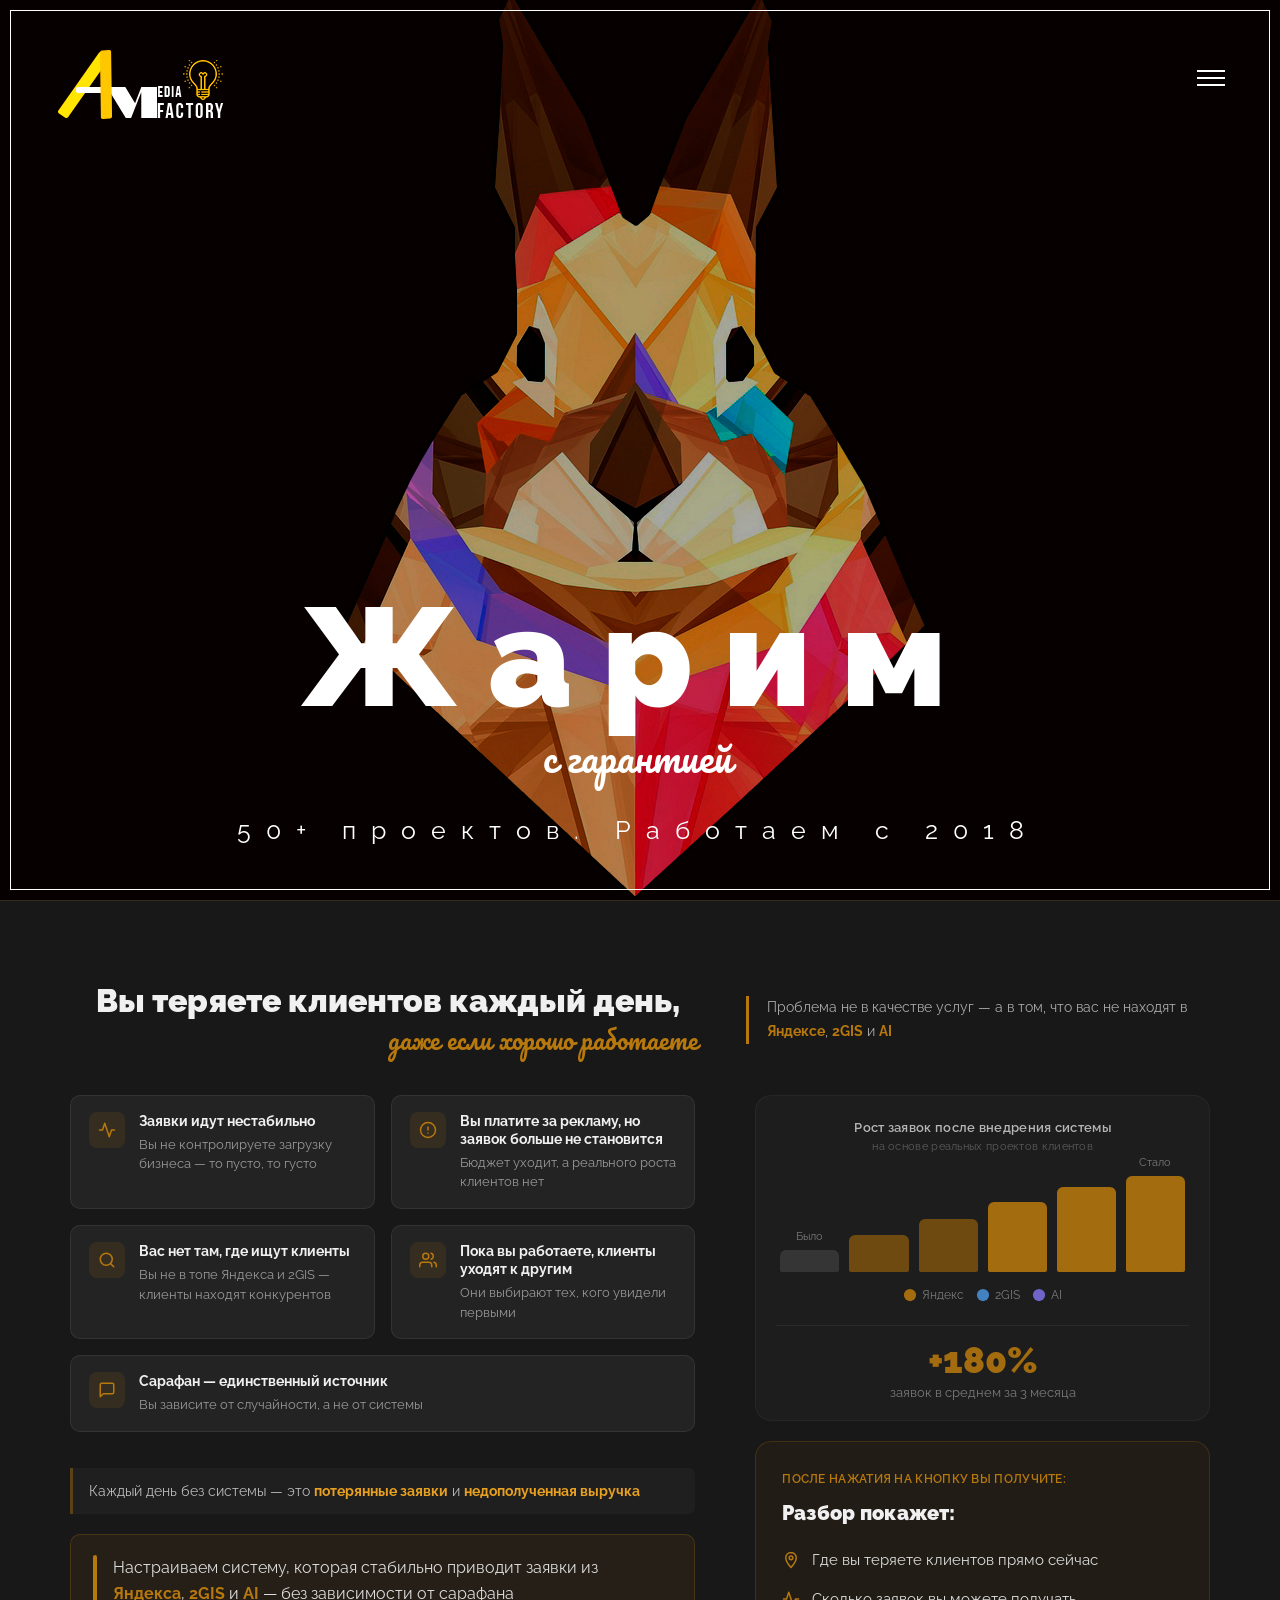
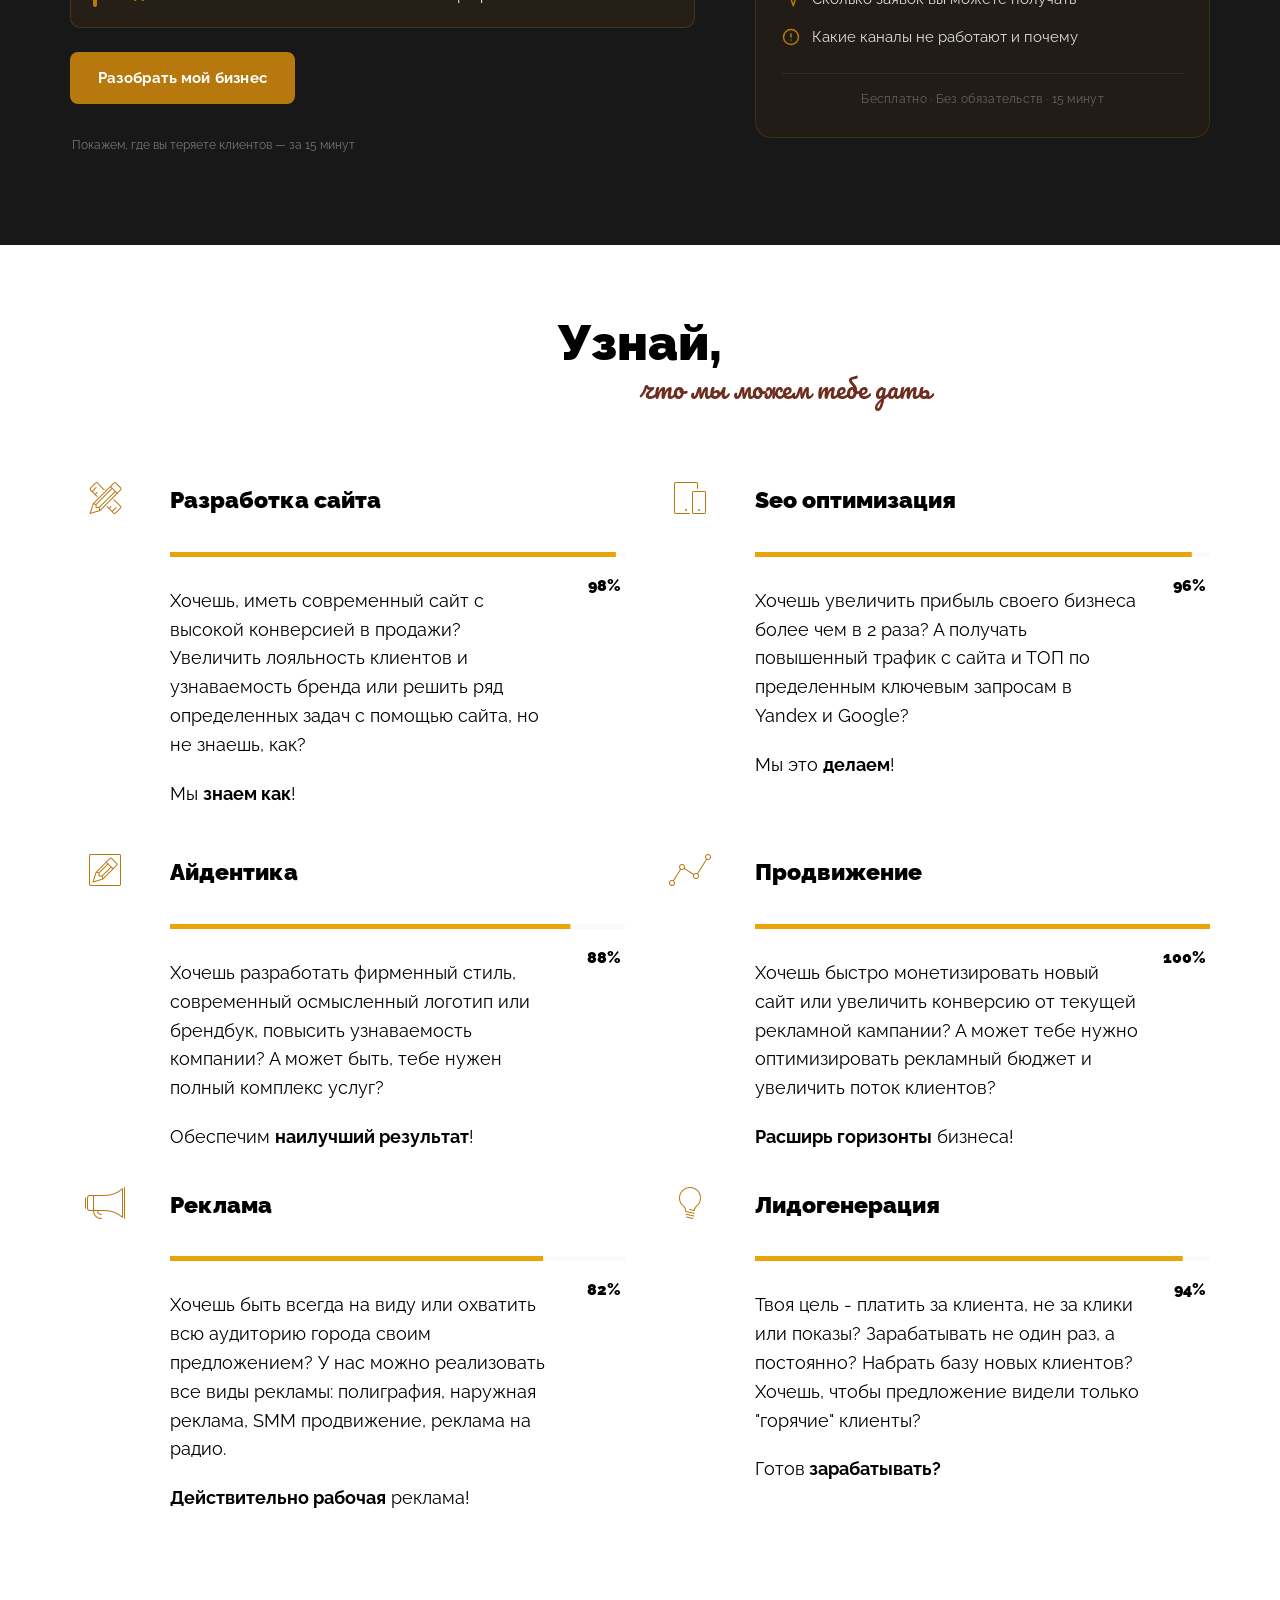
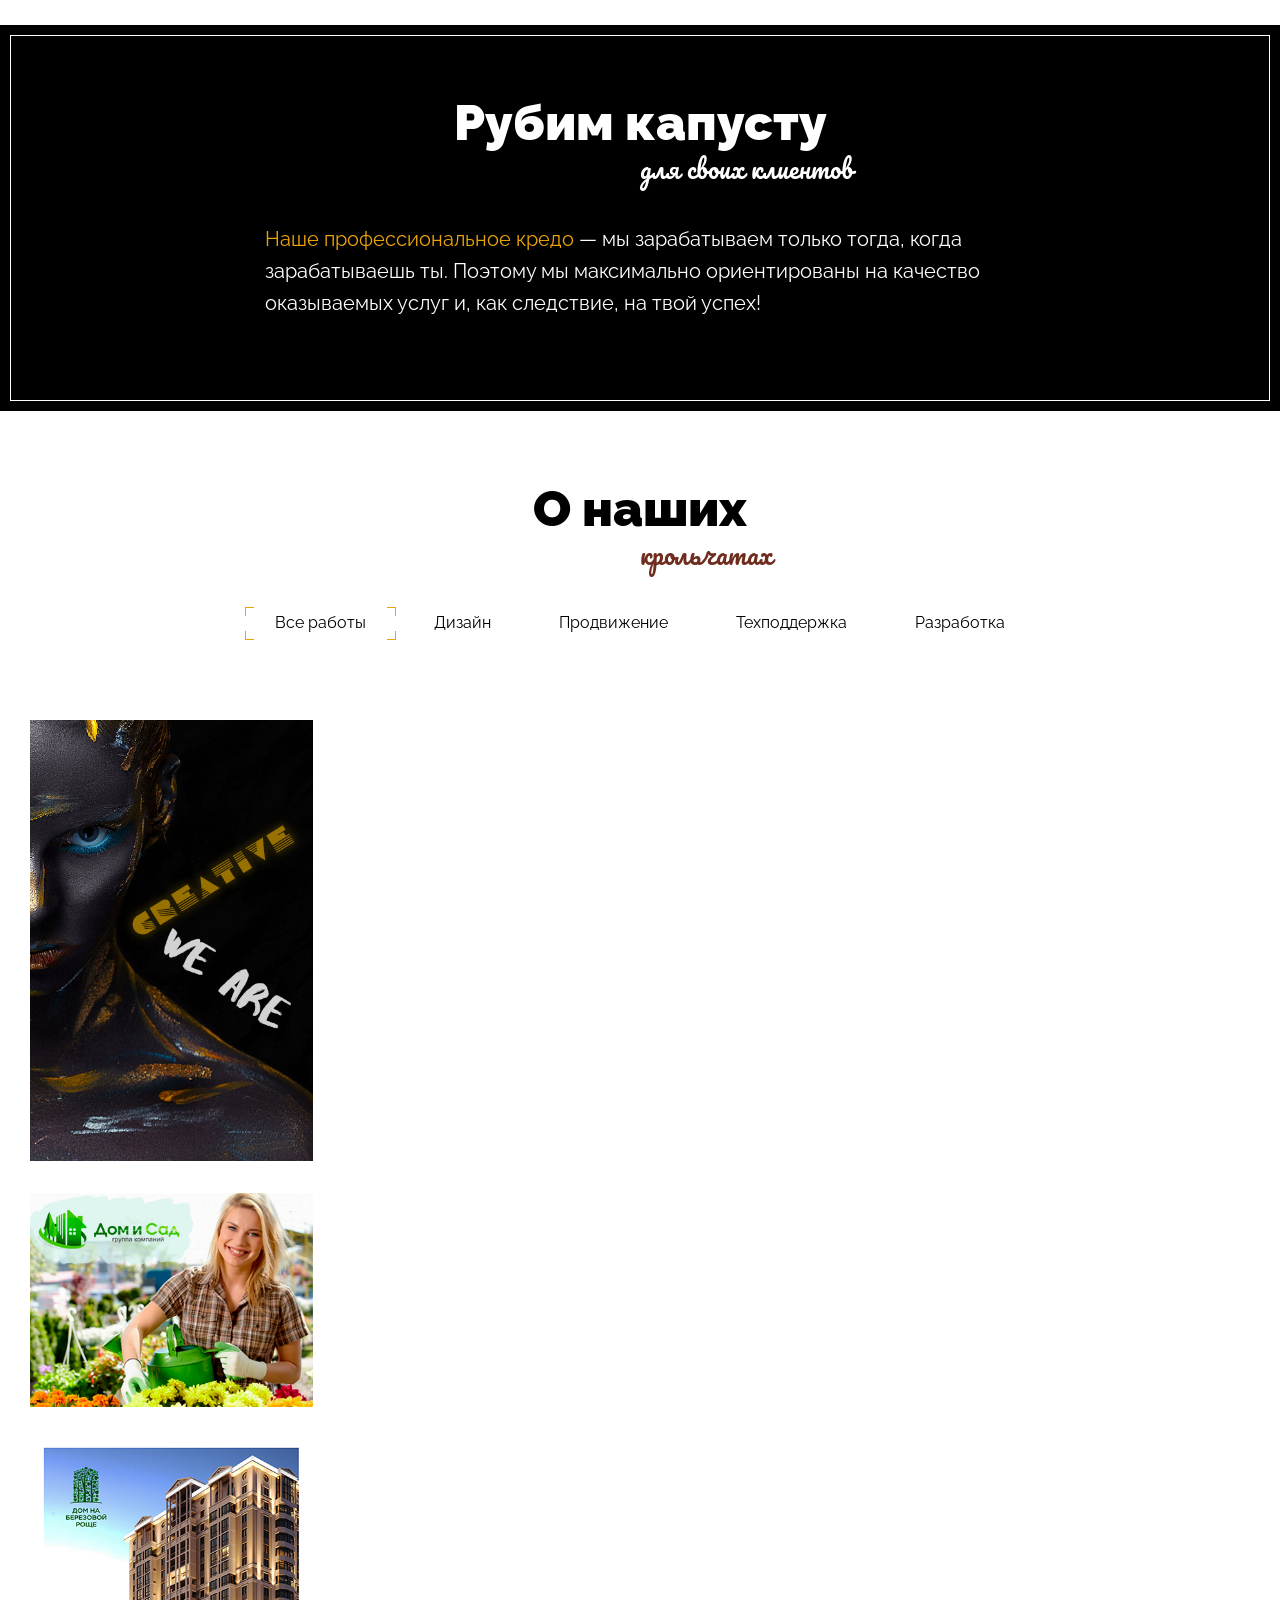
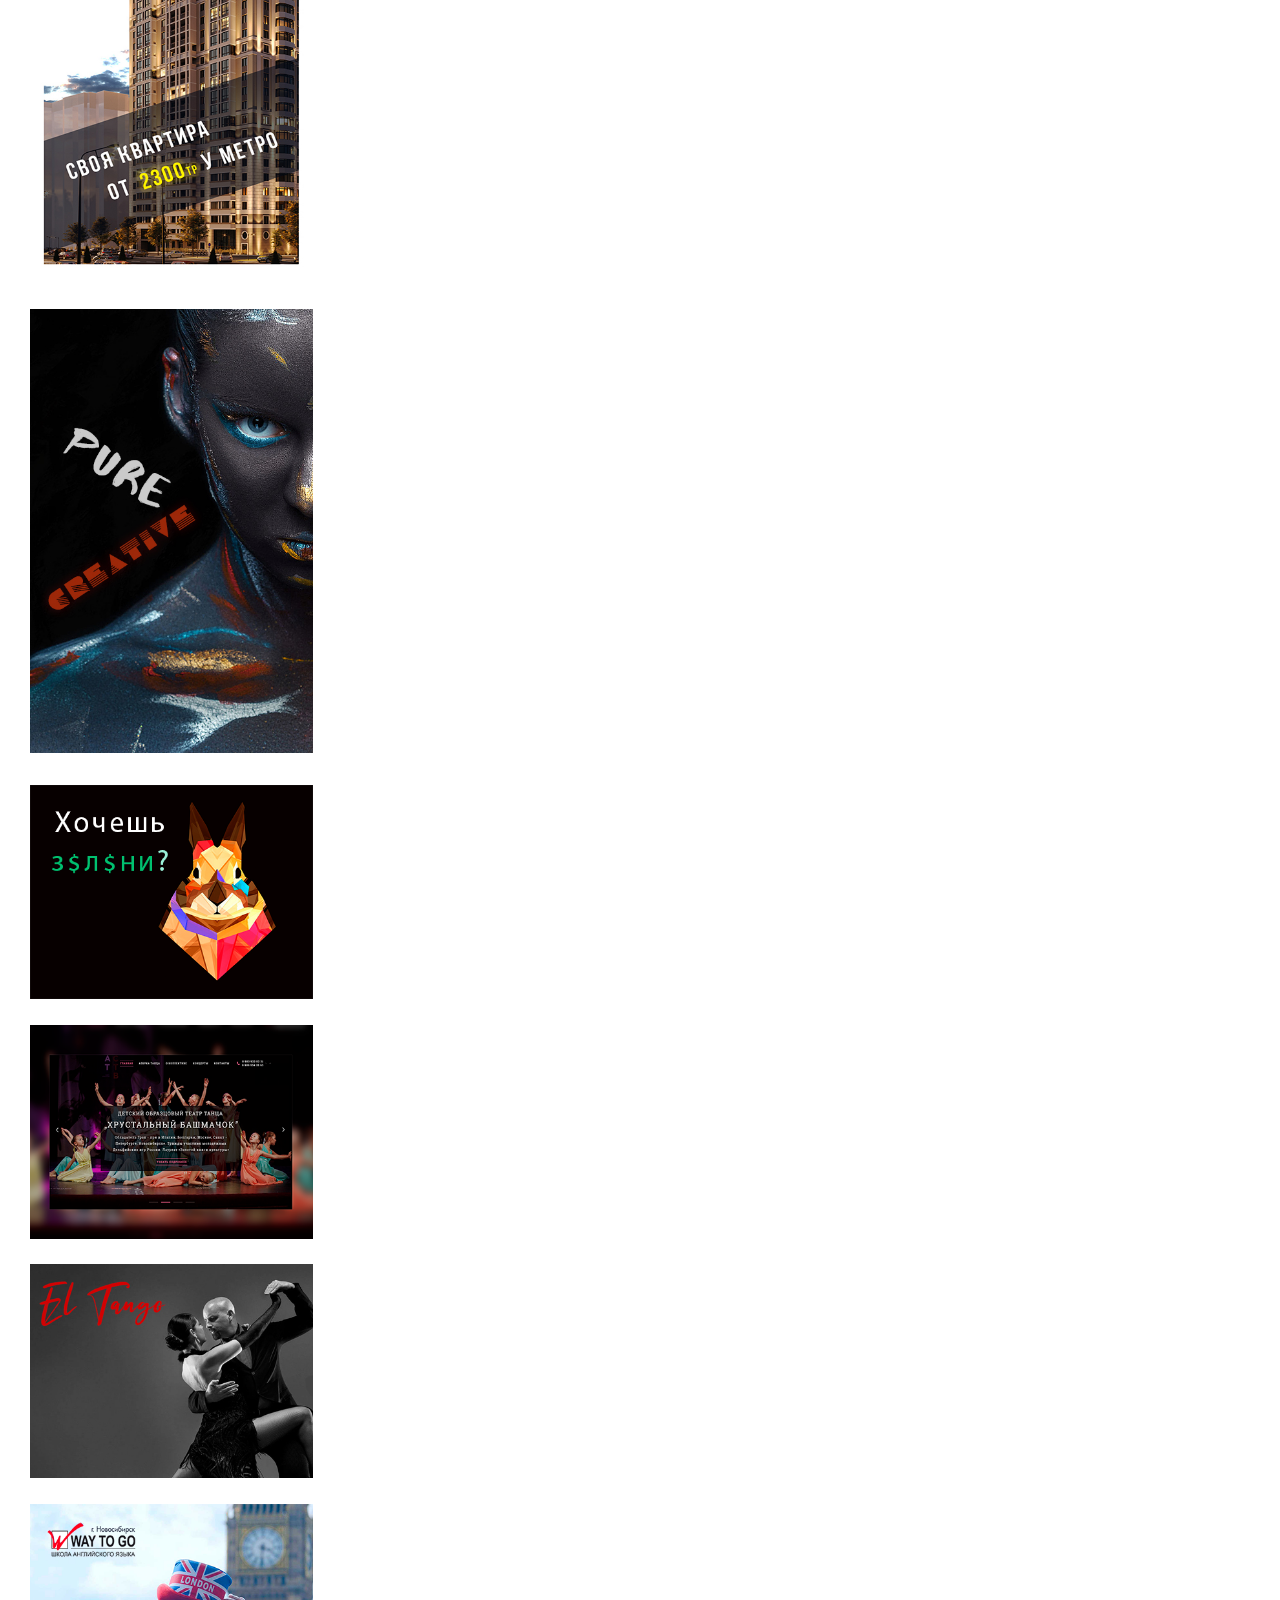
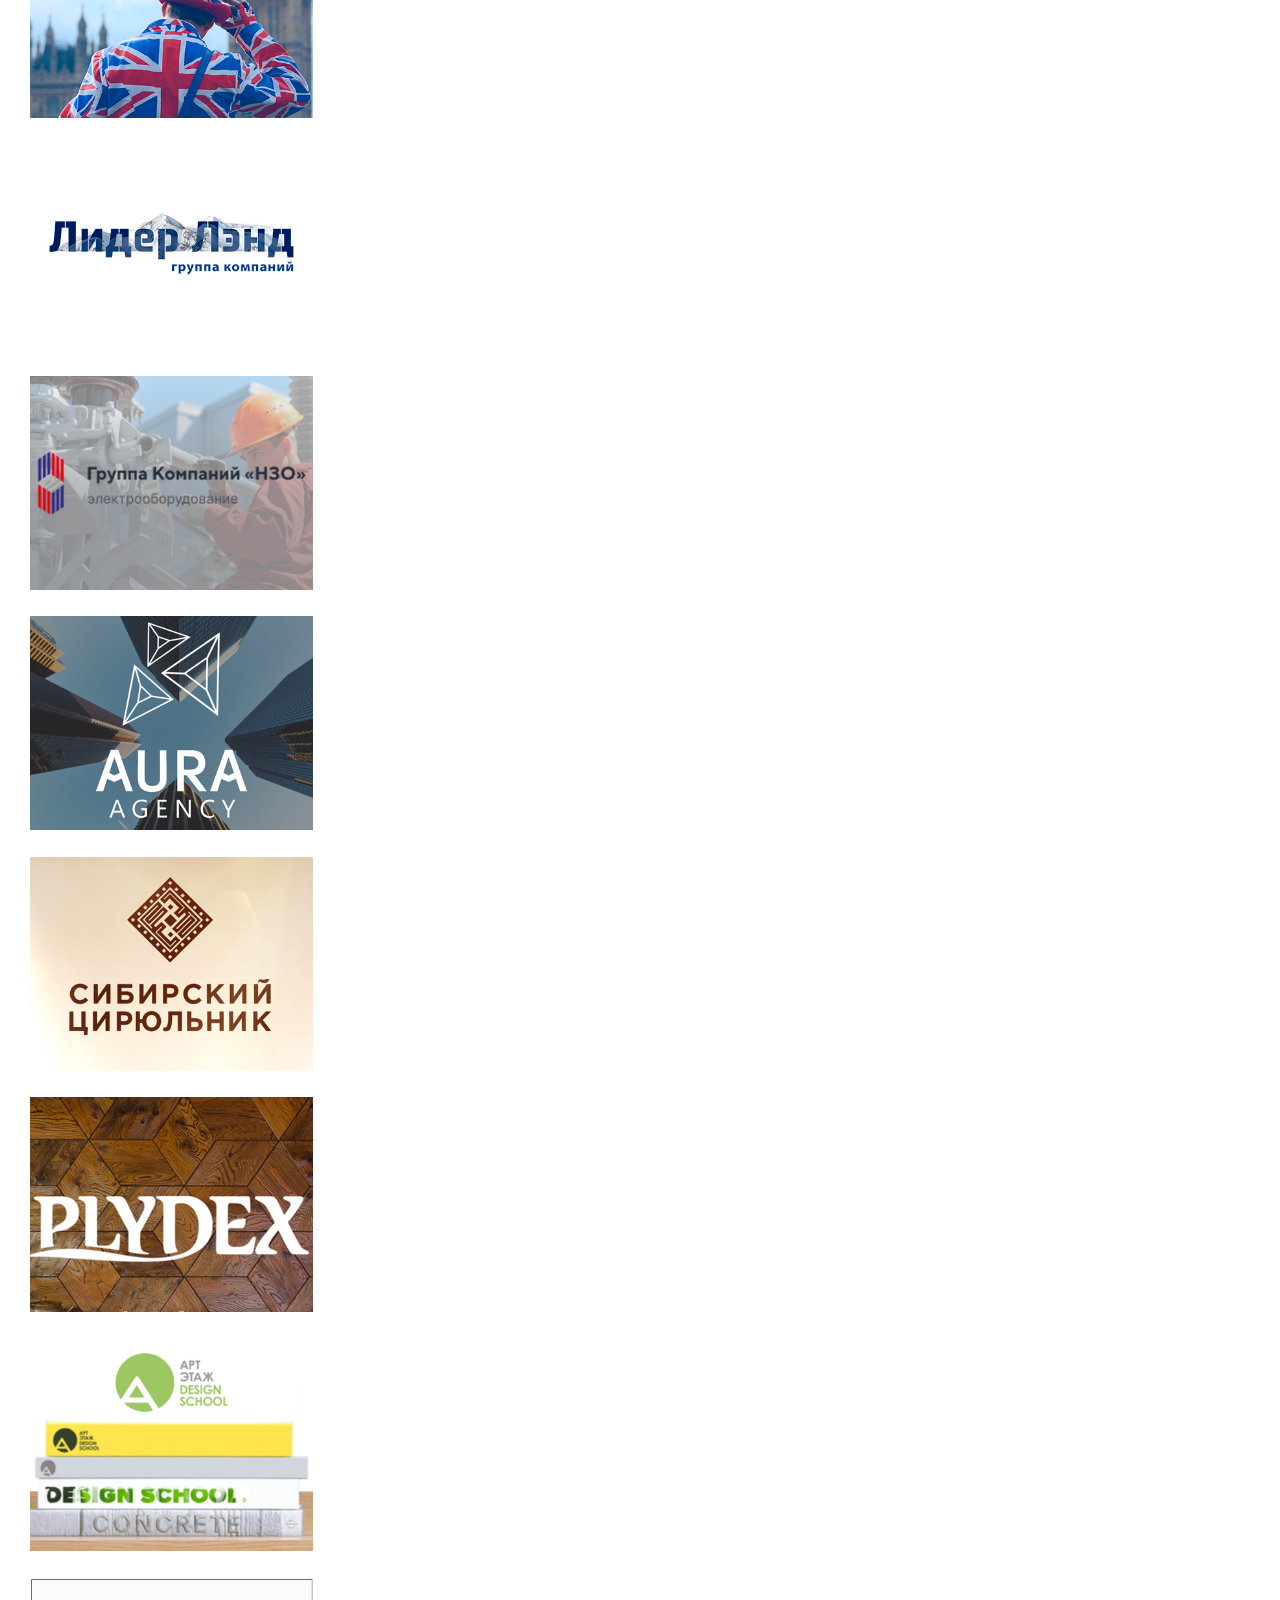
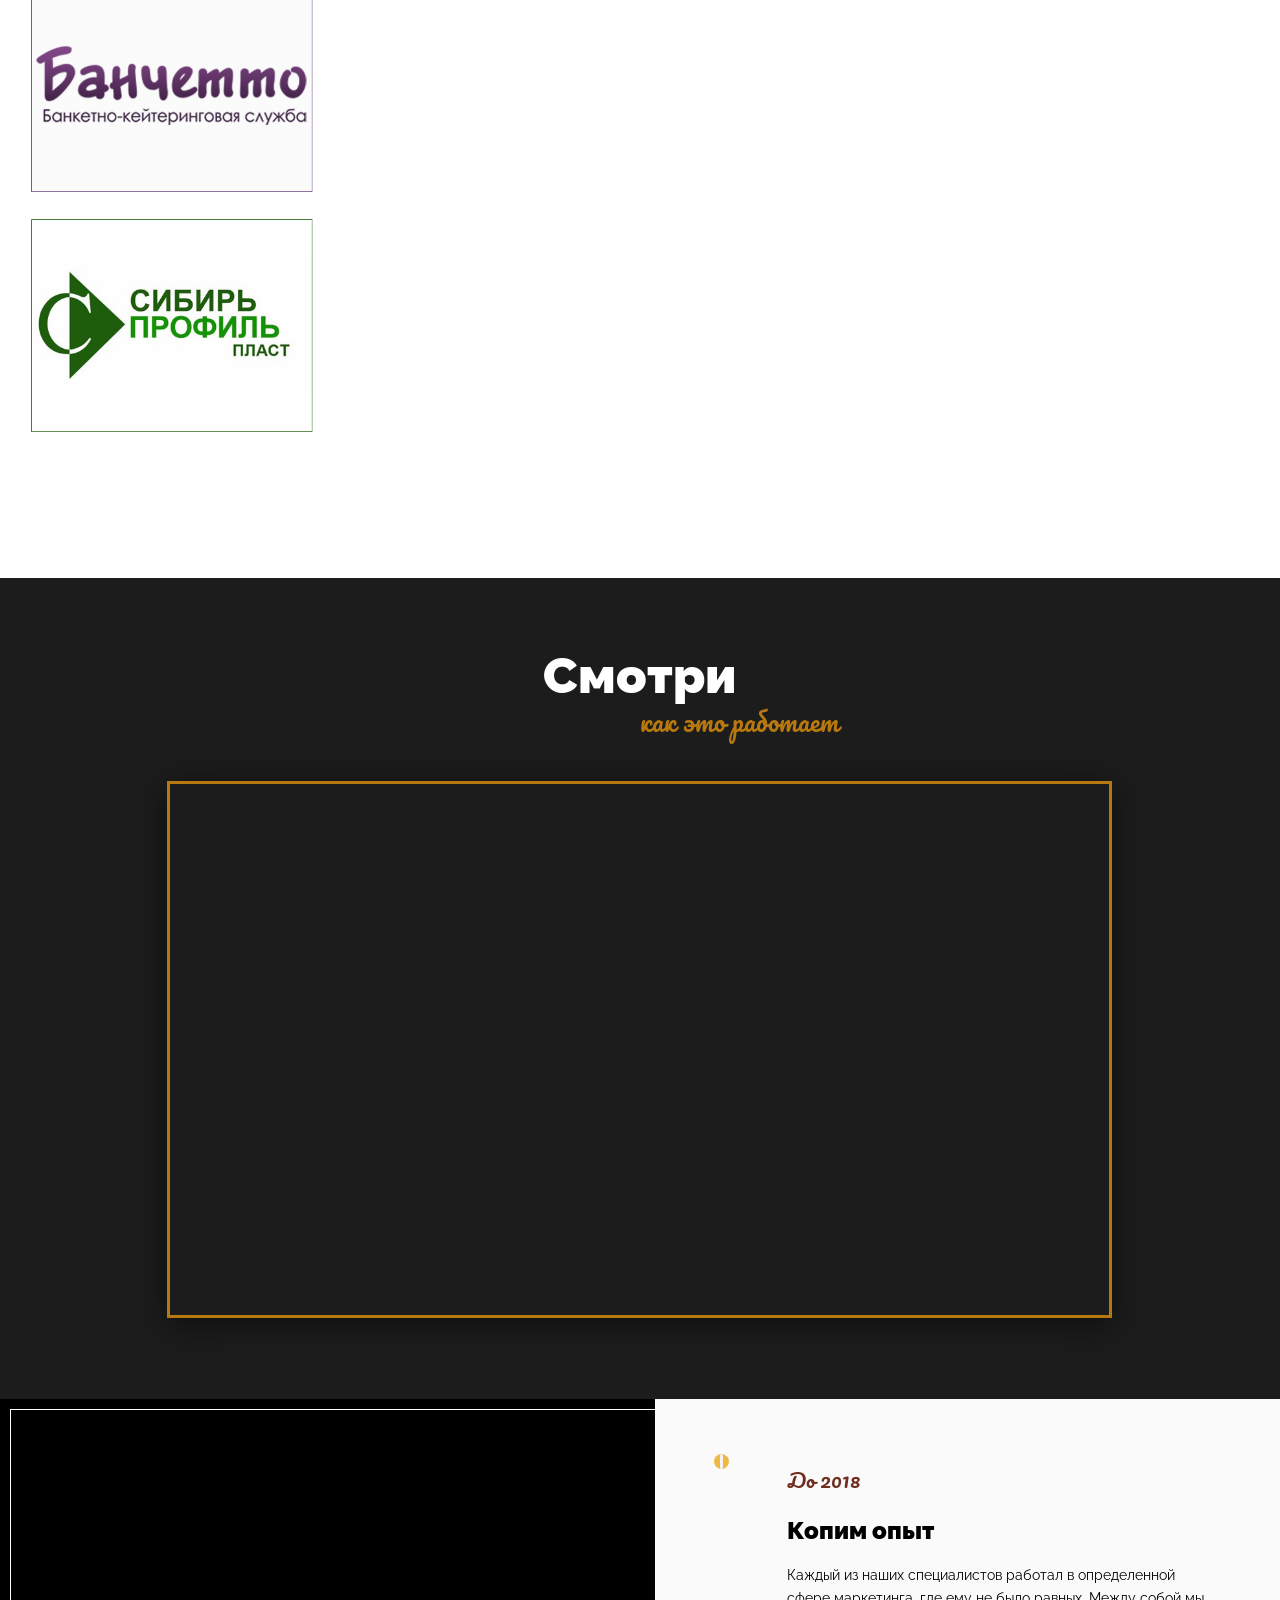
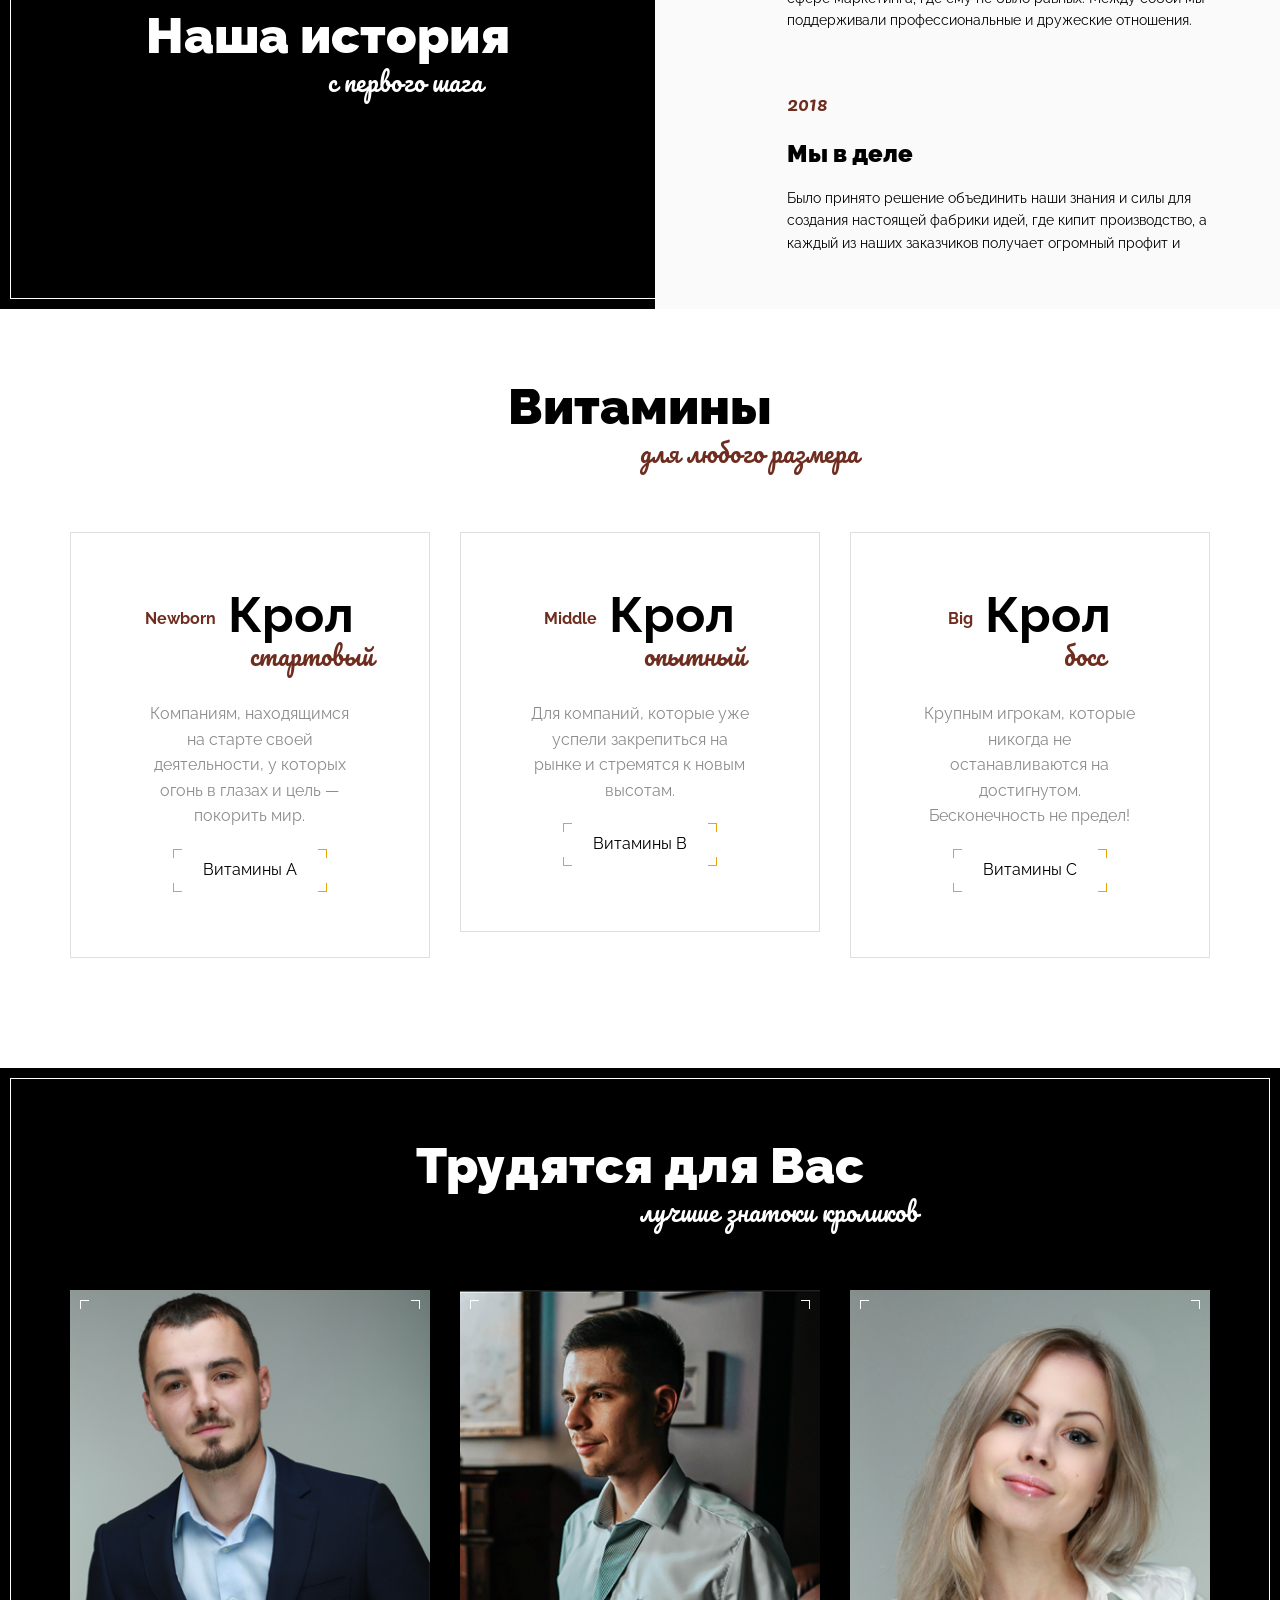
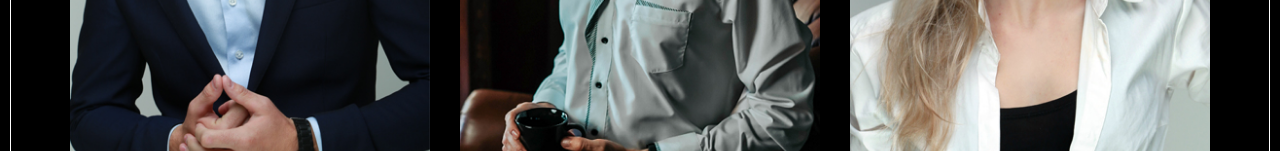
==== index.html @ fe71749d "Модалка политики: обычный крест для закрытия" ====
<!DOCTYPE html>
<html>
<head>
	<meta charset="utf-8">
	<!-- Title -->
	<title>АМФ-маркетинг - AI и digital-агентство | SEO и GEO-продвижение, создание сайтов, маркетинг под ключ</title>
	<meta name="viewport" content="width=device-width, initial-scale=1.0">

	<!-- Meta tags -->
	<meta name="description" content="АМФ-маркетинг — digital-агентство полного цикла. SEO, GEO-продвижение в нейросетях, сайты, AI-агенты, дизайн и реклама под ключ">
	<meta name="keywords" content="АМФ-маркетинг, digital агентство, AI-агентство, GEO-продвижение, продвижение в нейросетях, SEO, создание сайтов, разработка сайтов, дизайн, реклама, автоматизация бизнеса, ИИ-агенты, чат-боты, маркетинг под ключ, Новосибирск, digital маркетинг, продвижение бренда">
	<meta name="author" content="">

	<!-- Custom fonts -->
	<link href="https://fonts.googleapis.com/css?family=Pacifico|Raleway:400,700,900" rel="stylesheet">

	<!-- Carousel -->
	<link rel="stylesheet" href="css/slick.css">

	<!-- Custom Scroll -->
	<link rel="stylesheet" href="css/jquery.mCustomScrollbar.min.css">

	<!-- Theme style  -->
	<link rel="stylesheet" href="css/style.css">
	<!-- Yandex.Metrika counter -->
	<script type="text/javascript" >
		(function (d, w, c) {
			(w[c] = w[c] || []).push(function() {
				try {
					w.yaCounter48341462 = new Ya.Metrika({
						id:48341462,
						clickmap:true,
						trackLinks:true,
						accurateTrackBounce:true,
						webvisor:true
					});
				} catch(e) { }
			});

			var n = d.getElementsByTagName("script")[0],
				s = d.createElement("script"),
				f = function () { n.parentNode.insertBefore(s, n); };
			s.type = "text/javascript";
			s.async = true;
			s.src = "https://mc.yandex.ru/metrika/watch.js";

			if (w.opera == "[object Opera]") {
				d.addEventListener("DOMContentLoaded", f, false);
			} else { f(); }
		})(document, window, "yandex_metrika_callbacks");
	</script>
	<noscript><div><img src="https://mc.yandex.ru/watch/48341462" style="position:absolute; left:-9999px;" alt="" /></div></noscript>
	<!-- /Yandex.Metrika counter -->
	<script type="text/javascript">!function(){var t=document.createElement("script");t.type="text/javascript",t.async=!0,t.src="https://vk.com/js/api/openapi.js?160",t.onload=function(){VK.Retargeting.Init("VK-RTRG-314730-5xIZ"),VK.Retargeting.Hit()},document.head.appendChild(t)}();</script><noscript><img src="https://vk.com/rtrg?p=VK-RTRG-314730-5xIZ" style="position:fixed; left:-999px;" alt=""/></noscript>
	<!-- Facebook Pixel Code -->
<script>
  !function(f,b,e,v,n,t,s)
  {if(f.fbq)return;n=f.fbq=function(){n.callMethod?
  n.callMethod.apply(n,arguments):n.queue.push(arguments)};
  if(!f._fbq)f._fbq=n;n.push=n;n.loaded=!0;n.version='2.0';
  n.queue=[];t=b.createElement(e);t.async=!0;
  t.src=v;s=b.getElementsByTagName(e)[0];
  s.parentNode.insertBefore(t,s)}(window, document,'script',
  'https://connect.facebook.net/en_US/fbevents.js');
  fbq('init', '226517148281659');
  fbq('track', 'PageView');
</script>
<noscript><img height="1" width="1" style="display:none"
  src="https://www.facebook.com/tr?id=226517148281659&ev=PageView&noscript=1"
/></noscript>
<!-- End Facebook Pixel Code -->
	
<!-- Global site tag (gtag.js) - Google Analytics -->
<script async src="https://www.googletagmanager.com/gtag/js?id=UA-132425630-1"></script>
<script>
  window.dataLayer = window.dataLayer || [];
  function gtag(){dataLayer.push(arguments);}
  gtag('js', new Date());

  gtag('config', 'UA-132425630-1');
</script>
<meta name="google-site-verification" content="QrxFIcLM5ZZlNTrIjPXkLtgDUIr4BytdHOqeyhCnl_8" />

	<script>
(function(w,d,u){
var s=d.createElement('script');s.async=true;s.src=u+'?'+(Date.now()/60000|0);
var h=d.getElementsByTagName('script')[0];h.parentNode.insertBefore(s,h);
})(window,document,'https://cdn.bitrix24.ru/b6382581/crm/tag/call.tracker.js');
</script>
<style>
.form-toast {
    position: fixed;
    top: 50%;
    left: 50%;
    transform: translate(-50%, -60px);
    background: #fff;
    color: #333;
    padding: 15px 20px;
    border-radius: 6px;
    box-shadow: 0 8px 20px rgba(0,0,0,.25);
    opacity: 0;
    pointer-events: none;
    transition: all .3s ease;
    z-index: 9999;
    font-family: 'Raleway', sans-serif;
    min-width: 280px;
    text-align: center;
}

.form-toast--success { border-left: 4px solid #37c47a; }
.form-toast--error   { border-left: 4px solid #e74c3c; }

.form-toast--show {
    opacity: 1;
    pointer-events: auto;
    transform: translate(-50%, -50%);
}
	
.form-hp { 
    position: absolute; 
    left: -9999px; 
    opacity: 0; 
    pointer-events: none; 
    tab-index: -1;
}
</style>
</head>
<body>
	<div id="form-toast" class="form-toast">
    	<span class="form-toast__text"></span>
	</div>
	<div id="wrapper">
		<!-- Header -->
		<header id="header">
			<div class="container">
				<nav class="main-navigation">
					<strong class="navbar-brand" href="#"><a href="#"><img src="images/logo.png" width="180" alt="Logo"></a></strong>
					<a href="#" onclick="yaCounter48341462.reachGoal('btn-menu'); return true;" class="nav-opener"><span></span></a>
					<div class="drop-down">
						<ul>
							<li><a href="#intro">Главная</a></li>
							<li><a href="#we-have">Прожарка</a></li>
							<li><a href="#we-put-life">Капуста</a></li>
							<li><a href="#portfolio">О крольчатах</a></li>
							<li><a href="#our-history">О нас</a></li>
							<li><a href="#teams">Команда</a></li>
							<li><a href="#prices">Витамины</a></li>
							<!-- <li><a href="#our-team">Our team</a></li> -->
							<li><a href="#partners">Зелень</a></li>
							<li><a href="#our-clients-say">Одни плюсы</a></li>
							<li><a href="#contact-us">Узнай больше!</a></li>
						</ul>
					</div>
				</nav>
			</div>
		</header>

		<!-- Intro Header -->
		<section class="intro frame-box">
			<div class="container">
				<h1>Жарим <span>с гарантией</span></h1>
				<p class="desc-title">50+ проектов. Работаем с 2018</p>
			</div>
			<div class="media-holder">
				<img src="images/bg2.png" alt="">
			</div>
			<span class="anchor" id="intro"></span>
		</section>

				<!-- Pain Points Section -->
		<section class="section amf-problem-section" id="pain-points">
		  <div class="container">
		    <div class="amf-pb-header">
		      <h2 class="amf-pb-heading">
		        Вы теряете клиентов каждый день,<br><span>даже если хорошо работаете</span>
		      </h2>
		      <div class="amf-pb-subheading-box">
		        <p class="amf-pb-subheading">Проблема не в качестве услуг — а в том, что вас не находят в <strong>Яндексе</strong>, <strong>2GIS</strong> и <strong>AI</strong></p>
		      </div>
		    </div>
		    <div class="amf-pb-inner">
		      <div class="amf-pb-left">
		        <ul class="amf-pb-list">
		          <li class="amf-pb-card">
		            <div class="amf-pb-icon"><svg viewBox="0 0 24 24" fill="none" xmlns="http://www.w3.org/2000/svg"><polyline points="22 12 18 12 15 21 9 3 6 12 2 12" stroke="currentColor" stroke-width="2" stroke-linecap="round" stroke-linejoin="round"/></svg></div>
		            <div><strong>Заявки идут нестабильно</strong><p>Вы не контролируете загрузку бизнеса — то пусто, то густо</p></div>
		          </li>
		          <li class="amf-pb-card">
		            <div class="amf-pb-icon"><svg viewBox="0 0 24 24" fill="none" xmlns="http://www.w3.org/2000/svg"><circle cx="12" cy="12" r="10" stroke="currentColor" stroke-width="2"/><line x1="12" y1="8" x2="12" y2="12" stroke="currentColor" stroke-width="2" stroke-linecap="round"/><line x1="12" y1="16" x2="12.01" y2="16" stroke="currentColor" stroke-width="2" stroke-linecap="round"/></svg></div>
		            <div><strong>Вы платите за рекламу, но заявок больше не становится</strong><p>Бюджет уходит, а реального роста клиентов нет</p></div>
		          </li>
		          <li class="amf-pb-card">
		            <div class="amf-pb-icon"><svg viewBox="0 0 24 24" fill="none" xmlns="http://www.w3.org/2000/svg"><circle cx="11" cy="11" r="8" stroke="currentColor" stroke-width="2"/><line x1="21" y1="21" x2="16.65" y2="16.65" stroke="currentColor" stroke-width="2" stroke-linecap="round"/></svg></div>
		            <div><strong>Вас нет там, где ищут клиенты</strong><p>Вы не в топе Яндекса и 2GIS — клиенты находят конкурентов</p></div>
		          </li>
		          <li class="amf-pb-card">
		            <div class="amf-pb-icon"><svg viewBox="0 0 24 24" fill="none" xmlns="http://www.w3.org/2000/svg"><path d="M17 21v-2a4 4 0 0 0-4-4H5a4 4 0 0 0-4 4v2" stroke="currentColor" stroke-width="2" stroke-linecap="round" stroke-linejoin="round"/><circle cx="9" cy="7" r="4" stroke="currentColor" stroke-width="2"/><path d="M23 21v-2a4 4 0 0 0-3-3.87" stroke="currentColor" stroke-width="2" stroke-linecap="round" stroke-linejoin="round"/><path d="M16 3.13a4 4 0 0 1 0 7.75" stroke="currentColor" stroke-width="2" stroke-linecap="round" stroke-linejoin="round"/></svg></div>
		            <div><strong>Пока вы работаете, клиенты уходят к другим</strong><p>Они выбирают тех, кого увидели первыми</p></div>
		          </li>
		          <li class="amf-pb-card">
		            <div class="amf-pb-icon"><svg viewBox="0 0 24 24" fill="none" xmlns="http://www.w3.org/2000/svg"><path d="M21 15a2 2 0 0 1-2 2H7l-4 4V5a2 2 0 0 1 2-2h14a2 2 0 0 1 2 2z" stroke="currentColor" stroke-width="2" stroke-linecap="round" stroke-linejoin="round"/></svg></div>
		            <div><strong>Сарафан — единственный источник</strong><p>Вы зависите от случайности, а не от системы</p></div>
		          </li>
		        </ul>
		        <div class="amf-pb-amplifier">Каждый день без системы — это <strong>потерянные заявки</strong> и <strong>недополученная выручка</strong></div>
		        <div class="amf-pb-offer">
		          <div class="amf-pb-offer-line"></div>
		          <p>Настраиваем систему, которая стабильно приводит заявки из <strong>Яндекса</strong>, <strong>2GIS</strong> и <strong>AI</strong> — без зависимости от сарафана</p>
		        </div>
		        <div class="amf-pb-cta">
		          <a href="#contact-us" class="amf-pb-cta-btn">Разобрать мой бизнес</a>
		          <p class="amf-pb-cta-sub">Покажем, где вы теряете клиентов — за 15 минут</p>
		        </div>
		      </div>
		      <div class="amf-pb-right">
		        <div class="amf-pb-visual">
		          <div class="amf-pb-chart-label">Рост заявок после внедрения системы<br><span>на основе реальных проектов клиентов</span></div>
		          <div class="amf-pb-bars">
		            <div class="amf-pb-bar-wrap"><div class="amf-pb-bar" style="--h:22%"><span>Было</span></div></div>
		            <div class="amf-pb-bar-wrap"><div class="amf-pb-bar amf-pb-bar--grow" style="--h:38%"></div></div>
		            <div class="amf-pb-bar-wrap"><div class="amf-pb-bar amf-pb-bar--grow" style="--h:55%"></div></div>
		            <div class="amf-pb-bar-wrap"><div class="amf-pb-bar amf-pb-bar--grow amf-pb-bar--accent" style="--h:72%"></div></div>
		            <div class="amf-pb-bar-wrap"><div class="amf-pb-bar amf-pb-bar--grow amf-pb-bar--accent" style="--h:88%"></div></div>
		            <div class="amf-pb-bar-wrap"><div class="amf-pb-bar amf-pb-bar--grow amf-pb-bar--accent" style="--h:100%"><span>Стало</span></div></div>
		          </div>
		          <div class="amf-pb-sources">
		            <span class="amf-pb-src"><svg viewBox="0 0 16 16" width="14" height="14"><circle cx="8" cy="8" r="7" fill="#b7780e"/></svg> Яндекс</span>
		            <span class="amf-pb-src"><svg viewBox="0 0 16 16" width="14" height="14"><circle cx="8" cy="8" r="7" fill="#4a90d9"/></svg> 2GIS</span>
		            <span class="amf-pb-src"><svg viewBox="0 0 16 16" width="14" height="14"><circle cx="8" cy="8" r="7" fill="#7c6fe0"/></svg> AI</span>
		          </div>
		          <div class="amf-pb-stat">
		            <div class="amf-pb-stat-num">+180%</div>
		            <div class="amf-pb-stat-txt">заявок в среднем за 3 месяца</div>
		          </div>
		        </div>
		        <div class="amf-pb-cta-block">
		          <div class="amf-pb-cta-block-subtitle">После нажатия на кнопку вы получите:</div>
		          <div class="amf-pb-cta-block-title">Разбор покажет:</div>
		          <ul class="amf-pb-cta-list">
		            <li><svg viewBox="0 0 24 24" fill="none" width="18" height="18"><path d="M12 2C8.13 2 5 5.13 5 9c0 5.25 7 13 7 13s7-7.75 7-13c0-3.87-3.13-7-7-7z" stroke="#b7780e" stroke-width="2" stroke-linecap="round" stroke-linejoin="round"/><circle cx="12" cy="9" r="2.5" stroke="#b7780e" stroke-width="2"/></svg><span>Где вы теряете клиентов прямо сейчас</span></li>
		            <li><svg viewBox="0 0 24 24" fill="none" width="18" height="18"><polyline points="22 12 18 12 15 21 9 3 6 12 2 12" stroke="#b7780e" stroke-width="2" stroke-linecap="round" stroke-linejoin="round"/></svg><span>Сколько заявок вы можете получать</span></li>
		            <li><svg viewBox="0 0 24 24" fill="none" width="18" height="18"><circle cx="12" cy="12" r="10" stroke="#b7780e" stroke-width="2"/><line x1="12" y1="8" x2="12" y2="12" stroke="#b7780e" stroke-width="2" stroke-linecap="round"/><line x1="12" y1="16" x2="12.01" y2="16" stroke="#b7780e" stroke-width="2" stroke-linecap="round"/></svg><span>Какие каналы не работают и почему</span></li>
		          </ul>
		          <div class="amf-pb-cta-block-note">Бесплатно · Без обязательств · 15 минут</div>
		        </div>
		      </div>
		    </div>
		  </div>
		  <span class="anchor" id="pain"></span>
		</section>

		<!-- We Have Section -->
		<section class="section">
			<div class="container promo-box">
				<div class="row">
					<div class="col-md-12">
						<h2>Узнай,<span> что мы можем тебе дать</span></h2>
						<div class="row" data-animation="animation">
							<div class="col-sm-6 block-txt">
								<i class="el-font icon-tools"></i>
								<div class="text-holder">
									<strong class="title">Разработка сайта</strong>
									<div class="progress-area" data-to="98"></div>
									<p>Хочешь, иметь современный сайт с высокой конверсией в продажи? Увеличить лояльность клиентов и узнаваемость бренда или решить ряд определенных задач с помощью сайта, но не знаешь, как?
									</p>
									<p>	
									 Мы <span class="bold">знаем как</span>! 
									</p>
								</div>
							</div>
							<div class="col-sm-6 block-txt">
								<i class="el-font icon-mobile"></i>
								<div class="text-holder">
									<strong class="title">Seo оптимизация</strong>
									<div class="progress-area" data-to="96"></div>
									<p>Хочешь увеличить прибыль своего бизнеса более чем в 2 раза? А получать повышенный трафик с сайта и ТОП по пределенным ключевым запросам в <br> Yandex и Google? 
									</p>
									<p>	
									Мы это <span class="bold">делаем</span>! 
									</p>
								</div>
							</div>							
						</div>
						<div class="row" data-animation="animation">
							<div class="col-sm-6 block-txt">
								<i class="el-font icon-edit"></i>
								<div class="text-holder">
									<strong class="title">Айдентика</strong>
									<div class="progress-area" data-to="88"></div>
									<p>Хочешь разработать фирменный стиль, современный осмысленный логотип или брендбук, повысить узнаваемость компании? А может быть, тебе нужен полный комплекс услуг?
									</p>
									<p>	
									Обеспечим <span class="bold">наилучший результат</span>! 
									</p>
								</div>
							</div>
							<div class="col-sm-6 block-txt">
								<i class="el-font icon-linegraph"></i>
								<div class="text-holder">
									<strong class="title">Продвижение</strong>
									<div class="progress-area" data-to="100"></div>
									<p>Хочешь быстро монетизировать новый сайт или увеличить конверсию от текущей рекламной кампании? А может тебе нужно оптимизировать рекламный бюджет и увеличить поток клиентов? 
									</p>

									<p>	
									<span class="bold">Расширь горизонты</span> бизнеса! 
									</p>
								</div>
							</div>

							<div class="col-sm-6 block-txt">
								<i class="el-font icon-megaphone"></i>
								<div class="text-holder">
									<strong class="title">Реклама </strong>
									<div class="progress-area" data-to="82"></div>
									<p>Хочешь быть всегда на виду или охватить всю аудиторию города своим предложением? У нас можно реализовать все виды рекламы: полиграфия, наружная реклама, SMM продвижение, реклама на радио.
									</p>
									<p><span class="bold">Действительно рабочая</span> реклама!</p>
								</div>
							</div>

							<div class="col-sm-6 block-txt">
								<i class="el-font icon-lightbulb"></i>
								<div class="text-holder">
									<strong class="title">Лидогенерация</strong>
									<div class="progress-area" data-to="94"></div>
									<p>Твоя цель - платить за клиента, не за клики или показы? Зарабатывать не один раз, а постоянно? Набрать базу новых клиентов? Хочешь, чтобы предложение видели только "горячие" клиенты?</p>
									<p>Готов<span class="bold"> зарабатывать?</span> </p>
								</div>
							</div>
						</div>
					</div>
				</div>
			</div>
			<span class="anchor" id="we-have"></span>
		</section>

		<!-- We put life -->
		<section class="section screen01 frame-box">
			<div class="container">
				<div class="row">
					<div class="col-md-12">
						<h2>Рубим капусту  <span>для своих клиентов</span></h2>
						<div class="row">
							<div class="video-holder col-md-9 col-md-offset-2">
								<!-- <a href="#" class="btn" data-toggle="modal" data-target="#video"><span>Watch our video</span></a> -->
								<div class="text-holder credo">
									<p><span class="wow-txt">Наше профессиональное кредо</span> — мы зарабатываем только тогда, когда зарабатываешь ты. Поэтому мы максимально ориентированы на качество оказываемых услуг и, как следствие, на твой успех!</p>
								</div>
							</div>
						</div>
					</div>
				</div>
			</div>
			<span class="anchor" id="we-put-life"></span>
		</section>

		<!-- Portfolio -->
		<section class="section">
			<div class="col-md-12">
				<h2>О наших <span>крольчатах</span></h2>
				<!-- filters buttons -->
				<nav class="filters-buttons">
					<button class="btn is-checked" data-group="all"><span>Все работы</span></button>
					<button class="btn" data-group="design"><span>Дизайн</span></button>
					<button class="btn" data-group="mobile"><span>Продвижение</span></button>
					<button class="btn" data-group="brands"><span>Техподдержка</span></button>
					<button class="btn" data-group="web"><span>Разработка</span></button>
				</nav>
				<!-- filter grid -->
				<div class="filter-grid">
					<a href="#" class="box" data-groups= '["design", "mobile", "brands", "web"]'>
						<figure>
							<img src="images/002.jpg" width="438" height="688" alt="#">
						</figure>
						<div class="text">
							<div class="holder">
								<h3>Современный дизайн</h3>
								<p>Разрабатываем уникальный дизайн для каждого клиента</p>
							</div>
						</div>
					</a>
					<a href="http://services.domsad-nsk.ru" class="box" data-groups='["web", "mobile"]'>
						<figure>
							<img src="images/2526.png" width="438" height="332" alt="#">
						</figure>
						<div class="text">
							<div class="holder">
								<h3>Дом и сад</h3>
								<p>Реализовано 2 веб-сайта со средней конверсией в 6%. Настроена рекламная кампания в Яндекс.Директ (CTR - 9%)</p>
							</div>
						</div>
					</a>
					<a href="#" class="box" data-groups='["design", "mobile"]'>
						<figure>
							<img src="images/berezovoy1.jpg" width="438" height="688" alt="#">
						</figure>
						<div class="text">
							<div class="holder">
								<h3>Дом на Березовой роще</h3>
								<p>Был сформирован контент план в Instagram для двух новостроек и запущен таргет с целью увеличения продаж (Результат - более 100 переходов в день на сайт)</p>
							</div>
						</div>
					</a>
					<a href="#" class="box" data-groups='["design", "mobile", "brands", "web"]'>
						<figure>
							<img src="images/005.jpg" width="438" height="688" alt="#">
						</figure>
						<div class="text">
							<div class="holder">
								<h3>Аналитика</h3>
								<p>Проводим регулярный анализ статистических данных лидогенерации и конверсии созданных нами сайтов, промо-страниц, а так же отслеживаем эффективность рекламных кампаний.</p>
							</div>
						</div>
					</a>
					<a href="#" class="box" data-groups='["design", "mobile"]'>
						<figure>
							<img src="images/bg111.png" width="438" height="332" alt="#">
						</figure>
						<div class="text">
							<div class="holder">
								<h3>"Эффективная реклама"</h3>
								<p>Контекстная и таргетированная реклама
								Хотите увеличить поток клиентов? Тогда мы готовы рубить капусту для Вас!</p>
							</div>
						</div>
					</a>
					<a href="#" class="box" data-groups='["mobile", "web"]'>
						<figure>
							<img src="images/2345.png" width="438" height="332" alt="#">
						</figure>
						<div class="text">
							<div class="holder">
								<h3>Хрустальный башмачок</h3>
								<p>Реализован сайт с конверсией в 7%, настроен Яндекс.Директ (CTR - 8,8%), Google Adwords (CTR - 7,8%), настройка таргета ВКонтакте (82 копейки за 1000 показов)
</p>
							</div>
						</div>
					</a>
					<a href="#" class="box" data-groups='["design", "mobile"]'>
						<figure>
							<img src="images/1234.jpg" width="438" height="332" alt="#">
						</figure>
						<div class="text">
							<div class="holder">
								<h3>El Tango</h3>
								<p>Создали яркий и запоминающийся креатив для школы танго</p>
							</div>
						</div>
					</a>
					<a href="#" class="box" data-groups='["design", "mobile"]'>
						<figure>
							<img src="images/1107.png" width="438" height="332" alt="#">
						</figure>
						<div class="text">
							<div class="holder">
								<h3>Way to go</h3>
								<p>Разработано 3 лэндинга с конверсией в 10%, запущена рекламная кампания в социальных сетях с проработанным дизайном баннеров</p>
							</div>
						</div>
					</a>
					<a href="http://uborkasnega54.ru" class="box" data-groups='["design", "web"]'>
						<figure>
							<img src="images/3.jpg" width="438" height="332" alt="#">
						</figure>
						<div class="text">
							<div class="holder">
								<h3>Лидер Лэнд</h3>
								<p>Разработан логотип, создан сайт с индивидуальным атмосферным дизайном</p>
							</div>
						</div>
					</a>
					<a href="https://gknzo.ru/" class="box" data-groups='["web"]'>
						<figure>
							<img src="images/gk_nzo3.jpg" width="438" height="332" alt="#">
						</figure>
						<div class="text">
							<div class="holder">
								<h3>ГК НЗО</h3>
								<p>Веб-ресурс полностью отвечает на нужды целевой аудитории заказчика. В нем  нет ничего лишнего. Всё направлено на заранее проработанные аспекты, важные для клиентов заказчика.</p>
							</div>
						</div>
					</a>
					<a href="https://aura-agency.ru/" class="box" data-groups='["web"]'>
						<figure>
							<img src="images/aura2.jpg" width="438" height="332" alt="#">
						</figure>
						<div class="text">
							<div class="holder">
								<h3>AURA agency</h3>
								<p>Сайт рекламного агентства, который создавался с целью wow-эффекта для его посетителей - такой эффект явно удался!</p>
							</div>
						</div>
					</a>
					<a href="https://sibcirulnik.ru/" class="box" data-groups='["brands"]'>
						<figure>
							<img src="images/cirul3.jpg" width="438" height="332" alt="#">
						</figure>
						<div class="text">
							<div class="holder">
								<h3>Сибирский цирюльник</h3>
								<p>Сайт известного сибирского бренда в 2021г. заточили под запросы их отдела маркетинга</p>
							</div>
						</div>
					</a>
					<a href="https://plydex.ru/" class="box" data-groups='["web", "brands"]'>
						<figure>
							<img src="images/plydex2.jpg" width="438" height="332" alt="#">
						</figure>
						<div class="text">
							<div class="holder">
								<h3>Plydex</h3>
								<p>Сделали сайт для производителя уникального декоративного материала</p>
							</div>
						</div>
					</a>
					<a href="https://art-etagschool.ru/" class="box" data-groups='["brands"]'>
						<figure>
							<img src="images/artetag4.jpg" width="438" height="332" alt="#">
						</figure>
						<div class="text">
							<div class="holder">
								<h3>АРТ ЭТАЖ</h3>
								<p>Поддерживаем технически сайт школы дизайна :-)</p>
							</div>
						</div>
					</a>
					<a href="https://mob-furshet.ru/" class="box" data-groups='["web"]'>
						<figure>
							<img src="images/bancetto2.jpg" width="438" height="332" alt="#">
						</figure>
						<div class="text">
							<div class="holder">
								<h3>Банчетто</h3>
								<p>Пример нашего сайта на шаблоне Megagroup. Получилось симпатично, "вкусно" и подходяще под запросы клиента</p>
							</div>
						</div>
					</a>
					<a href="https://sibprofil-plast.ru/" class="box" data-groups='["web"]'>
						<figure>
							<img src="images/spplast.jpg" width="438" height="332" alt="#">
						</figure>
						<div class="text">
							<div class="holder">
								<h3>СИБИРЬ ПРОФИЛЬ ПЛАСТ</h3>
								<p>Очень быстро сделали этот сайт с каталогом</p>
							</div>
						</div>
					</a>
				</div>
			
				<!--<div class="align-center">
					<a href="#" class="btn"><span>Смотреть все</span></a>
				</div>-->
			</div>
			<span class="anchor" id="portfolio"></span>
		</section>
		<!-- Promo Video -->
<section class="section promo-video-section">
  <div class="container">
    <div class="row">
      <div class="col-md-10 col-md-offset-1 col-xs-12">
        <h2>Смотри <span>как это работает</span></h2>

        <div class="embed-responsive embed-responsive-16by9 promo-video-frame">
          <iframe
            class="embed-responsive-item"
            src="https://vkvideo.ru/video_ext.php?oid=-158771644&id=456239021&hash=639c046babd0dec3&hd=3"
            frameborder="0"
            allow="autoplay; encrypted-media; fullscreen; picture-in-picture; screen-wake-lock;"
            allowfullscreen>
          </iframe>
        </div>

      </div>
    </div>
  </div>
</section>
		<!-- Our history -->
		<section class="section screen02 frame-box">
			<div class="container twocolumns">
				<div class="row">
					<div class="col-md-6">
						<h2>Наша история <span>с первого шага</span></h2>
					</div>
					<div class="col-md-6">
						<div class="area">
							<div class="scroll-holder">
								<ul class="date-list">
									<li>
										<time>До 2018</time>
										<h3>Копим опыт</h3>
										<p>Каждый из наших специалистов работал в определенной сфере маркетинга, где ему не было равных. Между собой мы поддерживали профессиональные и дружеские отношения.</p>
									</li>
									<li>
										<time>2018</time>
										<h3>Мы в деле</h3>
										<p>Было принято решение объединить наши знания и силы для создания настоящей фабрики идей, где кипит производство, а каждый из наших заказчиков получает огромный профит и услуги высшего качества. Мы работаем для людей, решая проблемы и помогая бизнесу расти. И рaстем вместе с Вами. <br>
										А Вы готовы расти?</p>
									</li>							
								</ul>
							</div>
						</div>
					</div>
				</div>
			</div>
			<span class="anchor" id="our-history"></span>
		</section>

		<!-- Prices -->
		<section class="section">
			<div class="container">
				<div class="row">
					<h2>Витамины <span>для любого размера</span></h2>
					<div class="col-sm-4">
						<div class="price-box">
							<div class="holder">
								<h3><sup>Newborn</sup> Крол <span> стартовый</span></h3>
								<p>
									Компаниям, находящимся на старте своей деятельности, у которых огонь в глазах и цель  — покорить мир.
								</p>
								<a href="#" class="btn" data-toggle="modal" data-target="#prices_plan" onclick="yaCounter48341462.reachGoal('VitA'); return true;"><span>Витамины А</span></a>
							</div>
						</div>
					</div>
					<div class="col-sm-4">
						<div class="price-box style02">
							<div class="holder">
								<h3><sup>Middle</sup> Крол<span>опытный</span></h3>
								<p>
									Для компаний, которые уже успели закрепиться на рынке и стремятся к новым высотам.
								</p>
								<a href="#" class="btn" data-toggle="modal" data-target="#prices_plan" onclick="yaCounter48341462.reachGoal('VitB'); return true;"><span>Витамины В</span></a>
							</div>
						</div>
					</div>
					<div class="col-sm-4">
						<div class="price-box style03">
							<div class="holder">
								<h3><sup>Big</sup> Крол <span>босс</span></h3>
								<p>
									Крупным игрокам, которые никогда не останавливаются на достигнутом. Бесконечность не предел!
								</p>								
								<a href="#" class="btn" data-toggle="modal" data-target="#prices_plan" onclick="yaCounter48341462.reachGoal('VitC'); return true;"><span>Витамины С</span></a>
							</div>
						</div>
					</div>
				</div>
			</div>
			<span class="anchor" id="prices"></span>
		</section>

		<!-- Our Team -->
		<section class="section screen03 frame-box">
			<div class="container">
				<div class="row">
					<h2>Трудятся для Вас <span>лучшие знатоки кроликов</span></h2>
					<div class="align-center">
						<div class="col-sm-4">
							<div class="photo-box">
								<figure><img src="images/BB.jpg" width="370" alt=""></figure>
								<div class="text">
									<p class="social-networks">
										Основатель креативного агентства. Специалист в масштабировании бизнесов.
									</p>
								</div>
							</div>
							<h3>Артур Усенко</h3>
							<p>Учредитель</p>
						</div>
						<div class="col-sm-4">
							<div class="photo-box">
								<figure><img src="images/image 15.jpg" width="370" alt="Артём Воронин. Digital-marketer"></figure>
								<div class="text">
									<p class="social-networks">
										Заместитель директора агентства, digital-marketer, стаж более 10 лет.
									</p>
								</div>
							</div>
							<h3>Артём Воронин</h3>
							<p>Партнёр</p>
						</div>
						<div class="col-sm-4">
							<div class="photo-box">
								<figure><img src="images/man.jpg" width="370" alt=""></figure>
								<div class="text">
									<p class="social-networks">
										Специалист в области менеджмента и PR-технологий. Занимается ведением проектов, привлечением и консультированием клиентов.
									</p>
								</div>
							</div>
							<h3>Кристина Окунева</h3>
							<p>Менеджер проектов</p>
						</div>
					</div>
				</div>
			</div>
			<span class="anchor" id="teams"></span>
		</section>

		<!-- Partners -->
		<section class="section">
			<div class="container">
				<div class="row">
					<h2>Косим зелень <span>для наших партнеров</span></h2>
					<div class="container">
						<div class="row">
							<div class="col-md-12">
								<ul class="partners-list">
									<li class="logobox"><a href="https://www.coca-cola.ru"><img src="images/logo (2).png" width="171" height="75" alt="Logo"></a></li>
									<li class="logobox"><a href="https://t-m-f.ru"><img src="images/term.png" width="171" height="75" alt="Logo"></a></li>
									<li class="logobox"><a href="http://info.2gis.ru"><img src="images/2gis_logo_new.png" width="171" height="75" alt="Logo"></a></li>
									<li class="logobox"><a href="http://www.atonot.ru"><img src="images/logo (1).png" width="171" height="75" alt="Logo"></a></li>
									<li class="logobox"><a href="http://stroikrasivo.ru"><img src="images/logo_w.png" width="171" height="75" alt="Logo"></a></li>
									<li class="logobox"><a href="http://www.plydex.ru"><img src="images/pldx.png" width="171" height="75" alt="Logo"></a></li>
									<li class="logobox"><a href="http://www.domisad54.ru"><img src="images/logo (3).png" width="171" height="75" alt="Logo"></a></li>
									<li class="logobox"><a href="http://vesta-sad.ru"><img src="images/logo (4).png" width="171" height="75" alt="Logo"></a></li>
									<li class="logobox"><a href="https://mfcalmaz.ru"><img src="images/logo_1.png" width="171" height="75" alt="Logo"></a></li>
									<li class="logobox"><a href="http://sibiryachok54.ru"><img src="images/logo-2.png" width="171" height="75" alt="Logo"></a></li>
									<li class="logobox"><a href="http://waytogo.ru"><img src="images/logo-3.png" width="171" height="75" alt="Logo"></a></li>
									<li class="logobox"><a href="http://cristal-shoe.ru"><img src="images/logo-4.png" width="171" height="75" alt="Logo"></a></li>
									<li class="logobox"><a href="https://www.statusdance.ru"><img src="images/logo-5.png" width="171" height="75" alt="Logo"></a></li>
									<li class="logobox"><a href="http://football-novosibirsk.ru"><img src="images/logo-6.png" width="171" height="75" alt="Logo"></a></li>
									<li class="logobox"><a href="http://crossboxchallenge.ru"><img src="images/logo-7.png" width="171" height="75" alt="Logo"></a></li>
									<li class="logobox"><a href="http://дом-на-березовой-роще.рф"><img src="images/logo-8.png" width="171" height="75" alt="Logo"></a></li>
								</ul>
							</div>							
						</div>
					</div>
				</div>
			</div>
			<span class="anchor" id="partners"></span>
		</section>

		<!-- Our Clients Say -->
		<section class="section screen04 frame-box">
			<div class="container">
				<div class="row">
					<h2> О нас <span>плохо не пишут</span></h2>
					<div class="container">
						<div class="row">
							<div class="col-md-8 col-md-offset-2">
								<div class="testimonials">
									<blockquote>
										<q>Обратилась для настройки таргета по совету знакомого. Осталась очень довольна, настроили точно, в бюджет уложились, увеличилась активность старых подписчиков и появились новые. Спасибо Артуру и Дмитрию, буду рекомендовать однозначно!</q>
										<cite>Александра, flamp</cite>
									</blockquote>

									<blockquote>
										<q>Отличная компания! Обращалась к ним для создания сайта и продвижения, ребята посоветовали, как сделать более качественно, при этом я не вышла за рамки своего бюджета, а услуг получила больше. Все выполнили в срок, постоянное сопровождение менеджера, который отвечал на все мои вопросы. Сайт получился очень стильный, клиентам нравится-это главное! Поток клиентов увеличился примерно на 20% после комплекса мероприятий- ребрендинг, более удобный и информативный сайт, продвижение. Планирую и дальше продолжать работу с компанией.</q>
										<cite>Елена, flamp</cite>
									</blockquote>

									<blockquote>
										<q>Сотрудничаем больше трех месяцев, начали с размещения в дубльгисе, после обновили сайт, настроили яндексдирект, что дало хороший прирост в продажах. Сейчас запускаем рекламу на радио через АМедиа Factory, в сентябре уже подписали размещение наружки. Импонирует оперативность и компетентность сотрудников.</q>
										<cite>Елена, flamp</cite>
									</blockquote>
								</div>
							</div>
						</div>
					</div>
				</div>
			</div>
			<span class="anchor" id="our-clients-say"></span>
		</section>

		<!-- Contact Us -->
<section class="section">
	<div class="container">
		<h2>Хочешь узнать <span> больше прямо сейчас?</span></h2>

		<div class="row">
			<div class="col-md-8 col-md-offset-2">

				<form action="mail.php" method="post"
      				onsubmit="try{yaCounter48341462.reachGoal('form-but');}catch(err){}">

					<fieldset>
						<input class="form-hp" type="text" name="website" tabindex="-1" autocomplete="off">
						<input type="hidden" name="form_time" id="form_time_main">

						<div class="row">
							<div class="col-sm-6">
								<input type="text" name="name" placeholder="Имя" required>
							</div>

							<div class="col-sm-6">
								<input type="email" name="email" placeholder="E-mail" required>
							</div>
						</div>

						<div class="row">
							<div class="col-sm-12">
								<textarea name="message" placeholder="Вопрос" rows="4" required></textarea>
							</div>
						</div>

						<button type="submit" class="btn">
							<span>Задай вопрос</span>
						</button>

					</fieldset>
				</form>

			</div>
		</div>
	</div>

	<span class="anchor" id="contact-us"></span>
</section>
		
		<!-- Game Section -->
<section class="section frame-box" id="game-section" style="background: #1c1c1c;">
    <div class="container" id="game-container" style="transition: max-width 0.5s ease;">
        <h2>Немного <span style="color: #b7780e;">отдохнем?</span></h2>
        <p style="text-align: center; margin-bottom: 30px; font-size: 18px;">Помоги кролику собрать морковки и получи скидку!</p>

        <div id="game-wrapper" style="position: relative; max-width: 1000px; margin: 0 auto; box-shadow: 0 10px 30px rgba(0,0,0,0.1); border-radius: 10px; overflow: hidden; background: #1c1c1c; transition: max-width 0.5s ease;">
            <canvas id="gameCanvas" width="800" height="420" style="width: 100%; height: auto; display: none;"></canvas>

            <div id="game-ui" style="display: flex; flex-direction: column; align-items: center; justify-content: center; background: rgba(0,0,0,0.88); text-align: center; padding: 20px 16px; width: 100%; box-sizing: border-box;">
                <h3 id="game-title" style="font-family: 'Pacifico', cursive; font-size: 28px; color: #fff; margin-bottom: 16px; text-transform: none;">Морковный забег</h3>

                <!-- Блок результатов -->
                <div id="game-results" style="display:none; margin-bottom: 14px;">
                    <p style="font-size: 17px; margin: 0; color: #fff;">Собрано: <strong style="color: #e67e22;" id="final-carrots">0</strong> 🥕</p>
                    <p style="font-size: 19px; margin: 5px 0 0 0; font-weight: bold; color: #27ae60;" id="promo-result">🎁 5%</p>
                    <p id="promo-timer" style="font-size:12px; color:#e8a020; margin:6px 0 0 0; display:none;">⏱ Промокод действует 24 часа</p>
                    <button id="copy-promo-btn" style="margin-top:10px; background:#b7780e; color:#fff; border:none; border-radius:6px; padding:7px 18px; font-size:14px; cursor:pointer; display:none;">Скопировать промокод</button>
                    <p id="copy-promo-hint" style="font-size:12px; color:#aaa; margin:4px 0 0 0; display:none;">Нажмите на промокод или кнопку, чтобы скопировать</p>
                </div>

                <!-- Блок правил -->
                <div id="game-rules" style="font-size: 14px; color: #ccc; margin-bottom: 16px; line-height: 1.5; background: rgba(255,255,255,0.08); padding: 10px 16px; border-radius: 8px; max-width: 320px;">
                    <strong style="color:#fff;">Как играть?</strong><br>
                    Кликайте или жмите пробел, чтобы прыгать.<br>
                    <span style="display:inline-block; margin-top:6px; font-weight:bold; color:#fff;">
                        12+ 🥕 — скидка 20% <br>
                        6+ 🥕 — скидка 10% <br>
                        Меньше 6 — скидка 5%
                    </span>
                </div>

                <button id="start-btn" class="btn" style="border:none;"><span>Загрузка...</span></button>
            </div>
        </div>
    </div>
    <span class="anchor" id="game"></span>
</section>

		<!-- footer -->
		<footer id="footer" class="section frame-box">
			<div class="container footer-box">
				<div class="row">
					<div class="col-lg-3 col-md-3">
						<i class="icon-phone"></i>
						<div class="holder">
							<a href="tel:+79231128754">+7 923 112‒87‒54</a>				
						</div>
					</div>
					<div class="col-lg-3 col-md-3">
						<i class="icon-map-pin"></i>
						<div class="holder">
							<address>Новосибирск, Димитрова проспект, 7 — 614 офис; 6 этаж</address>
						</div>
					</div>
					<div class="col-lg-3 col-md-3">
						<i class="icon-global"></i>
						<div class="holder">
							<a href="mailto:a.usenko@amf-marketing.ru">a.usenko@amf-marketing.ru</a>
						</div>
					</div>
					<div class="col-lg-3 col-md-3">
						<i class="icon-telegram">
						<svg xmlns="http://www.w3.org/2000/svg" fill="#b7780e" width="32px" height="32px" viewBox="0 0 256 256" id="Flat">
  <path d="M228.646,34.7676a11.96514,11.96514,0,0,0-12.21778-2.0752L31.87109,105.19729a11.99915,11.99915,0,0,0,2.03467,22.93457L84,138.15139v61.833a11.8137,11.8137,0,0,0,7.40771,11.08593,12.17148,12.17148,0,0,0,4.66846.94434,11.83219,11.83219,0,0,0,8.40918-3.5459l28.59619-28.59619L175.2749,217.003a11.89844,11.89844,0,0,0,7.88819,3.00195,12.112,12.112,0,0,0,3.72265-.59082,11.89762,11.89762,0,0,0,8.01319-8.73925L232.5127,46.542A11.97177,11.97177,0,0,0,228.646,34.7676ZM32.2749,116.71877a3.86572,3.86572,0,0,1,2.522-4.07617L203.97217,46.18044,87.07227,130.60769,35.47461,120.28811A3.86618,3.86618,0,0,1,32.2749,116.71877Zm66.55322,86.09375A3.99976,3.99976,0,0,1,92,199.9844V143.72048l35.064,30.85669ZM224.71484,44.7549,187.10107,208.88772a4.0003,4.0003,0,0,1-6.5415,2.10937l-86.1543-75.8164,129.66309-93.645A3.80732,3.80732,0,0,1,224.71484,44.7549Z"/>
</svg></i>
						<div class="holder telegram">
							<a href="https://t.me/AMFmarketing" target="_blank">Канал агентства</a>
							<a href="https://t.me/AMedia_Factory_bot" target="_blank">Наш Telegram-бот</a>
						</div>
					</div>
				</div>
			</div>
			<div class="map">
			<iframe src="https://yandex.ru/map-widget/v1/?ll=82.912376%2C55.034731&mode=search&ol=geo&ouri=ymapsbm1%3A%2F%2Fgeo%3Fdata%3DCgg1NzA5ODQ5NxJM0KDQvtGB0YHQuNGPLCDQndC-0LLQvtGB0LjQsdC40YDRgdC6LCDQv9GA0L7RgdC_0LXQutGCINCU0LjQvNC40YLRgNC-0LLQsCwgNyIKDcjSpUIVmyNcQg%2C%2C&z=16.39" width="100%" height="461" frameborder="1" allowfullscreen="false" style="position:relative;"></iframe>
			</div>
			<div class="container">
				<div style="display:flex; flex-direction:column; align-items:center; padding:20px 0 10px; text-align:center;">
					<img src="images/logo4.png" alt="logo" style="margin-bottom:14px;">
					<p style="margin:0; font-size:13px; color:#aaa;">
						&copy; Copyright 2018-2026 — АМФ-маркетинг &nbsp;·&nbsp;
						<a href="#" data-toggle="modal" data-target="#privacyModal" style="color:#aaa; text-decoration:none;" onmouseover="this.style.color='#b7780e'" onmouseout="this.style.color='#aaa'">Политика конфиденциальности</a>
					</p>
				</div>
			</div>
		</footer>
	</div>

	<!-- Modal Video -->
	<div class="modal fade size02" id="video" tabindex="-1" role="dialog">
		<div class="modal-dialog" role="document">
			<div class="modal-content style02">
				<div class="modal-header">
					<button type="button" class="close" data-dismiss="modal" aria-label="Close"><span aria-hidden="true">&times;</span></button>
					<h4>Video</h4>
				</div>
				<div class="modal-body">
					<div class="video-place">
						<img src="http://placehold.it/560x315" width="560" height="315" alt="">
					</div>
				</div>
			</div>
		</div>
	</div>

	<!-- Modal Prices Plan -->
	<div class="modal fade" id="prices_plan" tabindex="-1" role="dialog">
		<div class="modal-dialog" role="document">
			<div class="modal-content">
				<div class="modal-header">
					<button type="button" class="close" data-dismiss="modal" aria-label="Close"><span aria-hidden="true">&times;</span></button>
					<h4>Отправить запрос</h4>
				</div>
				<div class="modal-body">
					<div class="col-md-8 col-md-offset-2">
						<form action="mail.php" method="post">
							<fieldset>
								<input class="form-hp" type="text" name="website" tabindex="-1" autocomplete="off">
								<input type="hidden" name="form_time" id="form_time_modal">
								<!-- add <data-dismiss="modal"> -->
								<div class="row">
									<div class="col-md-6">
										<input type="text" placeholder="Имя" name="name">
									</div>
									<div class="col-md-6">
										<input type="email" placeholder="E-mail" name="email" required="required">
									</div>
								</div>
								<div class="row">
									<div class="col-md-12">										
										<input type="text" placeholder="Вопрос" name="message">
									</div>
								</div>
								<button name="sendmessage" type="submit" class="btn" onclick="try{yaCounter48341462.reachGoal('form-but');}catch(e){}"><span>Отправить</span></button>
							</fieldset>
						</form>
					</div>
				</div>
			</div>
		</div>
	</div>

	<!-- Modal Privacy Policy -->
	<div class="modal fade" id="privacyModal" tabindex="-1" role="dialog">
		<div class="modal-dialog modal-lg" role="document">
			<div class="modal-content" style="border-radius:10px; overflow:hidden;">
				<div class="modal-header" style="background:#1c1c1c; border-bottom:3px solid #b7780e; padding:20px 30px; display:flex; align-items:center; justify-content:space-between;">
					<h4 style="color:#fff; font-family:'Raleway',sans-serif; font-weight:700; font-size:20px; margin:0;">Политика конфиденциальности</h4>
					<button type="button" data-dismiss="modal" aria-label="Close" style="background:none; border:none; color:#fff; font-size:26px; line-height:1; cursor:pointer; padding:0; margin:0;">&times;</button>
				</div>
				<div class="modal-body" style="background:#fff; padding:30px 40px; max-height:70vh; overflow-y:auto; color:#222; font-family:'Raleway',sans-serif; font-size:14px; line-height:1.8;">

					<h5 style="font-weight:700; font-size:15px; color:#b7780e; margin:0 0 10px;">1. Общие положения</h5>
					<p>Настоящая политика конфиденциальности определяет порядок обработки и защиты персональных данных пользователей сайта <strong>amf-marketing.ru</strong>.</p>
					<p>Оператором персональных данных является:<br>
					ИП Воронин Артём Александрович<br>
					ИНН: 540402715350 · ОГРНИП: 325547600186131<br>
					Адрес: 630079, г. Новосибирск, ул. Троллейная, д. 41, кв. 76</p>
					<p>Используя сайт и оставляя свои данные, пользователь выражает согласие с настоящей политикой.</p>

					<h5 style="font-weight:700; font-size:15px; color:#b7780e; margin:20px 0 10px;">2. Какие данные мы собираем</h5>
					<p>При заполнении форм пользователь может предоставить: имя, номер телефона, адрес электронной почты и иные данные, указанные в форме.</p>
					<p>Автоматически могут собираться: IP-адрес, данные cookies, информация о браузере и устройстве, данные о действиях на сайте.</p>

					<h5 style="font-weight:700; font-size:15px; color:#b7780e; margin:20px 0 10px;">3. Цели обработки данных</h5>
					<p>Персональные данные используются для: связи с пользователем, обработки заявок и запросов, предоставления услуг, отправки коммерческих предложений, улучшения качества сайта и сервиса.</p>

					<h5 style="font-weight:700; font-size:15px; color:#b7780e; margin:20px 0 10px;">4. Передача данных третьим лицам</h5>
					<p>Персональные данные не передаются третьим лицам, за исключением случаев: если это необходимо для оказания услуг, если этого требует законодательство РФ, если пользователь дал согласие.</p>

					<h5 style="font-weight:700; font-size:15px; color:#b7780e; margin:20px 0 10px;">5. Хранение и защита данных</h5>
					<p>Оператор принимает необходимые организационные и технические меры для защиты персональных данных от несанкционированного доступа, изменения, раскрытия и уничтожения.</p>

					<h5 style="font-weight:700; font-size:15px; color:#b7780e; margin:20px 0 10px;">6. Использование cookies</h5>
					<p>Сайт использует cookies и системы аналитики (Яндекс.Метрика и другие), которые помогают анализировать поведение пользователей и улучшать работу сайта. Пользователь может отключить cookies в настройках браузера.</p>

					<h5 style="font-weight:700; font-size:15px; color:#b7780e; margin:20px 0 10px;">7. Права пользователя</h5>
					<p>Пользователь имеет право запросить информацию о своих данных, потребовать их изменение или удаление, отозвать согласие на обработку. Для этого отправьте запрос на <a href="mailto:a.usenko@amf-marketing.ru" style="color:#b7780e;">a.usenko@amf-marketing.ru</a></p>

					<h5 style="font-weight:700; font-size:15px; color:#b7780e; margin:20px 0 10px;">8. Изменения политики</h5>
					<p>Оператор вправе вносить изменения в настоящую политику. Актуальная версия всегда доступна на данной странице.</p>

					<h5 style="font-weight:700; font-size:15px; color:#b7780e; margin:20px 0 10px;">9. Контактная информация</h5>
					<p>Email: <a href="mailto:a.usenko@amf-marketing.ru" style="color:#b7780e;">a.usenko@amf-marketing.ru</a><br>
					Телефон: <a href="tel:+79231128754" style="color:#b7780e;">+7 923 112-87-54</a></p>

					<p style="margin-top:30px; padding-top:20px; border-top:1px solid #eee; font-size:12px; color:#999;">Дата последнего обновления: 27.04.2026</p>
				</div>
			</div>
		</div>
	</div>

	<!-- jQuery -->
	<script type="text/javascript" src="https://ajax.googleapis.com/ajax/libs/jquery/3.1.1/jquery.min.js"></script>
	<script type="text/javascript">window.jQuery || document.write('<script src="js/jquery-3.1.1.min.js"><\/script>')</script>
	
	<script>
	$(function () {
    function showToast(message, type) {
        var $toast = $('#form-toast');
        $toast.removeClass('form-toast--success form-toast--error');
        if (type === 'success') $toast.addClass('form-toast--success');
        if (type === 'error')   $toast.addClass('form-toast--error');
        $toast.find('.form-toast__text').text(message);
        $toast.addClass('form-toast--show');
        setTimeout(function () {
            $toast.removeClass('form-toast--show');
        }, 4000);
    }

    var pageLoadTime = Date.now();

    $('#form_time_main').val(pageLoadTime);
    $('#form_time_modal').val(pageLoadTime);

    $('form[action="mail.php"]').on('submit', function (e) {
        e.preventDefault();
        var $form = $(this);

        if ($form.find('input[name="website"]').val() !== '') {
            showToast('Спасибо!', 'success');
            return;
        }

        var formTime = parseInt($form.find('input[name="form_time"]').val(), 10);
        if (!formTime || (Date.now() - formTime) < 3000) {
            showToast('Пожалуйста, заполните форму внимательно', 'error');
            return;
        }

        $.ajax({
            url: $form.attr('action'),
            method: 'POST',
            data: $form.serialize(),
            dataType: 'json',
            success: function (res) {
                if (res.success) {
                    showToast(res.message || 'Спасибо, заявка отправлена', 'success');
                    $form[0].reset();
                } else {
                    showToast(res.message || 'Ошибка отправки', 'error');
                }
            },
            error: function () {
                showToast('Ошибка соединения с сервером', 'error');
            }
        });
    });
});
	</script>

	<!-- Bootstrap -->
	<script src="js/bootstrap.min.js"></script>

	<!-- ProgressBar -->
	<script src="js/progressbar.min.js"></script>

	<!-- Portfolio -->
	<script src="js/jquery.shuffle.min.js"></script>

	<!-- Carousel -->
	<script src="js/slick.min.js"></script>

	<!-- Custom Scroll -->
	<script src="js/jquery.mCustomScrollbar.min.js"></script>

	<!-- Custom JS -->
	<script src="js/jquery.main.min.js"></script>
	
<script>
document.addEventListener("DOMContentLoaded", function() {
    const canvas = document.getElementById('gameCanvas');
    if (!canvas) return; 
    
    const ctx = canvas.getContext('2d');
    const startBtn = document.getElementById('start-btn');
    const gameUi = document.getElementById('game-ui');
    const gameTitle = document.getElementById('game-title');
    const gameWrapper = document.getElementById('game-wrapper');
    const gameContainer = document.getElementById('game-container');
    const gameSection = document.getElementById('game-section');
    
    const resultsBlock = document.getElementById('game-results');
    const finalCarrotsSpan = document.getElementById('final-carrots');
    const promoResultSpan = document.getElementById('promo-result');
	
    startBtn.style.opacity = '0.5';
    startBtn.style.pointerEvents = 'none';

    const imgSources = {
        run: 'images/game/bunny_run.webp',
        jump: 'images/game/bunny_jump.webp',
        obstacle: 'images/game/obstacle.webp',
        carrot: 'images/carrot.png'
    };

    const images = {};
    let loadedCount = 0;
    let hasError = false;

    function removeBluePixels(img, callback) {
        const tmp = document.createElement('canvas');
        tmp.width = img.naturalWidth || img.width;
        tmp.height = img.naturalHeight || img.height;
        const c = tmp.getContext('2d');
        c.drawImage(img, 0, 0);
        const id = c.getImageData(0, 0, tmp.width, tmp.height);
        const d = id.data;
        for (let i = 0; i < d.length; i += 4) {
            const r = d[i], g = d[i+1], b = d[i+2], a = d[i+3];
            if (a > 30 && b > 140 && b > r && b > g * 0.85) {
                d[i+3] = 0;
            }
        }
        c.putImageData(id, 0, 0);
        const out = new Image();
        out.onload = function() { callback(out); };
        out.src = tmp.toDataURL('image/png');
    }

    const total = Object.keys(imgSources).length;

    for (let key in imgSources) {
        images[key] = new Image();
        images[key].onload = (function(k) { return function() {
            if (k === 'carrot') {
                removeBluePixels(images[k], function(processed) {
                    images[k] = processed;
                    loadedCount++;
                    if (loadedCount === total && !hasError) {
                        startBtn.style.opacity = '1';
                        startBtn.style.pointerEvents = 'auto';
                        startBtn.querySelector('span').innerText = 'Начать игру';
                    }
                });
            } else {
                loadedCount++;
                if (loadedCount === total && !hasError) {
                    startBtn.style.opacity = '1';
                    startBtn.style.pointerEvents = 'auto';
                    startBtn.querySelector('span').innerText = 'Начать игру';
                }
            }
        }; })(key);
        images[key].onerror = function() {
            hasError = true;
            console.error(`Ошибка загрузки: ${imgSources[key]}`);
            gameTitle.innerText = 'Ошибка загрузки';
            startBtn.querySelector('span').innerText = 'Проверьте пути';
        };
        images[key].src = imgSources[key];
    }

    let isPlaying = false;
    let isTransitioning = false; 
    let carrotsCollected = 0;
    let frames = 0;
    let obstacles = [];
    let carrotsArr = [];
    
    let gameSpeed = 2.5;

    // Настройки персонажа
    const bunny = {
        x: 50, y: 200, w: 70, h: 60,
        dy: 0,
        jumpPower: -9.5,
        gravity: 0.25,
        grounded: true,
        frameX: 0,
        maxFrames: 4,
        frameTimer: 0,
        frameInterval: 10,

        jumpTimer: 0,

        jump() {
            if (this.grounded) {
                this.dy = this.jumpPower;
                this.grounded = false;
                this.jumpTimer = 20;
            }
        },
		
        update() {
            if (this.jumpTimer > 0) this.jumpTimer--;
            this.y += this.dy;
            if (this.y < 0) { this.y = 0; this.dy = 0; }
            // Земля 260, вычитаем высоту кролика
            if (this.y + this.h < 260) {
                this.dy += this.gravity;
                this.grounded = false;
            } else {
                this.dy = 0;
                this.grounded = true;
                this.y = 260 - this.h;
            }

            if (this.grounded) {
                this.frameTimer++;
                if (this.frameTimer >= this.frameInterval) {
                    this.frameX++;
                    if (this.frameX >= this.maxFrames) this.frameX = 0;
                    this.frameTimer = 0;
                }
            } else {
                this.frameX = 0; 
            }
        },
		
        draw() {
            ctx.save();
            
            if (this.grounded) {
                const frameWidth = images.run.width / this.maxFrames;
                const frameHeight = images.run.height;
                
                // Пропорциональная отрисовка конкретного кадра
                ctx.drawImage(
                    images.run, 
                    this.frameX * frameWidth, 0, frameWidth, frameHeight, 
                    this.x, this.y, this.w, this.h
                );
            } else {
                ctx.drawImage(images.jump, this.x, this.y, this.w, this.h);
            }
            ctx.restore();
        }
    };

    function handleJump(e) {
        if(e.type === 'touchstart') e.preventDefault();
        if (isPlaying && !isTransitioning) bunny.jump();
    }
	
	let blockScroll = false; // флаг блокировки скролла
    
    window.addEventListener('keydown', (e) => {
		if (e.code === 'Space' || e.code === 'ArrowUp') {
			if (blockScroll) {
				e.preventDefault();
				e.stopPropagation();
			}
			if (isPlaying && !isTransitioning) bunny.jump();
		}
	}, { capture: true });

    canvas.addEventListener('mousedown', handleJump);
    canvas.addEventListener('touchstart', handleJump, {passive: false});


    function drawBackground() {
        let bgGradient = ctx.createLinearGradient(0, 0, 0, canvas.height);
        bgGradient.addColorStop(0, '#1c1c1c'); // Темный цвет сайта
        bgGradient.addColorStop(1, '#3a2a18'); // Легкий коричнево-оранжевый оттенок
        
        ctx.fillStyle = bgGradient;
        ctx.fillRect(0, 0, canvas.width, canvas.height);
        
        // Земля
        ctx.fillStyle = '#2c2c2c'; // Темная земля
        ctx.fillRect(0, 260, canvas.width, canvas.height - 260);
        ctx.fillStyle = '#b7780e'; // Оранжевая полоска сверху земли
        ctx.fillRect(0, 260, canvas.width, 3);
    }

    startBtn.addEventListener('click', () => {
        if (loadedCount < Object.keys(imgSources).length) return; 
		
		canvas.style.display = 'block';        
        gameWrapper.style.maxWidth = '100%';
        gameContainer.style.width = '100%';
        gameContainer.style.maxWidth = '100%';
        gameContainer.style.padding = '0';
        
        gameWrapper.classList.remove('is-over');
		gameWrapper.classList.add('is-playing');
		blockScroll = true;
        
        bunny.y = 260 - bunny.h;
        bunny.dy = 0;
        bunny.grounded = true;
        bunny.jumpTimer = 0;
        obstacles = [];
        carrotsArr = [];
        carrotsCollected = 0;
        frames = 0;
        gameSpeed = 2.5;
        document.getElementById('copy-promo-btn').style.display = 'none';
        document.getElementById('copy-promo-hint').style.display = 'none';
        
        isTransitioning = true;
        isPlaying = true;
        
        ctx.clearRect(0, 0, canvas.width, canvas.height);
        drawBackground();
        bunny.draw();

        setTimeout(() => {
            gameTitle.scrollIntoView({ behavior: 'smooth', block: 'center' });
        }, 100);

        setTimeout(() => {
            isTransitioning = false;
            requestAnimationFrame(loop);
        }, 500);
    });

    function loop() {
        if (!isPlaying) return;
        
        ctx.clearRect(0, 0, canvas.width, canvas.height);
        drawBackground();
        
        bunny.update();
        bunny.draw();
        
        if (frames > 0 && frames % 500 === 0) {
            gameSpeed += 0.2;
        }

        let spawnRate = Math.floor(Math.max(140, 250 - (gameSpeed * 10)));

        if (frames > 80 && frames % spawnRate === 0) {
            // Камни (y+h=260 = земля)
            obstacles.push({ x: canvas.width, y: 220, w: 44, h: 40 });
        }
        
        for (let i = 0; i < obstacles.length; i++) {
            let obs = obstacles[i];
            obs.x -= gameSpeed;
            ctx.drawImage(images.obstacle, obs.x, obs.y, obs.w, obs.h);
            

            if (bunny.jumpTimer <= 0 &&
                bunny.x + 5 < obs.x + obs.w - 5 &&
                bunny.x + bunny.w - 50 > obs.x + 5 &&
                bunny.y + 5 < obs.y + obs.h &&
                bunny.y + bunny.h - 25 > obs.y + 12) {
                isPlaying = false;
                gameOver();
            }
        }
        
        if (frames > 80 && frames % Math.floor(spawnRate - 50) === 0 && frames % spawnRate !== 0) {
            let carrotY = Math.random() > 0.5 ? 215 : 130;
            carrotsArr.push({ x: canvas.width, y: carrotY, w: 42, h: 42 });
        }
        
        for (let i = 0; i < carrotsArr.length; i++) {
            let car = carrotsArr[i];
            car.x -= gameSpeed;
            ctx.drawImage(images.carrot, car.x, car.y, car.w, car.h);
            
            if (bunny.x < car.x + car.w && bunny.x + bunny.w > car.x &&
                bunny.y < car.y + car.h && bunny.y + bunny.h > car.y) {
                carrotsCollected++;
                carrotsArr.splice(i, 1);
                i--;
            }
        }
        
        obstacles = obstacles.filter(obs => obs.x + obs.w > 0);
        carrotsArr = carrotsArr.filter(car => car.x + car.w > 0);
        
        // Отрисовка счета
        ctx.fillStyle = '#fff';
        ctx.font = 'bold 24px Raleway';
        ctx.fillText(`🥕 ${carrotsCollected}`, 20, 35);
        
        frames++;
        requestAnimationFrame(loop);
    }

    function gameOver() {
		
        gameWrapper.classList.remove('is-playing');
		gameWrapper.classList.add('is-over');
		canvas.style.display = 'none';
        
        gameTitle.innerText = 'Предыдущая попытка';
        
        resultsBlock.style.display = 'block';
        resultsBlock.querySelector('p').style.color = '#fff';
        finalCarrotsSpan.innerText = carrotsCollected;

        let promoCode;
        if (carrotsCollected >= 12) {
            promoCode = 'RUN20';
            promoResultSpan.innerHTML = '🎁 20% — <strong style="color:#e74c3c;cursor:pointer;text-decoration:underline dotted;" title="Нажмите, чтобы скопировать">RUN20</strong>';
        } else if (carrotsCollected >= 6) {
            promoCode = 'RUN10';
            promoResultSpan.innerHTML = '🎁 10% — <strong style="color:#f39c12;cursor:pointer;text-decoration:underline dotted;" title="Нажмите, чтобы скопировать">RUN10</strong>';
        } else {
            promoCode = 'RUN5';
            promoResultSpan.innerHTML = '🎁 5% — <strong style="color:#27ae60;cursor:pointer;text-decoration:underline dotted;" title="Нажмите, чтобы скопировать">RUN5</strong>';
        }

        const copyPromoBtn = document.getElementById('copy-promo-btn');
        const copyPromoHint = document.getElementById('copy-promo-hint');
        const promoTimer = document.getElementById('promo-timer');
        copyPromoBtn.style.display = 'inline-block';
        copyPromoHint.style.display = 'block';
        promoTimer.style.display = 'block';

        function showCTAButton() {
            copyPromoBtn.textContent = '👉 Перейти к разбору';
            copyPromoBtn.style.background = '#27ae60';
            copyPromoBtn.onclick = function() {
                const target = document.getElementById('contact-us');
                if (target) target.scrollIntoView({ behavior: 'smooth', block: 'start' });
            };
        }

        function copyPromo() {
            navigator.clipboard.writeText(promoCode).then(() => {
                copyPromoBtn.textContent = '✅ Скопировано!';
                promoResultSpan.querySelector('strong').textContent = promoCode + ' ✅';
                copyPromoHint.style.display = 'none';
                setTimeout(showCTAButton, 1500);
            }).catch(() => {
                const el = document.createElement('textarea');
                el.value = promoCode;
                document.body.appendChild(el);
                el.select();
                document.execCommand('copy');
                document.body.removeChild(el);
                copyPromoBtn.textContent = '✅ Скопировано!';
                copyPromoHint.style.display = 'none';
                setTimeout(showCTAButton, 1500);
            });
        }

        copyPromoBtn.onclick = copyPromo;
        promoResultSpan.onclick = copyPromo;
        promoResultSpan.style.cursor = 'pointer';

        startBtn.querySelector('span').innerText = 'Играть снова';
		blockScroll = false;
    }

    let observer = new IntersectionObserver((entries) => {
        entries.forEach(entry => {
            if (!entry.isIntersecting && !isPlaying && gameWrapper.style.maxWidth === '100%') {
                gameWrapper.style.maxWidth = '1000px';
                gameContainer.style.width = '';
                gameContainer.style.maxWidth = '';
                gameContainer.style.padding = '';
            }
        });
    }, { threshold: 0.1 });

    if (gameSection) {
        observer.observe(gameSection);
    }
});
</script>


</body>
</html>
---- css/style.css ----
@charset "UTF-8";
/*
Theme Name: WP + Bootstrap
Author: Kos
Version: 1
Description: Base theme for Wordpress
License: GNU General Public License v2 or later
License URI: http://www.gnu.org/licenses/gpl-2.0.html
Text Domain: base
*/
/* ============= Table of Content =============
01. CSS Reset & Clear
02. Header
03. Intro
03. Promo Box
04. Portfolio
05. Our history
06. Prices
07. Our team
08. Partners
09. Our clients say
10. Footer
11. Modal
12. Preview page
13. Articles
14. 404
15. Portfolio Page
16. Single Post
==================================================*/
/* ============= CSS Reset & Clear ============= */
/* Breakpoints */
/* Keywords */
/* Import */
/*!
 * Bootstrap v3.3.5 (http://getbootstrap.com)
 * Copyright 2011-2015 Twitter, Inc.
 * Licensed under MIT (https://github.com/twbs/bootstrap/blob/master/LICENSE)
 */
/*! normalize.css v3.0.3 | MIT License | github.com/necolas/normalize.css */
html {
  font-family: sans-serif;
  -ms-text-size-adjust: 100%;
  -webkit-text-size-adjust: 100%;
}

body {
  margin: 0;
}

article,
aside,
details,
figcaption,
figure,
footer,
header,
hgroup,
main,
menu,
nav,
section,
summary {
  display: block;
}

audio,
canvas,
progress,
video {
  display: inline-block;
  vertical-align: baseline;
}

audio:not([controls]) {
  display: none;
  height: 0;
}

[hidden],
template {
  display: none;
}

a {
  background-color: transparent;
}

a:active,
a:hover {
  outline: 0;
}

abbr[title] {
  border-bottom: 1px dotted;
}

b,
strong {
  font-weight: bold;
}

dfn {
  font-style: italic;
}

h1 {
  font-size: 2em;
  margin: 0.67em 0;
}

mark {
  background: #ff0;
  color: #000;
}

small {
  font-size: 80%;
}

sub,
sup {
  font-size: 75%;
  line-height: 0;
  position: relative;
  vertical-align: baseline;
}

sup {
  top: -0.5em;
}

sub {
  bottom: -0.25em;
}

img {
  border: 0;
}

svg:not(:root) {
  overflow: hidden;
}

figure {
  margin: 1em 40px;
}

hr {
  box-sizing: content-box;
  height: 0;
}

pre {
  overflow: auto;
}

code,
kbd,
pre,
samp {
  font-family: monospace, monospace;
  font-size: 1em;
}

button,
input,
optgroup,
select,
textarea {
  color: inherit;
  font: inherit;
  margin: 0;
}

button {
  overflow: visible;
}

button,
select {
  text-transform: none;
}

button,
html input[type="button"],
input[type="reset"],
input[type="submit"] {
  -webkit-appearance: button;
  cursor: pointer;
}

button[disabled],
html input[disabled] {
  cursor: default;
}

button::-moz-focus-inner,
input::-moz-focus-inner {
  border: 0;
  padding: 0;
}

input {
  line-height: normal;
}

input[type="checkbox"],
input[type="radio"] {
  box-sizing: border-box;
  padding: 0;
}

input[type="number"]::-webkit-inner-spin-button,
input[type="number"]::-webkit-outer-spin-button {
  height: auto;
}

input[type="search"] {
  -webkit-appearance: textfield;
  box-sizing: content-box;
}

input[type="search"]::-webkit-search-cancel-button,
input[type="search"]::-webkit-search-decoration {
  -webkit-appearance: none;
}

fieldset {
  border: 1px solid #c0c0c0;
  margin: 0 2px;
  padding: 0.35em 0.625em 0.75em;
}

legend {
  border: 0;
  padding: 0;
}

textarea {
  overflow: auto;
}

optgroup {
  font-weight: bold;
}

table {
  border-collapse: collapse;
  border-spacing: 0;
}

td,
th {
  padding: 0;
}

/*! Source: https://github.com/h5bp/html5-boilerplate/blob/master/src/css/main.css */
@media print {
  *,
  *:before,
  *:after {
    background: transparent !important;
    color: #000 !important;
    box-shadow: none !important;
    text-shadow: none !important;
  }
  a,
  a:visited {
    text-decoration: underline;
  }
  a[href]:after {
    content: " (" attr(href) ")";
  }
  abbr[title]:after {
    content: " (" attr(title) ")";
  }
  a[href^="#"]:after,
  a[href^="javascript:"]:after {
    content: "";
  }
  pre,
  blockquote {
    border: 1px solid #999;
    page-break-inside: avoid;
  }
  thead {
    display: table-header-group;
  }
  tr,
  img {
    page-break-inside: avoid;
  }
  img {
    max-width: 100% !important;
  }
  p,
  h2,
  h3 {
    orphans: 3;
    widows: 3;
  }
  h2,
  h3 {
    page-break-after: avoid;
  }
  .navbar {
    display: none;
  }
  .btn > .caret,
  .dropup > .btn > .caret {
    border-top-color: #000 !important;
  }
  .label {
    border: 1px solid #000;
  }
  .table {
    border-collapse: collapse !important;
  }
  .table td,
  .table th {
    background-color: #fff !important;
  }
  .table-bordered th,
  .table-bordered td {
    border: 1px solid #ddd !important;
  }
}

@font-face {
  font-family: 'Glyphicons Halflings';
  src: url("../fonts/bootstrap/glyphicons-halflings-regular.eot");
  src: url("../fonts/bootstrap/glyphicons-halflings-regular.eot?#iefix") format("embedded-opentype"), url("../fonts/bootstrap/glyphicons-halflings-regular.woff2") format("woff2"), url("../fonts/bootstrap/glyphicons-halflings-regular.woff") format("woff"), url("../fonts/bootstrap/glyphicons-halflings-regular.ttf") format("truetype"), url("../fonts/bootstrap/glyphicons-halflings-regular.svg#glyphicons_halflingsregular") format("svg");
}

.glyphicon {
  position: relative;
  top: 1px;
  display: inline-block;
  font-family: 'Glyphicons Halflings';
  font-style: normal;
  font-weight: normal;
  line-height: 1;
  -webkit-font-smoothing: antialiased;
  -moz-osx-font-smoothing: grayscale;
}

.glyphicon-asterisk:before {
  content: "\002a";
}

.glyphicon-plus:before {
  content: "\002b";
}

.glyphicon-euro:before,
.glyphicon-eur:before {
  content: "\20ac";
}

.glyphicon-minus:before {
  content: "\2212";
}

.glyphicon-cloud:before {
  content: "\2601";
}

.glyphicon-envelope:before {
  content: "\2709";
}

.glyphicon-pencil:before {
  content: "\270f";
}

.glyphicon-glass:before {
  content: "\e001";
}

.glyphicon-music:before {
  content: "\e002";
}

.glyphicon-search:before {
  content: "\e003";
}

.glyphicon-heart:before {
  content: "\e005";
}

.glyphicon-star:before {
  content: "\e006";
}

.glyphicon-star-empty:before {
  content: "\e007";
}

.glyphicon-user:before {
  content: "\e008";
}

.glyphicon-film:before {
  content: "\e009";
}

.glyphicon-th-large:before {
  content: "\e010";
}

.glyphicon-th:before {
  content: "\e011";
}

.glyphicon-th-list:before {
  content: "\e012";
}

.glyphicon-ok:before {
  content: "\e013";
}

.glyphicon-remove:before {
  content: "\e014";
}

.glyphicon-zoom-in:before {
  content: "\e015";
}

.glyphicon-zoom-out:before {
  content: "\e016";
}

.glyphicon-off:before {
  content: "\e017";
}

.glyphicon-signal:before {
  content: "\e018";
}

.glyphicon-cog:before {
  content: "\e019";
}

.glyphicon-trash:before {
  content: "\e020";
}

.glyphicon-home:before {
  content: "\e021";
}

.glyphicon-file:before {
  content: "\e022";
}

.glyphicon-time:before {
  content: "\e023";
}

.glyphicon-road:before {
  content: "\e024";
}

.glyphicon-download-alt:before {
  content: "\e025";
}

.glyphicon-download:before {
  content: "\e026";
}

.glyphicon-upload:before {
  content: "\e027";
}

.glyphicon-inbox:before {
  content: "\e028";
}

.glyphicon-play-circle:before {
  content: "\e029";
}

.glyphicon-repeat:before {
  content: "\e030";
}

.glyphicon-refresh:before {
  content: "\e031";
}

.glyphicon-list-alt:before {
  content: "\e032";
}

.glyphicon-lock:before {
  content: "\e033";
}

.glyphicon-flag:before {
  content: "\e034";
}

.glyphicon-headphones:before {
  content: "\e035";
}

.glyphicon-volume-off:before {
  content: "\e036";
}

.glyphicon-volume-down:before {
  content: "\e037";
}

.glyphicon-volume-up:before {
  content: "\e038";
}

.glyphicon-qrcode:before {
  content: "\e039";
}

.glyphicon-barcode:before {
  content: "\e040";
}

.glyphicon-tag:before {
  content: "\e041";
}

.glyphicon-tags:before {
  content: "\e042";
}

.glyphicon-book:before {
  content: "\e043";
}

.glyphicon-bookmark:before {
  content: "\e044";
}

.glyphicon-print:before {
  content: "\e045";
}

.glyphicon-camera:before {
  content: "\e046";
}

.glyphicon-font:before {
  content: "\e047";
}

.glyphicon-bold:before {
  content: "\e048";
}

.glyphicon-italic:before {
  content: "\e049";
}

.glyphicon-text-height:before {
  content: "\e050";
}

.glyphicon-text-width:before {
  content: "\e051";
}

.glyphicon-align-left:before {
  content: "\e052";
}

.glyphicon-align-center:before {
  content: "\e053";
}

.glyphicon-align-right:before {
  content: "\e054";
}

.glyphicon-align-justify:before {
  content: "\e055";
}

.glyphicon-list:before {
  content: "\e056";
}

.glyphicon-indent-left:before {
  content: "\e057";
}

.glyphicon-indent-right:before {
  content: "\e058";
}

.glyphicon-facetime-video:before {
  content: "\e059";
}

.glyphicon-picture:before {
  content: "\e060";
}

.glyphicon-map-marker:before {
  content: "\e062";
}

.glyphicon-adjust:before {
  content: "\e063";
}

.glyphicon-tint:before {
  content: "\e064";
}

.glyphicon-edit:before {
  content: "\e065";
}

.glyphicon-share:before {
  content: "\e066";
}

.glyphicon-check:before {
  content: "\e067";
}

.glyphicon-move:before {
  content: "\e068";
}

.glyphicon-step-backward:before {
  content: "\e069";
}

.glyphicon-fast-backward:before {
  content: "\e070";
}

.glyphicon-backward:before {
  content: "\e071";
}

.glyphicon-play:before {
  content: "\e072";
}

.glyphicon-pause:before {
  content: "\e073";
}

.glyphicon-stop:before {
  content: "\e074";
}

.glyphicon-forward:before {
  content: "\e075";
}

.glyphicon-fast-forward:before {
  content: "\e076";
}

.glyphicon-step-forward:before {
  content: "\e077";
}

.glyphicon-eject:before {
  content: "\e078";
}

.glyphicon-chevron-left:before {
  content: "\e079";
}

.glyphicon-chevron-right:before {
  content: "\e080";
}

.glyphicon-plus-sign:before {
  content: "\e081";
}

.glyphicon-minus-sign:before {
  content: "\e082";
}

.glyphicon-remove-sign:before {
  content: "\e083";
}

.glyphicon-ok-sign:before {
  content: "\e084";
}

.glyphicon-question-sign:before {
  content: "\e085";
}

.glyphicon-info-sign:before {
  content: "\e086";
}

.glyphicon-screenshot:before {
  content: "\e087";
}

.glyphicon-remove-circle:before {
  content: "\e088";
}

.glyphicon-ok-circle:before {
  content: "\e089";
}

.glyphicon-ban-circle:before {
  content: "\e090";
}

.glyphicon-arrow-left:before {
  content: "\e091";
}

.glyphicon-arrow-right:before {
  content: "\e092";
}

.glyphicon-arrow-up:before {
  content: "\e093";
}

.glyphicon-arrow-down:before {
  content: "\e094";
}

.glyphicon-share-alt:before {
  content: "\e095";
}

.glyphicon-resize-full:before {
  content: "\e096";
}

.glyphicon-resize-small:before {
  content: "\e097";
}

.glyphicon-exclamation-sign:before {
  content: "\e101";
}

.glyphicon-gift:before {
  content: "\e102";
}

.glyphicon-leaf:before {
  content: "\e103";
}

.glyphicon-fire:before {
  content: "\e104";
}

.glyphicon-eye-open:before {
  content: "\e105";
}

.glyphicon-eye-close:before {
  content: "\e106";
}

.glyphicon-warning-sign:before {
  content: "\e107";
}

.glyphicon-plane:before {
  content: "\e108";
}

.glyphicon-calendar:before {
  content: "\e109";
}

.glyphicon-random:before {
  content: "\e110";
}

.glyphicon-comment:before {
  content: "\e111";
}

.glyphicon-magnet:before {
  content: "\e112";
}

.glyphicon-chevron-up:before {
  content: "\e113";
}

.glyphicon-chevron-down:before {
  content: "\e114";
}

.glyphicon-retweet:before {
  content: "\e115";
}

.glyphicon-shopping-cart:before {
  content: "\e116";
}

.glyphicon-folder-close:before {
  content: "\e117";
}

.glyphicon-folder-open:before {
  content: "\e118";
}

.glyphicon-resize-vertical:before {
  content: "\e119";
}

.glyphicon-resize-horizontal:before {
  content: "\e120";
}

.glyphicon-hdd:before {
  content: "\e121";
}

.glyphicon-bullhorn:before {
  content: "\e122";
}

.glyphicon-bell:before {
  content: "\e123";
}

.glyphicon-certificate:before {
  content: "\e124";
}

.glyphicon-thumbs-up:before {
  content: "\e125";
}

.glyphicon-thumbs-down:before {
  content: "\e126";
}

.glyphicon-hand-right:before {
  content: "\e127";
}

.glyphicon-hand-left:before {
  content: "\e128";
}

.glyphicon-hand-up:before {
  content: "\e129";
}

.glyphicon-hand-down:before {
  content: "\e130";
}

.glyphicon-circle-arrow-right:before {
  content: "\e131";
}

.glyphicon-circle-arrow-left:before {
  content: "\e132";
}

.glyphicon-circle-arrow-up:before {
  content: "\e133";
}

.glyphicon-circle-arrow-down:before {
  content: "\e134";
}

.glyphicon-globe:before {
  content: "\e135";
}

.glyphicon-wrench:before {
  content: "\e136";
}

.glyphicon-tasks:before {
  content: "\e137";
}

.glyphicon-filter:before {
  content: "\e138";
}

.glyphicon-briefcase:before {
  content: "\e139";
}

.glyphicon-fullscreen:before {
  content: "\e140";
}

.glyphicon-dashboard:before {
  content: "\e141";
}

.glyphicon-paperclip:before {
  content: "\e142";
}

.glyphicon-heart-empty:before {
  content: "\e143";
}

.glyphicon-link:before {
  content: "\e144";
}

.glyphicon-phone:before {
  content: "\e145";
}

.glyphicon-pushpin:before {
  content: "\e146";
}

.glyphicon-usd:before {
  content: "\e148";
}

.glyphicon-gbp:before {
  content: "\e149";
}

.glyphicon-sort:before {
  content: "\e150";
}

.glyphicon-sort-by-alphabet:before {
  content: "\e151";
}

.glyphicon-sort-by-alphabet-alt:before {
  content: "\e152";
}

.glyphicon-sort-by-order:before {
  content: "\e153";
}

.glyphicon-sort-by-order-alt:before {
  content: "\e154";
}

.glyphicon-sort-by-attributes:before {
  content: "\e155";
}

.glyphicon-sort-by-attributes-alt:before {
  content: "\e156";
}

.glyphicon-unchecked:before {
  content: "\e157";
}

.glyphicon-expand:before {
  content: "\e158";
}

.glyphicon-collapse-down:before {
  content: "\e159";
}

.glyphicon-collapse-up:before {
  content: "\e160";
}

.glyphicon-log-in:before {
  content: "\e161";
}

.glyphicon-flash:before {
  content: "\e162";
}

.glyphicon-log-out:before {
  content: "\e163";
}

.glyphicon-new-window:before {
  content: "\e164";
}

.glyphicon-record:before {
  content: "\e165";
}

.glyphicon-save:before {
  content: "\e166";
}

.glyphicon-open:before {
  content: "\e167";
}

.glyphicon-saved:before {
  content: "\e168";
}

.glyphicon-import:before {
  content: "\e169";
}

.glyphicon-export:before {
  content: "\e170";
}

.glyphicon-send:before {
  content: "\e171";
}

.glyphicon-floppy-disk:before {
  content: "\e172";
}

.glyphicon-floppy-saved:before {
  content: "\e173";
}

.glyphicon-floppy-remove:before {
  content: "\e174";
}

.glyphicon-floppy-save:before {
  content: "\e175";
}

.glyphicon-floppy-open:before {
  content: "\e176";
}

.glyphicon-credit-card:before {
  content: "\e177";
}

.glyphicon-transfer:before {
  content: "\e178";
}

.glyphicon-cutlery:before {
  content: "\e179";
}

.glyphicon-header:before {
  content: "\e180";
}

.glyphicon-compressed:before {
  content: "\e181";
}

.glyphicon-earphone:before {
  content: "\e182";
}

.glyphicon-phone-alt:before {
  content: "\e183";
}

.glyphicon-tower:before {
  content: "\e184";
}

.glyphicon-stats:before {
  content: "\e185";
}

.glyphicon-sd-video:before {
  content: "\e186";
}

.glyphicon-hd-video:before {
  content: "\e187";
}

.glyphicon-subtitles:before {
  content: "\e188";
}

.glyphicon-sound-stereo:before {
  content: "\e189";
}

.glyphicon-sound-dolby:before {
  content: "\e190";
}

.glyphicon-sound-5-1:before {
  content: "\e191";
}

.glyphicon-sound-6-1:before {
  content: "\e192";
}

.glyphicon-sound-7-1:before {
  content: "\e193";
}

.glyphicon-copyright-mark:before {
  content: "\e194";
}

.glyphicon-registration-mark:before {
  content: "\e195";
}

.glyphicon-cloud-download:before {
  content: "\e197";
}

.glyphicon-cloud-upload:before {
  content: "\e198";
}

.glyphicon-tree-conifer:before {
  content: "\e199";
}

.glyphicon-tree-deciduous:before {
  content: "\e200";
}

.glyphicon-cd:before {
  content: "\e201";
}

.glyphicon-save-file:before {
  content: "\e202";
}

.glyphicon-open-file:before {
  content: "\e203";
}

.glyphicon-level-up:before {
  content: "\e204";
}

.glyphicon-copy:before {
  content: "\e205";
}

.glyphicon-paste:before {
  content: "\e206";
}

.glyphicon-alert:before {
  content: "\e209";
}

.glyphicon-equalizer:before {
  content: "\e210";
}

.glyphicon-king:before {
  content: "\e211";
}

.glyphicon-queen:before {
  content: "\e212";
}

.glyphicon-pawn:before {
  content: "\e213";
}

.glyphicon-bishop:before {
  content: "\e214";
}

.glyphicon-knight:before {
  content: "\e215";
}

.glyphicon-baby-formula:before {
  content: "\e216";
}

.glyphicon-tent:before {
  content: "\26fa";
}

.glyphicon-blackboard:before {
  content: "\e218";
}

.glyphicon-bed:before {
  content: "\e219";
}

.glyphicon-apple:before {
  content: "\f8ff";
}

.glyphicon-erase:before {
  content: "\e221";
}

.glyphicon-hourglass:before {
  content: "\231b";
}

.glyphicon-lamp:before {
  content: "\e223";
}

.glyphicon-duplicate:before {
  content: "\e224";
}

.glyphicon-piggy-bank:before {
  content: "\e225";
}

.glyphicon-scissors:before {
  content: "\e226";
}

.glyphicon-bitcoin:before {
  content: "\e227";
}

.glyphicon-btc:before {
  content: "\e227";
}

.glyphicon-xbt:before {
  content: "\e227";
}

.glyphicon-yen:before {
  content: "\00a5";
}

.glyphicon-jpy:before {
  content: "\00a5";
}

.glyphicon-ruble:before {
  content: "\20bd";
}

.glyphicon-rub:before {
  content: "\20bd";
}

.glyphicon-scale:before {
  content: "\e230";
}

.glyphicon-ice-lolly:before {
  content: "\e231";
}

.glyphicon-ice-lolly-tasted:before {
  content: "\e232";
}

.glyphicon-education:before {
  content: "\e233";
}

.glyphicon-option-horizontal:before {
  content: "\e234";
}

.glyphicon-option-vertical:before {
  content: "\e235";
}

.glyphicon-menu-hamburger:before {
  content: "\e236";
}

.glyphicon-modal-window:before {
  content: "\e237";
}

.glyphicon-oil:before {
  content: "\e238";
}

.glyphicon-grain:before {
  content: "\e239";
}

.glyphicon-sunglasses:before {
  content: "\e240";
}

.glyphicon-text-size:before {
  content: "\e241";
}

.glyphicon-text-color:before {
  content: "\e242";
}

.glyphicon-text-background:before {
  content: "\e243";
}

.glyphicon-object-align-top:before {
  content: "\e244";
}

.glyphicon-object-align-bottom:before {
  content: "\e245";
}

.glyphicon-object-align-horizontal:before {
  content: "\e246";
}

.glyphicon-object-align-left:before {
  content: "\e247";
}

.glyphicon-object-align-vertical:before {
  content: "\e248";
}

.glyphicon-object-align-right:before {
  content: "\e249";
}

.glyphicon-triangle-right:before {
  content: "\e250";
}

.glyphicon-triangle-left:before {
  content: "\e251";
}

.glyphicon-triangle-bottom:before {
  content: "\e252";
}

.glyphicon-triangle-top:before {
  content: "\e253";
}

.glyphicon-console:before {
  content: "\e254";
}

.glyphicon-superscript:before {
  content: "\e255";
}

.glyphicon-subscript:before {
  content: "\e256";
}

.glyphicon-menu-left:before {
  content: "\e257";
}

.glyphicon-menu-right:before {
  content: "\e258";
}

.glyphicon-menu-down:before {
  content: "\e259";
}

.glyphicon-menu-up:before {
  content: "\e260";
}

* {
  -webkit-box-sizing: border-box;
  -moz-box-sizing: border-box;
  box-sizing: border-box;
}

*:before,
*:after {
  -webkit-box-sizing: border-box;
  -moz-box-sizing: border-box;
  box-sizing: border-box;
}

html {
  font-size: 10px;
  -webkit-tap-highlight-color: transparent;
}

body {
  font-family: "Helvetica Neue", Helvetica, Arial, sans-serif;
  font-size: 14px;
  line-height: 1.42857;
  color: #333333;
  background-color: #fff;
}

input,
button,
select,
textarea {
  font-family: inherit;
  font-size: inherit;
  line-height: inherit;
}

a {
  color: #337ab7;
  text-decoration: none;
}

a:hover, a:focus {
  color: #23527c;
  text-decoration: underline;
}

a:focus {
  outline: 5px auto -webkit-focus-ring-color;
  outline-offset: -2px;
}

figure {
  margin: 0;
}

img {
  vertical-align: middle;
}

.img-responsive {
  display: block;
  max-width: 100%;
  height: auto;
}

.img-rounded {
  border-radius: 6px;
}

.img-thumbnail {
  padding: 4px;
  line-height: 1.42857;
  background-color: #fff;
  border: 1px solid #ddd;
  border-radius: 4px;
  -webkit-transition: all 0.2s ease-in-out;
  -o-transition: all 0.2s ease-in-out;
  transition: all 0.2s ease-in-out;
  display: inline-block;
  max-width: 100%;
  height: auto;
}

.img-circle {
  border-radius: 50%;
}

hr {
  margin-top: 20px;
  margin-bottom: 20px;
  border: 0;
  border-top: 1px solid #eeeeee;
}

.sr-only {
  position: absolute;
  width: 1px;
  height: 1px;
  margin: -1px;
  padding: 0;
  overflow: hidden;
  clip: rect(0, 0, 0, 0);
  border: 0;
}

.sr-only-focusable:active, .sr-only-focusable:focus {
  position: static;
  width: auto;
  height: auto;
  margin: 0;
  overflow: visible;
  clip: auto;
}

[role="button"] {
  cursor: pointer;
}

h1, h2, h3, h4, h5, h6,
.h1, .h2, .h3, .h4, .h5, .h6 {
  font-family: inherit;
  font-weight: 500;
  line-height: 1.1;
  color: inherit;
}

h1 small,
h1 .small, h2 small,
h2 .small, h3 small,
h3 .small, h4 small,
h4 .small, h5 small,
h5 .small, h6 small,
h6 .small,
.h1 small,
.h1 .small, .h2 small,
.h2 .small, .h3 small,
.h3 .small, .h4 small,
.h4 .small, .h5 small,
.h5 .small, .h6 small,
.h6 .small {
  font-weight: normal;
  line-height: 1;
  color: #777777;
}

h1, .h1,
h2, .h2,
h3, .h3 {
  margin-top: 20px;
  margin-bottom: 10px;
}

h1 small,
h1 .small, .h1 small,
.h1 .small,
h2 small,
h2 .small, .h2 small,
.h2 .small,
h3 small,
h3 .small, .h3 small,
.h3 .small {
  font-size: 65%;
}

h4, .h4,
h5, .h5,
h6, .h6 {
  margin-top: 10px;
  margin-bottom: 10px;
}

h4 small,
h4 .small, .h4 small,
.h4 .small,
h5 small,
h5 .small, .h5 small,
.h5 .small,
h6 small,
h6 .small, .h6 small,
.h6 .small {
  font-size: 75%;
}

h1, .h1 {
  font-size: 36px;
}

h2, .h2 {
  font-size: 30px;
}

h3, .h3 {
  font-size: 24px;
}

h4, .h4 {
  font-size: 18px;
}

h5, .h5 {
  font-size: 14px;
}

h6, .h6 {
  font-size: 12px;
}

p {
  margin: 0 0 10px;
}

.lead {
  margin-bottom: 20px;
  font-size: 16px;
  font-weight: 300;
  line-height: 1.4;
}

@media (min-width: 768px) {
  .lead {
    font-size: 21px;
  }
}

small,
.small {
  font-size: 85%;
}

mark,
.mark {
  background-color: #fcf8e3;
  padding: .2em;
}

.text-left {
  text-align: left;
}

.text-right {
  text-align: right;
}

.text-center {
  text-align: center;
}

.text-justify {
  text-align: justify;
}

.text-nowrap {
  white-space: nowrap;
}

.text-lowercase {
  text-transform: lowercase;
}

.text-uppercase, .initialism {
  text-transform: uppercase;
}

.text-capitalize {
  text-transform: capitalize;
}

.text-muted {
  color: #777777;
}

.text-primary {
  color: #337ab7;
}

a.text-primary:hover,
a.text-primary:focus {
  color: #286090;
}

.text-success {
  color: #3c763d;
}

a.text-success:hover,
a.text-success:focus {
  color: #2b542c;
}

.text-info {
  color: #31708f;
}

a.text-info:hover,
a.text-info:focus {
  color: #245269;
}

.text-warning {
  color: #8a6d3b;
}

a.text-warning:hover,
a.text-warning:focus {
  color: #66512c;
}

.text-danger {
  color: #a94442;
}

a.text-danger:hover,
a.text-danger:focus {
  color: #843534;
}

.bg-primary {
  color: #fff;
}

.bg-primary {
  background-color: #337ab7;
}

a.bg-primary:hover,
a.bg-primary:focus {
  background-color: #286090;
}

.bg-success {
  background-color: #dff0d8;
}

a.bg-success:hover,
a.bg-success:focus {
  background-color: #c1e2b3;
}

.bg-info {
  background-color: #d9edf7;
}

a.bg-info:hover,
a.bg-info:focus {
  background-color: #afd9ee;
}

.bg-warning {
  background-color: #fcf8e3;
}

a.bg-warning:hover,
a.bg-warning:focus {
  background-color: #f7ecb5;
}

.bg-danger {
  background-color: #f2dede;
}

a.bg-danger:hover,
a.bg-danger:focus {
  background-color: #e4b9b9;
}

.page-header {
  padding-bottom: 9px;
  margin: 40px 0 20px;
  border-bottom: 1px solid #eeeeee;
}

ul,
ol {
  margin-top: 0;
  margin-bottom: 10px;
}

ul ul,
ul ol,
ol ul,
ol ol {
  margin-bottom: 0;
}

.list-unstyled {
  padding-left: 0;
  list-style: none;
}

.list-inline {
  padding-left: 0;
  list-style: none;
  margin-left: -5px;
}

.list-inline > li {
  display: inline-block;
  padding-left: 5px;
  padding-right: 5px;
}

dl {
  margin-top: 0;
  margin-bottom: 20px;
}

dt,
dd {
  line-height: 1.42857;
}

dt {
  font-weight: bold;
}

dd {
  margin-left: 0;
}

.dl-horizontal dd:before, .dl-horizontal dd:after {
  content: " ";
  display: table;
}

.dl-horizontal dd:after {
  clear: both;
}

@media (min-width: 768px) {
  .dl-horizontal dt {
    float: left;
    width: 160px;
    clear: left;
    text-align: right;
    overflow: hidden;
    text-overflow: ellipsis;
    white-space: nowrap;
  }
  .dl-horizontal dd {
    margin-left: 180px;
  }
}

abbr[title],
abbr[data-original-title] {
  cursor: help;
  border-bottom: 1px dotted #777777;
}

.initialism {
  font-size: 90%;
}

blockquote {
  padding: 10px 20px;
  margin: 0 0 20px;
  font-size: 17.5px;
  border-left: 5px solid #eeeeee;
}

blockquote p:last-child,
blockquote ul:last-child,
blockquote ol:last-child {
  margin-bottom: 0;
}

blockquote footer,
blockquote small,
blockquote .small {
  display: block;
  font-size: 80%;
  line-height: 1.42857;
  color: #777777;
}

blockquote footer:before,
blockquote small:before,
blockquote .small:before {
  content: '\2014 \00A0';
}

.blockquote-reverse,
blockquote.pull-right {
  padding-right: 15px;
  padding-left: 0;
  border-right: 5px solid #eeeeee;
  border-left: 0;
  text-align: right;
}

.blockquote-reverse footer:before,
.blockquote-reverse small:before,
.blockquote-reverse .small:before,
blockquote.pull-right footer:before,
blockquote.pull-right small:before,
blockquote.pull-right .small:before {
  content: '';
}

.blockquote-reverse footer:after,
.blockquote-reverse small:after,
.blockquote-reverse .small:after,
blockquote.pull-right footer:after,
blockquote.pull-right small:after,
blockquote.pull-right .small:after {
  content: '\00A0 \2014';
}

address {
  margin-bottom: 20px;
  font-style: normal;
  line-height: 1.42857;
}

code,
kbd,
pre,
samp {
  font-family: Menlo, Monaco, Consolas, "Courier New", monospace;
}

code {
  padding: 2px 4px;
  font-size: 90%;
  color: #c7254e;
  background-color: #f9f2f4;
  border-radius: 4px;
}

kbd {
  padding: 2px 4px;
  font-size: 90%;
  color: #fff;
  background-color: #333;
  border-radius: 3px;
  box-shadow: inset 0 -1px 0 rgba(0, 0, 0, 0.25);
}

kbd kbd {
  padding: 0;
  font-size: 100%;
  font-weight: bold;
  box-shadow: none;
}

pre {
  display: block;
  padding: 9.5px;
  margin: 0 0 10px;
  font-size: 13px;
  line-height: 1.42857;
  word-break: break-all;
  word-wrap: break-word;
  color: #333333;
  background-color: #f5f5f5;
  border: 1px solid #ccc;
  border-radius: 4px;
}

pre code {
  padding: 0;
  font-size: inherit;
  color: inherit;
  white-space: pre-wrap;
  background-color: transparent;
  border-radius: 0;
}

.pre-scrollable {
  max-height: 340px;
  overflow-y: scroll;
}

.container {
  margin-right: auto;
  margin-left: auto;
  padding-left: 15px;
  padding-right: 15px;
}

.container:before, .container:after {
  content: " ";
  display: table;
}

.container:after {
  clear: both;
}

@media (min-width: 768px) {
  .container {
    width: 750px;
  }
}

@media (min-width: 992px) {
  .container {
    width: 970px;
  }
}

@media (min-width: 1200px) {
  .container {
    width: 1170px;
  }
}

.container-fluid {
  margin-right: auto;
  margin-left: auto;
  padding-left: 15px;
  padding-right: 15px;
}

.container-fluid:before, .container-fluid:after {
  content: " ";
  display: table;
}

.container-fluid:after {
  clear: both;
}

.row {
  margin-left: -15px;
  margin-right: -15px;
}

.row:before, .row:after {
  content: " ";
  display: table;
}

.row:after {
  clear: both;
}

.col-xs-1, .col-sm-1, .col-md-1, .col-lg-1, .col-xs-2, .col-sm-2, .col-md-2, .col-lg-2, .col-xs-3, .col-sm-3, .col-md-3, .col-lg-3, .col-xs-4, .col-sm-4, .col-md-4, .col-lg-4, .col-xs-5, .col-sm-5, .col-md-5, .col-lg-5, .col-xs-6, .col-sm-6, .col-md-6, .col-lg-6, .col-xs-7, .col-sm-7, .col-md-7, .col-lg-7, .col-xs-8, .col-sm-8, .col-md-8, .col-lg-8, .col-xs-9, .col-sm-9, .col-md-9, .col-lg-9, .col-xs-10, .col-sm-10, .col-md-10, .col-lg-10, .col-xs-11, .col-sm-11, .col-md-11, .col-lg-11, .col-xs-12, .col-sm-12, .col-md-12, .col-lg-12 {
  position: relative;
  min-height: 1px;
  padding-left: 15px;
  padding-right: 15px;
}

.col-xs-1, .col-xs-2, .col-xs-3, .col-xs-4, .col-xs-5, .col-xs-6, .col-xs-7, .col-xs-8, .col-xs-9, .col-xs-10, .col-xs-11, .col-xs-12 {
  float: left;
}

.col-xs-1 {
  width: 8.33333%;
}

.col-xs-2 {
  width: 16.66667%;
}

.col-xs-3 {
  width: 25%;
}

.col-xs-4 {
  width: 33.33333%;
}

.col-xs-5 {
  width: 41.66667%;
}

.col-xs-6 {
  width: 50%;
}

.col-xs-7 {
  width: 58.33333%;
}

.col-xs-8 {
  width: 66.66667%;
}

.col-xs-9 {
  width: 75%;
}

.col-xs-10 {
  width: 83.33333%;
}

.col-xs-11 {
  width: 91.66667%;
}

.col-xs-12 {
  width: 100%;
}

.col-xs-pull-0 {
  right: auto;
}

.col-xs-pull-1 {
  right: 8.33333%;
}

.col-xs-pull-2 {
  right: 16.66667%;
}

.col-xs-pull-3 {
  right: 25%;
}

.col-xs-pull-4 {
  right: 33.33333%;
}

.col-xs-pull-5 {
  right: 41.66667%;
}

.col-xs-pull-6 {
  right: 50%;
}

.col-xs-pull-7 {
  right: 58.33333%;
}

.col-xs-pull-8 {
  right: 66.66667%;
}

.col-xs-pull-9 {
  right: 75%;
}

.col-xs-pull-10 {
  right: 83.33333%;
}

.col-xs-pull-11 {
  right: 91.66667%;
}

.col-xs-pull-12 {
  right: 100%;
}

.col-xs-push-0 {
  left: auto;
}

.col-xs-push-1 {
  left: 8.33333%;
}

.col-xs-push-2 {
  left: 16.66667%;
}

.col-xs-push-3 {
  left: 25%;
}

.col-xs-push-4 {
  left: 33.33333%;
}

.col-xs-push-5 {
  left: 41.66667%;
}

.col-xs-push-6 {
  left: 50%;
}

.col-xs-push-7 {
  left: 58.33333%;
}

.col-xs-push-8 {
  left: 66.66667%;
}

.col-xs-push-9 {
  left: 75%;
}

.col-xs-push-10 {
  left: 83.33333%;
}

.col-xs-push-11 {
  left: 91.66667%;
}

.col-xs-push-12 {
  left: 100%;
}

.col-xs-offset-0 {
  margin-left: 0%;
}

.col-xs-offset-1 {
  margin-left: 8.33333%;
}

.col-xs-offset-2 {
  margin-left: 16.66667%;
}

.col-xs-offset-3 {
  margin-left: 25%;
}

.col-xs-offset-4 {
  margin-left: 33.33333%;
}

.col-xs-offset-5 {
  margin-left: 41.66667%;
}

.col-xs-offset-6 {
  margin-left: 50%;
}

.col-xs-offset-7 {
  margin-left: 58.33333%;
}

.col-xs-offset-8 {
  margin-left: 66.66667%;
}

.col-xs-offset-9 {
  margin-left: 75%;
}

.col-xs-offset-10 {
  margin-left: 83.33333%;
}

.col-xs-offset-11 {
  margin-left: 91.66667%;
}

.col-xs-offset-12 {
  margin-left: 100%;
}

@media (min-width: 768px) {
  .col-sm-1, .col-sm-2, .col-sm-3, .col-sm-4, .col-sm-5, .col-sm-6, .col-sm-7, .col-sm-8, .col-sm-9, .col-sm-10, .col-sm-11, .col-sm-12 {
    float: left;
  }
  .col-sm-1 {
    width: 8.33333%;
  }
  .col-sm-2 {
    width: 16.66667%;
  }
  .col-sm-3 {
    width: 25%;
  }
  .col-sm-4 {
    width: 33.33333%;
  }
  .col-sm-5 {
    width: 41.66667%;
  }
  .col-sm-6 {
    width: 50%;
  }
  .col-sm-7 {
    width: 58.33333%;
  }
  .col-sm-8 {
    width: 66.66667%;
  }
  .col-sm-9 {
    width: 75%;
  }
  .col-sm-10 {
    width: 83.33333%;
  }
  .col-sm-11 {
    width: 91.66667%;
  }
  .col-sm-12 {
    width: 100%;
  }
  .col-sm-pull-0 {
    right: auto;
  }
  .col-sm-pull-1 {
    right: 8.33333%;
  }
  .col-sm-pull-2 {
    right: 16.66667%;
  }
  .col-sm-pull-3 {
    right: 25%;
  }
  .col-sm-pull-4 {
    right: 33.33333%;
  }
  .col-sm-pull-5 {
    right: 41.66667%;
  }
  .col-sm-pull-6 {
    right: 50%;
  }
  .col-sm-pull-7 {
    right: 58.33333%;
  }
  .col-sm-pull-8 {
    right: 66.66667%;
  }
  .col-sm-pull-9 {
    right: 75%;
  }
  .col-sm-pull-10 {
    right: 83.33333%;
  }
  .col-sm-pull-11 {
    right: 91.66667%;
  }
  .col-sm-pull-12 {
    right: 100%;
  }
  .col-sm-push-0 {
    left: auto;
  }
  .col-sm-push-1 {
    left: 8.33333%;
  }
  .col-sm-push-2 {
    left: 16.66667%;
  }
  .col-sm-push-3 {
    left: 25%;
  }
  .col-sm-push-4 {
    left: 33.33333%;
  }
  .col-sm-push-5 {
    left: 41.66667%;
  }
  .col-sm-push-6 {
    left: 50%;
  }
  .col-sm-push-7 {
    left: 58.33333%;
  }
  .col-sm-push-8 {
    left: 66.66667%;
  }
  .col-sm-push-9 {
    left: 75%;
  }
  .col-sm-push-10 {
    left: 83.33333%;
  }
  .col-sm-push-11 {
    left: 91.66667%;
  }
  .col-sm-push-12 {
    left: 100%;
  }
  .col-sm-offset-0 {
    margin-left: 0%;
  }
  .col-sm-offset-1 {
    margin-left: 8.33333%;
  }
  .col-sm-offset-2 {
    margin-left: 16.66667%;
  }
  .col-sm-offset-3 {
    margin-left: 25%;
  }
  .col-sm-offset-4 {
    margin-left: 33.33333%;
  }
  .col-sm-offset-5 {
    margin-left: 41.66667%;
  }
  .col-sm-offset-6 {
    margin-left: 50%;
  }
  .col-sm-offset-7 {
    margin-left: 58.33333%;
  }
  .col-sm-offset-8 {
    margin-left: 66.66667%;
  }
  .col-sm-offset-9 {
    margin-left: 75%;
  }
  .col-sm-offset-10 {
    margin-left: 83.33333%;
  }
  .col-sm-offset-11 {
    margin-left: 91.66667%;
  }
  .col-sm-offset-12 {
    margin-left: 100%;
  }
}

@media (min-width: 992px) {
  .col-md-1, .col-md-2, .col-md-3, .col-md-4, .col-md-5, .col-md-6, .col-md-7, .col-md-8, .col-md-9, .col-md-10, .col-md-11, .col-md-12 {
    float: left;
  }
  .col-md-1 {
    width: 8.33333%;
  }
  .col-md-2 {
    width: 16.66667%;
  }
  .col-md-3 {
    width: 25%;
  }
  .col-md-4 {
    width: 33.33333%;
  }
  .col-md-5 {
    width: 41.66667%;
  }
  .col-md-6 {
    width: 50%;
  }
  .col-md-7 {
    width: 58.33333%;
  }
  .col-md-8 {
    width: 66.66667%;
  }
  .col-md-9 {
    width: 75%;
  }
  .col-md-10 {
    width: 83.33333%;
  }
  .col-md-11 {
    width: 91.66667%;
  }
  .col-md-12 {
    width: 100%;
  }
  .col-md-pull-0 {
    right: auto;
  }
  .col-md-pull-1 {
    right: 8.33333%;
  }
  .col-md-pull-2 {
    right: 16.66667%;
  }
  .col-md-pull-3 {
    right: 25%;
  }
  .col-md-pull-4 {
    right: 33.33333%;
  }
  .col-md-pull-5 {
    right: 41.66667%;
  }
  .col-md-pull-6 {
    right: 50%;
  }
  .col-md-pull-7 {
    right: 58.33333%;
  }
  .col-md-pull-8 {
    right: 66.66667%;
  }
  .col-md-pull-9 {
    right: 75%;
  }
  .col-md-pull-10 {
    right: 83.33333%;
  }
  .col-md-pull-11 {
    right: 91.66667%;
  }
  .col-md-pull-12 {
    right: 100%;
  }
  .col-md-push-0 {
    left: auto;
  }
  .col-md-push-1 {
    left: 8.33333%;
  }
  .col-md-push-2 {
    left: 16.66667%;
  }
  .col-md-push-3 {
    left: 25%;
  }
  .col-md-push-4 {
    left: 33.33333%;
  }
  .col-md-push-5 {
    left: 41.66667%;
  }
  .col-md-push-6 {
    left: 50%;
  }
  .col-md-push-7 {
    left: 58.33333%;
  }
  .col-md-push-8 {
    left: 66.66667%;
  }
  .col-md-push-9 {
    left: 75%;
  }
  .col-md-push-10 {
    left: 83.33333%;
  }
  .col-md-push-11 {
    left: 91.66667%;
  }
  .col-md-push-12 {
    left: 100%;
  }
  .col-md-offset-0 {
    margin-left: 0%;
  }
  .col-md-offset-1 {
    margin-left: 8.33333%;
  }
  .col-md-offset-2 {
    margin-left: 16.66667%;
  }
  .col-md-offset-3 {
    margin-left: 25%;
  }
  .col-md-offset-4 {
    margin-left: 33.33333%;
  }
  .col-md-offset-5 {
    margin-left: 41.66667%;
  }
  .col-md-offset-6 {
    margin-left: 50%;
  }
  .col-md-offset-7 {
    margin-left: 58.33333%;
  }
  .col-md-offset-8 {
    margin-left: 66.66667%;
  }
  .col-md-offset-9 {
    margin-left: 75%;
  }
  .col-md-offset-10 {
    margin-left: 83.33333%;
  }
  .col-md-offset-11 {
    margin-left: 91.66667%;
  }
  .col-md-offset-12 {
    margin-left: 100%;
  }
}

@media (min-width: 1200px) {
  .col-lg-1, .col-lg-2, .col-lg-3, .col-lg-4, .col-lg-5, .col-lg-6, .col-lg-7, .col-lg-8, .col-lg-9, .col-lg-10, .col-lg-11, .col-lg-12 {
    float: left;
  }
  .col-lg-1 {
    width: 8.33333%;
  }
  .col-lg-2 {
    width: 16.66667%;
  }
  .col-lg-3 {
    width: 25%;
  }
  .col-lg-4 {
    width: 33.33333%;
  }
  .col-lg-5 {
    width: 41.66667%;
  }
  .col-lg-6 {
    width: 50%;
  }
  .col-lg-7 {
    width: 58.33333%;
  }
  .col-lg-8 {
    width: 66.66667%;
  }
  .col-lg-9 {
    width: 75%;
  }
  .col-lg-10 {
    width: 83.33333%;
  }
  .col-lg-11 {
    width: 91.66667%;
  }
  .col-lg-12 {
    width: 100%;
  }
  .col-lg-pull-0 {
    right: auto;
  }
  .col-lg-pull-1 {
    right: 8.33333%;
  }
  .col-lg-pull-2 {
    right: 16.66667%;
  }
  .col-lg-pull-3 {
    right: 25%;
  }
  .col-lg-pull-4 {
    right: 33.33333%;
  }
  .col-lg-pull-5 {
    right: 41.66667%;
  }
  .col-lg-pull-6 {
    right: 50%;
  }
  .col-lg-pull-7 {
    right: 58.33333%;
  }
  .col-lg-pull-8 {
    right: 66.66667%;
  }
  .col-lg-pull-9 {
    right: 75%;
  }
  .col-lg-pull-10 {
    right: 83.33333%;
  }
  .col-lg-pull-11 {
    right: 91.66667%;
  }
  .col-lg-pull-12 {
    right: 100%;
  }
  .col-lg-push-0 {
    left: auto;
  }
  .col-lg-push-1 {
    left: 8.33333%;
  }
  .col-lg-push-2 {
    left: 16.66667%;
  }
  .col-lg-push-3 {
    left: 25%;
  }
  .col-lg-push-4 {
    left: 33.33333%;
  }
  .col-lg-push-5 {
    left: 41.66667%;
  }
  .col-lg-push-6 {
    left: 50%;
  }
  .col-lg-push-7 {
    left: 58.33333%;
  }
  .col-lg-push-8 {
    left: 66.66667%;
  }
  .col-lg-push-9 {
    left: 75%;
  }
  .col-lg-push-10 {
    left: 83.33333%;
  }
  .col-lg-push-11 {
    left: 91.66667%;
  }
  .col-lg-push-12 {
    left: 100%;
  }
  .col-lg-offset-0 {
    margin-left: 0%;
  }
  .col-lg-offset-1 {
    margin-left: 8.33333%;
  }
  .col-lg-offset-2 {
    margin-left: 16.66667%;
  }
  .col-lg-offset-3 {
    margin-left: 25%;
  }
  .col-lg-offset-4 {
    margin-left: 33.33333%;
  }
  .col-lg-offset-5 {
    margin-left: 41.66667%;
  }
  .col-lg-offset-6 {
    margin-left: 50%;
  }
  .col-lg-offset-7 {
    margin-left: 58.33333%;
  }
  .col-lg-offset-8 {
    margin-left: 66.66667%;
  }
  .col-lg-offset-9 {
    margin-left: 75%;
  }
  .col-lg-offset-10 {
    margin-left: 83.33333%;
  }
  .col-lg-offset-11 {
    margin-left: 91.66667%;
  }
  .col-lg-offset-12 {
    margin-left: 100%;
  }
}

table {
  background-color: transparent;
}

caption {
  padding-top: 8px;
  padding-bottom: 8px;
  color: #777777;
  text-align: left;
}

th {
  text-align: left;
}

.table {
  width: 100%;
  max-width: 100%;
  margin-bottom: 20px;
}

.table > thead > tr > th,
.table > thead > tr > td,
.table > tbody > tr > th,
.table > tbody > tr > td,
.table > tfoot > tr > th,
.table > tfoot > tr > td {
  padding: 8px;
  line-height: 1.42857;
  vertical-align: top;
  border-top: 1px solid #ddd;
}

.table > thead > tr > th {
  vertical-align: bottom;
  border-bottom: 2px solid #ddd;
}

.table > caption + thead > tr:first-child > th,
.table > caption + thead > tr:first-child > td,
.table > colgroup + thead > tr:first-child > th,
.table > colgroup + thead > tr:first-child > td,
.table > thead:first-child > tr:first-child > th,
.table > thead:first-child > tr:first-child > td {
  border-top: 0;
}

.table > tbody + tbody {
  border-top: 2px solid #ddd;
}

.table .table {
  background-color: #fff;
}

.table-condensed > thead > tr > th,
.table-condensed > thead > tr > td,
.table-condensed > tbody > tr > th,
.table-condensed > tbody > tr > td,
.table-condensed > tfoot > tr > th,
.table-condensed > tfoot > tr > td {
  padding: 5px;
}

.table-bordered {
  border: 1px solid #ddd;
}

.table-bordered > thead > tr > th,
.table-bordered > thead > tr > td,
.table-bordered > tbody > tr > th,
.table-bordered > tbody > tr > td,
.table-bordered > tfoot > tr > th,
.table-bordered > tfoot > tr > td {
  border: 1px solid #ddd;
}

.table-bordered > thead > tr > th,
.table-bordered > thead > tr > td {
  border-bottom-width: 2px;
}

.table-striped > tbody > tr:nth-of-type(odd) {
  background-color: #f9f9f9;
}

.table-hover > tbody > tr:hover {
  background-color: #f5f5f5;
}

table col[class*="col-"] {
  position: static;
  float: none;
  display: table-column;
}

table td[class*="col-"],
table th[class*="col-"] {
  position: static;
  float: none;
  display: table-cell;
}

.table > thead > tr > td.active,
.table > thead > tr > th.active,
.table > thead > tr.active > td,
.table > thead > tr.active > th,
.table > tbody > tr > td.active,
.table > tbody > tr > th.active,
.table > tbody > tr.active > td,
.table > tbody > tr.active > th,
.table > tfoot > tr > td.active,
.table > tfoot > tr > th.active,
.table > tfoot > tr.active > td,
.table > tfoot > tr.active > th {
  background-color: #f5f5f5;
}

.table-hover > tbody > tr > td.active:hover,
.table-hover > tbody > tr > th.active:hover,
.table-hover > tbody > tr.active:hover > td,
.table-hover > tbody > tr:hover > .active,
.table-hover > tbody > tr.active:hover > th {
  background-color: #e8e8e8;
}

.table > thead > tr > td.success,
.table > thead > tr > th.success,
.table > thead > tr.success > td,
.table > thead > tr.success > th,
.table > tbody > tr > td.success,
.table > tbody > tr > th.success,
.table > tbody > tr.success > td,
.table > tbody > tr.success > th,
.table > tfoot > tr > td.success,
.table > tfoot > tr > th.success,
.table > tfoot > tr.success > td,
.table > tfoot > tr.success > th {
  background-color: #dff0d8;
}

.table-hover > tbody > tr > td.success:hover,
.table-hover > tbody > tr > th.success:hover,
.table-hover > tbody > tr.success:hover > td,
.table-hover > tbody > tr:hover > .success,
.table-hover > tbody > tr.success:hover > th {
  background-color: #d0e9c6;
}

.table > thead > tr > td.info,
.table > thead > tr > th.info,
.table > thead > tr.info > td,
.table > thead > tr.info > th,
.table > tbody > tr > td.info,
.table > tbody > tr > th.info,
.table > tbody > tr.info > td,
.table > tbody > tr.info > th,
.table > tfoot > tr > td.info,
.table > tfoot > tr > th.info,
.table > tfoot > tr.info > td,
.table > tfoot > tr.info > th {
  background-color: #d9edf7;
}

.table-hover > tbody > tr > td.info:hover,
.table-hover > tbody > tr > th.info:hover,
.table-hover > tbody > tr.info:hover > td,
.table-hover > tbody > tr:hover > .info,
.table-hover > tbody > tr.info:hover > th {
  background-color: #c4e3f3;
}

.table > thead > tr > td.warning,
.table > thead > tr > th.warning,
.table > thead > tr.warning > td,
.table > thead > tr.warning > th,
.table > tbody > tr > td.warning,
.table > tbody > tr > th.warning,
.table > tbody > tr.warning > td,
.table > tbody > tr.warning > th,
.table > tfoot > tr > td.warning,
.table > tfoot > tr > th.warning,
.table > tfoot > tr.warning > td,
.table > tfoot > tr.warning > th {
  background-color: #fcf8e3;
}

.table-hover > tbody > tr > td.warning:hover,
.table-hover > tbody > tr > th.warning:hover,
.table-hover > tbody > tr.warning:hover > td,
.table-hover > tbody > tr:hover > .warning,
.table-hover > tbody > tr.warning:hover > th {
  background-color: #faf2cc;
}

.table > thead > tr > td.danger,
.table > thead > tr > th.danger,
.table > thead > tr.danger > td,
.table > thead > tr.danger > th,
.table > tbody > tr > td.danger,
.table > tbody > tr > th.danger,
.table > tbody > tr.danger > td,
.table > tbody > tr.danger > th,
.table > tfoot > tr > td.danger,
.table > tfoot > tr > th.danger,
.table > tfoot > tr.danger > td,
.table > tfoot > tr.danger > th {
  background-color: #f2dede;
}

.table-hover > tbody > tr > td.danger:hover,
.table-hover > tbody > tr > th.danger:hover,
.table-hover > tbody > tr.danger:hover > td,
.table-hover > tbody > tr:hover > .danger,
.table-hover > tbody > tr.danger:hover > th {
  background-color: #ebcccc;
}

.table-responsive {
  overflow-x: auto;
  min-height: 0.01%;
}

@media screen and (max-width: 767px) {
  .table-responsive {
    width: 100%;
    margin-bottom: 15px;
    overflow-y: hidden;
    -ms-overflow-style: -ms-autohiding-scrollbar;
    border: 1px solid #ddd;
  }
  .table-responsive > .table {
    margin-bottom: 0;
  }
  .table-responsive > .table > thead > tr > th,
  .table-responsive > .table > thead > tr > td,
  .table-responsive > .table > tbody > tr > th,
  .table-responsive > .table > tbody > tr > td,
  .table-responsive > .table > tfoot > tr > th,
  .table-responsive > .table > tfoot > tr > td {
    white-space: nowrap;
  }
  .table-responsive > .table-bordered {
    border: 0;
  }
  .table-responsive > .table-bordered > thead > tr > th:first-child,
  .table-responsive > .table-bordered > thead > tr > td:first-child,
  .table-responsive > .table-bordered > tbody > tr > th:first-child,
  .table-responsive > .table-bordered > tbody > tr > td:first-child,
  .table-responsive > .table-bordered > tfoot > tr > th:first-child,
  .table-responsive > .table-bordered > tfoot > tr > td:first-child {
    border-left: 0;
  }
  .table-responsive > .table-bordered > thead > tr > th:last-child,
  .table-responsive > .table-bordered > thead > tr > td:last-child,
  .table-responsive > .table-bordered > tbody > tr > th:last-child,
  .table-responsive > .table-bordered > tbody > tr > td:last-child,
  .table-responsive > .table-bordered > tfoot > tr > th:last-child,
  .table-responsive > .table-bordered > tfoot > tr > td:last-child {
    border-right: 0;
  }
  .table-responsive > .table-bordered > tbody > tr:last-child > th,
  .table-responsive > .table-bordered > tbody > tr:last-child > td,
  .table-responsive > .table-bordered > tfoot > tr:last-child > th,
  .table-responsive > .table-bordered > tfoot > tr:last-child > td {
    border-bottom: 0;
  }
}

fieldset {
  padding: 0;
  margin: 0;
  border: 0;
  min-width: 0;
}

legend {
  display: block;
  width: 100%;
  padding: 0;
  margin-bottom: 20px;
  font-size: 21px;
  line-height: inherit;
  color: #333333;
  border: 0;
  border-bottom: 1px solid #e5e5e5;
}

label {
  display: inline-block;
  max-width: 100%;
  margin-bottom: 5px;
  font-weight: bold;
}

input[type="search"] {
  -webkit-box-sizing: border-box;
  -moz-box-sizing: border-box;
  box-sizing: border-box;
}

input[type="radio"],
input[type="checkbox"] {
  margin: 4px 0 0;
  margin-top: 1px \9;
  line-height: normal;
}

input[type="file"] {
  display: block;
}

input[type="range"] {
  display: block;
  width: 100%;
}

select[multiple],
select[size] {
  height: auto;
}

input[type="file"]:focus,
input[type="radio"]:focus,
input[type="checkbox"]:focus {
  outline: 5px auto -webkit-focus-ring-color;
  outline-offset: -2px;
}

output {
  display: block;
  padding-top: 7px;
  font-size: 14px;
  line-height: 1.42857;
  color: #555555;
}

.form-control {
  display: block;
  width: 100%;
  height: 34px;
  padding: 6px 12px;
  font-size: 14px;
  line-height: 1.42857;
  color: #555555;
  background-color: #fff;
  background-image: none;
  border: 1px solid #ccc;
  border-radius: 4px;
  -webkit-box-shadow: inset 0 1px 1px rgba(0, 0, 0, 0.075);
  box-shadow: inset 0 1px 1px rgba(0, 0, 0, 0.075);
  -webkit-transition: border-color ease-in-out 0.15s, box-shadow ease-in-out 0.15s;
  -o-transition: border-color ease-in-out 0.15s, box-shadow ease-in-out 0.15s;
  transition: border-color ease-in-out 0.15s, box-shadow ease-in-out 0.15s;
}

.form-control:focus {
  border-color: #66afe9;
  outline: 0;
  -webkit-box-shadow: inset 0 1px 1px rgba(0, 0, 0, 0.075), 0 0 8px rgba(102, 175, 233, 0.6);
  box-shadow: inset 0 1px 1px rgba(0, 0, 0, 0.075), 0 0 8px rgba(102, 175, 233, 0.6);
}

.form-control::-moz-placeholder {
  color: #999;
  opacity: 1;
}

.form-control:-ms-input-placeholder {
  color: #999;
}

.form-control::-webkit-input-placeholder {
  color: #999;
}

.form-control::-ms-expand {
  border: 0;
  background-color: transparent;
}

.form-control[disabled], .form-control[readonly],
fieldset[disabled] .form-control {
  background-color: #eeeeee;
  opacity: 1;
}

.form-control[disabled],
fieldset[disabled] .form-control {
  cursor: not-allowed;
}

textarea.form-control {
  height: auto;
}

input[type="search"] {
  -webkit-appearance: none;
}

@media screen and (-webkit-min-device-pixel-ratio: 0) {
  input[type="date"].form-control,
  input[type="time"].form-control,
  input[type="datetime-local"].form-control,
  input[type="month"].form-control {
    line-height: 34px;
  }
  input[type="date"].input-sm, .input-group-sm > input[type="date"].form-control,
  .input-group-sm > input[type="date"].input-group-addon,
  .input-group-sm > .input-group-btn > input[type="date"].btn,
  .input-group-sm input[type="date"],
  input[type="time"].input-sm,
  .input-group-sm > input[type="time"].form-control,
  .input-group-sm > input[type="time"].input-group-addon,
  .input-group-sm > .input-group-btn > input[type="time"].btn,
  .input-group-sm
  input[type="time"],
  input[type="datetime-local"].input-sm,
  .input-group-sm > input[type="datetime-local"].form-control,
  .input-group-sm > input[type="datetime-local"].input-group-addon,
  .input-group-sm > .input-group-btn > input[type="datetime-local"].btn,
  .input-group-sm
  input[type="datetime-local"],
  input[type="month"].input-sm,
  .input-group-sm > input[type="month"].form-control,
  .input-group-sm > input[type="month"].input-group-addon,
  .input-group-sm > .input-group-btn > input[type="month"].btn,
  .input-group-sm
  input[type="month"] {
    line-height: 30px;
  }
  input[type="date"].input-lg, .input-group-lg > input[type="date"].form-control,
  .input-group-lg > input[type="date"].input-group-addon,
  .input-group-lg > .input-group-btn > input[type="date"].btn,
  .input-group-lg input[type="date"],
  input[type="time"].input-lg,
  .input-group-lg > input[type="time"].form-control,
  .input-group-lg > input[type="time"].input-group-addon,
  .input-group-lg > .input-group-btn > input[type="time"].btn,
  .input-group-lg
  input[type="time"],
  input[type="datetime-local"].input-lg,
  .input-group-lg > input[type="datetime-local"].form-control,
  .input-group-lg > input[type="datetime-local"].input-group-addon,
  .input-group-lg > .input-group-btn > input[type="datetime-local"].btn,
  .input-group-lg
  input[type="datetime-local"],
  input[type="month"].input-lg,
  .input-group-lg > input[type="month"].form-control,
  .input-group-lg > input[type="month"].input-group-addon,
  .input-group-lg > .input-group-btn > input[type="month"].btn,
  .input-group-lg
  input[type="month"] {
    line-height: 46px;
  }
}

.form-group {
  margin-bottom: 15px;
}

.radio,
.checkbox {
  position: relative;
  display: block;
  margin-top: 10px;
  margin-bottom: 10px;
}

.radio label,
.checkbox label {
  min-height: 20px;
  padding-left: 20px;
  margin-bottom: 0;
  font-weight: normal;
  cursor: pointer;
}

.radio input[type="radio"],
.radio-inline input[type="radio"],
.checkbox input[type="checkbox"],
.checkbox-inline input[type="checkbox"] {
  position: absolute;
  margin-left: -20px;
  margin-top: 4px \9;
}

.radio + .radio,
.checkbox + .checkbox {
  margin-top: -5px;
}

.radio-inline,
.checkbox-inline {
  position: relative;
  display: inline-block;
  padding-left: 20px;
  margin-bottom: 0;
  vertical-align: middle;
  font-weight: normal;
  cursor: pointer;
}

.radio-inline + .radio-inline,
.checkbox-inline + .checkbox-inline {
  margin-top: 0;
  margin-left: 10px;
}

input[type="radio"][disabled], input[type="radio"].disabled,
fieldset[disabled] input[type="radio"],
input[type="checkbox"][disabled],
input[type="checkbox"].disabled,
fieldset[disabled]
input[type="checkbox"] {
  cursor: not-allowed;
}

.radio-inline.disabled,
fieldset[disabled] .radio-inline,
.checkbox-inline.disabled,
fieldset[disabled]
.checkbox-inline {
  cursor: not-allowed;
}

.radio.disabled label,
fieldset[disabled] .radio label,
.checkbox.disabled label,
fieldset[disabled]
.checkbox label {
  cursor: not-allowed;
}

.form-control-static {
  padding-top: 7px;
  padding-bottom: 7px;
  margin-bottom: 0;
  min-height: 34px;
}

.form-control-static.input-lg, .input-group-lg > .form-control-static.form-control,
.input-group-lg > .form-control-static.input-group-addon,
.input-group-lg > .input-group-btn > .form-control-static.btn, .form-control-static.input-sm, .input-group-sm > .form-control-static.form-control,
.input-group-sm > .form-control-static.input-group-addon,
.input-group-sm > .input-group-btn > .form-control-static.btn {
  padding-left: 0;
  padding-right: 0;
}

.input-sm, .input-group-sm > .form-control,
.input-group-sm > .input-group-addon,
.input-group-sm > .input-group-btn > .btn {
  height: 30px;
  padding: 5px 10px;
  font-size: 12px;
  line-height: 1.5;
  border-radius: 3px;
}

select.input-sm, .input-group-sm > select.form-control,
.input-group-sm > select.input-group-addon,
.input-group-sm > .input-group-btn > select.btn {
  height: 30px;
  line-height: 30px;
}

textarea.input-sm, .input-group-sm > textarea.form-control,
.input-group-sm > textarea.input-group-addon,
.input-group-sm > .input-group-btn > textarea.btn,
select[multiple].input-sm,
.input-group-sm > select[multiple].form-control,
.input-group-sm > select[multiple].input-group-addon,
.input-group-sm > .input-group-btn > select[multiple].btn {
  height: auto;
}

.form-group-sm .form-control {
  height: 30px;
  padding: 5px 10px;
  font-size: 12px;
  line-height: 1.5;
  border-radius: 3px;
}

.form-group-sm select.form-control {
  height: 30px;
  line-height: 30px;
}

.form-group-sm textarea.form-control,
.form-group-sm select[multiple].form-control {
  height: auto;
}

.form-group-sm .form-control-static {
  height: 30px;
  min-height: 32px;
  padding: 6px 10px;
  font-size: 12px;
  line-height: 1.5;
}

.input-lg, .input-group-lg > .form-control,
.input-group-lg > .input-group-addon,
.input-group-lg > .input-group-btn > .btn {
  height: 46px;
  padding: 10px 16px;
  font-size: 18px;
  line-height: 1.33333;
  border-radius: 6px;
}

select.input-lg, .input-group-lg > select.form-control,
.input-group-lg > select.input-group-addon,
.input-group-lg > .input-group-btn > select.btn {
  height: 46px;
  line-height: 46px;
}

textarea.input-lg, .input-group-lg > textarea.form-control,
.input-group-lg > textarea.input-group-addon,
.input-group-lg > .input-group-btn > textarea.btn,
select[multiple].input-lg,
.input-group-lg > select[multiple].form-control,
.input-group-lg > select[multiple].input-group-addon,
.input-group-lg > .input-group-btn > select[multiple].btn {
  height: auto;
}

.form-group-lg .form-control {
  height: 46px;
  padding: 10px 16px;
  font-size: 18px;
  line-height: 1.33333;
  border-radius: 6px;
}

.form-group-lg select.form-control {
  height: 46px;
  line-height: 46px;
}

.form-group-lg textarea.form-control,
.form-group-lg select[multiple].form-control {
  height: auto;
}

.form-group-lg .form-control-static {
  height: 46px;
  min-height: 38px;
  padding: 11px 16px;
  font-size: 18px;
  line-height: 1.33333;
}

.has-feedback {
  position: relative;
}

.has-feedback .form-control {
  padding-right: 42.5px;
}

.form-control-feedback {
  position: absolute;
  top: 0;
  right: 0;
  z-index: 2;
  display: block;
  width: 34px;
  height: 34px;
  line-height: 34px;
  text-align: center;
  pointer-events: none;
}

.input-lg + .form-control-feedback, .input-group-lg > .form-control + .form-control-feedback,
.input-group-lg > .input-group-addon + .form-control-feedback,
.input-group-lg > .input-group-btn > .btn + .form-control-feedback,
.input-group-lg + .form-control-feedback,
.form-group-lg .form-control + .form-control-feedback {
  width: 46px;
  height: 46px;
  line-height: 46px;
}

.input-sm + .form-control-feedback, .input-group-sm > .form-control + .form-control-feedback,
.input-group-sm > .input-group-addon + .form-control-feedback,
.input-group-sm > .input-group-btn > .btn + .form-control-feedback,
.input-group-sm + .form-control-feedback,
.form-group-sm .form-control + .form-control-feedback {
  width: 30px;
  height: 30px;
  line-height: 30px;
}

.has-success .help-block,
.has-success .control-label,
.has-success .radio,
.has-success .checkbox,
.has-success .radio-inline,
.has-success .checkbox-inline,
.has-success.radio label,
.has-success.checkbox label,
.has-success.radio-inline label,
.has-success.checkbox-inline label {
  color: #3c763d;
}

.has-success .form-control {
  border-color: #3c763d;
  -webkit-box-shadow: inset 0 1px 1px rgba(0, 0, 0, 0.075);
  box-shadow: inset 0 1px 1px rgba(0, 0, 0, 0.075);
}

.has-success .form-control:focus {
  border-color: #2b542c;
  -webkit-box-shadow: inset 0 1px 1px rgba(0, 0, 0, 0.075), 0 0 6px #67b168;
  box-shadow: inset 0 1px 1px rgba(0, 0, 0, 0.075), 0 0 6px #67b168;
}

.has-success .input-group-addon {
  color: #3c763d;
  border-color: #3c763d;
  background-color: #dff0d8;
}

.has-success .form-control-feedback {
  color: #3c763d;
}

.has-warning .help-block,
.has-warning .control-label,
.has-warning .radio,
.has-warning .checkbox,
.has-warning .radio-inline,
.has-warning .checkbox-inline,
.has-warning.radio label,
.has-warning.checkbox label,
.has-warning.radio-inline label,
.has-warning.checkbox-inline label {
  color: #8a6d3b;
}

.has-warning .form-control {
  border-color: #8a6d3b;
  -webkit-box-shadow: inset 0 1px 1px rgba(0, 0, 0, 0.075);
  box-shadow: inset 0 1px 1px rgba(0, 0, 0, 0.075);
}

.has-warning .form-control:focus {
  border-color: #66512c;
  -webkit-box-shadow: inset 0 1px 1px rgba(0, 0, 0, 0.075), 0 0 6px #c0a16b;
  box-shadow: inset 0 1px 1px rgba(0, 0, 0, 0.075), 0 0 6px #c0a16b;
}

.has-warning .input-group-addon {
  color: #8a6d3b;
  border-color: #8a6d3b;
  background-color: #fcf8e3;
}

.has-warning .form-control-feedback {
  color: #8a6d3b;
}

.has-error .help-block,
.has-error .control-label,
.has-error .radio,
.has-error .checkbox,
.has-error .radio-inline,
.has-error .checkbox-inline,
.has-error.radio label,
.has-error.checkbox label,
.has-error.radio-inline label,
.has-error.checkbox-inline label {
  color: #a94442;
}

.has-error .form-control {
  border-color: #a94442;
  -webkit-box-shadow: inset 0 1px 1px rgba(0, 0, 0, 0.075);
  box-shadow: inset 0 1px 1px rgba(0, 0, 0, 0.075);
}

.has-error .form-control:focus {
  border-color: #843534;
  -webkit-box-shadow: inset 0 1px 1px rgba(0, 0, 0, 0.075), 0 0 6px #ce8483;
  box-shadow: inset 0 1px 1px rgba(0, 0, 0, 0.075), 0 0 6px #ce8483;
}

.has-error .input-group-addon {
  color: #a94442;
  border-color: #a94442;
  background-color: #f2dede;
}

.has-error .form-control-feedback {
  color: #a94442;
}

.has-feedback label ~ .form-control-feedback {
  top: 25px;
}

.has-feedback label.sr-only ~ .form-control-feedback {
  top: 0;
}

.help-block {
  display: block;
  margin-top: 5px;
  margin-bottom: 10px;
  color: #737373;
}

@media (min-width: 768px) {
  .form-inline .form-group {
    display: inline-block;
    margin-bottom: 0;
    vertical-align: middle;
  }
  .form-inline .form-control {
    display: inline-block;
    width: auto;
    vertical-align: middle;
  }
  .form-inline .form-control-static {
    display: inline-block;
  }
  .form-inline .input-group {
    display: inline-table;
    vertical-align: middle;
  }
  .form-inline .input-group .input-group-addon,
  .form-inline .input-group .input-group-btn,
  .form-inline .input-group .form-control {
    width: auto;
  }
  .form-inline .input-group > .form-control {
    width: 100%;
  }
  .form-inline .control-label {
    margin-bottom: 0;
    vertical-align: middle;
  }
  .form-inline .radio,
  .form-inline .checkbox {
    display: inline-block;
    margin-top: 0;
    margin-bottom: 0;
    vertical-align: middle;
  }
  .form-inline .radio label,
  .form-inline .checkbox label {
    padding-left: 0;
  }
  .form-inline .radio input[type="radio"],
  .form-inline .checkbox input[type="checkbox"] {
    position: relative;
    margin-left: 0;
  }
  .form-inline .has-feedback .form-control-feedback {
    top: 0;
  }
}

.form-horizontal .radio,
.form-horizontal .checkbox,
.form-horizontal .radio-inline,
.form-horizontal .checkbox-inline {
  margin-top: 0;
  margin-bottom: 0;
  padding-top: 7px;
}

.form-horizontal .radio,
.form-horizontal .checkbox {
  min-height: 27px;
}

.form-horizontal .form-group {
  margin-left: -15px;
  margin-right: -15px;
}

.form-horizontal .form-group:before, .form-horizontal .form-group:after {
  content: " ";
  display: table;
}

.form-horizontal .form-group:after {
  clear: both;
}

@media (min-width: 768px) {
  .form-horizontal .control-label {
    text-align: right;
    margin-bottom: 0;
    padding-top: 7px;
  }
}

.form-horizontal .has-feedback .form-control-feedback {
  right: 15px;
}

@media (min-width: 768px) {
  .form-horizontal .form-group-lg .control-label {
    padding-top: 11px;
    font-size: 18px;
  }
}

@media (min-width: 768px) {
  .form-horizontal .form-group-sm .control-label {
    padding-top: 6px;
    font-size: 12px;
  }
}

.btn {
  display: inline-block;
  margin-bottom: 0;
  font-weight: normal;
  text-align: center;
  vertical-align: middle;
  touch-action: manipulation;
  cursor: pointer;
  background-image: none;
  border: 1px solid transparent;
  white-space: nowrap;
  padding: 6px 12px;
  font-size: 14px;
  line-height: 1.42857;
  border-radius: 4px;
  -webkit-user-select: none;
  -moz-user-select: none;
  -ms-user-select: none;
  user-select: none;
}

.btn:focus, .btn.focus, .btn:active:focus, .btn:active.focus, .btn.active:focus, .btn.active.focus {
  outline: 5px auto -webkit-focus-ring-color;
  outline-offset: -2px;
}

.btn:hover, .btn:focus, .btn.focus {
  color: #333;
  text-decoration: none;
}

.btn:active, .btn.active {
  outline: 0;
  background-image: none;
  -webkit-box-shadow: inset 0 3px 5px rgba(0, 0, 0, 0.125);
  box-shadow: inset 0 3px 5px rgba(0, 0, 0, 0.125);
}

.btn.disabled, .btn[disabled],
fieldset[disabled] .btn {
  cursor: not-allowed;
  opacity: 0.65;
  filter: alpha(opacity=65);
  -webkit-box-shadow: none;
  box-shadow: none;
}

a.btn.disabled,
fieldset[disabled] a.btn {
  pointer-events: none;
}

.btn-default {
  color: #333;
  background-color: #fff;
  border-color: #ccc;
}

.btn-default:focus, .btn-default.focus {
  color: #333;
  background-color: #e6e6e6;
  border-color: #8c8c8c;
}

.btn-default:hover {
  color: #333;
  background-color: #e6e6e6;
  border-color: #adadad;
}

.btn-default:active, .btn-default.active,
.open > .btn-default.dropdown-toggle {
  color: #333;
  background-color: #e6e6e6;
  border-color: #adadad;
}

.btn-default:active:hover, .btn-default:active:focus, .btn-default:active.focus, .btn-default.active:hover, .btn-default.active:focus, .btn-default.active.focus,
.open > .btn-default.dropdown-toggle:hover,
.open > .btn-default.dropdown-toggle:focus,
.open > .btn-default.dropdown-toggle.focus {
  color: #333;
  background-color: #d4d4d4;
  border-color: #8c8c8c;
}

.btn-default:active, .btn-default.active,
.open > .btn-default.dropdown-toggle {
  background-image: none;
}

.btn-default.disabled:hover, .btn-default.disabled:focus, .btn-default.disabled.focus, .btn-default[disabled]:hover, .btn-default[disabled]:focus, .btn-default[disabled].focus,
fieldset[disabled] .btn-default:hover,
fieldset[disabled] .btn-default:focus,
fieldset[disabled] .btn-default.focus {
  background-color: #fff;
  border-color: #ccc;
}

.btn-default .badge {
  color: #fff;
  background-color: #333;
}

.btn-primary {
  color: #fff;
  background-color: #337ab7;
  border-color: #2e6da4;
}

.btn-primary:focus, .btn-primary.focus {
  color: #fff;
  background-color: #286090;
  border-color: #122b40;
}

.btn-primary:hover {
  color: #fff;
  background-color: #286090;
  border-color: #204d74;
}

.btn-primary:active, .btn-primary.active,
.open > .btn-primary.dropdown-toggle {
  color: #fff;
  background-color: #286090;
  border-color: #204d74;
}

.btn-primary:active:hover, .btn-primary:active:focus, .btn-primary:active.focus, .btn-primary.active:hover, .btn-primary.active:focus, .btn-primary.active.focus,
.open > .btn-primary.dropdown-toggle:hover,
.open > .btn-primary.dropdown-toggle:focus,
.open > .btn-primary.dropdown-toggle.focus {
  color: #fff;
  background-color: #204d74;
  border-color: #122b40;
}

.btn-primary:active, .btn-primary.active,
.open > .btn-primary.dropdown-toggle {
  background-image: none;
}

.btn-primary.disabled:hover, .btn-primary.disabled:focus, .btn-primary.disabled.focus, .btn-primary[disabled]:hover, .btn-primary[disabled]:focus, .btn-primary[disabled].focus,
fieldset[disabled] .btn-primary:hover,
fieldset[disabled] .btn-primary:focus,
fieldset[disabled] .btn-primary.focus {
  background-color: #337ab7;
  border-color: #2e6da4;
}

.btn-primary .badge {
  color: #337ab7;
  background-color: #fff;
}

.btn-success {
  color: #fff;
  background-color: #5cb85c;
  border-color: #4cae4c;
}

.btn-success:focus, .btn-success.focus {
  color: #fff;
  background-color: #449d44;
  border-color: #255625;
}

.btn-success:hover {
  color: #fff;
  background-color: #449d44;
  border-color: #398439;
}

.btn-success:active, .btn-success.active,
.open > .btn-success.dropdown-toggle {
  color: #fff;
  background-color: #449d44;
  border-color: #398439;
}

.btn-success:active:hover, .btn-success:active:focus, .btn-success:active.focus, .btn-success.active:hover, .btn-success.active:focus, .btn-success.active.focus,
.open > .btn-success.dropdown-toggle:hover,
.open > .btn-success.dropdown-toggle:focus,
.open > .btn-success.dropdown-toggle.focus {
  color: #fff;
  background-color: #398439;
  border-color: #255625;
}

.btn-success:active, .btn-success.active,
.open > .btn-success.dropdown-toggle {
  background-image: none;
}

.btn-success.disabled:hover, .btn-success.disabled:focus, .btn-success.disabled.focus, .btn-success[disabled]:hover, .btn-success[disabled]:focus, .btn-success[disabled].focus,
fieldset[disabled] .btn-success:hover,
fieldset[disabled] .btn-success:focus,
fieldset[disabled] .btn-success.focus {
  background-color: #5cb85c;
  border-color: #4cae4c;
}

.btn-success .badge {
  color: #5cb85c;
  background-color: #fff;
}

.btn-info {
  color: #fff;
  background-color: #5bc0de;
  border-color: #46b8da;
}

.btn-info:focus, .btn-info.focus {
  color: #fff;
  background-color: #31b0d5;
  border-color: #1b6d85;
}

.btn-info:hover {
  color: #fff;
  background-color: #31b0d5;
  border-color: #269abc;
}

.btn-info:active, .btn-info.active,
.open > .btn-info.dropdown-toggle {
  color: #fff;
  background-color: #31b0d5;
  border-color: #269abc;
}

.btn-info:active:hover, .btn-info:active:focus, .btn-info:active.focus, .btn-info.active:hover, .btn-info.active:focus, .btn-info.active.focus,
.open > .btn-info.dropdown-toggle:hover,
.open > .btn-info.dropdown-toggle:focus,
.open > .btn-info.dropdown-toggle.focus {
  color: #fff;
  background-color: #269abc;
  border-color: #1b6d85;
}

.btn-info:active, .btn-info.active,
.open > .btn-info.dropdown-toggle {
  background-image: none;
}

.btn-info.disabled:hover, .btn-info.disabled:focus, .btn-info.disabled.focus, .btn-info[disabled]:hover, .btn-info[disabled]:focus, .btn-info[disabled].focus,
fieldset[disabled] .btn-info:hover,
fieldset[disabled] .btn-info:focus,
fieldset[disabled] .btn-info.focus {
  background-color: #5bc0de;
  border-color: #46b8da;
}

.btn-info .badge {
  color: #5bc0de;
  background-color: #fff;
}

.btn-warning {
  color: #fff;
  background-color: #f0ad4e;
  border-color: #eea236;
}

.btn-warning:focus, .btn-warning.focus {
  color: #fff;
  background-color: #ec971f;
  border-color: #985f0d;
}

.btn-warning:hover {
  color: #fff;
  background-color: #ec971f;
  border-color: #d58512;
}

.btn-warning:active, .btn-warning.active,
.open > .btn-warning.dropdown-toggle {
  color: #fff;
  background-color: #ec971f;
  border-color: #d58512;
}

.btn-warning:active:hover, .btn-warning:active:focus, .btn-warning:active.focus, .btn-warning.active:hover, .btn-warning.active:focus, .btn-warning.active.focus,
.open > .btn-warning.dropdown-toggle:hover,
.open > .btn-warning.dropdown-toggle:focus,
.open > .btn-warning.dropdown-toggle.focus {
  color: #fff;
  background-color: #d58512;
  border-color: #985f0d;
}

.btn-warning:active, .btn-warning.active,
.open > .btn-warning.dropdown-toggle {
  background-image: none;
}

.btn-warning.disabled:hover, .btn-warning.disabled:focus, .btn-warning.disabled.focus, .btn-warning[disabled]:hover, .btn-warning[disabled]:focus, .btn-warning[disabled].focus,
fieldset[disabled] .btn-warning:hover,
fieldset[disabled] .btn-warning:focus,
fieldset[disabled] .btn-warning.focus {
  background-color: #f0ad4e;
  border-color: #eea236;
}

.btn-warning .badge {
  color: #f0ad4e;
  background-color: #fff;
}

.btn-danger {
  color: #fff;
  background-color: #d9534f;
  border-color: #d43f3a;
}

.btn-danger:focus, .btn-danger.focus {
  color: #fff;
  background-color: #c9302c;
  border-color: #761c19;
}

.btn-danger:hover {
  color: #fff;
  background-color: #c9302c;
  border-color: #ac2925;
}

.btn-danger:active, .btn-danger.active,
.open > .btn-danger.dropdown-toggle {
  color: #fff;
  background-color: #c9302c;
  border-color: #ac2925;
}

.btn-danger:active:hover, .btn-danger:active:focus, .btn-danger:active.focus, .btn-danger.active:hover, .btn-danger.active:focus, .btn-danger.active.focus,
.open > .btn-danger.dropdown-toggle:hover,
.open > .btn-danger.dropdown-toggle:focus,
.open > .btn-danger.dropdown-toggle.focus {
  color: #fff;
  background-color: #ac2925;
  border-color: #761c19;
}

.btn-danger:active, .btn-danger.active,
.open > .btn-danger.dropdown-toggle {
  background-image: none;
}

.btn-danger.disabled:hover, .btn-danger.disabled:focus, .btn-danger.disabled.focus, .btn-danger[disabled]:hover, .btn-danger[disabled]:focus, .btn-danger[disabled].focus,
fieldset[disabled] .btn-danger:hover,
fieldset[disabled] .btn-danger:focus,
fieldset[disabled] .btn-danger.focus {
  background-color: #d9534f;
  border-color: #d43f3a;
}

.btn-danger .badge {
  color: #d9534f;
  background-color: #fff;
}

.btn-link {
  color: #337ab7;
  font-weight: normal;
  border-radius: 0;
}

.btn-link, .btn-link:active, .btn-link.active, .btn-link[disabled],
fieldset[disabled] .btn-link {
  background-color: transparent;
  -webkit-box-shadow: none;
  box-shadow: none;
}

.btn-link, .btn-link:hover, .btn-link:focus, .btn-link:active {
  border-color: transparent;
}

.btn-link:hover, .btn-link:focus {
  color: #23527c;
  text-decoration: underline;
  background-color: transparent;
}

.btn-link[disabled]:hover, .btn-link[disabled]:focus,
fieldset[disabled] .btn-link:hover,
fieldset[disabled] .btn-link:focus {
  color: #777777;
  text-decoration: none;
}

.btn-lg, .btn-group-lg > .btn {
  padding: 10px 16px;
  font-size: 18px;
  line-height: 1.33333;
  border-radius: 6px;
}

.btn-sm, .btn-group-sm > .btn {
  padding: 5px 10px;
  font-size: 12px;
  line-height: 1.5;
  border-radius: 3px;
}

.btn-xs, .btn-group-xs > .btn {
  padding: 1px 5px;
  font-size: 12px;
  line-height: 1.5;
  border-radius: 3px;
}

.btn-block {
  display: block;
  width: 100%;
}

.btn-block + .btn-block {
  margin-top: 5px;
}

input[type="submit"].btn-block,
input[type="reset"].btn-block,
input[type="button"].btn-block {
  width: 100%;
}

.fade {
  opacity: 0;
  -webkit-transition: opacity 0.15s linear;
  -o-transition: opacity 0.15s linear;
  transition: opacity 0.15s linear;
}

.fade.in {
  opacity: 1;
}

.collapse {
  display: none;
}

.collapse.in {
  display: block;
}

tr.collapse.in {
  display: table-row;
}

tbody.collapse.in {
  display: table-row-group;
}

.collapsing {
  position: relative;
  height: 0;
  overflow: hidden;
  -webkit-transition-property: height, visibility;
  transition-property: height, visibility;
  -webkit-transition-duration: 0.35s;
  transition-duration: 0.35s;
  -webkit-transition-timing-function: ease;
  transition-timing-function: ease;
}

.caret {
  display: inline-block;
  width: 0;
  height: 0;
  margin-left: 2px;
  vertical-align: middle;
  border-top: 4px dashed;
  border-top: 4px solid \9;
  border-right: 4px solid transparent;
  border-left: 4px solid transparent;
}

.dropup,
.dropdown {
  position: relative;
}

.dropdown-toggle:focus {
  outline: 0;
}

.dropdown-menu {
  position: absolute;
  top: 100%;
  left: 0;
  z-index: 1000;
  display: none;
  float: left;
  min-width: 160px;
  padding: 5px 0;
  margin: 2px 0 0;
  list-style: none;
  font-size: 14px;
  text-align: left;
  background-color: #fff;
  border: 1px solid #ccc;
  border: 1px solid rgba(0, 0, 0, 0.15);
  border-radius: 4px;
  -webkit-box-shadow: 0 6px 12px rgba(0, 0, 0, 0.175);
  box-shadow: 0 6px 12px rgba(0, 0, 0, 0.175);
  background-clip: padding-box;
}

.dropdown-menu.pull-right {
  right: 0;
  left: auto;
}

.dropdown-menu .divider {
  height: 1px;
  margin: 9px 0;
  overflow: hidden;
  background-color: #e5e5e5;
}

.dropdown-menu > li > a {
  display: block;
  padding: 3px 20px;
  clear: both;
  font-weight: normal;
  line-height: 1.42857;
  color: #333333;
  white-space: nowrap;
}

.dropdown-menu > li > a:hover, .dropdown-menu > li > a:focus {
  text-decoration: none;
  color: #262626;
  background-color: #f5f5f5;
}

.dropdown-menu > .active > a, .dropdown-menu > .active > a:hover, .dropdown-menu > .active > a:focus {
  color: #fff;
  text-decoration: none;
  outline: 0;
  background-color: #337ab7;
}

.dropdown-menu > .disabled > a, .dropdown-menu > .disabled > a:hover, .dropdown-menu > .disabled > a:focus {
  color: #777777;
}

.dropdown-menu > .disabled > a:hover, .dropdown-menu > .disabled > a:focus {
  text-decoration: none;
  background-color: transparent;
  background-image: none;
  filter: progid:DXImageTransform.Microsoft.gradient(enabled = false);
  cursor: not-allowed;
}

.open > .dropdown-menu {
  display: block;
}

.open > a {
  outline: 0;
}

.dropdown-menu-right {
  left: auto;
  right: 0;
}

.dropdown-menu-left {
  left: 0;
  right: auto;
}

.dropdown-header {
  display: block;
  padding: 3px 20px;
  font-size: 12px;
  line-height: 1.42857;
  color: #777777;
  white-space: nowrap;
}

.dropdown-backdrop {
  position: fixed;
  left: 0;
  right: 0;
  bottom: 0;
  top: 0;
  z-index: 990;
}

.pull-right > .dropdown-menu {
  right: 0;
  left: auto;
}

.dropup .caret,
.navbar-fixed-bottom .dropdown .caret {
  border-top: 0;
  border-bottom: 4px dashed;
  border-bottom: 4px solid \9;
  content: "";
}

.dropup .dropdown-menu,
.navbar-fixed-bottom .dropdown .dropdown-menu {
  top: auto;
  bottom: 100%;
  margin-bottom: 2px;
}

@media (min-width: 768px) {
  .navbar-right .dropdown-menu {
    right: 0;
    left: auto;
  }
  .navbar-right .dropdown-menu-left {
    left: 0;
    right: auto;
  }
}

.btn-group,
.btn-group-vertical {
  position: relative;
  display: inline-block;
  vertical-align: middle;
}

.btn-group > .btn,
.btn-group-vertical > .btn {
  position: relative;
  float: left;
}

.btn-group > .btn:hover, .btn-group > .btn:focus, .btn-group > .btn:active, .btn-group > .btn.active,
.btn-group-vertical > .btn:hover,
.btn-group-vertical > .btn:focus,
.btn-group-vertical > .btn:active,
.btn-group-vertical > .btn.active {
  z-index: 2;
}

.btn-group .btn + .btn,
.btn-group .btn + .btn-group,
.btn-group .btn-group + .btn,
.btn-group .btn-group + .btn-group {
  margin-left: -1px;
}

.btn-toolbar {
  margin-left: -5px;
}

.btn-toolbar:before, .btn-toolbar:after {
  content: " ";
  display: table;
}

.btn-toolbar:after {
  clear: both;
}

.btn-toolbar .btn,
.btn-toolbar .btn-group,
.btn-toolbar .input-group {
  float: left;
}

.btn-toolbar > .btn,
.btn-toolbar > .btn-group,
.btn-toolbar > .input-group {
  margin-left: 5px;
}

.btn-group > .btn:not(:first-child):not(:last-child):not(.dropdown-toggle) {
  border-radius: 0;
}

.btn-group > .btn:first-child {
  margin-left: 0;
}

.btn-group > .btn:first-child:not(:last-child):not(.dropdown-toggle) {
  border-bottom-right-radius: 0;
  border-top-right-radius: 0;
}

.btn-group > .btn:last-child:not(:first-child),
.btn-group > .dropdown-toggle:not(:first-child) {
  border-bottom-left-radius: 0;
  border-top-left-radius: 0;
}

.btn-group > .btn-group {
  float: left;
}

.btn-group > .btn-group:not(:first-child):not(:last-child) > .btn {
  border-radius: 0;
}

.btn-group > .btn-group:first-child:not(:last-child) > .btn:last-child,
.btn-group > .btn-group:first-child:not(:last-child) > .dropdown-toggle {
  border-bottom-right-radius: 0;
  border-top-right-radius: 0;
}

.btn-group > .btn-group:last-child:not(:first-child) > .btn:first-child {
  border-bottom-left-radius: 0;
  border-top-left-radius: 0;
}

.btn-group .dropdown-toggle:active,
.btn-group.open .dropdown-toggle {
  outline: 0;
}

.btn-group > .btn + .dropdown-toggle {
  padding-left: 8px;
  padding-right: 8px;
}

.btn-group > .btn-lg + .dropdown-toggle, .btn-group-lg.btn-group > .btn + .dropdown-toggle {
  padding-left: 12px;
  padding-right: 12px;
}

.btn-group.open .dropdown-toggle {
  -webkit-box-shadow: inset 0 3px 5px rgba(0, 0, 0, 0.125);
  box-shadow: inset 0 3px 5px rgba(0, 0, 0, 0.125);
}

.btn-group.open .dropdown-toggle.btn-link {
  -webkit-box-shadow: none;
  box-shadow: none;
}

.btn .caret {
  margin-left: 0;
}

.btn-lg .caret, .btn-group-lg > .btn .caret {
  border-width: 5px 5px 0;
  border-bottom-width: 0;
}

.dropup .btn-lg .caret, .dropup .btn-group-lg > .btn .caret {
  border-width: 0 5px 5px;
}

.btn-group-vertical > .btn,
.btn-group-vertical > .btn-group,
.btn-group-vertical > .btn-group > .btn {
  display: block;
  float: none;
  width: 100%;
  max-width: 100%;
}

.btn-group-vertical > .btn-group:before, .btn-group-vertical > .btn-group:after {
  content: " ";
  display: table;
}

.btn-group-vertical > .btn-group:after {
  clear: both;
}

.btn-group-vertical > .btn-group > .btn {
  float: none;
}

.btn-group-vertical > .btn + .btn,
.btn-group-vertical > .btn + .btn-group,
.btn-group-vertical > .btn-group + .btn,
.btn-group-vertical > .btn-group + .btn-group {
  margin-top: -1px;
  margin-left: 0;
}

.btn-group-vertical > .btn:not(:first-child):not(:last-child) {
  border-radius: 0;
}

.btn-group-vertical > .btn:first-child:not(:last-child) {
  border-top-right-radius: 4px;
  border-top-left-radius: 4px;
  border-bottom-right-radius: 0;
  border-bottom-left-radius: 0;
}

.btn-group-vertical > .btn:last-child:not(:first-child) {
  border-top-right-radius: 0;
  border-top-left-radius: 0;
  border-bottom-right-radius: 4px;
  border-bottom-left-radius: 4px;
}

.btn-group-vertical > .btn-group:not(:first-child):not(:last-child) > .btn {
  border-radius: 0;
}

.btn-group-vertical > .btn-group:first-child:not(:last-child) > .btn:last-child,
.btn-group-vertical > .btn-group:first-child:not(:last-child) > .dropdown-toggle {
  border-bottom-right-radius: 0;
  border-bottom-left-radius: 0;
}

.btn-group-vertical > .btn-group:last-child:not(:first-child) > .btn:first-child {
  border-top-right-radius: 0;
  border-top-left-radius: 0;
}

.btn-group-justified {
  display: table;
  width: 100%;
  table-layout: fixed;
  border-collapse: separate;
}

.btn-group-justified > .btn,
.btn-group-justified > .btn-group {
  float: none;
  display: table-cell;
  width: 1%;
}

.btn-group-justified > .btn-group .btn {
  width: 100%;
}

.btn-group-justified > .btn-group .dropdown-menu {
  left: auto;
}

[data-toggle="buttons"] > .btn input[type="radio"],
[data-toggle="buttons"] > .btn input[type="checkbox"],
[data-toggle="buttons"] > .btn-group > .btn input[type="radio"],
[data-toggle="buttons"] > .btn-group > .btn input[type="checkbox"] {
  position: absolute;
  clip: rect(0, 0, 0, 0);
  pointer-events: none;
}

.input-group {
  position: relative;
  display: table;
  border-collapse: separate;
}

.input-group[class*="col-"] {
  float: none;
  padding-left: 0;
  padding-right: 0;
}

.input-group .form-control {
  position: relative;
  z-index: 2;
  float: left;
  width: 100%;
  margin-bottom: 0;
}

.input-group .form-control:focus {
  z-index: 3;
}

.input-group-addon,
.input-group-btn,
.input-group .form-control {
  display: table-cell;
}

.input-group-addon:not(:first-child):not(:last-child),
.input-group-btn:not(:first-child):not(:last-child),
.input-group .form-control:not(:first-child):not(:last-child) {
  border-radius: 0;
}

.input-group-addon,
.input-group-btn {
  width: 1%;
  white-space: nowrap;
  vertical-align: middle;
}

.input-group-addon {
  padding: 6px 12px;
  font-size: 14px;
  font-weight: normal;
  line-height: 1;
  color: #555555;
  text-align: center;
  background-color: #eeeeee;
  border: 1px solid #ccc;
  border-radius: 4px;
}

.input-group-addon.input-sm,
.input-group-sm > .input-group-addon,
.input-group-sm > .input-group-btn > .input-group-addon.btn {
  padding: 5px 10px;
  font-size: 12px;
  border-radius: 3px;
}

.input-group-addon.input-lg,
.input-group-lg > .input-group-addon,
.input-group-lg > .input-group-btn > .input-group-addon.btn {
  padding: 10px 16px;
  font-size: 18px;
  border-radius: 6px;
}

.input-group-addon input[type="radio"],
.input-group-addon input[type="checkbox"] {
  margin-top: 0;
}

.input-group .form-control:first-child,
.input-group-addon:first-child,
.input-group-btn:first-child > .btn,
.input-group-btn:first-child > .btn-group > .btn,
.input-group-btn:first-child > .dropdown-toggle,
.input-group-btn:last-child > .btn:not(:last-child):not(.dropdown-toggle),
.input-group-btn:last-child > .btn-group:not(:last-child) > .btn {
  border-bottom-right-radius: 0;
  border-top-right-radius: 0;
}

.input-group-addon:first-child {
  border-right: 0;
}

.input-group .form-control:last-child,
.input-group-addon:last-child,
.input-group-btn:last-child > .btn,
.input-group-btn:last-child > .btn-group > .btn,
.input-group-btn:last-child > .dropdown-toggle,
.input-group-btn:first-child > .btn:not(:first-child),
.input-group-btn:first-child > .btn-group:not(:first-child) > .btn {
  border-bottom-left-radius: 0;
  border-top-left-radius: 0;
}

.input-group-addon:last-child {
  border-left: 0;
}

.input-group-btn {
  position: relative;
  font-size: 0;
  white-space: nowrap;
}

.input-group-btn > .btn {
  position: relative;
}

.input-group-btn > .btn + .btn {
  margin-left: -1px;
}

.input-group-btn > .btn:hover, .input-group-btn > .btn:focus, .input-group-btn > .btn:active {
  z-index: 2;
}

.input-group-btn:first-child > .btn,
.input-group-btn:first-child > .btn-group {
  margin-right: -1px;
}

.input-group-btn:last-child > .btn,
.input-group-btn:last-child > .btn-group {
  z-index: 2;
  margin-left: -1px;
}

.nav {
  margin-bottom: 0;
  padding-left: 0;
  list-style: none;
}

.nav:before, .nav:after {
  content: " ";
  display: table;
}

.nav:after {
  clear: both;
}

.nav > li {
  position: relative;
  display: block;
}

.nav > li > a {
  position: relative;
  display: block;
  padding: 10px 15px;
}

.nav > li > a:hover, .nav > li > a:focus {
  text-decoration: none;
  background-color: #eeeeee;
}

.nav > li.disabled > a {
  color: #777777;
}

.nav > li.disabled > a:hover, .nav > li.disabled > a:focus {
  color: #777777;
  text-decoration: none;
  background-color: transparent;
  cursor: not-allowed;
}

.nav .open > a, .nav .open > a:hover, .nav .open > a:focus {
  background-color: #eeeeee;
  border-color: #337ab7;
}

.nav .nav-divider {
  height: 1px;
  margin: 9px 0;
  overflow: hidden;
  background-color: #e5e5e5;
}

.nav > li > a > img {
  max-width: none;
}

.nav-tabs {
  border-bottom: 1px solid #ddd;
}

.nav-tabs > li {
  float: left;
  margin-bottom: -1px;
}

.nav-tabs > li > a {
  margin-right: 2px;
  line-height: 1.42857;
  border: 1px solid transparent;
  border-radius: 4px 4px 0 0;
}

.nav-tabs > li > a:hover {
  border-color: #eeeeee #eeeeee #ddd;
}

.nav-tabs > li.active > a, .nav-tabs > li.active > a:hover, .nav-tabs > li.active > a:focus {
  color: #555555;
  background-color: #fff;
  border: 1px solid #ddd;
  border-bottom-color: transparent;
  cursor: default;
}

.nav-pills > li {
  float: left;
}

.nav-pills > li > a {
  border-radius: 4px;
}

.nav-pills > li + li {
  margin-left: 2px;
}

.nav-pills > li.active > a, .nav-pills > li.active > a:hover, .nav-pills > li.active > a:focus {
  color: #fff;
  background-color: #337ab7;
}

.nav-stacked > li {
  float: none;
}

.nav-stacked > li + li {
  margin-top: 2px;
  margin-left: 0;
}

.nav-justified, .nav-tabs.nav-justified {
  width: 100%;
}

.nav-justified > li, .nav-tabs.nav-justified > li {
  float: none;
}

.nav-justified > li > a, .nav-tabs.nav-justified > li > a {
  text-align: center;
  margin-bottom: 5px;
}

.nav-justified > .dropdown .dropdown-menu {
  top: auto;
  left: auto;
}

@media (min-width: 768px) {
  .nav-justified > li, .nav-tabs.nav-justified > li {
    display: table-cell;
    width: 1%;
  }
  .nav-justified > li > a, .nav-tabs.nav-justified > li > a {
    margin-bottom: 0;
  }
}

.nav-tabs-justified, .nav-tabs.nav-justified {
  border-bottom: 0;
}

.nav-tabs-justified > li > a, .nav-tabs.nav-justified > li > a {
  margin-right: 0;
  border-radius: 4px;
}

.nav-tabs-justified > .active > a, .nav-tabs.nav-justified > .active > a,
.nav-tabs-justified > .active > a:hover, .nav-tabs.nav-justified > .active > a:hover,
.nav-tabs-justified > .active > a:focus, .nav-tabs.nav-justified > .active > a:focus {
  border: 1px solid #ddd;
}

@media (min-width: 768px) {
  .nav-tabs-justified > li > a, .nav-tabs.nav-justified > li > a {
    border-bottom: 1px solid #ddd;
    border-radius: 4px 4px 0 0;
  }
  .nav-tabs-justified > .active > a, .nav-tabs.nav-justified > .active > a,
  .nav-tabs-justified > .active > a:hover, .nav-tabs.nav-justified > .active > a:hover,
  .nav-tabs-justified > .active > a:focus, .nav-tabs.nav-justified > .active > a:focus {
    border-bottom-color: #fff;
  }
}

.tab-content > .tab-pane {
  display: none;
}

.tab-content > .active {
  display: block;
}

.nav-tabs .dropdown-menu {
  margin-top: -1px;
  border-top-right-radius: 0;
  border-top-left-radius: 0;
}

.navbar {
  position: relative;
  min-height: 50px;
  margin-bottom: 20px;
  border: 1px solid transparent;
}

.navbar:before, .navbar:after {
  content: " ";
  display: table;
}

.navbar:after {
  clear: both;
}

@media (min-width: 768px) {
  .navbar {
    border-radius: 4px;
  }
}

.navbar-header:before, .navbar-header:after {
  content: " ";
  display: table;
}

.navbar-header:after {
  clear: both;
}

@media (min-width: 768px) {
  .navbar-header {
    float: left;
  }
}

.navbar-collapse {
  overflow-x: visible;
  padding-right: 15px;
  padding-left: 15px;
  border-top: 1px solid transparent;
  box-shadow: inset 0 1px 0 rgba(255, 255, 255, 0.1);
  -webkit-overflow-scrolling: touch;
}

.navbar-collapse:before, .navbar-collapse:after {
  content: " ";
  display: table;
}

.navbar-collapse:after {
  clear: both;
}

.navbar-collapse.in {
  overflow-y: auto;
}

@media (min-width: 768px) {
  .navbar-collapse {
    width: auto;
    border-top: 0;
    box-shadow: none;
  }
  .navbar-collapse.collapse {
    display: block !important;
    height: auto !important;
    padding-bottom: 0;
    overflow: visible !important;
  }
  .navbar-collapse.in {
    overflow-y: visible;
  }
  .navbar-fixed-top .navbar-collapse,
  .navbar-static-top .navbar-collapse,
  .navbar-fixed-bottom .navbar-collapse {
    padding-left: 0;
    padding-right: 0;
  }
}

.navbar-fixed-top .navbar-collapse,
.navbar-fixed-bottom .navbar-collapse {
  max-height: 340px;
}

@media (max-device-width: 480px) and (orientation: landscape) {
  .navbar-fixed-top .navbar-collapse,
  .navbar-fixed-bottom .navbar-collapse {
    max-height: 200px;
  }
}

.container > .navbar-header,
.container > .navbar-collapse,
.container-fluid > .navbar-header,
.container-fluid > .navbar-collapse {
  margin-right: -15px;
  margin-left: -15px;
}

@media (min-width: 768px) {
  .container > .navbar-header,
  .container > .navbar-collapse,
  .container-fluid > .navbar-header,
  .container-fluid > .navbar-collapse {
    margin-right: 0;
    margin-left: 0;
  }
}

.navbar-static-top {
  z-index: 1000;
  border-width: 0 0 1px;
}

@media (min-width: 768px) {
  .navbar-static-top {
    border-radius: 0;
  }
}

.navbar-fixed-top,
.navbar-fixed-bottom {
  position: fixed;
  right: 0;
  left: 0;
  z-index: 1030;
}

@media (min-width: 768px) {
  .navbar-fixed-top,
  .navbar-fixed-bottom {
    border-radius: 0;
  }
}

.navbar-fixed-top {
  top: 0;
  border-width: 0 0 1px;
}

.navbar-fixed-bottom {
  bottom: 0;
  margin-bottom: 0;
  border-width: 1px 0 0;
}

.navbar-brand {
  float: left;
  padding: 15px 15px;
  font-size: 18px;
  line-height: 20px;
  height: 50px;
}

.navbar-brand:hover, .navbar-brand:focus {
  text-decoration: none;
}

.navbar-brand > img {
  display: block;
}

@media (min-width: 768px) {
  .navbar > .container .navbar-brand,
  .navbar > .container-fluid .navbar-brand {
    margin-left: -15px;
  }
}

.navbar-toggle {
  position: relative;
  float: right;
  margin-right: 15px;
  padding: 9px 10px;
  margin-top: 8px;
  margin-bottom: 8px;
  background-color: transparent;
  background-image: none;
  border: 1px solid transparent;
  border-radius: 4px;
}

.navbar-toggle:focus {
  outline: 0;
}

.navbar-toggle .icon-bar {
  display: block;
  width: 22px;
  height: 2px;
  border-radius: 1px;
}

.navbar-toggle .icon-bar + .icon-bar {
  margin-top: 4px;
}

@media (min-width: 768px) {
  .navbar-toggle {
    display: none;
  }
}

.navbar-nav {
  margin: 7.5px -15px;
}

.navbar-nav > li > a {
  padding-top: 10px;
  padding-bottom: 10px;
  line-height: 20px;
}

@media (max-width: 767px) {
  .navbar-nav .open .dropdown-menu {
    position: static;
    float: none;
    width: auto;
    margin-top: 0;
    background-color: transparent;
    border: 0;
    box-shadow: none;
  }
  .navbar-nav .open .dropdown-menu > li > a,
  .navbar-nav .open .dropdown-menu .dropdown-header {
    padding: 5px 15px 5px 25px;
  }
  .navbar-nav .open .dropdown-menu > li > a {
    line-height: 20px;
  }
  .navbar-nav .open .dropdown-menu > li > a:hover, .navbar-nav .open .dropdown-menu > li > a:focus {
    background-image: none;
  }
}

@media (min-width: 768px) {
  .navbar-nav {
    float: left;
    margin: 0;
  }
  .navbar-nav > li {
    float: left;
  }
  .navbar-nav > li > a {
    padding-top: 15px;
    padding-bottom: 15px;
  }
}

.navbar-form {
  margin-left: -15px;
  margin-right: -15px;
  padding: 10px 15px;
  border-top: 1px solid transparent;
  border-bottom: 1px solid transparent;
  -webkit-box-shadow: inset 0 1px 0 rgba(255, 255, 255, 0.1), 0 1px 0 rgba(255, 255, 255, 0.1);
  box-shadow: inset 0 1px 0 rgba(255, 255, 255, 0.1), 0 1px 0 rgba(255, 255, 255, 0.1);
  margin-top: 8px;
  margin-bottom: 8px;
}

@media (min-width: 768px) {
  .navbar-form .form-group {
    display: inline-block;
    margin-bottom: 0;
    vertical-align: middle;
  }
  .navbar-form .form-control {
    display: inline-block;
    width: auto;
    vertical-align: middle;
  }
  .navbar-form .form-control-static {
    display: inline-block;
  }
  .navbar-form .input-group {
    display: inline-table;
    vertical-align: middle;
  }
  .navbar-form .input-group .input-group-addon,
  .navbar-form .input-group .input-group-btn,
  .navbar-form .input-group .form-control {
    width: auto;
  }
  .navbar-form .input-group > .form-control {
    width: 100%;
  }
  .navbar-form .control-label {
    margin-bottom: 0;
    vertical-align: middle;
  }
  .navbar-form .radio,
  .navbar-form .checkbox {
    display: inline-block;
    margin-top: 0;
    margin-bottom: 0;
    vertical-align: middle;
  }
  .navbar-form .radio label,
  .navbar-form .checkbox label {
    padding-left: 0;
  }
  .navbar-form .radio input[type="radio"],
  .navbar-form .checkbox input[type="checkbox"] {
    position: relative;
    margin-left: 0;
  }
  .navbar-form .has-feedback .form-control-feedback {
    top: 0;
  }
}

@media (max-width: 767px) {
  .navbar-form .form-group {
    margin-bottom: 5px;
  }
  .navbar-form .form-group:last-child {
    margin-bottom: 0;
  }
}

@media (min-width: 768px) {
  .navbar-form {
    width: auto;
    border: 0;
    margin-left: 0;
    margin-right: 0;
    padding-top: 0;
    padding-bottom: 0;
    -webkit-box-shadow: none;
    box-shadow: none;
  }
}

.navbar-nav > li > .dropdown-menu {
  margin-top: 0;
  border-top-right-radius: 0;
  border-top-left-radius: 0;
}

.navbar-fixed-bottom .navbar-nav > li > .dropdown-menu {
  margin-bottom: 0;
  border-top-right-radius: 4px;
  border-top-left-radius: 4px;
  border-bottom-right-radius: 0;
  border-bottom-left-radius: 0;
}

.navbar-btn {
  margin-top: 8px;
  margin-bottom: 8px;
}

.navbar-btn.btn-sm, .btn-group-sm > .navbar-btn.btn {
  margin-top: 10px;
  margin-bottom: 10px;
}

.navbar-btn.btn-xs, .btn-group-xs > .navbar-btn.btn {
  margin-top: 14px;
  margin-bottom: 14px;
}

.navbar-text {
  margin-top: 15px;
  margin-bottom: 15px;
}

@media (min-width: 768px) {
  .navbar-text {
    float: left;
    margin-left: 15px;
    margin-right: 15px;
  }
}

@media (min-width: 768px) {
  .navbar-left {
    float: left !important;
  }
  .navbar-right {
    float: right !important;
    margin-right: -15px;
  }
  .navbar-right ~ .navbar-right {
    margin-right: 0;
  }
}

.navbar-default {
  background-color: #f8f8f8;
  border-color: #e7e7e7;
}

.navbar-default .navbar-brand {
  color: #777;
}

.navbar-default .navbar-brand:hover, .navbar-default .navbar-brand:focus {
  color: #5e5e5e;
  background-color: transparent;
}

.navbar-default .navbar-text {
  color: #777;
}

.navbar-default .navbar-nav > li > a {
  color: #777;
}

.navbar-default .navbar-nav > li > a:hover, .navbar-default .navbar-nav > li > a:focus {
  color: #333;
  background-color: transparent;
}

.navbar-default .navbar-nav > .active > a, .navbar-default .navbar-nav > .active > a:hover, .navbar-default .navbar-nav > .active > a:focus {
  color: #555;
  background-color: #e7e7e7;
}

.navbar-default .navbar-nav > .disabled > a, .navbar-default .navbar-nav > .disabled > a:hover, .navbar-default .navbar-nav > .disabled > a:focus {
  color: #ccc;
  background-color: transparent;
}

.navbar-default .navbar-toggle {
  border-color: #ddd;
}

.navbar-default .navbar-toggle:hover, .navbar-default .navbar-toggle:focus {
  background-color: #ddd;
}

.navbar-default .navbar-toggle .icon-bar {
  background-color: #888;
}

.navbar-default .navbar-collapse,
.navbar-default .navbar-form {
  border-color: #e7e7e7;
}

.navbar-default .navbar-nav > .open > a, .navbar-default .navbar-nav > .open > a:hover, .navbar-default .navbar-nav > .open > a:focus {
  background-color: #e7e7e7;
  color: #555;
}

@media (max-width: 767px) {
  .navbar-default .navbar-nav .open .dropdown-menu > li > a {
    color: #777;
  }
  .navbar-default .navbar-nav .open .dropdown-menu > li > a:hover, .navbar-default .navbar-nav .open .dropdown-menu > li > a:focus {
    color: #333;
    background-color: transparent;
  }
  .navbar-default .navbar-nav .open .dropdown-menu > .active > a, .navbar-default .navbar-nav .open .dropdown-menu > .active > a:hover, .navbar-default .navbar-nav .open .dropdown-menu > .active > a:focus {
    color: #555;
    background-color: #e7e7e7;
  }
  .navbar-default .navbar-nav .open .dropdown-menu > .disabled > a, .navbar-default .navbar-nav .open .dropdown-menu > .disabled > a:hover, .navbar-default .navbar-nav .open .dropdown-menu > .disabled > a:focus {
    color: #ccc;
    background-color: transparent;
  }
}

.navbar-default .navbar-link {
  color: #777;
}

.navbar-default .navbar-link:hover {
  color: #333;
}

.navbar-default .btn-link {
  color: #777;
}

.navbar-default .btn-link:hover, .navbar-default .btn-link:focus {
  color: #333;
}

.navbar-default .btn-link[disabled]:hover, .navbar-default .btn-link[disabled]:focus,
fieldset[disabled] .navbar-default .btn-link:hover,
fieldset[disabled] .navbar-default .btn-link:focus {
  color: #ccc;
}

.navbar-inverse {
  background-color: #222;
  border-color: #090909;
}

.navbar-inverse .navbar-brand {
  color: #9d9d9d;
}

.navbar-inverse .navbar-brand:hover, .navbar-inverse .navbar-brand:focus {
  color: #fff;
  background-color: transparent;
}

.navbar-inverse .navbar-text {
  color: #9d9d9d;
}

.navbar-inverse .navbar-nav > li > a {
  color: #9d9d9d;
}

.navbar-inverse .navbar-nav > li > a:hover, .navbar-inverse .navbar-nav > li > a:focus {
  color: #fff;
  background-color: transparent;
}

.navbar-inverse .navbar-nav > .active > a, .navbar-inverse .navbar-nav > .active > a:hover, .navbar-inverse .navbar-nav > .active > a:focus {
  color: #fff;
  background-color: #090909;
}

.navbar-inverse .navbar-nav > .disabled > a, .navbar-inverse .navbar-nav > .disabled > a:hover, .navbar-inverse .navbar-nav > .disabled > a:focus {
  color: #444;
  background-color: transparent;
}

.navbar-inverse .navbar-toggle {
  border-color: #333;
}

.navbar-inverse .navbar-toggle:hover, .navbar-inverse .navbar-toggle:focus {
  background-color: #333;
}

.navbar-inverse .navbar-toggle .icon-bar {
  background-color: #fff;
}

.navbar-inverse .navbar-collapse,
.navbar-inverse .navbar-form {
  border-color: #101010;
}

.navbar-inverse .navbar-nav > .open > a, .navbar-inverse .navbar-nav > .open > a:hover, .navbar-inverse .navbar-nav > .open > a:focus {
  background-color: #090909;
  color: #fff;
}

@media (max-width: 767px) {
  .navbar-inverse .navbar-nav .open .dropdown-menu > .dropdown-header {
    border-color: #090909;
  }
  .navbar-inverse .navbar-nav .open .dropdown-menu .divider {
    background-color: #090909;
  }
  .navbar-inverse .navbar-nav .open .dropdown-menu > li > a {
    color: #9d9d9d;
  }
  .navbar-inverse .navbar-nav .open .dropdown-menu > li > a:hover, .navbar-inverse .navbar-nav .open .dropdown-menu > li > a:focus {
    color: #fff;
    background-color: transparent;
  }
  .navbar-inverse .navbar-nav .open .dropdown-menu > .active > a, .navbar-inverse .navbar-nav .open .dropdown-menu > .active > a:hover, .navbar-inverse .navbar-nav .open .dropdown-menu > .active > a:focus {
    color: #fff;
    background-color: #090909;
  }
  .navbar-inverse .navbar-nav .open .dropdown-menu > .disabled > a, .navbar-inverse .navbar-nav .open .dropdown-menu > .disabled > a:hover, .navbar-inverse .navbar-nav .open .dropdown-menu > .disabled > a:focus {
    color: #444;
    background-color: transparent;
  }
}

.navbar-inverse .navbar-link {
  color: #9d9d9d;
}

.navbar-inverse .navbar-link:hover {
  color: #fff;
}

.navbar-inverse .btn-link {
  color: #9d9d9d;
}

.navbar-inverse .btn-link:hover, .navbar-inverse .btn-link:focus {
  color: #fff;
}

.navbar-inverse .btn-link[disabled]:hover, .navbar-inverse .btn-link[disabled]:focus,
fieldset[disabled] .navbar-inverse .btn-link:hover,
fieldset[disabled] .navbar-inverse .btn-link:focus {
  color: #444;
}

.breadcrumb {
  padding: 8px 15px;
  margin-bottom: 20px;
  list-style: none;
  background-color: #f5f5f5;
  border-radius: 4px;
}

.breadcrumb > li {
  display: inline-block;
}

.breadcrumb > li + li:before {
  content: "/ ";
  padding: 0 5px;
  color: #ccc;
}

.breadcrumb > .active {
  color: #777777;
}

.pagination {
  display: inline-block;
  padding-left: 0;
  margin: 20px 0;
  border-radius: 4px;
}

.pagination > li {
  display: inline;
}

.pagination > li > a,
.pagination > li > span {
  position: relative;
  float: left;
  padding: 6px 12px;
  line-height: 1.42857;
  text-decoration: none;
  color: #337ab7;
  background-color: #fff;
  border: 1px solid #ddd;
  margin-left: -1px;
}

.pagination > li:first-child > a,
.pagination > li:first-child > span {
  margin-left: 0;
  border-bottom-left-radius: 4px;
  border-top-left-radius: 4px;
}

.pagination > li:last-child > a,
.pagination > li:last-child > span {
  border-bottom-right-radius: 4px;
  border-top-right-radius: 4px;
}

.pagination > li > a:hover, .pagination > li > a:focus,
.pagination > li > span:hover,
.pagination > li > span:focus {
  z-index: 2;
  color: #23527c;
  background-color: #eeeeee;
  border-color: #ddd;
}

.pagination > .active > a, .pagination > .active > a:hover, .pagination > .active > a:focus,
.pagination > .active > span,
.pagination > .active > span:hover,
.pagination > .active > span:focus {
  z-index: 3;
  color: #fff;
  background-color: #337ab7;
  border-color: #337ab7;
  cursor: default;
}

.pagination > .disabled > span,
.pagination > .disabled > span:hover,
.pagination > .disabled > span:focus,
.pagination > .disabled > a,
.pagination > .disabled > a:hover,
.pagination > .disabled > a:focus {
  color: #777777;
  background-color: #fff;
  border-color: #ddd;
  cursor: not-allowed;
}

.pagination-lg > li > a,
.pagination-lg > li > span {
  padding: 10px 16px;
  font-size: 18px;
  line-height: 1.33333;
}

.pagination-lg > li:first-child > a,
.pagination-lg > li:first-child > span {
  border-bottom-left-radius: 6px;
  border-top-left-radius: 6px;
}

.pagination-lg > li:last-child > a,
.pagination-lg > li:last-child > span {
  border-bottom-right-radius: 6px;
  border-top-right-radius: 6px;
}

.pagination-sm > li > a,
.pagination-sm > li > span {
  padding: 5px 10px;
  font-size: 12px;
  line-height: 1.5;
}

.pagination-sm > li:first-child > a,
.pagination-sm > li:first-child > span {
  border-bottom-left-radius: 3px;
  border-top-left-radius: 3px;
}

.pagination-sm > li:last-child > a,
.pagination-sm > li:last-child > span {
  border-bottom-right-radius: 3px;
  border-top-right-radius: 3px;
}

.pager {
  padding-left: 0;
  margin: 20px 0;
  list-style: none;
  text-align: center;
}

.pager:before, .pager:after {
  content: " ";
  display: table;
}

.pager:after {
  clear: both;
}

.pager li {
  display: inline;
}

.pager li > a,
.pager li > span {
  display: inline-block;
  padding: 5px 14px;
  background-color: #fff;
  border: 1px solid #ddd;
  border-radius: 15px;
}

.pager li > a:hover,
.pager li > a:focus {
  text-decoration: none;
  background-color: #eeeeee;
}

.pager .next > a,
.pager .next > span {
  float: right;
}

.pager .previous > a,
.pager .previous > span {
  float: left;
}

.pager .disabled > a,
.pager .disabled > a:hover,
.pager .disabled > a:focus,
.pager .disabled > span {
  color: #777777;
  background-color: #fff;
  cursor: not-allowed;
}

.label {
  display: inline;
  padding: .2em .6em .3em;
  font-size: 75%;
  font-weight: bold;
  line-height: 1;
  color: #fff;
  text-align: center;
  white-space: nowrap;
  vertical-align: baseline;
  border-radius: .25em;
}

.label:empty {
  display: none;
}

.btn .label {
  position: relative;
  top: -1px;
}

a.label:hover, a.label:focus {
  color: #fff;
  text-decoration: none;
  cursor: pointer;
}

.label-default {
  background-color: #777777;
}

.label-default[href]:hover, .label-default[href]:focus {
  background-color: #5e5e5e;
}

.label-primary {
  background-color: #337ab7;
}

.label-primary[href]:hover, .label-primary[href]:focus {
  background-color: #286090;
}

.label-success {
  background-color: #5cb85c;
}

.label-success[href]:hover, .label-success[href]:focus {
  background-color: #449d44;
}

.label-info {
  background-color: #5bc0de;
}

.label-info[href]:hover, .label-info[href]:focus {
  background-color: #31b0d5;
}

.label-warning {
  background-color: #f0ad4e;
}

.label-warning[href]:hover, .label-warning[href]:focus {
  background-color: #ec971f;
}

.label-danger {
  background-color: #d9534f;
}

.label-danger[href]:hover, .label-danger[href]:focus {
  background-color: #c9302c;
}

.badge {
  display: inline-block;
  min-width: 10px;
  padding: 3px 7px;
  font-size: 12px;
  font-weight: bold;
  color: #fff;
  line-height: 1;
  vertical-align: middle;
  white-space: nowrap;
  text-align: center;
  background-color: #777777;
  border-radius: 10px;
}

.badge:empty {
  display: none;
}

.btn .badge {
  position: relative;
  top: -1px;
}

.btn-xs .badge, .btn-group-xs > .btn .badge,
.btn-group-xs > .btn .badge {
  top: 0;
  padding: 1px 5px;
}

.list-group-item.active > .badge,
.nav-pills > .active > a > .badge {
  color: #337ab7;
  background-color: #fff;
}

.list-group-item > .badge {
  float: right;
}

.list-group-item > .badge + .badge {
  margin-right: 5px;
}

.nav-pills > li > a > .badge {
  margin-left: 3px;
}

a.badge:hover, a.badge:focus {
  color: #fff;
  text-decoration: none;
  cursor: pointer;
}

.jumbotron {
  padding-top: 30px;
  padding-bottom: 30px;
  margin-bottom: 30px;
  color: inherit;
  background-color: #eeeeee;
}

.jumbotron h1,
.jumbotron .h1 {
  color: inherit;
}

.jumbotron p {
  margin-bottom: 15px;
  font-size: 21px;
  font-weight: 200;
}

.jumbotron > hr {
  border-top-color: #d5d5d5;
}

.container .jumbotron,
.container-fluid .jumbotron {
  border-radius: 6px;
  padding-left: 15px;
  padding-right: 15px;
}

.jumbotron .container {
  max-width: 100%;
}

@media screen and (min-width: 768px) {
  .jumbotron {
    padding-top: 48px;
    padding-bottom: 48px;
  }
  .container .jumbotron,
  .container-fluid .jumbotron {
    padding-left: 60px;
    padding-right: 60px;
  }
  .jumbotron h1,
  .jumbotron .h1 {
    font-size: 63px;
  }
}

.thumbnail {
  display: block;
  padding: 4px;
  margin-bottom: 20px;
  line-height: 1.42857;
  background-color: #fff;
  border: 1px solid #ddd;
  border-radius: 4px;
  -webkit-transition: border 0.2s ease-in-out;
  -o-transition: border 0.2s ease-in-out;
  transition: border 0.2s ease-in-out;
}

.thumbnail > img,
.thumbnail a > img {
  display: block;
  max-width: 100%;
  height: auto;
  margin-left: auto;
  margin-right: auto;
}

.thumbnail .caption {
  padding: 9px;
  color: #333333;
}

a.thumbnail:hover,
a.thumbnail:focus,
a.thumbnail.active {
  border-color: #337ab7;
}

.alert {
  padding: 15px;
  margin-bottom: 20px;
  border: 1px solid transparent;
  border-radius: 4px;
}

.alert h4 {
  margin-top: 0;
  color: inherit;
}

.alert .alert-link {
  font-weight: bold;
}

.alert > p,
.alert > ul {
  margin-bottom: 0;
}

.alert > p + p {
  margin-top: 5px;
}

.alert-dismissable,
.alert-dismissible {
  padding-right: 35px;
}

.alert-dismissable .close,
.alert-dismissible .close {
  position: relative;
  top: -2px;
  right: -21px;
  color: inherit;
}

.alert-success {
  background-color: #dff0d8;
  border-color: #d6e9c6;
  color: #3c763d;
}

.alert-success hr {
  border-top-color: #c9e2b3;
}

.alert-success .alert-link {
  color: #2b542c;
}

.alert-info {
  background-color: #d9edf7;
  border-color: #bce8f1;
  color: #31708f;
}

.alert-info hr {
  border-top-color: #a6e1ec;
}

.alert-info .alert-link {
  color: #245269;
}

.alert-warning {
  background-color: #fcf8e3;
  border-color: #faebcc;
  color: #8a6d3b;
}

.alert-warning hr {
  border-top-color: #f7e1b5;
}

.alert-warning .alert-link {
  color: #66512c;
}

.alert-danger {
  background-color: #f2dede;
  border-color: #ebccd1;
  color: #a94442;
}

.alert-danger hr {
  border-top-color: #e4b9c0;
}

.alert-danger .alert-link {
  color: #843534;
}

@-webkit-keyframes progress-bar-stripes {
  from {
    background-position: 40px 0;
  }
  to {
    background-position: 0 0;
  }
}

@keyframes progress-bar-stripes {
  from {
    background-position: 40px 0;
  }
  to {
    background-position: 0 0;
  }
}

.progress {
  overflow: hidden;
  height: 20px;
  margin-bottom: 20px;
  background-color: #f5f5f5;
  border-radius: 4px;
  -webkit-box-shadow: inset 0 1px 2px rgba(0, 0, 0, 0.1);
  box-shadow: inset 0 1px 2px rgba(0, 0, 0, 0.1);
}

.progress-bar {
  float: left;
  width: 0%;
  height: 100%;
  font-size: 12px;
  line-height: 20px;
  color: #fff;
  text-align: center;
  background-color: #337ab7;
  -webkit-box-shadow: inset 0 -1px 0 rgba(0, 0, 0, 0.15);
  box-shadow: inset 0 -1px 0 rgba(0, 0, 0, 0.15);
  -webkit-transition: width 0.6s ease;
  -o-transition: width 0.6s ease;
  transition: width 0.6s ease;
}

.progress-striped .progress-bar,
.progress-bar-striped {
  background-image: -webkit-linear-gradient(45deg, rgba(255, 255, 255, 0.15) 25%, transparent 25%, transparent 50%, rgba(255, 255, 255, 0.15) 50%, rgba(255, 255, 255, 0.15) 75%, transparent 75%, transparent);
  background-image: -o-linear-gradient(45deg, rgba(255, 255, 255, 0.15) 25%, transparent 25%, transparent 50%, rgba(255, 255, 255, 0.15) 50%, rgba(255, 255, 255, 0.15) 75%, transparent 75%, transparent);
  background-image: linear-gradient(45deg, rgba(255, 255, 255, 0.15) 25%, transparent 25%, transparent 50%, rgba(255, 255, 255, 0.15) 50%, rgba(255, 255, 255, 0.15) 75%, transparent 75%, transparent);
  background-size: 40px 40px;
}

.progress.active .progress-bar,
.progress-bar.active {
  -webkit-animation: progress-bar-stripes 2s linear infinite;
  -o-animation: progress-bar-stripes 2s linear infinite;
  animation: progress-bar-stripes 2s linear infinite;
}

.progress-bar-success {
  background-color: #5cb85c;
}

.progress-striped .progress-bar-success {
  background-image: -webkit-linear-gradient(45deg, rgba(255, 255, 255, 0.15) 25%, transparent 25%, transparent 50%, rgba(255, 255, 255, 0.15) 50%, rgba(255, 255, 255, 0.15) 75%, transparent 75%, transparent);
  background-image: -o-linear-gradient(45deg, rgba(255, 255, 255, 0.15) 25%, transparent 25%, transparent 50%, rgba(255, 255, 255, 0.15) 50%, rgba(255, 255, 255, 0.15) 75%, transparent 75%, transparent);
  background-image: linear-gradient(45deg, rgba(255, 255, 255, 0.15) 25%, transparent 25%, transparent 50%, rgba(255, 255, 255, 0.15) 50%, rgba(255, 255, 255, 0.15) 75%, transparent 75%, transparent);
}

.progress-bar-info {
  background-color: #5bc0de;
}

.progress-striped .progress-bar-info {
  background-image: -webkit-linear-gradient(45deg, rgba(255, 255, 255, 0.15) 25%, transparent 25%, transparent 50%, rgba(255, 255, 255, 0.15) 50%, rgba(255, 255, 255, 0.15) 75%, transparent 75%, transparent);
  background-image: -o-linear-gradient(45deg, rgba(255, 255, 255, 0.15) 25%, transparent 25%, transparent 50%, rgba(255, 255, 255, 0.15) 50%, rgba(255, 255, 255, 0.15) 75%, transparent 75%, transparent);
  background-image: linear-gradient(45deg, rgba(255, 255, 255, 0.15) 25%, transparent 25%, transparent 50%, rgba(255, 255, 255, 0.15) 50%, rgba(255, 255, 255, 0.15) 75%, transparent 75%, transparent);
}

.progress-bar-warning {
  background-color: #f0ad4e;
}

.progress-striped .progress-bar-warning {
  background-image: -webkit-linear-gradient(45deg, rgba(255, 255, 255, 0.15) 25%, transparent 25%, transparent 50%, rgba(255, 255, 255, 0.15) 50%, rgba(255, 255, 255, 0.15) 75%, transparent 75%, transparent);
  background-image: -o-linear-gradient(45deg, rgba(255, 255, 255, 0.15) 25%, transparent 25%, transparent 50%, rgba(255, 255, 255, 0.15) 50%, rgba(255, 255, 255, 0.15) 75%, transparent 75%, transparent);
  background-image: linear-gradient(45deg, rgba(255, 255, 255, 0.15) 25%, transparent 25%, transparent 50%, rgba(255, 255, 255, 0.15) 50%, rgba(255, 255, 255, 0.15) 75%, transparent 75%, transparent);
}

.progress-bar-danger {
  background-color: #d9534f;
}

.progress-striped .progress-bar-danger {
  background-image: -webkit-linear-gradient(45deg, rgba(255, 255, 255, 0.15) 25%, transparent 25%, transparent 50%, rgba(255, 255, 255, 0.15) 50%, rgba(255, 255, 255, 0.15) 75%, transparent 75%, transparent);
  background-image: -o-linear-gradient(45deg, rgba(255, 255, 255, 0.15) 25%, transparent 25%, transparent 50%, rgba(255, 255, 255, 0.15) 50%, rgba(255, 255, 255, 0.15) 75%, transparent 75%, transparent);
  background-image: linear-gradient(45deg, rgba(255, 255, 255, 0.15) 25%, transparent 25%, transparent 50%, rgba(255, 255, 255, 0.15) 50%, rgba(255, 255, 255, 0.15) 75%, transparent 75%, transparent);
}

.media {
  margin-top: 15px;
}

.media:first-child {
  margin-top: 0;
}

.media,
.media-body {
  zoom: 1;
  overflow: hidden;
}

.media-body {
  width: 10000px;
}

.media-object {
  display: block;
}

.media-object.img-thumbnail {
  max-width: none;
}

.media-right,
.media > .pull-right {
  padding-left: 10px;
}

.media-left,
.media > .pull-left {
  padding-right: 10px;
}

.media-left,
.media-right,
.media-body {
  display: table-cell;
  vertical-align: top;
}

.media-middle {
  vertical-align: middle;
}

.media-bottom {
  vertical-align: bottom;
}

.media-heading {
  margin-top: 0;
  margin-bottom: 5px;
}

.media-list {
  padding-left: 0;
  list-style: none;
}

.list-group {
  margin-bottom: 20px;
  padding-left: 0;
}

.list-group-item {
  position: relative;
  display: block;
  padding: 10px 15px;
  margin-bottom: -1px;
  background-color: #fff;
  border: 1px solid #ddd;
}

.list-group-item:first-child {
  border-top-right-radius: 4px;
  border-top-left-radius: 4px;
}

.list-group-item:last-child {
  margin-bottom: 0;
  border-bottom-right-radius: 4px;
  border-bottom-left-radius: 4px;
}

a.list-group-item,
button.list-group-item {
  color: #555;
}

a.list-group-item .list-group-item-heading,
button.list-group-item .list-group-item-heading {
  color: #333;
}

a.list-group-item:hover, a.list-group-item:focus,
button.list-group-item:hover,
button.list-group-item:focus {
  text-decoration: none;
  color: #555;
  background-color: #f5f5f5;
}

button.list-group-item {
  width: 100%;
  text-align: left;
}

.list-group-item.disabled, .list-group-item.disabled:hover, .list-group-item.disabled:focus {
  background-color: #eeeeee;
  color: #777777;
  cursor: not-allowed;
}

.list-group-item.disabled .list-group-item-heading, .list-group-item.disabled:hover .list-group-item-heading, .list-group-item.disabled:focus .list-group-item-heading {
  color: inherit;
}

.list-group-item.disabled .list-group-item-text, .list-group-item.disabled:hover .list-group-item-text, .list-group-item.disabled:focus .list-group-item-text {
  color: #777777;
}

.list-group-item.active, .list-group-item.active:hover, .list-group-item.active:focus {
  z-index: 2;
  color: #fff;
  background-color: #337ab7;
  border-color: #337ab7;
}

.list-group-item.active .list-group-item-heading,
.list-group-item.active .list-group-item-heading > small,
.list-group-item.active .list-group-item-heading > .small, .list-group-item.active:hover .list-group-item-heading,
.list-group-item.active:hover .list-group-item-heading > small,
.list-group-item.active:hover .list-group-item-heading > .small, .list-group-item.active:focus .list-group-item-heading,
.list-group-item.active:focus .list-group-item-heading > small,
.list-group-item.active:focus .list-group-item-heading > .small {
  color: inherit;
}

.list-group-item.active .list-group-item-text, .list-group-item.active:hover .list-group-item-text, .list-group-item.active:focus .list-group-item-text {
  color: #c7ddef;
}

.list-group-item-success {
  color: #3c763d;
  background-color: #dff0d8;
}

a.list-group-item-success,
button.list-group-item-success {
  color: #3c763d;
}

a.list-group-item-success .list-group-item-heading,
button.list-group-item-success .list-group-item-heading {
  color: inherit;
}

a.list-group-item-success:hover, a.list-group-item-success:focus,
button.list-group-item-success:hover,
button.list-group-item-success:focus {
  color: #3c763d;
  background-color: #d0e9c6;
}

a.list-group-item-success.active, a.list-group-item-success.active:hover, a.list-group-item-success.active:focus,
button.list-group-item-success.active,
button.list-group-item-success.active:hover,
button.list-group-item-success.active:focus {
  color: #fff;
  background-color: #3c763d;
  border-color: #3c763d;
}

.list-group-item-info {
  color: #31708f;
  background-color: #d9edf7;
}

a.list-group-item-info,
button.list-group-item-info {
  color: #31708f;
}

a.list-group-item-info .list-group-item-heading,
button.list-group-item-info .list-group-item-heading {
  color: inherit;
}

a.list-group-item-info:hover, a.list-group-item-info:focus,
button.list-group-item-info:hover,
button.list-group-item-info:focus {
  color: #31708f;
  background-color: #c4e3f3;
}

a.list-group-item-info.active, a.list-group-item-info.active:hover, a.list-group-item-info.active:focus,
button.list-group-item-info.active,
button.list-group-item-info.active:hover,
button.list-group-item-info.active:focus {
  color: #fff;
  background-color: #31708f;
  border-color: #31708f;
}

.list-group-item-warning {
  color: #8a6d3b;
  background-color: #fcf8e3;
}

a.list-group-item-warning,
button.list-group-item-warning {
  color: #8a6d3b;
}

a.list-group-item-warning .list-group-item-heading,
button.list-group-item-warning .list-group-item-heading {
  color: inherit;
}

a.list-group-item-warning:hover, a.list-group-item-warning:focus,
button.list-group-item-warning:hover,
button.list-group-item-warning:focus {
  color: #8a6d3b;
  background-color: #faf2cc;
}

a.list-group-item-warning.active, a.list-group-item-warning.active:hover, a.list-group-item-warning.active:focus,
button.list-group-item-warning.active,
button.list-group-item-warning.active:hover,
button.list-group-item-warning.active:focus {
  color: #fff;
  background-color: #8a6d3b;
  border-color: #8a6d3b;
}

.list-group-item-danger {
  color: #a94442;
  background-color: #f2dede;
}

a.list-group-item-danger,
button.list-group-item-danger {
  color: #a94442;
}

a.list-group-item-danger .list-group-item-heading,
button.list-group-item-danger .list-group-item-heading {
  color: inherit;
}

a.list-group-item-danger:hover, a.list-group-item-danger:focus,
button.list-group-item-danger:hover,
button.list-group-item-danger:focus {
  color: #a94442;
  background-color: #ebcccc;
}

a.list-group-item-danger.active, a.list-group-item-danger.active:hover, a.list-group-item-danger.active:focus,
button.list-group-item-danger.active,
button.list-group-item-danger.active:hover,
button.list-group-item-danger.active:focus {
  color: #fff;
  background-color: #a94442;
  border-color: #a94442;
}

.list-group-item-heading {
  margin-top: 0;
  margin-bottom: 5px;
}

.list-group-item-text {
  margin-bottom: 0;
  line-height: 1.3;
}

.panel {
  margin-bottom: 20px;
  background-color: #fff;
  border: 1px solid transparent;
  border-radius: 4px;
  -webkit-box-shadow: 0 1px 1px rgba(0, 0, 0, 0.05);
  box-shadow: 0 1px 1px rgba(0, 0, 0, 0.05);
}

.panel-body {
  padding: 15px;
}

.panel-body:before, .panel-body:after {
  content: " ";
  display: table;
}

.panel-body:after {
  clear: both;
}

.panel-heading {
  padding: 10px 15px;
  border-bottom: 1px solid transparent;
  border-top-right-radius: 3px;
  border-top-left-radius: 3px;
}

.panel-heading > .dropdown .dropdown-toggle {
  color: inherit;
}

.panel-title {
  margin-top: 0;
  margin-bottom: 0;
  font-size: 16px;
  color: inherit;
}

.panel-title > a,
.panel-title > small,
.panel-title > .small,
.panel-title > small > a,
.panel-title > .small > a {
  color: inherit;
}

.panel-footer {
  padding: 10px 15px;
  background-color: #f5f5f5;
  border-top: 1px solid #ddd;
  border-bottom-right-radius: 3px;
  border-bottom-left-radius: 3px;
}

.panel > .list-group,
.panel > .panel-collapse > .list-group {
  margin-bottom: 0;
}

.panel > .list-group .list-group-item,
.panel > .panel-collapse > .list-group .list-group-item {
  border-width: 1px 0;
  border-radius: 0;
}

.panel > .list-group:first-child .list-group-item:first-child,
.panel > .panel-collapse > .list-group:first-child .list-group-item:first-child {
  border-top: 0;
  border-top-right-radius: 3px;
  border-top-left-radius: 3px;
}

.panel > .list-group:last-child .list-group-item:last-child,
.panel > .panel-collapse > .list-group:last-child .list-group-item:last-child {
  border-bottom: 0;
  border-bottom-right-radius: 3px;
  border-bottom-left-radius: 3px;
}

.panel > .panel-heading + .panel-collapse > .list-group .list-group-item:first-child {
  border-top-right-radius: 0;
  border-top-left-radius: 0;
}

.panel-heading + .list-group .list-group-item:first-child {
  border-top-width: 0;
}

.list-group + .panel-footer {
  border-top-width: 0;
}

.panel > .table,
.panel > .table-responsive > .table,
.panel > .panel-collapse > .table {
  margin-bottom: 0;
}

.panel > .table caption,
.panel > .table-responsive > .table caption,
.panel > .panel-collapse > .table caption {
  padding-left: 15px;
  padding-right: 15px;
}

.panel > .table:first-child,
.panel > .table-responsive:first-child > .table:first-child {
  border-top-right-radius: 3px;
  border-top-left-radius: 3px;
}

.panel > .table:first-child > thead:first-child > tr:first-child,
.panel > .table:first-child > tbody:first-child > tr:first-child,
.panel > .table-responsive:first-child > .table:first-child > thead:first-child > tr:first-child,
.panel > .table-responsive:first-child > .table:first-child > tbody:first-child > tr:first-child {
  border-top-left-radius: 3px;
  border-top-right-radius: 3px;
}

.panel > .table:first-child > thead:first-child > tr:first-child td:first-child,
.panel > .table:first-child > thead:first-child > tr:first-child th:first-child,
.panel > .table:first-child > tbody:first-child > tr:first-child td:first-child,
.panel > .table:first-child > tbody:first-child > tr:first-child th:first-child,
.panel > .table-responsive:first-child > .table:first-child > thead:first-child > tr:first-child td:first-child,
.panel > .table-responsive:first-child > .table:first-child > thead:first-child > tr:first-child th:first-child,
.panel > .table-responsive:first-child > .table:first-child > tbody:first-child > tr:first-child td:first-child,
.panel > .table-responsive:first-child > .table:first-child > tbody:first-child > tr:first-child th:first-child {
  border-top-left-radius: 3px;
}

.panel > .table:first-child > thead:first-child > tr:first-child td:last-child,
.panel > .table:first-child > thead:first-child > tr:first-child th:last-child,
.panel > .table:first-child > tbody:first-child > tr:first-child td:last-child,
.panel > .table:first-child > tbody:first-child > tr:first-child th:last-child,
.panel > .table-responsive:first-child > .table:first-child > thead:first-child > tr:first-child td:last-child,
.panel > .table-responsive:first-child > .table:first-child > thead:first-child > tr:first-child th:last-child,
.panel > .table-responsive:first-child > .table:first-child > tbody:first-child > tr:first-child td:last-child,
.panel > .table-responsive:first-child > .table:first-child > tbody:first-child > tr:first-child th:last-child {
  border-top-right-radius: 3px;
}

.panel > .table:last-child,
.panel > .table-responsive:last-child > .table:last-child {
  border-bottom-right-radius: 3px;
  border-bottom-left-radius: 3px;
}

.panel > .table:last-child > tbody:last-child > tr:last-child,
.panel > .table:last-child > tfoot:last-child > tr:last-child,
.panel > .table-responsive:last-child > .table:last-child > tbody:last-child > tr:last-child,
.panel > .table-responsive:last-child > .table:last-child > tfoot:last-child > tr:last-child {
  border-bottom-left-radius: 3px;
  border-bottom-right-radius: 3px;
}

.panel > .table:last-child > tbody:last-child > tr:last-child td:first-child,
.panel > .table:last-child > tbody:last-child > tr:last-child th:first-child,
.panel > .table:last-child > tfoot:last-child > tr:last-child td:first-child,
.panel > .table:last-child > tfoot:last-child > tr:last-child th:first-child,
.panel > .table-responsive:last-child > .table:last-child > tbody:last-child > tr:last-child td:first-child,
.panel > .table-responsive:last-child > .table:last-child > tbody:last-child > tr:last-child th:first-child,
.panel > .table-responsive:last-child > .table:last-child > tfoot:last-child > tr:last-child td:first-child,
.panel > .table-responsive:last-child > .table:last-child > tfoot:last-child > tr:last-child th:first-child {
  border-bottom-left-radius: 3px;
}

.panel > .table:last-child > tbody:last-child > tr:last-child td:last-child,
.panel > .table:last-child > tbody:last-child > tr:last-child th:last-child,
.panel > .table:last-child > tfoot:last-child > tr:last-child td:last-child,
.panel > .table:last-child > tfoot:last-child > tr:last-child th:last-child,
.panel > .table-responsive:last-child > .table:last-child > tbody:last-child > tr:last-child td:last-child,
.panel > .table-responsive:last-child > .table:last-child > tbody:last-child > tr:last-child th:last-child,
.panel > .table-responsive:last-child > .table:last-child > tfoot:last-child > tr:last-child td:last-child,
.panel > .table-responsive:last-child > .table:last-child > tfoot:last-child > tr:last-child th:last-child {
  border-bottom-right-radius: 3px;
}

.panel > .panel-body + .table,
.panel > .panel-body + .table-responsive,
.panel > .table + .panel-body,
.panel > .table-responsive + .panel-body {
  border-top: 1px solid #ddd;
}

.panel > .table > tbody:first-child > tr:first-child th,
.panel > .table > tbody:first-child > tr:first-child td {
  border-top: 0;
}

.panel > .table-bordered,
.panel > .table-responsive > .table-bordered {
  border: 0;
}

.panel > .table-bordered > thead > tr > th:first-child,
.panel > .table-bordered > thead > tr > td:first-child,
.panel > .table-bordered > tbody > tr > th:first-child,
.panel > .table-bordered > tbody > tr > td:first-child,
.panel > .table-bordered > tfoot > tr > th:first-child,
.panel > .table-bordered > tfoot > tr > td:first-child,
.panel > .table-responsive > .table-bordered > thead > tr > th:first-child,
.panel > .table-responsive > .table-bordered > thead > tr > td:first-child,
.panel > .table-responsive > .table-bordered > tbody > tr > th:first-child,
.panel > .table-responsive > .table-bordered > tbody > tr > td:first-child,
.panel > .table-responsive > .table-bordered > tfoot > tr > th:first-child,
.panel > .table-responsive > .table-bordered > tfoot > tr > td:first-child {
  border-left: 0;
}

.panel > .table-bordered > thead > tr > th:last-child,
.panel > .table-bordered > thead > tr > td:last-child,
.panel > .table-bordered > tbody > tr > th:last-child,
.panel > .table-bordered > tbody > tr > td:last-child,
.panel > .table-bordered > tfoot > tr > th:last-child,
.panel > .table-bordered > tfoot > tr > td:last-child,
.panel > .table-responsive > .table-bordered > thead > tr > th:last-child,
.panel > .table-responsive > .table-bordered > thead > tr > td:last-child,
.panel > .table-responsive > .table-bordered > tbody > tr > th:last-child,
.panel > .table-responsive > .table-bordered > tbody > tr > td:last-child,
.panel > .table-responsive > .table-bordered > tfoot > tr > th:last-child,
.panel > .table-responsive > .table-bordered > tfoot > tr > td:last-child {
  border-right: 0;
}

.panel > .table-bordered > thead > tr:first-child > td,
.panel > .table-bordered > thead > tr:first-child > th,
.panel > .table-bordered > tbody > tr:first-child > td,
.panel > .table-bordered > tbody > tr:first-child > th,
.panel > .table-responsive > .table-bordered > thead > tr:first-child > td,
.panel > .table-responsive > .table-bordered > thead > tr:first-child > th,
.panel > .table-responsive > .table-bordered > tbody > tr:first-child > td,
.panel > .table-responsive > .table-bordered > tbody > tr:first-child > th {
  border-bottom: 0;
}

.panel > .table-bordered > tbody > tr:last-child > td,
.panel > .table-bordered > tbody > tr:last-child > th,
.panel > .table-bordered > tfoot > tr:last-child > td,
.panel > .table-bordered > tfoot > tr:last-child > th,
.panel > .table-responsive > .table-bordered > tbody > tr:last-child > td,
.panel > .table-responsive > .table-bordered > tbody > tr:last-child > th,
.panel > .table-responsive > .table-bordered > tfoot > tr:last-child > td,
.panel > .table-responsive > .table-bordered > tfoot > tr:last-child > th {
  border-bottom: 0;
}

.panel > .table-responsive {
  border: 0;
  margin-bottom: 0;
}

.panel-group {
  margin-bottom: 20px;
}

.panel-group .panel {
  margin-bottom: 0;
  border-radius: 4px;
}

.panel-group .panel + .panel {
  margin-top: 5px;
}

.panel-group .panel-heading {
  border-bottom: 0;
}

.panel-group .panel-heading + .panel-collapse > .panel-body,
.panel-group .panel-heading + .panel-collapse > .list-group {
  border-top: 1px solid #ddd;
}

.panel-group .panel-footer {
  border-top: 0;
}

.panel-group .panel-footer + .panel-collapse .panel-body {
  border-bottom: 1px solid #ddd;
}

.panel-default {
  border-color: #ddd;
}

.panel-default > .panel-heading {
  color: #333333;
  background-color: #f5f5f5;
  border-color: #ddd;
}

.panel-default > .panel-heading + .panel-collapse > .panel-body {
  border-top-color: #ddd;
}

.panel-default > .panel-heading .badge {
  color: #f5f5f5;
  background-color: #333333;
}

.panel-default > .panel-footer + .panel-collapse > .panel-body {
  border-bottom-color: #ddd;
}

.panel-primary {
  border-color: #337ab7;
}

.panel-primary > .panel-heading {
  color: #fff;
  background-color: #337ab7;
  border-color: #337ab7;
}

.panel-primary > .panel-heading + .panel-collapse > .panel-body {
  border-top-color: #337ab7;
}

.panel-primary > .panel-heading .badge {
  color: #337ab7;
  background-color: #fff;
}

.panel-primary > .panel-footer + .panel-collapse > .panel-body {
  border-bottom-color: #337ab7;
}

.panel-success {
  border-color: #d6e9c6;
}

.panel-success > .panel-heading {
  color: #3c763d;
  background-color: #dff0d8;
  border-color: #d6e9c6;
}

.panel-success > .panel-heading + .panel-collapse > .panel-body {
  border-top-color: #d6e9c6;
}

.panel-success > .panel-heading .badge {
  color: #dff0d8;
  background-color: #3c763d;
}

.panel-success > .panel-footer + .panel-collapse > .panel-body {
  border-bottom-color: #d6e9c6;
}

.panel-info {
  border-color: #bce8f1;
}

.panel-info > .panel-heading {
  color: #31708f;
  background-color: #d9edf7;
  border-color: #bce8f1;
}

.panel-info > .panel-heading + .panel-collapse > .panel-body {
  border-top-color: #bce8f1;
}

.panel-info > .panel-heading .badge {
  color: #d9edf7;
  background-color: #31708f;
}

.panel-info > .panel-footer + .panel-collapse > .panel-body {
  border-bottom-color: #bce8f1;
}

.panel-warning {
  border-color: #faebcc;
}

.panel-warning > .panel-heading {
  color: #8a6d3b;
  background-color: #fcf8e3;
  border-color: #faebcc;
}

.panel-warning > .panel-heading + .panel-collapse > .panel-body {
  border-top-color: #faebcc;
}

.panel-warning > .panel-heading .badge {
  color: #fcf8e3;
  background-color: #8a6d3b;
}

.panel-warning > .panel-footer + .panel-collapse > .panel-body {
  border-bottom-color: #faebcc;
}

.panel-danger {
  border-color: #ebccd1;
}

.panel-danger > .panel-heading {
  color: #a94442;
  background-color: #f2dede;
  border-color: #ebccd1;
}

.panel-danger > .panel-heading + .panel-collapse > .panel-body {
  border-top-color: #ebccd1;
}

.panel-danger > .panel-heading .badge {
  color: #f2dede;
  background-color: #a94442;
}

.panel-danger > .panel-footer + .panel-collapse > .panel-body {
  border-bottom-color: #ebccd1;
}

.embed-responsive {
  position: relative;
  display: block;
  height: 0;
  padding: 0;
  overflow: hidden;
}

.embed-responsive .embed-responsive-item,
.embed-responsive iframe,
.embed-responsive embed,
.embed-responsive object,
.embed-responsive video {
  position: absolute;
  top: 0;
  left: 0;
  bottom: 0;
  height: 100%;
  width: 100%;
  border: 0;
}

.embed-responsive-16by9 {
  padding-bottom: 56.25%;
}

.embed-responsive-4by3 {
  padding-bottom: 75%;
}

.well {
  min-height: 20px;
  padding: 19px;
  margin-bottom: 20px;
  background-color: #f5f5f5;
  border: 1px solid #e3e3e3;
  border-radius: 4px;
  -webkit-box-shadow: inset 0 1px 1px rgba(0, 0, 0, 0.05);
  box-shadow: inset 0 1px 1px rgba(0, 0, 0, 0.05);
}

.well blockquote {
  border-color: #ddd;
  border-color: rgba(0, 0, 0, 0.15);
}

.well-lg {
  padding: 24px;
  border-radius: 6px;
}

.well-sm {
  padding: 9px;
  border-radius: 3px;
}

.close {
  float: right;
  font-size: 21px;
  font-weight: bold;
  line-height: 1;
  color: #000;
  text-shadow: 0 1px 0 #fff;
  opacity: 0.2;
  filter: alpha(opacity=20);
}

.close:hover, .close:focus {
  color: #000;
  text-decoration: none;
  cursor: pointer;
  opacity: 0.5;
  filter: alpha(opacity=50);
}

button.close {
  padding: 0;
  cursor: pointer;
  background: transparent;
  border: 0;
  -webkit-appearance: none;
}

.modal-open {
  overflow: hidden;
}

.modal {
  display: none;
  overflow: hidden;
  position: fixed;
  top: 0;
  right: 0;
  bottom: 0;
  left: 0;
  z-index: 1050;
  -webkit-overflow-scrolling: touch;
  outline: 0;
}

.modal.fade .modal-dialog {
  -webkit-transform: translate(0, -25%);
  -ms-transform: translate(0, -25%);
  -o-transform: translate(0, -25%);
  transform: translate(0, -25%);
  -webkit-transition: -webkit-transform 0.3s ease-out;
  -moz-transition: -moz-transform 0.3s ease-out;
  -o-transition: -o-transform 0.3s ease-out;
  transition: transform 0.3s ease-out;
}

.modal.in .modal-dialog {
  -webkit-transform: translate(0, 0);
  -ms-transform: translate(0, 0);
  -o-transform: translate(0, 0);
  transform: translate(0, 0);
}

.modal-open .modal {
  overflow-x: hidden;
  overflow-y: auto;
}

.modal-dialog {
  position: relative;
  width: auto;
  margin: 10px;
}

.modal-content {
  position: relative;
  background-color: #fff;
  border: 1px solid #999;
  border: 1px solid rgba(0, 0, 0, 0.2);
  border-radius: 6px;
  -webkit-box-shadow: 0 3px 9px rgba(0, 0, 0, 0.5);
  box-shadow: 0 3px 9px rgba(0, 0, 0, 0.5);
  background-clip: padding-box;
  outline: 0;
}

.modal-backdrop {
  position: fixed;
  top: 0;
  right: 0;
  bottom: 0;
  left: 0;
  z-index: 1040;
  background-color: #000;
}

.modal-backdrop.fade {
  opacity: 0;
  filter: alpha(opacity=0);
}

.modal-backdrop.in {
  opacity: 0.5;
  filter: alpha(opacity=50);
}

.modal-header {
  padding: 15px;
  border-bottom: 1px solid #e5e5e5;
}

.modal-header:before, .modal-header:after {
  content: " ";
  display: table;
}

.modal-header:after {
  clear: both;
}

.modal-header .close {
  margin-top: -2px;
}

.modal-title {
  margin: 0;
  line-height: 1.42857;
}

.modal-body {
  position: relative;
  padding: 15px;
}

.modal-footer {
  padding: 15px;
  text-align: right;
  border-top: 1px solid #e5e5e5;
}

.modal-footer:before, .modal-footer:after {
  content: " ";
  display: table;
}

.modal-footer:after {
  clear: both;
}

.modal-footer .btn + .btn {
  margin-left: 5px;
  margin-bottom: 0;
}

.modal-footer .btn-group .btn + .btn {
  margin-left: -1px;
}

.modal-footer .btn-block + .btn-block {
  margin-left: 0;
}

.modal-scrollbar-measure {
  position: absolute;
  top: -9999px;
  width: 50px;
  height: 50px;
  overflow: scroll;
}

@media (min-width: 768px) {
  .modal-dialog {
    width: 600px;
    margin: 30px auto;
  }
  .modal-content {
    -webkit-box-shadow: 0 5px 15px rgba(0, 0, 0, 0.5);
    box-shadow: 0 5px 15px rgba(0, 0, 0, 0.5);
  }
  .modal-sm {
    width: 300px;
  }
}

@media (min-width: 992px) {
  .modal-lg {
    width: 900px;
  }
}

.tooltip {
  position: absolute;
  z-index: 1070;
  display: block;
  font-family: "Helvetica Neue", Helvetica, Arial, sans-serif;
  font-style: normal;
  font-weight: normal;
  letter-spacing: normal;
  line-break: auto;
  line-height: 1.42857;
  text-align: left;
  text-align: start;
  text-decoration: none;
  text-shadow: none;
  text-transform: none;
  white-space: normal;
  word-break: normal;
  word-spacing: normal;
  word-wrap: normal;
  font-size: 12px;
  opacity: 0;
  filter: alpha(opacity=0);
}

.tooltip.in {
  opacity: 0.9;
  filter: alpha(opacity=90);
}

.tooltip.top {
  margin-top: -3px;
  padding: 5px 0;
}

.tooltip.right {
  margin-left: 3px;
  padding: 0 5px;
}

.tooltip.bottom {
  margin-top: 3px;
  padding: 5px 0;
}

.tooltip.left {
  margin-left: -3px;
  padding: 0 5px;
}

.tooltip-inner {
  max-width: 200px;
  padding: 3px 8px;
  color: #fff;
  text-align: center;
  background-color: #000;
  border-radius: 4px;
}

.tooltip-arrow {
  position: absolute;
  width: 0;
  height: 0;
  border-color: transparent;
  border-style: solid;
}

.tooltip.top .tooltip-arrow {
  bottom: 0;
  left: 50%;
  margin-left: -5px;
  border-width: 5px 5px 0;
  border-top-color: #000;
}

.tooltip.top-left .tooltip-arrow {
  bottom: 0;
  right: 5px;
  margin-bottom: -5px;
  border-width: 5px 5px 0;
  border-top-color: #000;
}

.tooltip.top-right .tooltip-arrow {
  bottom: 0;
  left: 5px;
  margin-bottom: -5px;
  border-width: 5px 5px 0;
  border-top-color: #000;
}

.tooltip.right .tooltip-arrow {
  top: 50%;
  left: 0;
  margin-top: -5px;
  border-width: 5px 5px 5px 0;
  border-right-color: #000;
}

.tooltip.left .tooltip-arrow {
  top: 50%;
  right: 0;
  margin-top: -5px;
  border-width: 5px 0 5px 5px;
  border-left-color: #000;
}

.tooltip.bottom .tooltip-arrow {
  top: 0;
  left: 50%;
  margin-left: -5px;
  border-width: 0 5px 5px;
  border-bottom-color: #000;
}

.tooltip.bottom-left .tooltip-arrow {
  top: 0;
  right: 5px;
  margin-top: -5px;
  border-width: 0 5px 5px;
  border-bottom-color: #000;
}

.tooltip.bottom-right .tooltip-arrow {
  top: 0;
  left: 5px;
  margin-top: -5px;
  border-width: 0 5px 5px;
  border-bottom-color: #000;
}

.popover {
  position: absolute;
  top: 0;
  left: 0;
  z-index: 1060;
  display: none;
  max-width: 276px;
  padding: 1px;
  font-family: "Helvetica Neue", Helvetica, Arial, sans-serif;
  font-style: normal;
  font-weight: normal;
  letter-spacing: normal;
  line-break: auto;
  line-height: 1.42857;
  text-align: left;
  text-align: start;
  text-decoration: none;
  text-shadow: none;
  text-transform: none;
  white-space: normal;
  word-break: normal;
  word-spacing: normal;
  word-wrap: normal;
  font-size: 14px;
  background-color: #fff;
  background-clip: padding-box;
  border: 1px solid #ccc;
  border: 1px solid rgba(0, 0, 0, 0.2);
  border-radius: 6px;
  -webkit-box-shadow: 0 5px 10px rgba(0, 0, 0, 0.2);
  box-shadow: 0 5px 10px rgba(0, 0, 0, 0.2);
}

.popover.top {
  margin-top: -10px;
}

.popover.right {
  margin-left: 10px;
}

.popover.bottom {
  margin-top: 10px;
}

.popover.left {
  margin-left: -10px;
}

.popover-title {
  margin: 0;
  padding: 8px 14px;
  font-size: 14px;
  background-color: #f7f7f7;
  border-bottom: 1px solid #ebebeb;
  border-radius: 5px 5px 0 0;
}

.popover-content {
  padding: 9px 14px;
}

.popover > .arrow, .popover > .arrow:after {
  position: absolute;
  display: block;
  width: 0;
  height: 0;
  border-color: transparent;
  border-style: solid;
}

.popover > .arrow {
  border-width: 11px;
}

.popover > .arrow:after {
  border-width: 10px;
  content: "";
}

.popover.top > .arrow {
  left: 50%;
  margin-left: -11px;
  border-bottom-width: 0;
  border-top-color: #999999;
  border-top-color: rgba(0, 0, 0, 0.25);
  bottom: -11px;
}

.popover.top > .arrow:after {
  content: " ";
  bottom: 1px;
  margin-left: -10px;
  border-bottom-width: 0;
  border-top-color: #fff;
}

.popover.right > .arrow {
  top: 50%;
  left: -11px;
  margin-top: -11px;
  border-left-width: 0;
  border-right-color: #999999;
  border-right-color: rgba(0, 0, 0, 0.25);
}

.popover.right > .arrow:after {
  content: " ";
  left: 1px;
  bottom: -10px;
  border-left-width: 0;
  border-right-color: #fff;
}

.popover.bottom > .arrow {
  left: 50%;
  margin-left: -11px;
  border-top-width: 0;
  border-bottom-color: #999999;
  border-bottom-color: rgba(0, 0, 0, 0.25);
  top: -11px;
}

.popover.bottom > .arrow:after {
  content: " ";
  top: 1px;
  margin-left: -10px;
  border-top-width: 0;
  border-bottom-color: #fff;
}

.popover.left > .arrow {
  top: 50%;
  right: -11px;
  margin-top: -11px;
  border-right-width: 0;
  border-left-color: #999999;
  border-left-color: rgba(0, 0, 0, 0.25);
}

.popover.left > .arrow:after {
  content: " ";
  right: 1px;
  border-right-width: 0;
  border-left-color: #fff;
  bottom: -10px;
}

.carousel {
  position: relative;
}

.carousel-inner {
  position: relative;
  overflow: hidden;
  width: 100%;
}

.carousel-inner > .item {
  display: none;
  position: relative;
  -webkit-transition: 0.6s ease-in-out left;
  -o-transition: 0.6s ease-in-out left;
  transition: 0.6s ease-in-out left;
}

.carousel-inner > .item > img,
.carousel-inner > .item > a > img {
  display: block;
  max-width: 100%;
  height: auto;
  line-height: 1;
}

@media all and (transform-3d), (-webkit-transform-3d) {
  .carousel-inner > .item {
    -webkit-transition: -webkit-transform 0.6s ease-in-out;
    -moz-transition: -moz-transform 0.6s ease-in-out;
    -o-transition: -o-transform 0.6s ease-in-out;
    transition: transform 0.6s ease-in-out;
    -webkit-backface-visibility: hidden;
    -moz-backface-visibility: hidden;
    backface-visibility: hidden;
    -webkit-perspective: 1000px;
    -moz-perspective: 1000px;
    perspective: 1000px;
  }
  .carousel-inner > .item.next, .carousel-inner > .item.active.right {
    -webkit-transform: translate3d(100%, 0, 0);
    transform: translate3d(100%, 0, 0);
    left: 0;
  }
  .carousel-inner > .item.prev, .carousel-inner > .item.active.left {
    -webkit-transform: translate3d(-100%, 0, 0);
    transform: translate3d(-100%, 0, 0);
    left: 0;
  }
  .carousel-inner > .item.next.left, .carousel-inner > .item.prev.right, .carousel-inner > .item.active {
    -webkit-transform: translate3d(0, 0, 0);
    transform: translate3d(0, 0, 0);
    left: 0;
  }
}

.carousel-inner > .active,
.carousel-inner > .next,
.carousel-inner > .prev {
  display: block;
}

.carousel-inner > .active {
  left: 0;
}

.carousel-inner > .next,
.carousel-inner > .prev {
  position: absolute;
  top: 0;
  width: 100%;
}

.carousel-inner > .next {
  left: 100%;
}

.carousel-inner > .prev {
  left: -100%;
}

.carousel-inner > .next.left,
.carousel-inner > .prev.right {
  left: 0;
}

.carousel-inner > .active.left {
  left: -100%;
}

.carousel-inner > .active.right {
  left: 100%;
}

.carousel-control {
  position: absolute;
  top: 0;
  left: 0;
  bottom: 0;
  width: 15%;
  opacity: 0.5;
  filter: alpha(opacity=50);
  font-size: 20px;
  color: #fff;
  text-align: center;
  text-shadow: 0 1px 2px rgba(0, 0, 0, 0.6);
  background-color: transparent;
}

.carousel-control.left {
  background-image: -webkit-linear-gradient(left, rgba(0, 0, 0, 0.5) 0%, rgba(0, 0, 0, 0.0001) 100%);
  background-image: -o-linear-gradient(left, rgba(0, 0, 0, 0.5) 0%, rgba(0, 0, 0, 0.0001) 100%);
  background-image: linear-gradient(to right, rgba(0, 0, 0, 0.5) 0%, rgba(0, 0, 0, 0.0001) 100%);
  background-repeat: repeat-x;
  filter: progid:DXImageTransform.Microsoft.gradient(startColorstr='#80000000', endColorstr='#00000000', GradientType=1);
}

.carousel-control.right {
  left: auto;
  right: 0;
  background-image: -webkit-linear-gradient(left, rgba(0, 0, 0, 0.0001) 0%, rgba(0, 0, 0, 0.5) 100%);
  background-image: -o-linear-gradient(left, rgba(0, 0, 0, 0.0001) 0%, rgba(0, 0, 0, 0.5) 100%);
  background-image: linear-gradient(to right, rgba(0, 0, 0, 0.0001) 0%, rgba(0, 0, 0, 0.5) 100%);
  background-repeat: repeat-x;
  filter: progid:DXImageTransform.Microsoft.gradient(startColorstr='#00000000', endColorstr='#80000000', GradientType=1);
}

.carousel-control:hover, .carousel-control:focus {
  outline: 0;
  color: #fff;
  text-decoration: none;
  opacity: 0.9;
  filter: alpha(opacity=90);
}

.carousel-control .icon-prev,
.carousel-control .icon-next,
.carousel-control .glyphicon-chevron-left,
.carousel-control .glyphicon-chevron-right {
  position: absolute;
  top: 50%;
  margin-top: -10px;
  z-index: 5;
  display: inline-block;
}

.carousel-control .icon-prev,
.carousel-control .glyphicon-chevron-left {
  left: 50%;
  margin-left: -10px;
}

.carousel-control .icon-next,
.carousel-control .glyphicon-chevron-right {
  right: 50%;
  margin-right: -10px;
}

.carousel-control .icon-prev,
.carousel-control .icon-next {
  width: 20px;
  height: 20px;
  line-height: 1;
  font-family: serif;
}

.carousel-control .icon-prev:before {
  content: '\2039';
}

.carousel-control .icon-next:before {
  content: '\203a';
}

.carousel-indicators {
  position: absolute;
  bottom: 10px;
  left: 50%;
  z-index: 15;
  width: 60%;
  margin-left: -30%;
  padding-left: 0;
  list-style: none;
  text-align: center;
}

.carousel-indicators li {
  display: inline-block;
  width: 10px;
  height: 10px;
  margin: 1px;
  text-indent: -999px;
  border: 1px solid #fff;
  border-radius: 10px;
  cursor: pointer;
  background-color: #000 \9;
  background-color: transparent;
}

.carousel-indicators .active {
  margin: 0;
  width: 12px;
  height: 12px;
  background-color: #fff;
}

.carousel-caption {
  position: absolute;
  left: 15%;
  right: 15%;
  bottom: 20px;
  z-index: 10;
  padding-top: 20px;
  padding-bottom: 20px;
  color: #fff;
  text-align: center;
  text-shadow: 0 1px 2px rgba(0, 0, 0, 0.6);
}

.carousel-caption .btn {
  text-shadow: none;
}

@media screen and (min-width: 768px) {
  .carousel-control .glyphicon-chevron-left,
  .carousel-control .glyphicon-chevron-right,
  .carousel-control .icon-prev,
  .carousel-control .icon-next {
    width: 30px;
    height: 30px;
    margin-top: -10px;
    font-size: 30px;
  }
  .carousel-control .glyphicon-chevron-left,
  .carousel-control .icon-prev {
    margin-left: -10px;
  }
  .carousel-control .glyphicon-chevron-right,
  .carousel-control .icon-next {
    margin-right: -10px;
  }
  .carousel-caption {
    left: 20%;
    right: 20%;
    padding-bottom: 30px;
  }
  .carousel-indicators {
    bottom: 20px;
  }
}

.clearfix:before, .clearfix:after {
  content: " ";
  display: table;
}

.clearfix:after {
  clear: both;
}

.center-block {
  display: block;
  margin-left: auto;
  margin-right: auto;
}

.pull-right {
  float: right !important;
}

.pull-left {
  float: left !important;
}

.hide {
  display: none !important;
}

.show {
  display: block !important;
}

.invisible {
  visibility: hidden;
}

.text-hide {
  font: 0/0 a;
  color: transparent;
  text-shadow: none;
  background-color: transparent;
  border: 0;
}

.hidden {
  display: none !important;
}

.affix {
  position: fixed;
}

@-ms-viewport {
  width: device-width;
}

.visible-xs {
  display: none !important;
}

.visible-sm {
  display: none !important;
}

.visible-md {
  display: none !important;
}

.visible-lg {
  display: none !important;
}

.visible-xs-block,
.visible-xs-inline,
.visible-xs-inline-block,
.visible-sm-block,
.visible-sm-inline,
.visible-sm-inline-block,
.visible-md-block,
.visible-md-inline,
.visible-md-inline-block,
.visible-lg-block,
.visible-lg-inline,
.visible-lg-inline-block {
  display: none !important;
}

@media (max-width: 767px) {
  .visible-xs {
    display: block !important;
  }
  table.visible-xs {
    display: table !important;
  }
  tr.visible-xs {
    display: table-row !important;
  }
  th.visible-xs,
  td.visible-xs {
    display: table-cell !important;
  }
}

@media (max-width: 767px) {
  .visible-xs-block {
    display: block !important;
  }
}

@media (max-width: 767px) {
  .visible-xs-inline {
    display: inline !important;
  }
}

@media (max-width: 767px) {
  .visible-xs-inline-block {
    display: inline-block !important;
  }
}

@media (min-width: 768px) and (max-width: 991px) {
  .visible-sm {
    display: block !important;
  }
  table.visible-sm {
    display: table !important;
  }
  tr.visible-sm {
    display: table-row !important;
  }
  th.visible-sm,
  td.visible-sm {
    display: table-cell !important;
  }
}

@media (min-width: 768px) and (max-width: 991px) {
  .visible-sm-block {
    display: block !important;
  }
}

@media (min-width: 768px) and (max-width: 991px) {
  .visible-sm-inline {
    display: inline !important;
  }
}

@media (min-width: 768px) and (max-width: 991px) {
  .visible-sm-inline-block {
    display: inline-block !important;
  }
}

@media (min-width: 992px) and (max-width: 1199px) {
  .visible-md {
    display: block !important;
  }
  table.visible-md {
    display: table !important;
  }
  tr.visible-md {
    display: table-row !important;
  }
  th.visible-md,
  td.visible-md {
    display: table-cell !important;
  }
}

@media (min-width: 992px) and (max-width: 1199px) {
  .visible-md-block {
    display: block !important;
  }
}

@media (min-width: 992px) and (max-width: 1199px) {
  .visible-md-inline {
    display: inline !important;
  }
}

@media (min-width: 992px) and (max-width: 1199px) {
  .visible-md-inline-block {
    display: inline-block !important;
  }
}

@media (min-width: 1200px) {
  .visible-lg {
    display: block !important;
  }
  table.visible-lg {
    display: table !important;
  }
  tr.visible-lg {
    display: table-row !important;
  }
  th.visible-lg,
  td.visible-lg {
    display: table-cell !important;
  }
}

@media (min-width: 1200px) {
  .visible-lg-block {
    display: block !important;
  }
}

@media (min-width: 1200px) {
  .visible-lg-inline {
    display: inline !important;
  }
}

@media (min-width: 1200px) {
  .visible-lg-inline-block {
    display: inline-block !important;
  }
}

@media (max-width: 767px) {
  .hidden-xs {
    display: none !important;
  }
}

@media (min-width: 768px) and (max-width: 991px) {
  .hidden-sm {
    display: none !important;
  }
}

@media (min-width: 992px) and (max-width: 1199px) {
  .hidden-md {
    display: none !important;
  }
}

@media (min-width: 1200px) {
  .hidden-lg {
    display: none !important;
  }
}

.visible-print {
  display: none !important;
}

@media print {
  .visible-print {
    display: block !important;
  }
  table.visible-print {
    display: table !important;
  }
  tr.visible-print {
    display: table-row !important;
  }
  th.visible-print,
  td.visible-print {
    display: table-cell !important;
  }
}

.visible-print-block {
  display: none !important;
}

@media print {
  .visible-print-block {
    display: block !important;
  }
}

.visible-print-inline {
  display: none !important;
}

@media print {
  .visible-print-inline {
    display: inline !important;
  }
}

.visible-print-inline-block {
  display: none !important;
}

@media print {
  .visible-print-inline-block {
    display: inline-block !important;
  }
}

@media print {
  .hidden-print {
    display: none !important;
  }
}

#header .drop-down ul, .date-list, .price-box ul, .partners-list, .slick-dots, #footer .social-networks, .paging ul {
  margin: 0;
  padding: 0;
  list-style: none;
}

.btn,
.btn span, #header.fixed .drop-down li, .section, .video-holder .btn, .photo-box .text .social-networks li, .partners-list li, .slick-dots li, #footer i, #footer .social-networks li, .paging ul li, .paging ul a,
.paging ul span, .fluid-box .box {
  display: inline-block;
  vertical-align: top;
}

.clearfix:after {
  content: '';
  display: block;
  clear: both;
}

/* == Custom variables == */
@font-face {
  font-family: 'et-line';
  src: url("../fonts/et-line-font/et-line.eot");
  src: url("../fonts/et-line-font/et-line.eot?#iefix") format("embedded-opentype"), url("../fonts/et-line-font/et-line.woff") format("woff"), url("../fonts/et-line-font/et-line.ttf") format("truetype"), url("../fonts/et-line-font/et-line.svg#et-line") format("svg");
  font-weight: normal;
  font-style: normal;
}

/* Use the following CSS code if you want to use data attributes for inserting your icons */
[data-icon]:before {
  font-family: 'et-line';
  content: attr(data-icon);
  speak: none;
  font-weight: normal;
  font-variant: normal;
  text-transform: none;
  line-height: 1;
  -webkit-font-smoothing: antialiased;
  -moz-osx-font-smoothing: grayscale;
  display: inline-block;
}

/* Use the following CSS code if you want to have a class per icon */
/*
Instead of a list of all class selectors,
you can use the generic selector below, but it's slower:
[class*="icon-"] {
*/
.icon-mobile, .icon-laptop, .icon-desktop, .icon-tablet, .icon-phone, .icon-document, .icon-documents, .icon-search, .icon-clipboard, .icon-newspaper, .icon-notebook, .icon-book-open, .icon-browser, .icon-calendar, .icon-presentation, .icon-picture, .icon-pictures, .icon-video, .icon-camera, .icon-printer, .icon-toolbox, .icon-briefcase, .icon-wallet, .icon-gift, .icon-bargraph, .icon-grid, .icon-expand, .icon-focus, .icon-edit, .icon-adjustments, .icon-ribbon, .icon-hourglass, .icon-lock, .icon-megaphone, .icon-shield, .icon-trophy, .icon-flag, .icon-map, .icon-puzzle, .icon-basket, .icon-envelope, .icon-streetsign, .icon-telescope, .icon-gears, .icon-key, .icon-paperclip, .icon-attachment, .icon-pricetags, .icon-lightbulb, .icon-layers, .icon-pencil, .icon-tools, .icon-tools-2, .icon-scissors, .icon-paintbrush, .icon-magnifying-glass, .icon-circle-compass, .icon-linegraph, .icon-mic, .icon-strategy, .icon-beaker, .icon-caution, .icon-recycle, .icon-anchor, .icon-profile-male, .icon-profile-female, .icon-bike, .icon-wine, .icon-hotairballoon, .icon-globe, .icon-genius, .icon-map-pin, .icon-dial, .icon-chat, .icon-heart, .icon-cloud, .icon-upload, .icon-download, .icon-target, .icon-hazardous, .icon-piechart, .icon-speedometer, .icon-global, .icon-compass, .icon-lifesaver, .icon-clock, .icon-aperture, .icon-quote, .icon-scope, .icon-alarmclock, .icon-refresh, .icon-happy, .icon-sad, .icon-facebook, .icon-twitter, .icon-googleplus, .icon-rss, .icon-tumblr, .icon-linkedin, .icon-dribbble {
  font-family: 'et-line';
  speak: none;
  font-style: normal;
  font-weight: normal;
  font-variant: normal;
  text-transform: none;
  line-height: 1;
  -webkit-font-smoothing: antialiased;
  -moz-osx-font-smoothing: grayscale;
  display: inline-block;
}
.icon-telegram {
	dispaly: flex;
	align-items: center;
	justify-content: center;
}

.icon-mobile:before {
  content: "\e000";
}

.icon-laptop:before {
  content: "\e001";
}

.icon-desktop:before {
  content: "\e002";
}

.icon-tablet:before {
  content: "\e003";
}

.icon-phone:before {
  content: "\e004";
}

.icon-document:before {
  content: "\e005";
}

.icon-documents:before {
  content: "\e006";
}

.icon-search:before {
  content: "\e007";
}

.icon-clipboard:before {
  content: "\e008";
}

.icon-newspaper:before {
  content: "\e009";
}

.icon-notebook:before {
  content: "\e00a";
}

.icon-book-open:before {
  content: "\e00b";
}

.icon-browser:before {
  content: "\e00c";
}

.icon-calendar:before {
  content: "\e00d";
}

.icon-presentation:before {
  content: "\e00e";
}

.icon-picture:before {
  content: "\e00f";
}

.icon-pictures:before {
  content: "\e010";
}

.icon-video:before {
  content: "\e011";
}

.icon-camera:before {
  content: "\e012";
}

.icon-printer:before {
  content: "\e013";
}

.icon-toolbox:before {
  content: "\e014";
}

.icon-briefcase:before {
  content: "\e015";
}

.icon-wallet:before {
  content: "\e016";
}

.icon-gift:before {
  content: "\e017";
}

.icon-bargraph:before {
  content: "\e018";
}

.icon-grid:before {
  content: "\e019";
}

.icon-expand:before {
  content: "\e01a";
}

.icon-focus:before {
  content: "\e01b";
}

.icon-edit:before {
  content: "\e01c";
}

.icon-adjustments:before {
  content: "\e01d";
}

.icon-ribbon:before {
  content: "\e01e";
}

.icon-hourglass:before {
  content: "\e01f";
}

.icon-lock:before {
  content: "\e020";
}

.icon-megaphone:before {
  content: "\e021";
}

.icon-shield:before {
  content: "\e022";
}

.icon-trophy:before {
  content: "\e023";
}

.icon-flag:before {
  content: "\e024";
}

.icon-map:before {
  content: "\e025";
}

.icon-puzzle:before {
  content: "\e026";
}

.icon-basket:before {
  content: "\e027";
}

.icon-envelope:before {
  content: "\e028";
}

.icon-streetsign:before {
  content: "\e029";
}

.icon-telescope:before {
  content: "\e02a";
}

.icon-gears:before {
  content: "\e02b";
}

.icon-key:before {
  content: "\e02c";
}

.icon-paperclip:before {
  content: "\e02d";
}

.icon-attachment:before {
  content: "\e02e";
}

.icon-pricetags:before {
  content: "\e02f";
}

.icon-lightbulb:before {
  content: "\e030";
}

.icon-layers:before {
  content: "\e031";
}

.icon-pencil:before {
  content: "\e032";
}

.icon-tools:before {
  content: "\e033";
}

.icon-tools-2:before {
  content: "\e034";
}

.icon-scissors:before {
  content: "\e035";
}

.icon-paintbrush:before {
  content: "\e036";
}

.icon-magnifying-glass:before {
  content: "\e037";
}

.icon-circle-compass:before {
  content: "\e038";
}

.icon-linegraph:before {
  content: "\e039";
}

.icon-mic:before {
  content: "\e03a";
}

.icon-strategy:before {
  content: "\e03b";
}

.icon-beaker:before {
  content: "\e03c";
}

.icon-caution:before {
  content: "\e03d";
}

.icon-recycle:before {
  content: "\e03e";
}

.icon-anchor:before {
  content: "\e03f";
}

.icon-profile-male:before {
  content: "\e040";
}

.icon-profile-female:before {
  content: "\e041";
}

.icon-bike:before {
  content: "\e042";
}

.icon-wine:before {
  content: "\e043";
}

.icon-hotairballoon:before {
  content: "\e044";
}

.icon-globe:before {
  content: "\e045";
}

.icon-genius:before {
  content: "\e046";
}

.icon-map-pin:before {
  content: "\e047";
}

.icon-dial:before {
  content: "\e048";
}

.icon-chat:before {
  content: "\e049";
}

.icon-heart:before {
  content: "\e04a";
}

.icon-cloud:before {
  content: "\e04b";
}

.icon-upload:before {
  content: "\e04c";
}

.icon-download:before {
  content: "\e04d";
}

.icon-target:before {
  content: "\e04e";
}

.icon-hazardous:before {
  content: "\e04f";
}

.icon-piechart:before {
  content: "\e050";
}

.icon-speedometer:before {
  content: "\e051";
}

.icon-global:before {
  content: "\e052";
}

.icon-compass:before {
  content: "\e053";
}

.icon-lifesaver:before {
  content: "\e054";
}

.icon-clock:before {
  content: "\e055";
}

.icon-aperture:before {
  content: "\e056";
}

.icon-quote:before {
  content: "\e057";
}

.icon-scope:before {
  content: "\e058";
}

.icon-alarmclock:before {
  content: "\e059";
}

.icon-refresh:before {
  content: "\e05a";
}

.icon-happy:before {
  content: "\e05b";
}

.icon-sad:before {
  content: "\e05c";
}

.icon-facebook:before {
  content: "\e05d";
}

.icon-twitter:before {
  content: "\e05e";
}

.icon-googleplus:before {
  content: "\e05f";
}

.icon-rss:before {
  content: "\e060";
}

.icon-tumblr:before {
  content: "\e061";
}

.icon-linkedin:before {
  content: "\e062";
}

.icon-dribbble:before {
  content: "\e063";
}

html {
  box-sizing: border-box;
}

*, *:before, *:after {
  box-sizing: inherit;
}

body {
  color: #8c8c8c;
  background: #000;
  font: 14px/1.6 "Raleway", sans-serif;
  min-width: 320px;
  -webkit-font-smoothing: antialiased;
  -moz-osx-font-smoothing: grayscale;
}

img {
  max-width: 100%;
  height: auto;
  vertical-align: top;
}

.gm-style img {
  max-width: none;
}

@media only screen and (min-width: 1025px) {
  a[href^=tel], a[href^=skype], a[href^=sms] {
    cursor: default;
    pointer-events: none;
  }
}

::-webkit-selection {
  color: #fff;
  background: #eaa407;
}

::-moz-selection {
  color: #fff;
  background: #eaa407;
}

::selection {
  color: #fff;
  background: #eaa407;
}

*::-webkit-media-controls-panel {
  display: none !important;
  -webkit-appearance: none;
}

*::--webkit-media-controls-play-button {
  display: none !important;
  -webkit-appearance: none;
}

*::-webkit-media-controls-start-playback-button {
  display: none !important;
  -webkit-appearance: none;
}

.align-center {
  text-align: center;
}

.align-right {
  text-align: right;
}

.align-left {
  text-align-last: left;
}

h1, .h1,
h2, .h2,
h3, .h3,
h4, .h4,
h5, .h5,
h6, .h6,
.h {
  font-family: "Raleway", sans-serif;
  font-weight: 900;
  color: #000;
  margin: 0 0 20px;
}

.title-page h1, .title-page .h1,
h2, .h2 {
  font-size: 50px;
  text-align: center;
  margin: 0 0 60px;
}

.title-page h1 span, .title-page .h1 span,
h2 span, .h2 span {
  display: block;
  position: relative;
  text-align: left;
  left: 50%;
  font-size: 25px;
  font-weight: 400;
  line-height: 1.5;
  color: #6e2d1f;
  font-family: "Pacifico", cursive;
}

@media (max-width: 768px) {
  .title-page h1, .title-page .h1,
  h2, .h2 {
    font-size: 38px;
    margin: 0 0 40px;
  }
  .title-page h1 span, .title-page .h1 span,
  h2 span, .h2 span {
    font-size: 21px;
    left: 0;
    text-align: center;
  }
}

p {
  margin: 0 0 20px;
}

a {
  color: #ff7105;
  text-decoration: none;
  outline: none;
}

a:hover, a:focus {
  color: #6e2d1f;
  text-decoration: none;
}

.btn,
.btn span {
  font-size: 16px;
  padding: 0;
  border-radius: 0;
  position: relative;
  outline: none !important;
}

.btn:after, .btn:before,
.btn span:after,
.btn span:before {
  width: 9px;
  height: 9px;
  position: absolute;
  top: 0;
  right: 0;
  transition: all 0.4s ease-out;
  content: '';
  border: 1px solid #eaa407;
  border-width: 1px 1px 0 0;
}

.btn:after,
.btn span:after {
  top: auto;
  bottom: 0;
  border-width: 0 1px 1px 0;
}

.btn {
  background: none;
  border: none;
  color: #000;
  transition: all 0.4s ease-out;
}

.btn span {
  padding: 10px 30px;
}

.btn span:after, .btn span:before {
  right: auto;
  left: 0;
  border-width: 1px 0 0 1px;
}

.btn span:after {
  border-width: 0 0 1px 1px;
}

.btn:hover {
  color: #eaa407 !important;
}

.btn:hover:before, .btn:hover:after,
.btn:hover span:before,
.btn:hover span:after {
  width: 100%;
  height: 100%;
}

form,
fieldset {
  margin: 0;
  padding: 0;
  border-style: none;
  text-align: center;
}

form .row {
  margin-bottom: 25px !important;
  padding-bottom: 11px;
}

@media (max-width: 479px) {
  form .row {
    margin-top: 0 !important;
    margin-bottom: 0 !important;
  }
  form .row div + div {
    padding-top: 11px !important;
  }
  form .row input {
    margin-bottom: 0 !important;
  }
}

.custom-table.col2 .cell {
  width: 36%;
}

.custom-table.col3 .cell {
  width: 24%;
}

input[type="text"],
input[type="email"],
input[type="password"],
textarea {
  transition: all 0.8s ease;
  display: block;
  width: 100% !important;
  background: none;
  padding: 0 0 6px;
  margin: 0;
  border: 1px solid #bababa;
  color: #000;
  border-width: 0 0 1px;
  font-size: 16px;
  box-shadow: none;
  outline: none;
}

input[type="text"]::-webkit-input-placeholder,
input[type="email"]::-webkit-input-placeholder,
input[type="password"]::-webkit-input-placeholder,
textarea::-webkit-input-placeholder {
  color: #000;
}

input[type="text"]::-moz-placeholder,
input[type="email"]::-moz-placeholder,
input[type="password"]::-moz-placeholder,
textarea::-moz-placeholder {
  opacity: 1;
  color: #000;
}

input[type="text"]:-moz-placeholder,
input[type="email"]:-moz-placeholder,
input[type="password"]:-moz-placeholder,
textarea:-moz-placeholder {
  color: #000;
}

input[type="text"]:-ms-input-placeholder,
input[type="email"]:-ms-input-placeholder,
input[type="password"]:-ms-input-placeholder,
textarea:-ms-input-placeholder {
  color: #000;
}

input[type="text"].placeholder,
input[type="email"].placeholder,
input[type="password"].placeholder,
textarea.placeholder {
  color: #000;
}

input[type="text"]:focus,
input[type="email"]:focus,
input[type="password"]:focus,
textarea:focus {
  border-color: #eaa407;
}

input[type="text"]:focus::-webkit-input-placeholder,
input[type="email"]:focus::-webkit-input-placeholder,
input[type="password"]:focus::-webkit-input-placeholder,
textarea:focus::-webkit-input-placeholder {
  opacity: 0;
}

input[type="text"]:focus::-moz-placeholder,
input[type="email"]:focus::-moz-placeholder,
input[type="password"]:focus::-moz-placeholder,
textarea:focus::-moz-placeholder {
  opacity: 1;
  opacity: 0;
}

input[type="text"]:focus:-moz-placeholder,
input[type="email"]:focus:-moz-placeholder,
input[type="password"]:focus:-moz-placeholder,
textarea:focus:-moz-placeholder {
  opacity: 0;
}

input[type="text"]:focus:-ms-input-placeholder,
input[type="email"]:focus:-ms-input-placeholder,
input[type="password"]:focus:-ms-input-placeholder,
textarea:focus:-ms-input-placeholder {
  opacity: 0;
}

input[type="text"]:focus.placeholder,
input[type="email"]:focus.placeholder,
input[type="password"]:focus.placeholder,
textarea:focus.placeholder {
  opacity: 0;
}

textarea {
  height: 150px !important;
  min-height: 36px;
  max-height: 36px;
  overflow: auto;
  resize: none;
  margin: 0 0 25px;
}

textarea:focus {
  max-height: 150px;
}

select {
  -webkit-border-radius: 0;
}

input[type="text"],
input[type="email"],
input[type="password"],
button,
input[type='button'],
input[type='reset'],
input[type='file'],
input[type='submit'],
textarea {
  -webkit-appearance: none;
  -webkit-border-radius: 0;
  border-radius: 0;
}

button,
input[type='button'] {
  cursor: pointer;
}

@-webkit-keyframes opacity {
  0% {
    opacity: 0;
  }
  100% {
    opacity: 1;
  }
}

@-moz-keyframes opacity {
  0% {
    opacity: 0;
  }
  100% {
    opacity: 1;
  }
}

@-o-keyframes opacity {
  0% {
    opacity: 0;
  }
  100% {
    opacity: 1;
  }
}

@keyframes opacity {
  0% {
    opacity: 0;
  }
  100% {
    opacity: 1;
  }
}

@-webkit-keyframes hide-animated {
  0% {
    opacity: 1;
    z-index: 9999;
  }
  70% {
    opacity: 1;
  }
  100% {
    opacity: 0;
  }
}

@-moz-keyframes hide-animated {
  0% {
    opacity: 1;
    z-index: 9999;
  }
  70% {
    opacity: 1;
  }
  100% {
    opacity: 0;
  }
}

@-o-keyframes hide-animated {
  0% {
    opacity: 1;
    z-index: 9999;
  }
  70% {
    opacity: 1;
  }
  100% {
    opacity: 0;
  }
}

@keyframes hide-animated {
  0% {
    opacity: 1;
    z-index: 9999;
  }
  70% {
    opacity: 1;
  }
  100% {
    opacity: 0;
  }
}

@-webkit-keyframes loader {
  0% {
    transform: scale(1);
  }
  50% {
    transform: scale(1.2, 1.2);
  }
  100% {
    transform: rotate(1);
  }
}

@-moz-keyframes loader {
  0% {
    transform: scale(1);
  }
  50% {
    transform: scale(1.2, 1.2);
  }
  100% {
    transform: rotate(1);
  }
}

@-o-keyframes loader {
  0% {
    transform: scale(1);
  }
  50% {
    transform: scale(1.2, 1.2);
  }
  100% {
    transform: rotate(1);
  }
}

@keyframes loader {
  0% {
    transform: scale(1);
  }
  50% {
    transform: scale(1.2, 1.2);
  }
  100% {
    transform: rotate(1);
  }
}

/* wrapper */
#wrapper {
  position: relative;
  z-index: 2;
  overflow: hidden;
}

#wrapper.preview-page {
  min-height: 100vh;
  background: #fff;
}

/* ============= Header ============= */
#header {
  position: fixed;
  top: 0;
  right: 0;
  left: 0;
  transition: all 0.4s ease-out;
  z-index: 999;
  background: transparent;
  /* logo */
  /* btn opener */
  /* drop-down */
}

@media (max-width: 991px) {
  #header {
    position: absolute;
  }
}

#header .container {
  float: none;
  max-width: auto;
  width: auto;
  padding: 50px;
  transition: all 0.4s ease-out;
}

@media (max-width: 991px) {
  #header .container {
    padding: 30px;
  }
}

#header .navbar-brand {
  height: auto !important;
  padding: 0;
}

#header .nav-opener {
  width: 38px;
  height: 26px;
  float: right;
  margin: 15px 0 0;
  position: relative;
  z-index: 2;
}

@media (max-width: 991px) {
  #header .nav-opener {
    margin-top: 21px;
  }
}

#header .nav-opener:before, #header .nav-opener:after,
#header .nav-opener span {
  position: absolute;
  top: 12px;
  right: 5px;
  left: 5px;
  transition: all 0.4s ease;
  background: #fff;
  height: 2px;
}

#header .nav-opener:before, #header .nav-opener:after {
  content: '';
  top: 5px;
}

.show-menu #header .nav-opener:before, .show-menu #header .nav-opener:after {
  -webkit-transform: rotate(45deg);
  transform: rotate(45deg);
  top: 15px;
}

#header .nav-opener:after {
  top: 19px;
}

.show-menu #header .nav-opener:after {
  -webkit-transform: rotate(-45deg);
  transform: rotate(-45deg);
}

.show-menu #header .nav-opener span {
  opacity: 0;
  vertical-align: middle;
}

#header .drop-down {
  position: absolute;
  top: 0;
  right: -400px;
  height: 100vh;
  overflow: auto;
  opacity: 0;
  width: 325px;
  background: #000;
  z-index: 1;
  padding: 60px 70px 65px 35px;
  font-size: 15px;
}

@media (max-width: 991px) {
  #header .drop-down {
    padding-top: 45px;
  }
}

.show-menu #header .drop-down {
  transition: all 0.4s ease;
  right: 0;
  opacity: 1;
}

#header .drop-down ul li {
  margin: 0 0 16px;
  overflow: hidden;
}

@media (max-width: 1199px) {
  #header .drop-down ul {
    text-align: left;
  }
  #header .drop-down ul li {
    margin-left: 7px !important;
  }
}

#header .drop-down a {
  transition: all 0.4s ease;
  color: #fff;
  display: inline-block;
  padding: 5px;
}

#header .drop-down a.active, #header .drop-down a:hover {
  color: #eaa407;
}

#header.fixed {
  background: #000;
}

#header.fixed .navbar-brand {
  max-width: 120px;
  margin-top: 3px;
}

@media (max-width: 991px) {
  #header.fixed {
    background: none;
    box-shadow: none;
  }
}

#header.fixed .container {
  width: 1170px !important;
  padding: 15px;
}

@media (max-width: 991px) {
  #header.fixed .container {
    width: auto;
    padding: 30px;
  }
}

#header.fixed .nav-opener {
  display: none;
}

@media (max-width: 991px) {
  #header.fixed .nav-opener {
    display: block;
  }
}

#header.fixed .drop-down {
  position: relative;
  top: 0;
  right: 0;
  height: auto;
  overflow: hidden;
  opacity: 1;
  width: auto;
  background: none !important;
  padding: 10px 10px;
  text-align: center;
  transition: opacity 0.3s ease-in 0.3s, right 0.3s ease-in 0.3s;
}

#header.fixed .drop-down li {
  margin: 0 0 0 15px;
}

/* ============= Intro ============= */
.intro {
  overflow: hidden;
  position: relative;
  text-align: center;
  color: #fff;
}

@media (max-width: 1199px) {
  .intro {
    background-attachment: scroll;
  }
}

.intro:before {
  width: 1px;
  height: 100vh;
  content: '';
  display: inline-block;
  vertical-align: bottom;
  margin: 0 -5px;
}

@media (max-width: 768px) {
  .intro:before {
    height: 100vh;
  }
}

.intro > .container {
  display: inline-block;
  vertical-align: bottom;
  padding-top: 118px;
  padding-bottom: 30px;
  position: relative;
  z-index: 2;
  margin: 0 -12px;
}

@media (max-width: 768px) {
  .intro > .container {
    padding-top: 140px;
    padding-bottom: 60px;
  }
}

.intro h1 {
  color: #fff;
  font: 900 140px/1.1 "Raleway", sans-serif;
  letter-spacing: 30px;
  text-transform: capitalize;
  margin: 0 0 30px;
}

.intro h1 span {
  display: block;
  font: 38px/1.2 "Pacifico", cursive;
  letter-spacing: 0;
  text-transform: lowercase;
}

@media (max-width: 991px) {
  .intro h1 {
    font-size: 90px;
  }
  .intro h1 span {
    font-size: 25px;
  }
}

@media (max-width: 768px) {
  .intro h1 {
    font-size: 54px;
    letter-spacing: 3px;
  }
  .intro h1 span {
    font-size: 18px;
  }
}

.intro .media-holder {
  position: fixed;
  top: 0;
  right: 0;
  bottom: 0;
  left: 0;
  z-index: 0;
}

.intro .media-holder > * {
  position: absolute;
  top: 50%;
  left: 50%;
  width: auto;
  height: auto;
  transform: translate(-50%, -50%);
  min-width: 100%;
  min-height: 100%;
  max-width: none;
}

@media (max-width: 768px) {
  .intro .media-holder > * {
    width: 100%;
    height: 100%;
    transform: translate(0, 0);
    object-fit: cover;
    top: 0;
    left: 0;
  }
}

@media (max-width: 768px) {
  .intro .media-holder {
    position: absolute;
  }
}

.intro .carousel {
  position: fixed;
  top: 0;
  right: 0;
  bottom: 0;
  left: 0;
  width: 100%;
  height: 100%;
}

@media (max-width: 768px) {
  .intro .carousel {
    position: absolute;
  }
}

.intro .carousel .slick-list {
  width: 100%;
  height: 100%;
}

.intro .carousel .slick-track {
  position: absolute;
  top: 0;
  right: 0;
  bottom: 0;
  left: 0;
  width: 100% !important;
}

.intro .carousel .slide {
  position: absolute !important;
  top: 0 !important;
  left: 0 !important;
  bottom: 0 !important;
  right: 0 !important;
  max-height: none !important;
  z-index: 1;
}

.intro .carousel .slide:first-child {
  z-index: 2;
}

.intro .carousel .slide img {
  position: absolute;
  top: 50%;
  left: 50%;
  width: auto;
  height: auto;
  transform: translate(-50%, -50%);
  min-width: 100%;
  min-height: 100%;
  max-width: none;
}

@media (max-width: 768px) {
  .intro .carousel .slide img {
    width: 100%;
    height: 100%;
    transform: translate(0, 0);
    object-fit: cover;
    top: 0;
    left: 0;
  }
}

.intro .carousel .slick-dots {
  position: absolute;
  right: 0;
  bottom: 50px;
  left: 0;
  z-index: 9999;
}

@media (max-width: 768px) {
  .intro .carousel .slick-dots {
    bottom: 20px;
  }
}

.frame-box {
  position: relative;
  color: #fff;
}

.frame-box:after {
  position: absolute;
  top: 10px;
  right: 10px;
  bottom: 10px;
  left: 10px;
  border: 1px solid #fff;
  content: '';
}

.frame-box h1,
.frame-box h2,
.frame-box h3,
.frame-box h1 span,
.frame-box h2 span,
.frame-box .btn {
  color: #fff;
}

@media (max-width: 991px) {
  .frame-box {
    padding-left: 15px !important;
    padding-right: 15px !important;
  }
}

/* ============= Section ============= */
.section {
  z-index: 1;
  position: relative;
  background: #fff;
  padding: 70px 15px;
  width: 100%;
}

.section.screen01 {
  background: #000 url(../images/screen01.png) no-repeat fixed 50% 50%;
  padding-bottom: 50px;
}

.section.screen01 h2 {
  margin-bottom: 36px;
}

@media (max-width: 991px) {
  .section.screen01 {
    background-attachment: scroll;
    background-size: 200% 200%;
  }
}

.section.screen02 {
  background: #000 url(../images/44444.png) no-repeat fixed 50% 50%;
}

@media (max-width: 991px) {
  .section.screen02 {
    background-attachment: scroll;
    background-position: 100% -225px;
    background-size: 100% 100%;
  }
}

@media (max-width: 479px) {
  .section.screen02 {
    background-position: 100% -130px;
    background-size: 100% 90%;
  }
}

.section.screen03 {
  background: #000 url(../images/screen03.png) no-repeat fixed 50% 50%;
  padding-left: 0 !important;
  padding-right: 0 !important;
}

@media (max-width: 991px) {
  .section.screen03 {
    padding-bottom: 10px;
    background-attachment: scroll;
    background-size: 150% 50%;
  }
}

@media (max-width: 479px) {
  .section.screen03 {
    padding-left: 15px !important;
    padding-right: 15px !important;
  }
}

.section.screen04 {
  background: #000 url(../images/screen04.png) no-repeat fixed 50% 50%;
}

@media (max-width: 991px) {
  .section.screen04 {
    background-attachment: scroll;
    background-size: 50% 200%;
  }
}

@media (max-width: 479px) {
  .section.screen04 {
    background-size: 100% 150%;
  }
}

.section.screen05 {
  background: #000 url(../images/screen05.png) no-repeat fixed 50% 0;
  text-align: center;
  padding: 55px 15px 46px;
}

@media (max-width: 991px) {
  .section.screen05 {
    background-attachment: scroll;
  }
}

.section.screen05 .navbar-brand {
  float: none;
  display: block;
  margin: 0 auto 7px;
  height: auto;
  padding: 0;
}

.section.screen05 h1 {
  color: #fff;
  font: 900 63px/1.1 "Raleway", sans-serif;
  letter-spacing: 10px;
  text-transform: capitalize;
  margin: 0;
}

.section.screen05 h1 span {
  display: block;
  font: 30px/1.5 "Pacifico", cursive;
  letter-spacing: 0;
  text-transform: lowercase;
}

@media (max-width: 768px) {
  .section.screen05 h1 {
    font-size: 48px;
    letter-spacing: 3px;
  }
  .section.screen05 h1 span {
    font-size: 18px;
  }
}

.section.screen06 {
  background: #000 url(../images/screen06.png) no-repeat fixed 60% 0;
  padding: 86px 15px 60px;
}

.section.screen07 {
  background: #000 url(../images/screen07.jpg) no-repeat fixed 0 0;
  padding: 150px 15px;
  text-align: center;
}

.section.screen07 .title-page:before,
.section.screen07 .title-page h1 {
  display: inline-block;
  vertical-align: middle;
  margin: 0 -8px;
}

.section.screen07 .title-page:before {
  content: '';
  width: 1px;
  height: 25vh;
}

.section.screen07 h1 {
  margin: 0;
  width: 99%;
  font-size: 80px;
}

.section.screen07 h1 span {
  font-size: 35px;
}

@media (max-width: 479px) {
  .section.screen07 h1 {
    font-size: 50px;
  }
  .section.screen07 h1 span {
    font-size: 25px;
  }
}

@media (max-width: 991px) {
  .section.screen07 {
    padding: 70px 15px;
    background-attachment: local;
    background-position: 20% 50%;
    background-size: cover;
  }
}

@media (max-width: 768px) {
  .section.screen07 {
    padding: 50px 15px 20px;
  }
}

.section > .container {
  position: relative;
  z-index: 2;
}

.section .el-font {
  font-size: 32px;
  color: #b7780e;
}

.section .row {
  padding-bottom: 11px;
}

.section .row + .row {
  margin-top: 50px;
}

.section .twocolumns {
  width: 100%;
  font-size: 0;
  margin: -55px 0;
}

.section .twocolumns .row {
  padding: 0;
}

.section .twocolumns .row > div {
  display: inline-block;
  vertical-align: middle;
  float: none;
  font-size: 14px;
}

.section .twocolumns h2 {
  margin: 0;
}

.section .intro-text {
  display: block;
  margin: 0 0 60px;
  text-align: center;
  font-weight: normal;
  font-size: 16px;
}

.section .intro-text strong {
  font-weight: normal;
  color: #eaa407;
}

@media (max-width: 768px) {
  .section .intro-text {
    font-size: 14px;
    margin-bottom: 30px;
  }
  .section .intro-text br {
    display: none;
  }
}

@media (max-width: 991px) {
  .section {
    padding: 40px 0;
  }
  .section .twocolumns {
    margin: 0;
  }
  .section .twocolumns .row > div {
    display: block;
  }
  .section .twocolumns h2 {
    margin-bottom: 30px;
  }
  .section .area {
    margin: 0 -30px -40px;
    padding: 30px 20px;
  }
}

/* anchor */
.anchor {
  position: absolute;
  top: -80px;
  right: 0;
  bottom: 80px;
  left: 0;
  z-index: -1;
}

@media (max-width: 991px) {
  .anchor {
    top: 1px;
    bottom: -1px;
  }
}

.area {
  overflow: hidden;
  background: #fafafa;
  min-height: 300px;
  padding: 55px 59px;
  margin: -15px -30px -15px 0;
  color: #000;
}

.text-holder {
  overflow: hidden;   
}

.block-txt{
  margin-top: 15px;
}


/* ============= Promo Box ============= */
@media (max-width: 991px) {
  .promo-box {
    padding-bottom: 0;
    margin-bottom: -20px;
  }
  .promo-box .row {
    padding-bottom: 0;
  }
}

.promo-box .el-font {
  float: left;
  width: 70px;
  margin: 0 30px 0 0;
  text-align: center;
}

@media (max-width: 991px) {
  .promo-box .el-font {
    width: auto;
    margin: 0 30px 0 0;
  }
}

.promo-box .text-holder {
  padding-right: 70px;
  color: #000;
}

@media (max-width: 991px) {
  .promo-box .text-holder {
    display: inline;
    vertical-align: top;
  }
}

.promo-box .title {
  display: inline-block;
  overflow: hidden;
  font-weight: 900;
  font-size: 23px;
  margin: 0 0 24px;
}

.promo-box .progress-area {
  margin-right: -70px;
}

@media (max-width: 991px) {
  .promo-box .progress-area {
    margin: 0 80px 30px 0;
  }
}

.promo-box .row + .row {
  margin-top: 0;
}

/* progress-area */
.progress-area {
  position: relative;
  background: #fafafa;
  margin: 0 0 30px;
  height: 5px;
}

.progress-area svg {
  height: 5px;
}

.progress-area .progressbar-text {
  font-size: 16px;
  font-weight: 900;
  color: #000 !important;
  transform: none !important;
  top: 21px !important;
  right: 4px !important;
  left: auto !important;
}

@media (max-width: 991px) {
  .progress-area .progressbar-text {
    top: -12px !important;
    right: -70px !important;
  }
}

/* video-holder */
.video-holder .btn {
  float: left;
  margin: 5px 57px 0 0;
}

@media (max-width: 991px) {
  .video-holder {
    text-align: center;
    display: table;
    float: none;
    width: 100%;
  }
  .video-holder .btn {
    float: none;
    margin: 20px 0 0;
  }
  .video-holder .text-holder {
    display: table-header-group;
    width: 100%;
  }
}

/* ============= Portfolio ============= */
/* filters-buttons */
.filters-buttons {
  max-width: 1170px;
  margin: -27px auto 70px;
  font-size: 0;
  text-align: center;
}

.filters-buttons .btn {
  margin: 0 4px 10px;
  outline: none !important;
  box-shadow: none !important;
}

.filters-buttons .btn span {
  padding: 5px 30px;
}

@media (max-width: 479px) {
  .filters-buttons .btn {
    width: 48%;
    margin: 0 1% 10px;
    text-align: center;
  }
  .filters-buttons .btn span {
    display: block;
  }
}

.filters-buttons .btn:before,
.filters-buttons .btn:after,
.filters-buttons .btn span:before,
.filters-buttons .btn span:after {
  width: 0;
  height: 0;
  transition: all 0.4s ease-out;
  opacity: 0;
}

.filters-buttons .is-checked:after,
.filters-buttons .is-checked:before,
.filters-buttons .is-checked span:after,
.filters-buttons .is-checked span:before,
.filters-buttons .btn:hover:before,
.filters-buttons .btn:hover:after,
.filters-buttons .btn:hover span:before,
.filters-buttons .btn:hover span:after {
  width: 9px;
  height: 9px;
  opacity: 1;
}

@media (max-width: 991px) {
  .filters-buttons {
    margin: -20px 0 50px;
  }
}

@media (max-width: 768px) {
  .filters-buttons {
    margin-bottom: 30px;
  }
}

.filter-grid {
  margin: 0 -15px 50px;
  height: 1395px;
}

@media (max-width: 479px) {
  .filter-grid {
    margin: 0 0 10px;
  }
}

.box {
  width: calc(25% - 30px);
  margin: 0 15px 30px;
  outline: none;
  overflow: hidden;
}

@media (max-width: 1199px) {
  .box {
    width: calc(33% - 30px);
  }
}

@media (max-width: 768px) {
  .box {
    width: calc(50% - 30px);
  }
}

@media (max-width: 479px) {
  .box {
    width: 100%;
    margin: 0 0 20px;
  }
}

.box img {
  transition: all 0.8s ease-out;
  display: block;
  width: 100%;
}

.box .text {
  position: absolute;
  top: 0;
  right: 0;
  bottom: 0;
  left: 0;
  transition: all 0.8s ease;
  background: #000 url(../images/decor01.png) no-repeat 100% 0;
  text-align: center;
  opacity: 0;
  overflow: hidden;
  transform: scale(0.1);
  z-index: 1;
}

.box .text h3,
.box .text p,
.box .text .btn {
  position: relative;
  opacity: 0;
  color: #fff;
  transition: all 0.3s ease-in-out 0.3s;
}

.box .text h3 {
  top: -40px;
  font-size: 35px;
  font-weight: normal;
  margin: 0 0 20px;
  font-family: "Pacifico", cursive;
}

.box .text p {
  margin: 0;
}

.box .text p,
.box .text .btn {
  top: 40px;
}

.box .text:before,
.box .text .holder {
  display: inline-block;
  vertical-align: middle;
  margin: 0 -2px;
}

.box .text:before {
  width: 1px;
  height: 100%;
  content: '';
}

.box .text .holder {
  width: 80%;
}


.holder.telegram {
	display: flex;
	flex-wrap: wrap;
	column-gap: 16px;
}

.box:before, .box:after,
.box figure:before,
.box figure:after {
  position: absolute;
  top: 10px;
  left: 10px;
  transition: all 0.8s ease;
  width: 9px;
  height: 9px;
  content: '';
  border: 1px solid #fff;
  border-width: 1px 0 0 1px;
  z-index: 2;
  opacity: 0;
}

.box:after {
  left: auto;
  right: 10px;
  border-width: 1px 1px 0 0;
}

.box figure:before {
  top: auto;
  bottom: 10px;
  border-width: 0 0 1px 1px;
}

.box figure:after {
  top: auto;
  bottom: 10px;
  left: auto;
  right: 10px;
  border-width: 0 1px 1px 0;
}

.box:hover h3,
.box:hover p,
.box:hover .btn {
  top: 0;
  opacity: 1;
}

.box:hover img {
  transform: scale(0.1);
}

.box:hover .text {
  transform: scale(1);
  opacity: 1;
}

.box:hover:before, .box:hover:after,
.box:hover figure:before,
.box:hover figure:after {
  opacity: 1;
}

/* ============= Our history ============= */
/* scroll-holder */
.scroll-holder {
  width: 500px;
  height: 400px;
  overflow: hidden;
}

@media (max-width: 1199px) {
  .scroll-holder {
    width: 400px;
  }
}

@media (max-width: 991px) {
  .scroll-holder {
    width: 100%;
  }
}

@media (max-width: 479px) {
  .scroll-holder {
    margin-left: 0px;
  }
}

.scroll-holder .mCSB_container {
  margin: 0 0 0 73px !important;
}

@media (max-width: 991px) {
  .scroll-holder .mCSB_container {
    margin-left: 30px !important;
  }
}

.scroll-holder .mCSB_scrollTools {
  right: auto;
  left: 0 !important;
}

.scroll-holder .mCSB_scrollTools .mCSB_draggerRail {
  background: #f1f1f1;
  z-index: 1;
  width: 3px;
  position: relative;
}

.scroll-holder .mCSB_scrollTools .mCSB_dragger {
  width: 15px !important;
  height: 15px !important;
  min-height: 15px !important;
  overflow: hidden;
  background: #eaa407;
  border-radius: 100%;
  z-index: 2;
  padding: 0;
  margin: 0;
}

.scroll-holder .mCSB_scrollTools .mCSB_dragger .mCSB_dragger_bar {
  display: none;
}

/* date-list */
.date-list {
  position: relative;
}

@media (max-width: 991px) {
  .date-list {
    padding-left: 5px;
  }
}

.date-list li {
  padding: 10px 0;
  position: relative;
}

.date-list li + li {
  padding-top: 45px;
}

@media (max-width: 768px) {
  .date-list li + li {
    padding-top: 15px;
  }
}

.date-list time {
  display: block;
  color: #6e2d1f;
  font-size: 20px;
  margin: 0 0 22px;
  font-family: "Pacifico", cursive;
}

.date-list h3 {
  color: #000;
}

.date-list p {
  margin: 0;
}

/* ============= Prices ============= */
/* price-box */
.price-box {
  transition: all 0.4s ease;
  overflow: hidden;
  border: 1px solid #dfdfdf;
  padding: 54px 69px 65px;
  margin: 0 0 29px;
  text-align: center;
  font-size: 16px;
  background: url(../images/bg-price1.png) no-repeat -200% -200px;
}

.price-box.style02 {
  background-image: url(../images/bg-price3.png);
}

.price-box.style03 {
  background-image: url(../images/bg-price2.png);
}

@media (max-width: 991px) {
  .price-box {
    padding: 30px 20px 50px;
    max-width: 400px;
    margin: 0 auto 20px;
  }
  .price-box:hover {
    background-position: -10% -200px !important;
  }
}

@media (max-width: 768px) {
  .price-box:hover {
    background-position: -70% -200px !important;
  }
}

@media (max-width: 479px) {
  .price-box:hover {
    background-position: -35% -200px !important;
  }
}

.price-box h3 {
  transition: all 0.4s ease;
  font-size: 50px;
  font-weight: 700;
  padding: 0 0 32px;
  margin: 0;
}

.price-box h3 sup,
.price-box h3 span {
  transition: all 0.4s ease;
  color: #6e2d1f;
}

.price-box h3 sup {
  font-size: 16px;
  line-height: 1;
}

.price-box h3 span {
  display: block;
  margin: 0 0 0 50%;
  font-size: 25px;
  font-weight: 400;
  font-family: "Pacifico", cursive;
}

@media (max-width: 991px) {
  .price-box h3 {
    margin-bottom: 20px;
    padding-bottom: 0;
  }
  .price-box h3 span {
    margin: 0;
    padding: 10px 0;
  }
}

.price-box ul {
  transition: all 0.4s ease;
  color: #000;
  margin: 0 auto 36px;
  max-width: 143px;
}

.price-box ul li {
  padding: 11px 0 12px;
  overflow: hidden;
}

.price-box ul li + li {
  border-top: 1px solid #dfdfdf;
}

.price-box ul a {
  color: #000;
}

.price-box:hover {
  background-color: #000;
  background-position: -50% -200px;
}

.price-box:hover h3,
.price-box:hover h3 span,
.price-box:hover h3 sup,
.price-box:hover ul,
.price-box:hover .btn {
  color: #fff;
}

.price-box:hover ul li + li {
  border-top-color: #bbb;
}

/* ============= Our team ============= */
/* photo-box */
.photo-box {
  position: relative;
  overflow: hidden;
  margin: 0 0 46px;
}

@media (max-width: 768px) {
  .photo-box {
    margin-bottom: 25px;
  }
  .photo-box ~ p {
    margin-bottom: 35px;
  }
}

.photo-box:before, .photo-box:after,
.photo-box figure:before,
.photo-box figure:after {
  position: absolute;
  top: 10px;
  left: 10px;
  transition: all 0.8s ease;
  width: 9px;
  height: 9px;
  content: '';
  border: 1px solid #fff;
  border-width: 1px 0 0 1px;
  z-index: 2;
}

.photo-box:after {
  left: auto;
  right: 10px;
  border-width: 1px 1px 0 0;
}

.photo-box figure:before {
  top: auto;
  bottom: 10px;
  border-width: 0 0 1px 1px;
}

.photo-box figure:after {
  top: auto;
  bottom: 10px;
  left: auto;
  right: 10px;
  border-width: 0 1px 1px 0;
}

.photo-box img {
  width: 100%;
  display: block;
}

.photo-box .text {
  position: absolute;
  top: 0;
  right: 0;
  bottom: 0;
  left: 0;
  transition: all 0.8s ease;
}

.photo-box .text:before,
.photo-box .text .social-networks {
  display: inline-block;
  vertical-align: middle;
}

.photo-box .text:before {
  width: 1px;
  height: 100%;
  content: '';
  margin: 0 -5px 0 0;
}

.photo-box .text .social-networks {
  transition: all 0.8s ease;
  opacity: 0;
  width: 90%;
  padding: 0;
  margin: 0;
  line-height: 30px;
  font-size: 18px;
}

.photo-box .text .social-networks li {
  transition: all 0.8s ease;
  margin: 0 7px;
  position: relative;
  opacity: 0;
}

.photo-box .text .social-networks li:nth-child(1) {
  top: -40px;
}

.photo-box .text .social-networks li:nth-child(2) {
  top: -90px;
}

.photo-box .text .social-networks li:nth-child(3) {
  top: -140px;
}

.photo-box .text .social-networks a {
  transition: all 0.6s ease;
  color: #b7780e;
}

.photo-box .text .social-networks a:hover {
  color: #fff;
}

.photo-box:hover .text {
  background: rgba(0, 0, 0, 0.9);
}

.photo-box:hover .social-networks {
  opacity: 1;
}

.photo-box:hover .social-networks li {
  top: 0 !important;
  opacity: 1;
}

.photo-box + h3 {
  margin: 0 0 13px;
}

/* ============= Partners ============= */
/* partners-list */
.partners-list {
  text-align: center;
}

.partners-list li {
  width: 25%;
  margin: 0 -2px;
}

@media (max-width: 991px) {
  .partners-list {
    margin: -20px 0;
  }
  .partners-list li {
    width: auto;
    margin: 20px 25px;
    max-width: 30%;
  }
}

/* ============= Our clients say ============= */
/* testimonials */
.testimonials {
  margin: -70px 0 0;
}

.testimonials blockquote {
  border: none;
  font-size: 17.5px;
  margin: 0;
  padding: 39px 25px 25px;
  text-align: center;
  outline: none;
}

.testimonials blockquote:before {
  position: absolute;
  top: 0;
  left: 45px;
  content: '"';
  font: 45px/1 "Pacifico", cursive;
}

.testimonials blockquote q {
  display: block;
  font-size: 15px;
  margin: 0 0 10px;
}

.testimonials blockquote cite {
  display: block;
  text-align: right;
  font-style: normal;
}

@media (max-width: 991px) {
  .testimonials blockquote {
    padding-top: 0 !important;
  }
  .testimonials blockquote:before {
    display: none;
  }
}

@media (max-width: 768px) {
  .testimonials {
    margin-top: 10px;
  }
  .testimonials blockquote {
    padding: 30px 0 20px;
  }
  .testimonials blockquote:before {
    left: 0;
  }
  .testimonials blockquote br {
    display: none;
  }
  .testimonials cite {
    text-align: center !important;
  }
}

/* slick-dots */
.slick-dots {
  text-align: center;
}

.slick-dots li {
  margin: 0 3px;
  width: 15px;
  height: 15px;
}

.slick-dots button {
  width: 10px;
  height: 10px;
  transition: all 0.4s ease;
  font-size: 0;
  line-height: 0;
  padding: 0;
  border: none;
  background: #fff;
  border-radius: 100%;
  display: block;
  top: 3px;
  margin: 3px;
  outline: none;
  position: relative;
}

.slick-dots .slick-active button {
  width: 15px;
  height: 15px;
  margin: 0;
  background: #eaa407;
}

.slick-track .slick-slide {
  max-height: 0;
}

.slick-track .slick-slide.slick-current {
  max-height: 1000px;
}

/* ============= Footer ============= */
#footer {
  background: #000;
  font-size: 14px;
  padding: 36px 0 24px;
}

#footer a {
  transition: all 0.6s ease;
  color: #fff;
}

#footer a:hover {
  color: #b7780e;
}

#footer i {
  margin: -4px 40px 0 0;
  font-size: 32px;
  line-height: 1;
  color: #b7780e;
}

#footer .footer-box i {
  float: left;
  width: 70px;
  margin: -4px 5px 0 0;
  text-align: center;
}

@media (max-width: 1199px) {
  #footer .footer-box i {
    margin-right: 0;
  }
}

@media (max-width: 768px) {
  #footer .footer-box i {
    width: 45px;
    margin-right: 20px;
  }
}

#footer .footer-box address {
  display: block;
}

@media (max-width: 991px) {
  #footer .footer-box div {
    overflow: hidden;
    padding-top: 3px;
  }
  #footer .footer-box div + div {
    padding-top: 25px;
  }
  #footer .footer-box i {
    margin-top: 0;
  }
}

#footer .holder {
  overflow: hidden;
}

#footer address {
  line-height: 1.6;
  margin: 0;
}

#footer .map {
  margin: 32px 11px 0;
  z-index: 5;
  height: 461px;
  overflow: hidden;
  position: relative;
}

#footer .social-networks {
  text-align: right;
  line-height: 0;
  margin-top: -2px;
}

#footer .social-networks li {
  margin: 0 0 0 15px;
}

#footer .social-networks a {
  font-size: 32px;
  color: #b7780e;
}

#footer .social-networks a:hover {
  color: #fff;
}

@media (max-width: 1199px) {
  #footer {
    padding: 40px 0 20px;
  }
  #footer i {
    margin-right: 20px;
  }
  #footer address {
    max-width: 80%;
  }
}

@media (max-width: 768px) {
  #footer i {
    margin: 0 4% 20px 0;
    width: 15%;
  }
  #footer i + * {
    max-width: 75%;
  }
  #footer #map {
    height: 250px !important;
    margin-top: 20px;
    margin-bottom: 40px;
  }
  #footer p {
    text-align: center;
  }
  #footer .social-networks {
    text-align: center;
  }
  #footer .social-networks li {
    margin: 0 10px;
  }
}

/* ============= Modal ============= */
.modal {
  text-align: center;
}

.modal#video .modal-dialog {
  width: 680px;
}

.modal#video .modal-dialog .modal-body {
  padding: 0 55px 55px;
}

@media (max-width: 768px) {
  .modal#video .modal-dialog {
    width: 95%;
    margin: 0 -10px;
  }
}

.modal:before,
.modal .modal-dialog {
  display: inline-block;
  vertical-align: middle;
  margin: 0 -4px;
}

.modal:before {
  content: '';
  width: 1px;
  height: 100%;
}

@media (max-width: 768px) {
  .modal .modal-dialog {
    width: 95%;
    margin: 0 -10px;
  }
}

.modal .modal-header {
  border: none;
  padding: 65px 15px 21px;
}

.modal .modal-header .close {
  position: absolute;
  top: 10px;
  right: 10px;
  transition: all 0.4s ease;
  width: 14px;
  height: 14px;
  text-shadow: none;
  opacity: 1;
  font-size: 0;
  line-height: 0;
  outline: none;
}

.modal .modal-header .close:before, .modal .modal-header .close:after {
  position: absolute;
  top: 8px;
  left: -2px;
  width: 18px;
  height: 2px;
  background: #eaa407;
  content: '';
  -webkit-transform: rotate(45deg);
  transform: rotate(45deg);
}

.modal .modal-header .close:after {
  -webkit-transform: rotate(-45deg);
  transform: rotate(-45deg);
}

.modal .modal-header .close:hover {
  -webkit-transform: rotate(90deg);
  transform: rotate(90deg);
  right: 8px;
  top: 12px;
}

.modal .modal-body {
  overflow: hidden;
  padding: 0 15px 15px;
}

.modal .modal-content {
  box-shadow: none;
  text-align: center;
  border: none;
  border-radius: 0;
  background: #000 url(../images/screen01.png) no-repeat 50% 50%;
  background-size: 150% 150%;
  overflow: hidden;
  color: #fff;
}

.modal .modal-content.style02 {
  background-position: 50% 50%;
}

.modal .modal-content:before, .modal .modal-content:after,
.modal .modal-content .modal-header:before {
  position: absolute;
  bottom: 10px;
  left: 10px;
  transition: all 0.8s ease;
  width: 9px;
  height: 9px;
  content: '';
  border: 1px solid #fff;
  border-width: 0 0 1px 1px;
  z-index: 2;
}

.modal .modal-content:after {
  left: auto;
  right: 10px;
  border-width: 0 1px 1px 0;
}

.modal .modal-content .modal-header:before {
  bottom: auto;
  top: 10px;
  border-width: 1px 0 0 1px;
}

.modal .video-place {
  overflow: hidden;
  border: 3px solid #fff;
}

.modal .video-place iframe {
  display: block;
  width: 100% !important;
}

.modal form {
  display: block;
  margin: 0 0 45px;
}

.modal form input[type="text"],
.modal form input[type="email"],
.modal form input[type="password"],
.modal form textarea {
  color: #fff;
  border-color: 1px solid #fff;
  margin: 0 0 39px;
}

.modal form input[type="text"]::-webkit-input-placeholder,
.modal form input[type="email"]::-webkit-input-placeholder,
.modal form input[type="password"]::-webkit-input-placeholder,
.modal form textarea::-webkit-input-placeholder {
  color: #fff;
}

.modal form input[type="text"]::-moz-placeholder,
.modal form input[type="email"]::-moz-placeholder,
.modal form input[type="password"]::-moz-placeholder,
.modal form textarea::-moz-placeholder {
  opacity: 1;
  color: #fff;
}

.modal form input[type="text"]:-moz-placeholder,
.modal form input[type="email"]:-moz-placeholder,
.modal form input[type="password"]:-moz-placeholder,
.modal form textarea:-moz-placeholder {
  color: #fff;
}

.modal form input[type="text"]:-ms-input-placeholder,
.modal form input[type="email"]:-ms-input-placeholder,
.modal form input[type="password"]:-ms-input-placeholder,
.modal form textarea:-ms-input-placeholder {
  color: #fff;
}

.modal form input[type="text"].placeholder,
.modal form input[type="email"].placeholder,
.modal form input[type="password"].placeholder,
.modal form textarea.placeholder {
  color: #fff;
}

.modal form input[type="text"]:focus,
.modal form input[type="email"]:focus,
.modal form input[type="password"]:focus,
.modal form textarea:focus {
  border-color: #eaa407;
}

.modal h4 {
  color: #fff;
  font-family: "Pacifico", cursive;
  font-size: 35px;
  font-weight: normal;
}

.modal .btn {
  color: #fff;
}

/* ============= Preview Page ============= */
.preview {
  text-align: center;
  padding-top: 35px;
  padding-bottom: 35px;
}

.preview .btn {
  margin-bottom: 35px;
}

@media (max-width: 991px) {
  .preview .btn {
    margin-bottom: 20px;
  }
}

.preview img {
  display: block;
  margin: 0 auto 40px;
}

/* ============= Articles ============= */
.title-page h1 {
  margin: 0;
}

@media (max-width: 991px) {
  .title-page {
    padding-top: 50px;
  }
}

.articles {
  color: #000;
  font-size: 15px;
  padding-bottom: 50px;
}

@media (max-width: 991px) {
  .articles .row + .row {
    margin-top: 20px;
  }
}

.articles [class^="col-"] > img {
  display: block;
  width: 100%;
}

@media (max-width: 991px) {
  .articles [class^="col-"] > img {
    margin: 0 0 20px;
  }
}

.articles h2 {
  text-align: left;
  font-size: 30px;
  margin-bottom: 29px;
}

.articles time {
  float: right;
}

.articles .tags {
  float: left;
}

.articles p {
  margin-bottom: 27px;
}

.articles time a,
.articles .tags a {
  transition: all 0.2s ease;
  color: #000;
  text-decoration: underline;
}

.articles time a:hover,
.articles .tags a:hover {
  text-decoration: none;
  color: #ff7105;
}

/* paging */
.paging ul {
  text-align: center;
}

.paging ul li {
  margin: 0 6px;
}

.paging ul a,
.paging ul span {
  font-size: 18px;
  color: #000;
  position: relative;
  outline: none !important;
}

.paging ul a:after, .paging ul a:before,
.paging ul span:after,
.paging ul span:before {
  width: 0;
  height: 0;
  position: absolute;
  top: 0;
  right: 0;
  transition: all 0.4s ease-out;
  opacity: 0;
  content: '';
  border: 1px solid #eaa407;
  border-width: 1px 1px 0 0;
}

.paging ul a:after,
.paging ul span:after {
  top: auto;
  bottom: 0;
  border-width: 0 1px 1px 0;
}

.paging ul a span {
  padding: 1px 5px 3px;
  min-width: 40px;
}

.paging ul a span:after, .paging ul a span:before {
  right: auto;
  left: 0;
  border-width: 1px 0 0 1px;
}

.paging ul a span:after {
  border-width: 0 0 1px 1px;
}

.paging ul a.active:before, .paging ul a.active:after,
.paging ul a.active span:before,
.paging ul a.active span:after, .paging ul a:hover:before, .paging ul a:hover:after,
.paging ul a:hover span:before,
.paging ul a:hover span:after {
  width: 9px;
  height: 9px;
  opacity: 1;
}

.paging ul a.active {
  pointer-events: none;
}

/* ============= 404 ============= */
.page-404 {
  min-height: 500px;
  background: url(../images/404.jpg) no-repeat 50% 50%;
  background-size: cover;
  text-align: center;
  position: relative;
  padding: 0;
}

/*---------------------others----------------------*/

.desc-title{
  font-size: 25px;
  letter-spacing: 0.6em;
}

.bold{
  font-weight: 700;
}


@media (max-width: 991px) {
  .page-404 {
    min-height: 100px;
    background-size: 300vh 150vh;
  }
}

.page-404:after {
  position: absolute;
  top: 10px;
  right: 10px;
  bottom: 10px;
  left: 10px;
  border: 1px solid #fff;
  content: '';
  pointer-events: none;
}

.page-404:before,
.page-404 .container {
  display: inline-block;
  vertical-align: middle;
  margin: 0 -10px;
}

.page-404:before {
  content: '';
  height: 100vh;
  width: 1px;
}

.page-404 .container {
  width: 100%;
  max-width: 60%;
  margin-top: 50px;
  margin-bottom: 50px;
}

.page-404 .sub-title {
  display: block;
  font-size: 38px;
  font-family: "Pacifico", cursive;
}

.page-404 h1 {
  font-size: 372px;
  line-height: 0.8;
  margin: 0 0 50px;
}

@media (max-width: 1199px) {
  .page-404 h1 {
    font-size: 250px;
  }
}

@media (max-width: 991px) {
  .page-404 h1 {
    font-size: 150px;
    margin: 30px 0 80px;
  }
}

@media (max-width: 479px) {
  .page-404 h1 {
    font-size: 90px;
  }
  .desc-title{
    font-size: 18px;
    letter-spacing: 0.4em;
  }
}

/* ============= Portfolio Page ============= */
.portfolio-section {
  padding-top: 107px;
}

/* portfolio-popup */
.portfolio {
  width: 100%;
  padding: 15px;
  max-width: 1030px;
}

.portfolio .modal-content {
  color: #000;
  text-align: left;
  background: #fafafa url(../images/portfolio-popup.png) no-repeat 0 100%;
}

@media (max-width: 768px) {
  .portfolio .modal-content {
    background: #fafafa;
  }
}

.portfolio h2 {
  font-size: 35px;
  margin-bottom: 30px;
  text-align: left;
}

.portfolio [class^="col-"] > img {
  margin: 0 auto;
  display: block;
}

@media (max-width: 991px) {
  .portfolio [class^="col-"] > img {
    margin-bottom: 20px;
  }
}

.portfolio .modal-content:before,
.portfolio .modal-content:after,
.portfolio .modal-content .modal-header:before {
  display: none;
}

/* ============= Single Post ============= */
/* article */
.article .img-place {
  float: left;
  width: 50%;
  margin: 0 70px 20px 0;
}

.article .img-place img {
  display: block;
  width: 100%;
}

@media (max-width: 768px) {
  .article .img-place {
    width: 100%;
    margin-right: 0;
  }
}

.article h2 {
  font-size: 35px;
  margin-bottom: 40px;
}

@media (max-width: 768px) {
  .article h2 {
    margin-bottom: 20px;
  }  
}

.fluid-box {
  margin: 0 15px -30px;
}

.fluid-box .box {
  position: relative;
  width: 100%;
  margin: 0 0 30px;
}

/*---------------------------------------------*/
.wow-txt{
  color: #eaa407;
}

.text-holder{
  font-size: 18px;
}

.credo{
  font-size: 20px;
}

.logobox{
  margin-bottom: 20px!important;
  cursor: pointer;
}

.fot-logo {
  display: block;
  margin: 0 auto 12px;
}

.copyright{
  margin: 0;
  font-size: 13px;
  color: #888;
  text-align: center;
}

.fot-row{
  margin: 0;
  padding: 16px 0 !important;
  border-top: 1px solid rgba(255,255,255,0.08);
  text-align: center;
}

.fot-row .col-md-6,
.fot-row .col-md-4,
.fot-row .col-md-2 {
  float: none;
  width: 100%;
  padding: 0;
}

/* ============= Promo Video Section ============= */
.promo-video-section {
  background: #1c1c1c;
  text-align: center;
}

.promo-video-section h2 {
  color: #fff;
  margin-bottom: 40px;
}

.promo-video-section h2 span {
  color: #b7780e;
}

.promo-video-frame {
  border: 3px solid #b7780e;
  box-shadow: 0 6px 32px rgba(0, 0, 0, 0.5);
}

@media (max-width: 768px) {
  .promo-video-section .col-md-10 {
    padding-left: 0;
    padding-right: 0;
  }
}

.form-privacy {
  font-family: 'Raleway', sans-serif;
  font-size: 12px;
  color: #888;
  margin-top: 10px;
  text-align: center;
}

.form-privacy a {
  color: #b7780e;
  text-decoration: underline;
}

.form-privacy a:hover {
  color: #c98f2a;
}

/* ===== Pain Points Section (2nd screen) ===== */
.amf-problem-section {
  background: #181818;
  padding: 80px 0 90px;
  border-top: 1px solid rgba(183,120,14,0.18);
}

.amf-pb-inner {
  display: flex;
  gap: 60px;
  align-items: flex-start;
}

.amf-pb-left {
  flex: 1 1 55%;
  min-width: 0;
}

.amf-pb-header {
  display: flex;
  align-items: center;
  gap: 40px;
  margin-bottom: 36px;
}

.amf-pb-heading {
  font-family: 'Raleway', sans-serif;
  font-size: 32px;
  font-weight: 900;
  color: #f0f0f0;
  line-height: 1.25;
  margin: 0;
  text-transform: none;
  flex: 1 1 55%;
}

.amf-pb-heading span {
  color: #b7780e;
}

.amf-pb-subheading-box {
  flex: 1 1 40%;
  border-left: 3px solid #b7780e;
  padding-left: 18px;
}

.amf-pb-subheading {
  font-family: 'Raleway', sans-serif;
  font-size: 14px;
  color: #aaa;
  line-height: 1.7;
  margin: 0;
}

.amf-pb-subheading strong {
  color: #b7780e;
  font-weight: 700;
}

.amf-pb-list {
  list-style: none;
  padding: 0;
  margin: 0 0 36px;
  display: grid;
  grid-template-columns: 1fr 1fr;
  gap: 16px;
  align-items: stretch;
}

.amf-pb-card {
  display: flex;
  gap: 14px;
  align-items: flex-start;
  background: #232323;
  border: 1px solid rgba(255,255,255,0.07);
  border-radius: 10px;
  padding: 16px 18px;
  transition: border-color 0.25s, transform 0.2s;
  cursor: default;
  height: 100%;
  box-sizing: border-box;
}

.amf-pb-card:hover {
  border-color: rgba(183,120,14,0.5);
  transform: translateY(-2px);
  background: #272727;
}

.amf-pb-icon {
  flex-shrink: 0;
  width: 36px;
  height: 36px;
  border-radius: 8px;
  background: rgba(183,120,14,0.12);
  display: flex;
  align-items: center;
  justify-content: center;
  color: #b7780e;
}

.amf-pb-icon svg {
  width: 18px;
  height: 18px;
}

.amf-pb-card strong {
  display: block;
  font-family: 'Raleway', sans-serif;
  font-weight: 700;
  font-size: 14px;
  color: #f0f0f0;
  margin-bottom: 5px;
  line-height: 1.3;
}

.amf-pb-card p {
  font-family: 'Raleway', sans-serif;
  font-size: 13px;
  color: #999;
  margin: 0;
  line-height: 1.5;
}

.amf-pb-list > li:last-child:nth-child(odd) {
  grid-column: 1 / -1;
}

.amf-pb-amplifier {
  font-family: 'Raleway', sans-serif;
  font-size: 14px;
  color: #bbb;
  line-height: 1.6;
  margin-bottom: 20px;
  padding: 12px 16px;
  border-left: 3px solid rgba(183,120,14,0.4);
  background: rgba(255,255,255,0.03);
  border-radius: 0 6px 6px 0;
}

.amf-pb-amplifier strong {
  color: #e8a020;
  font-weight: 700;
}

.amf-pb-cta {
  margin-top: 24px;
  display: flex;
  flex-direction: column;
  align-items: flex-start;
  gap: 32px;
}

.amf-pb-cta-btn {
  display: inline-block;
  background: #b7780e;
  color: #fff;
  font-family: 'Raleway', sans-serif;
  font-size: 15px;
  font-weight: 700;
  padding: 14px 28px;
  border-radius: 8px;
  text-decoration: none;
  transition: background 0.2s, transform 0.15s;
  letter-spacing: 0.2px;
}

.amf-pb-cta-btn:hover {
  background: #c98f2a;
  transform: translateY(-2px);
  color: #fff;
  text-decoration: none;
}

.amf-pb-cta-sub {
  font-family: 'Raleway', sans-serif;
  font-size: 12px;
  color: #777;
  margin: 0;
  padding-left: 2px;
}

.amf-pb-offer {
  display: flex;
  align-items: flex-start;
  gap: 16px;
  background: rgba(183,120,14,0.08);
  border: 1px solid rgba(183,120,14,0.25);
  border-radius: 10px;
  padding: 20px 22px;
}

.amf-pb-offer-line {
  flex-shrink: 0;
  width: 4px;
  border-radius: 4px;
  background: #b7780e;
  align-self: stretch;
  min-height: 40px;
}

.amf-pb-offer p {
  font-family: 'Raleway', sans-serif;
  font-size: 16px;
  color: #ddd;
  margin: 0;
  line-height: 1.6;
}

.amf-pb-offer strong {
  color: #b7780e;
}

.amf-pb-right {
  flex: 1 1 40%;
  min-width: 0;
  display: flex;
  flex-direction: column;
  gap: 20px;
}

.amf-pb-cta-block {
  width: 100%;
  background: rgba(183,120,14,0.06);
  border: 1px solid rgba(183,120,14,0.2);
  border-radius: 16px;
  padding: 28px 26px;
}

.amf-pb-cta-block-title {
  font-family: 'Raleway', sans-serif;
  font-size: 20px;
  font-weight: 900;
  color: #f0f0f0;
  margin-bottom: 20px;
}

.amf-pb-cta-block-subtitle {
  font-family: 'Raleway', sans-serif;
  font-size: 12px;
  color: #b7780e;
  margin-bottom: 8px;
  font-weight: 600;
  letter-spacing: 0.3px;
  text-transform: uppercase;
}

.amf-pb-cta-list {
  list-style: none;
  padding: 0;
  margin: 0 0 24px;
  display: flex;
  flex-direction: column;
  gap: 16px;
}

.amf-pb-cta-list li {
  display: flex;
  align-items: flex-start;
  gap: 12px;
  font-family: 'Raleway', sans-serif;
  font-size: 15px;
  color: #ddd;
  line-height: 1.5;
}

.amf-pb-cta-list li svg {
  flex-shrink: 0;
  margin-top: 2px;
}

.amf-pb-cta-block-note {
  font-family: 'Raleway', sans-serif;
  font-size: 12px;
  color: #666;
  text-align: center;
  border-top: 1px solid rgba(255,255,255,0.07);
  padding-top: 16px;
  letter-spacing: 0.3px;
}


.amf-pb-visual {
  width: 100%;
  background: #1e1e1e;
  border: 1px solid rgba(255,255,255,0.05);
  border-radius: 16px;
  padding: 22px 20px 18px;
  position: relative;
  flex: 1;
  display: flex;
  flex-direction: column;
  justify-content: space-between;
  opacity: 0.88;
}

.amf-pb-chart-label {
  font-family: 'Raleway', sans-serif;
  font-size: 13px;
  color: #ccc;
  margin-bottom: 20px;
  text-align: center;
  letter-spacing: 0.3px;
  font-weight: 600;
  line-height: 1.5;
}

.amf-pb-chart-label span {
  display: block;
  font-size: 11px;
  color: #666;
  font-weight: 400;
  margin-top: 2px;
}

.amf-pb-bars {
  display: flex;
  gap: 10px;
  align-items: flex-end;
  height: 96px;
  padding: 0 4px;
}

.amf-pb-bar-wrap {
  flex: 1;
  height: 100%;
  display: flex;
  align-items: flex-end;
}

.amf-pb-bar {
  width: 100%;
  height: var(--h);
  background: #3a3a3a;
  border-radius: 6px 6px 2px 2px;
  position: relative;
  transition: opacity 0.2s;
}

.amf-pb-bar--grow {
  background: #7a5210;
}

.amf-pb-bar--accent {
  background: #b7780e;
}

.amf-pb-bar span {
  position: absolute;
  top: -22px;
  left: 50%;
  transform: translateX(-50%);
  font-family: 'Raleway', sans-serif;
  font-size: 11px;
  color: #888;
  white-space: nowrap;
}

.amf-pb-sources {
  display: flex;
  gap: 12px;
  justify-content: center;
  margin-top: 14px;
  flex-wrap: wrap;
}

.amf-pb-src {
  display: flex;
  align-items: center;
  gap: 5px;
  font-family: 'Raleway', sans-serif;
  font-size: 12px;
  color: #888;
}

.amf-pb-stat {
  margin-top: 20px;
  padding-top: 16px;
  border-top: 1px solid rgba(255,255,255,0.07);
  text-align: center;
}

.amf-pb-stat-num {
  font-family: 'Raleway', sans-serif;
  font-size: 36px;
  font-weight: 900;
  color: #b7780e;
  line-height: 1;
}

.amf-pb-stat-txt {
  font-family: 'Raleway', sans-serif;
  font-size: 13px;
  color: #888;
  margin-top: 6px;
  line-height: 1.4;
}

@media (max-width: 900px) {
  .amf-pb-header {
    flex-direction: column;
    gap: 20px;
  }

  .amf-pb-subheading-box {
    border-left: none;
    border-top: 3px solid #b7780e;
    padding-left: 0;
    padding-top: 16px;
  }

  .amf-pb-inner {
    flex-direction: column;
    gap: 40px;
  }

  .amf-pb-left,
  .amf-pb-right {
    flex: none;
    width: 100%;
  }

  .amf-pb-heading {
    font-size: 26px;
  }
}

@media (max-width: 600px) {
  .amf-pb-list {
    grid-template-columns: 1fr;
  }

  .amf-pb-list > li:last-child:nth-child(odd) {
    grid-column: auto;
  }

  .amf-problem-section {
    padding: 50px 0 60px;
  }

  .amf-pb-heading {
    font-size: 22px;
  }

  .amf-pb-stat-num {
    font-size: 34px;
  }

  /* Reorder mobile elements: CTA → разбор → график */
  .amf-pb-cta-block {
    order: 1;
  }

  .amf-pb-visual {
    order: 2;
  }
}
/* ===== End Pain Points Section ===== */
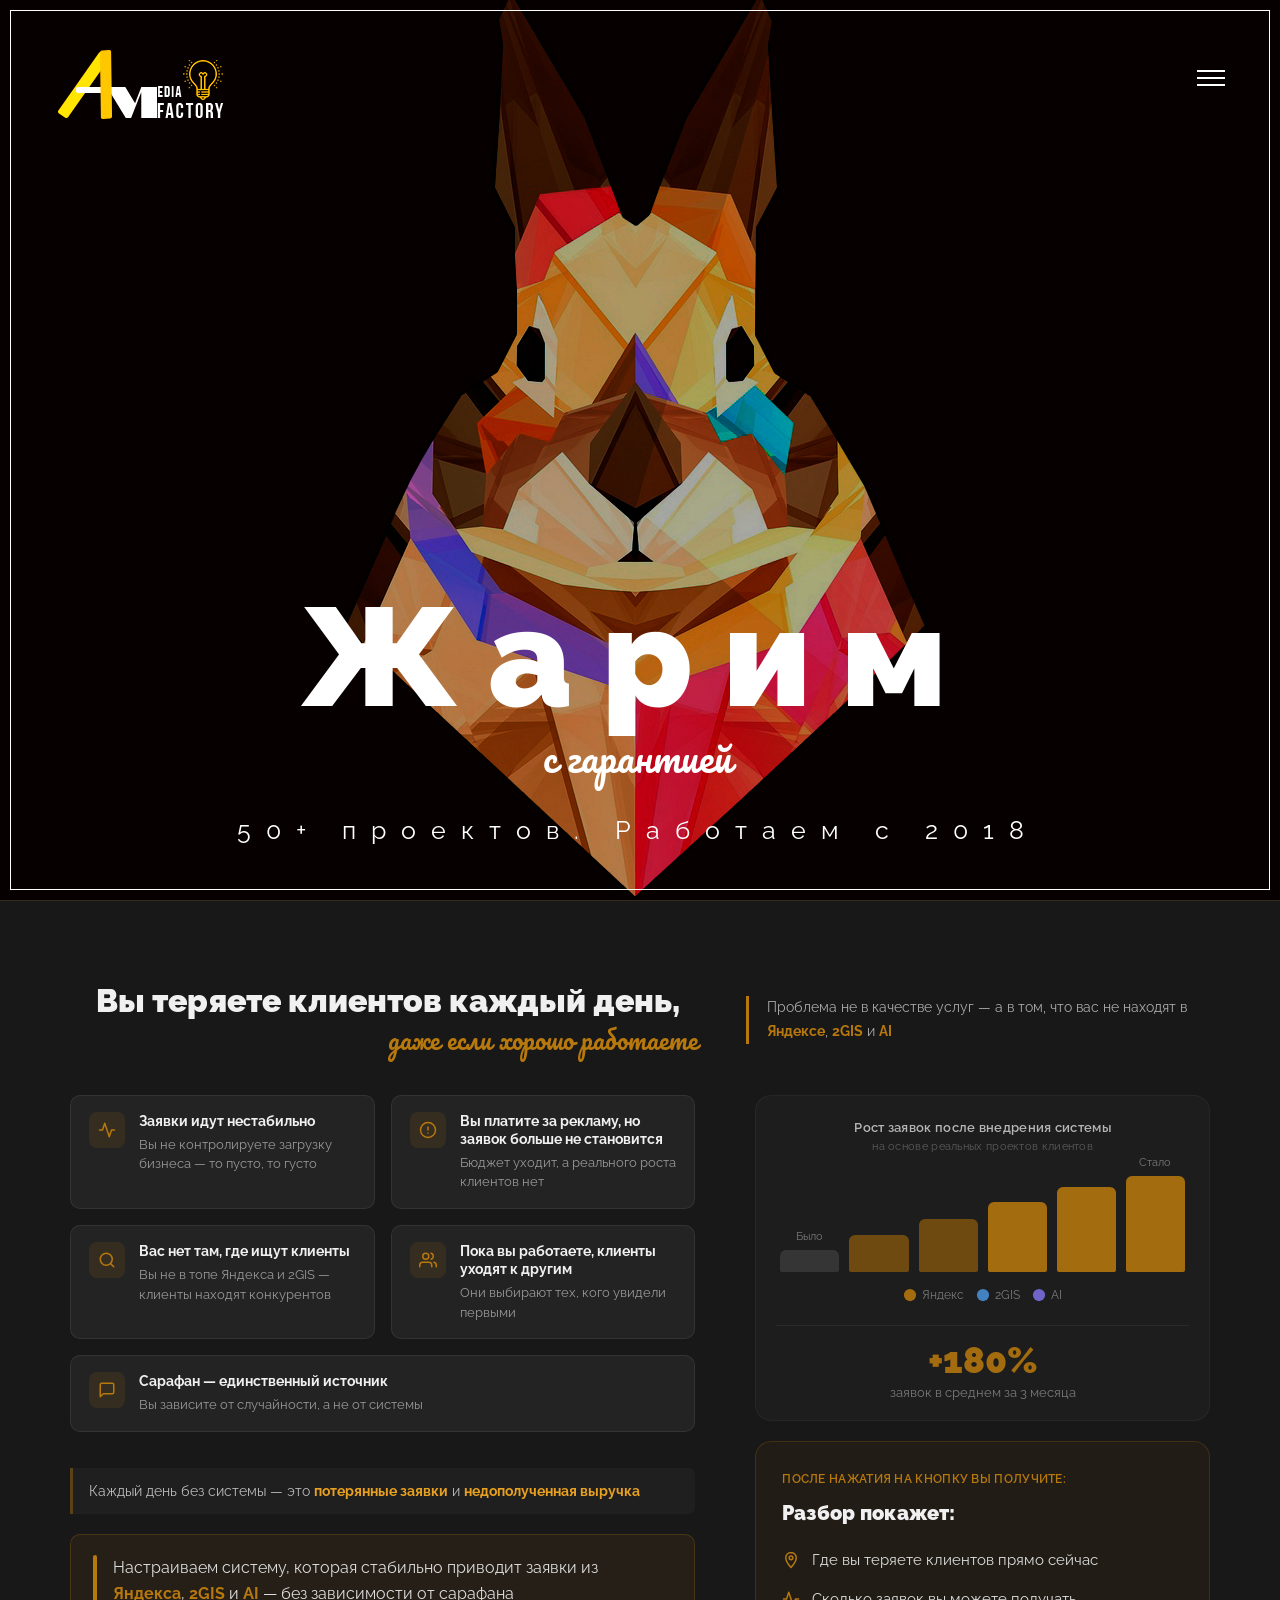
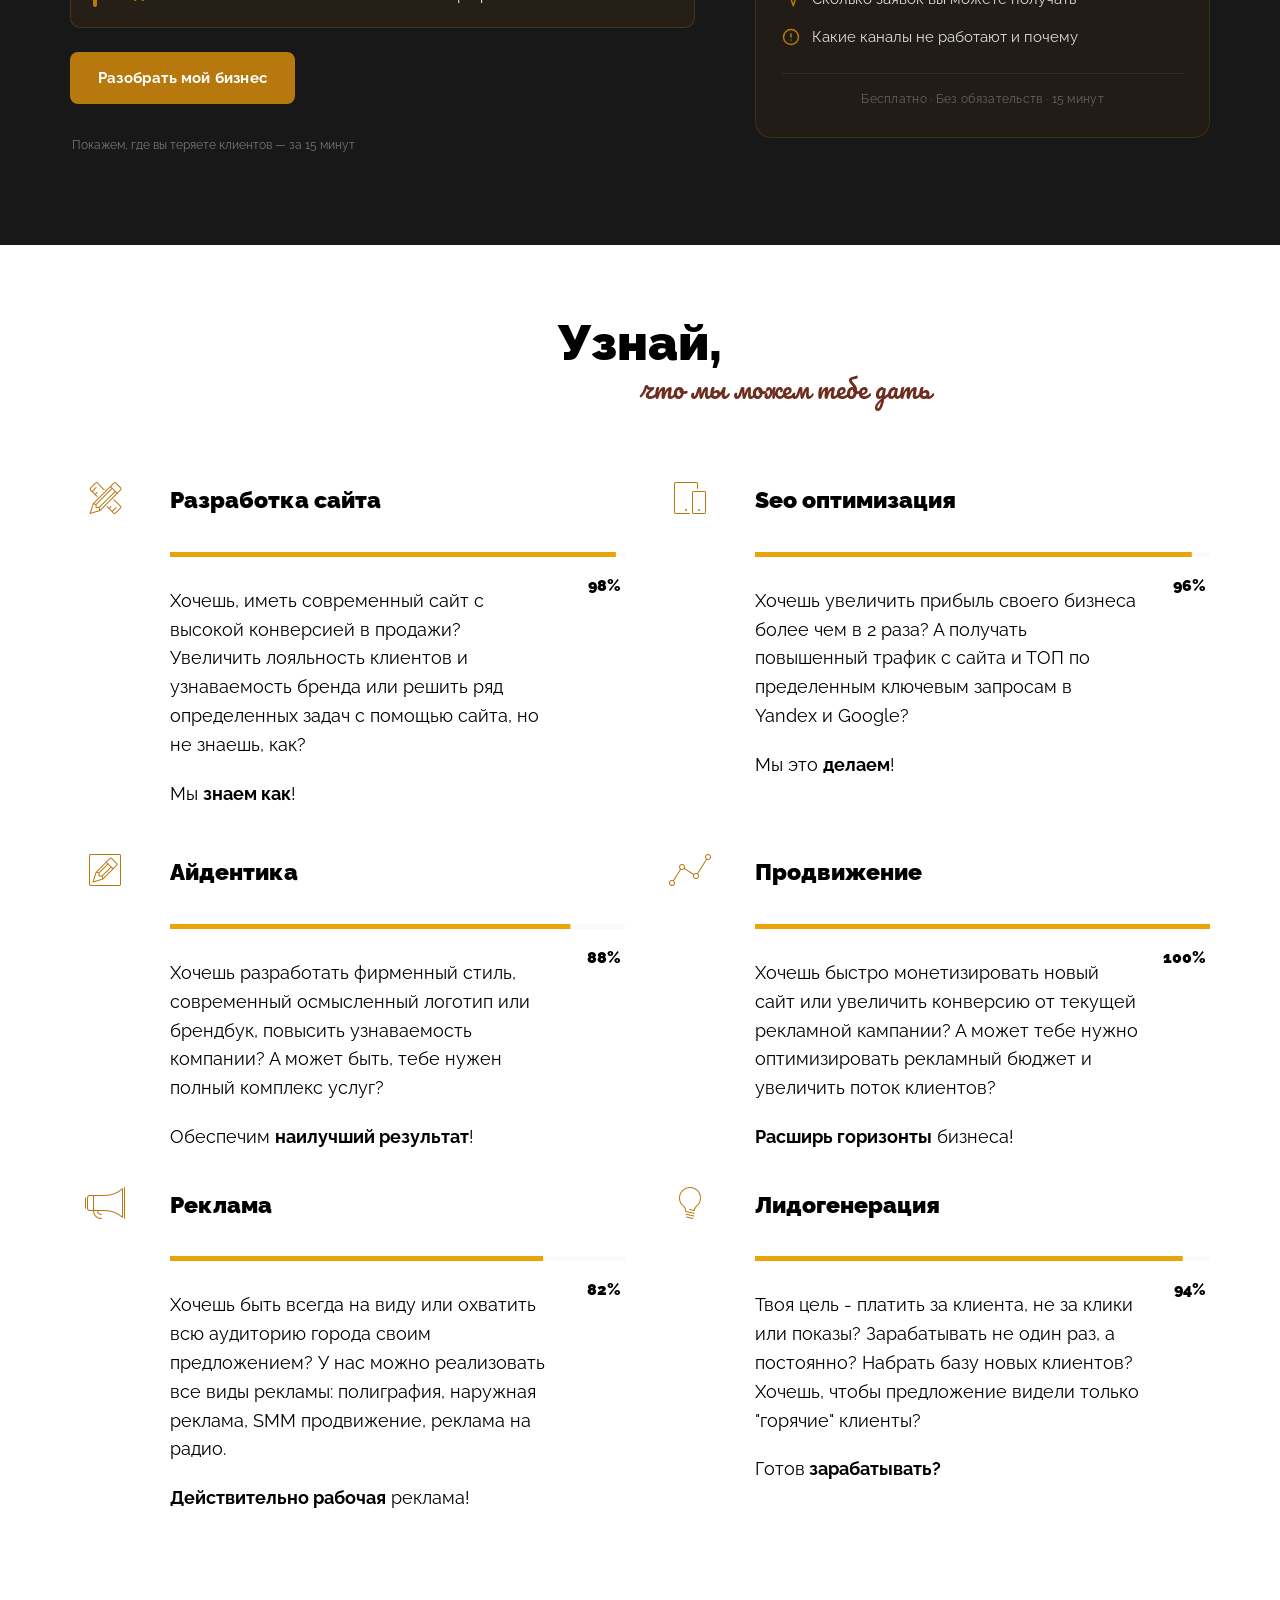
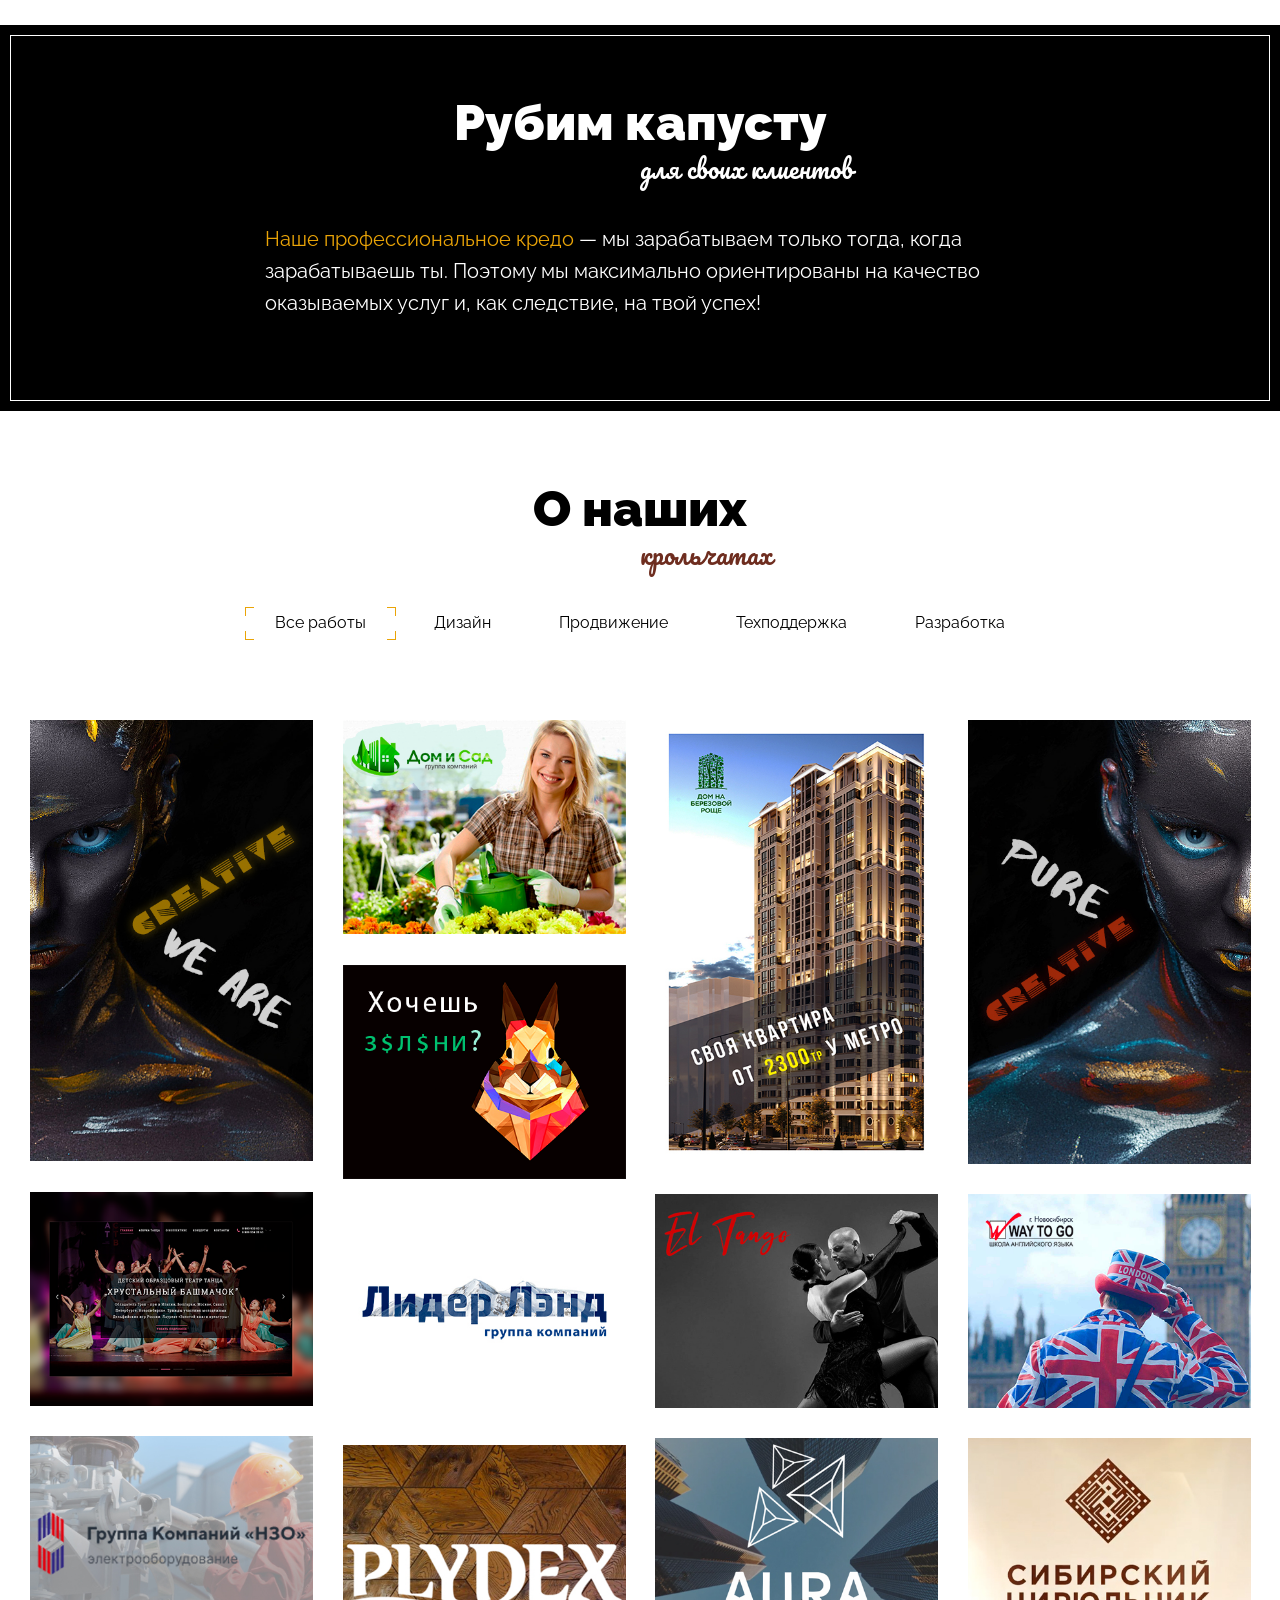
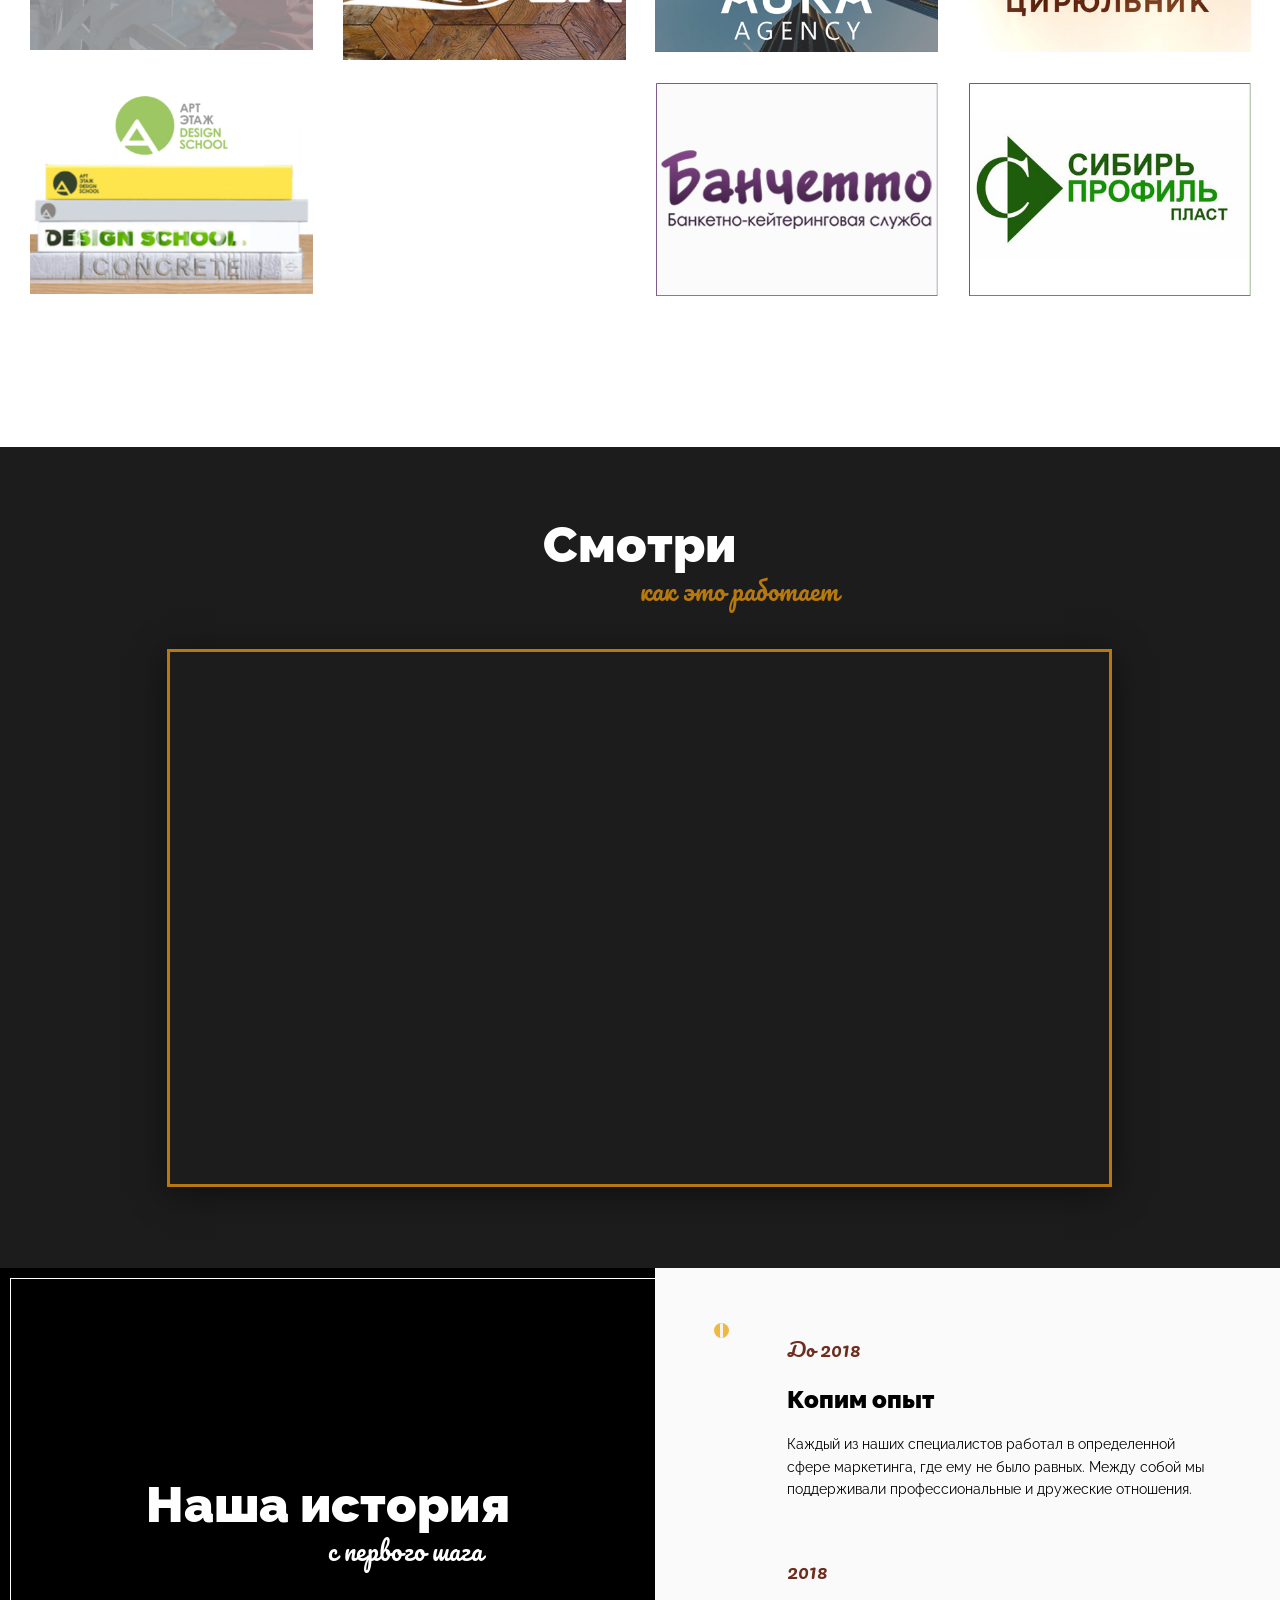
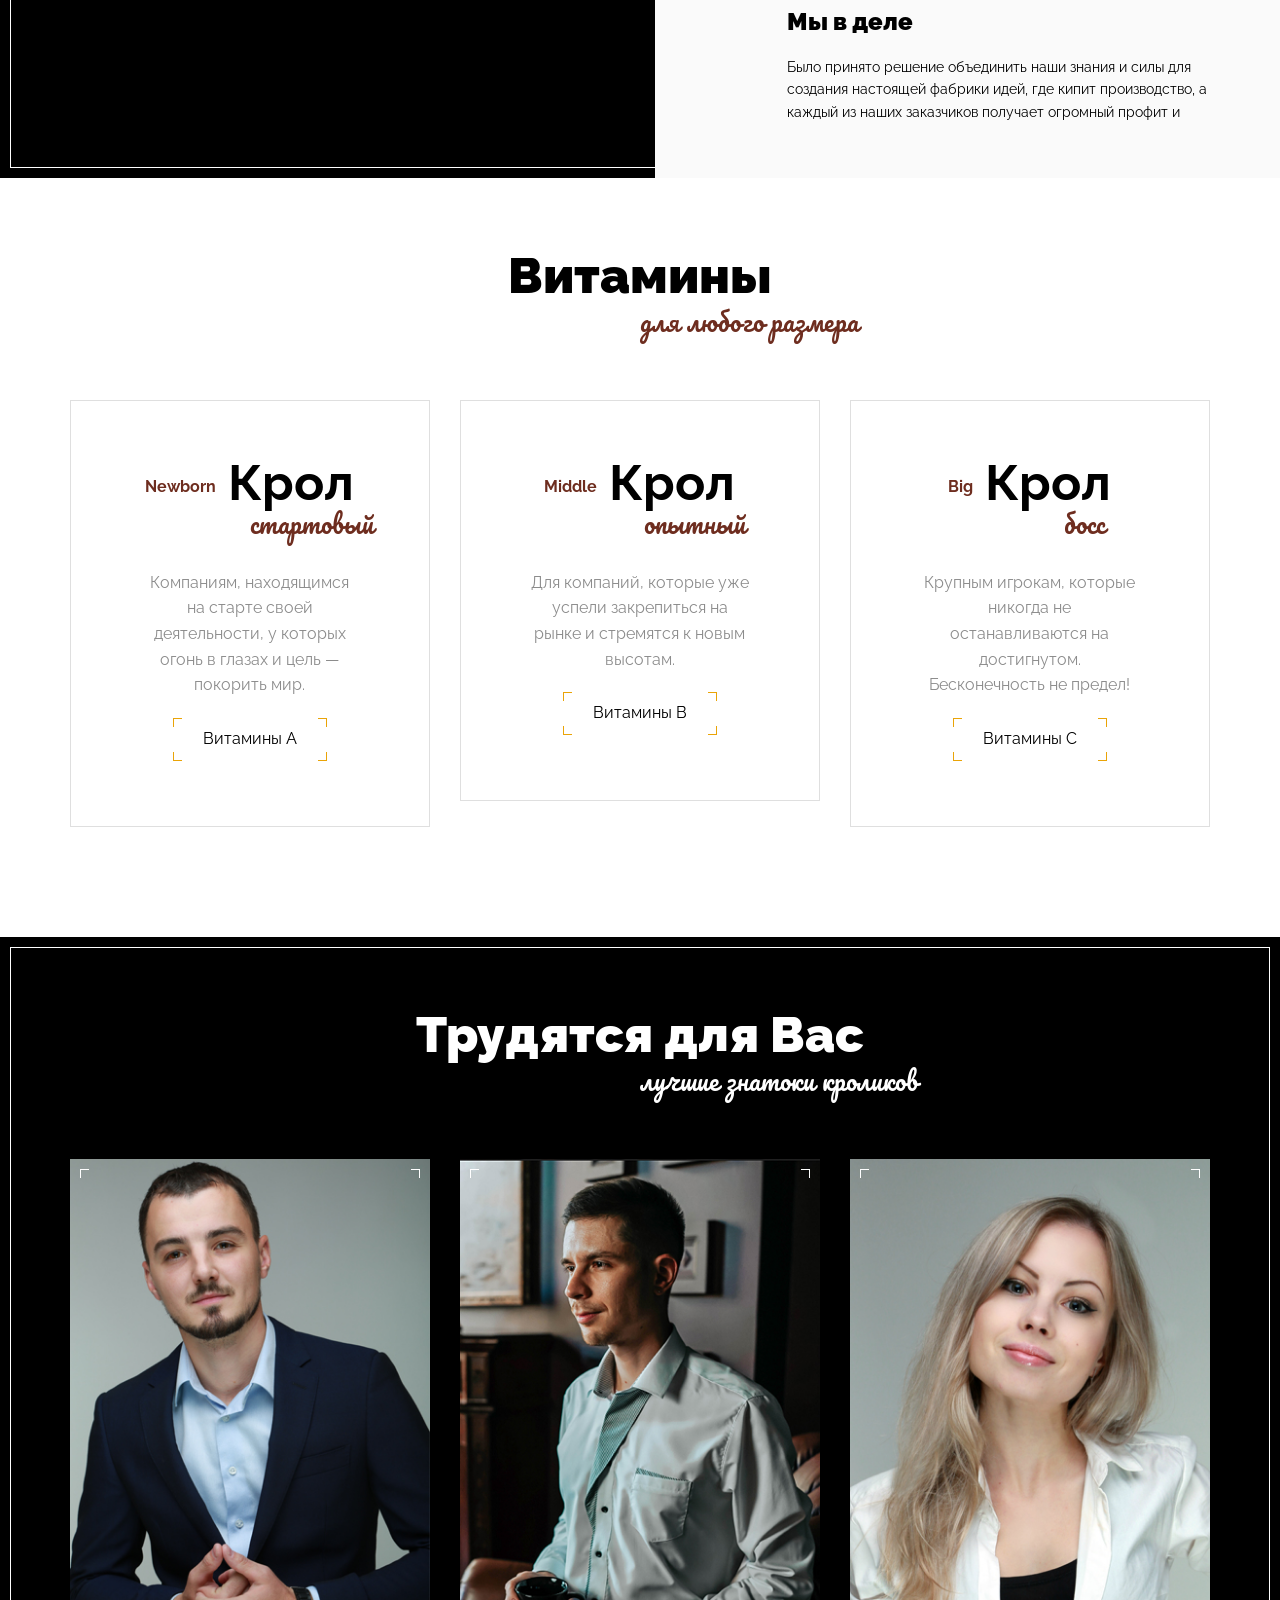
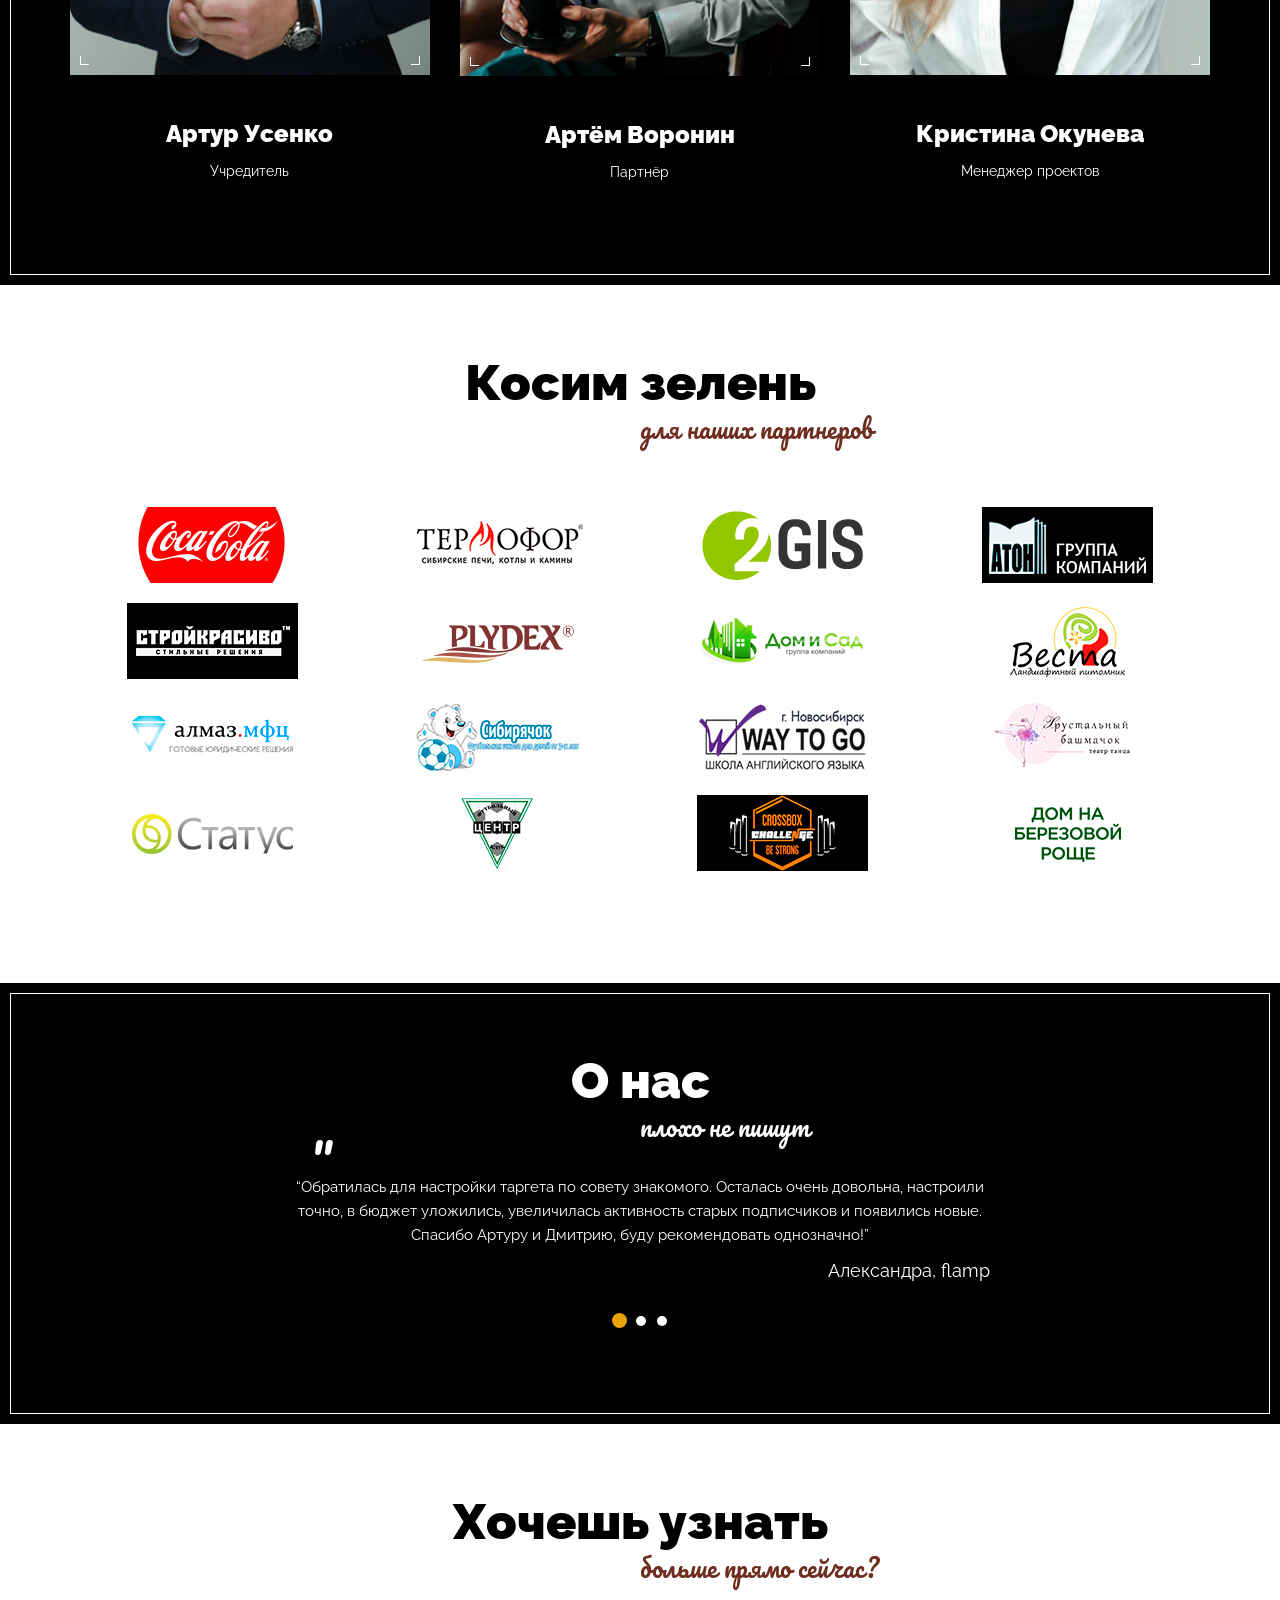
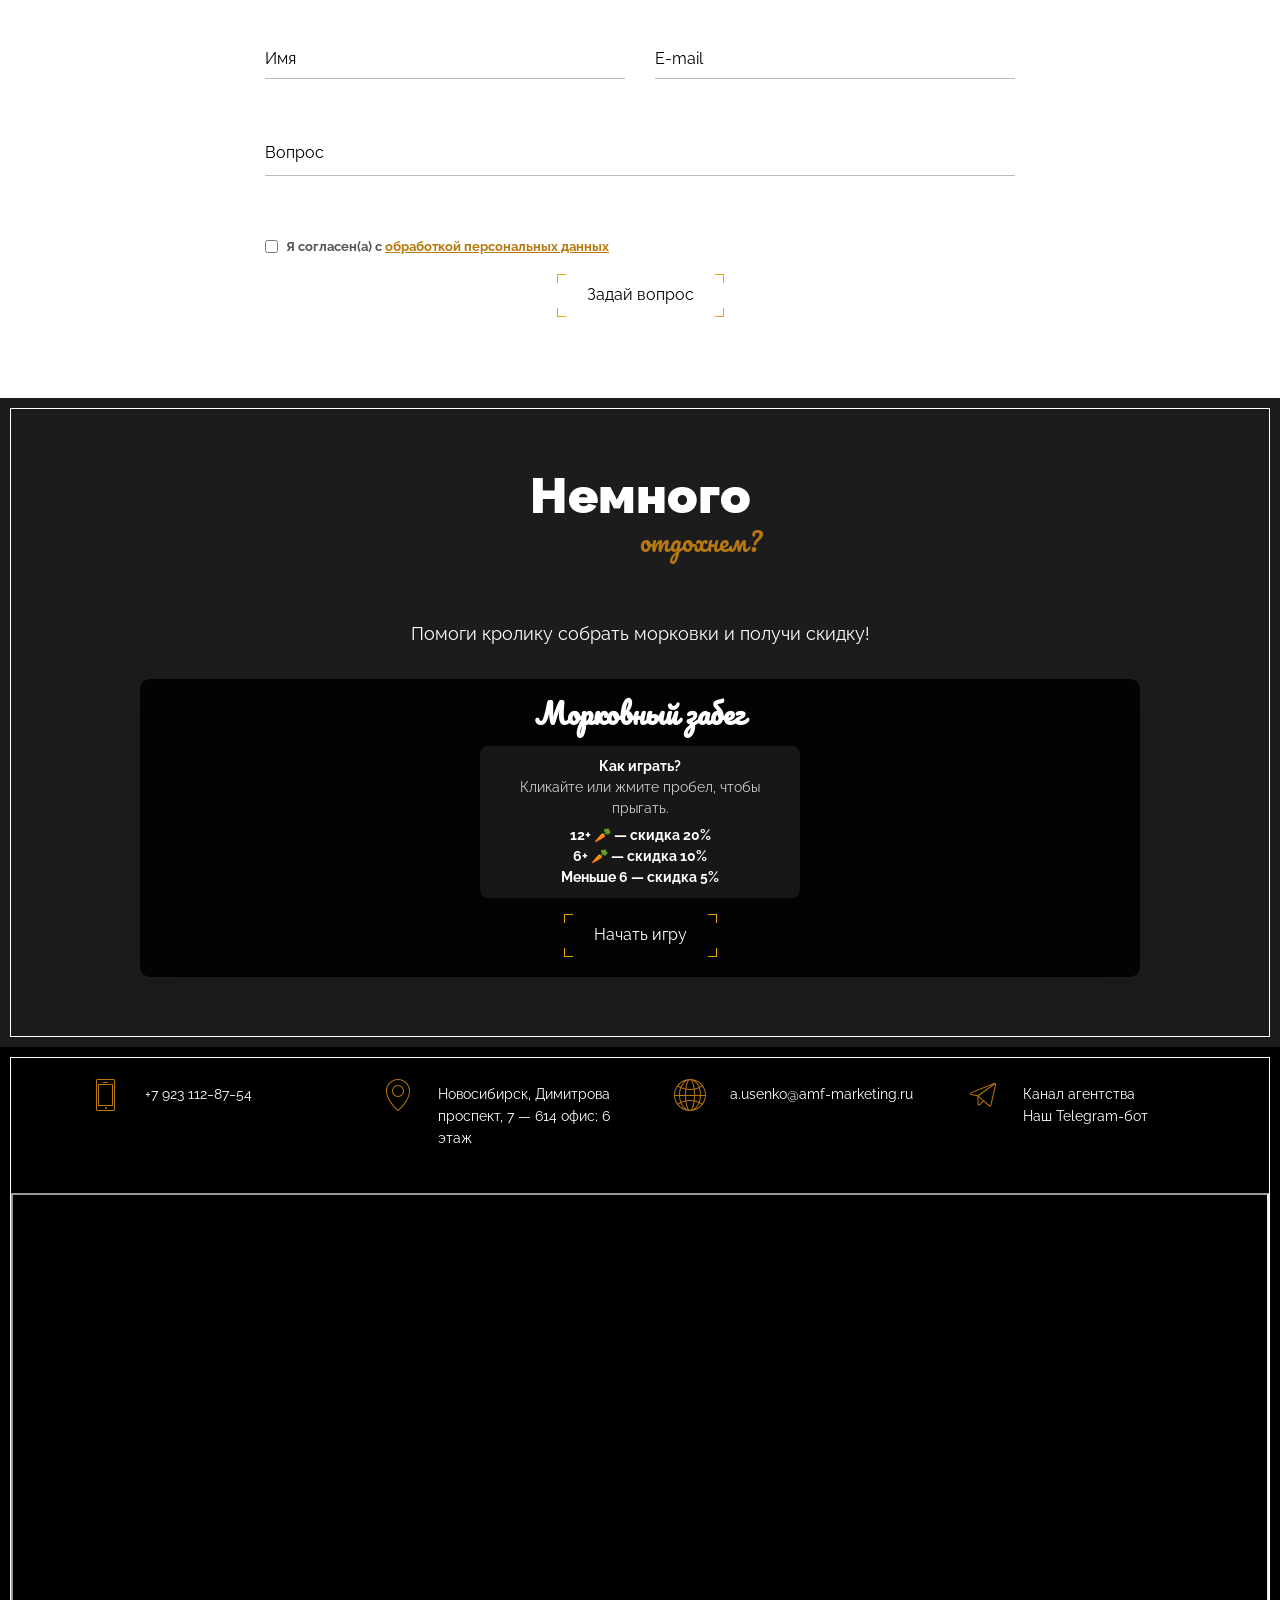
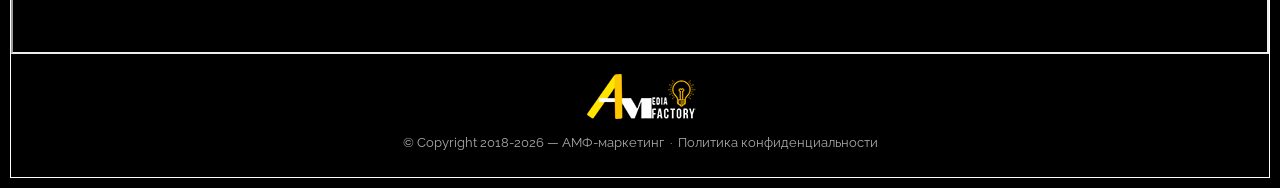
==== commit 9afea3ae: "Форма: чекбокс согласия на обработку персональных данных + модалка Co-Authored-By: Claude Sonnet 4.6" ====
--- a/index.html
+++ b/index.html
@@ -795,6 +795,13 @@
 							</div>
 						</div>
 
+						<div style="margin: 12px 0 16px; font-size: 13px; color: #555;">
+							<label style="display:flex; align-items:flex-start; gap:8px; cursor:pointer;">
+								<input type="checkbox" name="consent" required style="margin-top:3px; accent-color:#b7780e; flex-shrink:0;">
+								<span>Я согласен(а) с <a href="#" data-toggle="modal" data-target="#consentModal" style="color:#b7780e; text-decoration:underline;" onclick="return false;">обработкой персональных данных</a></span>
+							</label>
+						</div>
+
 						<button type="submit" class="btn">
 							<span>Задай вопрос</span>
 						</button>
@@ -952,12 +959,21 @@
 	</div>
 
 	<!-- Modal Privacy Policy -->
+	<style>
+		#privacyModal .modal-dialog { margin: 20px auto; width: auto; max-width: 760px; }
+		#privacyModal .modal-body { max-height: 65vh; overflow-y: auto; }
+		@media (max-width: 767px) {
+			#privacyModal .modal-dialog { margin: 10px; }
+			#privacyModal .modal-body { max-height: 75vh; padding: 20px 18px; }
+			#privacyModal .modal-header h4 { font-size: 15px !important; }
+		}
+	</style>
 	<div class="modal fade" id="privacyModal" tabindex="-1" role="dialog">
 		<div class="modal-dialog modal-lg" role="document">
 			<div class="modal-content" style="border-radius:10px; overflow:hidden;">
-				<div class="modal-header" style="background:#1c1c1c; border-bottom:3px solid #b7780e; padding:20px 30px; display:flex; align-items:center; justify-content:space-between;">
-					<h4 style="color:#fff; font-family:'Raleway',sans-serif; font-weight:700; font-size:20px; margin:0;">Политика конфиденциальности</h4>
-					<button type="button" data-dismiss="modal" aria-label="Close" style="background:none; border:none; color:#fff; font-size:26px; line-height:1; cursor:pointer; padding:0; margin:0;">&times;</button>
+				<div class="modal-header" style="background:#1c1c1c; border-bottom:3px solid #b7780e; padding:16px 20px; position:relative; text-align:center;">
+					<h4 style="color:#fff; font-family:'Raleway',sans-serif; font-weight:700; font-size:18px; margin:0; padding:0 40px;">Политика конфиденциальности</h4>
+					<button type="button" data-dismiss="modal" aria-label="Close" style="position:absolute; top:50%; right:16px; transform:translateY(-50%); background:none; border:none; color:#fff; font-size:32px; line-height:1; cursor:pointer; padding:0; margin:0;">&times;</button>
 				</div>
 				<div class="modal-body" style="background:#fff; padding:30px 40px; max-height:70vh; overflow-y:auto; color:#222; font-family:'Raleway',sans-serif; font-size:14px; line-height:1.8;">
 
@@ -994,6 +1010,48 @@
 					<h5 style="font-weight:700; font-size:15px; color:#b7780e; margin:20px 0 10px;">9. Контактная информация</h5>
 					<p>Email: <a href="mailto:a.usenko@amf-marketing.ru" style="color:#b7780e;">a.usenko@amf-marketing.ru</a><br>
 					Телефон: <a href="tel:+79231128754" style="color:#b7780e;">+7 923 112-87-54</a></p>
+
+					<p style="margin-top:30px; padding-top:20px; border-top:1px solid #eee; font-size:12px; color:#999;">Дата последнего обновления: 27.04.2026</p>
+				</div>
+			</div>
+		</div>
+	</div>
+
+	<!-- Consent Modal -->
+	<div class="modal fade" id="consentModal" tabindex="-1" role="dialog">
+		<div class="modal-dialog modal-lg" role="document">
+			<div class="modal-content" style="border-radius:10px; overflow:hidden;">
+				<div class="modal-header" style="background:#1c1c1c; border-bottom:3px solid #b7780e; padding:16px 20px; position:relative; text-align:center;">
+					<h4 style="color:#fff; font-family:'Raleway',sans-serif; font-weight:700; font-size:18px; margin:0; padding:0 40px;">Согласие на обработку персональных данных</h4>
+					<button type="button" data-dismiss="modal" aria-label="Close" style="position:absolute; top:50%; right:16px; transform:translateY(-50%); background:none; border:none; color:#fff; font-size:32px; line-height:1; cursor:pointer; padding:0; margin:0;">&times;</button>
+				</div>
+				<div class="modal-body" style="background:#fff; padding:30px 40px; max-height:70vh; overflow-y:auto; color:#222; font-family:'Raleway',sans-serif; font-size:14px; line-height:1.8;">
+
+					<p>Пользователь, оставляя заявку на сайте <strong>amf-marketing.ru</strong>, даёт согласие Индивидуальному предпринимателю Воронину Артёму Александровичу на обработку своих персональных данных.</p>
+
+					<p><strong>Оператор:</strong><br>
+					ИП Воронин Артём Александрович<br>
+					ИНН: 540402715350<br>
+					ОГРНИП: 325547600186131<br>
+					Адрес: г. Новосибирск</p>
+
+					<h5 style="font-weight:700; font-size:15px; color:#b7780e; margin:20px 0 10px;">Какие данные обрабатываются</h5>
+					<p>— имя<br>— номер телефона<br>— email<br>— иные данные, указанные в форме</p>
+
+					<h5 style="font-weight:700; font-size:15px; color:#b7780e; margin:20px 0 10px;">Цели обработки</h5>
+					<p>— связь с пользователем<br>— обработка заявок<br>— оказание услуг<br>— направление предложений</p>
+
+					<h5 style="font-weight:700; font-size:15px; color:#b7780e; margin:20px 0 10px;">Что мы делаем с данными</h5>
+					<p>Сбор, хранение, использование и удаление персональных данных.</p>
+
+					<h5 style="font-weight:700; font-size:15px; color:#b7780e; margin:20px 0 10px;">Срок действия</h5>
+					<p>Согласие действует до момента его отзыва пользователем.</p>
+
+					<h5 style="font-weight:700; font-size:15px; color:#b7780e; margin:20px 0 10px;">Отзыв согласия</h5>
+					<p>Пользователь может отозвать согласие, направив запрос на email: <a href="mailto:a.usenko@amf-marketing.ru" style="color:#b7780e;">a.usenko@amf-marketing.ru</a></p>
+
+					<h5 style="font-weight:700; font-size:15px; color:#b7780e; margin:20px 0 10px;">Подтверждение</h5>
+					<p>Пользователь подтверждает согласие на обработку персональных данных путём проставления галочки в форме на сайте.</p>
 
 					<p style="margin-top:30px; padding-top:20px; border-top:1px solid #eee; font-size:12px; color:#999;">Дата последнего обновления: 27.04.2026</p>
 				</div>
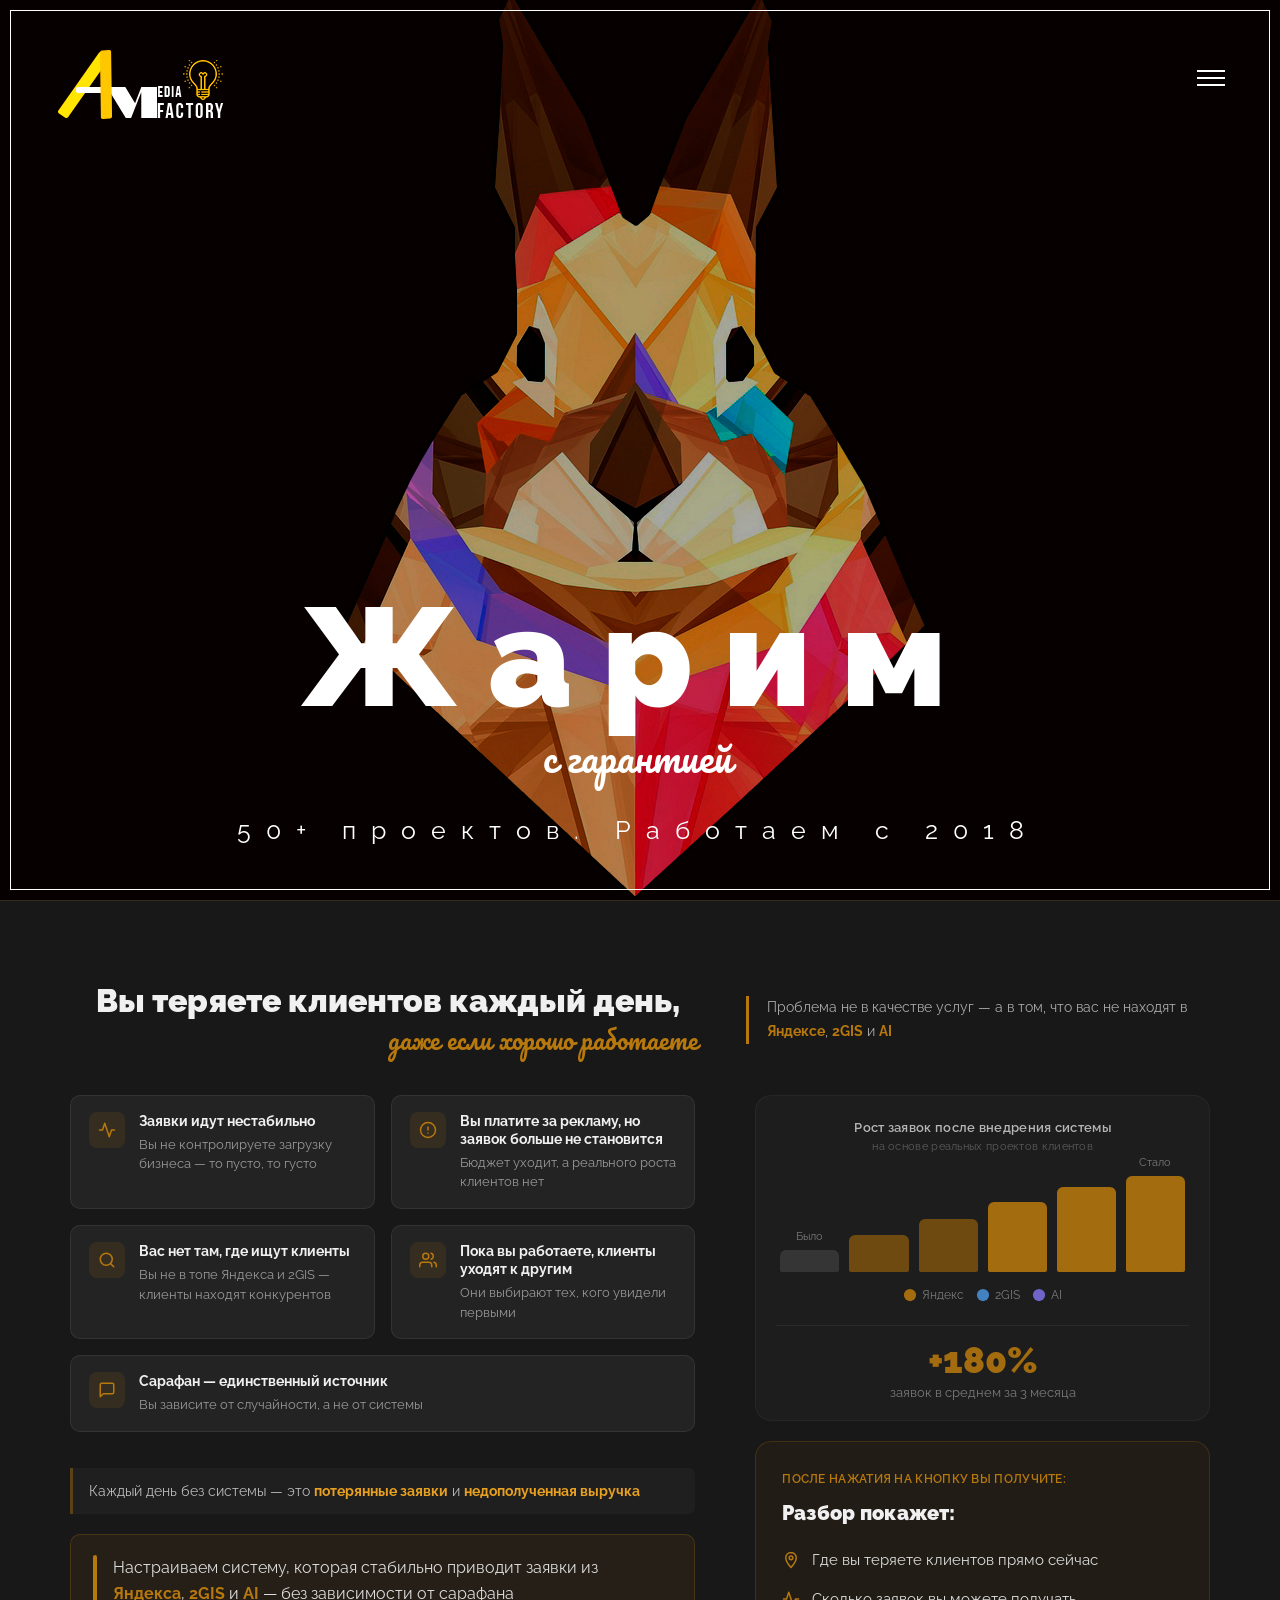
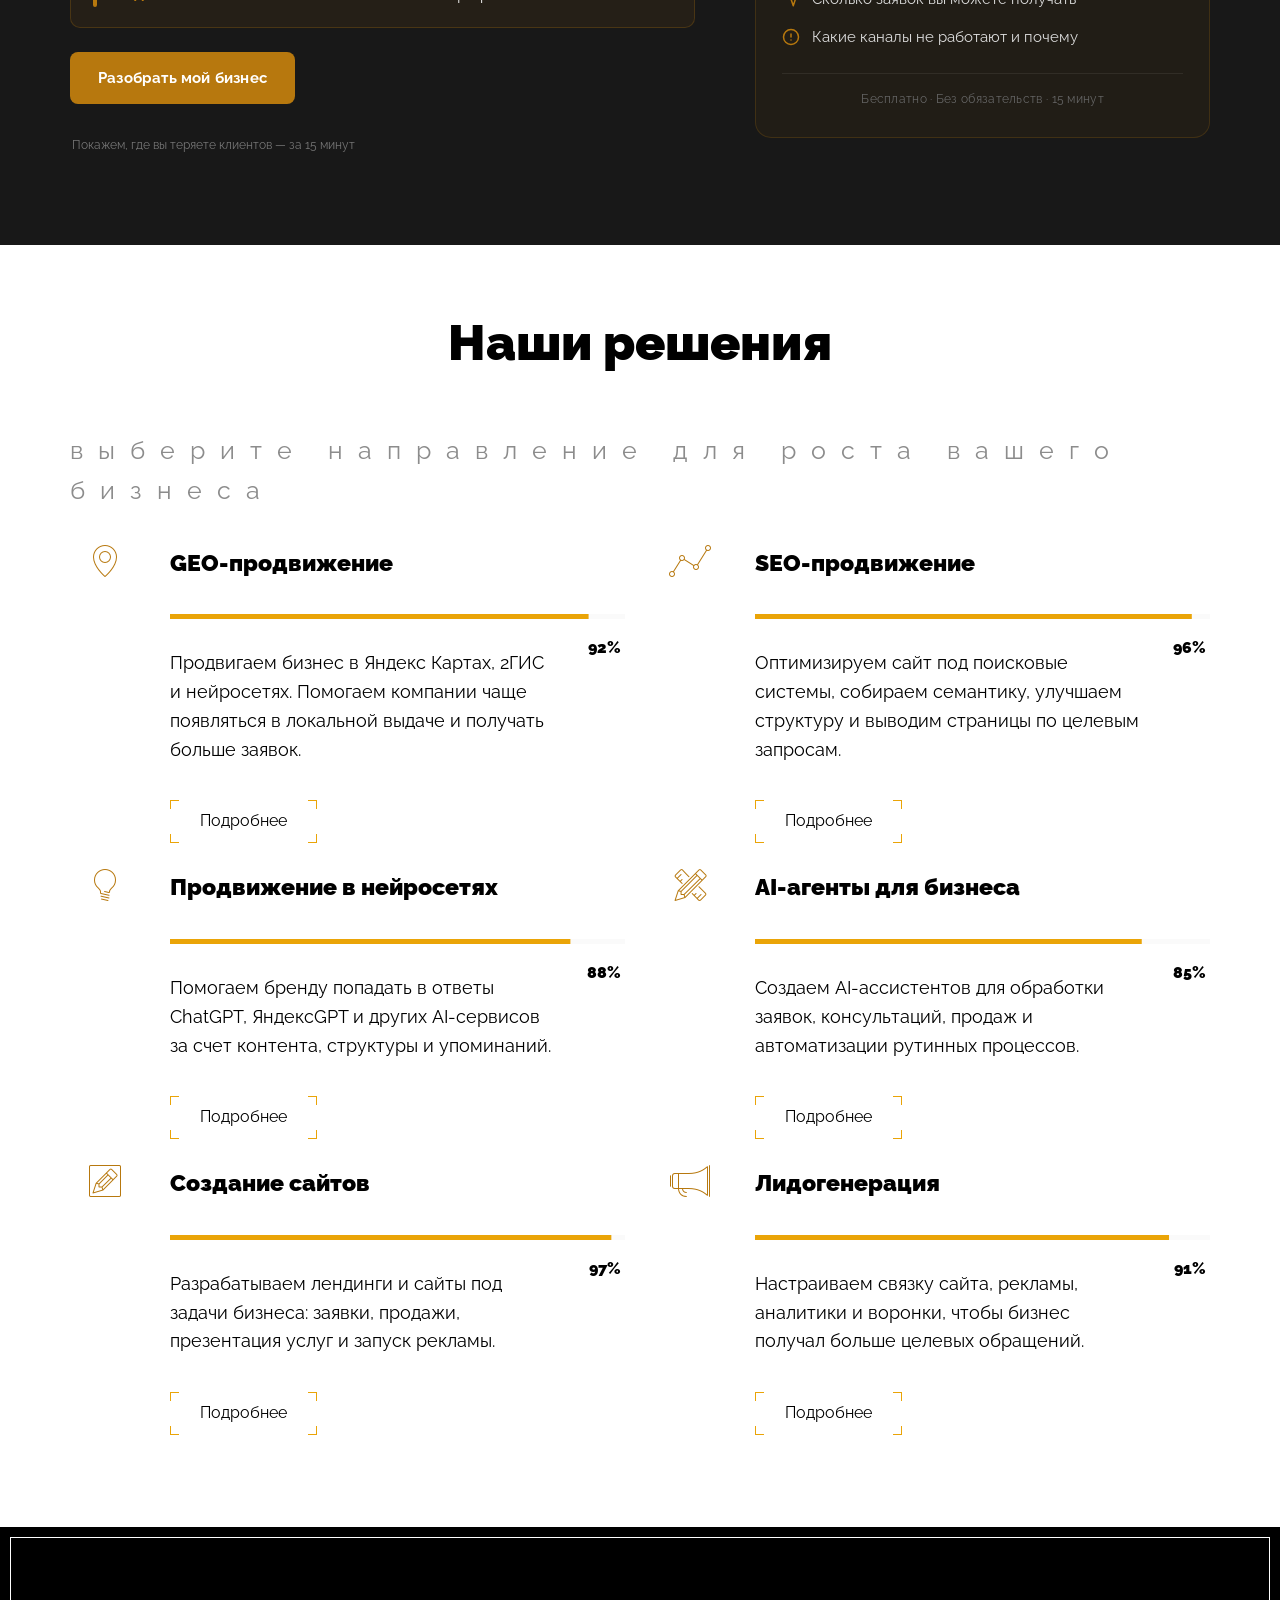
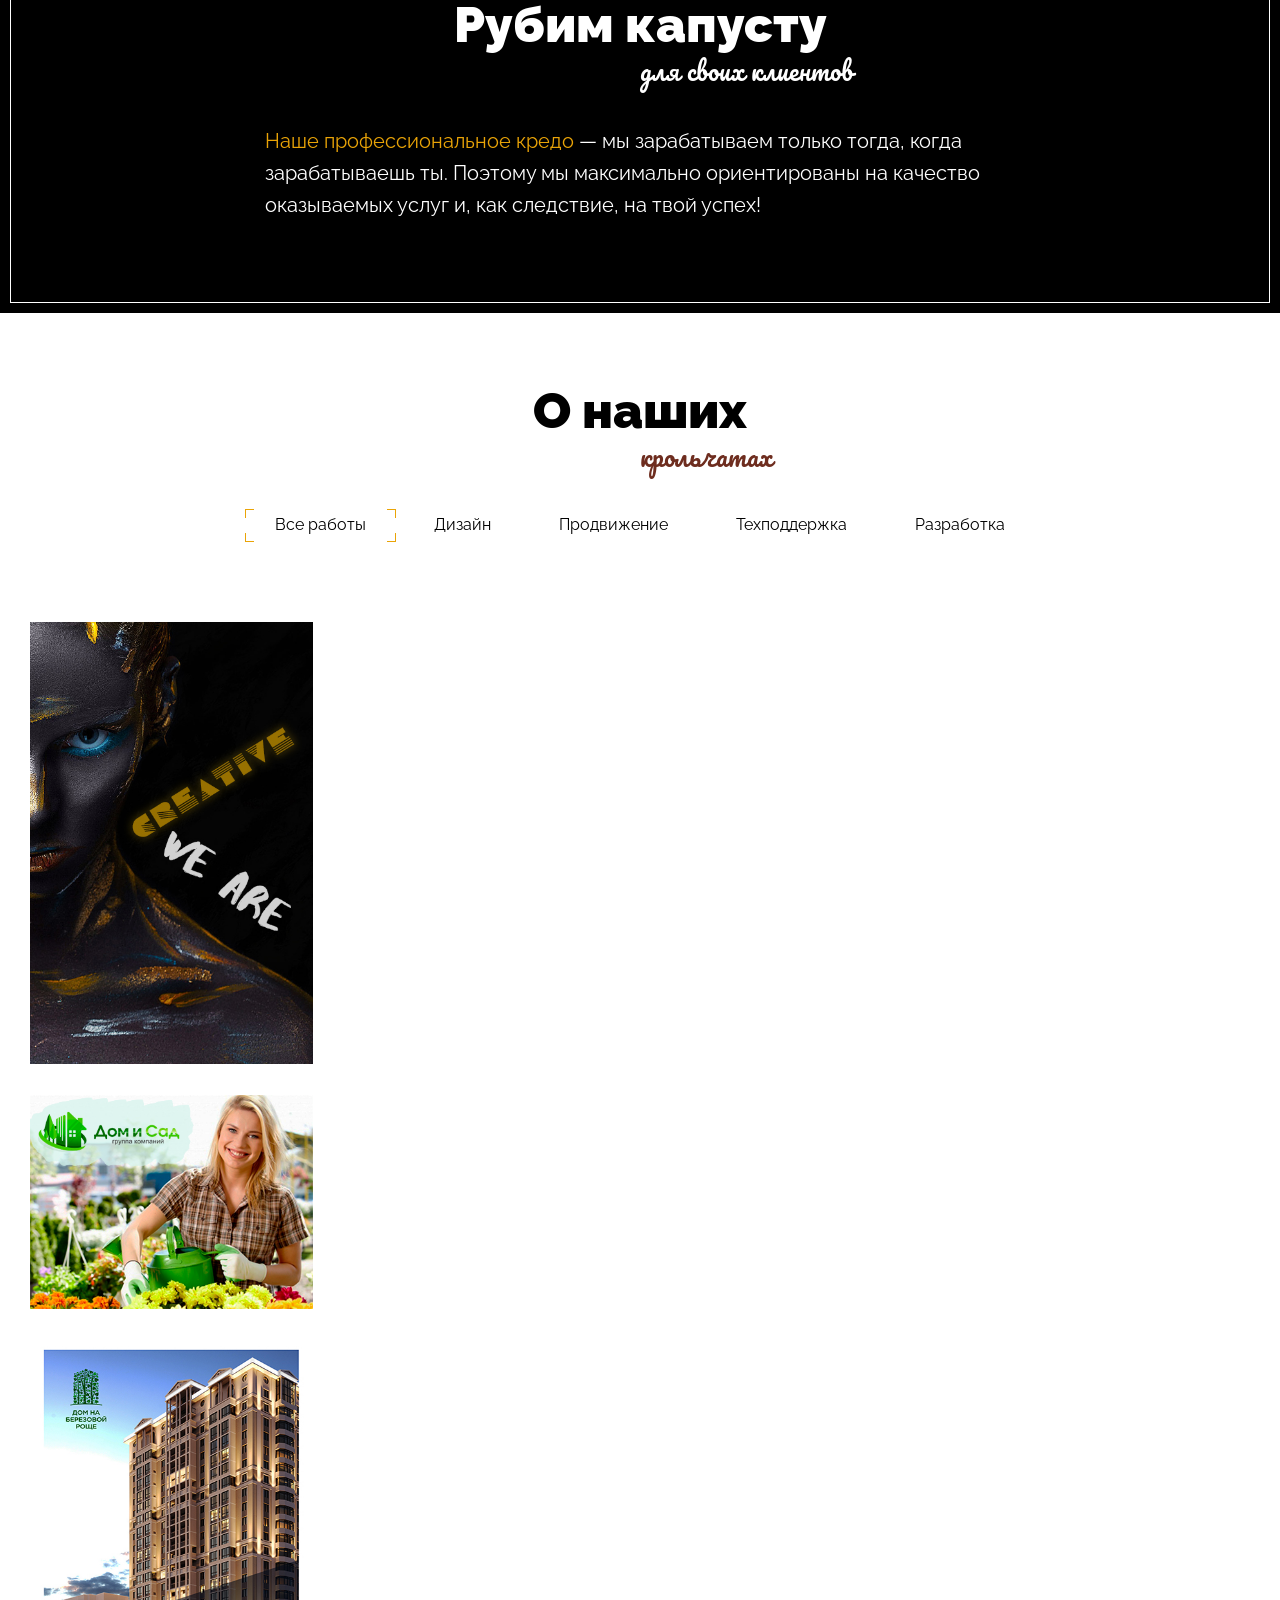
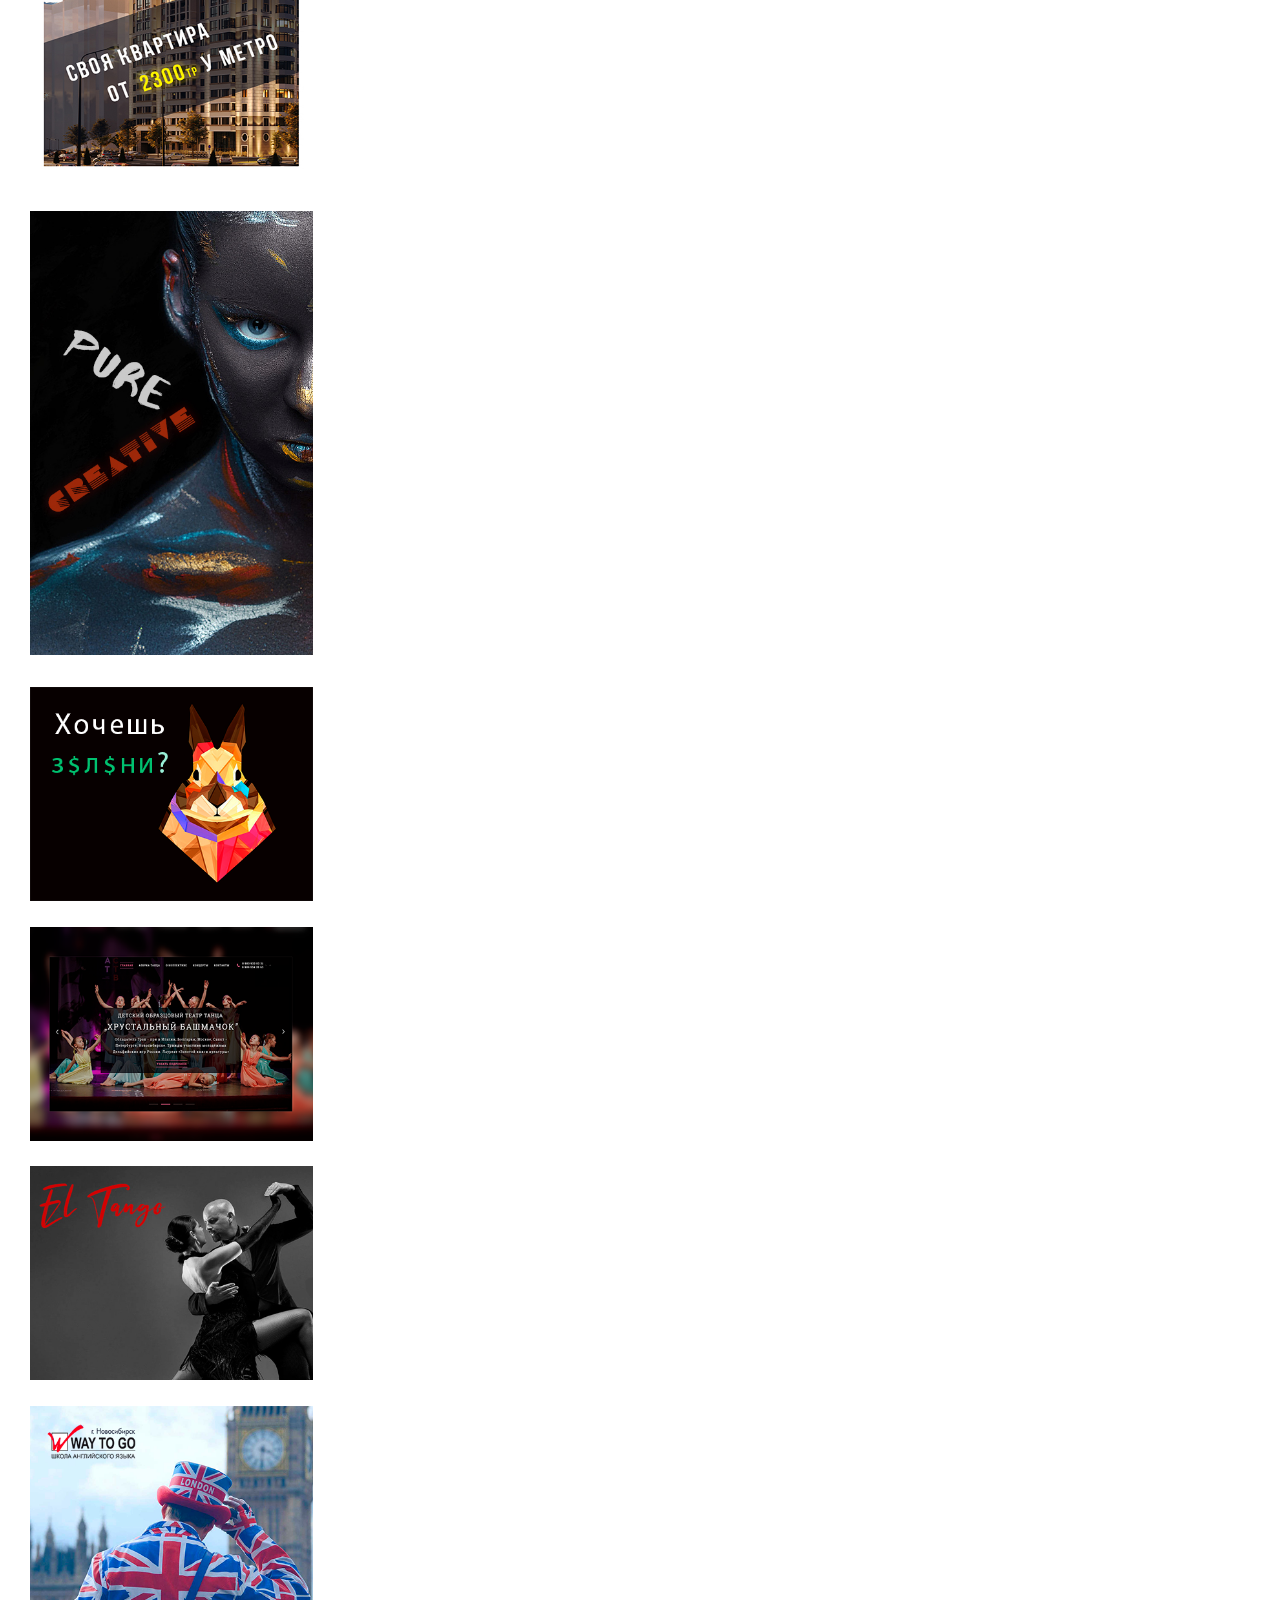
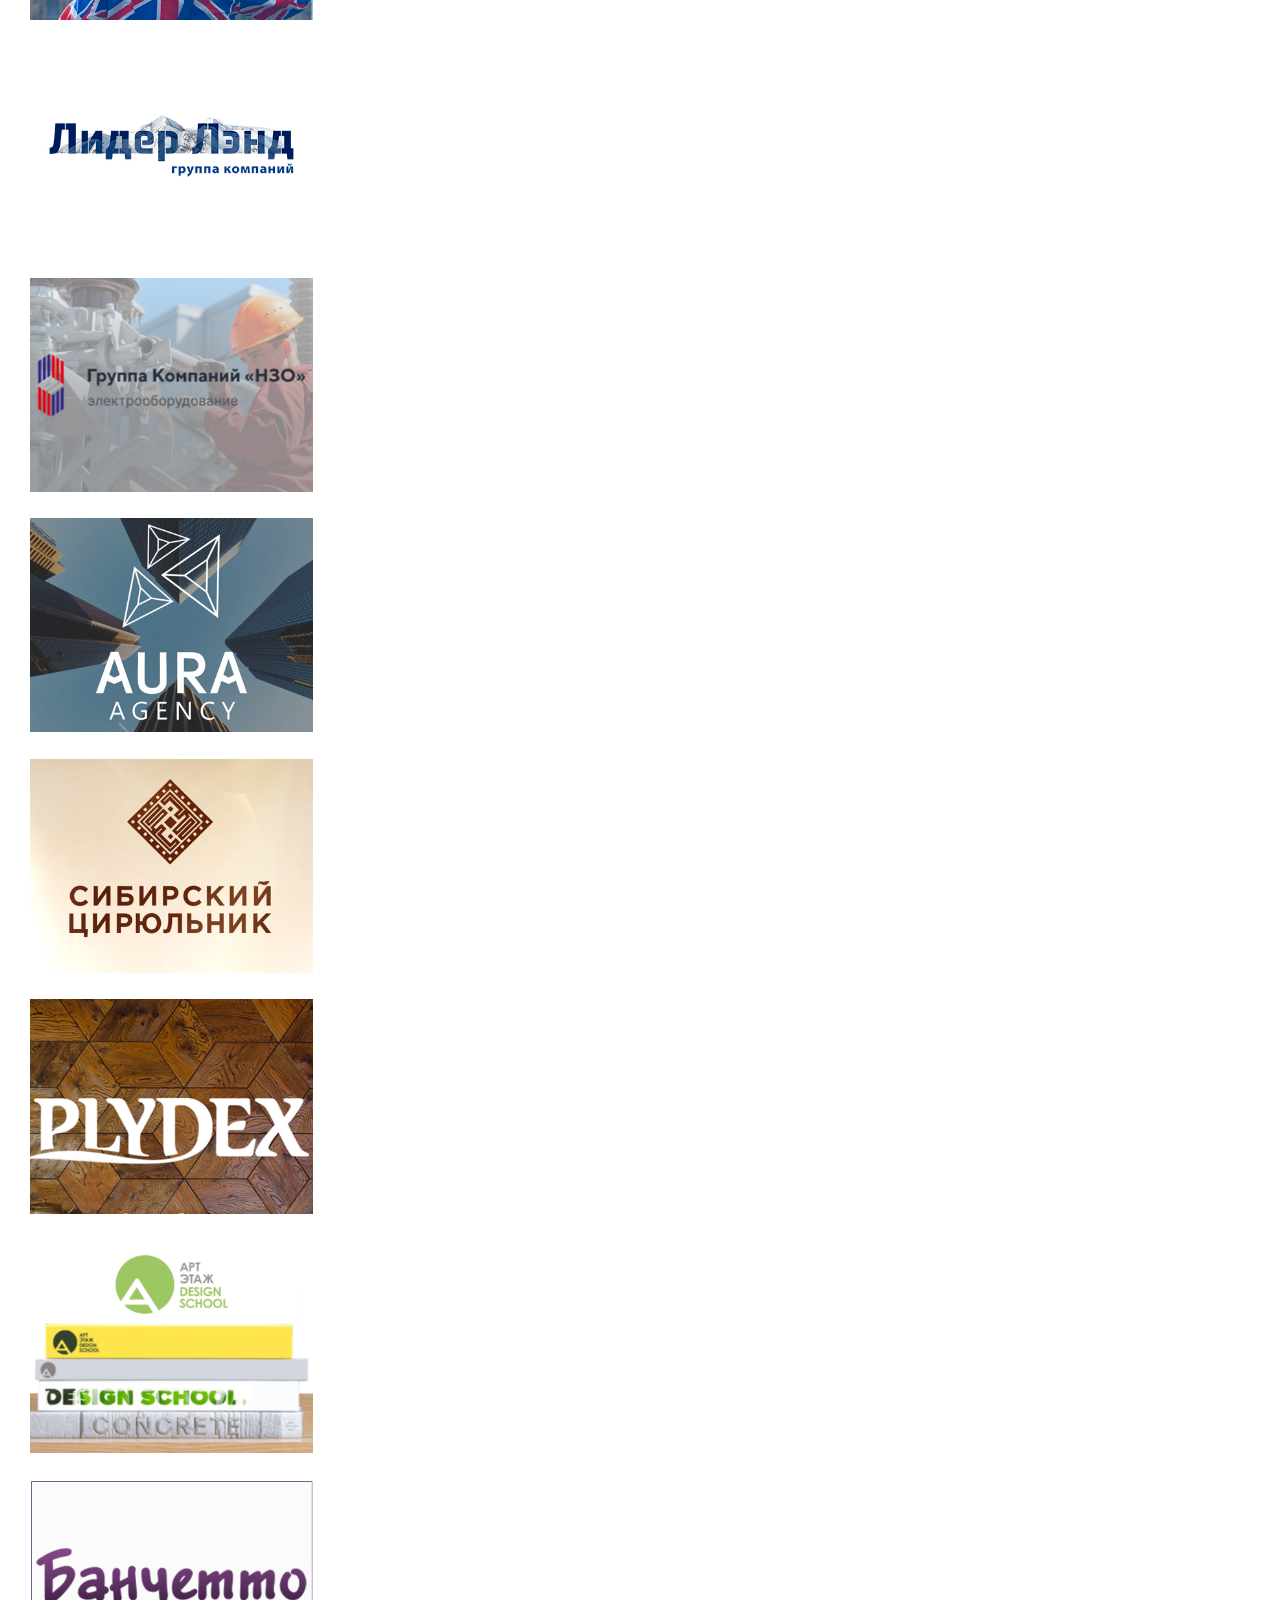
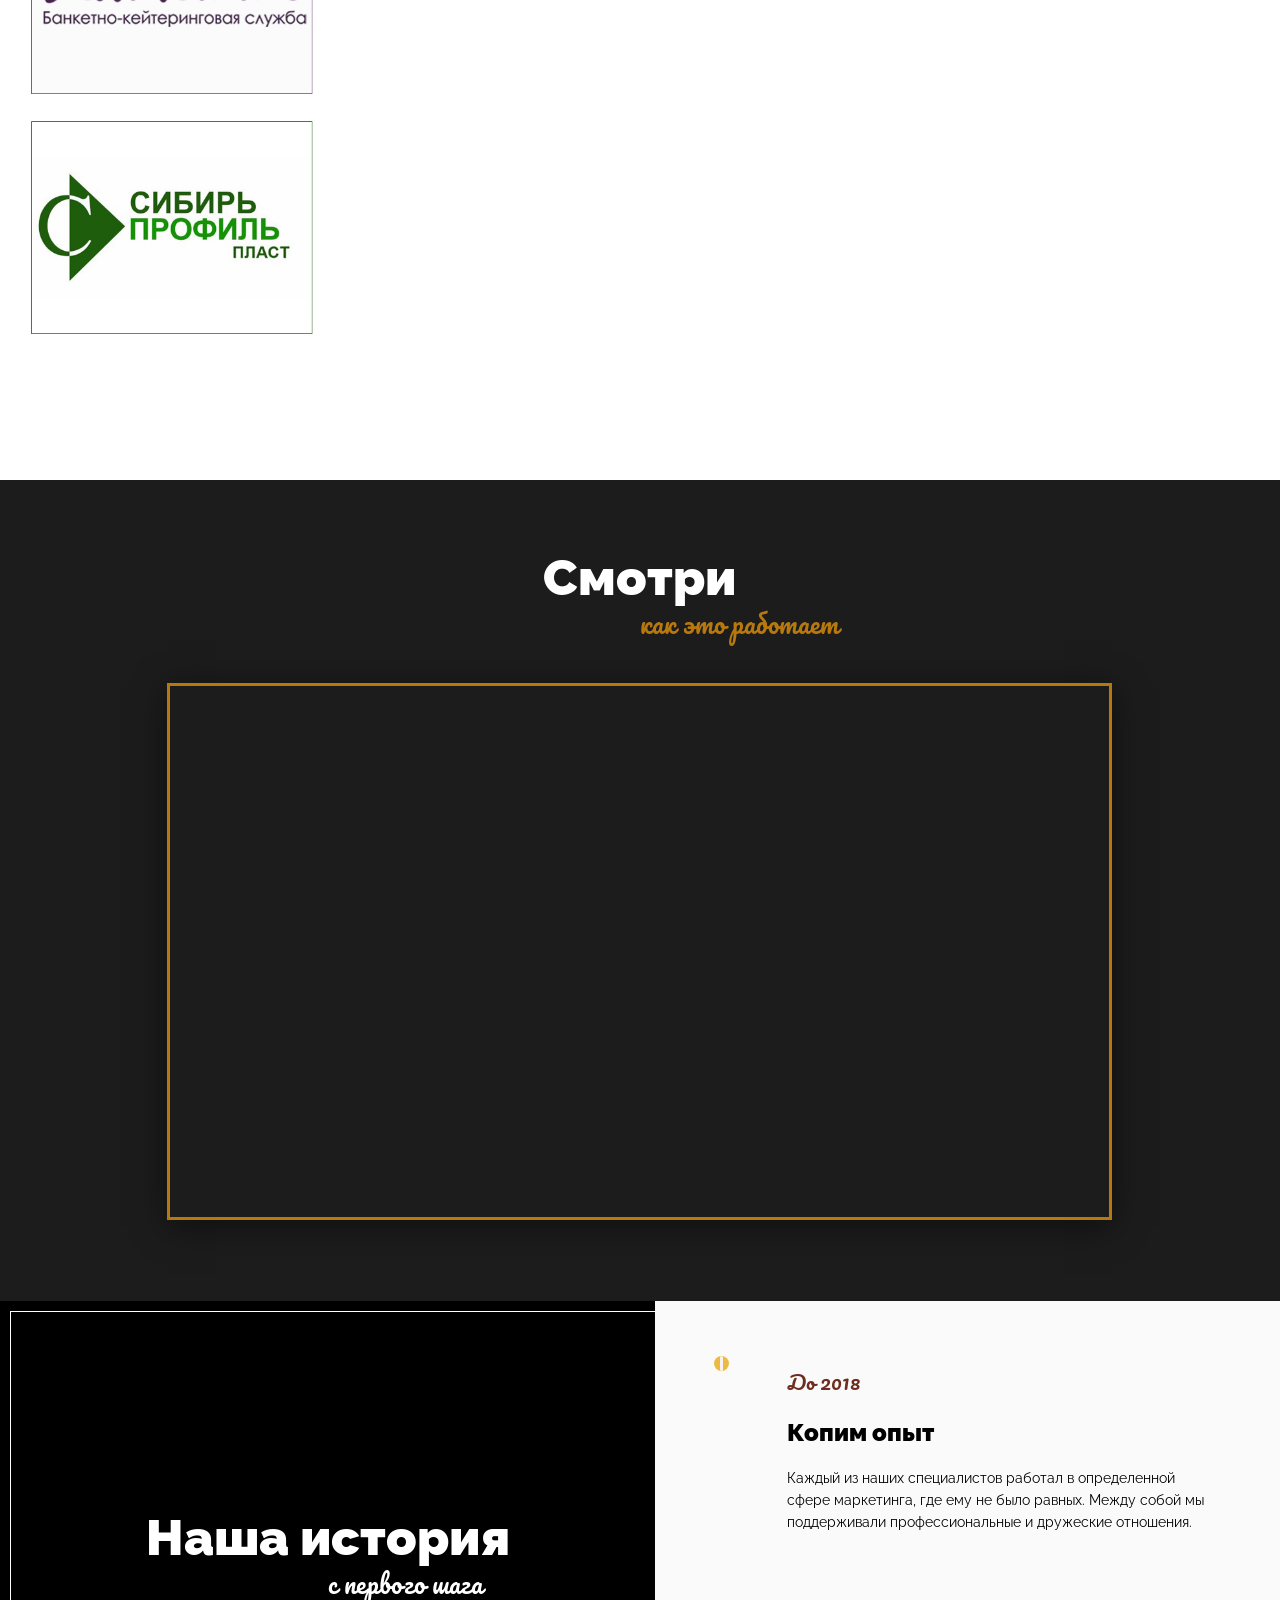
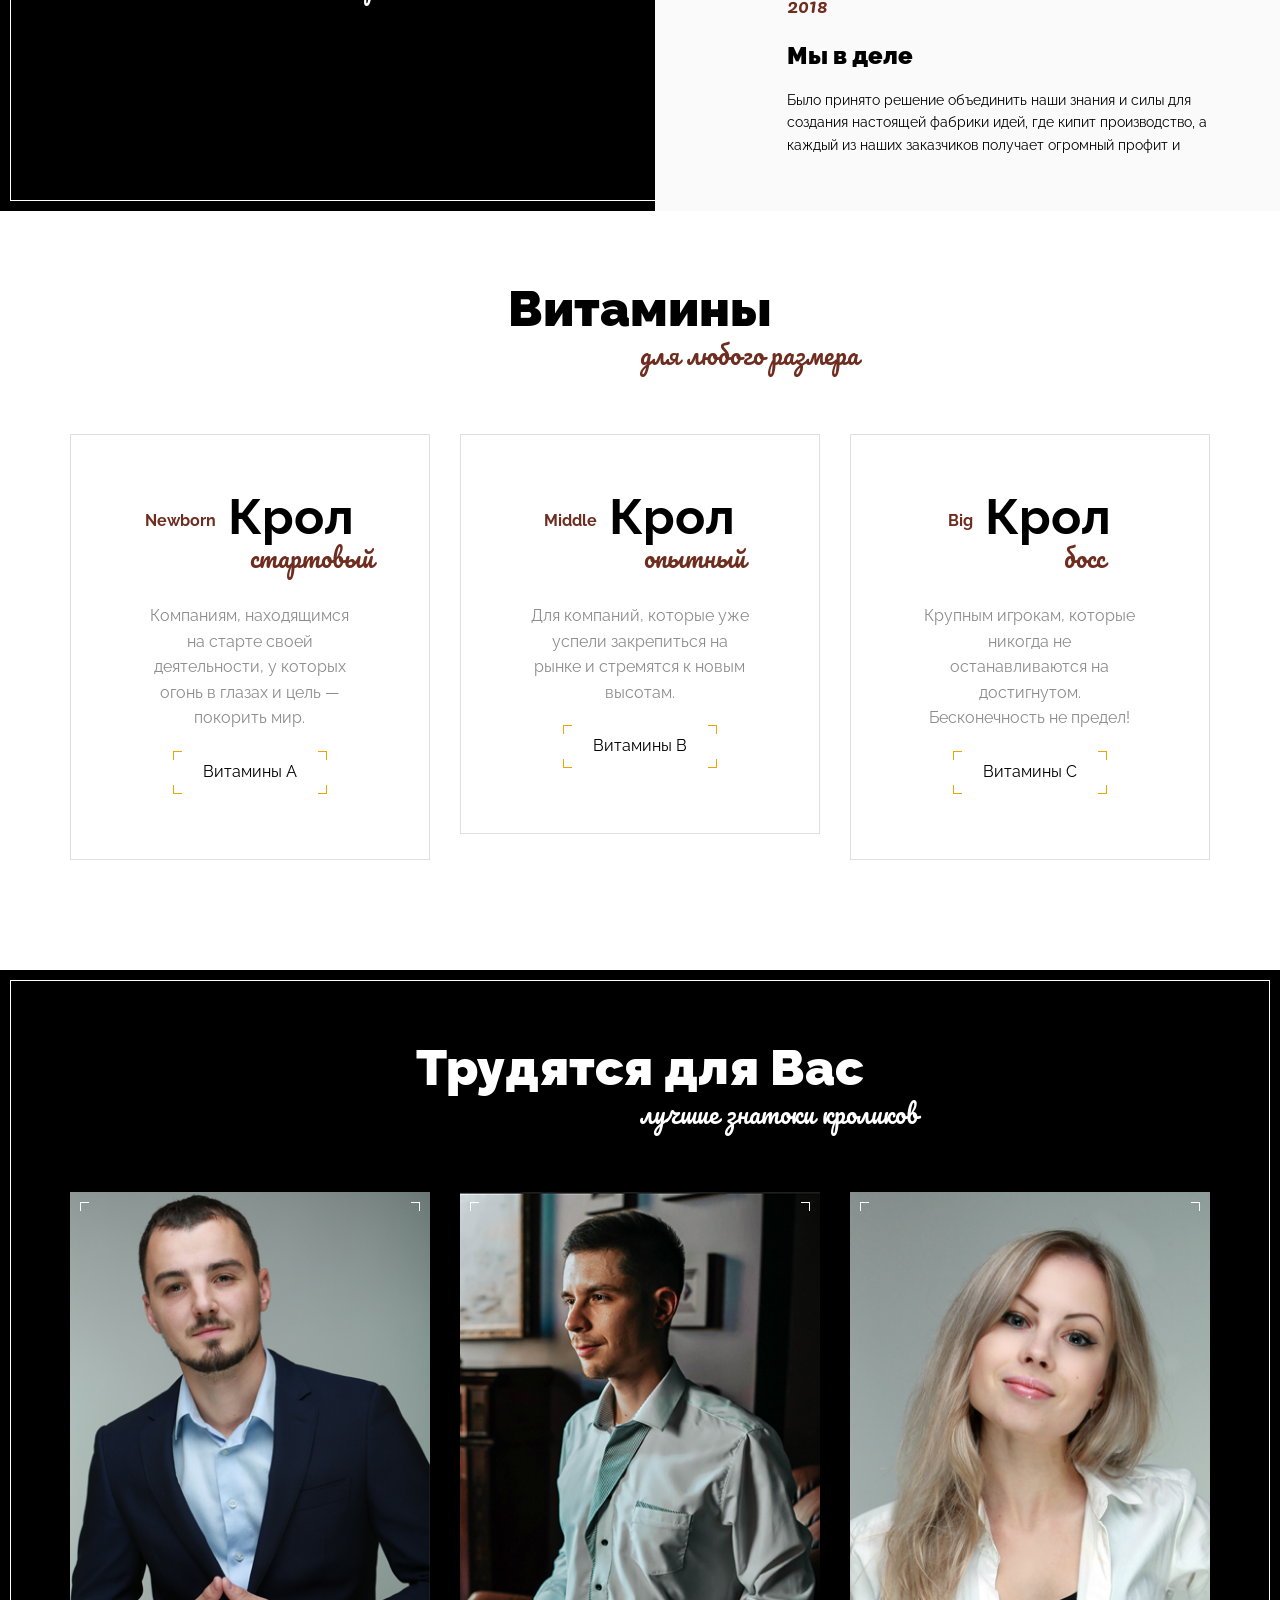
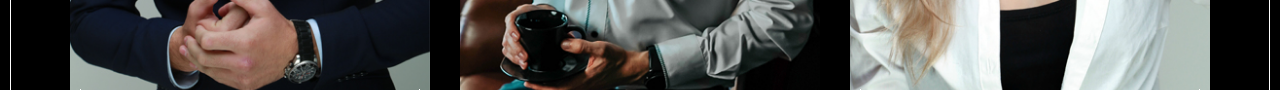
==== commit 0e7a8b56: "Блок услуг: заменён на «Наши решения» с 6 карточками и SEO-ссылками - Заголовок «Узнай, что мы можем" ====
--- a/index.html
+++ b/index.html
@@ -254,78 +254,65 @@
 			<div class="container promo-box">
 				<div class="row">
 					<div class="col-md-12">
-						<h2>Узнай,<span> что мы можем тебе дать</span></h2>
+						<h2>Наши решения</h2>
+						<p class="desc-title">выберите направление для роста вашего бизнеса</p>
 						<div class="row" data-animation="animation">
+							<div class="col-sm-6 block-txt">
+								<i class="el-font icon-map-pin"></i>
+								<div class="text-holder">
+									<strong class="title">GEO-продвижение</strong>
+									<div class="progress-area" data-to="92"></div>
+									<p>Продвигаем бизнес в Яндекс Картах, 2ГИС и нейросетях. Помогаем компании чаще появляться в локальной выдаче и получать больше заявок.</p>
+									<a href="/geo-prodvizhenie/" class="btn"><span>Подробнее</span></a>
+								</div>
+							</div>
+							<div class="col-sm-6 block-txt">
+								<i class="el-font icon-linegraph"></i>
+								<div class="text-holder">
+									<strong class="title">SEO-продвижение</strong>
+									<div class="progress-area" data-to="96"></div>
+									<p>Оптимизируем сайт под поисковые системы, собираем семантику, улучшаем структуру и выводим страницы по целевым запросам.</p>
+									<a href="/seo-prodvizhenie/" class="btn"><span>Подробнее</span></a>
+								</div>
+							</div>
+						</div>
+						<div class="row" data-animation="animation">
+							<div class="col-sm-6 block-txt">
+								<i class="el-font icon-lightbulb"></i>
+								<div class="text-holder">
+									<strong class="title">Продвижение в нейросетях</strong>
+									<div class="progress-area" data-to="88"></div>
+									<p>Помогаем бренду попадать в ответы ChatGPT, ЯндексGPT и других AI-сервисов за счет контента, структуры и упоминаний.</p>
+									<a href="/prodvizhenie-v-neyrosetyah/" class="btn"><span>Подробнее</span></a>
+								</div>
+							</div>
 							<div class="col-sm-6 block-txt">
 								<i class="el-font icon-tools"></i>
 								<div class="text-holder">
-									<strong class="title">Разработка сайта</strong>
-									<div class="progress-area" data-to="98"></div>
-									<p>Хочешь, иметь современный сайт с высокой конверсией в продажи? Увеличить лояльность клиентов и узнаваемость бренда или решить ряд определенных задач с помощью сайта, но не знаешь, как?
-									</p>
-									<p>	
-									 Мы <span class="bold">знаем как</span>! 
-									</p>
+									<strong class="title">AI-агенты для бизнеса</strong>
+									<div class="progress-area" data-to="85"></div>
+									<p>Создаем AI-ассистентов для обработки заявок, консультаций, продаж и автоматизации рутинных процессов.</p>
+									<a href="/ai-agenty/" class="btn"><span>Подробнее</span></a>
 								</div>
 							</div>
-							<div class="col-sm-6 block-txt">
-								<i class="el-font icon-mobile"></i>
-								<div class="text-holder">
-									<strong class="title">Seo оптимизация</strong>
-									<div class="progress-area" data-to="96"></div>
-									<p>Хочешь увеличить прибыль своего бизнеса более чем в 2 раза? А получать повышенный трафик с сайта и ТОП по пределенным ключевым запросам в <br> Yandex и Google? 
-									</p>
-									<p>	
-									Мы это <span class="bold">делаем</span>! 
-									</p>
-								</div>
-							</div>							
 						</div>
 						<div class="row" data-animation="animation">
 							<div class="col-sm-6 block-txt">
 								<i class="el-font icon-edit"></i>
 								<div class="text-holder">
-									<strong class="title">Айдентика</strong>
-									<div class="progress-area" data-to="88"></div>
-									<p>Хочешь разработать фирменный стиль, современный осмысленный логотип или брендбук, повысить узнаваемость компании? А может быть, тебе нужен полный комплекс услуг?
-									</p>
-									<p>	
-									Обеспечим <span class="bold">наилучший результат</span>! 
-									</p>
+									<strong class="title">Создание сайтов</strong>
+									<div class="progress-area" data-to="97"></div>
+									<p>Разрабатываем лендинги и сайты под задачи бизнеса: заявки, продажи, презентация услуг и запуск рекламы.</p>
+									<a href="/sozdanie-saitov/" class="btn"><span>Подробнее</span></a>
 								</div>
 							</div>
-							<div class="col-sm-6 block-txt">
-								<i class="el-font icon-linegraph"></i>
-								<div class="text-holder">
-									<strong class="title">Продвижение</strong>
-									<div class="progress-area" data-to="100"></div>
-									<p>Хочешь быстро монетизировать новый сайт или увеличить конверсию от текущей рекламной кампании? А может тебе нужно оптимизировать рекламный бюджет и увеличить поток клиентов? 
-									</p>
-
-									<p>	
-									<span class="bold">Расширь горизонты</span> бизнеса! 
-									</p>
-								</div>
-							</div>
-
 							<div class="col-sm-6 block-txt">
 								<i class="el-font icon-megaphone"></i>
 								<div class="text-holder">
-									<strong class="title">Реклама </strong>
-									<div class="progress-area" data-to="82"></div>
-									<p>Хочешь быть всегда на виду или охватить всю аудиторию города своим предложением? У нас можно реализовать все виды рекламы: полиграфия, наружная реклама, SMM продвижение, реклама на радио.
-									</p>
-									<p><span class="bold">Действительно рабочая</span> реклама!</p>
-								</div>
-							</div>
-
-							<div class="col-sm-6 block-txt">
-								<i class="el-font icon-lightbulb"></i>
-								<div class="text-holder">
 									<strong class="title">Лидогенерация</strong>
-									<div class="progress-area" data-to="94"></div>
-									<p>Твоя цель - платить за клиента, не за клики или показы? Зарабатывать не один раз, а постоянно? Набрать базу новых клиентов? Хочешь, чтобы предложение видели только "горячие" клиенты?</p>
-									<p>Готов<span class="bold"> зарабатывать?</span> </p>
+									<div class="progress-area" data-to="91"></div>
+									<p>Настраиваем связку сайта, рекламы, аналитики и воронки, чтобы бизнес получал больше целевых обращений.</p>
+									<a href="/lidogeneraciya/" class="btn"><span>Подробнее</span></a>
 								</div>
 							</div>
 						</div>
--- a/css/style.css
+++ b/css/style.css
@@ -9536,6 +9536,20 @@
   margin-top: 0;
 }
 
+.promo-box .block-txt .btn {
+  margin-top: 16px;
+  display: inline-block;
+}
+
+@media (max-width: 767px) {
+  .promo-box .block-txt .btn {
+    margin-top: 20px;
+    min-height: 44px;
+    display: inline-flex;
+    align-items: center;
+  }
+}
+
 /* progress-area */
 .progress-area {
   position: relative;
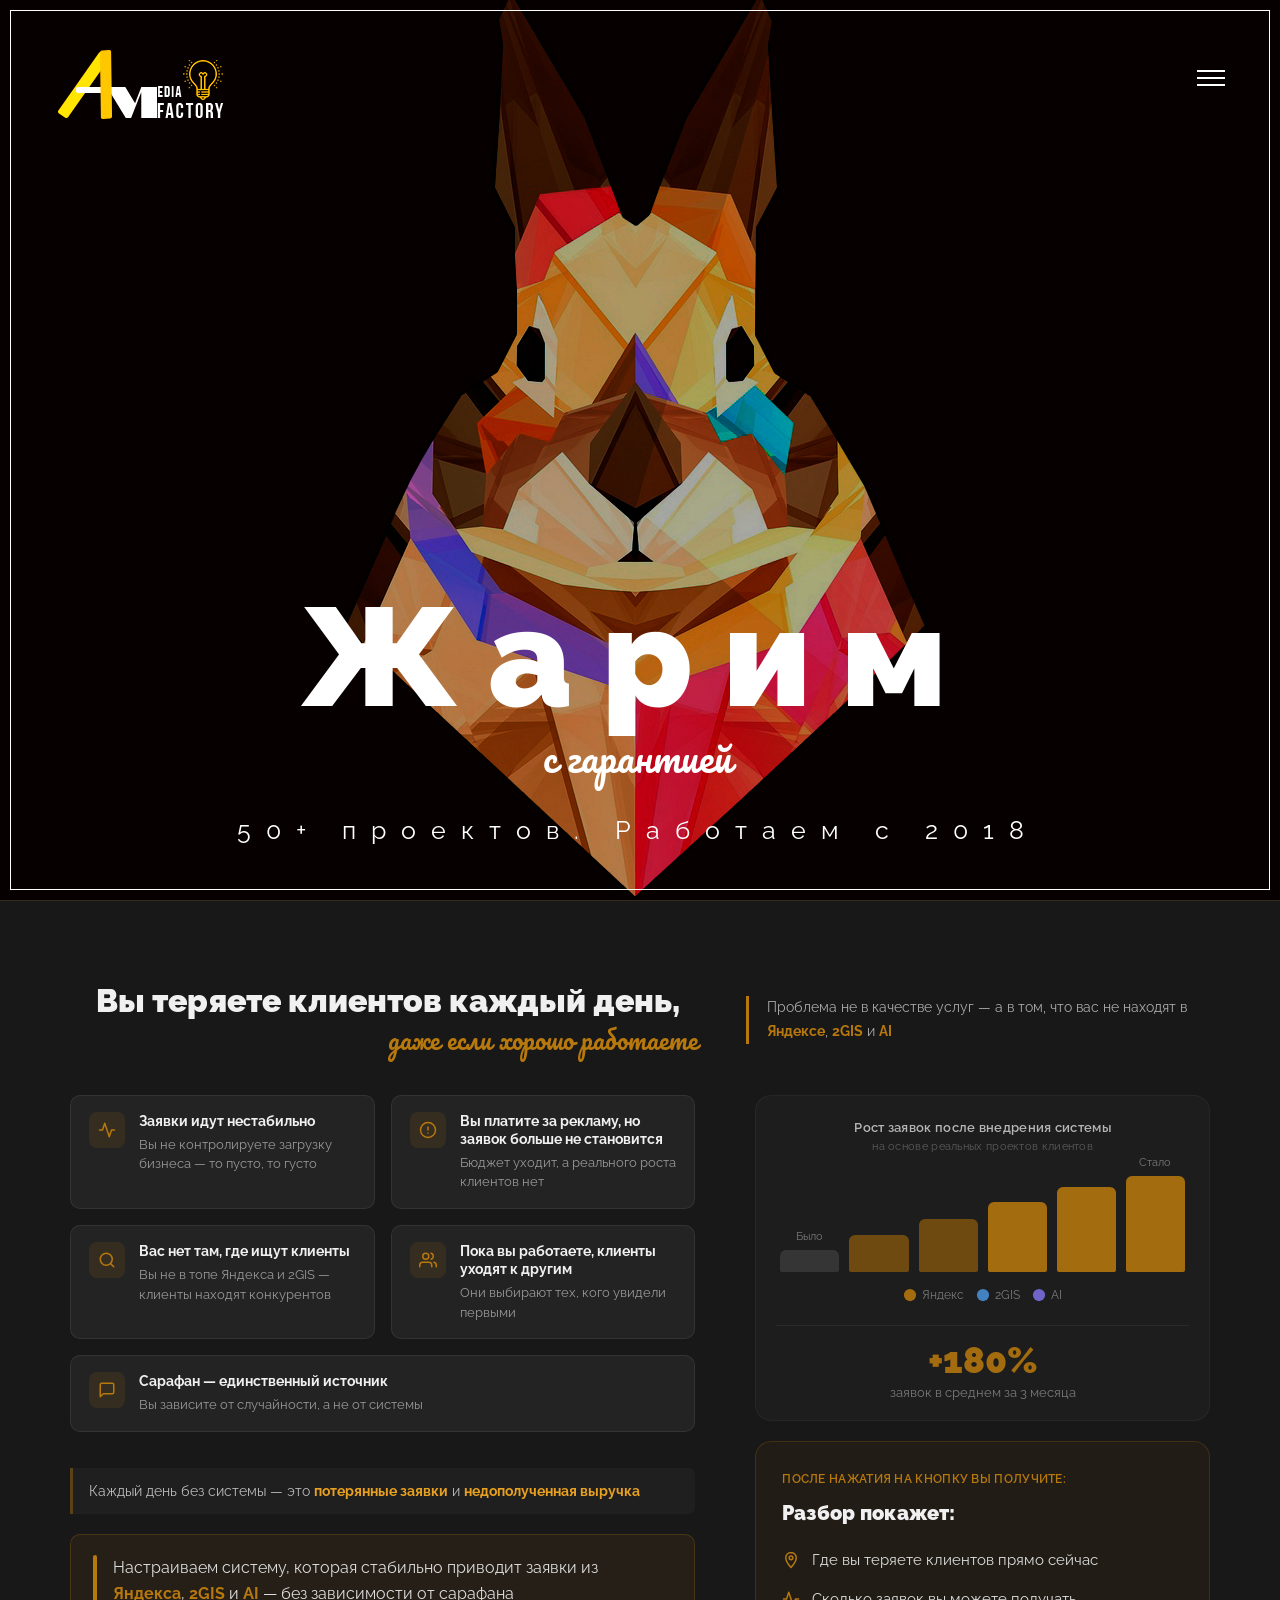
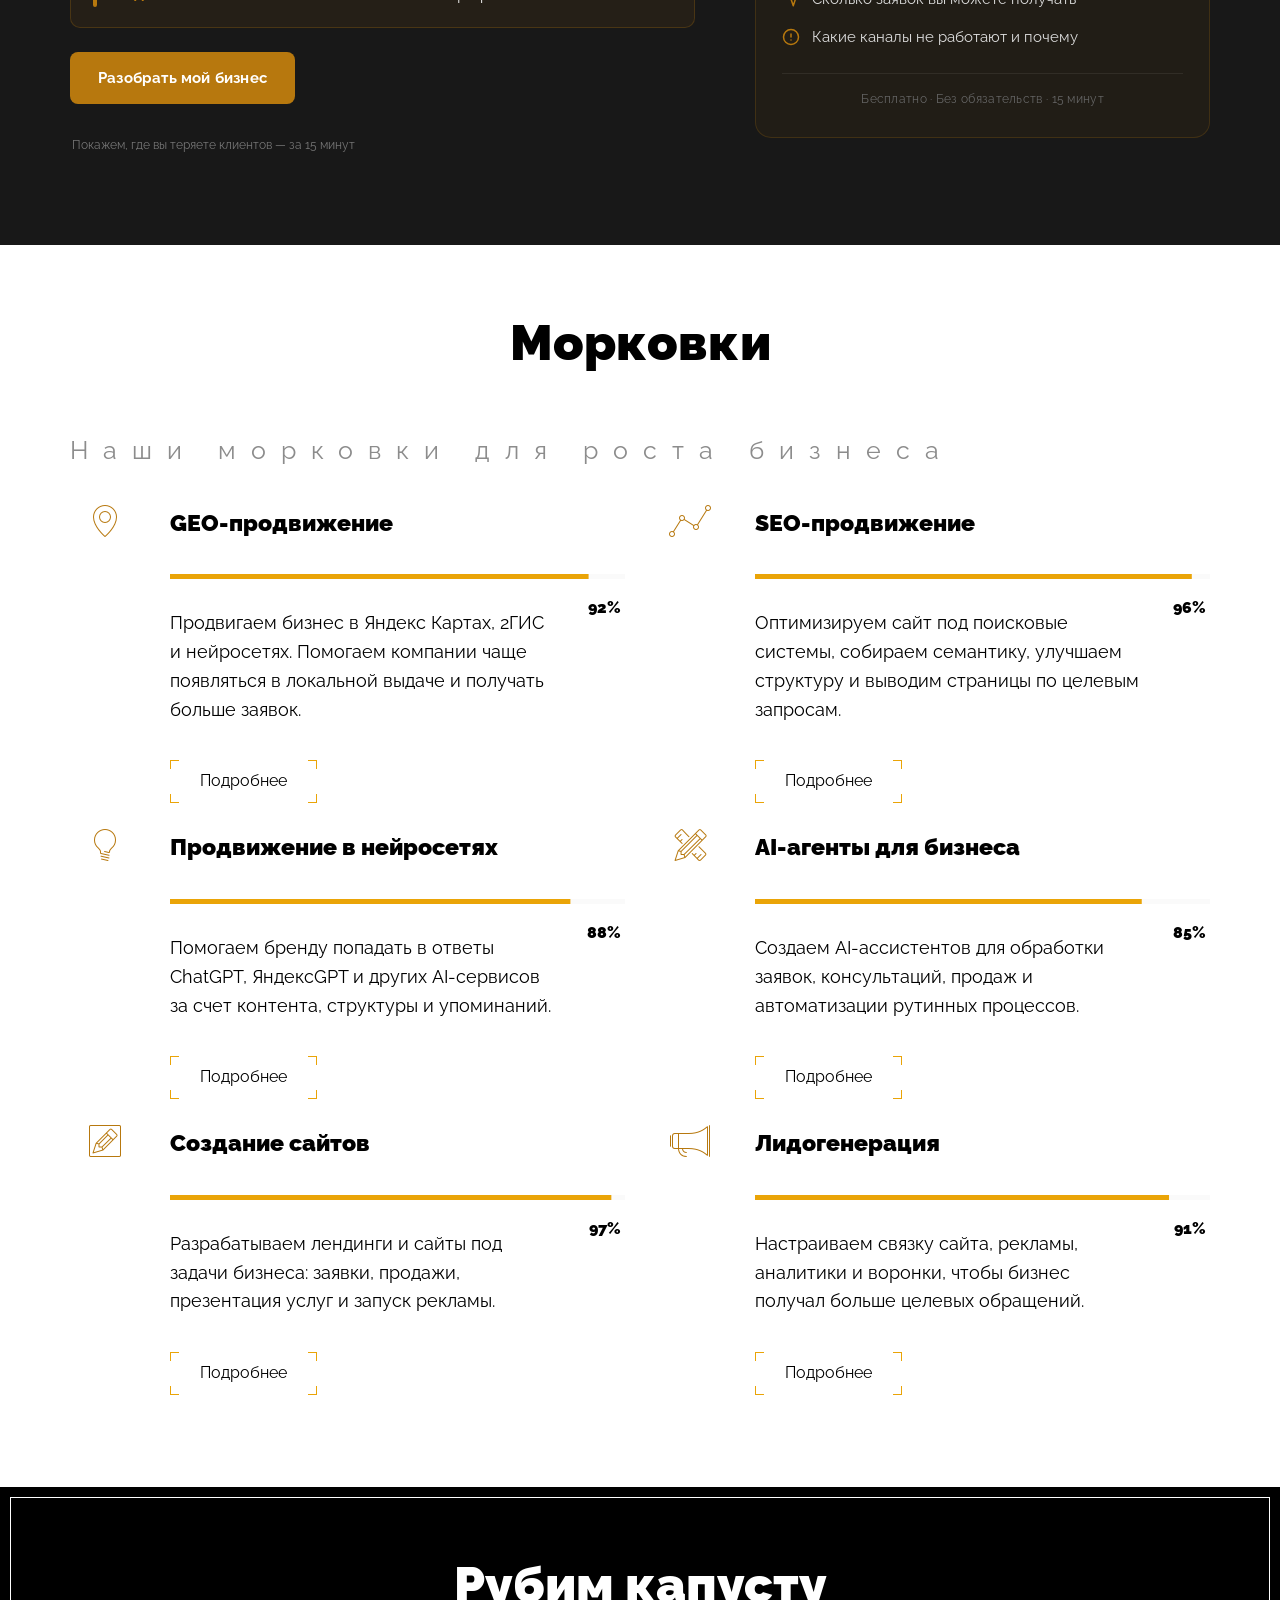
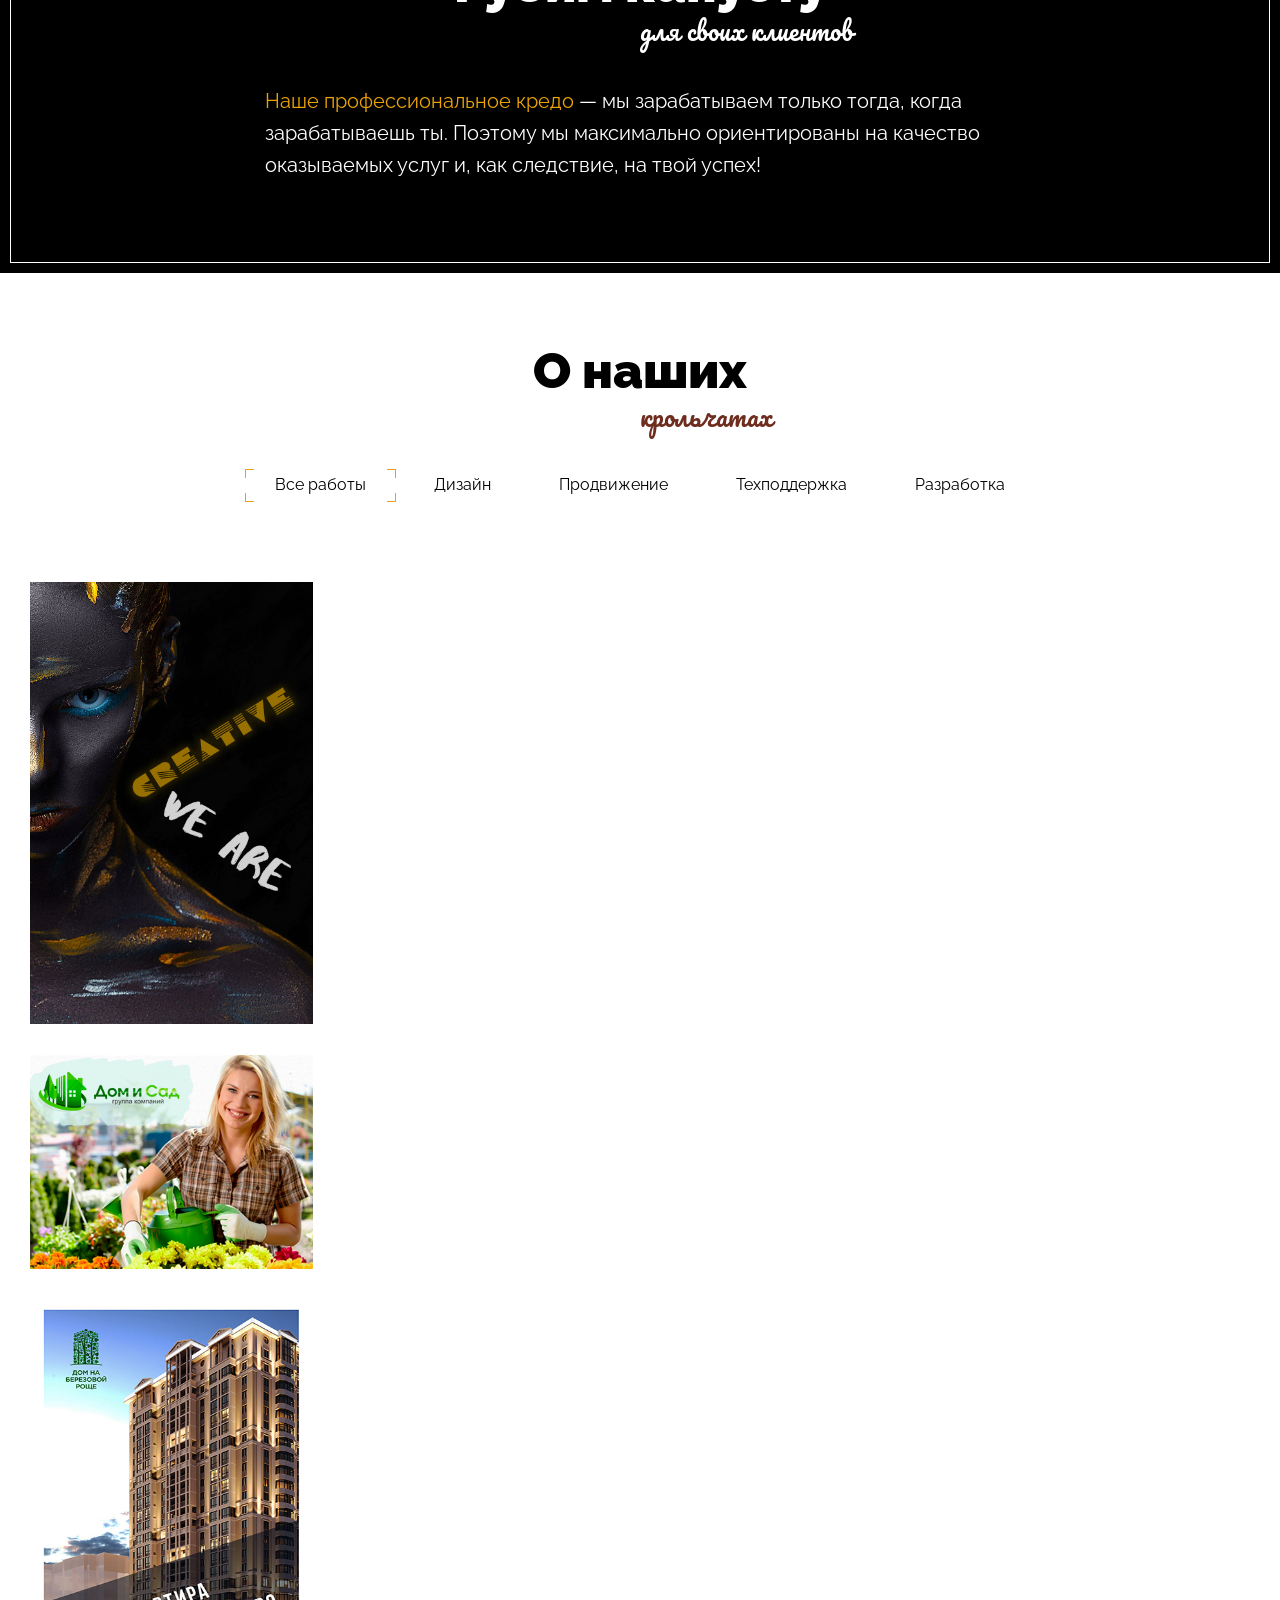
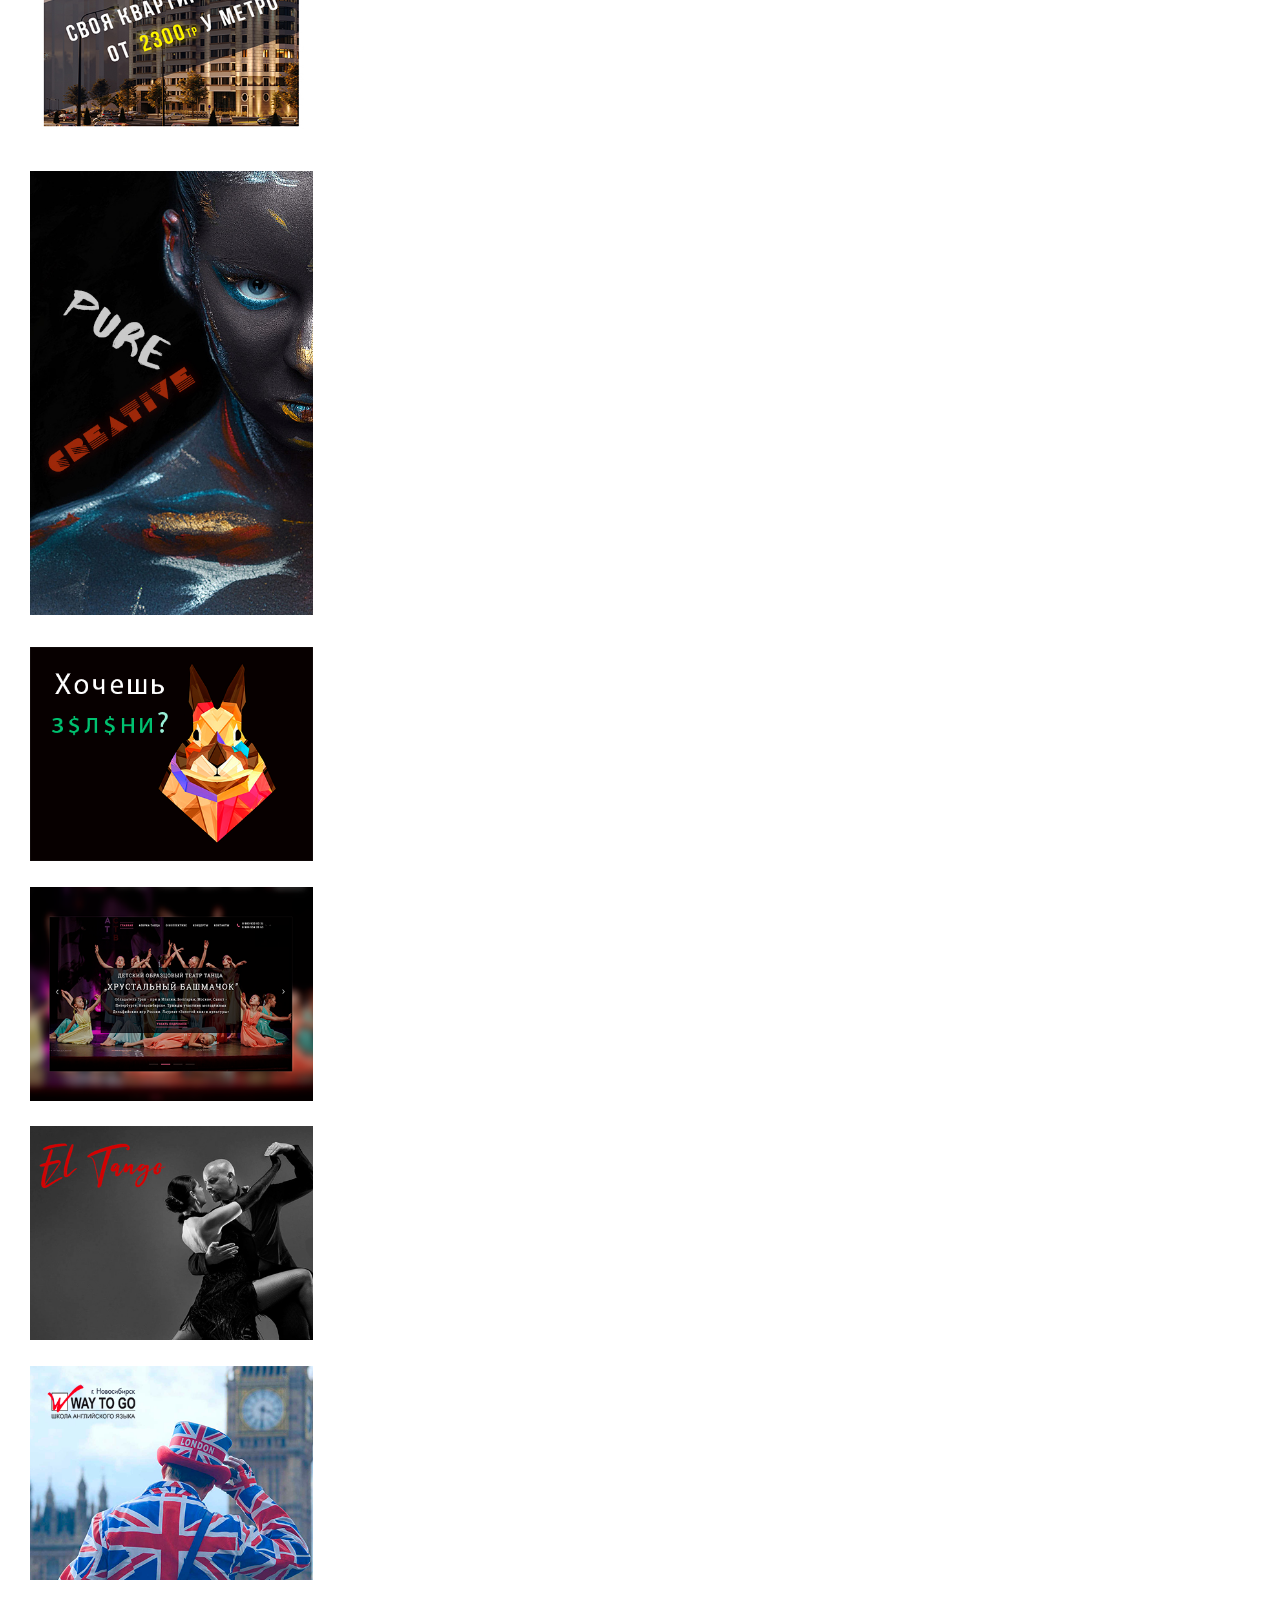
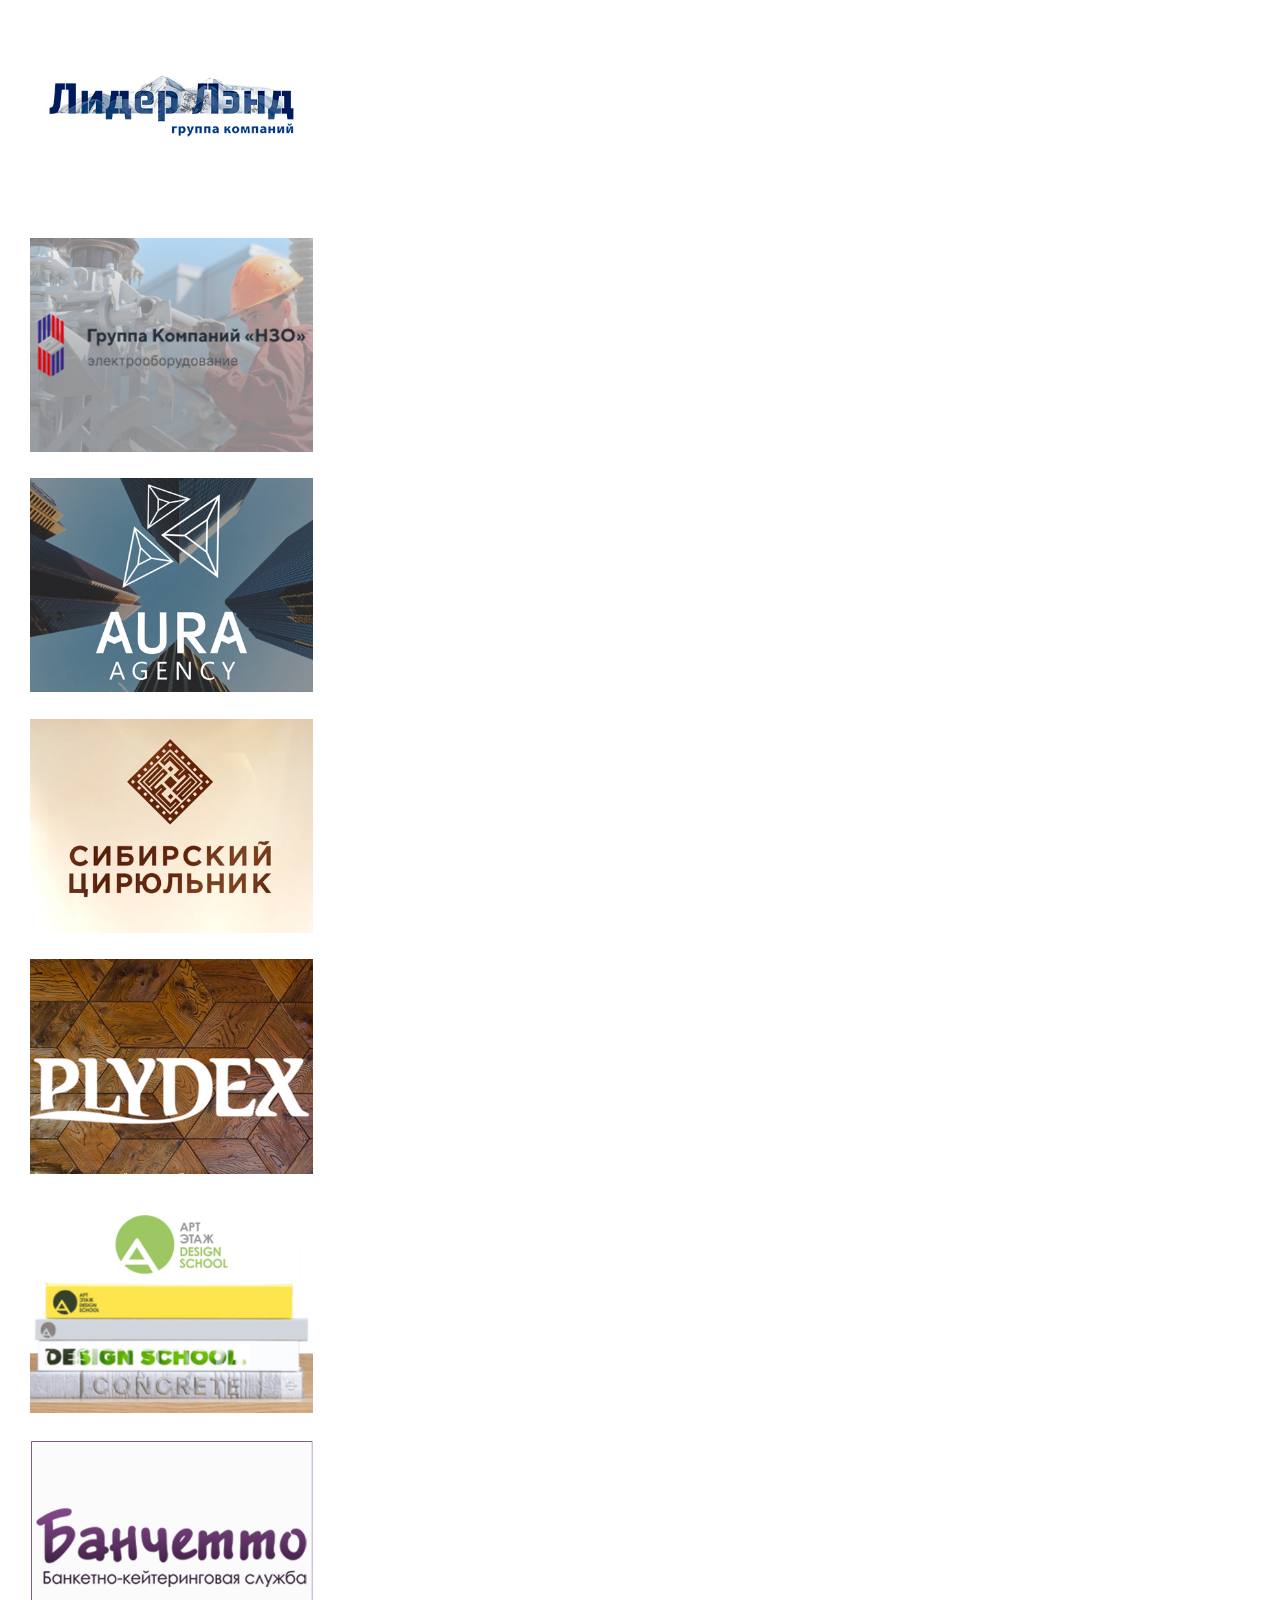
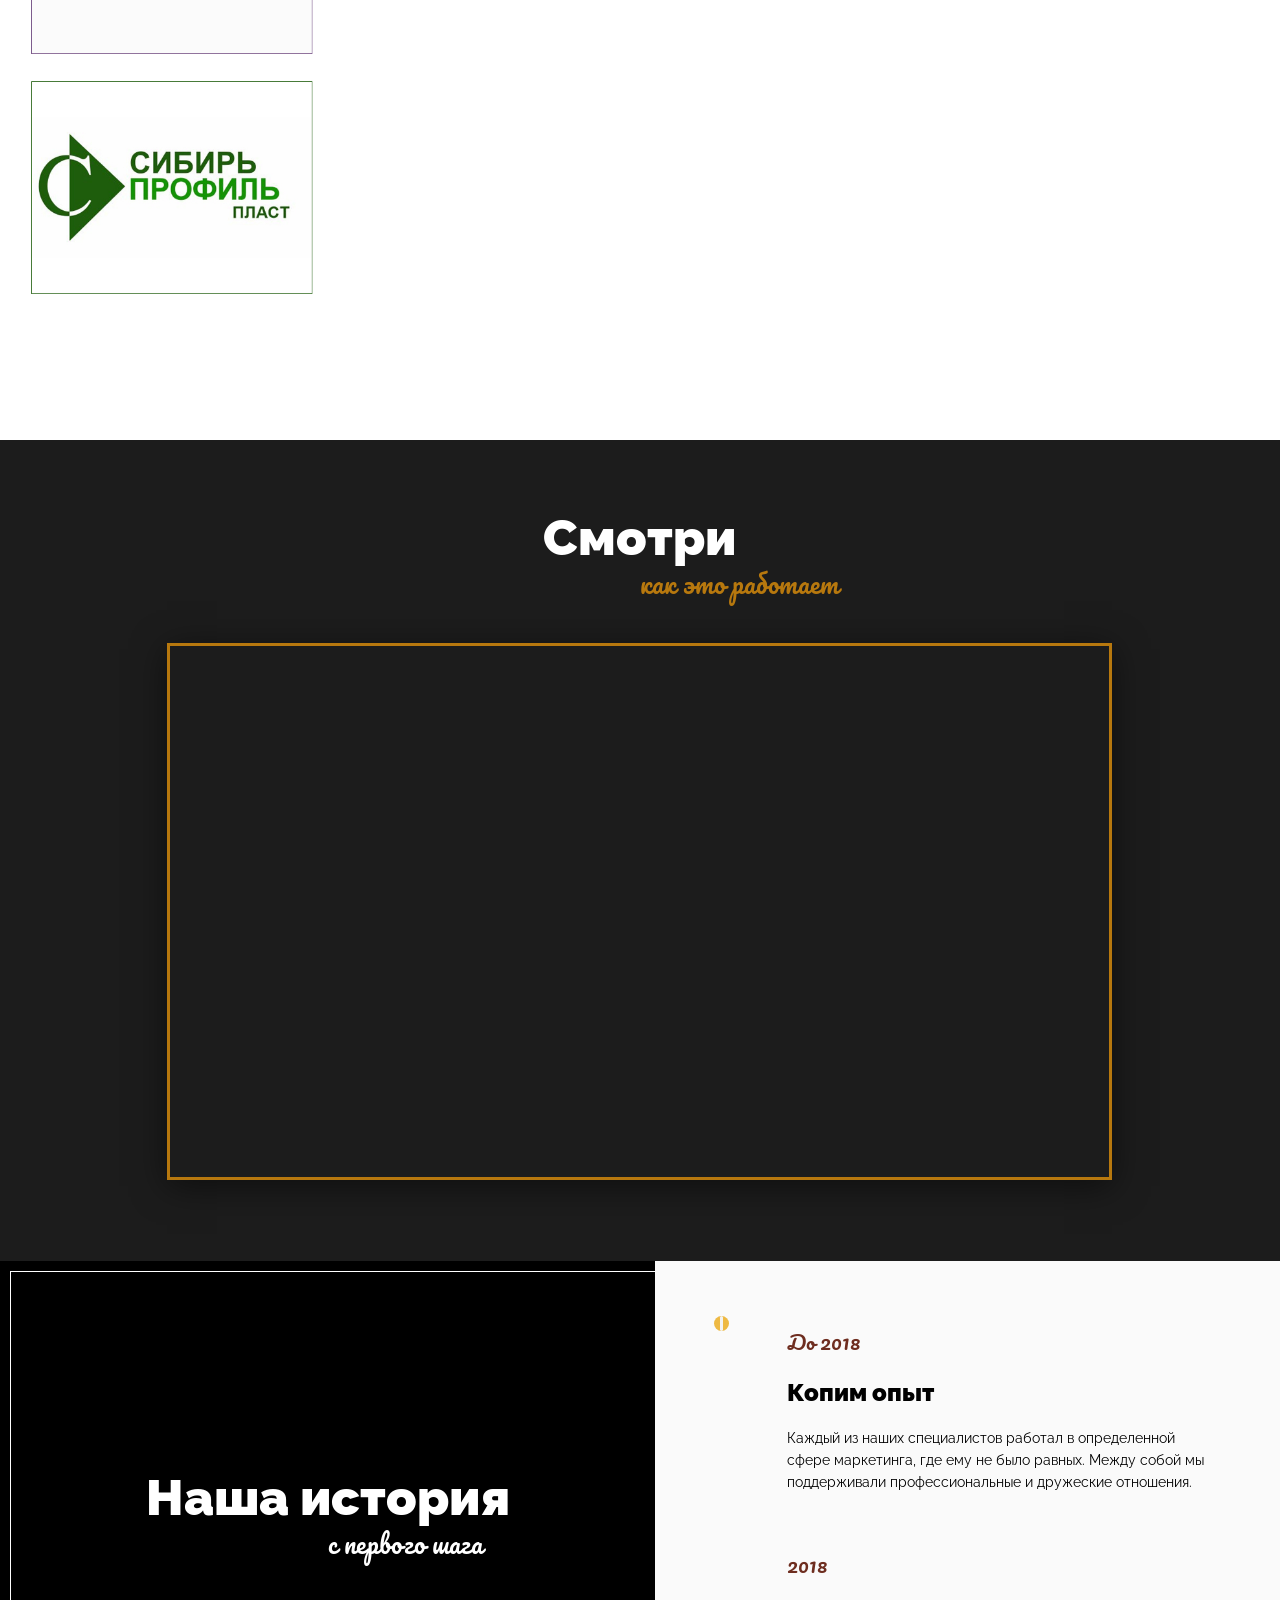
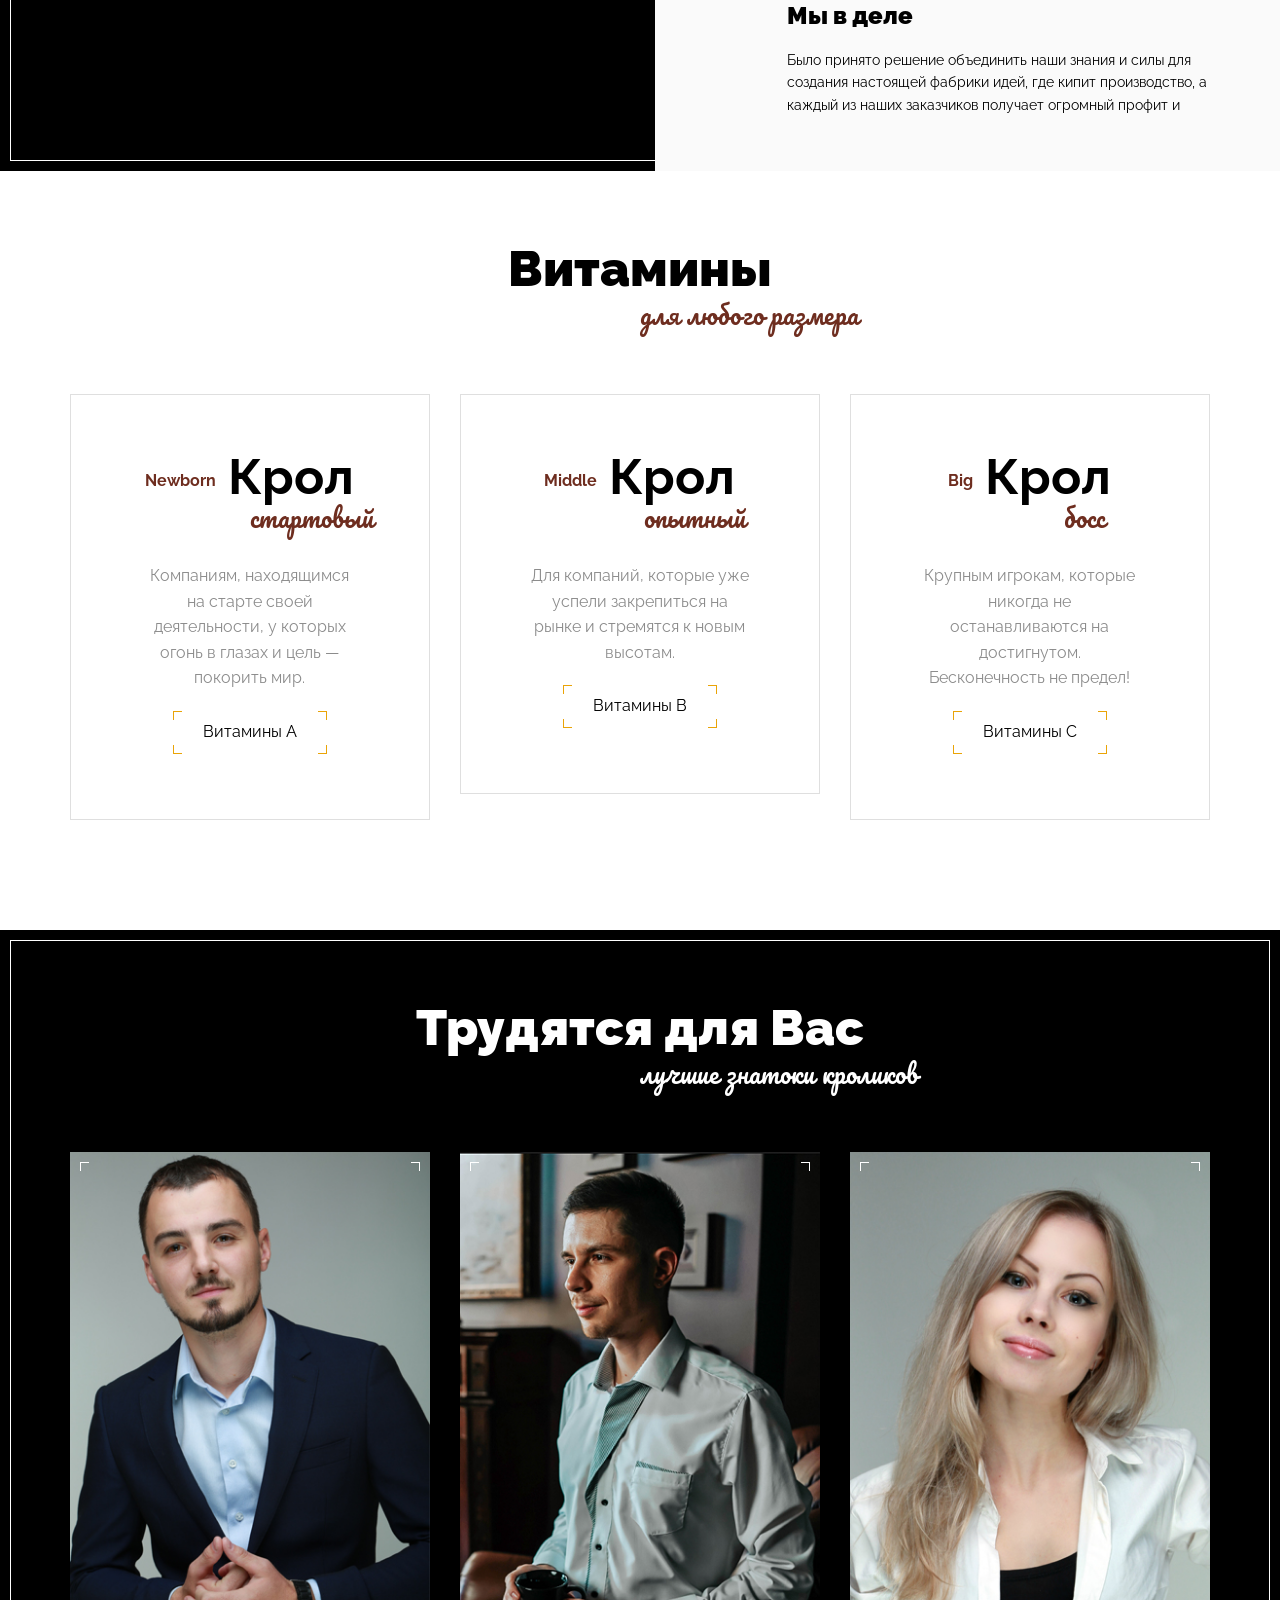
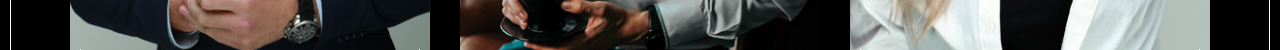
==== commit 27727027: "Меню, заголовок блока и страницы-заглушки для SEO-услуг - Прожарка → #pain-points (2-й экран с болям" ====
--- a/index.html
+++ b/index.html
@@ -139,7 +139,8 @@
 					<div class="drop-down">
 						<ul>
 							<li><a href="#intro">Главная</a></li>
-							<li><a href="#we-have">Прожарка</a></li>
+							<li><a href="#pain-points">Прожарка</a></li>
+							<li><a href="#we-have">Морковки</a></li>
 							<li><a href="#we-put-life">Капуста</a></li>
 							<li><a href="#portfolio">О крольчатах</a></li>
 							<li><a href="#our-history">О нас</a></li>
@@ -254,8 +255,8 @@
 			<div class="container promo-box">
 				<div class="row">
 					<div class="col-md-12">
-						<h2>Наши решения</h2>
-						<p class="desc-title">выберите направление для роста вашего бизнеса</p>
+						<h2>Морковки</h2>
+						<p class="desc-title">Наши морковки для роста бизнеса</p>
 						<div class="row" data-animation="animation">
 							<div class="col-sm-6 block-txt">
 								<i class="el-font icon-map-pin"></i>
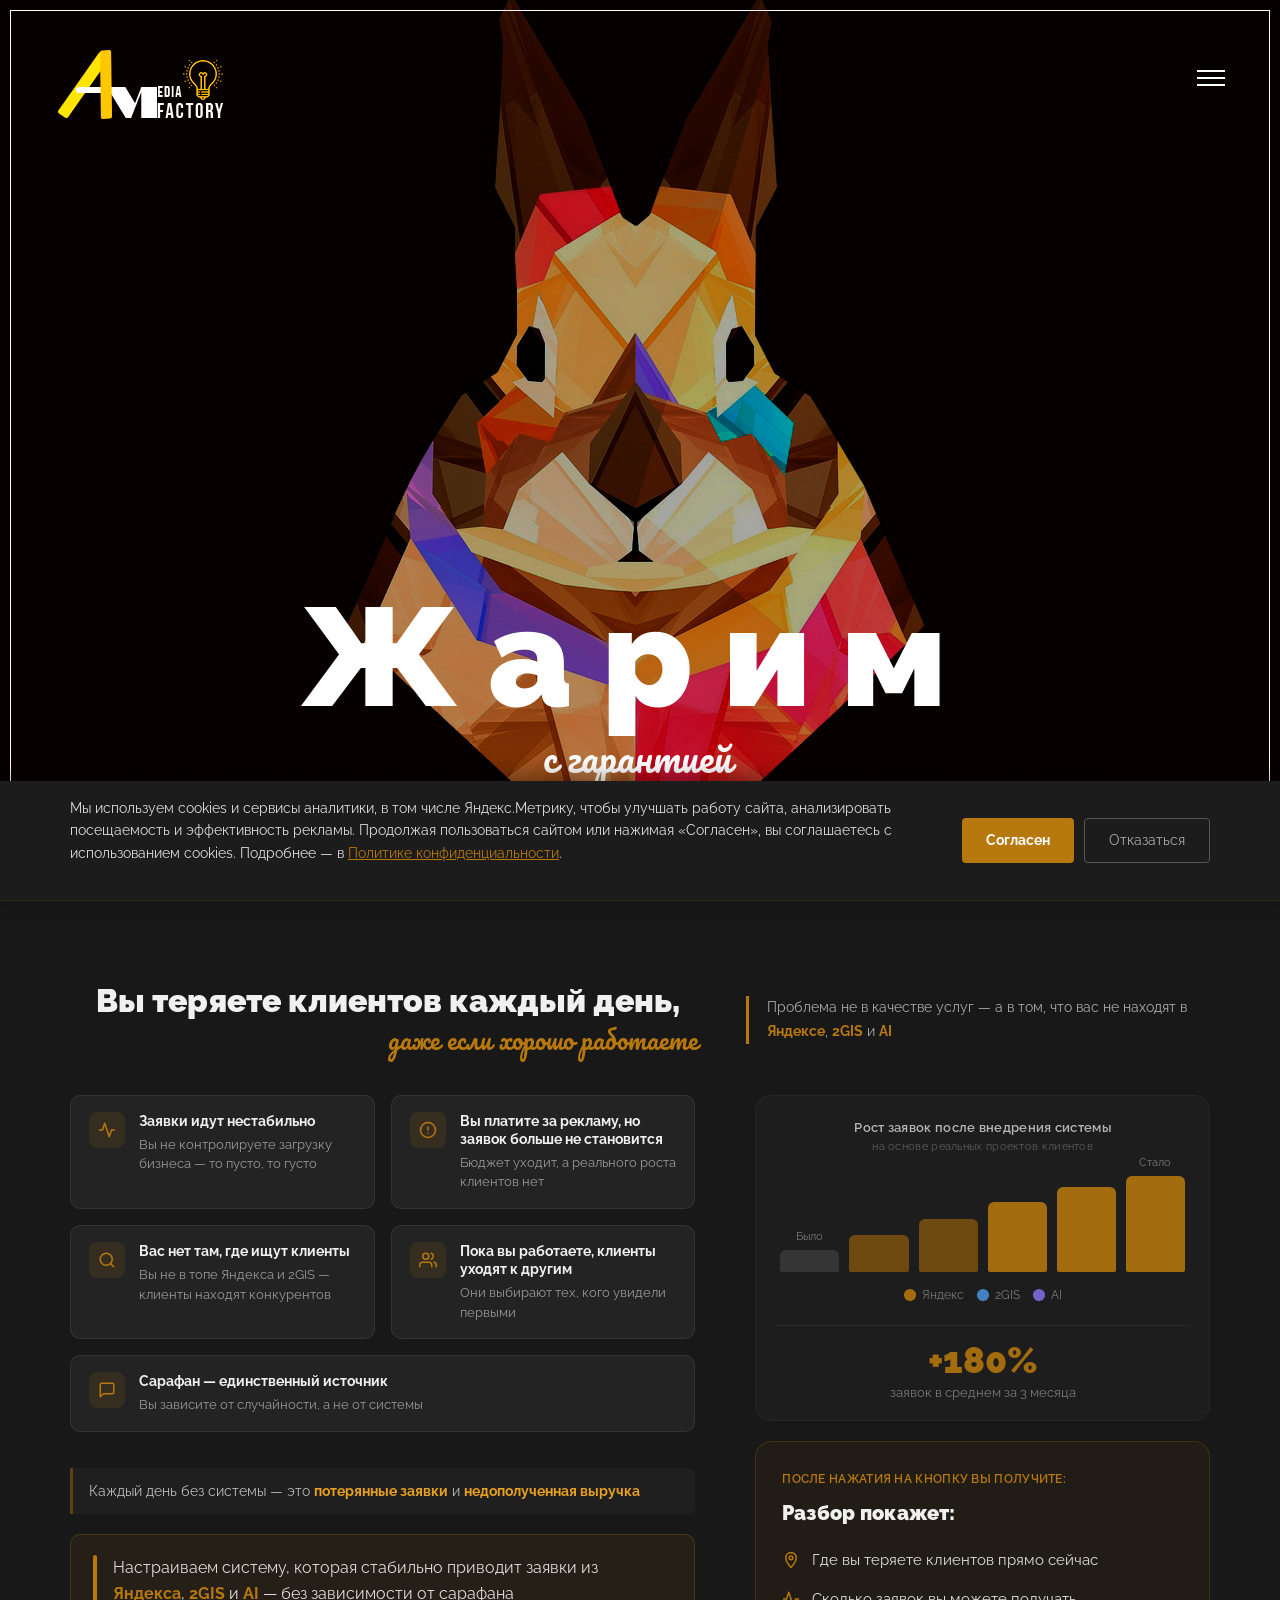
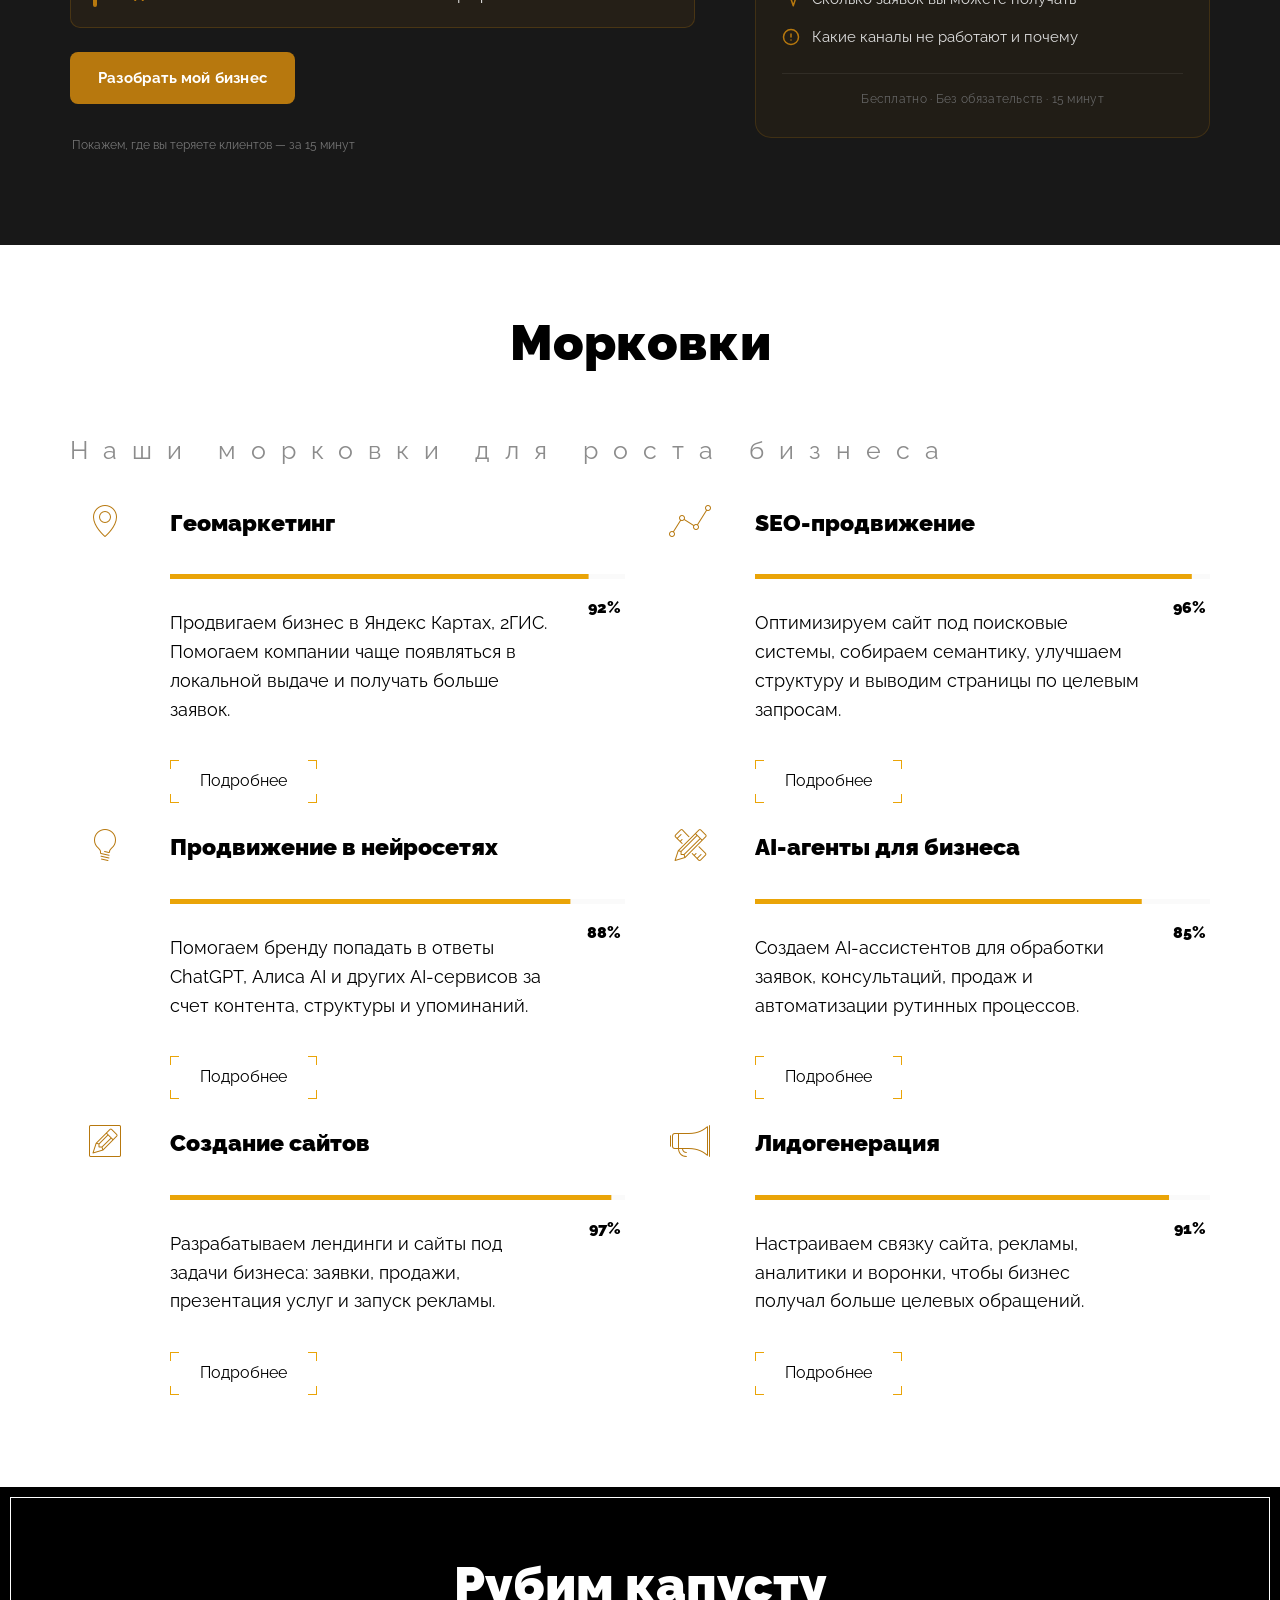
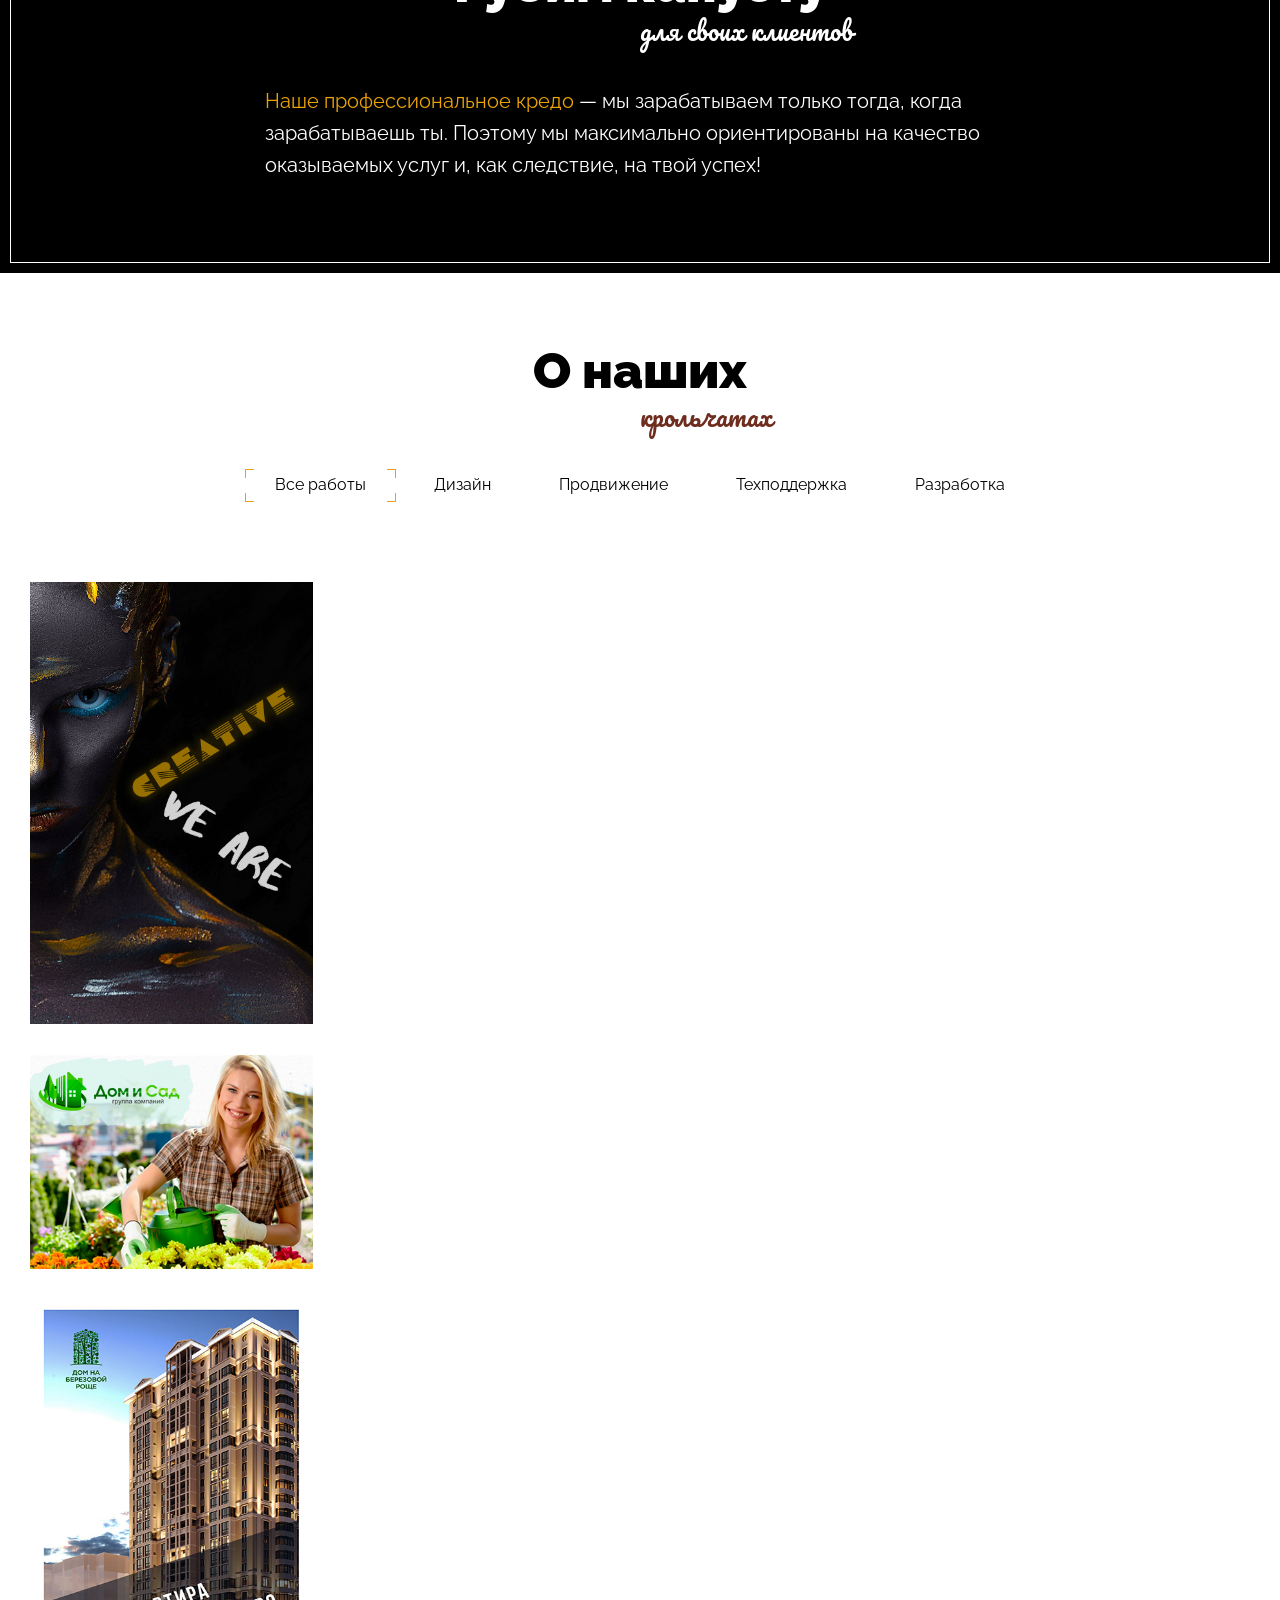
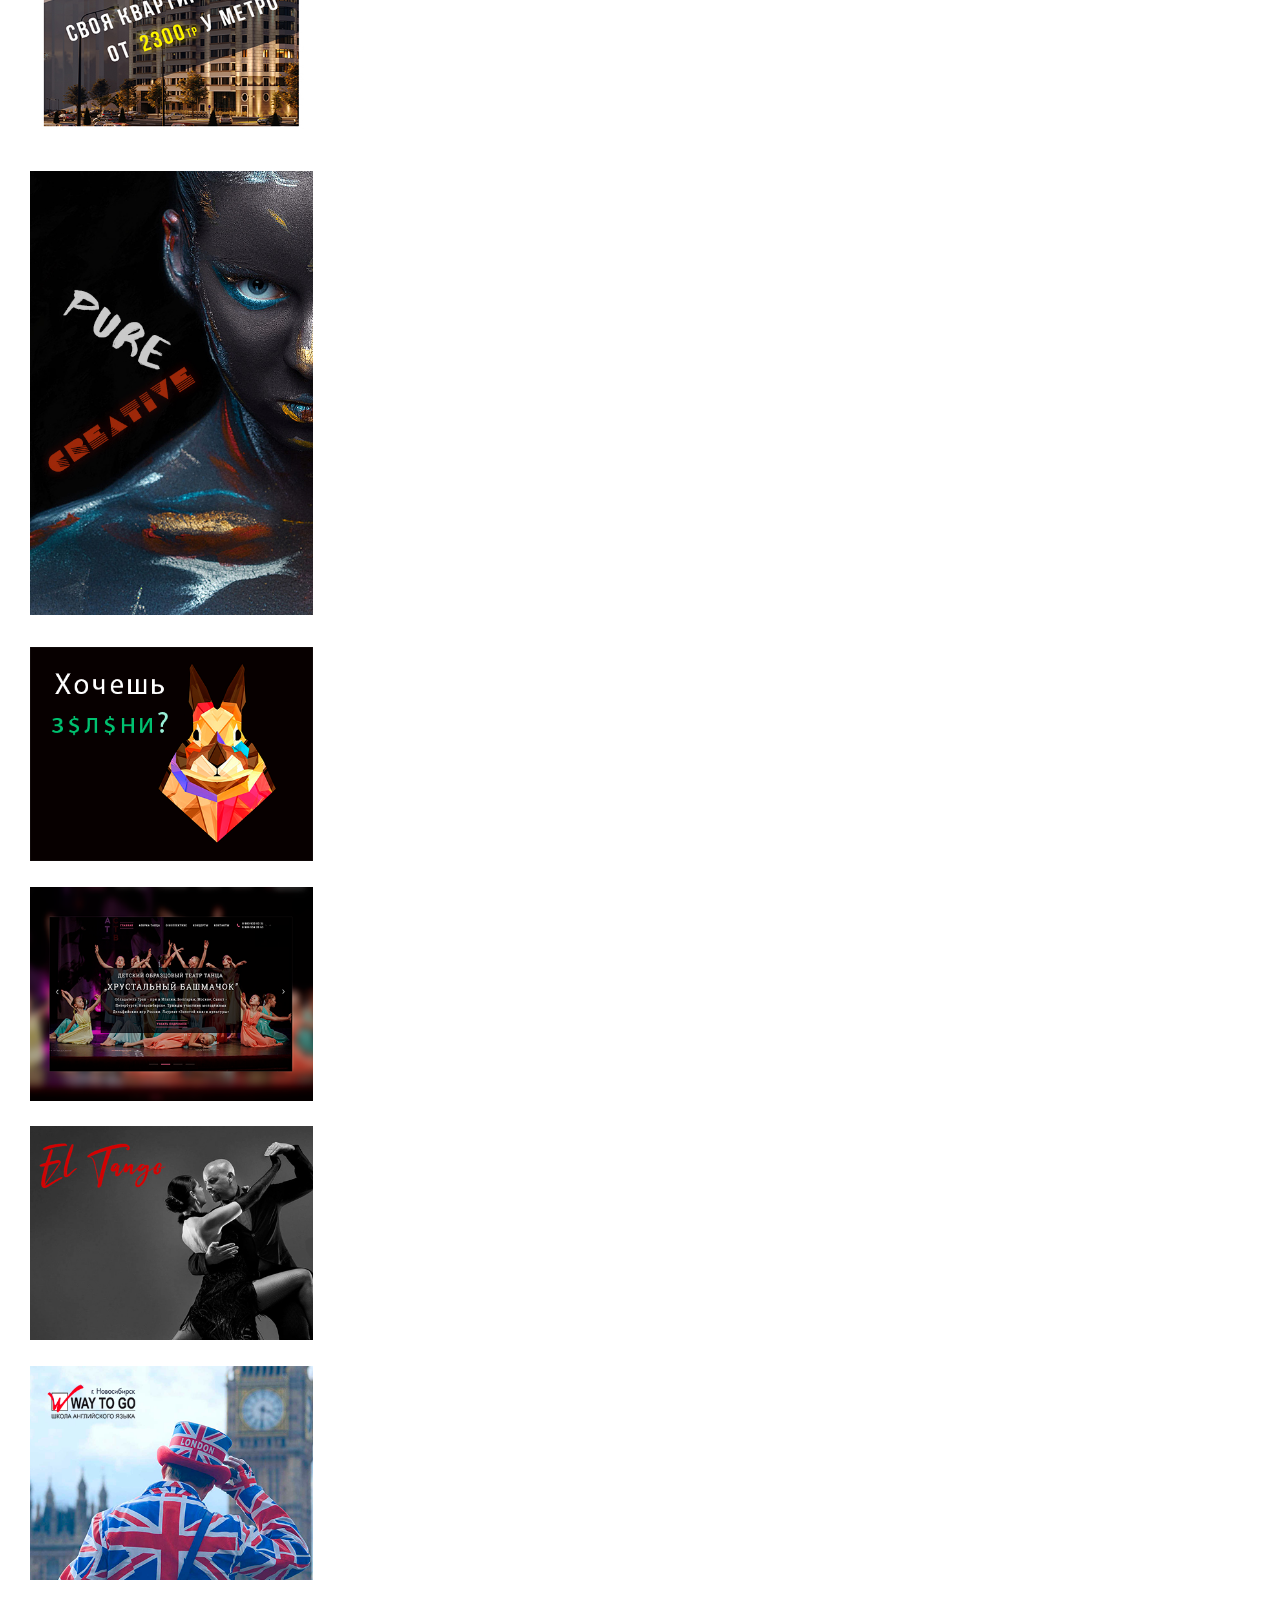
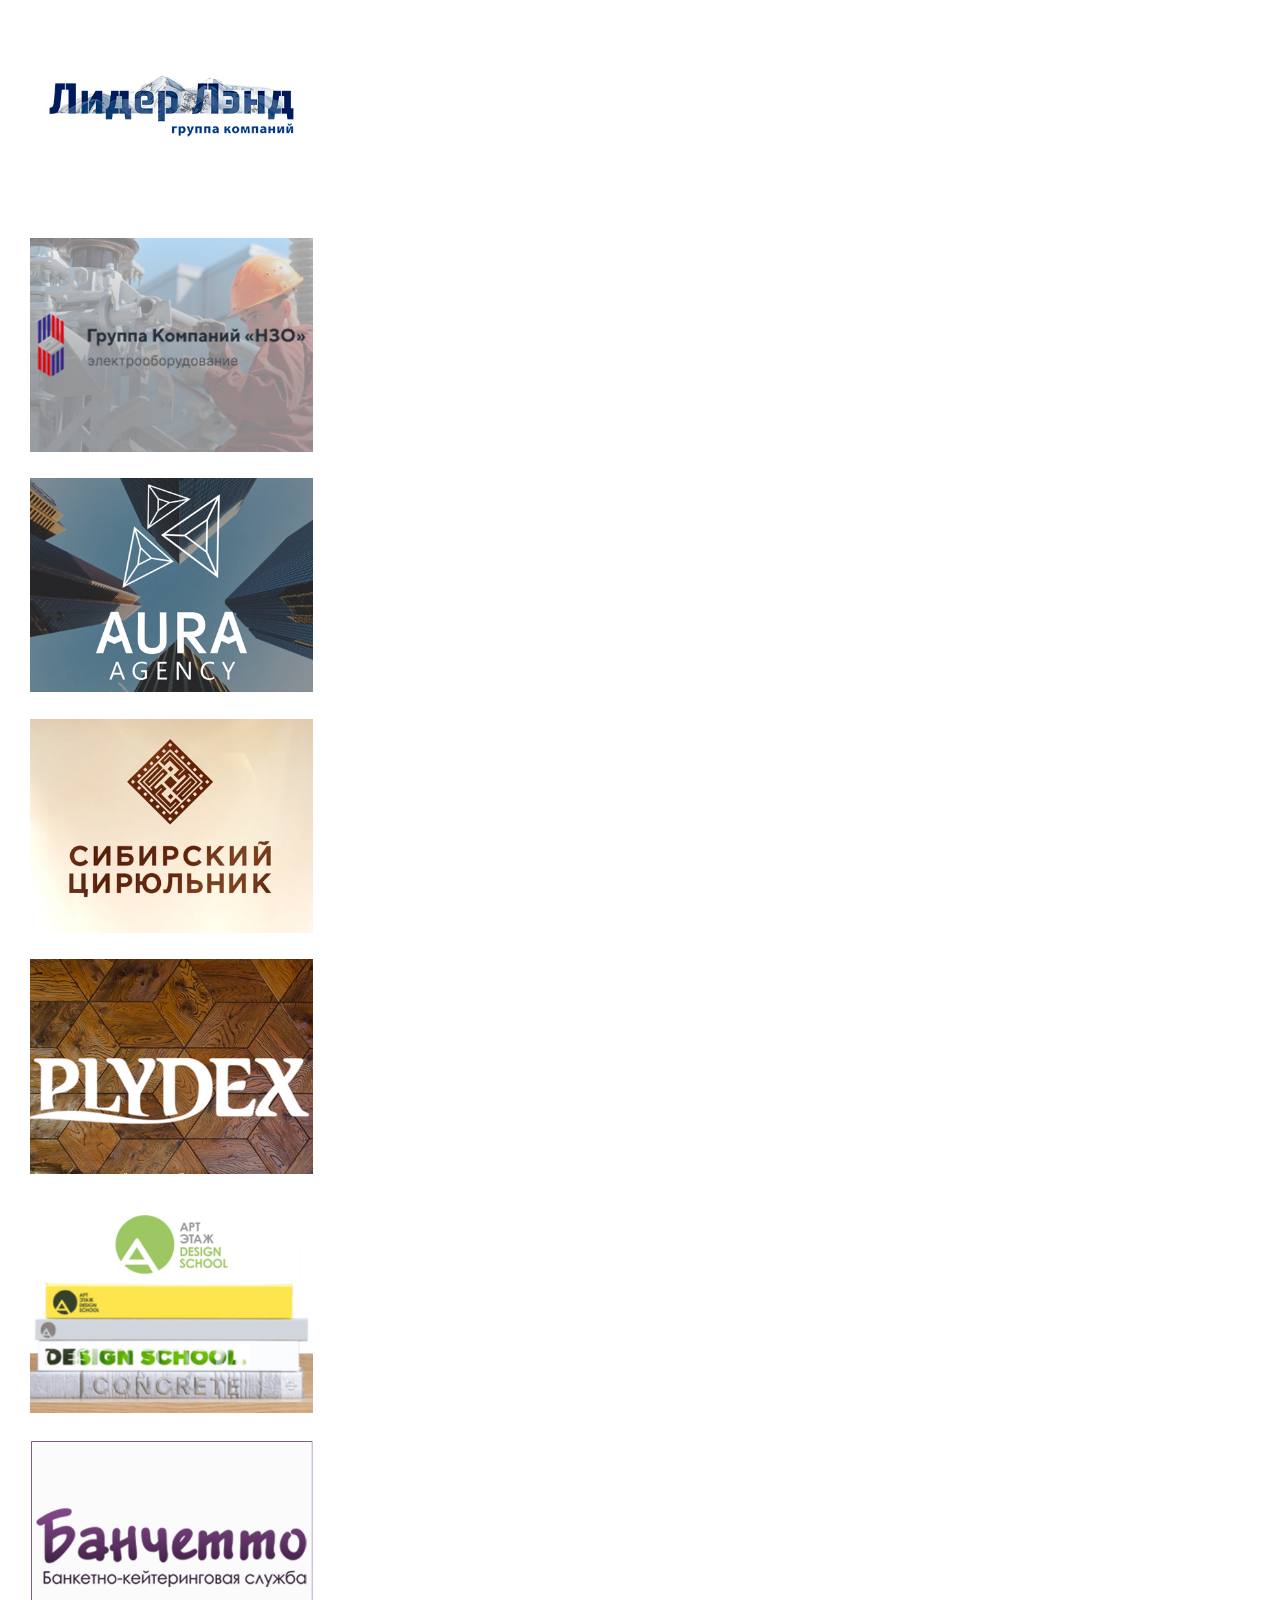
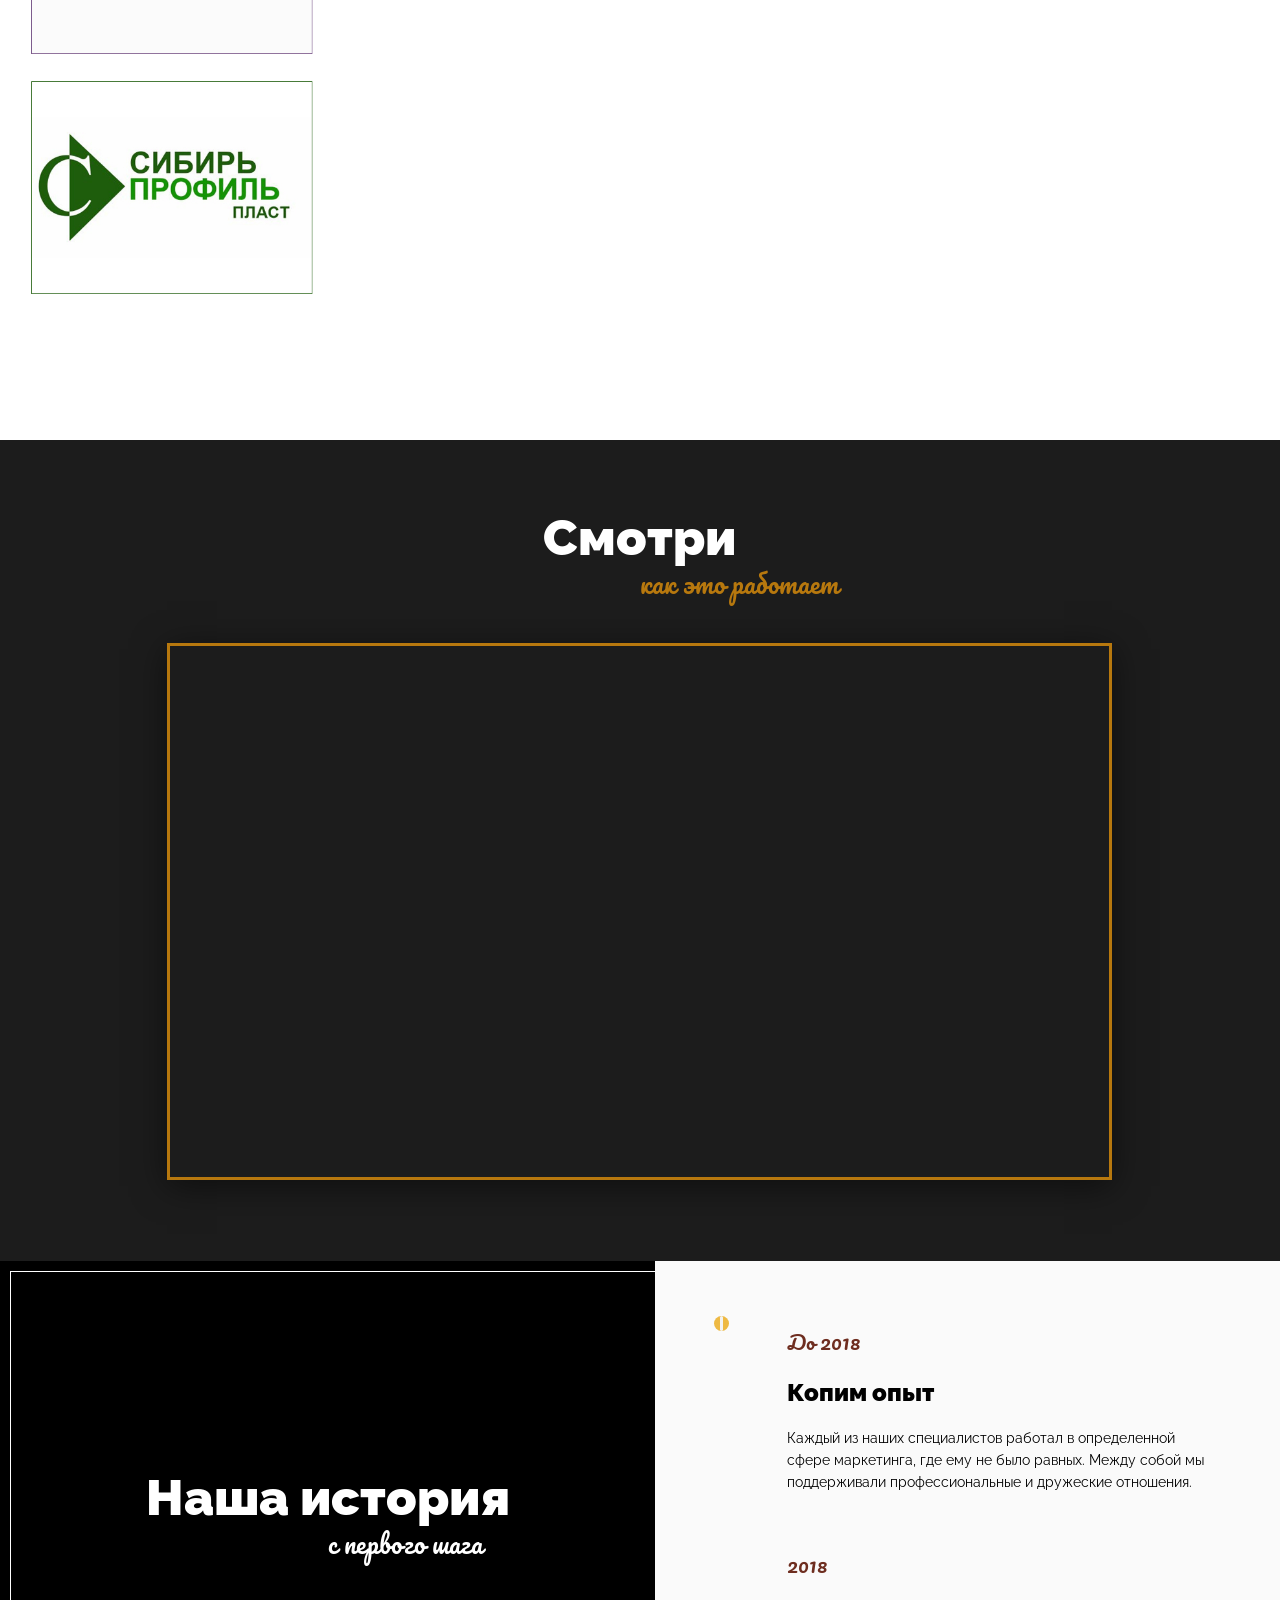
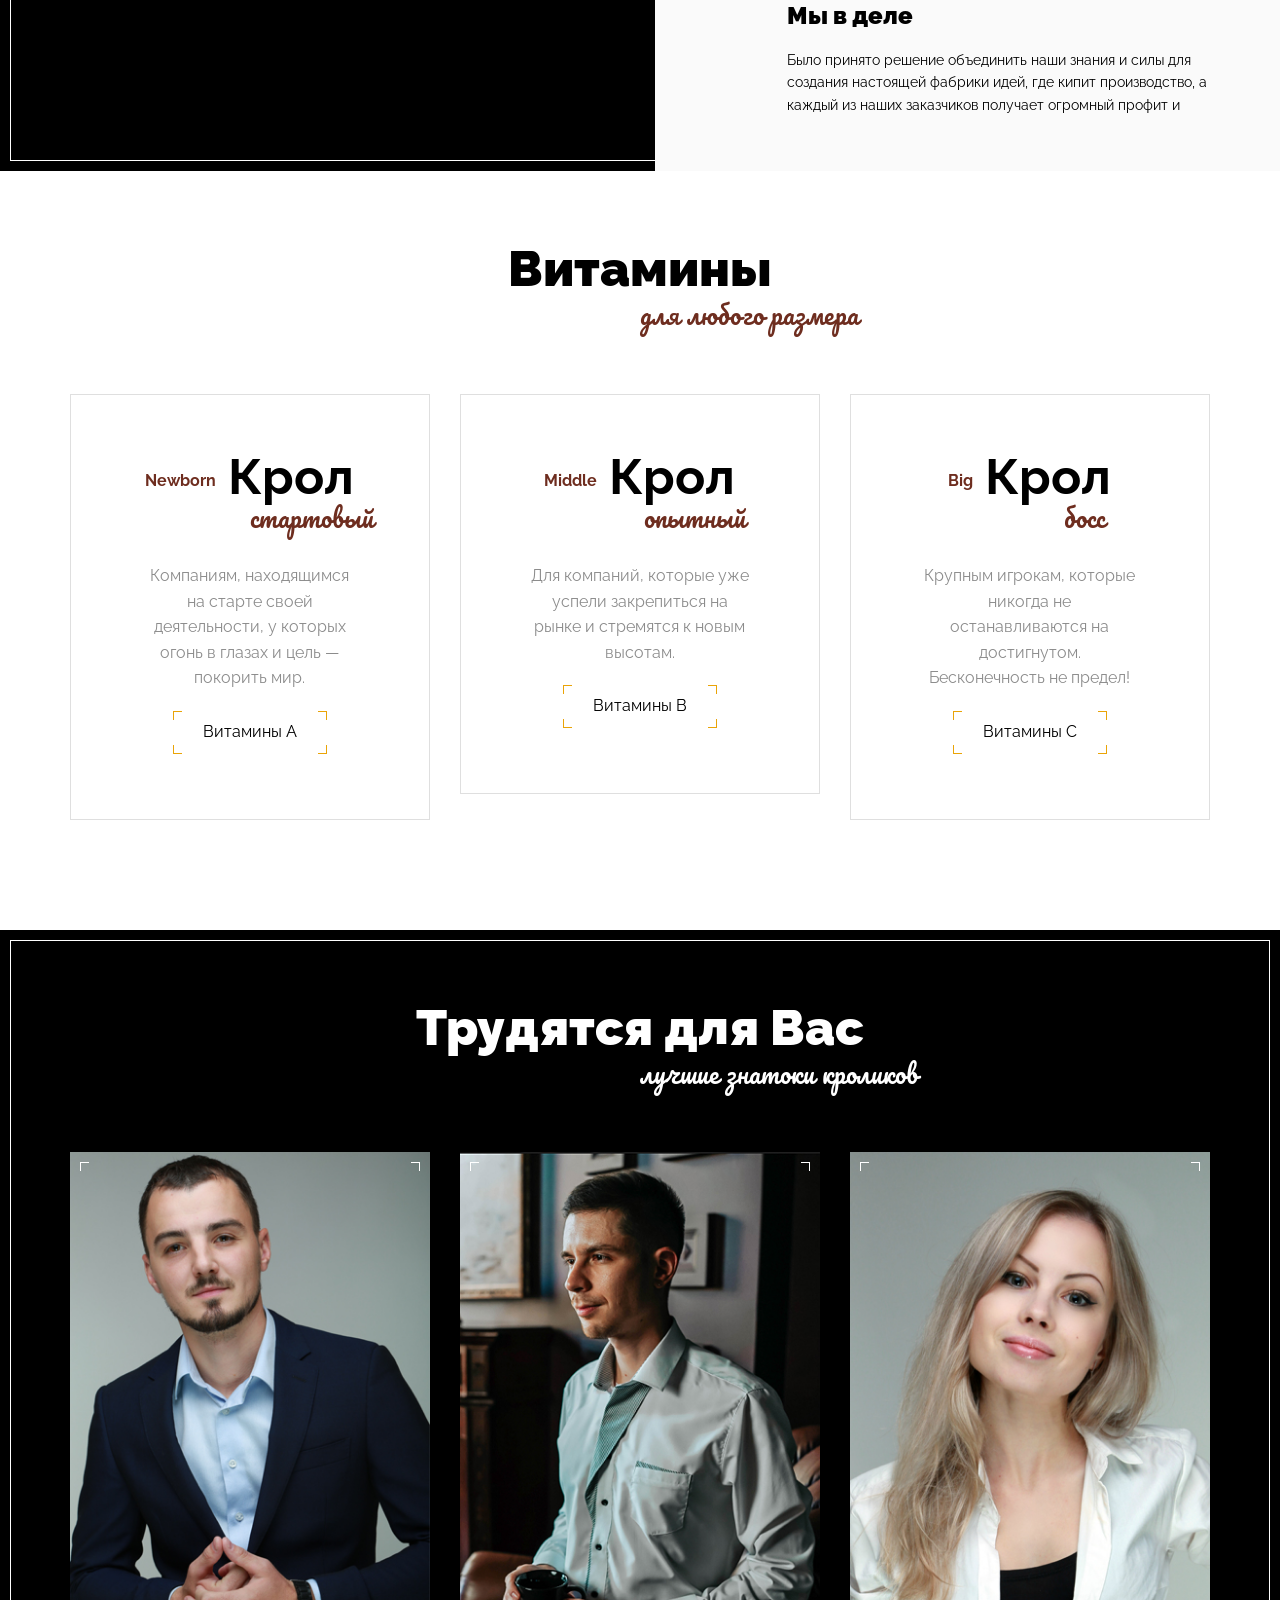
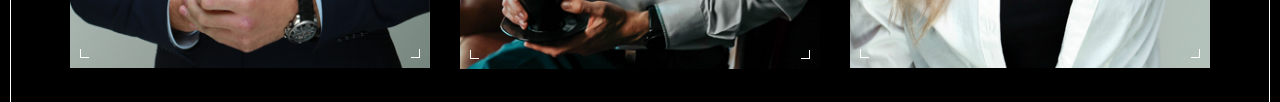
==== commit b150da4c: "Cookie-баннер и правки по 152-ФЗ - Cookie-баннер: появляется при первом визите, кнопки «Согласен» / " ====
--- a/index.html
+++ b/index.html
@@ -116,12 +116,53 @@
     transform: translate(-50%, -50%);
 }
 	
-.form-hp { 
-    position: absolute; 
-    left: -9999px; 
-    opacity: 0; 
-    pointer-events: none; 
+.form-hp {
+    position: absolute;
+    left: -9999px;
+    opacity: 0;
+    pointer-events: none;
     tab-index: -1;
+}
+
+/* ===== Cookie Banner ===== */
+#cookie-banner {
+    position: fixed;
+    bottom: 0; left: 0; right: 0;
+    background: #1c1c1c;
+    color: #ddd;
+    z-index: 99999;
+    padding: 16px 20px;
+    font-family: 'Raleway', sans-serif;
+    font-size: 14px;
+    line-height: 1.6;
+    box-shadow: 0 -4px 20px rgba(0,0,0,.4);
+    transform: translateY(100%);
+    transition: transform .4s ease;
+}
+#cookie-banner.cookie--show { transform: translateY(0); }
+.cookie-inner {
+    max-width: 1140px; margin: 0 auto;
+    display: flex; align-items: center; gap: 20px; flex-wrap: wrap;
+}
+.cookie-text { flex: 1; min-width: 200px; }
+.cookie-text a { color: #b7780e; text-decoration: underline; cursor: pointer; }
+.cookie-btns { display: flex; gap: 10px; flex-shrink: 0; flex-wrap: wrap; }
+.cookie-btn-ok {
+    background: #b7780e; color: #fff; border: none;
+    padding: 10px 24px; font-family: 'Raleway',sans-serif;
+    font-size: 14px; font-weight: 700; cursor: pointer; border-radius: 4px; white-space: nowrap;
+}
+.cookie-btn-ok:hover { background: #9a6409; }
+.cookie-btn-no {
+    background: transparent; color: #aaa; border: 1px solid #555;
+    padding: 10px 24px; font-family: 'Raleway',sans-serif;
+    font-size: 14px; cursor: pointer; border-radius: 4px; white-space: nowrap;
+}
+.cookie-btn-no:hover { color: #fff; border-color: #999; }
+@media (max-width: 600px) {
+    .cookie-inner { flex-direction: column; align-items: flex-start; }
+    .cookie-btns { width: 100%; }
+    .cookie-btn-ok, .cookie-btn-no { flex: 1; text-align: center; min-height: 44px; }
 }
 </style>
 </head>
@@ -129,6 +170,17 @@
 	<div id="form-toast" class="form-toast">
     	<span class="form-toast__text"></span>
 	</div>
+	<!-- Cookie Banner -->
+	<div id="cookie-banner" role="dialog" aria-label="Уведомление о cookies">
+		<div class="cookie-inner">
+			<p class="cookie-text">Мы используем cookies и сервисы аналитики, в том числе Яндекс.Метрику, чтобы улучшать работу сайта, анализировать посещаемость и эффективность рекламы. Продолжая пользоваться сайтом или нажимая «Согласен», вы соглашаетесь с использованием cookies. Подробнее — в <a href="#" data-toggle="modal" data-target="#privacyModal" id="cookie-policy-link">Политике конфиденциальности</a>.</p>
+			<div class="cookie-btns">
+				<button class="cookie-btn-ok" id="cookie-accept">Согласен</button>
+				<button class="cookie-btn-no" id="cookie-decline">Отказаться</button>
+			</div>
+		</div>
+	</div>
+
 	<div id="wrapper">
 		<!-- Header -->
 		<header id="header">
@@ -261,9 +313,9 @@
 							<div class="col-sm-6 block-txt">
 								<i class="el-font icon-map-pin"></i>
 								<div class="text-holder">
-									<strong class="title">GEO-продвижение</strong>
+									<strong class="title">Геомаркетинг</strong>
 									<div class="progress-area" data-to="92"></div>
-									<p>Продвигаем бизнес в Яндекс Картах, 2ГИС и нейросетях. Помогаем компании чаще появляться в локальной выдаче и получать больше заявок.</p>
+									<p>Продвигаем бизнес в Яндекс Картах, 2ГИС. Помогаем компании чаще появляться в локальной выдаче и получать больше заявок.</p>
 									<a href="/geo-prodvizhenie/" class="btn"><span>Подробнее</span></a>
 								</div>
 							</div>
@@ -283,7 +335,7 @@
 								<div class="text-holder">
 									<strong class="title">Продвижение в нейросетях</strong>
 									<div class="progress-area" data-to="88"></div>
-									<p>Помогаем бренду попадать в ответы ChatGPT, ЯндексGPT и других AI-сервисов за счет контента, структуры и упоминаний.</p>
+									<p>Помогаем бренду попадать в ответы ChatGPT, Алиса AI и других AI-сервисов за счет контента, структуры и упоминаний.</p>
 									<a href="/prodvizhenie-v-neyrosetyah/" class="btn"><span>Подробнее</span></a>
 								</div>
 							</div>
@@ -786,7 +838,7 @@
 						<div style="margin: 12px 0 16px; font-size: 13px; color: #555;">
 							<label style="display:flex; align-items:flex-start; gap:8px; cursor:pointer;">
 								<input type="checkbox" name="consent" required style="margin-top:3px; accent-color:#b7780e; flex-shrink:0;">
-								<span>Я согласен(а) с <a href="#" data-toggle="modal" data-target="#consentModal" style="color:#b7780e; text-decoration:underline;" onclick="return false;">обработкой персональных данных</a></span>
+								<span>Я даю согласие на обработку моих персональных данных в соответствии с <a href="#" data-toggle="modal" data-target="#privacyModal" style="color:#b7780e; text-decoration:underline;" onclick="return false;">Политикой конфиденциальности</a> и <a href="#" data-toggle="modal" data-target="#consentModal" style="color:#b7780e; text-decoration:underline;" onclick="return false;">Согласием на обработку персональных данных</a></span>
 							</label>
 						</div>
 
@@ -883,9 +935,14 @@
 			<div class="container">
 				<div style="display:flex; flex-direction:column; align-items:center; padding:20px 0 10px; text-align:center;">
 					<img src="images/logo4.png" alt="logo" style="margin-bottom:14px;">
-					<p style="margin:0; font-size:13px; color:#aaa;">
-						&copy; Copyright 2018-2026 — АМФ-маркетинг &nbsp;·&nbsp;
+					<p style="margin:0; font-size:13px; color:#aaa; line-height:2;">
+						&copy; Copyright 2018-2026 — АМФ-маркетинг
+						<br>
 						<a href="#" data-toggle="modal" data-target="#privacyModal" style="color:#aaa; text-decoration:none;" onmouseover="this.style.color='#b7780e'" onmouseout="this.style.color='#aaa'">Политика конфиденциальности</a>
+						&nbsp;·&nbsp;
+						<a href="#" data-toggle="modal" data-target="#consentModal" style="color:#aaa; text-decoration:none;" onmouseover="this.style.color='#b7780e'" onmouseout="this.style.color='#aaa'">Согласие на обработку персональных данных</a>
+						&nbsp;·&nbsp;
+						<a href="#" id="cookie-settings-link" style="color:#aaa; text-decoration:none;" onmouseover="this.style.color='#b7780e'" onmouseout="this.style.color='#aaa'">Настройки cookies</a>
 					</p>
 				</div>
 			</div>
@@ -937,6 +994,12 @@
 										<input type="text" placeholder="Вопрос" name="message">
 									</div>
 								</div>
+								<div style="margin: 12px 0 16px; font-size: 13px; color: #555; text-align:left;">
+									<label style="display:flex; align-items:flex-start; gap:8px; cursor:pointer;">
+										<input type="checkbox" name="consent" required style="margin-top:3px; accent-color:#b7780e; flex-shrink:0;">
+										<span>Я даю согласие на обработку моих персональных данных в соответствии с <a href="#" data-toggle="modal" data-target="#privacyModal" style="color:#b7780e; text-decoration:underline;" onclick="return false;">Политикой конфиденциальности</a> и <a href="#" data-toggle="modal" data-target="#consentModal" style="color:#b7780e; text-decoration:underline;" onclick="return false;">Согласием на обработку персональных данных</a></span>
+									</label>
+								</div>
 								<button name="sendmessage" type="submit" class="btn" onclick="try{yaCounter48341462.reachGoal('form-but');}catch(e){}"><span>Отправить</span></button>
 							</fieldset>
 						</form>
@@ -985,9 +1048,12 @@
 
 					<h5 style="font-weight:700; font-size:15px; color:#b7780e; margin:20px 0 10px;">5. Хранение и защита данных</h5>
 					<p>Оператор принимает необходимые организационные и технические меры для защиты персональных данных от несанкционированного доступа, изменения, раскрытия и уничтожения.</p>
-
-					<h5 style="font-weight:700; font-size:15px; color:#b7780e; margin:20px 0 10px;">6. Использование cookies</h5>
-					<p>Сайт использует cookies и системы аналитики (Яндекс.Метрика и другие), которые помогают анализировать поведение пользователей и улучшать работу сайта. Пользователь может отключить cookies в настройках браузера.</p>
+					<p>Персональные данные пользователей хранятся не дольше, чем это необходимо для достижения целей их обработки, либо в течение сроков, установленных законодательством Российской Федерации.</p>
+
+					<h5 style="font-weight:700; font-size:15px; color:#b7780e; margin:20px 0 10px;">6. Использование cookies и сервисов аналитики</h5>
+					<p>Сайт использует файлы cookies и сервисы веб-аналитики, в том числе Яндекс.Метрику. Эти инструменты помогают анализировать посещаемость сайта, действия пользователей, эффективность рекламных кампаний и улучшать качество работы сайта.</p>
+					<p>Cookies могут содержать техническую информацию о браузере, устройстве пользователя, действиях на сайте, источнике перехода и иных параметрах посещения.</p>
+					<p>Пользователь может ограничить или отключить использование cookies в настройках своего браузера, а также изменить выбор через ссылку «Настройки cookies» на сайте.</p>
 
 					<h5 style="font-weight:700; font-size:15px; color:#b7780e; margin:20px 0 10px;">7. Права пользователя</h5>
 					<p>Пользователь имеет право запросить информацию о своих данных, потребовать их изменение или удаление, отозвать согласие на обработку. Для этого отправьте запрос на <a href="mailto:a.usenko@amf-marketing.ru" style="color:#b7780e;">a.usenko@amf-marketing.ru</a></p>
@@ -999,7 +1065,7 @@
 					<p>Email: <a href="mailto:a.usenko@amf-marketing.ru" style="color:#b7780e;">a.usenko@amf-marketing.ru</a><br>
 					Телефон: <a href="tel:+79231128754" style="color:#b7780e;">+7 923 112-87-54</a></p>
 
-					<p style="margin-top:30px; padding-top:20px; border-top:1px solid #eee; font-size:12px; color:#999;">Дата последнего обновления: 27.04.2026</p>
+					<p style="margin-top:30px; padding-top:20px; border-top:1px solid #eee; font-size:12px; color:#999;">Дата последнего обновления: 19.05.2026</p>
 				</div>
 			</div>
 		</div>
@@ -1513,6 +1579,51 @@
 });
 </script>
 
+<!-- Cookie Banner Logic -->
+<script>
+(function () {
+    var KEY = 'amf_cookie_choice';
+    var banner = document.getElementById('cookie-banner');
+
+    function getChoice() { return localStorage.getItem(KEY); }
+
+    function saveChoice(val) {
+        localStorage.setItem(KEY, val);
+        var d = new Date();
+        d.setTime(d.getTime() + 365 * 24 * 60 * 60 * 1000);
+        document.cookie = KEY + '=' + val + '; expires=' + d.toUTCString() + '; path=/; SameSite=Lax';
+    }
+
+    function showBanner() {
+        setTimeout(function () { banner.classList.add('cookie--show'); }, 800);
+    }
+
+    function hideBanner() { banner.classList.remove('cookie--show'); }
+
+    if (!getChoice()) showBanner();
+
+    document.getElementById('cookie-accept').addEventListener('click', function () {
+        saveChoice('accepted');
+        hideBanner();
+    });
+
+    document.getElementById('cookie-decline').addEventListener('click', function () {
+        saveChoice('declined');
+        hideBanner();
+    });
+
+    document.getElementById('cookie-settings-link').addEventListener('click', function (e) {
+        e.preventDefault();
+        localStorage.removeItem(KEY);
+        document.cookie = KEY + '=; expires=Thu, 01 Jan 1970 00:00:00 UTC; path=/;';
+        showBanner();
+    });
+
+    document.getElementById('cookie-policy-link').addEventListener('click', function () {
+        hideBanner();
+    });
+})();
+</script>
 
 </body>
 </html>
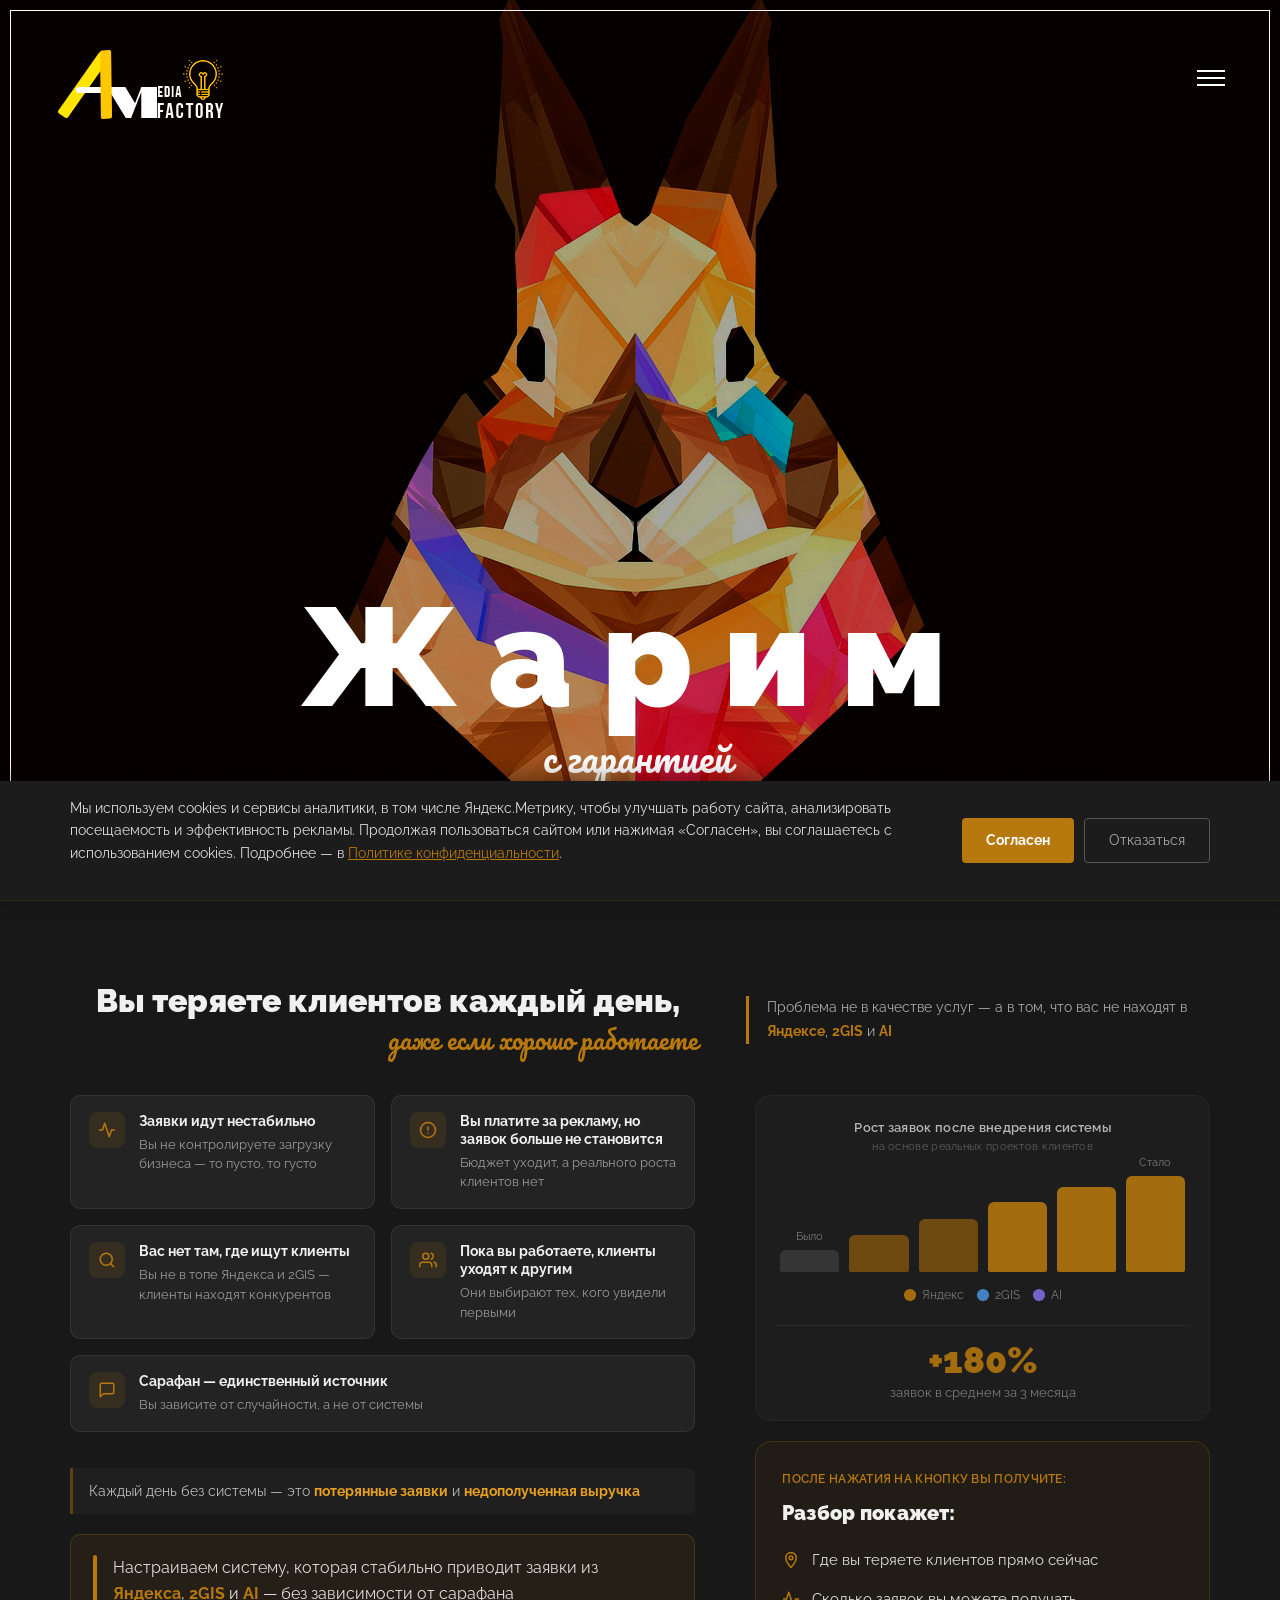
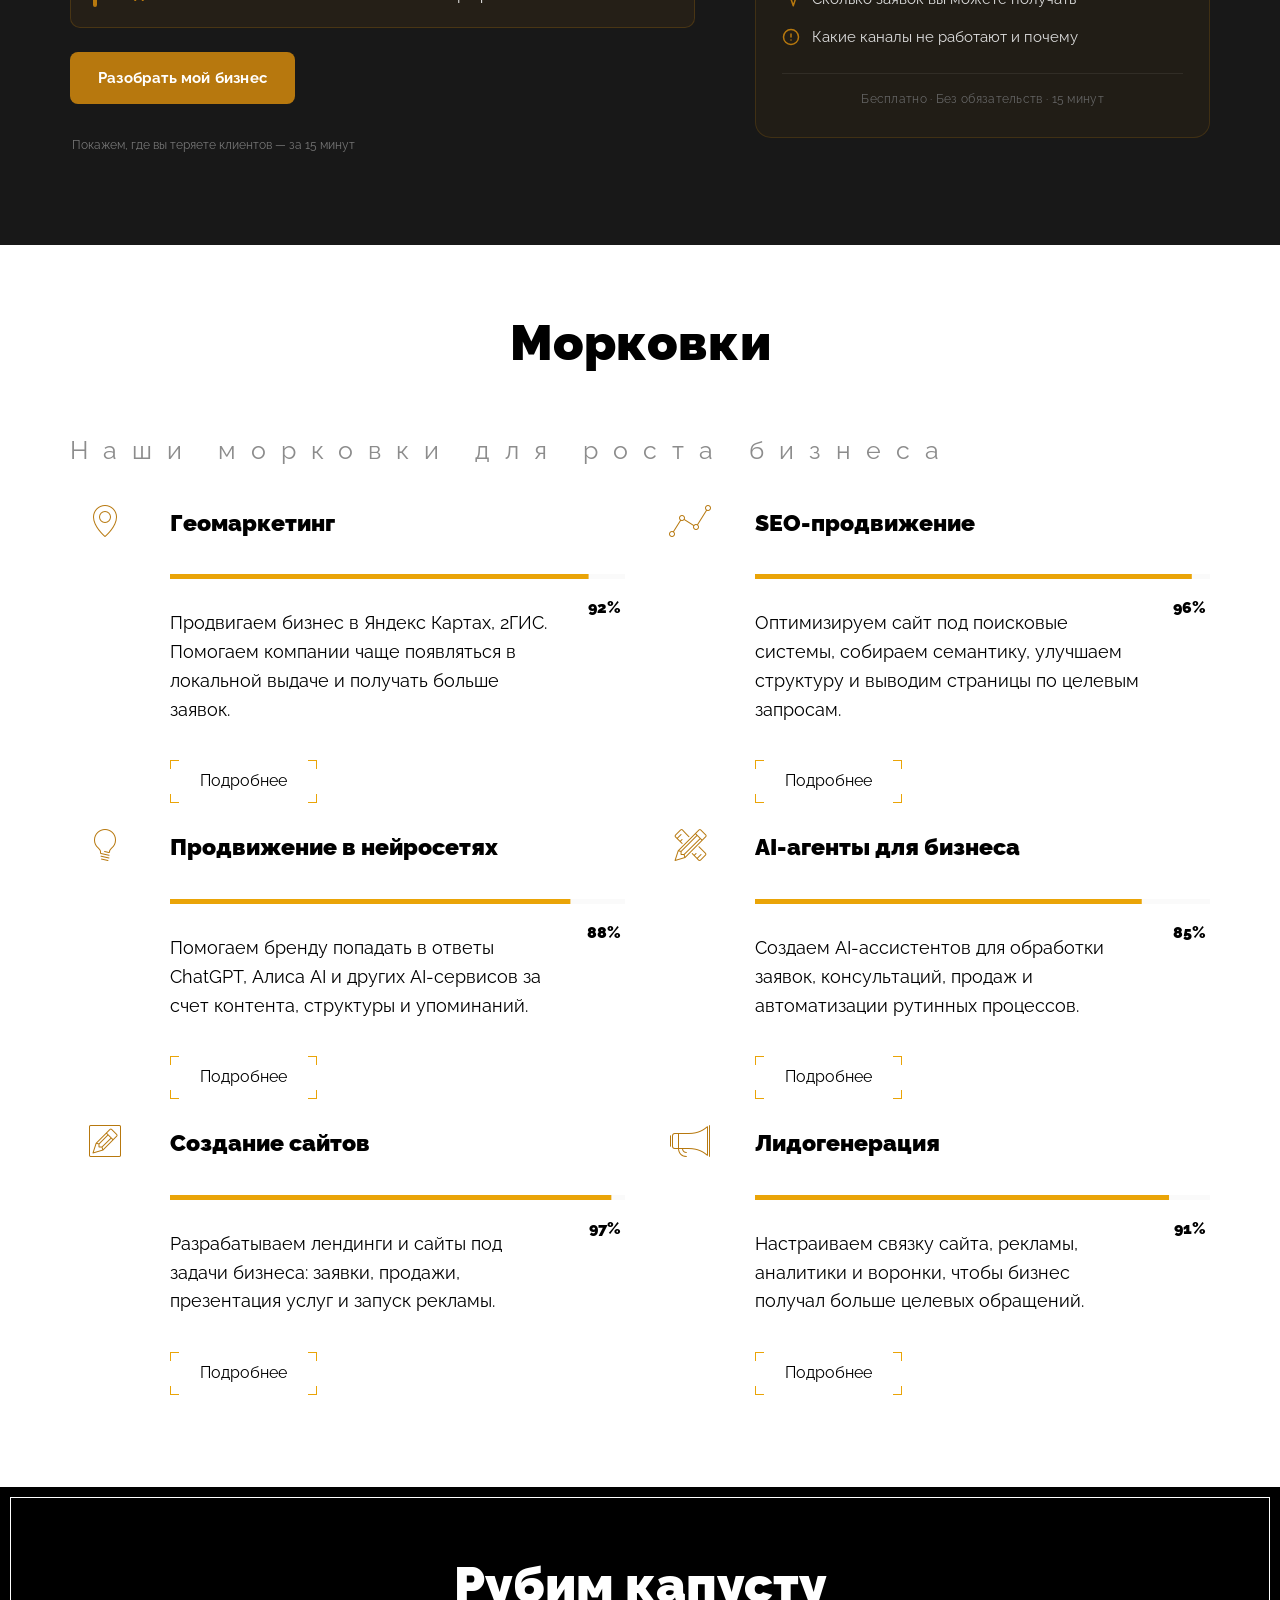
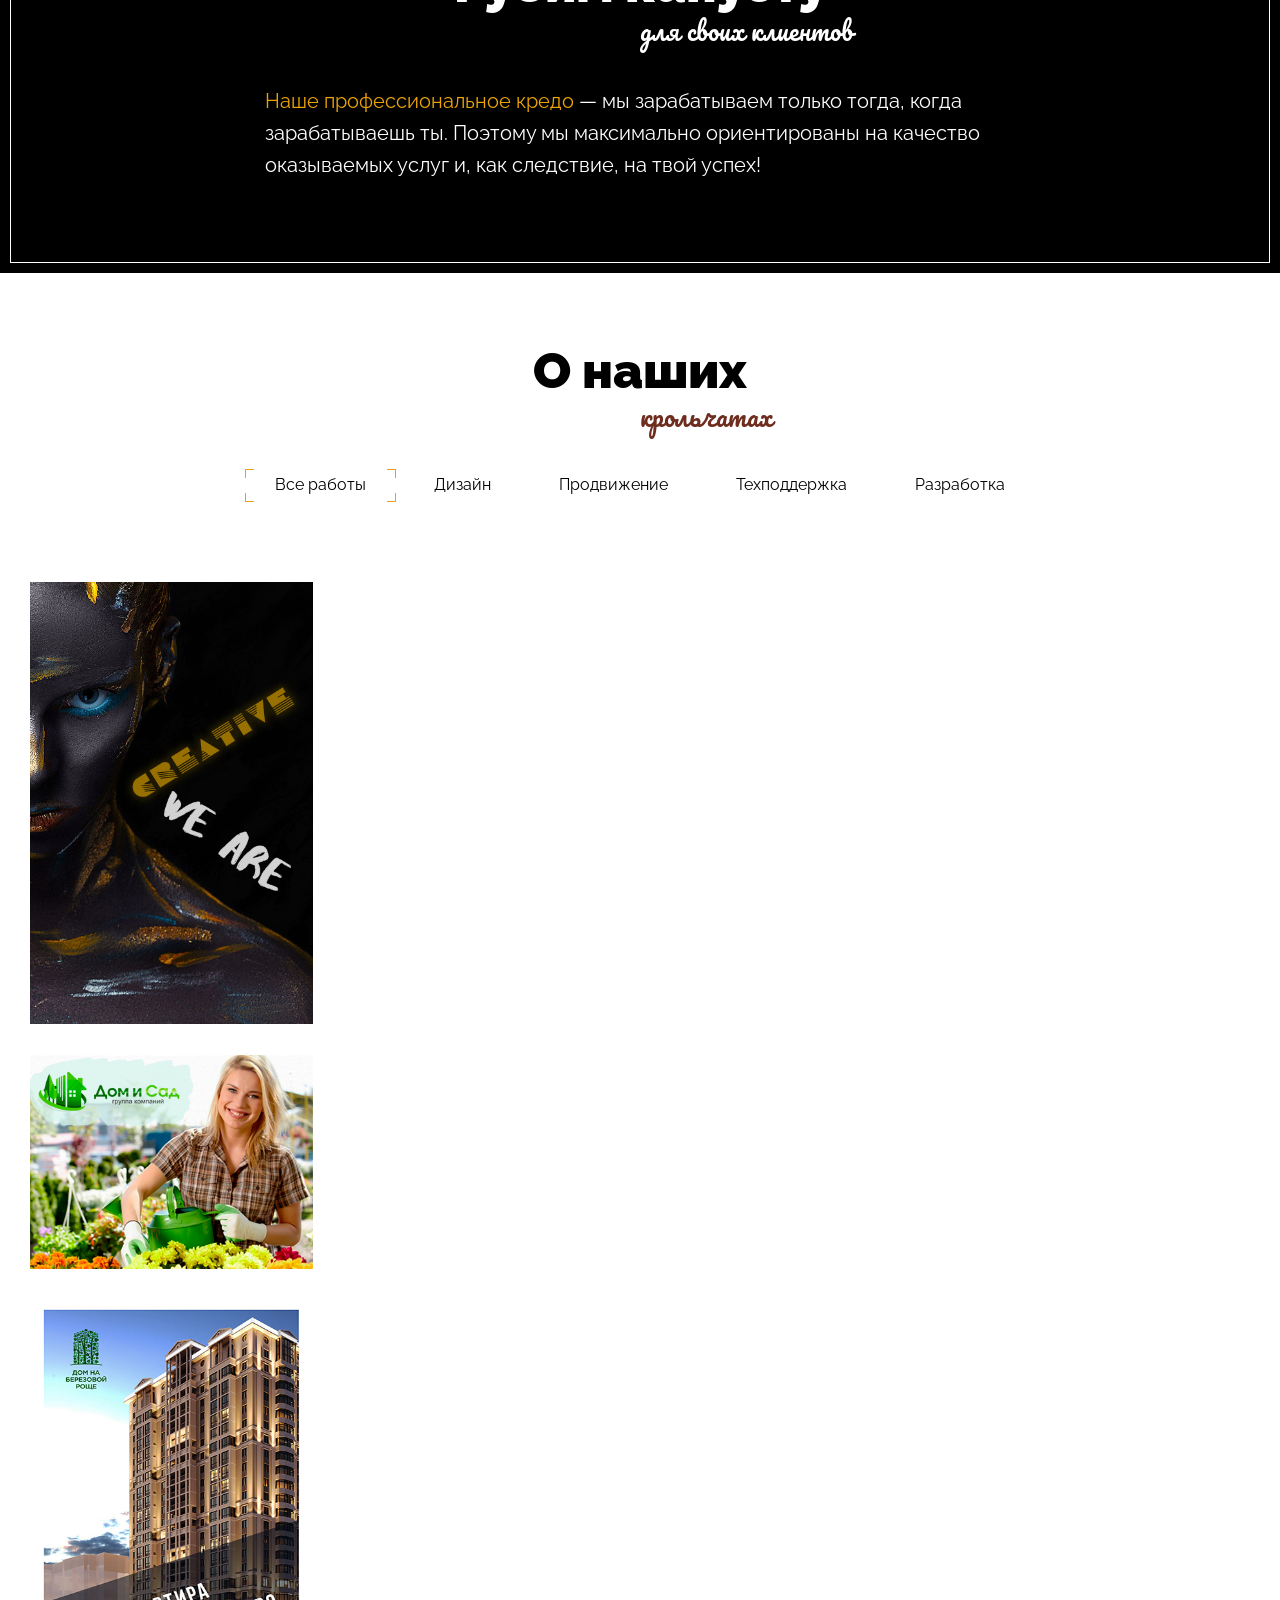
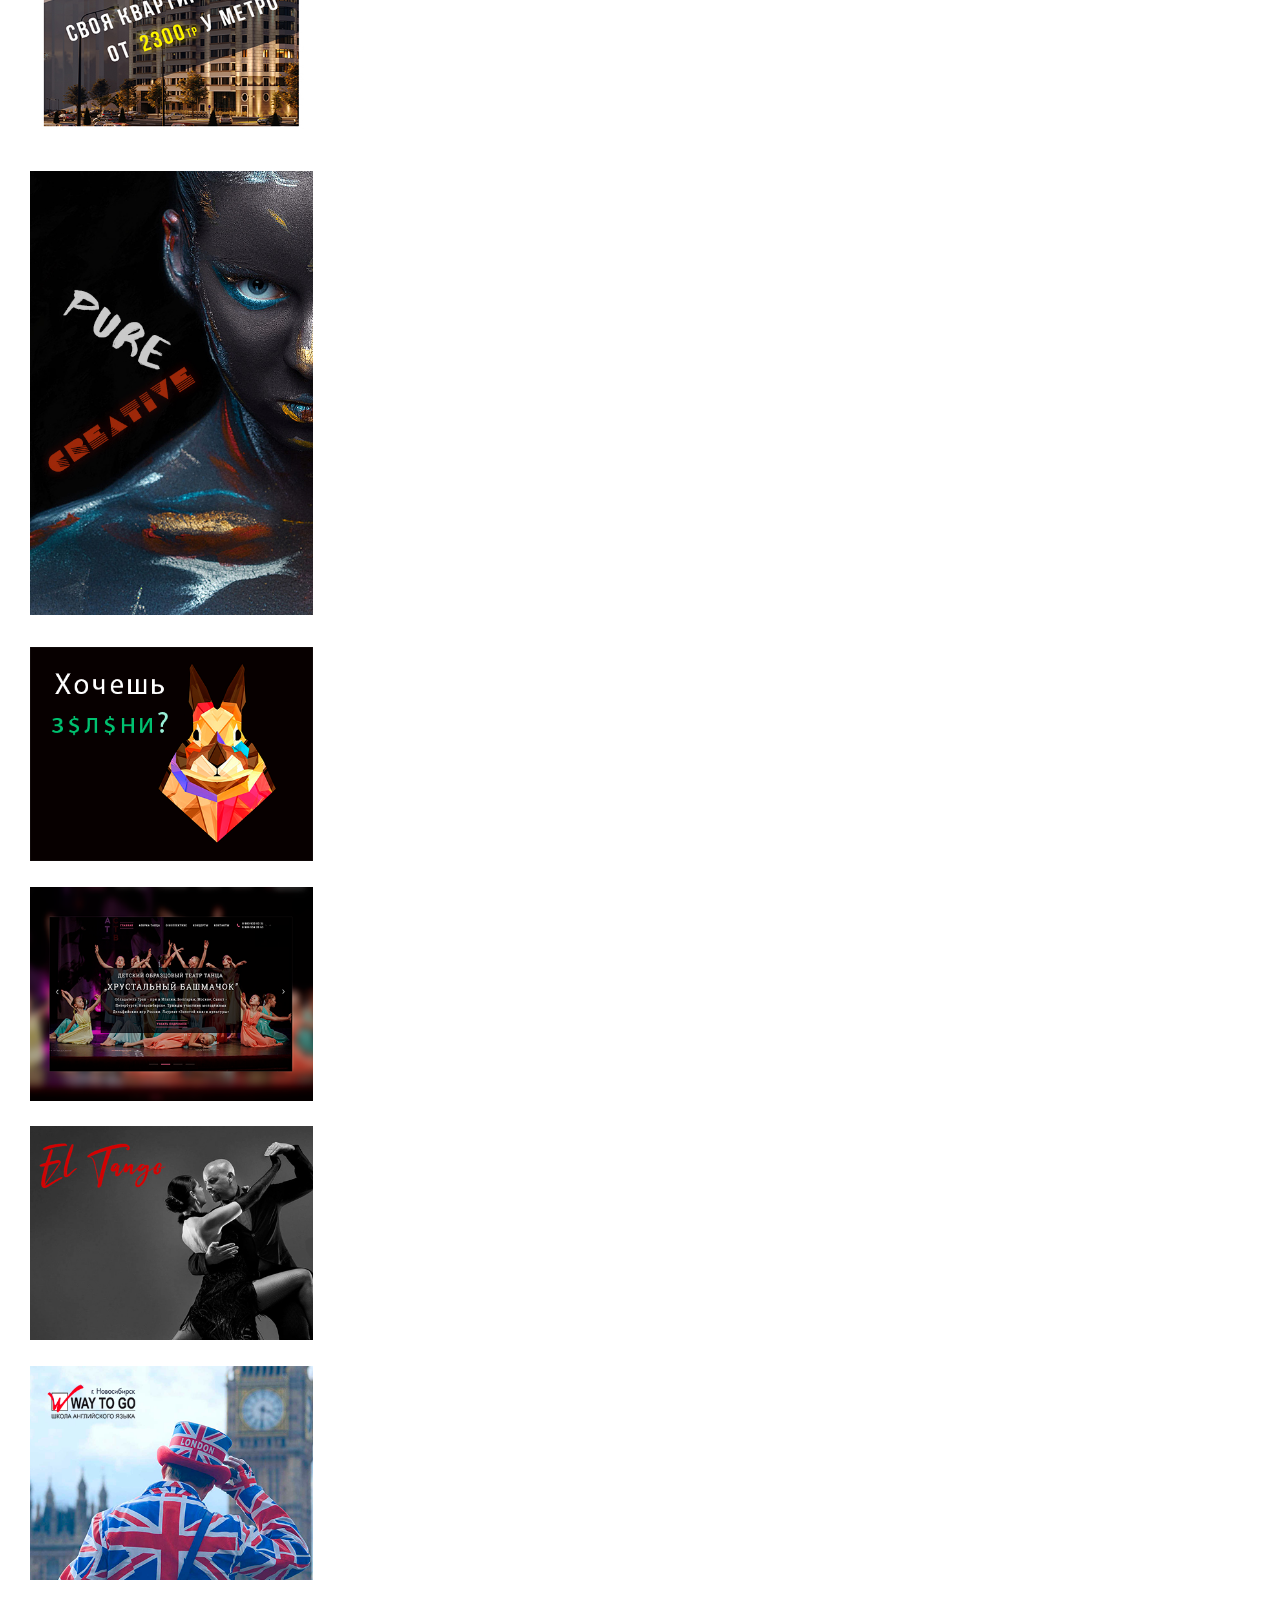
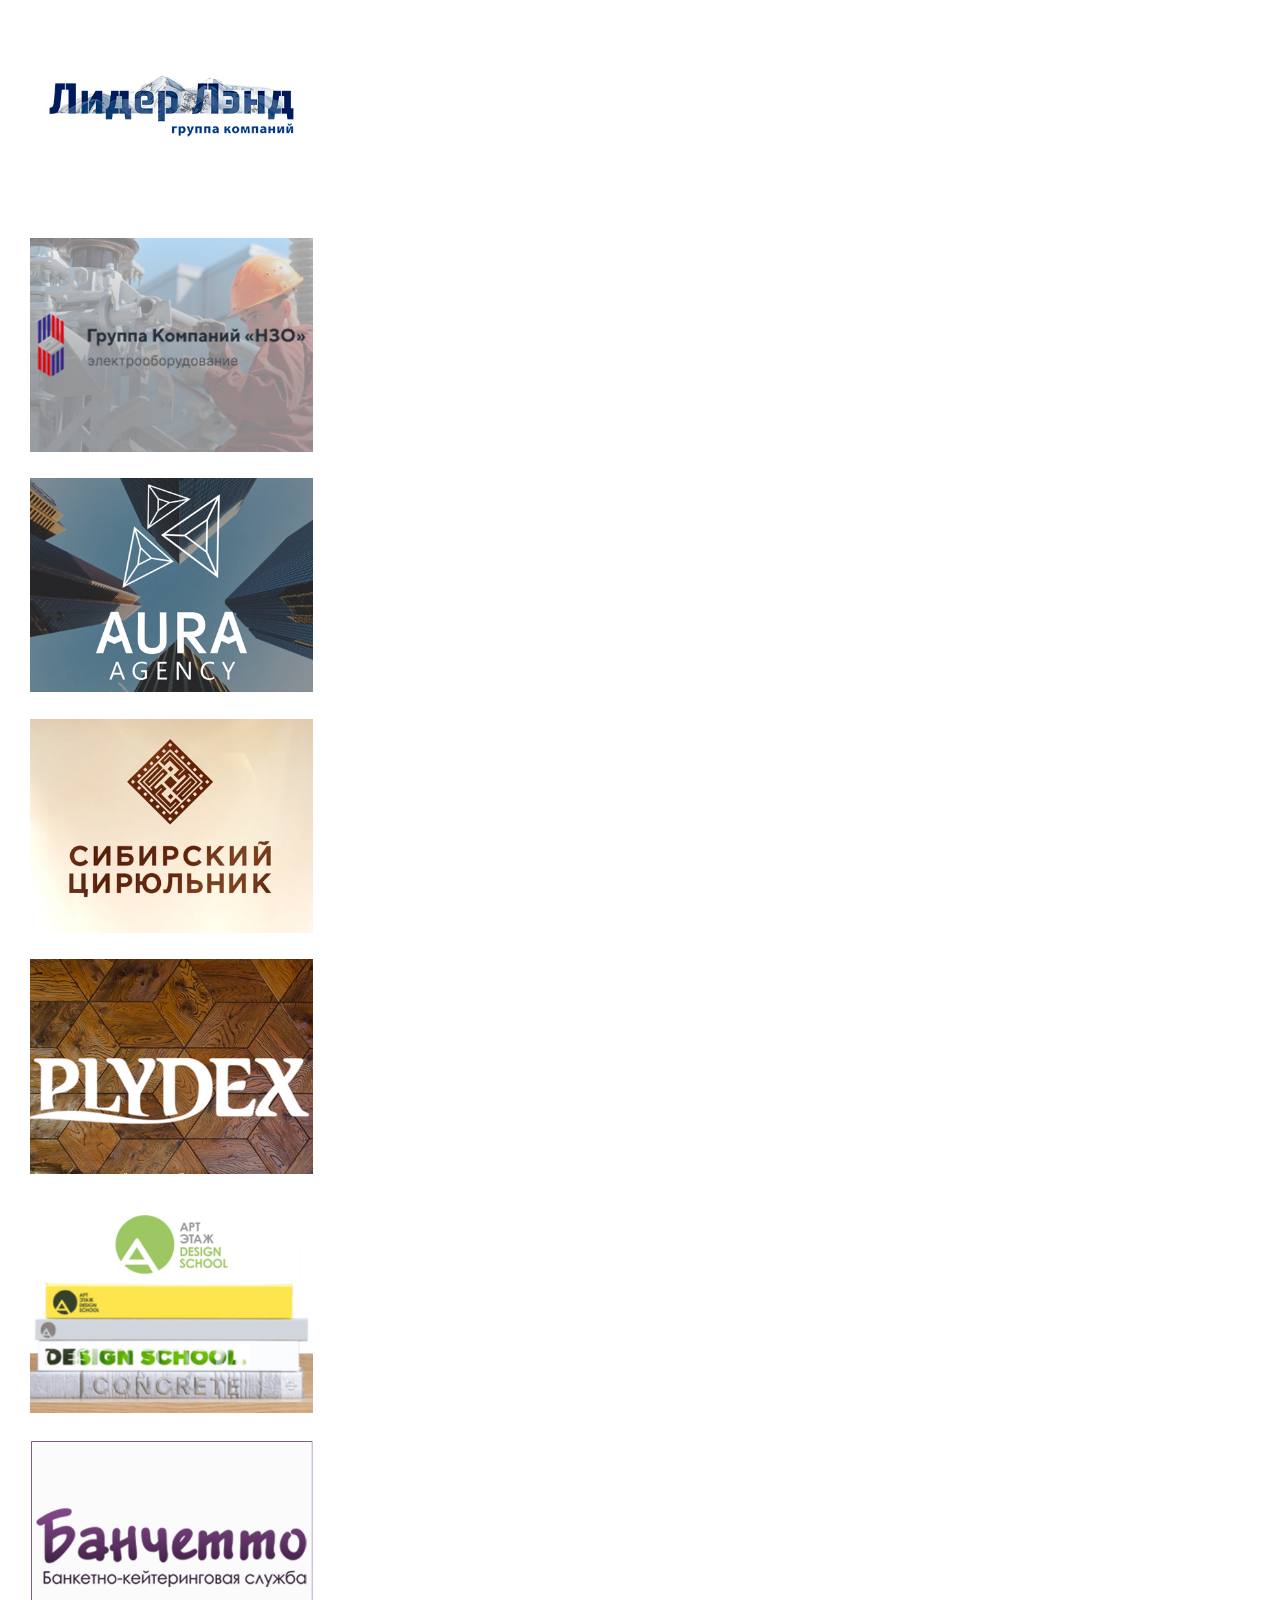
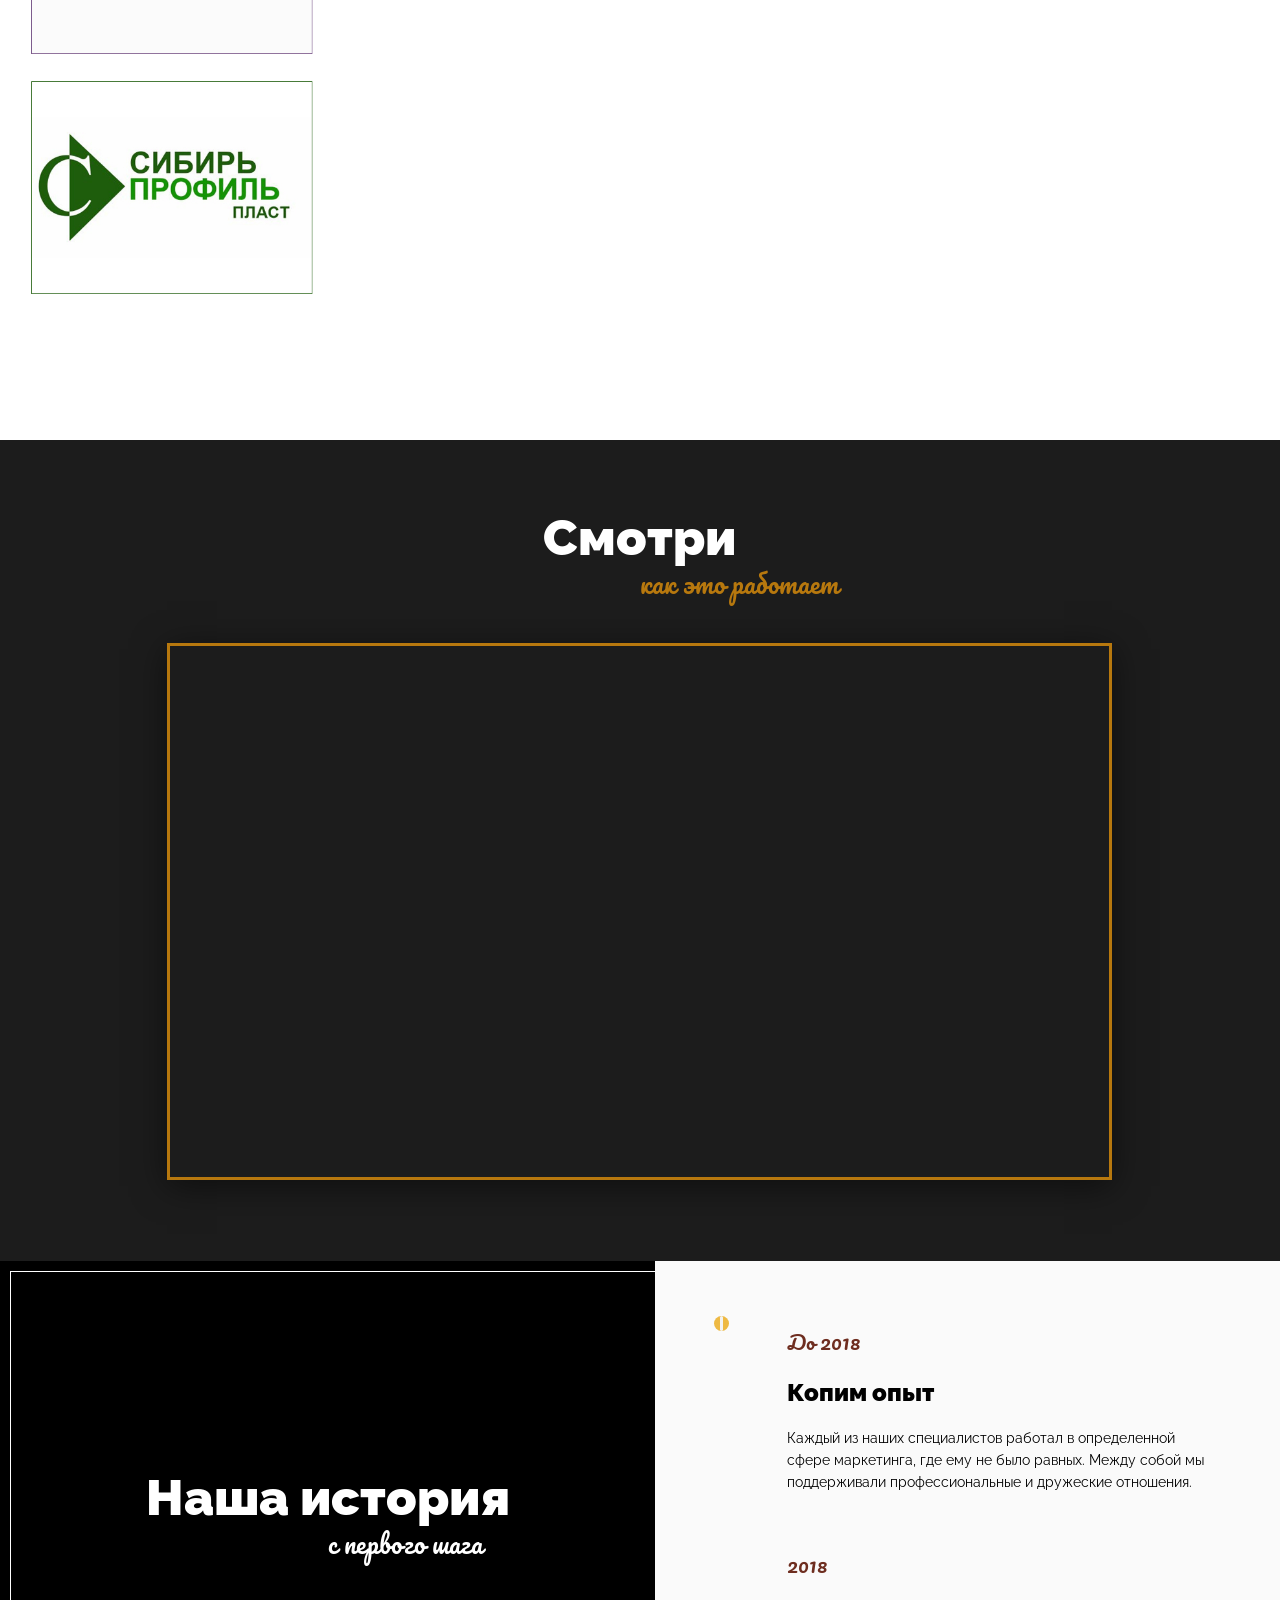
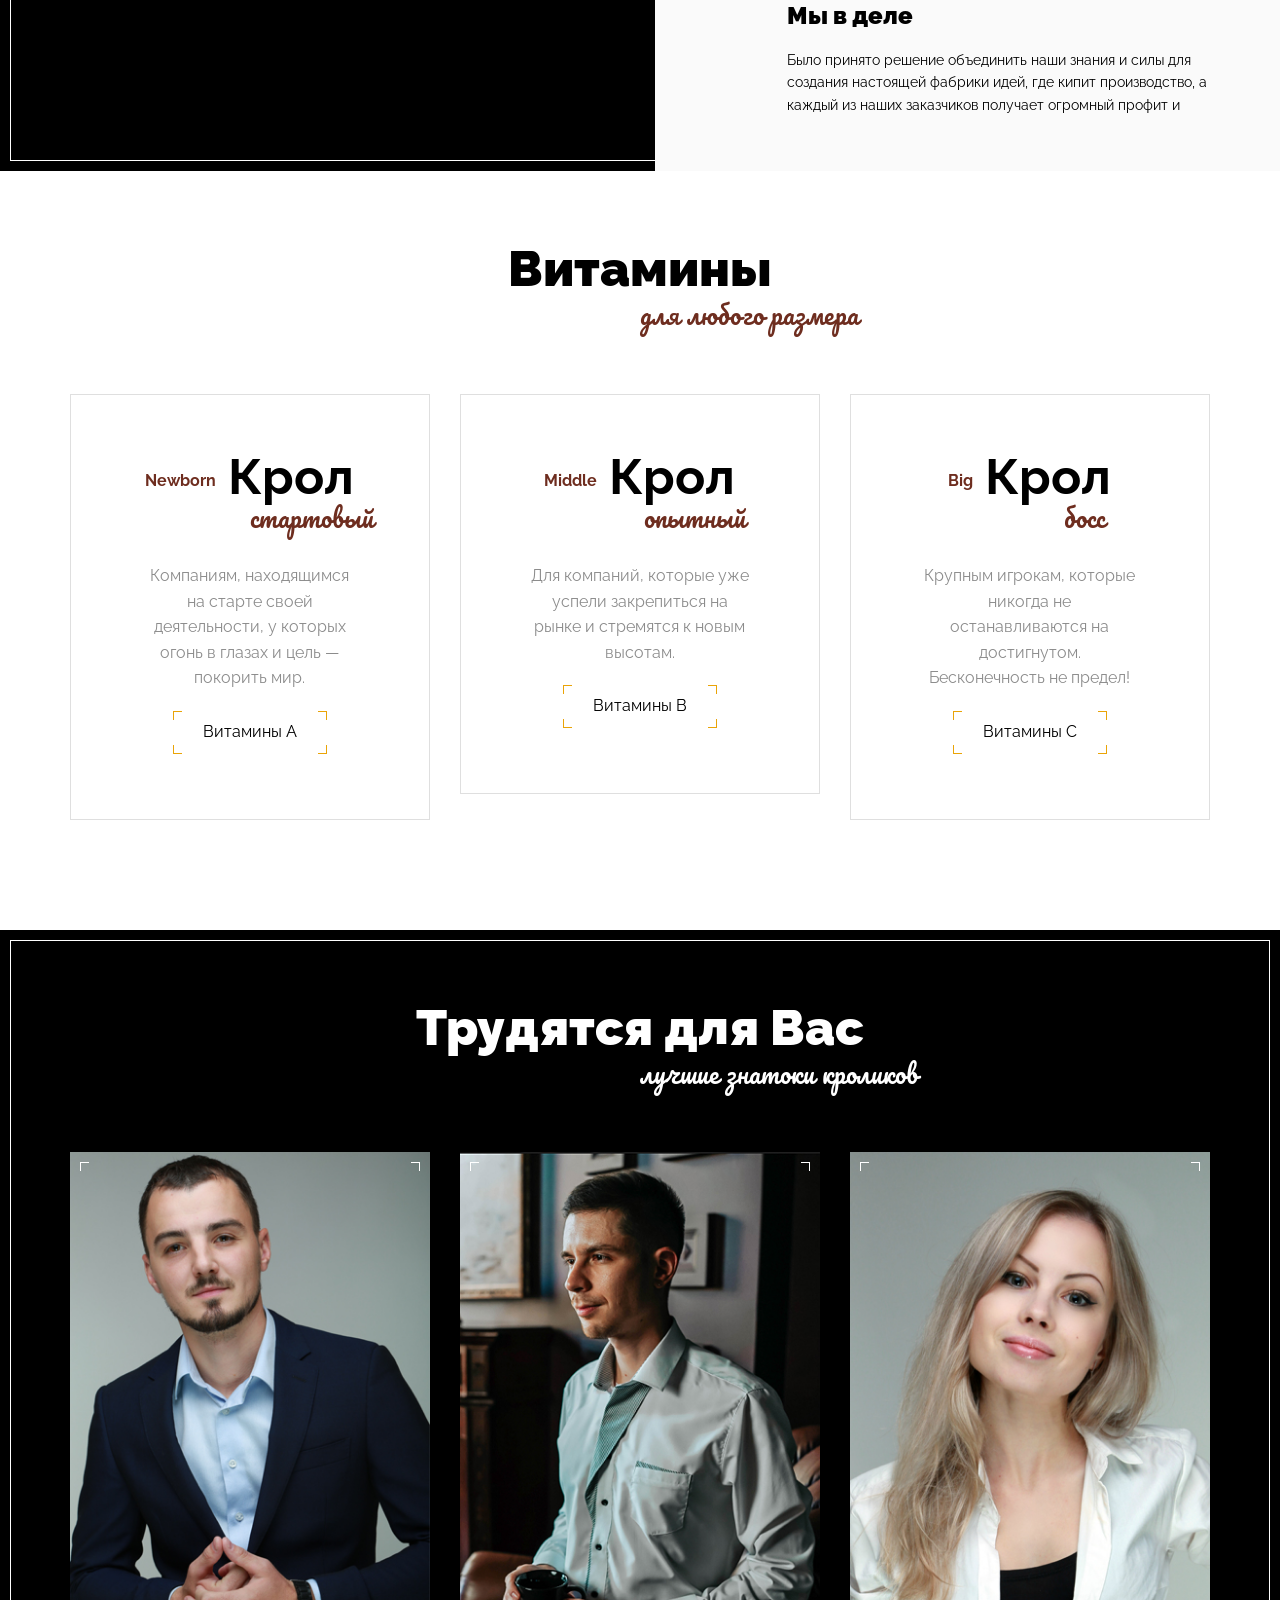
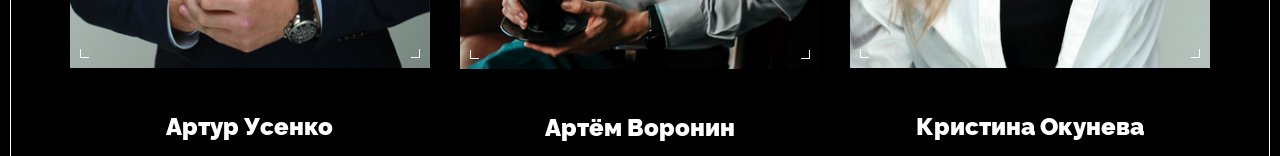
==== commit 94a82ad2: "Add cookie banner, update privacy policy and forms per 152-FZ requirements - Add cookie banner to in" ====
--- a/index.html
+++ b/index.html
@@ -1,1629 +1,1514 @@
-<!DOCTYPE html>
-<html>
-<head>
-	<meta charset="utf-8">
-	<!-- Title -->
-	<title>АМФ-маркетинг - AI и digital-агентство | SEO и GEO-продвижение, создание сайтов, маркетинг под ключ</title>
-	<meta name="viewport" content="width=device-width, initial-scale=1.0">
-
-	<!-- Meta tags -->
-	<meta name="description" content="АМФ-маркетинг — digital-агентство полного цикла. SEO, GEO-продвижение в нейросетях, сайты, AI-агенты, дизайн и реклама под ключ">
-	<meta name="keywords" content="АМФ-маркетинг, digital агентство, AI-агентство, GEO-продвижение, продвижение в нейросетях, SEO, создание сайтов, разработка сайтов, дизайн, реклама, автоматизация бизнеса, ИИ-агенты, чат-боты, маркетинг под ключ, Новосибирск, digital маркетинг, продвижение бренда">
-	<meta name="author" content="">
-
-	<!-- Custom fonts -->
-	<link href="https://fonts.googleapis.com/css?family=Pacifico|Raleway:400,700,900" rel="stylesheet">
-
-	<!-- Carousel -->
-	<link rel="stylesheet" href="css/slick.css">
-
-	<!-- Custom Scroll -->
-	<link rel="stylesheet" href="css/jquery.mCustomScrollbar.min.css">
-
-	<!-- Theme style  -->
-	<link rel="stylesheet" href="css/style.css">
-	<!-- Yandex.Metrika counter -->
-	<script type="text/javascript" >
-		(function (d, w, c) {
-			(w[c] = w[c] || []).push(function() {
-				try {
-					w.yaCounter48341462 = new Ya.Metrika({
-						id:48341462,
-						clickmap:true,
-						trackLinks:true,
-						accurateTrackBounce:true,
-						webvisor:true
-					});
-				} catch(e) { }
-			});
-
-			var n = d.getElementsByTagName("script")[0],
-				s = d.createElement("script"),
-				f = function () { n.parentNode.insertBefore(s, n); };
-			s.type = "text/javascript";
-			s.async = true;
-			s.src = "https://mc.yandex.ru/metrika/watch.js";
-
-			if (w.opera == "[object Opera]") {
-				d.addEventListener("DOMContentLoaded", f, false);
-			} else { f(); }
-		})(document, window, "yandex_metrika_callbacks");
-	</script>
-	<noscript><div><img src="https://mc.yandex.ru/watch/48341462" style="position:absolute; left:-9999px;" alt="" /></div></noscript>
-	<!-- /Yandex.Metrika counter -->
-	<script type="text/javascript">!function(){var t=document.createElement("script");t.type="text/javascript",t.async=!0,t.src="https://vk.com/js/api/openapi.js?160",t.onload=function(){VK.Retargeting.Init("VK-RTRG-314730-5xIZ"),VK.Retargeting.Hit()},document.head.appendChild(t)}();</script><noscript><img src="https://vk.com/rtrg?p=VK-RTRG-314730-5xIZ" style="position:fixed; left:-999px;" alt=""/></noscript>
-	<!-- Facebook Pixel Code -->
-<script>
-  !function(f,b,e,v,n,t,s)
-  {if(f.fbq)return;n=f.fbq=function(){n.callMethod?
-  n.callMethod.apply(n,arguments):n.queue.push(arguments)};
-  if(!f._fbq)f._fbq=n;n.push=n;n.loaded=!0;n.version='2.0';
-  n.queue=[];t=b.createElement(e);t.async=!0;
-  t.src=v;s=b.getElementsByTagName(e)[0];
-  s.parentNode.insertBefore(t,s)}(window, document,'script',
-  'https://connect.facebook.net/en_US/fbevents.js');
-  fbq('init', '226517148281659');
-  fbq('track', 'PageView');
-</script>
-<noscript><img height="1" width="1" style="display:none"
-  src="https://www.facebook.com/tr?id=226517148281659&ev=PageView&noscript=1"
-/></noscript>
-<!-- End Facebook Pixel Code -->
-	
-<!-- Global site tag (gtag.js) - Google Analytics -->
-<script async src="https://www.googletagmanager.com/gtag/js?id=UA-132425630-1"></script>
-<script>
-  window.dataLayer = window.dataLayer || [];
-  function gtag(){dataLayer.push(arguments);}
-  gtag('js', new Date());
-
-  gtag('config', 'UA-132425630-1');
-</script>
-<meta name="google-site-verification" content="QrxFIcLM5ZZlNTrIjPXkLtgDUIr4BytdHOqeyhCnl_8" />
-
-	<script>
-(function(w,d,u){
-var s=d.createElement('script');s.async=true;s.src=u+'?'+(Date.now()/60000|0);
-var h=d.getElementsByTagName('script')[0];h.parentNode.insertBefore(s,h);
-})(window,document,'https://cdn.bitrix24.ru/b6382581/crm/tag/call.tracker.js');
-</script>
-<style>
-.form-toast {
-    position: fixed;
-    top: 50%;
-    left: 50%;
-    transform: translate(-50%, -60px);
-    background: #fff;
-    color: #333;
-    padding: 15px 20px;
-    border-radius: 6px;
-    box-shadow: 0 8px 20px rgba(0,0,0,.25);
-    opacity: 0;
-    pointer-events: none;
-    transition: all .3s ease;
-    z-index: 9999;
-    font-family: 'Raleway', sans-serif;
-    min-width: 280px;
-    text-align: center;
-}
-
-.form-toast--success { border-left: 4px solid #37c47a; }
-.form-toast--error   { border-left: 4px solid #e74c3c; }
-
-.form-toast--show {
-    opacity: 1;
-    pointer-events: auto;
-    transform: translate(-50%, -50%);
-}
-	
-.form-hp {
-    position: absolute;
-    left: -9999px;
-    opacity: 0;
-    pointer-events: none;
-    tab-index: -1;
-}
-
-/* ===== Cookie Banner ===== */
-#cookie-banner {
-    position: fixed;
-    bottom: 0; left: 0; right: 0;
-    background: #1c1c1c;
-    color: #ddd;
-    z-index: 99999;
-    padding: 16px 20px;
-    font-family: 'Raleway', sans-serif;
-    font-size: 14px;
-    line-height: 1.6;
-    box-shadow: 0 -4px 20px rgba(0,0,0,.4);
-    transform: translateY(100%);
-    transition: transform .4s ease;
-}
-#cookie-banner.cookie--show { transform: translateY(0); }
-.cookie-inner {
-    max-width: 1140px; margin: 0 auto;
-    display: flex; align-items: center; gap: 20px; flex-wrap: wrap;
-}
-.cookie-text { flex: 1; min-width: 200px; }
-.cookie-text a { color: #b7780e; text-decoration: underline; cursor: pointer; }
-.cookie-btns { display: flex; gap: 10px; flex-shrink: 0; flex-wrap: wrap; }
-.cookie-btn-ok {
-    background: #b7780e; color: #fff; border: none;
-    padding: 10px 24px; font-family: 'Raleway',sans-serif;
-    font-size: 14px; font-weight: 700; cursor: pointer; border-radius: 4px; white-space: nowrap;
-}
-.cookie-btn-ok:hover { background: #9a6409; }
-.cookie-btn-no {
-    background: transparent; color: #aaa; border: 1px solid #555;
-    padding: 10px 24px; font-family: 'Raleway',sans-serif;
-    font-size: 14px; cursor: pointer; border-radius: 4px; white-space: nowrap;
-}
-.cookie-btn-no:hover { color: #fff; border-color: #999; }
-@media (max-width: 600px) {
-    .cookie-inner { flex-direction: column; align-items: flex-start; }
-    .cookie-btns { width: 100%; }
-    .cookie-btn-ok, .cookie-btn-no { flex: 1; text-align: center; min-height: 44px; }
-}
-</style>
-</head>
-<body>
-	<div id="form-toast" class="form-toast">
-    	<span class="form-toast__text"></span>
-	</div>
-	<!-- Cookie Banner -->
-	<div id="cookie-banner" role="dialog" aria-label="Уведомление о cookies">
-		<div class="cookie-inner">
-			<p class="cookie-text">Мы используем cookies и сервисы аналитики, в том числе Яндекс.Метрику, чтобы улучшать работу сайта, анализировать посещаемость и эффективность рекламы. Продолжая пользоваться сайтом или нажимая «Согласен», вы соглашаетесь с использованием cookies. Подробнее — в <a href="#" data-toggle="modal" data-target="#privacyModal" id="cookie-policy-link">Политике конфиденциальности</a>.</p>
-			<div class="cookie-btns">
-				<button class="cookie-btn-ok" id="cookie-accept">Согласен</button>
-				<button class="cookie-btn-no" id="cookie-decline">Отказаться</button>
-			</div>
-		</div>
-	</div>
-
-	<div id="wrapper">
-		<!-- Header -->
-		<header id="header">
-			<div class="container">
-				<nav class="main-navigation">
-					<strong class="navbar-brand" href="#"><a href="#"><img src="images/logo.png" width="180" alt="Logo"></a></strong>
-					<a href="#" onclick="yaCounter48341462.reachGoal('btn-menu'); return true;" class="nav-opener"><span></span></a>
-					<div class="drop-down">
-						<ul>
-							<li><a href="#intro">Главная</a></li>
-							<li><a href="#pain-points">Прожарка</a></li>
-							<li><a href="#we-have">Морковки</a></li>
-							<li><a href="#we-put-life">Капуста</a></li>
-							<li><a href="#portfolio">О крольчатах</a></li>
-							<li><a href="#our-history">О нас</a></li>
-							<li><a href="#teams">Команда</a></li>
-							<li><a href="#prices">Витамины</a></li>
-							<!-- <li><a href="#our-team">Our team</a></li> -->
-							<li><a href="#partners">Зелень</a></li>
-							<li><a href="#our-clients-say">Одни плюсы</a></li>
-							<li><a href="#contact-us">Узнай больше!</a></li>
-						</ul>
-					</div>
-				</nav>
-			</div>
-		</header>
-
-		<!-- Intro Header -->
-		<section class="intro frame-box">
-			<div class="container">
-				<h1>Жарим <span>с гарантией</span></h1>
-				<p class="desc-title">50+ проектов. Работаем с 2018</p>
-			</div>
-			<div class="media-holder">
-				<img src="images/bg2.png" alt="">
-			</div>
-			<span class="anchor" id="intro"></span>
-		</section>
-
-				<!-- Pain Points Section -->
-		<section class="section amf-problem-section" id="pain-points">
-		  <div class="container">
-		    <div class="amf-pb-header">
-		      <h2 class="amf-pb-heading">
-		        Вы теряете клиентов каждый день,<br><span>даже если хорошо работаете</span>
-		      </h2>
-		      <div class="amf-pb-subheading-box">
-		        <p class="amf-pb-subheading">Проблема не в качестве услуг — а в том, что вас не находят в <strong>Яндексе</strong>, <strong>2GIS</strong> и <strong>AI</strong></p>
-		      </div>
-		    </div>
-		    <div class="amf-pb-inner">
-		      <div class="amf-pb-left">
-		        <ul class="amf-pb-list">
-		          <li class="amf-pb-card">
-		            <div class="amf-pb-icon"><svg viewBox="0 0 24 24" fill="none" xmlns="http://www.w3.org/2000/svg"><polyline points="22 12 18 12 15 21 9 3 6 12 2 12" stroke="currentColor" stroke-width="2" stroke-linecap="round" stroke-linejoin="round"/></svg></div>
-		            <div><strong>Заявки идут нестабильно</strong><p>Вы не контролируете загрузку бизнеса — то пусто, то густо</p></div>
-		          </li>
-		          <li class="amf-pb-card">
-		            <div class="amf-pb-icon"><svg viewBox="0 0 24 24" fill="none" xmlns="http://www.w3.org/2000/svg"><circle cx="12" cy="12" r="10" stroke="currentColor" stroke-width="2"/><line x1="12" y1="8" x2="12" y2="12" stroke="currentColor" stroke-width="2" stroke-linecap="round"/><line x1="12" y1="16" x2="12.01" y2="16" stroke="currentColor" stroke-width="2" stroke-linecap="round"/></svg></div>
-		            <div><strong>Вы платите за рекламу, но заявок больше не становится</strong><p>Бюджет уходит, а реального роста клиентов нет</p></div>
-		          </li>
-		          <li class="amf-pb-card">
-		            <div class="amf-pb-icon"><svg viewBox="0 0 24 24" fill="none" xmlns="http://www.w3.org/2000/svg"><circle cx="11" cy="11" r="8" stroke="currentColor" stroke-width="2"/><line x1="21" y1="21" x2="16.65" y2="16.65" stroke="currentColor" stroke-width="2" stroke-linecap="round"/></svg></div>
-		            <div><strong>Вас нет там, где ищут клиенты</strong><p>Вы не в топе Яндекса и 2GIS — клиенты находят конкурентов</p></div>
-		          </li>
-		          <li class="amf-pb-card">
-		            <div class="amf-pb-icon"><svg viewBox="0 0 24 24" fill="none" xmlns="http://www.w3.org/2000/svg"><path d="M17 21v-2a4 4 0 0 0-4-4H5a4 4 0 0 0-4 4v2" stroke="currentColor" stroke-width="2" stroke-linecap="round" stroke-linejoin="round"/><circle cx="9" cy="7" r="4" stroke="currentColor" stroke-width="2"/><path d="M23 21v-2a4 4 0 0 0-3-3.87" stroke="currentColor" stroke-width="2" stroke-linecap="round" stroke-linejoin="round"/><path d="M16 3.13a4 4 0 0 1 0 7.75" stroke="currentColor" stroke-width="2" stroke-linecap="round" stroke-linejoin="round"/></svg></div>
-		            <div><strong>Пока вы работаете, клиенты уходят к другим</strong><p>Они выбирают тех, кого увидели первыми</p></div>
-		          </li>
-		          <li class="amf-pb-card">
-		            <div class="amf-pb-icon"><svg viewBox="0 0 24 24" fill="none" xmlns="http://www.w3.org/2000/svg"><path d="M21 15a2 2 0 0 1-2 2H7l-4 4V5a2 2 0 0 1 2-2h14a2 2 0 0 1 2 2z" stroke="currentColor" stroke-width="2" stroke-linecap="round" stroke-linejoin="round"/></svg></div>
-		            <div><strong>Сарафан — единственный источник</strong><p>Вы зависите от случайности, а не от системы</p></div>
-		          </li>
-		        </ul>
-		        <div class="amf-pb-amplifier">Каждый день без системы — это <strong>потерянные заявки</strong> и <strong>недополученная выручка</strong></div>
-		        <div class="amf-pb-offer">
-		          <div class="amf-pb-offer-line"></div>
-		          <p>Настраиваем систему, которая стабильно приводит заявки из <strong>Яндекса</strong>, <strong>2GIS</strong> и <strong>AI</strong> — без зависимости от сарафана</p>
-		        </div>
-		        <div class="amf-pb-cta">
-		          <a href="#contact-us" class="amf-pb-cta-btn">Разобрать мой бизнес</a>
-		          <p class="amf-pb-cta-sub">Покажем, где вы теряете клиентов — за 15 минут</p>
-		        </div>
-		      </div>
-		      <div class="amf-pb-right">
-		        <div class="amf-pb-visual">
-		          <div class="amf-pb-chart-label">Рост заявок после внедрения системы<br><span>на основе реальных проектов клиентов</span></div>
-		          <div class="amf-pb-bars">
-		            <div class="amf-pb-bar-wrap"><div class="amf-pb-bar" style="--h:22%"><span>Было</span></div></div>
-		            <div class="amf-pb-bar-wrap"><div class="amf-pb-bar amf-pb-bar--grow" style="--h:38%"></div></div>
-		            <div class="amf-pb-bar-wrap"><div class="amf-pb-bar amf-pb-bar--grow" style="--h:55%"></div></div>
-		            <div class="amf-pb-bar-wrap"><div class="amf-pb-bar amf-pb-bar--grow amf-pb-bar--accent" style="--h:72%"></div></div>
-		            <div class="amf-pb-bar-wrap"><div class="amf-pb-bar amf-pb-bar--grow amf-pb-bar--accent" style="--h:88%"></div></div>
-		            <div class="amf-pb-bar-wrap"><div class="amf-pb-bar amf-pb-bar--grow amf-pb-bar--accent" style="--h:100%"><span>Стало</span></div></div>
-		          </div>
-		          <div class="amf-pb-sources">
-		            <span class="amf-pb-src"><svg viewBox="0 0 16 16" width="14" height="14"><circle cx="8" cy="8" r="7" fill="#b7780e"/></svg> Яндекс</span>
-		            <span class="amf-pb-src"><svg viewBox="0 0 16 16" width="14" height="14"><circle cx="8" cy="8" r="7" fill="#4a90d9"/></svg> 2GIS</span>
-		            <span class="amf-pb-src"><svg viewBox="0 0 16 16" width="14" height="14"><circle cx="8" cy="8" r="7" fill="#7c6fe0"/></svg> AI</span>
-		          </div>
-		          <div class="amf-pb-stat">
-		            <div class="amf-pb-stat-num">+180%</div>
-		            <div class="amf-pb-stat-txt">заявок в среднем за 3 месяца</div>
-		          </div>
-		        </div>
-		        <div class="amf-pb-cta-block">
-		          <div class="amf-pb-cta-block-subtitle">После нажатия на кнопку вы получите:</div>
-		          <div class="amf-pb-cta-block-title">Разбор покажет:</div>
-		          <ul class="amf-pb-cta-list">
-		            <li><svg viewBox="0 0 24 24" fill="none" width="18" height="18"><path d="M12 2C8.13 2 5 5.13 5 9c0 5.25 7 13 7 13s7-7.75 7-13c0-3.87-3.13-7-7-7z" stroke="#b7780e" stroke-width="2" stroke-linecap="round" stroke-linejoin="round"/><circle cx="12" cy="9" r="2.5" stroke="#b7780e" stroke-width="2"/></svg><span>Где вы теряете клиентов прямо сейчас</span></li>
-		            <li><svg viewBox="0 0 24 24" fill="none" width="18" height="18"><polyline points="22 12 18 12 15 21 9 3 6 12 2 12" stroke="#b7780e" stroke-width="2" stroke-linecap="round" stroke-linejoin="round"/></svg><span>Сколько заявок вы можете получать</span></li>
-		            <li><svg viewBox="0 0 24 24" fill="none" width="18" height="18"><circle cx="12" cy="12" r="10" stroke="#b7780e" stroke-width="2"/><line x1="12" y1="8" x2="12" y2="12" stroke="#b7780e" stroke-width="2" stroke-linecap="round"/><line x1="12" y1="16" x2="12.01" y2="16" stroke="#b7780e" stroke-width="2" stroke-linecap="round"/></svg><span>Какие каналы не работают и почему</span></li>
-		          </ul>
-		          <div class="amf-pb-cta-block-note">Бесплатно · Без обязательств · 15 минут</div>
-		        </div>
-		      </div>
-		    </div>
-		  </div>
-		  <span class="anchor" id="pain"></span>
-		</section>
-
-		<!-- We Have Section -->
-		<section class="section">
-			<div class="container promo-box">
-				<div class="row">
-					<div class="col-md-12">
-						<h2>Морковки</h2>
-						<p class="desc-title">Наши морковки для роста бизнеса</p>
-						<div class="row" data-animation="animation">
-							<div class="col-sm-6 block-txt">
-								<i class="el-font icon-map-pin"></i>
-								<div class="text-holder">
-									<strong class="title">Геомаркетинг</strong>
-									<div class="progress-area" data-to="92"></div>
-									<p>Продвигаем бизнес в Яндекс Картах, 2ГИС. Помогаем компании чаще появляться в локальной выдаче и получать больше заявок.</p>
-									<a href="/geo-prodvizhenie/" class="btn"><span>Подробнее</span></a>
-								</div>
-							</div>
-							<div class="col-sm-6 block-txt">
-								<i class="el-font icon-linegraph"></i>
-								<div class="text-holder">
-									<strong class="title">SEO-продвижение</strong>
-									<div class="progress-area" data-to="96"></div>
-									<p>Оптимизируем сайт под поисковые системы, собираем семантику, улучшаем структуру и выводим страницы по целевым запросам.</p>
-									<a href="/seo-prodvizhenie/" class="btn"><span>Подробнее</span></a>
-								</div>
-							</div>
-						</div>
-						<div class="row" data-animation="animation">
-							<div class="col-sm-6 block-txt">
-								<i class="el-font icon-lightbulb"></i>
-								<div class="text-holder">
-									<strong class="title">Продвижение в нейросетях</strong>
-									<div class="progress-area" data-to="88"></div>
-									<p>Помогаем бренду попадать в ответы ChatGPT, Алиса AI и других AI-сервисов за счет контента, структуры и упоминаний.</p>
-									<a href="/prodvizhenie-v-neyrosetyah/" class="btn"><span>Подробнее</span></a>
-								</div>
-							</div>
-							<div class="col-sm-6 block-txt">
-								<i class="el-font icon-tools"></i>
-								<div class="text-holder">
-									<strong class="title">AI-агенты для бизнеса</strong>
-									<div class="progress-area" data-to="85"></div>
-									<p>Создаем AI-ассистентов для обработки заявок, консультаций, продаж и автоматизации рутинных процессов.</p>
-									<a href="/ai-agenty/" class="btn"><span>Подробнее</span></a>
-								</div>
-							</div>
-						</div>
-						<div class="row" data-animation="animation">
-							<div class="col-sm-6 block-txt">
-								<i class="el-font icon-edit"></i>
-								<div class="text-holder">
-									<strong class="title">Создание сайтов</strong>
-									<div class="progress-area" data-to="97"></div>
-									<p>Разрабатываем лендинги и сайты под задачи бизнеса: заявки, продажи, презентация услуг и запуск рекламы.</p>
-									<a href="/sozdanie-saitov/" class="btn"><span>Подробнее</span></a>
-								</div>
-							</div>
-							<div class="col-sm-6 block-txt">
-								<i class="el-font icon-megaphone"></i>
-								<div class="text-holder">
-									<strong class="title">Лидогенерация</strong>
-									<div class="progress-area" data-to="91"></div>
-									<p>Настраиваем связку сайта, рекламы, аналитики и воронки, чтобы бизнес получал больше целевых обращений.</p>
-									<a href="/lidogeneraciya/" class="btn"><span>Подробнее</span></a>
-								</div>
-							</div>
-						</div>
-					</div>
-				</div>
-			</div>
-			<span class="anchor" id="we-have"></span>
-		</section>
-
-		<!-- We put life -->
-		<section class="section screen01 frame-box">
-			<div class="container">
-				<div class="row">
-					<div class="col-md-12">
-						<h2>Рубим капусту  <span>для своих клиентов</span></h2>
-						<div class="row">
-							<div class="video-holder col-md-9 col-md-offset-2">
-								<!-- <a href="#" class="btn" data-toggle="modal" data-target="#video"><span>Watch our video</span></a> -->
-								<div class="text-holder credo">
-									<p><span class="wow-txt">Наше профессиональное кредо</span> — мы зарабатываем только тогда, когда зарабатываешь ты. Поэтому мы максимально ориентированы на качество оказываемых услуг и, как следствие, на твой успех!</p>
-								</div>
-							</div>
-						</div>
-					</div>
-				</div>
-			</div>
-			<span class="anchor" id="we-put-life"></span>
-		</section>
-
-		<!-- Portfolio -->
-		<section class="section">
-			<div class="col-md-12">
-				<h2>О наших <span>крольчатах</span></h2>
-				<!-- filters buttons -->
-				<nav class="filters-buttons">
-					<button class="btn is-checked" data-group="all"><span>Все работы</span></button>
-					<button class="btn" data-group="design"><span>Дизайн</span></button>
-					<button class="btn" data-group="mobile"><span>Продвижение</span></button>
-					<button class="btn" data-group="brands"><span>Техподдержка</span></button>
-					<button class="btn" data-group="web"><span>Разработка</span></button>
-				</nav>
-				<!-- filter grid -->
-				<div class="filter-grid">
-					<a href="#" class="box" data-groups= '["design", "mobile", "brands", "web"]'>
-						<figure>
-							<img src="images/002.jpg" width="438" height="688" alt="#">
-						</figure>
-						<div class="text">
-							<div class="holder">
-								<h3>Современный дизайн</h3>
-								<p>Разрабатываем уникальный дизайн для каждого клиента</p>
-							</div>
-						</div>
-					</a>
-					<a href="http://services.domsad-nsk.ru" class="box" data-groups='["web", "mobile"]'>
-						<figure>
-							<img src="images/2526.png" width="438" height="332" alt="#">
-						</figure>
-						<div class="text">
-							<div class="holder">
-								<h3>Дом и сад</h3>
-								<p>Реализовано 2 веб-сайта со средней конверсией в 6%. Настроена рекламная кампания в Яндекс.Директ (CTR - 9%)</p>
-							</div>
-						</div>
-					</a>
-					<a href="#" class="box" data-groups='["design", "mobile"]'>
-						<figure>
-							<img src="images/berezovoy1.jpg" width="438" height="688" alt="#">
-						</figure>
-						<div class="text">
-							<div class="holder">
-								<h3>Дом на Березовой роще</h3>
-								<p>Был сформирован контент план в Instagram для двух новостроек и запущен таргет с целью увеличения продаж (Результат - более 100 переходов в день на сайт)</p>
-							</div>
-						</div>
-					</a>
-					<a href="#" class="box" data-groups='["design", "mobile", "brands", "web"]'>
-						<figure>
-							<img src="images/005.jpg" width="438" height="688" alt="#">
-						</figure>
-						<div class="text">
-							<div class="holder">
-								<h3>Аналитика</h3>
-								<p>Проводим регулярный анализ статистических данных лидогенерации и конверсии созданных нами сайтов, промо-страниц, а так же отслеживаем эффективность рекламных кампаний.</p>
-							</div>
-						</div>
-					</a>
-					<a href="#" class="box" data-groups='["design", "mobile"]'>
-						<figure>
-							<img src="images/bg111.png" width="438" height="332" alt="#">
-						</figure>
-						<div class="text">
-							<div class="holder">
-								<h3>"Эффективная реклама"</h3>
-								<p>Контекстная и таргетированная реклама
-								Хотите увеличить поток клиентов? Тогда мы готовы рубить капусту для Вас!</p>
-							</div>
-						</div>
-					</a>
-					<a href="#" class="box" data-groups='["mobile", "web"]'>
-						<figure>
-							<img src="images/2345.png" width="438" height="332" alt="#">
-						</figure>
-						<div class="text">
-							<div class="holder">
-								<h3>Хрустальный башмачок</h3>
-								<p>Реализован сайт с конверсией в 7%, настроен Яндекс.Директ (CTR - 8,8%), Google Adwords (CTR - 7,8%), настройка таргета ВКонтакте (82 копейки за 1000 показов)
-</p>
-							</div>
-						</div>
-					</a>
-					<a href="#" class="box" data-groups='["design", "mobile"]'>
-						<figure>
-							<img src="images/1234.jpg" width="438" height="332" alt="#">
-						</figure>
-						<div class="text">
-							<div class="holder">
-								<h3>El Tango</h3>
-								<p>Создали яркий и запоминающийся креатив для школы танго</p>
-							</div>
-						</div>
-					</a>
-					<a href="#" class="box" data-groups='["design", "mobile"]'>
-						<figure>
-							<img src="images/1107.png" width="438" height="332" alt="#">
-						</figure>
-						<div class="text">
-							<div class="holder">
-								<h3>Way to go</h3>
-								<p>Разработано 3 лэндинга с конверсией в 10%, запущена рекламная кампания в социальных сетях с проработанным дизайном баннеров</p>
-							</div>
-						</div>
-					</a>
-					<a href="http://uborkasnega54.ru" class="box" data-groups='["design", "web"]'>
-						<figure>
-							<img src="images/3.jpg" width="438" height="332" alt="#">
-						</figure>
-						<div class="text">
-							<div class="holder">
-								<h3>Лидер Лэнд</h3>
-								<p>Разработан логотип, создан сайт с индивидуальным атмосферным дизайном</p>
-							</div>
-						</div>
-					</a>
-					<a href="https://gknzo.ru/" class="box" data-groups='["web"]'>
-						<figure>
-							<img src="images/gk_nzo3.jpg" width="438" height="332" alt="#">
-						</figure>
-						<div class="text">
-							<div class="holder">
-								<h3>ГК НЗО</h3>
-								<p>Веб-ресурс полностью отвечает на нужды целевой аудитории заказчика. В нем  нет ничего лишнего. Всё направлено на заранее проработанные аспекты, важные для клиентов заказчика.</p>
-							</div>
-						</div>
-					</a>
-					<a href="https://aura-agency.ru/" class="box" data-groups='["web"]'>
-						<figure>
-							<img src="images/aura2.jpg" width="438" height="332" alt="#">
-						</figure>
-						<div class="text">
-							<div class="holder">
-								<h3>AURA agency</h3>
-								<p>Сайт рекламного агентства, который создавался с целью wow-эффекта для его посетителей - такой эффект явно удался!</p>
-							</div>
-						</div>
-					</a>
-					<a href="https://sibcirulnik.ru/" class="box" data-groups='["brands"]'>
-						<figure>
-							<img src="images/cirul3.jpg" width="438" height="332" alt="#">
-						</figure>
-						<div class="text">
-							<div class="holder">
-								<h3>Сибирский цирюльник</h3>
-								<p>Сайт известного сибирского бренда в 2021г. заточили под запросы их отдела маркетинга</p>
-							</div>
-						</div>
-					</a>
-					<a href="https://plydex.ru/" class="box" data-groups='["web", "brands"]'>
-						<figure>
-							<img src="images/plydex2.jpg" width="438" height="332" alt="#">
-						</figure>
-						<div class="text">
-							<div class="holder">
-								<h3>Plydex</h3>
-								<p>Сделали сайт для производителя уникального декоративного материала</p>
-							</div>
-						</div>
-					</a>
-					<a href="https://art-etagschool.ru/" class="box" data-groups='["brands"]'>
-						<figure>
-							<img src="images/artetag4.jpg" width="438" height="332" alt="#">
-						</figure>
-						<div class="text">
-							<div class="holder">
-								<h3>АРТ ЭТАЖ</h3>
-								<p>Поддерживаем технически сайт школы дизайна :-)</p>
-							</div>
-						</div>
-					</a>
-					<a href="https://mob-furshet.ru/" class="box" data-groups='["web"]'>
-						<figure>
-							<img src="images/bancetto2.jpg" width="438" height="332" alt="#">
-						</figure>
-						<div class="text">
-							<div class="holder">
-								<h3>Банчетто</h3>
-								<p>Пример нашего сайта на шаблоне Megagroup. Получилось симпатично, "вкусно" и подходяще под запросы клиента</p>
-							</div>
-						</div>
-					</a>
-					<a href="https://sibprofil-plast.ru/" class="box" data-groups='["web"]'>
-						<figure>
-							<img src="images/spplast.jpg" width="438" height="332" alt="#">
-						</figure>
-						<div class="text">
-							<div class="holder">
-								<h3>СИБИРЬ ПРОФИЛЬ ПЛАСТ</h3>
-								<p>Очень быстро сделали этот сайт с каталогом</p>
-							</div>
-						</div>
-					</a>
-				</div>
-			
-				<!--<div class="align-center">
-					<a href="#" class="btn"><span>Смотреть все</span></a>
-				</div>-->
-			</div>
-			<span class="anchor" id="portfolio"></span>
-		</section>
-		<!-- Promo Video -->
-<section class="section promo-video-section">
-  <div class="container">
-    <div class="row">
-      <div class="col-md-10 col-md-offset-1 col-xs-12">
-        <h2>Смотри <span>как это работает</span></h2>
-
-        <div class="embed-responsive embed-responsive-16by9 promo-video-frame">
-          <iframe
-            class="embed-responsive-item"
-            src="https://vkvideo.ru/video_ext.php?oid=-158771644&id=456239021&hash=639c046babd0dec3&hd=3"
-            frameborder="0"
-            allow="autoplay; encrypted-media; fullscreen; picture-in-picture; screen-wake-lock;"
-            allowfullscreen>
-          </iframe>
-        </div>
-
-      </div>
-    </div>
-  </div>
-</section>
-		<!-- Our history -->
-		<section class="section screen02 frame-box">
-			<div class="container twocolumns">
-				<div class="row">
-					<div class="col-md-6">
-						<h2>Наша история <span>с первого шага</span></h2>
-					</div>
-					<div class="col-md-6">
-						<div class="area">
-							<div class="scroll-holder">
-								<ul class="date-list">
-									<li>
-										<time>До 2018</time>
-										<h3>Копим опыт</h3>
-										<p>Каждый из наших специалистов работал в определенной сфере маркетинга, где ему не было равных. Между собой мы поддерживали профессиональные и дружеские отношения.</p>
-									</li>
-									<li>
-										<time>2018</time>
-										<h3>Мы в деле</h3>
-										<p>Было принято решение объединить наши знания и силы для создания настоящей фабрики идей, где кипит производство, а каждый из наших заказчиков получает огромный профит и услуги высшего качества. Мы работаем для людей, решая проблемы и помогая бизнесу расти. И рaстем вместе с Вами. <br>
-										А Вы готовы расти?</p>
-									</li>							
-								</ul>
-							</div>
-						</div>
-					</div>
-				</div>
-			</div>
-			<span class="anchor" id="our-history"></span>
-		</section>
-
-		<!-- Prices -->
-		<section class="section">
-			<div class="container">
-				<div class="row">
-					<h2>Витамины <span>для любого размера</span></h2>
-					<div class="col-sm-4">
-						<div class="price-box">
-							<div class="holder">
-								<h3><sup>Newborn</sup> Крол <span> стартовый</span></h3>
-								<p>
-									Компаниям, находящимся на старте своей деятельности, у которых огонь в глазах и цель  — покорить мир.
-								</p>
-								<a href="#" class="btn" data-toggle="modal" data-target="#prices_plan" onclick="yaCounter48341462.reachGoal('VitA'); return true;"><span>Витамины А</span></a>
-							</div>
-						</div>
-					</div>
-					<div class="col-sm-4">
-						<div class="price-box style02">
-							<div class="holder">
-								<h3><sup>Middle</sup> Крол<span>опытный</span></h3>
-								<p>
-									Для компаний, которые уже успели закрепиться на рынке и стремятся к новым высотам.
-								</p>
-								<a href="#" class="btn" data-toggle="modal" data-target="#prices_plan" onclick="yaCounter48341462.reachGoal('VitB'); return true;"><span>Витамины В</span></a>
-							</div>
-						</div>
-					</div>
-					<div class="col-sm-4">
-						<div class="price-box style03">
-							<div class="holder">
-								<h3><sup>Big</sup> Крол <span>босс</span></h3>
-								<p>
-									Крупным игрокам, которые никогда не останавливаются на достигнутом. Бесконечность не предел!
-								</p>								
-								<a href="#" class="btn" data-toggle="modal" data-target="#prices_plan" onclick="yaCounter48341462.reachGoal('VitC'); return true;"><span>Витамины С</span></a>
-							</div>
-						</div>
-					</div>
-				</div>
-			</div>
-			<span class="anchor" id="prices"></span>
-		</section>
-
-		<!-- Our Team -->
-		<section class="section screen03 frame-box">
-			<div class="container">
-				<div class="row">
-					<h2>Трудятся для Вас <span>лучшие знатоки кроликов</span></h2>
-					<div class="align-center">
-						<div class="col-sm-4">
-							<div class="photo-box">
-								<figure><img src="images/BB.jpg" width="370" alt=""></figure>
-								<div class="text">
-									<p class="social-networks">
-										Основатель креативного агентства. Специалист в масштабировании бизнесов.
-									</p>
-								</div>
-							</div>
-							<h3>Артур Усенко</h3>
-							<p>Учредитель</p>
-						</div>
-						<div class="col-sm-4">
-							<div class="photo-box">
-								<figure><img src="images/image 15.jpg" width="370" alt="Артём Воронин. Digital-marketer"></figure>
-								<div class="text">
-									<p class="social-networks">
-										Заместитель директора агентства, digital-marketer, стаж более 10 лет.
-									</p>
-								</div>
-							</div>
-							<h3>Артём Воронин</h3>
-							<p>Партнёр</p>
-						</div>
-						<div class="col-sm-4">
-							<div class="photo-box">
-								<figure><img src="images/man.jpg" width="370" alt=""></figure>
-								<div class="text">
-									<p class="social-networks">
-										Специалист в области менеджмента и PR-технологий. Занимается ведением проектов, привлечением и консультированием клиентов.
-									</p>
-								</div>
-							</div>
-							<h3>Кристина Окунева</h3>
-							<p>Менеджер проектов</p>
-						</div>
-					</div>
-				</div>
-			</div>
-			<span class="anchor" id="teams"></span>
-		</section>
-
-		<!-- Partners -->
-		<section class="section">
-			<div class="container">
-				<div class="row">
-					<h2>Косим зелень <span>для наших партнеров</span></h2>
-					<div class="container">
-						<div class="row">
-							<div class="col-md-12">
-								<ul class="partners-list">
-									<li class="logobox"><a href="https://www.coca-cola.ru"><img src="images/logo (2).png" width="171" height="75" alt="Logo"></a></li>
-									<li class="logobox"><a href="https://t-m-f.ru"><img src="images/term.png" width="171" height="75" alt="Logo"></a></li>
-									<li class="logobox"><a href="http://info.2gis.ru"><img src="images/2gis_logo_new.png" width="171" height="75" alt="Logo"></a></li>
-									<li class="logobox"><a href="http://www.atonot.ru"><img src="images/logo (1).png" width="171" height="75" alt="Logo"></a></li>
-									<li class="logobox"><a href="http://stroikrasivo.ru"><img src="images/logo_w.png" width="171" height="75" alt="Logo"></a></li>
-									<li class="logobox"><a href="http://www.plydex.ru"><img src="images/pldx.png" width="171" height="75" alt="Logo"></a></li>
-									<li class="logobox"><a href="http://www.domisad54.ru"><img src="images/logo (3).png" width="171" height="75" alt="Logo"></a></li>
-									<li class="logobox"><a href="http://vesta-sad.ru"><img src="images/logo (4).png" width="171" height="75" alt="Logo"></a></li>
-									<li class="logobox"><a href="https://mfcalmaz.ru"><img src="images/logo_1.png" width="171" height="75" alt="Logo"></a></li>
-									<li class="logobox"><a href="http://sibiryachok54.ru"><img src="images/logo-2.png" width="171" height="75" alt="Logo"></a></li>
-									<li class="logobox"><a href="http://waytogo.ru"><img src="images/logo-3.png" width="171" height="75" alt="Logo"></a></li>
-									<li class="logobox"><a href="http://cristal-shoe.ru"><img src="images/logo-4.png" width="171" height="75" alt="Logo"></a></li>
-									<li class="logobox"><a href="https://www.statusdance.ru"><img src="images/logo-5.png" width="171" height="75" alt="Logo"></a></li>
-									<li class="logobox"><a href="http://football-novosibirsk.ru"><img src="images/logo-6.png" width="171" height="75" alt="Logo"></a></li>
-									<li class="logobox"><a href="http://crossboxchallenge.ru"><img src="images/logo-7.png" width="171" height="75" alt="Logo"></a></li>
-									<li class="logobox"><a href="http://дом-на-березовой-роще.рф"><img src="images/logo-8.png" width="171" height="75" alt="Logo"></a></li>
-								</ul>
-							</div>							
-						</div>
-					</div>
-				</div>
-			</div>
-			<span class="anchor" id="partners"></span>
-		</section>
-
-		<!-- Our Clients Say -->
-		<section class="section screen04 frame-box">
-			<div class="container">
-				<div class="row">
-					<h2> О нас <span>плохо не пишут</span></h2>
-					<div class="container">
-						<div class="row">
-							<div class="col-md-8 col-md-offset-2">
-								<div class="testimonials">
-									<blockquote>
-										<q>Обратилась для настройки таргета по совету знакомого. Осталась очень довольна, настроили точно, в бюджет уложились, увеличилась активность старых подписчиков и появились новые. Спасибо Артуру и Дмитрию, буду рекомендовать однозначно!</q>
-										<cite>Александра, flamp</cite>
-									</blockquote>
-
-									<blockquote>
-										<q>Отличная компания! Обращалась к ним для создания сайта и продвижения, ребята посоветовали, как сделать более качественно, при этом я не вышла за рамки своего бюджета, а услуг получила больше. Все выполнили в срок, постоянное сопровождение менеджера, который отвечал на все мои вопросы. Сайт получился очень стильный, клиентам нравится-это главное! Поток клиентов увеличился примерно на 20% после комплекса мероприятий- ребрендинг, более удобный и информативный сайт, продвижение. Планирую и дальше продолжать работу с компанией.</q>
-										<cite>Елена, flamp</cite>
-									</blockquote>
-
-									<blockquote>
-										<q>Сотрудничаем больше трех месяцев, начали с размещения в дубльгисе, после обновили сайт, настроили яндексдирект, что дало хороший прирост в продажах. Сейчас запускаем рекламу на радио через АМедиа Factory, в сентябре уже подписали размещение наружки. Импонирует оперативность и компетентность сотрудников.</q>
-										<cite>Елена, flamp</cite>
-									</blockquote>
-								</div>
-							</div>
-						</div>
-					</div>
-				</div>
-			</div>
-			<span class="anchor" id="our-clients-say"></span>
-		</section>
-
-		<!-- Contact Us -->
-<section class="section">
-	<div class="container">
-		<h2>Хочешь узнать <span> больше прямо сейчас?</span></h2>
-
-		<div class="row">
-			<div class="col-md-8 col-md-offset-2">
-
-				<form action="mail.php" method="post"
-      				onsubmit="try{yaCounter48341462.reachGoal('form-but');}catch(err){}">
-
-					<fieldset>
-						<input class="form-hp" type="text" name="website" tabindex="-1" autocomplete="off">
-						<input type="hidden" name="form_time" id="form_time_main">
-
-						<div class="row">
-							<div class="col-sm-6">
-								<input type="text" name="name" placeholder="Имя" required>
-							</div>
-
-							<div class="col-sm-6">
-								<input type="email" name="email" placeholder="E-mail" required>
-							</div>
-						</div>
-
-						<div class="row">
-							<div class="col-sm-12">
-								<textarea name="message" placeholder="Вопрос" rows="4" required></textarea>
-							</div>
-						</div>
-
-						<div style="margin: 12px 0 16px; font-size: 13px; color: #555;">
-							<label style="display:flex; align-items:flex-start; gap:8px; cursor:pointer;">
-								<input type="checkbox" name="consent" required style="margin-top:3px; accent-color:#b7780e; flex-shrink:0;">
-								<span>Я даю согласие на обработку моих персональных данных в соответствии с <a href="#" data-toggle="modal" data-target="#privacyModal" style="color:#b7780e; text-decoration:underline;" onclick="return false;">Политикой конфиденциальности</a> и <a href="#" data-toggle="modal" data-target="#consentModal" style="color:#b7780e; text-decoration:underline;" onclick="return false;">Согласием на обработку персональных данных</a></span>
-							</label>
-						</div>
-
-						<button type="submit" class="btn">
-							<span>Задай вопрос</span>
-						</button>
-
-					</fieldset>
-				</form>
-
-			</div>
-		</div>
-	</div>
-
-	<span class="anchor" id="contact-us"></span>
-</section>
-		
-		<!-- Game Section -->
-<section class="section frame-box" id="game-section" style="background: #1c1c1c;">
-    <div class="container" id="game-container" style="transition: max-width 0.5s ease;">
-        <h2>Немного <span style="color: #b7780e;">отдохнем?</span></h2>
-        <p style="text-align: center; margin-bottom: 30px; font-size: 18px;">Помоги кролику собрать морковки и получи скидку!</p>
-
-        <div id="game-wrapper" style="position: relative; max-width: 1000px; margin: 0 auto; box-shadow: 0 10px 30px rgba(0,0,0,0.1); border-radius: 10px; overflow: hidden; background: #1c1c1c; transition: max-width 0.5s ease;">
-            <canvas id="gameCanvas" width="800" height="420" style="width: 100%; height: auto; display: none;"></canvas>
-
-            <div id="game-ui" style="display: flex; flex-direction: column; align-items: center; justify-content: center; background: rgba(0,0,0,0.88); text-align: center; padding: 20px 16px; width: 100%; box-sizing: border-box;">
-                <h3 id="game-title" style="font-family: 'Pacifico', cursive; font-size: 28px; color: #fff; margin-bottom: 16px; text-transform: none;">Морковный забег</h3>
-
-                <!-- Блок результатов -->
-                <div id="game-results" style="display:none; margin-bottom: 14px;">
-                    <p style="font-size: 17px; margin: 0; color: #fff;">Собрано: <strong style="color: #e67e22;" id="final-carrots">0</strong> 🥕</p>
-                    <p style="font-size: 19px; margin: 5px 0 0 0; font-weight: bold; color: #27ae60;" id="promo-result">🎁 5%</p>
-                    <p id="promo-timer" style="font-size:12px; color:#e8a020; margin:6px 0 0 0; display:none;">⏱ Промокод действует 24 часа</p>
-                    <button id="copy-promo-btn" style="margin-top:10px; background:#b7780e; color:#fff; border:none; border-radius:6px; padding:7px 18px; font-size:14px; cursor:pointer; display:none;">Скопировать промокод</button>
-                    <p id="copy-promo-hint" style="font-size:12px; color:#aaa; margin:4px 0 0 0; display:none;">Нажмите на промокод или кнопку, чтобы скопировать</p>
-                </div>
-
-                <!-- Блок правил -->
-                <div id="game-rules" style="font-size: 14px; color: #ccc; margin-bottom: 16px; line-height: 1.5; background: rgba(255,255,255,0.08); padding: 10px 16px; border-radius: 8px; max-width: 320px;">
-                    <strong style="color:#fff;">Как играть?</strong><br>
-                    Кликайте или жмите пробел, чтобы прыгать.<br>
-                    <span style="display:inline-block; margin-top:6px; font-weight:bold; color:#fff;">
-                        12+ 🥕 — скидка 20% <br>
-                        6+ 🥕 — скидка 10% <br>
-                        Меньше 6 — скидка 5%
-                    </span>
-                </div>
-
-                <button id="start-btn" class="btn" style="border:none;"><span>Загрузка...</span></button>
-            </div>
-        </div>
-    </div>
-    <span class="anchor" id="game"></span>
-</section>
-
-		<!-- footer -->
-		<footer id="footer" class="section frame-box">
-			<div class="container footer-box">
-				<div class="row">
-					<div class="col-lg-3 col-md-3">
-						<i class="icon-phone"></i>
-						<div class="holder">
-							<a href="tel:+79231128754">+7 923 112‒87‒54</a>				
-						</div>
-					</div>
-					<div class="col-lg-3 col-md-3">
-						<i class="icon-map-pin"></i>
-						<div class="holder">
-							<address>Новосибирск, Димитрова проспект, 7 — 614 офис; 6 этаж</address>
-						</div>
-					</div>
-					<div class="col-lg-3 col-md-3">
-						<i class="icon-global"></i>
-						<div class="holder">
-							<a href="mailto:a.usenko@amf-marketing.ru">a.usenko@amf-marketing.ru</a>
-						</div>
-					</div>
-					<div class="col-lg-3 col-md-3">
-						<i class="icon-telegram">
-						<svg xmlns="http://www.w3.org/2000/svg" fill="#b7780e" width="32px" height="32px" viewBox="0 0 256 256" id="Flat">
-  <path d="M228.646,34.7676a11.96514,11.96514,0,0,0-12.21778-2.0752L31.87109,105.19729a11.99915,11.99915,0,0,0,2.03467,22.93457L84,138.15139v61.833a11.8137,11.8137,0,0,0,7.40771,11.08593,12.17148,12.17148,0,0,0,4.66846.94434,11.83219,11.83219,0,0,0,8.40918-3.5459l28.59619-28.59619L175.2749,217.003a11.89844,11.89844,0,0,0,7.88819,3.00195,12.112,12.112,0,0,0,3.72265-.59082,11.89762,11.89762,0,0,0,8.01319-8.73925L232.5127,46.542A11.97177,11.97177,0,0,0,228.646,34.7676ZM32.2749,116.71877a3.86572,3.86572,0,0,1,2.522-4.07617L203.97217,46.18044,87.07227,130.60769,35.47461,120.28811A3.86618,3.86618,0,0,1,32.2749,116.71877Zm66.55322,86.09375A3.99976,3.99976,0,0,1,92,199.9844V143.72048l35.064,30.85669ZM224.71484,44.7549,187.10107,208.88772a4.0003,4.0003,0,0,1-6.5415,2.10937l-86.1543-75.8164,129.66309-93.645A3.80732,3.80732,0,0,1,224.71484,44.7549Z"/>
-</svg></i>
-						<div class="holder telegram">
-							<a href="https://t.me/AMFmarketing" target="_blank">Канал агентства</a>
-							<a href="https://t.me/AMedia_Factory_bot" target="_blank">Наш Telegram-бот</a>
-						</div>
-					</div>
-				</div>
-			</div>
-			<div class="map">
-			<iframe src="https://yandex.ru/map-widget/v1/?ll=82.912376%2C55.034731&mode=search&ol=geo&ouri=ymapsbm1%3A%2F%2Fgeo%3Fdata%3DCgg1NzA5ODQ5NxJM0KDQvtGB0YHQuNGPLCDQndC-0LLQvtGB0LjQsdC40YDRgdC6LCDQv9GA0L7RgdC_0LXQutGCINCU0LjQvNC40YLRgNC-0LLQsCwgNyIKDcjSpUIVmyNcQg%2C%2C&z=16.39" width="100%" height="461" frameborder="1" allowfullscreen="false" style="position:relative;"></iframe>
-			</div>
-			<div class="container">
-				<div style="display:flex; flex-direction:column; align-items:center; padding:20px 0 10px; text-align:center;">
-					<img src="images/logo4.png" alt="logo" style="margin-bottom:14px;">
-					<p style="margin:0; font-size:13px; color:#aaa; line-height:2;">
-						&copy; Copyright 2018-2026 — АМФ-маркетинг
-						<br>
-						<a href="#" data-toggle="modal" data-target="#privacyModal" style="color:#aaa; text-decoration:none;" onmouseover="this.style.color='#b7780e'" onmouseout="this.style.color='#aaa'">Политика конфиденциальности</a>
-						&nbsp;·&nbsp;
-						<a href="#" data-toggle="modal" data-target="#consentModal" style="color:#aaa; text-decoration:none;" onmouseover="this.style.color='#b7780e'" onmouseout="this.style.color='#aaa'">Согласие на обработку персональных данных</a>
-						&nbsp;·&nbsp;
-						<a href="#" id="cookie-settings-link" style="color:#aaa; text-decoration:none;" onmouseover="this.style.color='#b7780e'" onmouseout="this.style.color='#aaa'">Настройки cookies</a>
-					</p>
-				</div>
-			</div>
-		</footer>
-	</div>
-
-	<!-- Modal Video -->
-	<div class="modal fade size02" id="video" tabindex="-1" role="dialog">
-		<div class="modal-dialog" role="document">
-			<div class="modal-content style02">
-				<div class="modal-header">
-					<button type="button" class="close" data-dismiss="modal" aria-label="Close"><span aria-hidden="true">&times;</span></button>
-					<h4>Video</h4>
-				</div>
-				<div class="modal-body">
-					<div class="video-place">
-						<img src="http://placehold.it/560x315" width="560" height="315" alt="">
-					</div>
-				</div>
-			</div>
-		</div>
-	</div>
-
-	<!-- Modal Prices Plan -->
-	<div class="modal fade" id="prices_plan" tabindex="-1" role="dialog">
-		<div class="modal-dialog" role="document">
-			<div class="modal-content">
-				<div class="modal-header">
-					<button type="button" class="close" data-dismiss="modal" aria-label="Close"><span aria-hidden="true">&times;</span></button>
-					<h4>Отправить запрос</h4>
-				</div>
-				<div class="modal-body">
-					<div class="col-md-8 col-md-offset-2">
-						<form action="mail.php" method="post">
-							<fieldset>
-								<input class="form-hp" type="text" name="website" tabindex="-1" autocomplete="off">
-								<input type="hidden" name="form_time" id="form_time_modal">
-								<!-- add <data-dismiss="modal"> -->
-								<div class="row">
-									<div class="col-md-6">
-										<input type="text" placeholder="Имя" name="name">
-									</div>
-									<div class="col-md-6">
-										<input type="email" placeholder="E-mail" name="email" required="required">
-									</div>
-								</div>
-								<div class="row">
-									<div class="col-md-12">										
-										<input type="text" placeholder="Вопрос" name="message">
-									</div>
-								</div>
-								<div style="margin: 12px 0 16px; font-size: 13px; color: #555; text-align:left;">
-									<label style="display:flex; align-items:flex-start; gap:8px; cursor:pointer;">
-										<input type="checkbox" name="consent" required style="margin-top:3px; accent-color:#b7780e; flex-shrink:0;">
-										<span>Я даю согласие на обработку моих персональных данных в соответствии с <a href="#" data-toggle="modal" data-target="#privacyModal" style="color:#b7780e; text-decoration:underline;" onclick="return false;">Политикой конфиденциальности</a> и <a href="#" data-toggle="modal" data-target="#consentModal" style="color:#b7780e; text-decoration:underline;" onclick="return false;">Согласием на обработку персональных данных</a></span>
-									</label>
-								</div>
-								<button name="sendmessage" type="submit" class="btn" onclick="try{yaCounter48341462.reachGoal('form-but');}catch(e){}"><span>Отправить</span></button>
-							</fieldset>
-						</form>
-					</div>
-				</div>
-			</div>
-		</div>
-	</div>
-
-	<!-- Modal Privacy Policy -->
-	<style>
-		#privacyModal .modal-dialog { margin: 20px auto; width: auto; max-width: 760px; }
-		#privacyModal .modal-body { max-height: 65vh; overflow-y: auto; }
-		@media (max-width: 767px) {
-			#privacyModal .modal-dialog { margin: 10px; }
-			#privacyModal .modal-body { max-height: 75vh; padding: 20px 18px; }
-			#privacyModal .modal-header h4 { font-size: 15px !important; }
-		}
-	</style>
-	<div class="modal fade" id="privacyModal" tabindex="-1" role="dialog">
-		<div class="modal-dialog modal-lg" role="document">
-			<div class="modal-content" style="border-radius:10px; overflow:hidden;">
-				<div class="modal-header" style="background:#1c1c1c; border-bottom:3px solid #b7780e; padding:16px 20px; position:relative; text-align:center;">
-					<h4 style="color:#fff; font-family:'Raleway',sans-serif; font-weight:700; font-size:18px; margin:0; padding:0 40px;">Политика конфиденциальности</h4>
-					<button type="button" data-dismiss="modal" aria-label="Close" style="position:absolute; top:50%; right:16px; transform:translateY(-50%); background:none; border:none; color:#fff; font-size:32px; line-height:1; cursor:pointer; padding:0; margin:0;">&times;</button>
-				</div>
-				<div class="modal-body" style="background:#fff; padding:30px 40px; max-height:70vh; overflow-y:auto; color:#222; font-family:'Raleway',sans-serif; font-size:14px; line-height:1.8;">
-
-					<h5 style="font-weight:700; font-size:15px; color:#b7780e; margin:0 0 10px;">1. Общие положения</h5>
-					<p>Настоящая политика конфиденциальности определяет порядок обработки и защиты персональных данных пользователей сайта <strong>amf-marketing.ru</strong>.</p>
-					<p>Оператором персональных данных является:<br>
-					ИП Воронин Артём Александрович<br>
-					ИНН: 540402715350 · ОГРНИП: 325547600186131<br>
-					Адрес: 630079, г. Новосибирск, ул. Троллейная, д. 41, кв. 76</p>
-					<p>Используя сайт и оставляя свои данные, пользователь выражает согласие с настоящей политикой.</p>
-
-					<h5 style="font-weight:700; font-size:15px; color:#b7780e; margin:20px 0 10px;">2. Какие данные мы собираем</h5>
-					<p>При заполнении форм пользователь может предоставить: имя, номер телефона, адрес электронной почты и иные данные, указанные в форме.</p>
-					<p>Автоматически могут собираться: IP-адрес, данные cookies, информация о браузере и устройстве, данные о действиях на сайте.</p>
-
-					<h5 style="font-weight:700; font-size:15px; color:#b7780e; margin:20px 0 10px;">3. Цели обработки данных</h5>
-					<p>Персональные данные используются для: связи с пользователем, обработки заявок и запросов, предоставления услуг, отправки коммерческих предложений, улучшения качества сайта и сервиса.</p>
-
-					<h5 style="font-weight:700; font-size:15px; color:#b7780e; margin:20px 0 10px;">4. Передача данных третьим лицам</h5>
-					<p>Персональные данные не передаются третьим лицам, за исключением случаев: если это необходимо для оказания услуг, если этого требует законодательство РФ, если пользователь дал согласие.</p>
-
-					<h5 style="font-weight:700; font-size:15px; color:#b7780e; margin:20px 0 10px;">5. Хранение и защита данных</h5>
-					<p>Оператор принимает необходимые организационные и технические меры для защиты персональных данных от несанкционированного доступа, изменения, раскрытия и уничтожения.</p>
-					<p>Персональные данные пользователей хранятся не дольше, чем это необходимо для достижения целей их обработки, либо в течение сроков, установленных законодательством Российской Федерации.</p>
-
-					<h5 style="font-weight:700; font-size:15px; color:#b7780e; margin:20px 0 10px;">6. Использование cookies и сервисов аналитики</h5>
-					<p>Сайт использует файлы cookies и сервисы веб-аналитики, в том числе Яндекс.Метрику. Эти инструменты помогают анализировать посещаемость сайта, действия пользователей, эффективность рекламных кампаний и улучшать качество работы сайта.</p>
-					<p>Cookies могут содержать техническую информацию о браузере, устройстве пользователя, действиях на сайте, источнике перехода и иных параметрах посещения.</p>
-					<p>Пользователь может ограничить или отключить использование cookies в настройках своего браузера, а также изменить выбор через ссылку «Настройки cookies» на сайте.</p>
-
-					<h5 style="font-weight:700; font-size:15px; color:#b7780e; margin:20px 0 10px;">7. Права пользователя</h5>
-					<p>Пользователь имеет право запросить информацию о своих данных, потребовать их изменение или удаление, отозвать согласие на обработку. Для этого отправьте запрос на <a href="mailto:a.usenko@amf-marketing.ru" style="color:#b7780e;">a.usenko@amf-marketing.ru</a></p>
-
-					<h5 style="font-weight:700; font-size:15px; color:#b7780e; margin:20px 0 10px;">8. Изменения политики</h5>
-					<p>Оператор вправе вносить изменения в настоящую политику. Актуальная версия всегда доступна на данной странице.</p>
-
-					<h5 style="font-weight:700; font-size:15px; color:#b7780e; margin:20px 0 10px;">9. Контактная информация</h5>
-					<p>Email: <a href="mailto:a.usenko@amf-marketing.ru" style="color:#b7780e;">a.usenko@amf-marketing.ru</a><br>
-					Телефон: <a href="tel:+79231128754" style="color:#b7780e;">+7 923 112-87-54</a></p>
-
-					<p style="margin-top:30px; padding-top:20px; border-top:1px solid #eee; font-size:12px; color:#999;">Дата последнего обновления: 19.05.2026</p>
-				</div>
-			</div>
-		</div>
-	</div>
-
-	<!-- Consent Modal -->
-	<div class="modal fade" id="consentModal" tabindex="-1" role="dialog">
-		<div class="modal-dialog modal-lg" role="document">
-			<div class="modal-content" style="border-radius:10px; overflow:hidden;">
-				<div class="modal-header" style="background:#1c1c1c; border-bottom:3px solid #b7780e; padding:16px 20px; position:relative; text-align:center;">
-					<h4 style="color:#fff; font-family:'Raleway',sans-serif; font-weight:700; font-size:18px; margin:0; padding:0 40px;">Согласие на обработку персональных данных</h4>
-					<button type="button" data-dismiss="modal" aria-label="Close" style="position:absolute; top:50%; right:16px; transform:translateY(-50%); background:none; border:none; color:#fff; font-size:32px; line-height:1; cursor:pointer; padding:0; margin:0;">&times;</button>
-				</div>
-				<div class="modal-body" style="background:#fff; padding:30px 40px; max-height:70vh; overflow-y:auto; color:#222; font-family:'Raleway',sans-serif; font-size:14px; line-height:1.8;">
-
-					<p>Пользователь, оставляя заявку на сайте <strong>amf-marketing.ru</strong>, даёт согласие Индивидуальному предпринимателю Воронину Артёму Александровичу на обработку своих персональных данных.</p>
-
-					<p><strong>Оператор:</strong><br>
-					ИП Воронин Артём Александрович<br>
-					ИНН: 540402715350<br>
-					ОГРНИП: 325547600186131<br>
-					Адрес: г. Новосибирск</p>
-
-					<h5 style="font-weight:700; font-size:15px; color:#b7780e; margin:20px 0 10px;">Какие данные обрабатываются</h5>
-					<p>— имя<br>— номер телефона<br>— email<br>— иные данные, указанные в форме</p>
-
-					<h5 style="font-weight:700; font-size:15px; color:#b7780e; margin:20px 0 10px;">Цели обработки</h5>
-					<p>— связь с пользователем<br>— обработка заявок<br>— оказание услуг<br>— направление предложений</p>
-
-					<h5 style="font-weight:700; font-size:15px; color:#b7780e; margin:20px 0 10px;">Что мы делаем с данными</h5>
-					<p>Сбор, хранение, использование и удаление персональных данных.</p>
-
-					<h5 style="font-weight:700; font-size:15px; color:#b7780e; margin:20px 0 10px;">Срок действия</h5>
-					<p>Согласие действует до момента его отзыва пользователем.</p>
-
-					<h5 style="font-weight:700; font-size:15px; color:#b7780e; margin:20px 0 10px;">Отзыв согласия</h5>
-					<p>Пользователь может отозвать согласие, направив запрос на email: <a href="mailto:a.usenko@amf-marketing.ru" style="color:#b7780e;">a.usenko@amf-marketing.ru</a></p>
-
-					<h5 style="font-weight:700; font-size:15px; color:#b7780e; margin:20px 0 10px;">Подтверждение</h5>
-					<p>Пользователь подтверждает согласие на обработку персональных данных путём проставления галочки в форме на сайте.</p>
-
-					<p style="margin-top:30px; padding-top:20px; border-top:1px solid #eee; font-size:12px; color:#999;">Дата последнего обновления: 27.04.2026</p>
-				</div>
-			</div>
-		</div>
-	</div>
-
-	<!-- jQuery -->
-	<script type="text/javascript" src="https://ajax.googleapis.com/ajax/libs/jquery/3.1.1/jquery.min.js"></script>
-	<script type="text/javascript">window.jQuery || document.write('<script src="js/jquery-3.1.1.min.js"><\/script>')</script>
-	
-	<script>
-	$(function () {
-    function showToast(message, type) {
-        var $toast = $('#form-toast');
-        $toast.removeClass('form-toast--success form-toast--error');
-        if (type === 'success') $toast.addClass('form-toast--success');
-        if (type === 'error')   $toast.addClass('form-toast--error');
-        $toast.find('.form-toast__text').text(message);
-        $toast.addClass('form-toast--show');
-        setTimeout(function () {
-            $toast.removeClass('form-toast--show');
-        }, 4000);
-    }
-
-    var pageLoadTime = Date.now();
-
-    $('#form_time_main').val(pageLoadTime);
-    $('#form_time_modal').val(pageLoadTime);
-
-    $('form[action="mail.php"]').on('submit', function (e) {
-        e.preventDefault();
-        var $form = $(this);
-
-        if ($form.find('input[name="website"]').val() !== '') {
-            showToast('Спасибо!', 'success');
-            return;
-        }
-
-        var formTime = parseInt($form.find('input[name="form_time"]').val(), 10);
-        if (!formTime || (Date.now() - formTime) < 3000) {
-            showToast('Пожалуйста, заполните форму внимательно', 'error');
-            return;
-        }
-
-        $.ajax({
-            url: $form.attr('action'),
-            method: 'POST',
-            data: $form.serialize(),
-            dataType: 'json',
-            success: function (res) {
-                if (res.success) {
-                    showToast(res.message || 'Спасибо, заявка отправлена', 'success');
-                    $form[0].reset();
-                } else {
-                    showToast(res.message || 'Ошибка отправки', 'error');
-                }
-            },
-            error: function () {
-                showToast('Ошибка соединения с сервером', 'error');
-            }
-        });
-    });
-});
-	</script>
-
-	<!-- Bootstrap -->
-	<script src="js/bootstrap.min.js"></script>
-
-	<!-- ProgressBar -->
-	<script src="js/progressbar.min.js"></script>
-
-	<!-- Portfolio -->
-	<script src="js/jquery.shuffle.min.js"></script>
-
-	<!-- Carousel -->
-	<script src="js/slick.min.js"></script>
-
-	<!-- Custom Scroll -->
-	<script src="js/jquery.mCustomScrollbar.min.js"></script>
-
-	<!-- Custom JS -->
-	<script src="js/jquery.main.min.js"></script>
-	
-<script>
-document.addEventListener("DOMContentLoaded", function() {
-    const canvas = document.getElementById('gameCanvas');
-    if (!canvas) return; 
-    
-    const ctx = canvas.getContext('2d');
-    const startBtn = document.getElementById('start-btn');
-    const gameUi = document.getElementById('game-ui');
-    const gameTitle = document.getElementById('game-title');
-    const gameWrapper = document.getElementById('game-wrapper');
-    const gameContainer = document.getElementById('game-container');
-    const gameSection = document.getElementById('game-section');
-    
-    const resultsBlock = document.getElementById('game-results');
-    const finalCarrotsSpan = document.getElementById('final-carrots');
-    const promoResultSpan = document.getElementById('promo-result');
-	
-    startBtn.style.opacity = '0.5';
-    startBtn.style.pointerEvents = 'none';
-
-    const imgSources = {
-        run: 'images/game/bunny_run.webp',
-        jump: 'images/game/bunny_jump.webp',
-        obstacle: 'images/game/obstacle.webp',
-        carrot: 'images/carrot.png'
-    };
-
-    const images = {};
-    let loadedCount = 0;
-    let hasError = false;
-
-    function removeBluePixels(img, callback) {
-        const tmp = document.createElement('canvas');
-        tmp.width = img.naturalWidth || img.width;
-        tmp.height = img.naturalHeight || img.height;
-        const c = tmp.getContext('2d');
-        c.drawImage(img, 0, 0);
-        const id = c.getImageData(0, 0, tmp.width, tmp.height);
-        const d = id.data;
-        for (let i = 0; i < d.length; i += 4) {
-            const r = d[i], g = d[i+1], b = d[i+2], a = d[i+3];
-            if (a > 30 && b > 140 && b > r && b > g * 0.85) {
-                d[i+3] = 0;
-            }
-        }
-        c.putImageData(id, 0, 0);
-        const out = new Image();
-        out.onload = function() { callback(out); };
-        out.src = tmp.toDataURL('image/png');
-    }
-
-    const total = Object.keys(imgSources).length;
-
-    for (let key in imgSources) {
-        images[key] = new Image();
-        images[key].onload = (function(k) { return function() {
-            if (k === 'carrot') {
-                removeBluePixels(images[k], function(processed) {
-                    images[k] = processed;
-                    loadedCount++;
-                    if (loadedCount === total && !hasError) {
-                        startBtn.style.opacity = '1';
-                        startBtn.style.pointerEvents = 'auto';
-                        startBtn.querySelector('span').innerText = 'Начать игру';
-                    }
-                });
-            } else {
-                loadedCount++;
-                if (loadedCount === total && !hasError) {
-                    startBtn.style.opacity = '1';
-                    startBtn.style.pointerEvents = 'auto';
-                    startBtn.querySelector('span').innerText = 'Начать игру';
-                }
-            }
-        }; })(key);
-        images[key].onerror = function() {
-            hasError = true;
-            console.error(`Ошибка загрузки: ${imgSources[key]}`);
-            gameTitle.innerText = 'Ошибка загрузки';
-            startBtn.querySelector('span').innerText = 'Проверьте пути';
-        };
-        images[key].src = imgSources[key];
-    }
-
-    let isPlaying = false;
-    let isTransitioning = false; 
-    let carrotsCollected = 0;
-    let frames = 0;
-    let obstacles = [];
-    let carrotsArr = [];
-    
-    let gameSpeed = 2.5;
-
-    // Настройки персонажа
-    const bunny = {
-        x: 50, y: 200, w: 70, h: 60,
-        dy: 0,
-        jumpPower: -9.5,
-        gravity: 0.25,
-        grounded: true,
-        frameX: 0,
-        maxFrames: 4,
-        frameTimer: 0,
-        frameInterval: 10,
-
-        jumpTimer: 0,
-
-        jump() {
-            if (this.grounded) {
-                this.dy = this.jumpPower;
-                this.grounded = false;
-                this.jumpTimer = 20;
-            }
-        },
-		
-        update() {
-            if (this.jumpTimer > 0) this.jumpTimer--;
-            this.y += this.dy;
-            if (this.y < 0) { this.y = 0; this.dy = 0; }
-            // Земля 260, вычитаем высоту кролика
-            if (this.y + this.h < 260) {
-                this.dy += this.gravity;
-                this.grounded = false;
-            } else {
-                this.dy = 0;
-                this.grounded = true;
-                this.y = 260 - this.h;
-            }
-
-            if (this.grounded) {
-                this.frameTimer++;
-                if (this.frameTimer >= this.frameInterval) {
-                    this.frameX++;
-                    if (this.frameX >= this.maxFrames) this.frameX = 0;
-                    this.frameTimer = 0;
-                }
-            } else {
-                this.frameX = 0; 
-            }
-        },
-		
-        draw() {
-            ctx.save();
-            
-            if (this.grounded) {
-                const frameWidth = images.run.width / this.maxFrames;
-                const frameHeight = images.run.height;
-                
-                // Пропорциональная отрисовка конкретного кадра
-                ctx.drawImage(
-                    images.run, 
-                    this.frameX * frameWidth, 0, frameWidth, frameHeight, 
-                    this.x, this.y, this.w, this.h
-                );
-            } else {
-                ctx.drawImage(images.jump, this.x, this.y, this.w, this.h);
-            }
-            ctx.restore();
-        }
-    };
-
-    function handleJump(e) {
-        if(e.type === 'touchstart') e.preventDefault();
-        if (isPlaying && !isTransitioning) bunny.jump();
-    }
-	
-	let blockScroll = false; // флаг блокировки скролла
-    
-    window.addEventListener('keydown', (e) => {
-		if (e.code === 'Space' || e.code === 'ArrowUp') {
-			if (blockScroll) {
-				e.preventDefault();
-				e.stopPropagation();
-			}
-			if (isPlaying && !isTransitioning) bunny.jump();
-		}
-	}, { capture: true });
-
-    canvas.addEventListener('mousedown', handleJump);
-    canvas.addEventListener('touchstart', handleJump, {passive: false});
-
-
-    function drawBackground() {
-        let bgGradient = ctx.createLinearGradient(0, 0, 0, canvas.height);
-        bgGradient.addColorStop(0, '#1c1c1c'); // Темный цвет сайта
-        bgGradient.addColorStop(1, '#3a2a18'); // Легкий коричнево-оранжевый оттенок
-        
-        ctx.fillStyle = bgGradient;
-        ctx.fillRect(0, 0, canvas.width, canvas.height);
-        
-        // Земля
-        ctx.fillStyle = '#2c2c2c'; // Темная земля
-        ctx.fillRect(0, 260, canvas.width, canvas.height - 260);
-        ctx.fillStyle = '#b7780e'; // Оранжевая полоска сверху земли
-        ctx.fillRect(0, 260, canvas.width, 3);
-    }
-
-    startBtn.addEventListener('click', () => {
-        if (loadedCount < Object.keys(imgSources).length) return; 
-		
-		canvas.style.display = 'block';        
-        gameWrapper.style.maxWidth = '100%';
-        gameContainer.style.width = '100%';
-        gameContainer.style.maxWidth = '100%';
-        gameContainer.style.padding = '0';
-        
-        gameWrapper.classList.remove('is-over');
-		gameWrapper.classList.add('is-playing');
-		blockScroll = true;
-        
-        bunny.y = 260 - bunny.h;
-        bunny.dy = 0;
-        bunny.grounded = true;
-        bunny.jumpTimer = 0;
-        obstacles = [];
-        carrotsArr = [];
-        carrotsCollected = 0;
-        frames = 0;
-        gameSpeed = 2.5;
-        document.getElementById('copy-promo-btn').style.display = 'none';
-        document.getElementById('copy-promo-hint').style.display = 'none';
-        
-        isTransitioning = true;
-        isPlaying = true;
-        
-        ctx.clearRect(0, 0, canvas.width, canvas.height);
-        drawBackground();
-        bunny.draw();
-
-        setTimeout(() => {
-            gameTitle.scrollIntoView({ behavior: 'smooth', block: 'center' });
-        }, 100);
-
-        setTimeout(() => {
-            isTransitioning = false;
-            requestAnimationFrame(loop);
-        }, 500);
-    });
-
-    function loop() {
-        if (!isPlaying) return;
-        
-        ctx.clearRect(0, 0, canvas.width, canvas.height);
-        drawBackground();
-        
-        bunny.update();
-        bunny.draw();
-        
-        if (frames > 0 && frames % 500 === 0) {
-            gameSpeed += 0.2;
-        }
-
-        let spawnRate = Math.floor(Math.max(140, 250 - (gameSpeed * 10)));
-
-        if (frames > 80 && frames % spawnRate === 0) {
-            // Камни (y+h=260 = земля)
-            obstacles.push({ x: canvas.width, y: 220, w: 44, h: 40 });
-        }
-        
-        for (let i = 0; i < obstacles.length; i++) {
-            let obs = obstacles[i];
-            obs.x -= gameSpeed;
-            ctx.drawImage(images.obstacle, obs.x, obs.y, obs.w, obs.h);
-            
-
-            if (bunny.jumpTimer <= 0 &&
-                bunny.x + 5 < obs.x + obs.w - 5 &&
-                bunny.x + bunny.w - 50 > obs.x + 5 &&
-                bunny.y + 5 < obs.y + obs.h &&
-                bunny.y + bunny.h - 25 > obs.y + 12) {
-                isPlaying = false;
-                gameOver();
-            }
-        }
-        
-        if (frames > 80 && frames % Math.floor(spawnRate - 50) === 0 && frames % spawnRate !== 0) {
-            let carrotY = Math.random() > 0.5 ? 215 : 130;
-            carrotsArr.push({ x: canvas.width, y: carrotY, w: 42, h: 42 });
-        }
-        
-        for (let i = 0; i < carrotsArr.length; i++) {
-            let car = carrotsArr[i];
-            car.x -= gameSpeed;
-            ctx.drawImage(images.carrot, car.x, car.y, car.w, car.h);
-            
-            if (bunny.x < car.x + car.w && bunny.x + bunny.w > car.x &&
-                bunny.y < car.y + car.h && bunny.y + bunny.h > car.y) {
-                carrotsCollected++;
-                carrotsArr.splice(i, 1);
-                i--;
-            }
-        }
-        
-        obstacles = obstacles.filter(obs => obs.x + obs.w > 0);
-        carrotsArr = carrotsArr.filter(car => car.x + car.w > 0);
-        
-        // Отрисовка счета
-        ctx.fillStyle = '#fff';
-        ctx.font = 'bold 24px Raleway';
-        ctx.fillText(`🥕 ${carrotsCollected}`, 20, 35);
-        
-        frames++;
-        requestAnimationFrame(loop);
-    }
-
-    function gameOver() {
-		
-        gameWrapper.classList.remove('is-playing');
-		gameWrapper.classList.add('is-over');
-		canvas.style.display = 'none';
-        
-        gameTitle.innerText = 'Предыдущая попытка';
-        
-        resultsBlock.style.display = 'block';
-        resultsBlock.querySelector('p').style.color = '#fff';
-        finalCarrotsSpan.innerText = carrotsCollected;
-
-        let promoCode;
-        if (carrotsCollected >= 12) {
-            promoCode = 'RUN20';
-            promoResultSpan.innerHTML = '🎁 20% — <strong style="color:#e74c3c;cursor:pointer;text-decoration:underline dotted;" title="Нажмите, чтобы скопировать">RUN20</strong>';
-        } else if (carrotsCollected >= 6) {
-            promoCode = 'RUN10';
-            promoResultSpan.innerHTML = '🎁 10% — <strong style="color:#f39c12;cursor:pointer;text-decoration:underline dotted;" title="Нажмите, чтобы скопировать">RUN10</strong>';
-        } else {
-            promoCode = 'RUN5';
-            promoResultSpan.innerHTML = '🎁 5% — <strong style="color:#27ae60;cursor:pointer;text-decoration:underline dotted;" title="Нажмите, чтобы скопировать">RUN5</strong>';
-        }
-
-        const copyPromoBtn = document.getElementById('copy-promo-btn');
-        const copyPromoHint = document.getElementById('copy-promo-hint');
-        const promoTimer = document.getElementById('promo-timer');
-        copyPromoBtn.style.display = 'inline-block';
-        copyPromoHint.style.display = 'block';
-        promoTimer.style.display = 'block';
-
-        function showCTAButton() {
-            copyPromoBtn.textContent = '👉 Перейти к разбору';
-            copyPromoBtn.style.background = '#27ae60';
-            copyPromoBtn.onclick = function() {
-                const target = document.getElementById('contact-us');
-                if (target) target.scrollIntoView({ behavior: 'smooth', block: 'start' });
-            };
-        }
-
-        function copyPromo() {
-            navigator.clipboard.writeText(promoCode).then(() => {
-                copyPromoBtn.textContent = '✅ Скопировано!';
-                promoResultSpan.querySelector('strong').textContent = promoCode + ' ✅';
-                copyPromoHint.style.display = 'none';
-                setTimeout(showCTAButton, 1500);
-            }).catch(() => {
-                const el = document.createElement('textarea');
-                el.value = promoCode;
-                document.body.appendChild(el);
-                el.select();
-                document.execCommand('copy');
-                document.body.removeChild(el);
-                copyPromoBtn.textContent = '✅ Скопировано!';
-                copyPromoHint.style.display = 'none';
-                setTimeout(showCTAButton, 1500);
-            });
-        }
-
-        copyPromoBtn.onclick = copyPromo;
-        promoResultSpan.onclick = copyPromo;
-        promoResultSpan.style.cursor = 'pointer';
-
-        startBtn.querySelector('span').innerText = 'Играть снова';
-		blockScroll = false;
-    }
-
-    let observer = new IntersectionObserver((entries) => {
-        entries.forEach(entry => {
-            if (!entry.isIntersecting && !isPlaying && gameWrapper.style.maxWidth === '100%') {
-                gameWrapper.style.maxWidth = '1000px';
-                gameContainer.style.width = '';
-                gameContainer.style.maxWidth = '';
-                gameContainer.style.padding = '';
-            }
-        });
-    }, { threshold: 0.1 });
-
-    if (gameSection) {
-        observer.observe(gameSection);
-    }
-});
-</script>
-
-<!-- Cookie Banner Logic -->
-<script>
-(function () {
-    var KEY = 'amf_cookie_choice';
-    var banner = document.getElementById('cookie-banner');
-
-    function getChoice() { return localStorage.getItem(KEY); }
-
-    function saveChoice(val) {
-        localStorage.setItem(KEY, val);
-        var d = new Date();
-        d.setTime(d.getTime() + 365 * 24 * 60 * 60 * 1000);
-        document.cookie = KEY + '=' + val + '; expires=' + d.toUTCString() + '; path=/; SameSite=Lax';
-    }
-
-    function showBanner() {
-        setTimeout(function () { banner.classList.add('cookie--show'); }, 800);
-    }
-
-    function hideBanner() { banner.classList.remove('cookie--show'); }
-
-    if (!getChoice()) showBanner();
-
-    document.getElementById('cookie-accept').addEventListener('click', function () {
-        saveChoice('accepted');
-        hideBanner();
-    });
-
-    document.getElementById('cookie-decline').addEventListener('click', function () {
-        saveChoice('declined');
-        hideBanner();
-    });
-
-    document.getElementById('cookie-settings-link').addEventListener('click', function (e) {
-        e.preventDefault();
-        localStorage.removeItem(KEY);
-        document.cookie = KEY + '=; expires=Thu, 01 Jan 1970 00:00:00 UTC; path=/;';
-        showBanner();
-    });
-
-    document.getElementById('cookie-policy-link').addEventListener('click', function () {
-        hideBanner();
-    });
-})();
-</script>
-
-</body>
+<!DOCTYPE html>
+<html>
+<head>
+	<meta charset="utf-8">
+	<!-- Title -->
+	<title>АМФ-маркетинг - AI и digital-агентство | SEO и GEO-продвижение, создание сайтов, маркетинг под ключ</title>
+	<meta name="viewport" content="width=device-width, initial-scale=1.0">
+
+	<!-- Meta tags -->
+	<meta name="description" content="АМФ-маркетинг — digital-агентство полного цикла. SEO, GEO-продвижение в нейросетях, сайты, AI-агенты, дизайн и реклама под ключ">
+	<meta name="keywords" content="АМФ-маркетинг, digital агентство, AI-агентство, GEO-продвижение, продвижение в нейросетях, SEO, создание сайтов, разработка сайтов, дизайн, реклама, автоматизация бизнеса, ИИ-агенты, чат-боты, маркетинг под ключ, Новосибирск, digital маркетинг, продвижение бренда">
+	<meta name="author" content="">
+
+	<!-- Custom fonts -->
+	<link href="https://fonts.googleapis.com/css?family=Pacifico|Raleway:400,700,900" rel="stylesheet">
+
+	<!-- Carousel -->
+	<link rel="stylesheet" href="css/slick.css">
+
+	<!-- Custom Scroll -->
+	<link rel="stylesheet" href="css/jquery.mCustomScrollbar.min.css">
+
+	<!-- Theme style  -->
+	<link rel="stylesheet" href="css/style.css">
+	<!-- Yandex.Metrika counter -->
+	<script type="text/javascript" >
+		(function (d, w, c) {
+			(w[c] = w[c] || []).push(function() {
+				try {
+					w.yaCounter48341462 = new Ya.Metrika({
+						id:48341462,
+						clickmap:true,
+						trackLinks:true,
+						accurateTrackBounce:true,
+						webvisor:true
+					});
+				} catch(e) { }
+			});
+
+			var n = d.getElementsByTagName("script")[0],
+				s = d.createElement("script"),
+				f = function () { n.parentNode.insertBefore(s, n); };
+			s.type = "text/javascript";
+			s.async = true;
+			s.src = "https://mc.yandex.ru/metrika/watch.js";
+
+			if (w.opera == "[object Opera]") {
+				d.addEventListener("DOMContentLoaded", f, false);
+			} else { f(); }
+		})(document, window, "yandex_metrika_callbacks");
+	</script>
+	<noscript><div><img src="https://mc.yandex.ru/watch/48341462" style="position:absolute; left:-9999px;" alt="" /></div></noscript>
+	<!-- /Yandex.Metrika counter -->
+	<script type="text/javascript">!function(){var t=document.createElement("script");t.type="text/javascript",t.async=!0,t.src="https://vk.com/js/api/openapi.js?160",t.onload=function(){VK.Retargeting.Init("VK-RTRG-314730-5xIZ"),VK.Retargeting.Hit()},document.head.appendChild(t)}();</script><noscript><img src="https://vk.com/rtrg?p=VK-RTRG-314730-5xIZ" style="position:fixed; left:-999px;" alt=""/></noscript>
+	<!-- Facebook Pixel Code -->
+<script>
+  !function(f,b,e,v,n,t,s)
+  {if(f.fbq)return;n=f.fbq=function(){n.callMethod?
+  n.callMethod.apply(n,arguments):n.queue.push(arguments)};
+  if(!f._fbq)f._fbq=n;n.push=n;n.loaded=!0;n.version='2.0';
+  n.queue=[];t=b.createElement(e);t.async=!0;
+  t.src=v;s=b.getElementsByTagName(e)[0];
+  s.parentNode.insertBefore(t,s)}(window, document,'script',
+  'https://connect.facebook.net/en_US/fbevents.js');
+  fbq('init', '226517148281659');
+  fbq('track', 'PageView');
+</script>
+<noscript><img height="1" width="1" style="display:none"
+  src="https://www.facebook.com/tr?id=226517148281659&ev=PageView&noscript=1"
+/></noscript>
+<!-- End Facebook Pixel Code -->
+	
+<!-- Global site tag (gtag.js) - Google Analytics -->
+<script async src="https://www.googletagmanager.com/gtag/js?id=UA-132425630-1"></script>
+<script>
+  window.dataLayer = window.dataLayer || [];
+  function gtag(){dataLayer.push(arguments);}
+  gtag('js', new Date());
+
+  gtag('config', 'UA-132425630-1');
+</script>
+<meta name="google-site-verification" content="QrxFIcLM5ZZlNTrIjPXkLtgDUIr4BytdHOqeyhCnl_8" />
+
+	<script>
+(function(w,d,u){
+var s=d.createElement('script');s.async=true;s.src=u+'?'+(Date.now()/60000|0);
+var h=d.getElementsByTagName('script')[0];h.parentNode.insertBefore(s,h);
+})(window,document,'https://cdn.bitrix24.ru/b6382581/crm/tag/call.tracker.js');
+</script>
+<style>
+.form-toast {
+    position: fixed;
+    top: 50%;
+    left: 50%;
+    transform: translate(-50%, -60px);
+    background: #fff;
+    color: #333;
+    padding: 15px 20px;
+    border-radius: 6px;
+    box-shadow: 0 8px 20px rgba(0,0,0,.25);
+    opacity: 0;
+    pointer-events: none;
+    transition: all .3s ease;
+    z-index: 9999;
+    font-family: 'Raleway', sans-serif;
+    min-width: 280px;
+    text-align: center;
+}
+
+.form-toast--success { border-left: 4px solid #37c47a; }
+.form-toast--error   { border-left: 4px solid #e74c3c; }
+
+.form-toast--show {
+    opacity: 1;
+    pointer-events: auto;
+    transform: translate(-50%, -50%);
+}
+	
+.form-hp {
+    position: absolute;
+    left: -9999px;
+    opacity: 0;
+    pointer-events: none;
+    tab-index: -1;
+}
+
+/* Cookie Banner */
+#cookie-banner { position: fixed; bottom: 0; left: 0; right: 0; background: #1c1c1c; color: #ddd; z-index: 99999; padding: 16px 20px; font-family: 'Raleway', sans-serif; font-size: 14px; line-height: 1.6; box-shadow: 0 -4px 20px rgba(0,0,0,.4); transform: translateY(100%); transition: transform .4s ease; }
+#cookie-banner.cookie--show { transform: translateY(0); }
+.cookie-inner { max-width: 1140px; margin: 0 auto; display: flex; align-items: center; gap: 20px; flex-wrap: wrap; }
+.cookie-text { flex: 1; min-width: 200px; }
+.cookie-text a { color: #b7780e; text-decoration: underline; }
+.cookie-btns { display: flex; gap: 10px; flex-shrink: 0; flex-wrap: wrap; }
+.cookie-btn-ok { background: #b7780e; color: #fff; border: none; padding: 10px 24px; font-family: 'Raleway',sans-serif; font-size: 14px; font-weight: 700; cursor: pointer; border-radius: 4px; }
+.cookie-btn-ok:hover { background: #9a6409; }
+.cookie-btn-no { background: transparent; color: #aaa; border: 1px solid #555; padding: 10px 24px; font-family: 'Raleway',sans-serif; font-size: 14px; cursor: pointer; border-radius: 4px; }
+.cookie-btn-no:hover { color: #fff; border-color: #999; }
+@media (max-width: 600px) { .cookie-inner { flex-direction: column; } .cookie-btns { width: 100%; } .cookie-btn-ok, .cookie-btn-no { flex: 1; text-align: center; min-height: 44px; } }
+</style>
+</head>
+<body>
+<!-- Cookie Banner -->
+<div id="cookie-banner" role="dialog" aria-label="Уведомление о cookies">
+	<div class="cookie-inner">
+		<p class="cookie-text">Мы используем cookies и сервисы аналитики, в том числе Яндекс.Метрику, чтобы улучшать работу сайта, анализировать посещаемость и эффективность рекламы. Продолжая пользоваться сайтом или нажимая «Согласен», вы соглашаетесь с использованием cookies. Подробнее — в <a href="#" data-toggle="modal" data-target="#privacyModal" id="cookie-policy-link">Политике конфиденциальности</a>.</p>
+		<div class="cookie-btns">
+			<button class="cookie-btn-ok" id="cookie-accept">Согласен</button>
+			<button class="cookie-btn-no" id="cookie-decline">Отказаться</button>
+		</div>
+	</div>
+</div>
+
+	<div id="form-toast" class="form-toast">
+    	<span class="form-toast__text"></span>
+	</div>
+	<div id="wrapper">
+		<!-- Header -->
+		<header id="header">
+			<div class="container">
+				<nav class="main-navigation">
+					<strong class="navbar-brand" href="#"><a href="#"><img src="images/logo.png" width="180" alt="Logo"></a></strong>
+					<a href="#" onclick="yaCounter48341462.reachGoal('btn-menu'); return true;" class="nav-opener"><span></span></a>
+					<div class="drop-down">
+						<ul>
+							<li><a href="#intro">Главная</a></li>
+							<li><a href="#pain-points">Прожарка</a></li>
+							<li><a href="#we-have">Морковки</a></li>
+							<li><a href="#we-put-life">Капуста</a></li>
+							<li><a href="#portfolio">О крольчатах</a></li>
+							<li><a href="#our-history">О нас</a></li>
+							<li><a href="#teams">Команда</a></li>
+							<li><a href="#prices">Витамины</a></li>
+							<!-- <li><a href="#our-team">Our team</a></li> -->
+							<li><a href="#partners">Зелень</a></li>
+							<li><a href="#our-clients-say">Одни плюсы</a></li>
+							<li><a href="#contact-us">Узнай больше!</a></li>
+						</ul>
+					</div>
+				</nav>
+			</div>
+		</header>
+
+		<!-- Intro Header -->
+		<section class="intro frame-box">
+			<div class="container">
+				<h1>Жарим <span>с гарантией</span></h1>
+				<p class="desc-title">50+ проектов. Работаем с 2018</p>
+			</div>
+			<div class="media-holder">
+				<img src="images/bg2.png" alt="">
+			</div>
+			<span class="anchor" id="intro"></span>
+		</section>
+
+				<!-- Pain Points Section -->
+		<section class="section amf-problem-section" id="pain-points">
+		  <div class="container">
+		    <div class="amf-pb-header">
+		      <h2 class="amf-pb-heading">
+		        Вы теряете клиентов каждый день,<br><span>даже если хорошо работаете</span>
+		      </h2>
+		      <div class="amf-pb-subheading-box">
+		        <p class="amf-pb-subheading">Проблема не в качестве услуг — а в том, что вас не находят в <strong>Яндексе</strong>, <strong>2GIS</strong> и <strong>AI</strong></p>
+		      </div>
+		    </div>
+		    <div class="amf-pb-inner">
+		      <div class="amf-pb-left">
+		        <ul class="amf-pb-list">
+		          <li class="amf-pb-card">
+		            <div class="amf-pb-icon"><svg viewBox="0 0 24 24" fill="none" xmlns="http://www.w3.org/2000/svg"><polyline points="22 12 18 12 15 21 9 3 6 12 2 12" stroke="currentColor" stroke-width="2" stroke-linecap="round" stroke-linejoin="round"/></svg></div>
+		            <div><strong>Заявки идут нестабильно</strong><p>Вы не контролируете загрузку бизнеса — то пусто, то густо</p></div>
+		          </li>
+		          <li class="amf-pb-card">
+		            <div class="amf-pb-icon"><svg viewBox="0 0 24 24" fill="none" xmlns="http://www.w3.org/2000/svg"><circle cx="12" cy="12" r="10" stroke="currentColor" stroke-width="2"/><line x1="12" y1="8" x2="12" y2="12" stroke="currentColor" stroke-width="2" stroke-linecap="round"/><line x1="12" y1="16" x2="12.01" y2="16" stroke="currentColor" stroke-width="2" stroke-linecap="round"/></svg></div>
+		            <div><strong>Вы платите за рекламу, но заявок больше не становится</strong><p>Бюджет уходит, а реального роста клиентов нет</p></div>
+		          </li>
+		          <li class="amf-pb-card">
+		            <div class="amf-pb-icon"><svg viewBox="0 0 24 24" fill="none" xmlns="http://www.w3.org/2000/svg"><circle cx="11" cy="11" r="8" stroke="currentColor" stroke-width="2"/><line x1="21" y1="21" x2="16.65" y2="16.65" stroke="currentColor" stroke-width="2" stroke-linecap="round"/></svg></div>
+		            <div><strong>Вас нет там, где ищут клиенты</strong><p>Вы не в топе Яндекса и 2GIS — клиенты находят конкурентов</p></div>
+		          </li>
+		          <li class="amf-pb-card">
+		            <div class="amf-pb-icon"><svg viewBox="0 0 24 24" fill="none" xmlns="http://www.w3.org/2000/svg"><path d="M17 21v-2a4 4 0 0 0-4-4H5a4 4 0 0 0-4 4v2" stroke="currentColor" stroke-width="2" stroke-linecap="round" stroke-linejoin="round"/><circle cx="9" cy="7" r="4" stroke="currentColor" stroke-width="2"/><path d="M23 21v-2a4 4 0 0 0-3-3.87" stroke="currentColor" stroke-width="2" stroke-linecap="round" stroke-linejoin="round"/><path d="M16 3.13a4 4 0 0 1 0 7.75" stroke="currentColor" stroke-width="2" stroke-linecap="round" stroke-linejoin="round"/></svg></div>
+		            <div><strong>Пока вы работаете, клиенты уходят к другим</strong><p>Они выбирают тех, кого увидели первыми</p></div>
+		          </li>
+		          <li class="amf-pb-card">
+		            <div class="amf-pb-icon"><svg viewBox="0 0 24 24" fill="none" xmlns="http://www.w3.org/2000/svg"><path d="M21 15a2 2 0 0 1-2 2H7l-4 4V5a2 2 0 0 1 2-2h14a2 2 0 0 1 2 2z" stroke="currentColor" stroke-width="2" stroke-linecap="round" stroke-linejoin="round"/></svg></div>
+		            <div><strong>Сарафан — единственный источник</strong><p>Вы зависите от случайности, а не от системы</p></div>
+		          </li>
+		        </ul>
+		        <div class="amf-pb-amplifier">Каждый день без системы — это <strong>потерянные заявки</strong> и <strong>недополученная выручка</strong></div>
+		        <div class="amf-pb-offer">
+		          <div class="amf-pb-offer-line"></div>
+		          <p>Настраиваем систему, которая стабильно приводит заявки из <strong>Яндекса</strong>, <strong>2GIS</strong> и <strong>AI</strong> — без зависимости от сарафана</p>
+		        </div>
+		        <div class="amf-pb-cta">
+		          <a href="#contact-us" class="amf-pb-cta-btn">Разобрать мой бизнес</a>
+		          <p class="amf-pb-cta-sub">Покажем, где вы теряете клиентов — за 15 минут</p>
+		        </div>
+		      </div>
+		      <div class="amf-pb-right">
+		        <div class="amf-pb-visual">
+		          <div class="amf-pb-chart-label">Рост заявок после внедрения системы<br><span>на основе реальных проектов клиентов</span></div>
+		          <div class="amf-pb-bars">
+		            <div class="amf-pb-bar-wrap"><div class="amf-pb-bar" style="--h:22%"><span>Было</span></div></div>
+		            <div class="amf-pb-bar-wrap"><div class="amf-pb-bar amf-pb-bar--grow" style="--h:38%"></div></div>
+		            <div class="amf-pb-bar-wrap"><div class="amf-pb-bar amf-pb-bar--grow" style="--h:55%"></div></div>
+		            <div class="amf-pb-bar-wrap"><div class="amf-pb-bar amf-pb-bar--grow amf-pb-bar--accent" style="--h:72%"></div></div>
+		            <div class="amf-pb-bar-wrap"><div class="amf-pb-bar amf-pb-bar--grow amf-pb-bar--accent" style="--h:88%"></div></div>
+		            <div class="amf-pb-bar-wrap"><div class="amf-pb-bar amf-pb-bar--grow amf-pb-bar--accent" style="--h:100%"><span>Стало</span></div></div>
+		          </div>
+		          <div class="amf-pb-sources">
+		            <span class="amf-pb-src"><svg viewBox="0 0 16 16" width="14" height="14"><circle cx="8" cy="8" r="7" fill="#b7780e"/></svg> Яндекс</span>
+		            <span class="amf-pb-src"><svg viewBox="0 0 16 16" width="14" height="14"><circle cx="8" cy="8" r="7" fill="#4a90d9"/></svg> 2GIS</span>
+		            <span class="amf-pb-src"><svg viewBox="0 0 16 16" width="14" height="14"><circle cx="8" cy="8" r="7" fill="#7c6fe0"/></svg> AI</span>
+		          </div>
+		          <div class="amf-pb-stat">
+		            <div class="amf-pb-stat-num">+180%</div>
+		            <div class="amf-pb-stat-txt">заявок в среднем за 3 месяца</div>
+		          </div>
+		        </div>
+		        <div class="amf-pb-cta-block">
+		          <div class="amf-pb-cta-block-subtitle">После нажатия на кнопку вы получите:</div>
+		          <div class="amf-pb-cta-block-title">Разбор покажет:</div>
+		          <ul class="amf-pb-cta-list">
+		            <li><svg viewBox="0 0 24 24" fill="none" width="18" height="18"><path d="M12 2C8.13 2 5 5.13 5 9c0 5.25 7 13 7 13s7-7.75 7-13c0-3.87-3.13-7-7-7z" stroke="#b7780e" stroke-width="2" stroke-linecap="round" stroke-linejoin="round"/><circle cx="12" cy="9" r="2.5" stroke="#b7780e" stroke-width="2"/></svg><span>Где вы теряете клиентов прямо сейчас</span></li>
+		            <li><svg viewBox="0 0 24 24" fill="none" width="18" height="18"><polyline points="22 12 18 12 15 21 9 3 6 12 2 12" stroke="#b7780e" stroke-width="2" stroke-linecap="round" stroke-linejoin="round"/></svg><span>Сколько заявок вы можете получать</span></li>
+		            <li><svg viewBox="0 0 24 24" fill="none" width="18" height="18"><circle cx="12" cy="12" r="10" stroke="#b7780e" stroke-width="2"/><line x1="12" y1="8" x2="12" y2="12" stroke="#b7780e" stroke-width="2" stroke-linecap="round"/><line x1="12" y1="16" x2="12.01" y2="16" stroke="#b7780e" stroke-width="2" stroke-linecap="round"/></svg><span>Какие каналы не работают и почему</span></li>
+		          </ul>
+		          <div class="amf-pb-cta-block-note">Бесплатно · Без обязательств · 15 минут</div>
+		        </div>
+		      </div>
+		    </div>
+		  </div>
+		  <span class="anchor" id="pain"></span>
+		</section>
+
+		<!-- We Have Section -->
+<section class="section">
+    <div class="container promo-box">
+        <div class="row">
+            <div class="col-md-12">
+                <h2>Морковки</h2>
+                <p class="desc-title">Наши морковки для роста бизнеса</p>
+                <div class="row" data-animation="animation">
+                    <div class="col-sm-6 block-txt">
+                        <i class="el-font icon-map-pin"></i>
+                        <div class="text-holder">
+                            <strong class="title">Геомаркетинг</strong>
+                            <div class="progress-area" data-to="92"></div>
+                            <p>Продвигаем бизнес в Яндекс Картах, 2ГИС. Помогаем компании чаще появляться в локальной выдаче и получать больше заявок.</p>
+                            <a href="/geo-marketing/" class="btn"><span>Подробнее</span></a>
+                        </div>
+                    </div>
+                    <div class="col-sm-6 block-txt">
+                        <i class="el-font icon-linegraph"></i>
+                        <div class="text-holder">
+                            <strong class="title">SEO-продвижение</strong>
+                            <div class="progress-area" data-to="96"></div>
+                            <p>Оптимизируем сайт под поисковые системы, собираем семантику, улучшаем структуру и выводим страницы по целевым запросам.</p>
+                            <a href="/seo-prodvizhenie/" class="btn"><span>Подробнее</span></a>
+                        </div>
+                    </div>
+                </div>
+                <div class="row" data-animation="animation">
+                    <div class="col-sm-6 block-txt">
+                        <i class="el-font icon-lightbulb"></i>
+                        <div class="text-holder">
+                            <strong class="title">Продвижение в нейросетях</strong>
+                            <div class="progress-area" data-to="88"></div>
+                            <p>Помогаем бренду попадать в ответы ChatGPT, Алиса AI и других AI-сервисов за счет контента, структуры и упоминаний.</p>
+                            <a href="/prodvizhenie-v-neyrosetyah/" class="btn"><span>Подробнее</span></a>
+                        </div>
+                    </div>
+                    <div class="col-sm-6 block-txt">
+                        <i class="el-font icon-tools"></i>
+                        <div class="text-holder">
+                            <strong class="title">AI-агенты для бизнеса</strong>
+                            <div class="progress-area" data-to="85"></div>
+                            <p>Создаем AI-ассистентов для обработки заявок, консультаций, продаж и автоматизации рутинных процессов.</p>
+                            <a href="/ai-agenty/" class="btn"><span>Подробнее</span></a>
+                        </div>
+                    </div>
+                </div>
+                <div class="row" data-animation="animation">
+                    <div class="col-sm-6 block-txt">
+                        <i class="el-font icon-edit"></i>
+                        <div class="text-holder">
+                            <strong class="title">Создание сайтов</strong>
+                            <div class="progress-area" data-to="97"></div>
+                            <p>Разрабатываем лендинги и сайты под задачи бизнеса: заявки, продажи, презентация услуг и запуск рекламы.</p>
+                            <a href="/sozdanie-saitov/" class="btn"><span>Подробнее</span></a>
+                        </div>
+                    </div>
+                    <div class="col-sm-6 block-txt">
+                        <i class="el-font icon-megaphone"></i>
+                        <div class="text-holder">
+                            <strong class="title">Лидогенерация</strong>
+                            <div class="progress-area" data-to="91"></div>
+                            <p>Настраиваем связку сайта, рекламы, аналитики и воронки, чтобы бизнес получал больше целевых обращений.</p>
+                            <a href="/lidogeneraciya/" class="btn"><span>Подробнее</span></a>
+                        </div>
+                    </div>
+                </div>
+            </div>
+        </div>
+    </div>
+    <span class="anchor" id="we-have"></span>
+</section>
+
+
+		<!-- We put life -->
+		<section class="section screen01 frame-box">
+			<div class="container">
+				<div class="row">
+					<div class="col-md-12">
+						<h2>Рубим капусту  <span>для своих клиентов</span></h2>
+						<div class="row">
+							<div class="video-holder col-md-9 col-md-offset-2">
+								<!-- <a href="#" class="btn" data-toggle="modal" data-target="#video"><span>Watch our video</span></a> -->
+								<div class="text-holder credo">
+									<p><span class="wow-txt">Наше профессиональное кредо</span> — мы зарабатываем только тогда, когда зарабатываешь ты. Поэтому мы максимально ориентированы на качество оказываемых услуг и, как следствие, на твой успех!</p>
+								</div>
+							</div>
+						</div>
+					</div>
+				</div>
+			</div>
+			<span class="anchor" id="we-put-life"></span>
+		</section>
+
+		<!-- Portfolio -->
+		<section class="section">
+			<div class="col-md-12">
+				<h2>О наших <span>крольчатах</span></h2>
+				<!-- filters buttons -->
+				<nav class="filters-buttons">
+					<button class="btn is-checked" data-group="all"><span>Все работы</span></button>
+					<button class="btn" data-group="design"><span>Дизайн</span></button>
+					<button class="btn" data-group="mobile"><span>Продвижение</span></button>
+					<button class="btn" data-group="brands"><span>Техподдержка</span></button>
+					<button class="btn" data-group="web"><span>Разработка</span></button>
+				</nav>
+				<!-- filter grid -->
+				<div class="filter-grid">
+					<a href="#" class="box" data-groups= '["design", "mobile", "brands", "web"]'>
+						<figure>
+							<img src="images/002.jpg" width="438" height="688" alt="#">
+						</figure>
+						<div class="text">
+							<div class="holder">
+								<h3>Современный дизайн</h3>
+								<p>Разрабатываем уникальный дизайн для каждого клиента</p>
+							</div>
+						</div>
+					</a>
+					<a href="http://services.domsad-nsk.ru" class="box" data-groups='["web", "mobile"]'>
+						<figure>
+							<img src="images/2526.png" width="438" height="332" alt="#">
+						</figure>
+						<div class="text">
+							<div class="holder">
+								<h3>Дом и сад</h3>
+								<p>Реализовано 2 веб-сайта со средней конверсией в 6%. Настроена рекламная кампания в Яндекс.Директ (CTR - 9%)</p>
+							</div>
+						</div>
+					</a>
+					<a href="#" class="box" data-groups='["design", "mobile"]'>
+						<figure>
+							<img src="images/berezovoy1.jpg" width="438" height="688" alt="#">
+						</figure>
+						<div class="text">
+							<div class="holder">
+								<h3>Дом на Березовой роще</h3>
+								<p>Был сформирован контент план в Instagram для двух новостроек и запущен таргет с целью увеличения продаж (Результат - более 100 переходов в день на сайт)</p>
+							</div>
+						</div>
+					</a>
+					<a href="#" class="box" data-groups='["design", "mobile", "brands", "web"]'>
+						<figure>
+							<img src="images/005.jpg" width="438" height="688" alt="#">
+						</figure>
+						<div class="text">
+							<div class="holder">
+								<h3>Аналитика</h3>
+								<p>Проводим регулярный анализ статистических данных лидогенерации и конверсии созданных нами сайтов, промо-страниц, а так же отслеживаем эффективность рекламных кампаний.</p>
+							</div>
+						</div>
+					</a>
+					<a href="#" class="box" data-groups='["design", "mobile"]'>
+						<figure>
+							<img src="images/bg111.png" width="438" height="332" alt="#">
+						</figure>
+						<div class="text">
+							<div class="holder">
+								<h3>"Эффективная реклама"</h3>
+								<p>Контекстная и таргетированная реклама
+								Хотите увеличить поток клиентов? Тогда мы готовы рубить капусту для Вас!</p>
+							</div>
+						</div>
+					</a>
+					<a href="#" class="box" data-groups='["mobile", "web"]'>
+						<figure>
+							<img src="images/2345.png" width="438" height="332" alt="#">
+						</figure>
+						<div class="text">
+							<div class="holder">
+								<h3>Хрустальный башмачок</h3>
+								<p>Реализован сайт с конверсией в 7%, настроен Яндекс.Директ (CTR - 8,8%), Google Adwords (CTR - 7,8%), настройка таргета ВКонтакте (82 копейки за 1000 показов)
+</p>
+							</div>
+						</div>
+					</a>
+					<a href="#" class="box" data-groups='["design", "mobile"]'>
+						<figure>
+							<img src="images/1234.jpg" width="438" height="332" alt="#">
+						</figure>
+						<div class="text">
+							<div class="holder">
+								<h3>El Tango</h3>
+								<p>Создали яркий и запоминающийся креатив для школы танго</p>
+							</div>
+						</div>
+					</a>
+					<a href="#" class="box" data-groups='["design", "mobile"]'>
+						<figure>
+							<img src="images/1107.png" width="438" height="332" alt="#">
+						</figure>
+						<div class="text">
+							<div class="holder">
+								<h3>Way to go</h3>
+								<p>Разработано 3 лэндинга с конверсией в 10%, запущена рекламная кампания в социальных сетях с проработанным дизайном баннеров</p>
+							</div>
+						</div>
+					</a>
+					<a href="http://uborkasnega54.ru" class="box" data-groups='["design", "web"]'>
+						<figure>
+							<img src="images/3.jpg" width="438" height="332" alt="#">
+						</figure>
+						<div class="text">
+							<div class="holder">
+								<h3>Лидер Лэнд</h3>
+								<p>Разработан логотип, создан сайт с индивидуальным атмосферным дизайном</p>
+							</div>
+						</div>
+					</a>
+					<a href="https://gknzo.ru/" class="box" data-groups='["web"]'>
+						<figure>
+							<img src="images/gk_nzo3.jpg" width="438" height="332" alt="#">
+						</figure>
+						<div class="text">
+							<div class="holder">
+								<h3>ГК НЗО</h3>
+								<p>Веб-ресурс полностью отвечает на нужды целевой аудитории заказчика. В нем  нет ничего лишнего. Всё направлено на заранее проработанные аспекты, важные для клиентов заказчика.</p>
+							</div>
+						</div>
+					</a>
+					<a href="https://aura-agency.ru/" class="box" data-groups='["web"]'>
+						<figure>
+							<img src="images/aura2.jpg" width="438" height="332" alt="#">
+						</figure>
+						<div class="text">
+							<div class="holder">
+								<h3>AURA agency</h3>
+								<p>Сайт рекламного агентства, который создавался с целью wow-эффекта для его посетителей - такой эффект явно удался!</p>
+							</div>
+						</div>
+					</a>
+					<a href="https://sibcirulnik.ru/" class="box" data-groups='["brands"]'>
+						<figure>
+							<img src="images/cirul3.jpg" width="438" height="332" alt="#">
+						</figure>
+						<div class="text">
+							<div class="holder">
+								<h3>Сибирский цирюльник</h3>
+								<p>Сайт известного сибирского бренда в 2021г. заточили под запросы их отдела маркетинга</p>
+							</div>
+						</div>
+					</a>
+					<a href="https://plydex.ru/" class="box" data-groups='["web", "brands"]'>
+						<figure>
+							<img src="images/plydex2.jpg" width="438" height="332" alt="#">
+						</figure>
+						<div class="text">
+							<div class="holder">
+								<h3>Plydex</h3>
+								<p>Сделали сайт для производителя уникального декоративного материала</p>
+							</div>
+						</div>
+					</a>
+					<a href="https://art-etagschool.ru/" class="box" data-groups='["brands"]'>
+						<figure>
+							<img src="images/artetag4.jpg" width="438" height="332" alt="#">
+						</figure>
+						<div class="text">
+							<div class="holder">
+								<h3>АРТ ЭТАЖ</h3>
+								<p>Поддерживаем технически сайт школы дизайна :-)</p>
+							</div>
+						</div>
+					</a>
+					<a href="https://mob-furshet.ru/" class="box" data-groups='["web"]'>
+						<figure>
+							<img src="images/bancetto2.jpg" width="438" height="332" alt="#">
+						</figure>
+						<div class="text">
+							<div class="holder">
+								<h3>Банчетто</h3>
+								<p>Пример нашего сайта на шаблоне Megagroup. Получилось симпатично, "вкусно" и подходяще под запросы клиента</p>
+							</div>
+						</div>
+					</a>
+					<a href="https://sibprofil-plast.ru/" class="box" data-groups='["web"]'>
+						<figure>
+							<img src="images/spplast.jpg" width="438" height="332" alt="#">
+						</figure>
+						<div class="text">
+							<div class="holder">
+								<h3>СИБИРЬ ПРОФИЛЬ ПЛАСТ</h3>
+								<p>Очень быстро сделали этот сайт с каталогом</p>
+							</div>
+						</div>
+					</a>
+				</div>
+			
+				<!--<div class="align-center">
+					<a href="#" class="btn"><span>Смотреть все</span></a>
+				</div>-->
+			</div>
+			<span class="anchor" id="portfolio"></span>
+		</section>
+		<!-- Promo Video -->
+<section class="section promo-video-section">
+  <div class="container">
+    <div class="row">
+      <div class="col-md-10 col-md-offset-1 col-xs-12">
+        <h2>Смотри <span>как это работает</span></h2>
+
+        <div class="embed-responsive embed-responsive-16by9 promo-video-frame">
+          <iframe
+            class="embed-responsive-item"
+            src="https://vkvideo.ru/video_ext.php?oid=-158771644&id=456239021&hash=639c046babd0dec3&hd=3"
+            frameborder="0"
+            allow="autoplay; encrypted-media; fullscreen; picture-in-picture; screen-wake-lock;"
+            allowfullscreen>
+          </iframe>
+        </div>
+
+      </div>
+    </div>
+  </div>
+</section>
+		<!-- Our history -->
+		<section class="section screen02 frame-box">
+			<div class="container twocolumns">
+				<div class="row">
+					<div class="col-md-6">
+						<h2>Наша история <span>с первого шага</span></h2>
+					</div>
+					<div class="col-md-6">
+						<div class="area">
+							<div class="scroll-holder">
+								<ul class="date-list">
+									<li>
+										<time>До 2018</time>
+										<h3>Копим опыт</h3>
+										<p>Каждый из наших специалистов работал в определенной сфере маркетинга, где ему не было равных. Между собой мы поддерживали профессиональные и дружеские отношения.</p>
+									</li>
+									<li>
+										<time>2018</time>
+										<h3>Мы в деле</h3>
+										<p>Было принято решение объединить наши знания и силы для создания настоящей фабрики идей, где кипит производство, а каждый из наших заказчиков получает огромный профит и услуги высшего качества. Мы работаем для людей, решая проблемы и помогая бизнесу расти. И рaстем вместе с Вами. <br>
+										А Вы готовы расти?</p>
+									</li>							
+								</ul>
+							</div>
+						</div>
+					</div>
+				</div>
+			</div>
+			<span class="anchor" id="our-history"></span>
+		</section>
+
+		<!-- Prices -->
+		<section class="section">
+			<div class="container">
+				<div class="row">
+					<h2>Витамины <span>для любого размера</span></h2>
+					<div class="col-sm-4">
+						<div class="price-box">
+							<div class="holder">
+								<h3><sup>Newborn</sup> Крол <span> стартовый</span></h3>
+								<p>
+									Компаниям, находящимся на старте своей деятельности, у которых огонь в глазах и цель  — покорить мир.
+								</p>
+								<a href="#" class="btn" data-toggle="modal" data-target="#prices_plan" onclick="yaCounter48341462.reachGoal('VitA'); return true;"><span>Витамины А</span></a>
+							</div>
+						</div>
+					</div>
+					<div class="col-sm-4">
+						<div class="price-box style02">
+							<div class="holder">
+								<h3><sup>Middle</sup> Крол<span>опытный</span></h3>
+								<p>
+									Для компаний, которые уже успели закрепиться на рынке и стремятся к новым высотам.
+								</p>
+								<a href="#" class="btn" data-toggle="modal" data-target="#prices_plan" onclick="yaCounter48341462.reachGoal('VitB'); return true;"><span>Витамины В</span></a>
+							</div>
+						</div>
+					</div>
+					<div class="col-sm-4">
+						<div class="price-box style03">
+							<div class="holder">
+								<h3><sup>Big</sup> Крол <span>босс</span></h3>
+								<p>
+									Крупным игрокам, которые никогда не останавливаются на достигнутом. Бесконечность не предел!
+								</p>								
+								<a href="#" class="btn" data-toggle="modal" data-target="#prices_plan" onclick="yaCounter48341462.reachGoal('VitC'); return true;"><span>Витамины С</span></a>
+							</div>
+						</div>
+					</div>
+				</div>
+			</div>
+			<span class="anchor" id="prices"></span>
+		</section>
+
+		<!-- Our Team -->
+		<section class="section screen03 frame-box">
+			<div class="container">
+				<div class="row">
+					<h2>Трудятся для Вас <span>лучшие знатоки кроликов</span></h2>
+					<div class="align-center">
+						<div class="col-sm-4">
+							<div class="photo-box">
+								<figure><img src="images/BB.jpg" width="370" alt=""></figure>
+								<div class="text">
+									<p class="social-networks">
+										Основатель креативного агентства. Специалист в масштабировании бизнесов.
+									</p>
+								</div>
+							</div>
+							<h3>Артур Усенко</h3>
+							<p>Учредитель</p>
+						</div>
+						<div class="col-sm-4">
+							<div class="photo-box">
+								<figure><img src="images/image 15.jpg" width="370" alt="Артём Воронин. Digital-marketer"></figure>
+								<div class="text">
+									<p class="social-networks">
+										Заместитель директора агентства, digital-marketer, стаж более 10 лет.
+									</p>
+								</div>
+							</div>
+							<h3>Артём Воронин</h3>
+							<p>Партнёр</p>
+						</div>
+						<div class="col-sm-4">
+							<div class="photo-box">
+								<figure><img src="images/man.jpg" width="370" alt=""></figure>
+								<div class="text">
+									<p class="social-networks">
+										Специалист в области менеджмента и PR-технологий. Занимается ведением проектов, привлечением и консультированием клиентов.
+									</p>
+								</div>
+							</div>
+							<h3>Кристина Окунева</h3>
+							<p>Менеджер проектов</p>
+						</div>
+					</div>
+				</div>
+			</div>
+			<span class="anchor" id="teams"></span>
+		</section>
+
+		<!-- Partners -->
+		<section class="section">
+			<div class="container">
+				<div class="row">
+					<h2>Косим зелень <span>для наших партнеров</span></h2>
+					<div class="container">
+						<div class="row">
+							<div class="col-md-12">
+								<ul class="partners-list">
+									<li class="logobox"><a href="https://www.coca-cola.ru"><img src="images/logo (2).png" width="171" height="75" alt="Logo"></a></li>
+									<li class="logobox"><a href="https://t-m-f.ru"><img src="images/term.png" width="171" height="75" alt="Logo"></a></li>
+									<li class="logobox"><a href="http://info.2gis.ru"><img src="images/2gis_logo_new.png" width="171" height="75" alt="Logo"></a></li>
+									<li class="logobox"><a href="http://www.atonot.ru"><img src="images/logo (1).png" width="171" height="75" alt="Logo"></a></li>
+									<li class="logobox"><a href="http://stroikrasivo.ru"><img src="images/logo_w.png" width="171" height="75" alt="Logo"></a></li>
+									<li class="logobox"><a href="http://www.plydex.ru"><img src="images/pldx.png" width="171" height="75" alt="Logo"></a></li>
+									<li class="logobox"><a href="http://www.domisad54.ru"><img src="images/logo (3).png" width="171" height="75" alt="Logo"></a></li>
+									<li class="logobox"><a href="http://vesta-sad.ru"><img src="images/logo (4).png" width="171" height="75" alt="Logo"></a></li>
+									<li class="logobox"><a href="https://mfcalmaz.ru"><img src="images/logo_1.png" width="171" height="75" alt="Logo"></a></li>
+									<li class="logobox"><a href="http://sibiryachok54.ru"><img src="images/logo-2.png" width="171" height="75" alt="Logo"></a></li>
+									<li class="logobox"><a href="http://waytogo.ru"><img src="images/logo-3.png" width="171" height="75" alt="Logo"></a></li>
+									<li class="logobox"><a href="http://cristal-shoe.ru"><img src="images/logo-4.png" width="171" height="75" alt="Logo"></a></li>
+									<li class="logobox"><a href="https://www.statusdance.ru"><img src="images/logo-5.png" width="171" height="75" alt="Logo"></a></li>
+									<li class="logobox"><a href="http://football-novosibirsk.ru"><img src="images/logo-6.png" width="171" height="75" alt="Logo"></a></li>
+									<li class="logobox"><a href="http://crossboxchallenge.ru"><img src="images/logo-7.png" width="171" height="75" alt="Logo"></a></li>
+									<li class="logobox"><a href="http://дом-на-березовой-роще.рф"><img src="images/logo-8.png" width="171" height="75" alt="Logo"></a></li>
+								</ul>
+							</div>							
+						</div>
+					</div>
+				</div>
+			</div>
+			<span class="anchor" id="partners"></span>
+		</section>
+
+		<!-- Our Clients Say -->
+		<section class="section screen04 frame-box">
+			<div class="container">
+				<div class="row">
+					<h2> О нас <span>плохо не пишут</span></h2>
+					<div class="container">
+						<div class="row">
+							<div class="col-md-8 col-md-offset-2">
+								<div class="testimonials">
+									<blockquote>
+										<q>Обратилась для настройки таргета по совету знакомого. Осталась очень довольна, настроили точно, в бюджет уложились, увеличилась активность старых подписчиков и появились новые. Спасибо Артуру и Дмитрию, буду рекомендовать однозначно!</q>
+										<cite>Александра, flamp</cite>
+									</blockquote>
+
+									<blockquote>
+										<q>Отличная компания! Обращалась к ним для создания сайта и продвижения, ребята посоветовали, как сделать более качественно, при этом я не вышла за рамки своего бюджета, а услуг получила больше. Все выполнили в срок, постоянное сопровождение менеджера, который отвечал на все мои вопросы. Сайт получился очень стильный, клиентам нравится-это главное! Поток клиентов увеличился примерно на 20% после комплекса мероприятий- ребрендинг, более удобный и информативный сайт, продвижение. Планирую и дальше продолжать работу с компанией.</q>
+										<cite>Елена, flamp</cite>
+									</blockquote>
+
+									<blockquote>
+										<q>Сотрудничаем больше трех месяцев, начали с размещения в дубльгисе, после обновили сайт, настроили яндексдирект, что дало хороший прирост в продажах. Сейчас запускаем рекламу на радио через АМедиа Factory, в сентябре уже подписали размещение наружки. Импонирует оперативность и компетентность сотрудников.</q>
+										<cite>Елена, flamp</cite>
+									</blockquote>
+								</div>
+							</div>
+						</div>
+					</div>
+				</div>
+			</div>
+			<span class="anchor" id="our-clients-say"></span>
+		</section>
+
+		<!-- Contact Us -->
+<section class="section">
+	<div class="container">
+		<h2>Хочешь узнать <span> больше прямо сейчас?</span></h2>
+
+		<div class="row">
+			<div class="col-md-8 col-md-offset-2">
+
+				<form action="mail.php" method="post"
+      				onsubmit="try{yaCounter48341462.reachGoal('form-but');}catch(err){}">
+
+					<fieldset>
+						<input class="form-hp" type="text" name="website" tabindex="-1" autocomplete="off">
+						<input type="hidden" name="form_time" id="form_time_main">
+
+						<div class="row">
+							<div class="col-sm-6">
+								<input type="text" name="name" placeholder="Имя" required>
+							</div>
+
+							<div class="col-sm-6">
+								<input type="email" name="email" placeholder="E-mail" required>
+							</div>
+						</div>
+
+						<div class="row">
+							<div class="col-sm-12">
+								<textarea name="message" placeholder="Вопрос" rows="4" required></textarea>
+							</div>
+						</div>
+						
+						<div style="margin: 12px 0 16px; font-size: 13px; color: #555;">
+    <label style="display:flex; align-items:flex-start; gap:8px; cursor:pointer;">
+        <input type="checkbox" name="consent" required style="margin-top:3px; accent-color:#b7780e; flex-shrink:0;">
+        <span>Я даю согласие на обработку моих персональных данных в соответствии с <a href="#" data-toggle="modal" data-target="#privacyModal" style="color:#b7780e; text-decoration:underline;">Политикой конфиденциальности</a> и <a href="#" data-toggle="modal" data-target="#consentModal" style="color:#b7780e; text-decoration:underline;">Согласием на обработку персональных данных</a></span>
+    </label>
+</div>
+
+
+
+
+						<button type="submit" class="btn">
+							<span>Задай вопрос</span>
+						</button>
+
+					</fieldset>
+				</form>
+
+			</div>
+		</div>
+	</div>
+
+	<span class="anchor" id="contact-us"></span>
+</section>
+		
+		<!-- Game Section -->
+<section class="section frame-box" id="game-section" style="background: #1c1c1c;">
+    <div class="container" id="game-container" style="transition: max-width 0.5s ease;">
+        <h2>Немного <span>отдохнем?</span></h2>
+        <p style="text-align: center; margin-bottom: 30px; font-size: 18px;">Помоги кролику собрать морковки и получи скидку!</p>
+
+        <div id="game-wrapper" style="position: relative; max-width: 1000px; margin: 0 auto; box-shadow: 0 10px 30px rgba(0,0,0,0.1); border-radius: 10px; overflow: hidden; background: #1c1c1c; transition: max-width 0.5s ease;">
+            <canvas id="gameCanvas" width="800" height="420" style="width: 100%; height: auto; display: none;"></canvas>
+
+
+            <div id="game-ui" style="display: flex; flex-direction: column; align-items: center; justify-content: center; background: rgba(0,0,0,0.88); text-align: center; padding: 20px 16px; width: 100%; box-sizing: border-box;">
+                <h3 id="game-title" style="font-family: 'Pacifico', cursive; font-size: 28px; color: #fff; margin-bottom: 16px; text-transform: none;">Морковный забег</h3>
+
+                <!-- Блок результатов -->
+                <div id="game-results" style="display:none; margin-bottom: 14px;">
+    <p style="font-size: 17px; margin: 0; color: #fff;">Собрано: <strong style="color: #e67e22;" id="final-carrots">0</strong> 🥕</p>
+    <p style="font-size: 19px; margin: 5px 0 0 0; font-weight: bold; color: #27ae60;" id="promo-result">🎁 5%</p>
+    <p id="promo-timer" style="font-size:12px; color:#e8a020; margin:6px 0 0 0; display:none;">⏱ Промокод действует 24 часа</p>
+    <button id="copy-promo-btn" style="margin-top:10px; background:#b7780e; color:#fff; border:none; border-radius:6px; padding:7px 18px; font-size:14px; cursor:pointer; display:none;">Скопировать промокод</button>
+    <p id="copy-promo-hint" style="font-size:12px; color:#aaa; margin:4px 0 0 0; display:none;">Нажмите на промокод или кнопку, чтобы скопировать</p>
+</div>
+
+
+                <!-- Блок правил -->
+                <div id="game-rules" style="font-size: 14px; color: #ccc; margin-bottom: 16px; line-height: 1.5; background: rgba(255,255,255,0.08); padding: 10px 16px; border-radius: 8px; max-width: 320px;">
+                    <strong style="color:#fff;">Как играть?</strong><br>
+                    Кликайте или жмите пробел, чтобы прыгать.<br>
+                    <span style="display:inline-block; margin-top:6px; font-weight:bold; color:#fff;">
+                        12+ 🥕 — скидка 20% <br>
+                        6+ 🥕 — скидка 10% <br>
+                        Меньше 6 — скидка 5%
+                    </span>
+                </div>
+
+                <button id="start-btn" class="btn" style="border:none;"><span>Загрузка...</span></button>
+            </div>
+        </div>
+    </div>
+    <span class="anchor" id="game"></span>
+</section>
+
+		<!-- footer -->
+		<footer id="footer" class="section frame-box">
+			<div class="container footer-box">
+				<div class="row">
+					<div class="col-lg-3 col-md-3">
+						<i class="icon-phone"></i>
+						<div class="holder">
+							<a href="tel:+79231128754">+7 923 112‒87‒54</a>				
+						</div>
+					</div>
+					<div class="col-lg-3 col-md-3">
+						<i class="icon-map-pin"></i>
+						<div class="holder">
+							<address>Новосибирск, Димитрова проспект, 7 — 614 офис; 6 этаж</address>
+						</div>
+					</div>
+					<div class="col-lg-3 col-md-3">
+						<i class="icon-global"></i>
+						<div class="holder">
+							<a href="mailto:a.usenko@amf-marketing.ru">a.usenko@amf-marketing.ru</a>
+						</div>
+					</div>
+					<div class="col-lg-3 col-md-3">
+						<i class="icon-telegram">
+						<svg xmlns="http://www.w3.org/2000/svg" fill="#b7780e" width="32px" height="32px" viewBox="0 0 256 256" id="Flat">
+  <path d="M228.646,34.7676a11.96514,11.96514,0,0,0-12.21778-2.0752L31.87109,105.19729a11.99915,11.99915,0,0,0,2.03467,22.93457L84,138.15139v61.833a11.8137,11.8137,0,0,0,7.40771,11.08593,12.17148,12.17148,0,0,0,4.66846.94434,11.83219,11.83219,0,0,0,8.40918-3.5459l28.59619-28.59619L175.2749,217.003a11.89844,11.89844,0,0,0,7.88819,3.00195,12.112,12.112,0,0,0,3.72265-.59082,11.89762,11.89762,0,0,0,8.01319-8.73925L232.5127,46.542A11.97177,11.97177,0,0,0,228.646,34.7676ZM32.2749,116.71877a3.86572,3.86572,0,0,1,2.522-4.07617L203.97217,46.18044,87.07227,130.60769,35.47461,120.28811A3.86618,3.86618,0,0,1,32.2749,116.71877Zm66.55322,86.09375A3.99976,3.99976,0,0,1,92,199.9844V143.72048l35.064,30.85669ZM224.71484,44.7549,187.10107,208.88772a4.0003,4.0003,0,0,1-6.5415,2.10937l-86.1543-75.8164,129.66309-93.645A3.80732,3.80732,0,0,1,224.71484,44.7549Z"/>
+</svg></i>
+						<div class="holder telegram">
+							<a href="https://t.me/AMFmarketing" target="_blank">Канал агентства</a>
+							<a href="https://t.me/AMedia_Factory_bot" target="_blank">Наш Telegram-бот</a>
+						</div>
+					</div>
+				</div>
+			</div>
+			<div class="map" style="margin-bottom: 0;">
+			<iframe src="https://yandex.ru/map-widget/v1/?ll=82.912376%2C55.034731&mode=search&ol=geo&ouri=ymapsbm1%3A%2F%2Fgeo%3Fdata%3DCgg1NzA5ODQ5NxJM0KDQvtGB0YHQuNGPLCDQndC-0LLQvtGB0LjQsdC40YDRgdC6LCDQv9GA0L7RgdC_0LXQutGCINCU0LjQvNC40YLRgNC-0LLQsCwgNyIKDcjSpUIVmyNcQg%2C%2C&z=16.39" width="100%" height="461" frameborder="1" allowfullscreen="false" style="position:relative;"></iframe>
+			</div>
+			
+			<div class="container" style="margin-top: 0;">
+    <div style="display:flex; flex-direction:column; align-items:center; padding:20px 0 10px; text-align:center;">
+        <img src="images/logo4.png" alt="logo" style="margin-bottom:14px;">
+        <p style="margin:0; font-size:13px; color:#aaa; line-height:2;">
+            &copy; Copyright 2018-2026 — АМФ-маркетинг
+            <br>
+            <a href="#" data-toggle="modal" data-target="#privacyModal" style="color:#aaa; text-decoration:none;" onmouseover="this.style.color='#b7780e'" onmouseout="this.style.color='#aaa'">Политика конфиденциальности</a>
+            &nbsp;·&nbsp;
+            <a href="#" data-toggle="modal" data-target="#consentModal" style="color:#aaa; text-decoration:none;" onmouseover="this.style.color='#b7780e'" onmouseout="this.style.color='#aaa'">Согласие на обработку персональных данных</a>
+            &nbsp;·&nbsp;
+            <a href="#" id="cookie-settings-link" style="color:#aaa; text-decoration:none;" onmouseover="this.style.color='#b7780e'" onmouseout="this.style.color='#aaa'">Настройки cookies</a>
+        </p>
+    </div>
+</div>
+
+		</footer>
+	</div>
+
+	<!-- Modal Video -->
+	<div class="modal fade size02" id="video" tabindex="-1" role="dialog">
+		<div class="modal-dialog" role="document">
+			<div class="modal-content style02">
+				<div class="modal-header">
+					<button type="button" class="close" data-dismiss="modal" aria-label="Close"><span aria-hidden="true">&times;</span></button>
+					<h4>Video</h4>
+				</div>
+				<div class="modal-body">
+					<div class="video-place">
+						<img src="http://placehold.it/560x315" width="560" height="315" alt="">
+					</div>
+				</div>
+			</div>
+		</div>
+	</div>
+
+	<!-- Modal Prices Plan -->
+	<div class="modal fade" id="prices_plan" tabindex="-1" role="dialog">
+		<div class="modal-dialog" role="document">
+			<div class="modal-content">
+				<div class="modal-header">
+					<button type="button" class="close" data-dismiss="modal" aria-label="Close"><span aria-hidden="true">&times;</span></button>
+					<h4>Отправить запрос</h4>
+				</div>
+				<div class="modal-body">
+					<div class="col-md-8 col-md-offset-2">
+						<form action="mail.php" method="post">
+							<fieldset>
+								<input class="form-hp" type="text" name="website" tabindex="-1" autocomplete="off">
+								<input type="hidden" name="form_time" id="form_time_modal">
+								<!-- add <data-dismiss="modal"> -->
+								<div class="row">
+									<div class="col-md-6">
+										<input type="text" placeholder="Имя" name="name">
+									</div>
+									<div class="col-md-6">
+										<input type="email" placeholder="E-mail" name="email" required="required">
+									</div>
+								</div>
+								<div class="row">
+									<div class="col-md-12">										
+										<input type="text" placeholder="Вопрос" name="message">
+									</div>
+								</div>
+								<button name="sendmessage" type="submit" class="btn" onclick="try{yaCounter48341462.reachGoal('form-but');}catch(e){}"><span>Отправить</span></button>
+							</fieldset>
+						</form>
+					</div>
+				</div>
+			</div>
+		</div>
+	</div>
+
+	<!-- Modal Privacy Policy -->
+<style>
+    #privacyModal .modal-dialog { margin: 20px auto; width: auto; max-width: 760px; }
+    #privacyModal .modal-body { max-height: 65vh; overflow-y: auto; }
+    @media (max-width: 767px) {
+        #privacyModal .modal-dialog { margin: 10px; }
+        #privacyModal .modal-body { max-height: 75vh; padding: 20px 18px; }
+        #privacyModal .modal-header h4 { font-size: 15px !important; }
+    }
+</style>
+<div class="modal fade" id="privacyModal" tabindex="-1" role="dialog">
+    <div class="modal-dialog modal-lg" role="document">
+        <div class="modal-content" style="border-radius:10px; overflow:hidden;">
+            <div class="modal-header" style="background:#1c1c1c; border-bottom:3px solid #b7780e; padding:16px 20px; position:relative; text-align:center;">
+                <h4 style="color:#fff; font-family:'Raleway',sans-serif; font-weight:700; font-size:18px; margin:0; padding:0 40px;">Политика конфиденциальности</h4>
+                <button type="button" data-dismiss="modal" aria-label="Close" style="position:absolute; top:50%; right:16px; transform:translateY(-50%); background:none; border:none; color:#fff; font-size:32px; line-height:1; cursor:pointer; padding:0; margin:0;">&times;</button>
+            </div>
+            <div class="modal-body" style="background:#fff; padding:30px 40px; max-height:70vh; overflow-y:auto; color:#222; font-family:'Raleway',sans-serif; font-size:14px; line-height:1.8;">
+
+                <h5 style="font-weight:700; font-size:15px; color:#b7780e; margin:0 0 10px;">1. Общие положения</h5>
+                <p>Настоящая политика конфиденциальности определяет порядок обработки и защиты персональных данных пользователей сайта <strong>amf-marketing.ru</strong>.</p>
+                <p>Оператором персональных данных является:<br>
+                ИП Воронин Артём Александрович<br>
+                ИНН: 540402715350 · ОГРНИП: 325547600186131<br>
+                Адрес: 630079, г. Новосибирск, ул. Троллейная, д. 41, кв. 76</p>
+                <p>Используя сайт и оставляя свои данные, пользователь выражает согласие с настоящей политикой.</p>
+
+                <h5 style="font-weight:700; font-size:15px; color:#b7780e; margin:20px 0 10px;">2. Какие данные мы собираем</h5>
+                <p>При заполнении форм пользователь может предоставить: имя, номер телефона, адрес электронной почты и иные данные, указанные в форме.</p>
+                <p>Автоматически могут собираться: IP-адрес, данные cookies, информация о браузере и устройстве, данные о действиях на сайте.</p>
+
+                <h5 style="font-weight:700; font-size:15px; color:#b7780e; margin:20px 0 10px;">3. Цели обработки данных</h5>
+                <p>Персональные данные используются для: связи с пользователем, обработки заявок и запросов, предоставления услуг, отправки коммерческих предложений, улучшения качества сайта и сервиса.</p>
+
+                <h5 style="font-weight:700; font-size:15px; color:#b7780e; margin:20px 0 10px;">4. Передача данных третьим лицам</h5>
+                <p>Персональные данные не передаются третьим лицам, за исключением случаев: если это необходимо для оказания услуг, если этого требует законодательство РФ, если пользователь дал согласие.</p>
+
+                <h5 style="font-weight:700; font-size:15px; color:#b7780e; margin:20px 0 10px;">5. Хранение и защита данных</h5>
+                <p>Оператор принимает необходимые организационные и технические меры для защиты персональных данных от несанкционированного доступа, изменения, раскрытия и уничтожения.</p>
+                <p>Персональные данные пользователей хранятся не дольше, чем это необходимо для достижения целей их обработки, либо в течение сроков, установленных законодательством Российской Федерации.</p>
+
+                <h5 style="font-weight:700; font-size:15px; color:#b7780e; margin:20px 0 10px;">6. Использование cookies и сервисов аналитики</h5>
+                <p>Сайт использует файлы cookies и сервисы веб-аналитики, в том числе Яндекс.Метрику. Эти инструменты помогают анализировать посещаемость сайта, действия пользователей, эффективность рекламных кампаний и улучшать качество работы сайта.</p>
+                <p>Cookies могут содержать техническую информацию о браузере, устройстве пользователя, действиях на сайте, источнике перехода и иных параметрах посещения.</p>
+                <p>Пользователь может ограничить или отключить использование cookies в настройках своего браузера, а также изменить выбор через ссылку «Настройки cookies» на сайте.</p>
+
+                <h5 style="font-weight:700; font-size:15px; color:#b7780e; margin:20px 0 10px;">7. Права пользователя</h5>
+                <p>Пользователь имеет право запросить информацию о своих данных, потребовать их изменение или удаление, отозвать согласие на обработку. Для этого отправьте запрос на <a href="mailto:a.usenko@amf-marketing.ru" style="color:#b7780e;">a.usenko@amf-marketing.ru</a></p>
+
+                <h5 style="font-weight:700; font-size:15px; color:#b7780e; margin:20px 0 10px;">8. Изменения политики</h5>
+                <p>Оператор вправе вносить изменения в настоящую политику. Актуальная версия всегда доступна на данной странице.</p>
+
+                <h5 style="font-weight:700; font-size:15px; color:#b7780e; margin:20px 0 10px;">9. Контактная информация</h5>
+                <p>Email: <a href="mailto:a.usenko@amf-marketing.ru" style="color:#b7780e;">a.usenko@amf-marketing.ru</a><br>
+                Телефон: <a href="tel:+79231128754" style="color:#b7780e;">+7 923 112-87-54</a></p>
+
+                <p style="margin-top:30px; padding-top:20px; border-top:1px solid #eee; font-size:12px; color:#999;">Дата последнего обновления: 26.05.2026</p>
+            </div>
+        </div>
+    </div>
+</div>
+	
+	<!-- Consent Modal -->
+<div class="modal fade" id="consentModal" tabindex="-1" role="dialog">
+    <div class="modal-dialog modal-lg" role="document">
+        <div class="modal-content" style="border-radius:10px; overflow:hidden;">
+            <div class="modal-header" style="background:#1c1c1c; border-bottom:3px solid #b7780e; padding:16px 20px; position:relative; text-align:center;">
+                <h4 style="color:#fff; font-family:'Raleway',sans-serif; font-weight:700; font-size:18px; margin:0; padding:0 40px;">Согласие на обработку персональных данных</h4>
+                <button type="button" data-dismiss="modal" aria-label="Close" style="position:absolute; top:50%; right:16px; transform:translateY(-50%); background:none; border:none; color:#fff; font-size:32px; line-height:1; cursor:pointer; padding:0; margin:0;">&times;</button>
+            </div>
+            <div class="modal-body" style="background:#fff; padding:30px 40px; max-height:70vh; overflow-y:auto; color:#222; font-family:'Raleway',sans-serif; font-size:14px; line-height:1.8;">
+                <p>Пользователь, оставляя заявку на сайте <strong>amf-marketing.ru</strong>, даёт согласие Индивидуальному предпринимателю Воронину Артёму Александровичу на обработку своих персональных данных.</p>
+                <p><strong>Оператор:</strong><br>ИП Воронин Артём Александрович<br>ИНН: 540402715350<br>ОГРНИП: 325547600186131<br>Адрес: г. Новосибирск</p>
+                <h5 style="font-weight:700; font-size:15px; color:#b7780e; margin:20px 0 10px;">Какие данные обрабатываются</h5>
+                <p>— имя<br>— номер телефона<br>— email<br>— иные данные, указанные в форме</p>
+                <h5 style="font-weight:700; font-size:15px; color:#b7780e; margin:20px 0 10px;">Цели обработки</h5>
+                <p>— связь с пользователем<br>— обработка заявок<br>— оказание услуг<br>— направление предложений</p>
+                <h5 style="font-weight:700; font-size:15px; color:#b7780e; margin:20px 0 10px;">Что мы делаем с данными</h5>
+                <p>Сбор, хранение, использование и удаление персональных данных.</p>
+                <h5 style="font-weight:700; font-size:15px; color:#b7780e; margin:20px 0 10px;">Срок действия</h5>
+                <p>Согласие действует до момента его отзыва пользователем.</p>
+                <h5 style="font-weight:700; font-size:15px; color:#b7780e; margin:20px 0 10px;">Отзыв согласия</h5>
+                <p>Пользователь может отозвать согласие, направив запрос на email: <a href="mailto:a.usenko@amf-marketing.ru" style="color:#b7780e;">a.usenko@amf-marketing.ru</a></p>
+                <h5 style="font-weight:700; font-size:15px; color:#b7780e; margin:20px 0 10px;">Подтверждение</h5>
+                <p>Пользователь подтверждает согласие путём проставления галочки в форме на сайте.</p>
+                <p style="margin-top:30px; padding-top:20px; border-top:1px solid #eee; font-size:12px; color:#999;">Дата последнего обновления: 26.05.2026</p>
+            </div>
+        </div>
+    </div>
+</div>
+
+
+
+
+	<!-- jQuery -->
+	<script type="text/javascript" src="https://ajax.googleapis.com/ajax/libs/jquery/3.1.1/jquery.min.js"></script>
+	<script type="text/javascript">window.jQuery || document.write('<script src="js/jquery-3.1.1.min.js"><\/script>')</script>
+	
+	<script>
+	$(function () {
+    function showToast(message, type) {
+        var $toast = $('#form-toast');
+        $toast.removeClass('form-toast--success form-toast--error');
+        if (type === 'success') $toast.addClass('form-toast--success');
+        if (type === 'error')   $toast.addClass('form-toast--error');
+        $toast.find('.form-toast__text').text(message);
+        $toast.addClass('form-toast--show');
+        setTimeout(function () {
+            $toast.removeClass('form-toast--show');
+        }, 4000);
+    }
+
+    var pageLoadTime = Date.now();
+
+    $('#form_time_main').val(pageLoadTime);
+    $('#form_time_modal').val(pageLoadTime);
+
+    $('form[action="mail.php"]').on('submit', function (e) {
+        e.preventDefault();
+        var $form = $(this);
+
+        if ($form.find('input[name="website"]').val() !== '') {
+            showToast('Спасибо!', 'success');
+            return;
+        }
+
+        var formTime = parseInt($form.find('input[name="form_time"]').val(), 10);
+        if (!formTime || (Date.now() - formTime) < 3000) {
+            showToast('Пожалуйста, заполните форму внимательно', 'error');
+            return;
+        }
+
+        $.ajax({
+            url: $form.attr('action'),
+            method: 'POST',
+            data: $form.serialize(),
+            dataType: 'json',
+            success: function (res) {
+                if (res.success) {
+                    showToast(res.message || 'Спасибо, заявка отправлена', 'success');
+                    $form[0].reset();
+                } else {
+                    showToast(res.message || 'Ошибка отправки', 'error');
+                }
+            },
+            error: function () {
+                showToast('Ошибка соединения с сервером', 'error');
+            }
+        });
+    });
+});
+	</script>
+
+	<!-- Bootstrap -->
+	<script src="js/bootstrap.min.js"></script>
+
+	<!-- ProgressBar -->
+	<script src="js/progressbar.min.js"></script>
+
+	<!-- Portfolio -->
+	<script src="js/jquery.shuffle.min.js"></script>
+
+	<!-- Carousel -->
+	<script src="js/slick.min.js"></script>
+
+	<!-- Custom Scroll -->
+	<script src="js/jquery.mCustomScrollbar.min.js"></script>
+
+	<!-- Custom JS -->
+	<script src="js/jquery.main.min.js"></script>
+
+<!-- Cookie Banner -->
+<script>
+(function () {
+	var KEY = 'amf_cookie_choice';
+	var banner = document.getElementById('cookie-banner');
+	function getChoice() { return localStorage.getItem(KEY); }
+	function saveChoice(val) {
+		localStorage.setItem(KEY, val);
+		var d = new Date(); d.setTime(d.getTime() + 365*24*60*60*1000);
+		document.cookie = KEY + '=' + val + '; expires=' + d.toUTCString() + '; path=/; SameSite=Lax';
+	}
+	function showBanner() { setTimeout(function(){ banner.classList.add('cookie--show'); }, 800); }
+	function hideBanner() { banner.classList.remove('cookie--show'); }
+	if (!getChoice()) showBanner();
+	document.getElementById('cookie-accept').addEventListener('click', function(){ saveChoice('accepted'); hideBanner(); });
+	document.getElementById('cookie-decline').addEventListener('click', function(){ saveChoice('declined'); hideBanner(); });
+	var settingsLink = document.getElementById('cookie-settings-link');
+	if (settingsLink) settingsLink.addEventListener('click', function(e){
+		e.preventDefault();
+		localStorage.removeItem(KEY);
+		document.cookie = KEY + '=; expires=Thu, 01 Jan 1970 00:00:00 UTC; path=/;';
+		showBanner();
+	});
+})();
+</script>
+
+<script>
+document.addEventListener("DOMContentLoaded", function() {
+    const canvas = document.getElementById('gameCanvas');
+    if (!canvas) return;
+
+    const ctx = canvas.getContext('2d');
+    const startBtn = document.getElementById('start-btn');
+    const gameTitle = document.getElementById('game-title');
+    const gameWrapper = document.getElementById('game-wrapper');
+    const gameContainer = document.getElementById('game-container');
+    const gameSection = document.getElementById('game-section');
+
+    const resultsBlock = document.getElementById('game-results');
+    const finalCarrotsSpan = document.getElementById('final-carrots');
+    const promoResultSpan = document.getElementById('promo-result');
+
+    startBtn.style.opacity = '0.5';
+    startBtn.style.pointerEvents = 'none';
+
+    const imgSources = {
+        run: 'images/game/bunny_run.webp',
+        jump: 'images/game/bunny_jump.webp',
+        obstacle: 'images/game/obstacle.webp',
+        carrot: 'images/game/carrot.webp'
+    };
+
+    const images = {};
+    let loadedCount = 0;
+    let hasError = false;
+    const total = Object.keys(imgSources).length;
+
+    for (let key in imgSources) {
+        images[key] = new Image();
+        images[key].onload = function() {
+            loadedCount++;
+            if (loadedCount === total && !hasError) {
+                startBtn.style.opacity = '1';
+                startBtn.style.pointerEvents = 'auto';
+                startBtn.querySelector('span').innerText = 'Начать игру';
+            }
+        };
+        images[key].onerror = function() {
+            hasError = true;
+            gameTitle.innerText = 'Ошибка загрузки';
+            startBtn.querySelector('span').innerText = 'Проверьте пути';
+        };
+        images[key].src = imgSources[key];
+    }
+
+    let isPlaying = false;
+    let isTransitioning = false;
+    let carrotsCollected = 0;
+    let frames = 0;
+    let obstacles = [];
+    let carrotsArr = [];
+    let gameSpeed = 2.5;
+
+    const bunny = {
+        x: 50, y: 200, w: 70, h: 60,
+        dy: 0,
+        jumpPower: -9.5,
+        gravity: 0.25,
+        grounded: true,
+        frameX: 0,
+        maxFrames: 4,
+        frameTimer: 0,
+        frameInterval: 10,
+        jumpTimer: 0,
+
+        jump() {
+            if (this.grounded) {
+                this.dy = this.jumpPower;
+                this.grounded = false;
+                this.jumpTimer = 20;
+            }
+        },
+
+        update() {
+            if (this.jumpTimer > 0) this.jumpTimer--;
+            this.y += this.dy;
+            if (this.y < 0) { this.y = 0; this.dy = 0; }
+            if (this.y + this.h < 260) {
+                this.dy += this.gravity;
+                this.grounded = false;
+            } else {
+                this.dy = 0;
+                this.grounded = true;
+                this.y = 260 - this.h;
+            }
+            if (this.grounded) {
+                this.frameTimer++;
+                if (this.frameTimer >= this.frameInterval) {
+                    this.frameX++;
+                    if (this.frameX >= this.maxFrames) this.frameX = 0;
+                    this.frameTimer = 0;
+                }
+            } else {
+                this.frameX = 0;
+            }
+        },
+
+        draw() {
+            ctx.save();
+            if (this.grounded) {
+                const frameWidth = images.run.width / this.maxFrames;
+                const frameHeight = images.run.height;
+                ctx.drawImage(images.run, this.frameX * frameWidth, 0, frameWidth, frameHeight, this.x, this.y, this.w, this.h);
+            } else {
+                ctx.drawImage(images.jump, this.x, this.y, this.w, this.h);
+            }
+            ctx.restore();
+        }
+    };
+
+    function handleJump(e) {
+        if (e.type === 'touchstart') e.preventDefault();
+        if (isPlaying && !isTransitioning) bunny.jump();
+    }
+
+    let blockScroll = false;
+
+    window.addEventListener('keydown', function(e) {
+        if (e.code === 'Space' || e.code === 'ArrowUp') {
+            if (blockScroll) { e.preventDefault(); e.stopPropagation(); }
+            if (isPlaying && !isTransitioning) bunny.jump();
+        }
+    }, { capture: true });
+
+    canvas.addEventListener('mousedown', handleJump);
+    canvas.addEventListener('touchstart', handleJump, { passive: false });
+
+    function drawBackground() {
+        let bgGradient = ctx.createLinearGradient(0, 0, 0, canvas.height);
+        bgGradient.addColorStop(0, '#1c1c1c');
+        bgGradient.addColorStop(1, '#3a2a18');
+        ctx.fillStyle = bgGradient;
+        ctx.fillRect(0, 0, canvas.width, canvas.height);
+        ctx.fillStyle = '#2c2c2c';
+        ctx.fillRect(0, 260, canvas.width, canvas.height - 260);
+        ctx.fillStyle = '#b7780e';
+        ctx.fillRect(0, 260, canvas.width, 3);
+    }
+
+    startBtn.addEventListener('click', function() {
+        if (loadedCount < total) return;
+
+        canvas.style.display = 'block';
+        gameWrapper.style.maxWidth = '100%';
+        gameContainer.style.width = '100%';
+        gameContainer.style.maxWidth = '100%';
+        gameContainer.style.padding = '0';
+
+        gameWrapper.classList.remove('is-over');
+        gameWrapper.classList.add('is-playing');
+        blockScroll = true;
+
+        bunny.y = 260 - bunny.h;
+        bunny.dy = 0;
+        bunny.grounded = true;
+        bunny.jumpTimer = 0;
+        obstacles = [];
+        carrotsArr = [];
+        carrotsCollected = 0;
+        frames = 0;
+        gameSpeed = 2.5;
+
+        document.getElementById('copy-promo-btn').style.display = 'none';
+        document.getElementById('copy-promo-hint').style.display = 'none';
+        document.getElementById('promo-timer').style.display = 'none';
+
+        isTransitioning = true;
+        isPlaying = true;
+
+        ctx.clearRect(0, 0, canvas.width, canvas.height);
+        drawBackground();
+        bunny.draw();
+
+        setTimeout(function() {
+            gameTitle.scrollIntoView({ behavior: 'smooth', block: 'center' });
+        }, 100);
+
+        setTimeout(function() {
+            isTransitioning = false;
+            requestAnimationFrame(loop);
+        }, 500);
+    });
+
+    function loop() {
+        if (!isPlaying) return;
+
+        ctx.clearRect(0, 0, canvas.width, canvas.height);
+        drawBackground();
+        bunny.update();
+        bunny.draw();
+
+        if (frames > 0 && frames % 500 === 0) gameSpeed += 0.2;
+
+        let spawnRate = Math.floor(Math.max(140, 250 - (gameSpeed * 10)));
+
+        if (frames > 80 && frames % spawnRate === 0) {
+            obstacles.push({ x: canvas.width, y: 220, w: 44, h: 40 });
+        }
+
+        for (let i = 0; i < obstacles.length; i++) {
+            let obs = obstacles[i];
+            obs.x -= gameSpeed;
+            ctx.drawImage(images.obstacle, obs.x, obs.y, obs.w, obs.h);
+
+            if (bunny.jumpTimer <= 0 &&
+                bunny.x + 5 < obs.x + obs.w - 5 &&
+                bunny.x + bunny.w - 50 > obs.x + 5 &&
+                bunny.y + 5 < obs.y + obs.h &&
+                bunny.y + bunny.h - 25 > obs.y + 12) {
+                isPlaying = false;
+                gameOver();
+            }
+        }
+
+        if (frames > 80 && frames % Math.floor(spawnRate - 50) === 0 && frames % spawnRate !== 0) {
+            let carrotY = Math.random() > 0.5 ? 215 : 130;
+            carrotsArr.push({ x: canvas.width, y: carrotY, w: 42, h: 42 });
+        }
+
+        for (let i = 0; i < carrotsArr.length; i++) {
+            let car = carrotsArr[i];
+            car.x -= gameSpeed;
+            ctx.drawImage(images.carrot, car.x, car.y, car.w, car.h);
+
+            if (bunny.x < car.x + car.w && bunny.x + bunny.w > car.x &&
+                bunny.y < car.y + car.h && bunny.y + bunny.h > car.y) {
+                carrotsCollected++;
+                carrotsArr.splice(i, 1);
+                i--;
+            }
+        }
+
+        obstacles = obstacles.filter(function(o) { return o.x + o.w > 0; });
+        carrotsArr = carrotsArr.filter(function(c) { return c.x + c.w > 0; });
+
+        ctx.fillStyle = '#fff';
+        ctx.font = 'bold 24px Raleway';
+        ctx.fillText('🥕 ' + carrotsCollected, 20, 35);
+
+        frames++;
+        requestAnimationFrame(loop);
+    }
+
+    function gameOver() {
+        gameWrapper.classList.remove('is-playing');
+        gameWrapper.classList.add('is-over');
+        canvas.style.display = 'none';
+
+        gameTitle.innerText = 'Предыдущая попытка';
+        resultsBlock.style.display = 'block';
+        resultsBlock.querySelector('p').style.color = '#fff';
+        finalCarrotsSpan.innerText = carrotsCollected;
+
+        let promoCode;
+        if (carrotsCollected >= 12) {
+            promoCode = 'RUN20';
+            promoResultSpan.innerHTML = '🎁 20% — <strong style="color:#e74c3c;cursor:pointer;text-decoration:underline dotted;">RUN20</strong>';
+        } else if (carrotsCollected >= 6) {
+            promoCode = 'RUN10';
+            promoResultSpan.innerHTML = '🎁 10% — <strong style="color:#f39c12;cursor:pointer;text-decoration:underline dotted;">RUN10</strong>';
+        } else {
+            promoCode = 'RUN5';
+            promoResultSpan.innerHTML = '🎁 5% — <strong style="color:#27ae60;cursor:pointer;text-decoration:underline dotted;">RUN5</strong>';
+        }
+
+        const copyPromoBtn = document.getElementById('copy-promo-btn');
+        const copyPromoHint = document.getElementById('copy-promo-hint');
+        const promoTimer = document.getElementById('promo-timer');
+
+        copyPromoBtn.style.display = 'inline-block';
+        copyPromoHint.style.display = 'block';
+        promoTimer.style.display = 'block';
+
+        function showCTAButton() {
+            copyPromoBtn.textContent = '👉 Перейти к разбору';
+            copyPromoBtn.style.background = '#27ae60';
+            copyPromoBtn.onclick = function() {
+                var target = document.getElementById('contact-us');
+                if (target) target.scrollIntoView({ behavior: 'smooth', block: 'start' });
+            };
+        }
+
+        function copyPromo() {
+            navigator.clipboard.writeText(promoCode).then(function() {
+                copyPromoBtn.textContent = '✅ Скопировано!';
+                promoResultSpan.querySelector('strong').textContent = promoCode + ' ✅';
+                copyPromoHint.style.display = 'none';
+                setTimeout(showCTAButton, 1500);
+            }).catch(function() {
+                var el = document.createElement('textarea');
+                el.value = promoCode;
+                document.body.appendChild(el);
+                el.select();
+                document.execCommand('copy');
+                document.body.removeChild(el);
+                copyPromoBtn.textContent = '✅ Скопировано!';
+                copyPromoHint.style.display = 'none';
+                setTimeout(showCTAButton, 1500);
+            });
+        }
+
+        copyPromoBtn.onclick = copyPromo;
+        promoResultSpan.onclick = copyPromo;
+        promoResultSpan.style.cursor = 'pointer';
+
+        startBtn.querySelector('span').innerText = 'Играть снова';
+        blockScroll = false;
+    }
+
+    var observer = new IntersectionObserver(function(entries) {
+        entries.forEach(function(entry) {
+            if (!entry.isIntersecting && !isPlaying && gameWrapper.style.maxWidth === '100%') {
+                gameWrapper.style.maxWidth = '1000px';
+                gameContainer.style.width = '';
+                gameContainer.style.maxWidth = '';
+                gameContainer.style.padding = '';
+            }
+        });
+    }, { threshold: 0.1 });
+
+    if (gameSection) observer.observe(gameSection);
+});
+</script>
+
+
+
+</body>
 </html>
--- a/css/style.css
+++ b/css/style.css
@@ -1,11547 +1,11162 @@
-@charset "UTF-8";
-/*
-Theme Name: WP + Bootstrap
-Author: Kos
-Version: 1
-Description: Base theme for Wordpress
-License: GNU General Public License v2 or later
-License URI: http://www.gnu.org/licenses/gpl-2.0.html
-Text Domain: base
-*/
-/* ============= Table of Content =============
-01. CSS Reset & Clear
-02. Header
-03. Intro
-03. Promo Box
-04. Portfolio
-05. Our history
-06. Prices
-07. Our team
-08. Partners
-09. Our clients say
-10. Footer
-11. Modal
-12. Preview page
-13. Articles
-14. 404
-15. Portfolio Page
-16. Single Post
-==================================================*/
-/* ============= CSS Reset & Clear ============= */
-/* Breakpoints */
-/* Keywords */
-/* Import */
-/*!
- * Bootstrap v3.3.5 (http://getbootstrap.com)
- * Copyright 2011-2015 Twitter, Inc.
- * Licensed under MIT (https://github.com/twbs/bootstrap/blob/master/LICENSE)
- */
-/*! normalize.css v3.0.3 | MIT License | github.com/necolas/normalize.css */
-html {
-  font-family: sans-serif;
-  -ms-text-size-adjust: 100%;
-  -webkit-text-size-adjust: 100%;
-}
-
-body {
-  margin: 0;
-}
-
-article,
-aside,
-details,
-figcaption,
-figure,
-footer,
-header,
-hgroup,
-main,
-menu,
-nav,
-section,
-summary {
-  display: block;
-}
-
-audio,
-canvas,
-progress,
-video {
-  display: inline-block;
-  vertical-align: baseline;
-}
-
-audio:not([controls]) {
-  display: none;
-  height: 0;
-}
-
-[hidden],
-template {
-  display: none;
-}
-
-a {
-  background-color: transparent;
-}
-
-a:active,
-a:hover {
-  outline: 0;
-}
-
-abbr[title] {
-  border-bottom: 1px dotted;
-}
-
-b,
-strong {
-  font-weight: bold;
-}
-
-dfn {
-  font-style: italic;
-}
-
-h1 {
-  font-size: 2em;
-  margin: 0.67em 0;
-}
-
-mark {
-  background: #ff0;
-  color: #000;
-}
-
-small {
-  font-size: 80%;
-}
-
-sub,
-sup {
-  font-size: 75%;
-  line-height: 0;
-  position: relative;
-  vertical-align: baseline;
-}
-
-sup {
-  top: -0.5em;
-}
-
-sub {
-  bottom: -0.25em;
-}
-
-img {
-  border: 0;
-}
-
-svg:not(:root) {
-  overflow: hidden;
-}
-
-figure {
-  margin: 1em 40px;
-}
-
-hr {
-  box-sizing: content-box;
-  height: 0;
-}
-
-pre {
-  overflow: auto;
-}
-
-code,
-kbd,
-pre,
-samp {
-  font-family: monospace, monospace;
-  font-size: 1em;
-}
-
-button,
-input,
-optgroup,
-select,
-textarea {
-  color: inherit;
-  font: inherit;
-  margin: 0;
-}
-
-button {
-  overflow: visible;
-}
-
-button,
-select {
-  text-transform: none;
-}
-
-button,
-html input[type="button"],
-input[type="reset"],
-input[type="submit"] {
-  -webkit-appearance: button;
-  cursor: pointer;
-}
-
-button[disabled],
-html input[disabled] {
-  cursor: default;
-}
-
-button::-moz-focus-inner,
-input::-moz-focus-inner {
-  border: 0;
-  padding: 0;
-}
-
-input {
-  line-height: normal;
-}
-
-input[type="checkbox"],
-input[type="radio"] {
-  box-sizing: border-box;
-  padding: 0;
-}
-
-input[type="number"]::-webkit-inner-spin-button,
-input[type="number"]::-webkit-outer-spin-button {
-  height: auto;
-}
-
-input[type="search"] {
-  -webkit-appearance: textfield;
-  box-sizing: content-box;
-}
-
-input[type="search"]::-webkit-search-cancel-button,
-input[type="search"]::-webkit-search-decoration {
-  -webkit-appearance: none;
-}
-
-fieldset {
-  border: 1px solid #c0c0c0;
-  margin: 0 2px;
-  padding: 0.35em 0.625em 0.75em;
-}
-
-legend {
-  border: 0;
-  padding: 0;
-}
-
-textarea {
-  overflow: auto;
-}
-
-optgroup {
-  font-weight: bold;
-}
-
-table {
-  border-collapse: collapse;
-  border-spacing: 0;
-}
-
-td,
-th {
-  padding: 0;
-}
-
-/*! Source: https://github.com/h5bp/html5-boilerplate/blob/master/src/css/main.css */
-@media print {
-  *,
-  *:before,
-  *:after {
-    background: transparent !important;
-    color: #000 !important;
-    box-shadow: none !important;
-    text-shadow: none !important;
-  }
-  a,
-  a:visited {
-    text-decoration: underline;
-  }
-  a[href]:after {
-    content: " (" attr(href) ")";
-  }
-  abbr[title]:after {
-    content: " (" attr(title) ")";
-  }
-  a[href^="#"]:after,
-  a[href^="javascript:"]:after {
-    content: "";
-  }
-  pre,
-  blockquote {
-    border: 1px solid #999;
-    page-break-inside: avoid;
-  }
-  thead {
-    display: table-header-group;
-  }
-  tr,
-  img {
-    page-break-inside: avoid;
-  }
-  img {
-    max-width: 100% !important;
-  }
-  p,
-  h2,
-  h3 {
-    orphans: 3;
-    widows: 3;
-  }
-  h2,
-  h3 {
-    page-break-after: avoid;
-  }
-  .navbar {
-    display: none;
-  }
-  .btn > .caret,
-  .dropup > .btn > .caret {
-    border-top-color: #000 !important;
-  }
-  .label {
-    border: 1px solid #000;
-  }
-  .table {
-    border-collapse: collapse !important;
-  }
-  .table td,
-  .table th {
-    background-color: #fff !important;
-  }
-  .table-bordered th,
-  .table-bordered td {
-    border: 1px solid #ddd !important;
-  }
-}
-
-@font-face {
-  font-family: 'Glyphicons Halflings';
-  src: url("../fonts/bootstrap/glyphicons-halflings-regular.eot");
-  src: url("../fonts/bootstrap/glyphicons-halflings-regular.eot?#iefix") format("embedded-opentype"), url("../fonts/bootstrap/glyphicons-halflings-regular.woff2") format("woff2"), url("../fonts/bootstrap/glyphicons-halflings-regular.woff") format("woff"), url("../fonts/bootstrap/glyphicons-halflings-regular.ttf") format("truetype"), url("../fonts/bootstrap/glyphicons-halflings-regular.svg#glyphicons_halflingsregular") format("svg");
-}
-
-.glyphicon {
-  position: relative;
-  top: 1px;
-  display: inline-block;
-  font-family: 'Glyphicons Halflings';
-  font-style: normal;
-  font-weight: normal;
-  line-height: 1;
-  -webkit-font-smoothing: antialiased;
-  -moz-osx-font-smoothing: grayscale;
-}
-
-.glyphicon-asterisk:before {
-  content: "\002a";
-}
-
-.glyphicon-plus:before {
-  content: "\002b";
-}
-
-.glyphicon-euro:before,
-.glyphicon-eur:before {
-  content: "\20ac";
-}
-
-.glyphicon-minus:before {
-  content: "\2212";
-}
-
-.glyphicon-cloud:before {
-  content: "\2601";
-}
-
-.glyphicon-envelope:before {
-  content: "\2709";
-}
-
-.glyphicon-pencil:before {
-  content: "\270f";
-}
-
-.glyphicon-glass:before {
-  content: "\e001";
-}
-
-.glyphicon-music:before {
-  content: "\e002";
-}
-
-.glyphicon-search:before {
-  content: "\e003";
-}
-
-.glyphicon-heart:before {
-  content: "\e005";
-}
-
-.glyphicon-star:before {
-  content: "\e006";
-}
-
-.glyphicon-star-empty:before {
-  content: "\e007";
-}
-
-.glyphicon-user:before {
-  content: "\e008";
-}
-
-.glyphicon-film:before {
-  content: "\e009";
-}
-
-.glyphicon-th-large:before {
-  content: "\e010";
-}
-
-.glyphicon-th:before {
-  content: "\e011";
-}
-
-.glyphicon-th-list:before {
-  content: "\e012";
-}
-
-.glyphicon-ok:before {
-  content: "\e013";
-}
-
-.glyphicon-remove:before {
-  content: "\e014";
-}
-
-.glyphicon-zoom-in:before {
-  content: "\e015";
-}
-
-.glyphicon-zoom-out:before {
-  content: "\e016";
-}
-
-.glyphicon-off:before {
-  content: "\e017";
-}
-
-.glyphicon-signal:before {
-  content: "\e018";
-}
-
-.glyphicon-cog:before {
-  content: "\e019";
-}
-
-.glyphicon-trash:before {
-  content: "\e020";
-}
-
-.glyphicon-home:before {
-  content: "\e021";
-}
-
-.glyphicon-file:before {
-  content: "\e022";
-}
-
-.glyphicon-time:before {
-  content: "\e023";
-}
-
-.glyphicon-road:before {
-  content: "\e024";
-}
-
-.glyphicon-download-alt:before {
-  content: "\e025";
-}
-
-.glyphicon-download:before {
-  content: "\e026";
-}
-
-.glyphicon-upload:before {
-  content: "\e027";
-}
-
-.glyphicon-inbox:before {
-  content: "\e028";
-}
-
-.glyphicon-play-circle:before {
-  content: "\e029";
-}
-
-.glyphicon-repeat:before {
-  content: "\e030";
-}
-
-.glyphicon-refresh:before {
-  content: "\e031";
-}
-
-.glyphicon-list-alt:before {
-  content: "\e032";
-}
-
-.glyphicon-lock:before {
-  content: "\e033";
-}
-
-.glyphicon-flag:before {
-  content: "\e034";
-}
-
-.glyphicon-headphones:before {
-  content: "\e035";
-}
-
-.glyphicon-volume-off:before {
-  content: "\e036";
-}
-
-.glyphicon-volume-down:before {
-  content: "\e037";
-}
-
-.glyphicon-volume-up:before {
-  content: "\e038";
-}
-
-.glyphicon-qrcode:before {
-  content: "\e039";
-}
-
-.glyphicon-barcode:before {
-  content: "\e040";
-}
-
-.glyphicon-tag:before {
-  content: "\e041";
-}
-
-.glyphicon-tags:before {
-  content: "\e042";
-}
-
-.glyphicon-book:before {
-  content: "\e043";
-}
-
-.glyphicon-bookmark:before {
-  content: "\e044";
-}
-
-.glyphicon-print:before {
-  content: "\e045";
-}
-
-.glyphicon-camera:before {
-  content: "\e046";
-}
-
-.glyphicon-font:before {
-  content: "\e047";
-}
-
-.glyphicon-bold:before {
-  content: "\e048";
-}
-
-.glyphicon-italic:before {
-  content: "\e049";
-}
-
-.glyphicon-text-height:before {
-  content: "\e050";
-}
-
-.glyphicon-text-width:before {
-  content: "\e051";
-}
-
-.glyphicon-align-left:before {
-  content: "\e052";
-}
-
-.glyphicon-align-center:before {
-  content: "\e053";
-}
-
-.glyphicon-align-right:before {
-  content: "\e054";
-}
-
-.glyphicon-align-justify:before {
-  content: "\e055";
-}
-
-.glyphicon-list:before {
-  content: "\e056";
-}
-
-.glyphicon-indent-left:before {
-  content: "\e057";
-}
-
-.glyphicon-indent-right:before {
-  content: "\e058";
-}
-
-.glyphicon-facetime-video:before {
-  content: "\e059";
-}
-
-.glyphicon-picture:before {
-  content: "\e060";
-}
-
-.glyphicon-map-marker:before {
-  content: "\e062";
-}
-
-.glyphicon-adjust:before {
-  content: "\e063";
-}
-
-.glyphicon-tint:before {
-  content: "\e064";
-}
-
-.glyphicon-edit:before {
-  content: "\e065";
-}
-
-.glyphicon-share:before {
-  content: "\e066";
-}
-
-.glyphicon-check:before {
-  content: "\e067";
-}
-
-.glyphicon-move:before {
-  content: "\e068";
-}
-
-.glyphicon-step-backward:before {
-  content: "\e069";
-}
-
-.glyphicon-fast-backward:before {
-  content: "\e070";
-}
-
-.glyphicon-backward:before {
-  content: "\e071";
-}
-
-.glyphicon-play:before {
-  content: "\e072";
-}
-
-.glyphicon-pause:before {
-  content: "\e073";
-}
-
-.glyphicon-stop:before {
-  content: "\e074";
-}
-
-.glyphicon-forward:before {
-  content: "\e075";
-}
-
-.glyphicon-fast-forward:before {
-  content: "\e076";
-}
-
-.glyphicon-step-forward:before {
-  content: "\e077";
-}
-
-.glyphicon-eject:before {
-  content: "\e078";
-}
-
-.glyphicon-chevron-left:before {
-  content: "\e079";
-}
-
-.glyphicon-chevron-right:before {
-  content: "\e080";
-}
-
-.glyphicon-plus-sign:before {
-  content: "\e081";
-}
-
-.glyphicon-minus-sign:before {
-  content: "\e082";
-}
-
-.glyphicon-remove-sign:before {
-  content: "\e083";
-}
-
-.glyphicon-ok-sign:before {
-  content: "\e084";
-}
-
-.glyphicon-question-sign:before {
-  content: "\e085";
-}
-
-.glyphicon-info-sign:before {
-  content: "\e086";
-}
-
-.glyphicon-screenshot:before {
-  content: "\e087";
-}
-
-.glyphicon-remove-circle:before {
-  content: "\e088";
-}
-
-.glyphicon-ok-circle:before {
-  content: "\e089";
-}
-
-.glyphicon-ban-circle:before {
-  content: "\e090";
-}
-
-.glyphicon-arrow-left:before {
-  content: "\e091";
-}
-
-.glyphicon-arrow-right:before {
-  content: "\e092";
-}
-
-.glyphicon-arrow-up:before {
-  content: "\e093";
-}
-
-.glyphicon-arrow-down:before {
-  content: "\e094";
-}
-
-.glyphicon-share-alt:before {
-  content: "\e095";
-}
-
-.glyphicon-resize-full:before {
-  content: "\e096";
-}
-
-.glyphicon-resize-small:before {
-  content: "\e097";
-}
-
-.glyphicon-exclamation-sign:before {
-  content: "\e101";
-}
-
-.glyphicon-gift:before {
-  content: "\e102";
-}
-
-.glyphicon-leaf:before {
-  content: "\e103";
-}
-
-.glyphicon-fire:before {
-  content: "\e104";
-}
-
-.glyphicon-eye-open:before {
-  content: "\e105";
-}
-
-.glyphicon-eye-close:before {
-  content: "\e106";
-}
-
-.glyphicon-warning-sign:before {
-  content: "\e107";
-}
-
-.glyphicon-plane:before {
-  content: "\e108";
-}
-
-.glyphicon-calendar:before {
-  content: "\e109";
-}
-
-.glyphicon-random:before {
-  content: "\e110";
-}
-
-.glyphicon-comment:before {
-  content: "\e111";
-}
-
-.glyphicon-magnet:before {
-  content: "\e112";
-}
-
-.glyphicon-chevron-up:before {
-  content: "\e113";
-}
-
-.glyphicon-chevron-down:before {
-  content: "\e114";
-}
-
-.glyphicon-retweet:before {
-  content: "\e115";
-}
-
-.glyphicon-shopping-cart:before {
-  content: "\e116";
-}
-
-.glyphicon-folder-close:before {
-  content: "\e117";
-}
-
-.glyphicon-folder-open:before {
-  content: "\e118";
-}
-
-.glyphicon-resize-vertical:before {
-  content: "\e119";
-}
-
-.glyphicon-resize-horizontal:before {
-  content: "\e120";
-}
-
-.glyphicon-hdd:before {
-  content: "\e121";
-}
-
-.glyphicon-bullhorn:before {
-  content: "\e122";
-}
-
-.glyphicon-bell:before {
-  content: "\e123";
-}
-
-.glyphicon-certificate:before {
-  content: "\e124";
-}
-
-.glyphicon-thumbs-up:before {
-  content: "\e125";
-}
-
-.glyphicon-thumbs-down:before {
-  content: "\e126";
-}
-
-.glyphicon-hand-right:before {
-  content: "\e127";
-}
-
-.glyphicon-hand-left:before {
-  content: "\e128";
-}
-
-.glyphicon-hand-up:before {
-  content: "\e129";
-}
-
-.glyphicon-hand-down:before {
-  content: "\e130";
-}
-
-.glyphicon-circle-arrow-right:before {
-  content: "\e131";
-}
-
-.glyphicon-circle-arrow-left:before {
-  content: "\e132";
-}
-
-.glyphicon-circle-arrow-up:before {
-  content: "\e133";
-}
-
-.glyphicon-circle-arrow-down:before {
-  content: "\e134";
-}
-
-.glyphicon-globe:before {
-  content: "\e135";
-}
-
-.glyphicon-wrench:before {
-  content: "\e136";
-}
-
-.glyphicon-tasks:before {
-  content: "\e137";
-}
-
-.glyphicon-filter:before {
-  content: "\e138";
-}
-
-.glyphicon-briefcase:before {
-  content: "\e139";
-}
-
-.glyphicon-fullscreen:before {
-  content: "\e140";
-}
-
-.glyphicon-dashboard:before {
-  content: "\e141";
-}
-
-.glyphicon-paperclip:before {
-  content: "\e142";
-}
-
-.glyphicon-heart-empty:before {
-  content: "\e143";
-}
-
-.glyphicon-link:before {
-  content: "\e144";
-}
-
-.glyphicon-phone:before {
-  content: "\e145";
-}
-
-.glyphicon-pushpin:before {
-  content: "\e146";
-}
-
-.glyphicon-usd:before {
-  content: "\e148";
-}
-
-.glyphicon-gbp:before {
-  content: "\e149";
-}
-
-.glyphicon-sort:before {
-  content: "\e150";
-}
-
-.glyphicon-sort-by-alphabet:before {
-  content: "\e151";
-}
-
-.glyphicon-sort-by-alphabet-alt:before {
-  content: "\e152";
-}
-
-.glyphicon-sort-by-order:before {
-  content: "\e153";
-}
-
-.glyphicon-sort-by-order-alt:before {
-  content: "\e154";
-}
-
-.glyphicon-sort-by-attributes:before {
-  content: "\e155";
-}
-
-.glyphicon-sort-by-attributes-alt:before {
-  content: "\e156";
-}
-
-.glyphicon-unchecked:before {
-  content: "\e157";
-}
-
-.glyphicon-expand:before {
-  content: "\e158";
-}
-
-.glyphicon-collapse-down:before {
-  content: "\e159";
-}
-
-.glyphicon-collapse-up:before {
-  content: "\e160";
-}
-
-.glyphicon-log-in:before {
-  content: "\e161";
-}
-
-.glyphicon-flash:before {
-  content: "\e162";
-}
-
-.glyphicon-log-out:before {
-  content: "\e163";
-}
-
-.glyphicon-new-window:before {
-  content: "\e164";
-}
-
-.glyphicon-record:before {
-  content: "\e165";
-}
-
-.glyphicon-save:before {
-  content: "\e166";
-}
-
-.glyphicon-open:before {
-  content: "\e167";
-}
-
-.glyphicon-saved:before {
-  content: "\e168";
-}
-
-.glyphicon-import:before {
-  content: "\e169";
-}
-
-.glyphicon-export:before {
-  content: "\e170";
-}
-
-.glyphicon-send:before {
-  content: "\e171";
-}
-
-.glyphicon-floppy-disk:before {
-  content: "\e172";
-}
-
-.glyphicon-floppy-saved:before {
-  content: "\e173";
-}
-
-.glyphicon-floppy-remove:before {
-  content: "\e174";
-}
-
-.glyphicon-floppy-save:before {
-  content: "\e175";
-}
-
-.glyphicon-floppy-open:before {
-  content: "\e176";
-}
-
-.glyphicon-credit-card:before {
-  content: "\e177";
-}
-
-.glyphicon-transfer:before {
-  content: "\e178";
-}
-
-.glyphicon-cutlery:before {
-  content: "\e179";
-}
-
-.glyphicon-header:before {
-  content: "\e180";
-}
-
-.glyphicon-compressed:before {
-  content: "\e181";
-}
-
-.glyphicon-earphone:before {
-  content: "\e182";
-}
-
-.glyphicon-phone-alt:before {
-  content: "\e183";
-}
-
-.glyphicon-tower:before {
-  content: "\e184";
-}
-
-.glyphicon-stats:before {
-  content: "\e185";
-}
-
-.glyphicon-sd-video:before {
-  content: "\e186";
-}
-
-.glyphicon-hd-video:before {
-  content: "\e187";
-}
-
-.glyphicon-subtitles:before {
-  content: "\e188";
-}
-
-.glyphicon-sound-stereo:before {
-  content: "\e189";
-}
-
-.glyphicon-sound-dolby:before {
-  content: "\e190";
-}
-
-.glyphicon-sound-5-1:before {
-  content: "\e191";
-}
-
-.glyphicon-sound-6-1:before {
-  content: "\e192";
-}
-
-.glyphicon-sound-7-1:before {
-  content: "\e193";
-}
-
-.glyphicon-copyright-mark:before {
-  content: "\e194";
-}
-
-.glyphicon-registration-mark:before {
-  content: "\e195";
-}
-
-.glyphicon-cloud-download:before {
-  content: "\e197";
-}
-
-.glyphicon-cloud-upload:before {
-  content: "\e198";
-}
-
-.glyphicon-tree-conifer:before {
-  content: "\e199";
-}
-
-.glyphicon-tree-deciduous:before {
-  content: "\e200";
-}
-
-.glyphicon-cd:before {
-  content: "\e201";
-}
-
-.glyphicon-save-file:before {
-  content: "\e202";
-}
-
-.glyphicon-open-file:before {
-  content: "\e203";
-}
-
-.glyphicon-level-up:before {
-  content: "\e204";
-}
-
-.glyphicon-copy:before {
-  content: "\e205";
-}
-
-.glyphicon-paste:before {
-  content: "\e206";
-}
-
-.glyphicon-alert:before {
-  content: "\e209";
-}
-
-.glyphicon-equalizer:before {
-  content: "\e210";
-}
-
-.glyphicon-king:before {
-  content: "\e211";
-}
-
-.glyphicon-queen:before {
-  content: "\e212";
-}
-
-.glyphicon-pawn:before {
-  content: "\e213";
-}
-
-.glyphicon-bishop:before {
-  content: "\e214";
-}
-
-.glyphicon-knight:before {
-  content: "\e215";
-}
-
-.glyphicon-baby-formula:before {
-  content: "\e216";
-}
-
-.glyphicon-tent:before {
-  content: "\26fa";
-}
-
-.glyphicon-blackboard:before {
-  content: "\e218";
-}
-
-.glyphicon-bed:before {
-  content: "\e219";
-}
-
-.glyphicon-apple:before {
-  content: "\f8ff";
-}
-
-.glyphicon-erase:before {
-  content: "\e221";
-}
-
-.glyphicon-hourglass:before {
-  content: "\231b";
-}
-
-.glyphicon-lamp:before {
-  content: "\e223";
-}
-
-.glyphicon-duplicate:before {
-  content: "\e224";
-}
-
-.glyphicon-piggy-bank:before {
-  content: "\e225";
-}
-
-.glyphicon-scissors:before {
-  content: "\e226";
-}
-
-.glyphicon-bitcoin:before {
-  content: "\e227";
-}
-
-.glyphicon-btc:before {
-  content: "\e227";
-}
-
-.glyphicon-xbt:before {
-  content: "\e227";
-}
-
-.glyphicon-yen:before {
-  content: "\00a5";
-}
-
-.glyphicon-jpy:before {
-  content: "\00a5";
-}
-
-.glyphicon-ruble:before {
-  content: "\20bd";
-}
-
-.glyphicon-rub:before {
-  content: "\20bd";
-}
-
-.glyphicon-scale:before {
-  content: "\e230";
-}
-
-.glyphicon-ice-lolly:before {
-  content: "\e231";
-}
-
-.glyphicon-ice-lolly-tasted:before {
-  content: "\e232";
-}
-
-.glyphicon-education:before {
-  content: "\e233";
-}
-
-.glyphicon-option-horizontal:before {
-  content: "\e234";
-}
-
-.glyphicon-option-vertical:before {
-  content: "\e235";
-}
-
-.glyphicon-menu-hamburger:before {
-  content: "\e236";
-}
-
-.glyphicon-modal-window:before {
-  content: "\e237";
-}
-
-.glyphicon-oil:before {
-  content: "\e238";
-}
-
-.glyphicon-grain:before {
-  content: "\e239";
-}
-
-.glyphicon-sunglasses:before {
-  content: "\e240";
-}
-
-.glyphicon-text-size:before {
-  content: "\e241";
-}
-
-.glyphicon-text-color:before {
-  content: "\e242";
-}
-
-.glyphicon-text-background:before {
-  content: "\e243";
-}
-
-.glyphicon-object-align-top:before {
-  content: "\e244";
-}
-
-.glyphicon-object-align-bottom:before {
-  content: "\e245";
-}
-
-.glyphicon-object-align-horizontal:before {
-  content: "\e246";
-}
-
-.glyphicon-object-align-left:before {
-  content: "\e247";
-}
-
-.glyphicon-object-align-vertical:before {
-  content: "\e248";
-}
-
-.glyphicon-object-align-right:before {
-  content: "\e249";
-}
-
-.glyphicon-triangle-right:before {
-  content: "\e250";
-}
-
-.glyphicon-triangle-left:before {
-  content: "\e251";
-}
-
-.glyphicon-triangle-bottom:before {
-  content: "\e252";
-}
-
-.glyphicon-triangle-top:before {
-  content: "\e253";
-}
-
-.glyphicon-console:before {
-  content: "\e254";
-}
-
-.glyphicon-superscript:before {
-  content: "\e255";
-}
-
-.glyphicon-subscript:before {
-  content: "\e256";
-}
-
-.glyphicon-menu-left:before {
-  content: "\e257";
-}
-
-.glyphicon-menu-right:before {
-  content: "\e258";
-}
-
-.glyphicon-menu-down:before {
-  content: "\e259";
-}
-
-.glyphicon-menu-up:before {
-  content: "\e260";
-}
-
-* {
-  -webkit-box-sizing: border-box;
-  -moz-box-sizing: border-box;
-  box-sizing: border-box;
-}
-
-*:before,
-*:after {
-  -webkit-box-sizing: border-box;
-  -moz-box-sizing: border-box;
-  box-sizing: border-box;
-}
-
-html {
-  font-size: 10px;
-  -webkit-tap-highlight-color: transparent;
-}
-
-body {
-  font-family: "Helvetica Neue", Helvetica, Arial, sans-serif;
-  font-size: 14px;
-  line-height: 1.42857;
-  color: #333333;
-  background-color: #fff;
-}
-
-input,
-button,
-select,
-textarea {
-  font-family: inherit;
-  font-size: inherit;
-  line-height: inherit;
-}
-
-a {
-  color: #337ab7;
-  text-decoration: none;
-}
-
-a:hover, a:focus {
-  color: #23527c;
-  text-decoration: underline;
-}
-
-a:focus {
-  outline: 5px auto -webkit-focus-ring-color;
-  outline-offset: -2px;
-}
-
-figure {
-  margin: 0;
-}
-
-img {
-  vertical-align: middle;
-}
-
-.img-responsive {
-  display: block;
-  max-width: 100%;
-  height: auto;
-}
-
-.img-rounded {
-  border-radius: 6px;
-}
-
-.img-thumbnail {
-  padding: 4px;
-  line-height: 1.42857;
-  background-color: #fff;
-  border: 1px solid #ddd;
-  border-radius: 4px;
-  -webkit-transition: all 0.2s ease-in-out;
-  -o-transition: all 0.2s ease-in-out;
-  transition: all 0.2s ease-in-out;
-  display: inline-block;
-  max-width: 100%;
-  height: auto;
-}
-
-.img-circle {
-  border-radius: 50%;
-}
-
-hr {
-  margin-top: 20px;
-  margin-bottom: 20px;
-  border: 0;
-  border-top: 1px solid #eeeeee;
-}
-
-.sr-only {
-  position: absolute;
-  width: 1px;
-  height: 1px;
-  margin: -1px;
-  padding: 0;
-  overflow: hidden;
-  clip: rect(0, 0, 0, 0);
-  border: 0;
-}
-
-.sr-only-focusable:active, .sr-only-focusable:focus {
-  position: static;
-  width: auto;
-  height: auto;
-  margin: 0;
-  overflow: visible;
-  clip: auto;
-}
-
-[role="button"] {
-  cursor: pointer;
-}
-
-h1, h2, h3, h4, h5, h6,
-.h1, .h2, .h3, .h4, .h5, .h6 {
-  font-family: inherit;
-  font-weight: 500;
-  line-height: 1.1;
-  color: inherit;
-}
-
-h1 small,
-h1 .small, h2 small,
-h2 .small, h3 small,
-h3 .small, h4 small,
-h4 .small, h5 small,
-h5 .small, h6 small,
-h6 .small,
-.h1 small,
-.h1 .small, .h2 small,
-.h2 .small, .h3 small,
-.h3 .small, .h4 small,
-.h4 .small, .h5 small,
-.h5 .small, .h6 small,
-.h6 .small {
-  font-weight: normal;
-  line-height: 1;
-  color: #777777;
-}
-
-h1, .h1,
-h2, .h2,
-h3, .h3 {
-  margin-top: 20px;
-  margin-bottom: 10px;
-}
-
-h1 small,
-h1 .small, .h1 small,
-.h1 .small,
-h2 small,
-h2 .small, .h2 small,
-.h2 .small,
-h3 small,
-h3 .small, .h3 small,
-.h3 .small {
-  font-size: 65%;
-}
-
-h4, .h4,
-h5, .h5,
-h6, .h6 {
-  margin-top: 10px;
-  margin-bottom: 10px;
-}
-
-h4 small,
-h4 .small, .h4 small,
-.h4 .small,
-h5 small,
-h5 .small, .h5 small,
-.h5 .small,
-h6 small,
-h6 .small, .h6 small,
-.h6 .small {
-  font-size: 75%;
-}
-
-h1, .h1 {
-  font-size: 36px;
-}
-
-h2, .h2 {
-  font-size: 30px;
-}
-
-h3, .h3 {
-  font-size: 24px;
-}
-
-h4, .h4 {
-  font-size: 18px;
-}
-
-h5, .h5 {
-  font-size: 14px;
-}
-
-h6, .h6 {
-  font-size: 12px;
-}
-
-p {
-  margin: 0 0 10px;
-}
-
-.lead {
-  margin-bottom: 20px;
-  font-size: 16px;
-  font-weight: 300;
-  line-height: 1.4;
-}
-
-@media (min-width: 768px) {
-  .lead {
-    font-size: 21px;
-  }
-}
-
-small,
-.small {
-  font-size: 85%;
-}
-
-mark,
-.mark {
-  background-color: #fcf8e3;
-  padding: .2em;
-}
-
-.text-left {
-  text-align: left;
-}
-
-.text-right {
-  text-align: right;
-}
-
-.text-center {
-  text-align: center;
-}
-
-.text-justify {
-  text-align: justify;
-}
-
-.text-nowrap {
-  white-space: nowrap;
-}
-
-.text-lowercase {
-  text-transform: lowercase;
-}
-
-.text-uppercase, .initialism {
-  text-transform: uppercase;
-}
-
-.text-capitalize {
-  text-transform: capitalize;
-}
-
-.text-muted {
-  color: #777777;
-}
-
-.text-primary {
-  color: #337ab7;
-}
-
-a.text-primary:hover,
-a.text-primary:focus {
-  color: #286090;
-}
-
-.text-success {
-  color: #3c763d;
-}
-
-a.text-success:hover,
-a.text-success:focus {
-  color: #2b542c;
-}
-
-.text-info {
-  color: #31708f;
-}
-
-a.text-info:hover,
-a.text-info:focus {
-  color: #245269;
-}
-
-.text-warning {
-  color: #8a6d3b;
-}
-
-a.text-warning:hover,
-a.text-warning:focus {
-  color: #66512c;
-}
-
-.text-danger {
-  color: #a94442;
-}
-
-a.text-danger:hover,
-a.text-danger:focus {
-  color: #843534;
-}
-
-.bg-primary {
-  color: #fff;
-}
-
-.bg-primary {
-  background-color: #337ab7;
-}
-
-a.bg-primary:hover,
-a.bg-primary:focus {
-  background-color: #286090;
-}
-
-.bg-success {
-  background-color: #dff0d8;
-}
-
-a.bg-success:hover,
-a.bg-success:focus {
-  background-color: #c1e2b3;
-}
-
-.bg-info {
-  background-color: #d9edf7;
-}
-
-a.bg-info:hover,
-a.bg-info:focus {
-  background-color: #afd9ee;
-}
-
-.bg-warning {
-  background-color: #fcf8e3;
-}
-
-a.bg-warning:hover,
-a.bg-warning:focus {
-  background-color: #f7ecb5;
-}
-
-.bg-danger {
-  background-color: #f2dede;
-}
-
-a.bg-danger:hover,
-a.bg-danger:focus {
-  background-color: #e4b9b9;
-}
-
-.page-header {
-  padding-bottom: 9px;
-  margin: 40px 0 20px;
-  border-bottom: 1px solid #eeeeee;
-}
-
-ul,
-ol {
-  margin-top: 0;
-  margin-bottom: 10px;
-}
-
-ul ul,
-ul ol,
-ol ul,
-ol ol {
-  margin-bottom: 0;
-}
-
-.list-unstyled {
-  padding-left: 0;
-  list-style: none;
-}
-
-.list-inline {
-  padding-left: 0;
-  list-style: none;
-  margin-left: -5px;
-}
-
-.list-inline > li {
-  display: inline-block;
-  padding-left: 5px;
-  padding-right: 5px;
-}
-
-dl {
-  margin-top: 0;
-  margin-bottom: 20px;
-}
-
-dt,
-dd {
-  line-height: 1.42857;
-}
-
-dt {
-  font-weight: bold;
-}
-
-dd {
-  margin-left: 0;
-}
-
-.dl-horizontal dd:before, .dl-horizontal dd:after {
-  content: " ";
-  display: table;
-}
-
-.dl-horizontal dd:after {
-  clear: both;
-}
-
-@media (min-width: 768px) {
-  .dl-horizontal dt {
-    float: left;
-    width: 160px;
-    clear: left;
-    text-align: right;
-    overflow: hidden;
-    text-overflow: ellipsis;
-    white-space: nowrap;
-  }
-  .dl-horizontal dd {
-    margin-left: 180px;
-  }
-}
-
-abbr[title],
-abbr[data-original-title] {
-  cursor: help;
-  border-bottom: 1px dotted #777777;
-}
-
-.initialism {
-  font-size: 90%;
-}
-
-blockquote {
-  padding: 10px 20px;
-  margin: 0 0 20px;
-  font-size: 17.5px;
-  border-left: 5px solid #eeeeee;
-}
-
-blockquote p:last-child,
-blockquote ul:last-child,
-blockquote ol:last-child {
-  margin-bottom: 0;
-}
-
-blockquote footer,
-blockquote small,
-blockquote .small {
-  display: block;
-  font-size: 80%;
-  line-height: 1.42857;
-  color: #777777;
-}
-
-blockquote footer:before,
-blockquote small:before,
-blockquote .small:before {
-  content: '\2014 \00A0';
-}
-
-.blockquote-reverse,
-blockquote.pull-right {
-  padding-right: 15px;
-  padding-left: 0;
-  border-right: 5px solid #eeeeee;
-  border-left: 0;
-  text-align: right;
-}
-
-.blockquote-reverse footer:before,
-.blockquote-reverse small:before,
-.blockquote-reverse .small:before,
-blockquote.pull-right footer:before,
-blockquote.pull-right small:before,
-blockquote.pull-right .small:before {
-  content: '';
-}
-
-.blockquote-reverse footer:after,
-.blockquote-reverse small:after,
-.blockquote-reverse .small:after,
-blockquote.pull-right footer:after,
-blockquote.pull-right small:after,
-blockquote.pull-right .small:after {
-  content: '\00A0 \2014';
-}
-
-address {
-  margin-bottom: 20px;
-  font-style: normal;
-  line-height: 1.42857;
-}
-
-code,
-kbd,
-pre,
-samp {
-  font-family: Menlo, Monaco, Consolas, "Courier New", monospace;
-}
-
-code {
-  padding: 2px 4px;
-  font-size: 90%;
-  color: #c7254e;
-  background-color: #f9f2f4;
-  border-radius: 4px;
-}
-
-kbd {
-  padding: 2px 4px;
-  font-size: 90%;
-  color: #fff;
-  background-color: #333;
-  border-radius: 3px;
-  box-shadow: inset 0 -1px 0 rgba(0, 0, 0, 0.25);
-}
-
-kbd kbd {
-  padding: 0;
-  font-size: 100%;
-  font-weight: bold;
-  box-shadow: none;
-}
-
-pre {
-  display: block;
-  padding: 9.5px;
-  margin: 0 0 10px;
-  font-size: 13px;
-  line-height: 1.42857;
-  word-break: break-all;
-  word-wrap: break-word;
-  color: #333333;
-  background-color: #f5f5f5;
-  border: 1px solid #ccc;
-  border-radius: 4px;
-}
-
-pre code {
-  padding: 0;
-  font-size: inherit;
-  color: inherit;
-  white-space: pre-wrap;
-  background-color: transparent;
-  border-radius: 0;
-}
-
-.pre-scrollable {
-  max-height: 340px;
-  overflow-y: scroll;
-}
-
-.container {
-  margin-right: auto;
-  margin-left: auto;
-  padding-left: 15px;
-  padding-right: 15px;
-}
-
-.container:before, .container:after {
-  content: " ";
-  display: table;
-}
-
-.container:after {
-  clear: both;
-}
-
-@media (min-width: 768px) {
-  .container {
-    width: 750px;
-  }
-}
-
-@media (min-width: 992px) {
-  .container {
-    width: 970px;
-  }
-}
-
-@media (min-width: 1200px) {
-  .container {
-    width: 1170px;
-  }
-}
-
-.container-fluid {
-  margin-right: auto;
-  margin-left: auto;
-  padding-left: 15px;
-  padding-right: 15px;
-}
-
-.container-fluid:before, .container-fluid:after {
-  content: " ";
-  display: table;
-}
-
-.container-fluid:after {
-  clear: both;
-}
-
-.row {
-  margin-left: -15px;
-  margin-right: -15px;
-}
-
-.row:before, .row:after {
-  content: " ";
-  display: table;
-}
-
-.row:after {
-  clear: both;
-}
-
-.col-xs-1, .col-sm-1, .col-md-1, .col-lg-1, .col-xs-2, .col-sm-2, .col-md-2, .col-lg-2, .col-xs-3, .col-sm-3, .col-md-3, .col-lg-3, .col-xs-4, .col-sm-4, .col-md-4, .col-lg-4, .col-xs-5, .col-sm-5, .col-md-5, .col-lg-5, .col-xs-6, .col-sm-6, .col-md-6, .col-lg-6, .col-xs-7, .col-sm-7, .col-md-7, .col-lg-7, .col-xs-8, .col-sm-8, .col-md-8, .col-lg-8, .col-xs-9, .col-sm-9, .col-md-9, .col-lg-9, .col-xs-10, .col-sm-10, .col-md-10, .col-lg-10, .col-xs-11, .col-sm-11, .col-md-11, .col-lg-11, .col-xs-12, .col-sm-12, .col-md-12, .col-lg-12 {
-  position: relative;
-  min-height: 1px;
-  padding-left: 15px;
-  padding-right: 15px;
-}
-
-.col-xs-1, .col-xs-2, .col-xs-3, .col-xs-4, .col-xs-5, .col-xs-6, .col-xs-7, .col-xs-8, .col-xs-9, .col-xs-10, .col-xs-11, .col-xs-12 {
-  float: left;
-}
-
-.col-xs-1 {
-  width: 8.33333%;
-}
-
-.col-xs-2 {
-  width: 16.66667%;
-}
-
-.col-xs-3 {
-  width: 25%;
-}
-
-.col-xs-4 {
-  width: 33.33333%;
-}
-
-.col-xs-5 {
-  width: 41.66667%;
-}
-
-.col-xs-6 {
-  width: 50%;
-}
-
-.col-xs-7 {
-  width: 58.33333%;
-}
-
-.col-xs-8 {
-  width: 66.66667%;
-}
-
-.col-xs-9 {
-  width: 75%;
-}
-
-.col-xs-10 {
-  width: 83.33333%;
-}
-
-.col-xs-11 {
-  width: 91.66667%;
-}
-
-.col-xs-12 {
-  width: 100%;
-}
-
-.col-xs-pull-0 {
-  right: auto;
-}
-
-.col-xs-pull-1 {
-  right: 8.33333%;
-}
-
-.col-xs-pull-2 {
-  right: 16.66667%;
-}
-
-.col-xs-pull-3 {
-  right: 25%;
-}
-
-.col-xs-pull-4 {
-  right: 33.33333%;
-}
-
-.col-xs-pull-5 {
-  right: 41.66667%;
-}
-
-.col-xs-pull-6 {
-  right: 50%;
-}
-
-.col-xs-pull-7 {
-  right: 58.33333%;
-}
-
-.col-xs-pull-8 {
-  right: 66.66667%;
-}
-
-.col-xs-pull-9 {
-  right: 75%;
-}
-
-.col-xs-pull-10 {
-  right: 83.33333%;
-}
-
-.col-xs-pull-11 {
-  right: 91.66667%;
-}
-
-.col-xs-pull-12 {
-  right: 100%;
-}
-
-.col-xs-push-0 {
-  left: auto;
-}
-
-.col-xs-push-1 {
-  left: 8.33333%;
-}
-
-.col-xs-push-2 {
-  left: 16.66667%;
-}
-
-.col-xs-push-3 {
-  left: 25%;
-}
-
-.col-xs-push-4 {
-  left: 33.33333%;
-}
-
-.col-xs-push-5 {
-  left: 41.66667%;
-}
-
-.col-xs-push-6 {
-  left: 50%;
-}
-
-.col-xs-push-7 {
-  left: 58.33333%;
-}
-
-.col-xs-push-8 {
-  left: 66.66667%;
-}
-
-.col-xs-push-9 {
-  left: 75%;
-}
-
-.col-xs-push-10 {
-  left: 83.33333%;
-}
-
-.col-xs-push-11 {
-  left: 91.66667%;
-}
-
-.col-xs-push-12 {
-  left: 100%;
-}
-
-.col-xs-offset-0 {
-  margin-left: 0%;
-}
-
-.col-xs-offset-1 {
-  margin-left: 8.33333%;
-}
-
-.col-xs-offset-2 {
-  margin-left: 16.66667%;
-}
-
-.col-xs-offset-3 {
-  margin-left: 25%;
-}
-
-.col-xs-offset-4 {
-  margin-left: 33.33333%;
-}
-
-.col-xs-offset-5 {
-  margin-left: 41.66667%;
-}
-
-.col-xs-offset-6 {
-  margin-left: 50%;
-}
-
-.col-xs-offset-7 {
-  margin-left: 58.33333%;
-}
-
-.col-xs-offset-8 {
-  margin-left: 66.66667%;
-}
-
-.col-xs-offset-9 {
-  margin-left: 75%;
-}
-
-.col-xs-offset-10 {
-  margin-left: 83.33333%;
-}
-
-.col-xs-offset-11 {
-  margin-left: 91.66667%;
-}
-
-.col-xs-offset-12 {
-  margin-left: 100%;
-}
-
-@media (min-width: 768px) {
-  .col-sm-1, .col-sm-2, .col-sm-3, .col-sm-4, .col-sm-5, .col-sm-6, .col-sm-7, .col-sm-8, .col-sm-9, .col-sm-10, .col-sm-11, .col-sm-12 {
-    float: left;
-  }
-  .col-sm-1 {
-    width: 8.33333%;
-  }
-  .col-sm-2 {
-    width: 16.66667%;
-  }
-  .col-sm-3 {
-    width: 25%;
-  }
-  .col-sm-4 {
-    width: 33.33333%;
-  }
-  .col-sm-5 {
-    width: 41.66667%;
-  }
-  .col-sm-6 {
-    width: 50%;
-  }
-  .col-sm-7 {
-    width: 58.33333%;
-  }
-  .col-sm-8 {
-    width: 66.66667%;
-  }
-  .col-sm-9 {
-    width: 75%;
-  }
-  .col-sm-10 {
-    width: 83.33333%;
-  }
-  .col-sm-11 {
-    width: 91.66667%;
-  }
-  .col-sm-12 {
-    width: 100%;
-  }
-  .col-sm-pull-0 {
-    right: auto;
-  }
-  .col-sm-pull-1 {
-    right: 8.33333%;
-  }
-  .col-sm-pull-2 {
-    right: 16.66667%;
-  }
-  .col-sm-pull-3 {
-    right: 25%;
-  }
-  .col-sm-pull-4 {
-    right: 33.33333%;
-  }
-  .col-sm-pull-5 {
-    right: 41.66667%;
-  }
-  .col-sm-pull-6 {
-    right: 50%;
-  }
-  .col-sm-pull-7 {
-    right: 58.33333%;
-  }
-  .col-sm-pull-8 {
-    right: 66.66667%;
-  }
-  .col-sm-pull-9 {
-    right: 75%;
-  }
-  .col-sm-pull-10 {
-    right: 83.33333%;
-  }
-  .col-sm-pull-11 {
-    right: 91.66667%;
-  }
-  .col-sm-pull-12 {
-    right: 100%;
-  }
-  .col-sm-push-0 {
-    left: auto;
-  }
-  .col-sm-push-1 {
-    left: 8.33333%;
-  }
-  .col-sm-push-2 {
-    left: 16.66667%;
-  }
-  .col-sm-push-3 {
-    left: 25%;
-  }
-  .col-sm-push-4 {
-    left: 33.33333%;
-  }
-  .col-sm-push-5 {
-    left: 41.66667%;
-  }
-  .col-sm-push-6 {
-    left: 50%;
-  }
-  .col-sm-push-7 {
-    left: 58.33333%;
-  }
-  .col-sm-push-8 {
-    left: 66.66667%;
-  }
-  .col-sm-push-9 {
-    left: 75%;
-  }
-  .col-sm-push-10 {
-    left: 83.33333%;
-  }
-  .col-sm-push-11 {
-    left: 91.66667%;
-  }
-  .col-sm-push-12 {
-    left: 100%;
-  }
-  .col-sm-offset-0 {
-    margin-left: 0%;
-  }
-  .col-sm-offset-1 {
-    margin-left: 8.33333%;
-  }
-  .col-sm-offset-2 {
-    margin-left: 16.66667%;
-  }
-  .col-sm-offset-3 {
-    margin-left: 25%;
-  }
-  .col-sm-offset-4 {
-    margin-left: 33.33333%;
-  }
-  .col-sm-offset-5 {
-    margin-left: 41.66667%;
-  }
-  .col-sm-offset-6 {
-    margin-left: 50%;
-  }
-  .col-sm-offset-7 {
-    margin-left: 58.33333%;
-  }
-  .col-sm-offset-8 {
-    margin-left: 66.66667%;
-  }
-  .col-sm-offset-9 {
-    margin-left: 75%;
-  }
-  .col-sm-offset-10 {
-    margin-left: 83.33333%;
-  }
-  .col-sm-offset-11 {
-    margin-left: 91.66667%;
-  }
-  .col-sm-offset-12 {
-    margin-left: 100%;
-  }
-}
-
-@media (min-width: 992px) {
-  .col-md-1, .col-md-2, .col-md-3, .col-md-4, .col-md-5, .col-md-6, .col-md-7, .col-md-8, .col-md-9, .col-md-10, .col-md-11, .col-md-12 {
-    float: left;
-  }
-  .col-md-1 {
-    width: 8.33333%;
-  }
-  .col-md-2 {
-    width: 16.66667%;
-  }
-  .col-md-3 {
-    width: 25%;
-  }
-  .col-md-4 {
-    width: 33.33333%;
-  }
-  .col-md-5 {
-    width: 41.66667%;
-  }
-  .col-md-6 {
-    width: 50%;
-  }
-  .col-md-7 {
-    width: 58.33333%;
-  }
-  .col-md-8 {
-    width: 66.66667%;
-  }
-  .col-md-9 {
-    width: 75%;
-  }
-  .col-md-10 {
-    width: 83.33333%;
-  }
-  .col-md-11 {
-    width: 91.66667%;
-  }
-  .col-md-12 {
-    width: 100%;
-  }
-  .col-md-pull-0 {
-    right: auto;
-  }
-  .col-md-pull-1 {
-    right: 8.33333%;
-  }
-  .col-md-pull-2 {
-    right: 16.66667%;
-  }
-  .col-md-pull-3 {
-    right: 25%;
-  }
-  .col-md-pull-4 {
-    right: 33.33333%;
-  }
-  .col-md-pull-5 {
-    right: 41.66667%;
-  }
-  .col-md-pull-6 {
-    right: 50%;
-  }
-  .col-md-pull-7 {
-    right: 58.33333%;
-  }
-  .col-md-pull-8 {
-    right: 66.66667%;
-  }
-  .col-md-pull-9 {
-    right: 75%;
-  }
-  .col-md-pull-10 {
-    right: 83.33333%;
-  }
-  .col-md-pull-11 {
-    right: 91.66667%;
-  }
-  .col-md-pull-12 {
-    right: 100%;
-  }
-  .col-md-push-0 {
-    left: auto;
-  }
-  .col-md-push-1 {
-    left: 8.33333%;
-  }
-  .col-md-push-2 {
-    left: 16.66667%;
-  }
-  .col-md-push-3 {
-    left: 25%;
-  }
-  .col-md-push-4 {
-    left: 33.33333%;
-  }
-  .col-md-push-5 {
-    left: 41.66667%;
-  }
-  .col-md-push-6 {
-    left: 50%;
-  }
-  .col-md-push-7 {
-    left: 58.33333%;
-  }
-  .col-md-push-8 {
-    left: 66.66667%;
-  }
-  .col-md-push-9 {
-    left: 75%;
-  }
-  .col-md-push-10 {
-    left: 83.33333%;
-  }
-  .col-md-push-11 {
-    left: 91.66667%;
-  }
-  .col-md-push-12 {
-    left: 100%;
-  }
-  .col-md-offset-0 {
-    margin-left: 0%;
-  }
-  .col-md-offset-1 {
-    margin-left: 8.33333%;
-  }
-  .col-md-offset-2 {
-    margin-left: 16.66667%;
-  }
-  .col-md-offset-3 {
-    margin-left: 25%;
-  }
-  .col-md-offset-4 {
-    margin-left: 33.33333%;
-  }
-  .col-md-offset-5 {
-    margin-left: 41.66667%;
-  }
-  .col-md-offset-6 {
-    margin-left: 50%;
-  }
-  .col-md-offset-7 {
-    margin-left: 58.33333%;
-  }
-  .col-md-offset-8 {
-    margin-left: 66.66667%;
-  }
-  .col-md-offset-9 {
-    margin-left: 75%;
-  }
-  .col-md-offset-10 {
-    margin-left: 83.33333%;
-  }
-  .col-md-offset-11 {
-    margin-left: 91.66667%;
-  }
-  .col-md-offset-12 {
-    margin-left: 100%;
-  }
-}
-
-@media (min-width: 1200px) {
-  .col-lg-1, .col-lg-2, .col-lg-3, .col-lg-4, .col-lg-5, .col-lg-6, .col-lg-7, .col-lg-8, .col-lg-9, .col-lg-10, .col-lg-11, .col-lg-12 {
-    float: left;
-  }
-  .col-lg-1 {
-    width: 8.33333%;
-  }
-  .col-lg-2 {
-    width: 16.66667%;
-  }
-  .col-lg-3 {
-    width: 25%;
-  }
-  .col-lg-4 {
-    width: 33.33333%;
-  }
-  .col-lg-5 {
-    width: 41.66667%;
-  }
-  .col-lg-6 {
-    width: 50%;
-  }
-  .col-lg-7 {
-    width: 58.33333%;
-  }
-  .col-lg-8 {
-    width: 66.66667%;
-  }
-  .col-lg-9 {
-    width: 75%;
-  }
-  .col-lg-10 {
-    width: 83.33333%;
-  }
-  .col-lg-11 {
-    width: 91.66667%;
-  }
-  .col-lg-12 {
-    width: 100%;
-  }
-  .col-lg-pull-0 {
-    right: auto;
-  }
-  .col-lg-pull-1 {
-    right: 8.33333%;
-  }
-  .col-lg-pull-2 {
-    right: 16.66667%;
-  }
-  .col-lg-pull-3 {
-    right: 25%;
-  }
-  .col-lg-pull-4 {
-    right: 33.33333%;
-  }
-  .col-lg-pull-5 {
-    right: 41.66667%;
-  }
-  .col-lg-pull-6 {
-    right: 50%;
-  }
-  .col-lg-pull-7 {
-    right: 58.33333%;
-  }
-  .col-lg-pull-8 {
-    right: 66.66667%;
-  }
-  .col-lg-pull-9 {
-    right: 75%;
-  }
-  .col-lg-pull-10 {
-    right: 83.33333%;
-  }
-  .col-lg-pull-11 {
-    right: 91.66667%;
-  }
-  .col-lg-pull-12 {
-    right: 100%;
-  }
-  .col-lg-push-0 {
-    left: auto;
-  }
-  .col-lg-push-1 {
-    left: 8.33333%;
-  }
-  .col-lg-push-2 {
-    left: 16.66667%;
-  }
-  .col-lg-push-3 {
-    left: 25%;
-  }
-  .col-lg-push-4 {
-    left: 33.33333%;
-  }
-  .col-lg-push-5 {
-    left: 41.66667%;
-  }
-  .col-lg-push-6 {
-    left: 50%;
-  }
-  .col-lg-push-7 {
-    left: 58.33333%;
-  }
-  .col-lg-push-8 {
-    left: 66.66667%;
-  }
-  .col-lg-push-9 {
-    left: 75%;
-  }
-  .col-lg-push-10 {
-    left: 83.33333%;
-  }
-  .col-lg-push-11 {
-    left: 91.66667%;
-  }
-  .col-lg-push-12 {
-    left: 100%;
-  }
-  .col-lg-offset-0 {
-    margin-left: 0%;
-  }
-  .col-lg-offset-1 {
-    margin-left: 8.33333%;
-  }
-  .col-lg-offset-2 {
-    margin-left: 16.66667%;
-  }
-  .col-lg-offset-3 {
-    margin-left: 25%;
-  }
-  .col-lg-offset-4 {
-    margin-left: 33.33333%;
-  }
-  .col-lg-offset-5 {
-    margin-left: 41.66667%;
-  }
-  .col-lg-offset-6 {
-    margin-left: 50%;
-  }
-  .col-lg-offset-7 {
-    margin-left: 58.33333%;
-  }
-  .col-lg-offset-8 {
-    margin-left: 66.66667%;
-  }
-  .col-lg-offset-9 {
-    margin-left: 75%;
-  }
-  .col-lg-offset-10 {
-    margin-left: 83.33333%;
-  }
-  .col-lg-offset-11 {
-    margin-left: 91.66667%;
-  }
-  .col-lg-offset-12 {
-    margin-left: 100%;
-  }
-}
-
-table {
-  background-color: transparent;
-}
-
-caption {
-  padding-top: 8px;
-  padding-bottom: 8px;
-  color: #777777;
-  text-align: left;
-}
-
-th {
-  text-align: left;
-}
-
-.table {
-  width: 100%;
-  max-width: 100%;
-  margin-bottom: 20px;
-}
-
-.table > thead > tr > th,
-.table > thead > tr > td,
-.table > tbody > tr > th,
-.table > tbody > tr > td,
-.table > tfoot > tr > th,
-.table > tfoot > tr > td {
-  padding: 8px;
-  line-height: 1.42857;
-  vertical-align: top;
-  border-top: 1px solid #ddd;
-}
-
-.table > thead > tr > th {
-  vertical-align: bottom;
-  border-bottom: 2px solid #ddd;
-}
-
-.table > caption + thead > tr:first-child > th,
-.table > caption + thead > tr:first-child > td,
-.table > colgroup + thead > tr:first-child > th,
-.table > colgroup + thead > tr:first-child > td,
-.table > thead:first-child > tr:first-child > th,
-.table > thead:first-child > tr:first-child > td {
-  border-top: 0;
-}
-
-.table > tbody + tbody {
-  border-top: 2px solid #ddd;
-}
-
-.table .table {
-  background-color: #fff;
-}
-
-.table-condensed > thead > tr > th,
-.table-condensed > thead > tr > td,
-.table-condensed > tbody > tr > th,
-.table-condensed > tbody > tr > td,
-.table-condensed > tfoot > tr > th,
-.table-condensed > tfoot > tr > td {
-  padding: 5px;
-}
-
-.table-bordered {
-  border: 1px solid #ddd;
-}
-
-.table-bordered > thead > tr > th,
-.table-bordered > thead > tr > td,
-.table-bordered > tbody > tr > th,
-.table-bordered > tbody > tr > td,
-.table-bordered > tfoot > tr > th,
-.table-bordered > tfoot > tr > td {
-  border: 1px solid #ddd;
-}
-
-.table-bordered > thead > tr > th,
-.table-bordered > thead > tr > td {
-  border-bottom-width: 2px;
-}
-
-.table-striped > tbody > tr:nth-of-type(odd) {
-  background-color: #f9f9f9;
-}
-
-.table-hover > tbody > tr:hover {
-  background-color: #f5f5f5;
-}
-
-table col[class*="col-"] {
-  position: static;
-  float: none;
-  display: table-column;
-}
-
-table td[class*="col-"],
-table th[class*="col-"] {
-  position: static;
-  float: none;
-  display: table-cell;
-}
-
-.table > thead > tr > td.active,
-.table > thead > tr > th.active,
-.table > thead > tr.active > td,
-.table > thead > tr.active > th,
-.table > tbody > tr > td.active,
-.table > tbody > tr > th.active,
-.table > tbody > tr.active > td,
-.table > tbody > tr.active > th,
-.table > tfoot > tr > td.active,
-.table > tfoot > tr > th.active,
-.table > tfoot > tr.active > td,
-.table > tfoot > tr.active > th {
-  background-color: #f5f5f5;
-}
-
-.table-hover > tbody > tr > td.active:hover,
-.table-hover > tbody > tr > th.active:hover,
-.table-hover > tbody > tr.active:hover > td,
-.table-hover > tbody > tr:hover > .active,
-.table-hover > tbody > tr.active:hover > th {
-  background-color: #e8e8e8;
-}
-
-.table > thead > tr > td.success,
-.table > thead > tr > th.success,
-.table > thead > tr.success > td,
-.table > thead > tr.success > th,
-.table > tbody > tr > td.success,
-.table > tbody > tr > th.success,
-.table > tbody > tr.success > td,
-.table > tbody > tr.success > th,
-.table > tfoot > tr > td.success,
-.table > tfoot > tr > th.success,
-.table > tfoot > tr.success > td,
-.table > tfoot > tr.success > th {
-  background-color: #dff0d8;
-}
-
-.table-hover > tbody > tr > td.success:hover,
-.table-hover > tbody > tr > th.success:hover,
-.table-hover > tbody > tr.success:hover > td,
-.table-hover > tbody > tr:hover > .success,
-.table-hover > tbody > tr.success:hover > th {
-  background-color: #d0e9c6;
-}
-
-.table > thead > tr > td.info,
-.table > thead > tr > th.info,
-.table > thead > tr.info > td,
-.table > thead > tr.info > th,
-.table > tbody > tr > td.info,
-.table > tbody > tr > th.info,
-.table > tbody > tr.info > td,
-.table > tbody > tr.info > th,
-.table > tfoot > tr > td.info,
-.table > tfoot > tr > th.info,
-.table > tfoot > tr.info > td,
-.table > tfoot > tr.info > th {
-  background-color: #d9edf7;
-}
-
-.table-hover > tbody > tr > td.info:hover,
-.table-hover > tbody > tr > th.info:hover,
-.table-hover > tbody > tr.info:hover > td,
-.table-hover > tbody > tr:hover > .info,
-.table-hover > tbody > tr.info:hover > th {
-  background-color: #c4e3f3;
-}
-
-.table > thead > tr > td.warning,
-.table > thead > tr > th.warning,
-.table > thead > tr.warning > td,
-.table > thead > tr.warning > th,
-.table > tbody > tr > td.warning,
-.table > tbody > tr > th.warning,
-.table > tbody > tr.warning > td,
-.table > tbody > tr.warning > th,
-.table > tfoot > tr > td.warning,
-.table > tfoot > tr > th.warning,
-.table > tfoot > tr.warning > td,
-.table > tfoot > tr.warning > th {
-  background-color: #fcf8e3;
-}
-
-.table-hover > tbody > tr > td.warning:hover,
-.table-hover > tbody > tr > th.warning:hover,
-.table-hover > tbody > tr.warning:hover > td,
-.table-hover > tbody > tr:hover > .warning,
-.table-hover > tbody > tr.warning:hover > th {
-  background-color: #faf2cc;
-}
-
-.table > thead > tr > td.danger,
-.table > thead > tr > th.danger,
-.table > thead > tr.danger > td,
-.table > thead > tr.danger > th,
-.table > tbody > tr > td.danger,
-.table > tbody > tr > th.danger,
-.table > tbody > tr.danger > td,
-.table > tbody > tr.danger > th,
-.table > tfoot > tr > td.danger,
-.table > tfoot > tr > th.danger,
-.table > tfoot > tr.danger > td,
-.table > tfoot > tr.danger > th {
-  background-color: #f2dede;
-}
-
-.table-hover > tbody > tr > td.danger:hover,
-.table-hover > tbody > tr > th.danger:hover,
-.table-hover > tbody > tr.danger:hover > td,
-.table-hover > tbody > tr:hover > .danger,
-.table-hover > tbody > tr.danger:hover > th {
-  background-color: #ebcccc;
-}
-
-.table-responsive {
-  overflow-x: auto;
-  min-height: 0.01%;
-}
-
-@media screen and (max-width: 767px) {
-  .table-responsive {
-    width: 100%;
-    margin-bottom: 15px;
-    overflow-y: hidden;
-    -ms-overflow-style: -ms-autohiding-scrollbar;
-    border: 1px solid #ddd;
-  }
-  .table-responsive > .table {
-    margin-bottom: 0;
-  }
-  .table-responsive > .table > thead > tr > th,
-  .table-responsive > .table > thead > tr > td,
-  .table-responsive > .table > tbody > tr > th,
-  .table-responsive > .table > tbody > tr > td,
-  .table-responsive > .table > tfoot > tr > th,
-  .table-responsive > .table > tfoot > tr > td {
-    white-space: nowrap;
-  }
-  .table-responsive > .table-bordered {
-    border: 0;
-  }
-  .table-responsive > .table-bordered > thead > tr > th:first-child,
-  .table-responsive > .table-bordered > thead > tr > td:first-child,
-  .table-responsive > .table-bordered > tbody > tr > th:first-child,
-  .table-responsive > .table-bordered > tbody > tr > td:first-child,
-  .table-responsive > .table-bordered > tfoot > tr > th:first-child,
-  .table-responsive > .table-bordered > tfoot > tr > td:first-child {
-    border-left: 0;
-  }
-  .table-responsive > .table-bordered > thead > tr > th:last-child,
-  .table-responsive > .table-bordered > thead > tr > td:last-child,
-  .table-responsive > .table-bordered > tbody > tr > th:last-child,
-  .table-responsive > .table-bordered > tbody > tr > td:last-child,
-  .table-responsive > .table-bordered > tfoot > tr > th:last-child,
-  .table-responsive > .table-bordered > tfoot > tr > td:last-child {
-    border-right: 0;
-  }
-  .table-responsive > .table-bordered > tbody > tr:last-child > th,
-  .table-responsive > .table-bordered > tbody > tr:last-child > td,
-  .table-responsive > .table-bordered > tfoot > tr:last-child > th,
-  .table-responsive > .table-bordered > tfoot > tr:last-child > td {
-    border-bottom: 0;
-  }
-}
-
-fieldset {
-  padding: 0;
-  margin: 0;
-  border: 0;
-  min-width: 0;
-}
-
-legend {
-  display: block;
-  width: 100%;
-  padding: 0;
-  margin-bottom: 20px;
-  font-size: 21px;
-  line-height: inherit;
-  color: #333333;
-  border: 0;
-  border-bottom: 1px solid #e5e5e5;
-}
-
-label {
-  display: inline-block;
-  max-width: 100%;
-  margin-bottom: 5px;
-  font-weight: bold;
-}
-
-input[type="search"] {
-  -webkit-box-sizing: border-box;
-  -moz-box-sizing: border-box;
-  box-sizing: border-box;
-}
-
-input[type="radio"],
-input[type="checkbox"] {
-  margin: 4px 0 0;
-  margin-top: 1px \9;
-  line-height: normal;
-}
-
-input[type="file"] {
-  display: block;
-}
-
-input[type="range"] {
-  display: block;
-  width: 100%;
-}
-
-select[multiple],
-select[size] {
-  height: auto;
-}
-
-input[type="file"]:focus,
-input[type="radio"]:focus,
-input[type="checkbox"]:focus {
-  outline: 5px auto -webkit-focus-ring-color;
-  outline-offset: -2px;
-}
-
-output {
-  display: block;
-  padding-top: 7px;
-  font-size: 14px;
-  line-height: 1.42857;
-  color: #555555;
-}
-
-.form-control {
-  display: block;
-  width: 100%;
-  height: 34px;
-  padding: 6px 12px;
-  font-size: 14px;
-  line-height: 1.42857;
-  color: #555555;
-  background-color: #fff;
-  background-image: none;
-  border: 1px solid #ccc;
-  border-radius: 4px;
-  -webkit-box-shadow: inset 0 1px 1px rgba(0, 0, 0, 0.075);
-  box-shadow: inset 0 1px 1px rgba(0, 0, 0, 0.075);
-  -webkit-transition: border-color ease-in-out 0.15s, box-shadow ease-in-out 0.15s;
-  -o-transition: border-color ease-in-out 0.15s, box-shadow ease-in-out 0.15s;
-  transition: border-color ease-in-out 0.15s, box-shadow ease-in-out 0.15s;
-}
-
-.form-control:focus {
-  border-color: #66afe9;
-  outline: 0;
-  -webkit-box-shadow: inset 0 1px 1px rgba(0, 0, 0, 0.075), 0 0 8px rgba(102, 175, 233, 0.6);
-  box-shadow: inset 0 1px 1px rgba(0, 0, 0, 0.075), 0 0 8px rgba(102, 175, 233, 0.6);
-}
-
-.form-control::-moz-placeholder {
-  color: #999;
-  opacity: 1;
-}
-
-.form-control:-ms-input-placeholder {
-  color: #999;
-}
-
-.form-control::-webkit-input-placeholder {
-  color: #999;
-}
-
-.form-control::-ms-expand {
-  border: 0;
-  background-color: transparent;
-}
-
-.form-control[disabled], .form-control[readonly],
-fieldset[disabled] .form-control {
-  background-color: #eeeeee;
-  opacity: 1;
-}
-
-.form-control[disabled],
-fieldset[disabled] .form-control {
-  cursor: not-allowed;
-}
-
-textarea.form-control {
-  height: auto;
-}
-
-input[type="search"] {
-  -webkit-appearance: none;
-}
-
-@media screen and (-webkit-min-device-pixel-ratio: 0) {
-  input[type="date"].form-control,
-  input[type="time"].form-control,
-  input[type="datetime-local"].form-control,
-  input[type="month"].form-control {
-    line-height: 34px;
-  }
-  input[type="date"].input-sm, .input-group-sm > input[type="date"].form-control,
-  .input-group-sm > input[type="date"].input-group-addon,
-  .input-group-sm > .input-group-btn > input[type="date"].btn,
-  .input-group-sm input[type="date"],
-  input[type="time"].input-sm,
-  .input-group-sm > input[type="time"].form-control,
-  .input-group-sm > input[type="time"].input-group-addon,
-  .input-group-sm > .input-group-btn > input[type="time"].btn,
-  .input-group-sm
-  input[type="time"],
-  input[type="datetime-local"].input-sm,
-  .input-group-sm > input[type="datetime-local"].form-control,
-  .input-group-sm > input[type="datetime-local"].input-group-addon,
-  .input-group-sm > .input-group-btn > input[type="datetime-local"].btn,
-  .input-group-sm
-  input[type="datetime-local"],
-  input[type="month"].input-sm,
-  .input-group-sm > input[type="month"].form-control,
-  .input-group-sm > input[type="month"].input-group-addon,
-  .input-group-sm > .input-group-btn > input[type="month"].btn,
-  .input-group-sm
-  input[type="month"] {
-    line-height: 30px;
-  }
-  input[type="date"].input-lg, .input-group-lg > input[type="date"].form-control,
-  .input-group-lg > input[type="date"].input-group-addon,
-  .input-group-lg > .input-group-btn > input[type="date"].btn,
-  .input-group-lg input[type="date"],
-  input[type="time"].input-lg,
-  .input-group-lg > input[type="time"].form-control,
-  .input-group-lg > input[type="time"].input-group-addon,
-  .input-group-lg > .input-group-btn > input[type="time"].btn,
-  .input-group-lg
-  input[type="time"],
-  input[type="datetime-local"].input-lg,
-  .input-group-lg > input[type="datetime-local"].form-control,
-  .input-group-lg > input[type="datetime-local"].input-group-addon,
-  .input-group-lg > .input-group-btn > input[type="datetime-local"].btn,
-  .input-group-lg
-  input[type="datetime-local"],
-  input[type="month"].input-lg,
-  .input-group-lg > input[type="month"].form-control,
-  .input-group-lg > input[type="month"].input-group-addon,
-  .input-group-lg > .input-group-btn > input[type="month"].btn,
-  .input-group-lg
-  input[type="month"] {
-    line-height: 46px;
-  }
-}
-
-.form-group {
-  margin-bottom: 15px;
-}
-
-.radio,
-.checkbox {
-  position: relative;
-  display: block;
-  margin-top: 10px;
-  margin-bottom: 10px;
-}
-
-.radio label,
-.checkbox label {
-  min-height: 20px;
-  padding-left: 20px;
-  margin-bottom: 0;
-  font-weight: normal;
-  cursor: pointer;
-}
-
-.radio input[type="radio"],
-.radio-inline input[type="radio"],
-.checkbox input[type="checkbox"],
-.checkbox-inline input[type="checkbox"] {
-  position: absolute;
-  margin-left: -20px;
-  margin-top: 4px \9;
-}
-
-.radio + .radio,
-.checkbox + .checkbox {
-  margin-top: -5px;
-}
-
-.radio-inline,
-.checkbox-inline {
-  position: relative;
-  display: inline-block;
-  padding-left: 20px;
-  margin-bottom: 0;
-  vertical-align: middle;
-  font-weight: normal;
-  cursor: pointer;
-}
-
-.radio-inline + .radio-inline,
-.checkbox-inline + .checkbox-inline {
-  margin-top: 0;
-  margin-left: 10px;
-}
-
-input[type="radio"][disabled], input[type="radio"].disabled,
-fieldset[disabled] input[type="radio"],
-input[type="checkbox"][disabled],
-input[type="checkbox"].disabled,
-fieldset[disabled]
-input[type="checkbox"] {
-  cursor: not-allowed;
-}
-
-.radio-inline.disabled,
-fieldset[disabled] .radio-inline,
-.checkbox-inline.disabled,
-fieldset[disabled]
-.checkbox-inline {
-  cursor: not-allowed;
-}
-
-.radio.disabled label,
-fieldset[disabled] .radio label,
-.checkbox.disabled label,
-fieldset[disabled]
-.checkbox label {
-  cursor: not-allowed;
-}
-
-.form-control-static {
-  padding-top: 7px;
-  padding-bottom: 7px;
-  margin-bottom: 0;
-  min-height: 34px;
-}
-
-.form-control-static.input-lg, .input-group-lg > .form-control-static.form-control,
-.input-group-lg > .form-control-static.input-group-addon,
-.input-group-lg > .input-group-btn > .form-control-static.btn, .form-control-static.input-sm, .input-group-sm > .form-control-static.form-control,
-.input-group-sm > .form-control-static.input-group-addon,
-.input-group-sm > .input-group-btn > .form-control-static.btn {
-  padding-left: 0;
-  padding-right: 0;
-}
-
-.input-sm, .input-group-sm > .form-control,
-.input-group-sm > .input-group-addon,
-.input-group-sm > .input-group-btn > .btn {
-  height: 30px;
-  padding: 5px 10px;
-  font-size: 12px;
-  line-height: 1.5;
-  border-radius: 3px;
-}
-
-select.input-sm, .input-group-sm > select.form-control,
-.input-group-sm > select.input-group-addon,
-.input-group-sm > .input-group-btn > select.btn {
-  height: 30px;
-  line-height: 30px;
-}
-
-textarea.input-sm, .input-group-sm > textarea.form-control,
-.input-group-sm > textarea.input-group-addon,
-.input-group-sm > .input-group-btn > textarea.btn,
-select[multiple].input-sm,
-.input-group-sm > select[multiple].form-control,
-.input-group-sm > select[multiple].input-group-addon,
-.input-group-sm > .input-group-btn > select[multiple].btn {
-  height: auto;
-}
-
-.form-group-sm .form-control {
-  height: 30px;
-  padding: 5px 10px;
-  font-size: 12px;
-  line-height: 1.5;
-  border-radius: 3px;
-}
-
-.form-group-sm select.form-control {
-  height: 30px;
-  line-height: 30px;
-}
-
-.form-group-sm textarea.form-control,
-.form-group-sm select[multiple].form-control {
-  height: auto;
-}
-
-.form-group-sm .form-control-static {
-  height: 30px;
-  min-height: 32px;
-  padding: 6px 10px;
-  font-size: 12px;
-  line-height: 1.5;
-}
-
-.input-lg, .input-group-lg > .form-control,
-.input-group-lg > .input-group-addon,
-.input-group-lg > .input-group-btn > .btn {
-  height: 46px;
-  padding: 10px 16px;
-  font-size: 18px;
-  line-height: 1.33333;
-  border-radius: 6px;
-}
-
-select.input-lg, .input-group-lg > select.form-control,
-.input-group-lg > select.input-group-addon,
-.input-group-lg > .input-group-btn > select.btn {
-  height: 46px;
-  line-height: 46px;
-}
-
-textarea.input-lg, .input-group-lg > textarea.form-control,
-.input-group-lg > textarea.input-group-addon,
-.input-group-lg > .input-group-btn > textarea.btn,
-select[multiple].input-lg,
-.input-group-lg > select[multiple].form-control,
-.input-group-lg > select[multiple].input-group-addon,
-.input-group-lg > .input-group-btn > select[multiple].btn {
-  height: auto;
-}
-
-.form-group-lg .form-control {
-  height: 46px;
-  padding: 10px 16px;
-  font-size: 18px;
-  line-height: 1.33333;
-  border-radius: 6px;
-}
-
-.form-group-lg select.form-control {
-  height: 46px;
-  line-height: 46px;
-}
-
-.form-group-lg textarea.form-control,
-.form-group-lg select[multiple].form-control {
-  height: auto;
-}
-
-.form-group-lg .form-control-static {
-  height: 46px;
-  min-height: 38px;
-  padding: 11px 16px;
-  font-size: 18px;
-  line-height: 1.33333;
-}
-
-.has-feedback {
-  position: relative;
-}
-
-.has-feedback .form-control {
-  padding-right: 42.5px;
-}
-
-.form-control-feedback {
-  position: absolute;
-  top: 0;
-  right: 0;
-  z-index: 2;
-  display: block;
-  width: 34px;
-  height: 34px;
-  line-height: 34px;
-  text-align: center;
-  pointer-events: none;
-}
-
-.input-lg + .form-control-feedback, .input-group-lg > .form-control + .form-control-feedback,
-.input-group-lg > .input-group-addon + .form-control-feedback,
-.input-group-lg > .input-group-btn > .btn + .form-control-feedback,
-.input-group-lg + .form-control-feedback,
-.form-group-lg .form-control + .form-control-feedback {
-  width: 46px;
-  height: 46px;
-  line-height: 46px;
-}
-
-.input-sm + .form-control-feedback, .input-group-sm > .form-control + .form-control-feedback,
-.input-group-sm > .input-group-addon + .form-control-feedback,
-.input-group-sm > .input-group-btn > .btn + .form-control-feedback,
-.input-group-sm + .form-control-feedback,
-.form-group-sm .form-control + .form-control-feedback {
-  width: 30px;
-  height: 30px;
-  line-height: 30px;
-}
-
-.has-success .help-block,
-.has-success .control-label,
-.has-success .radio,
-.has-success .checkbox,
-.has-success .radio-inline,
-.has-success .checkbox-inline,
-.has-success.radio label,
-.has-success.checkbox label,
-.has-success.radio-inline label,
-.has-success.checkbox-inline label {
-  color: #3c763d;
-}
-
-.has-success .form-control {
-  border-color: #3c763d;
-  -webkit-box-shadow: inset 0 1px 1px rgba(0, 0, 0, 0.075);
-  box-shadow: inset 0 1px 1px rgba(0, 0, 0, 0.075);
-}
-
-.has-success .form-control:focus {
-  border-color: #2b542c;
-  -webkit-box-shadow: inset 0 1px 1px rgba(0, 0, 0, 0.075), 0 0 6px #67b168;
-  box-shadow: inset 0 1px 1px rgba(0, 0, 0, 0.075), 0 0 6px #67b168;
-}
-
-.has-success .input-group-addon {
-  color: #3c763d;
-  border-color: #3c763d;
-  background-color: #dff0d8;
-}
-
-.has-success .form-control-feedback {
-  color: #3c763d;
-}
-
-.has-warning .help-block,
-.has-warning .control-label,
-.has-warning .radio,
-.has-warning .checkbox,
-.has-warning .radio-inline,
-.has-warning .checkbox-inline,
-.has-warning.radio label,
-.has-warning.checkbox label,
-.has-warning.radio-inline label,
-.has-warning.checkbox-inline label {
-  color: #8a6d3b;
-}
-
-.has-warning .form-control {
-  border-color: #8a6d3b;
-  -webkit-box-shadow: inset 0 1px 1px rgba(0, 0, 0, 0.075);
-  box-shadow: inset 0 1px 1px rgba(0, 0, 0, 0.075);
-}
-
-.has-warning .form-control:focus {
-  border-color: #66512c;
-  -webkit-box-shadow: inset 0 1px 1px rgba(0, 0, 0, 0.075), 0 0 6px #c0a16b;
-  box-shadow: inset 0 1px 1px rgba(0, 0, 0, 0.075), 0 0 6px #c0a16b;
-}
-
-.has-warning .input-group-addon {
-  color: #8a6d3b;
-  border-color: #8a6d3b;
-  background-color: #fcf8e3;
-}
-
-.has-warning .form-control-feedback {
-  color: #8a6d3b;
-}
-
-.has-error .help-block,
-.has-error .control-label,
-.has-error .radio,
-.has-error .checkbox,
-.has-error .radio-inline,
-.has-error .checkbox-inline,
-.has-error.radio label,
-.has-error.checkbox label,
-.has-error.radio-inline label,
-.has-error.checkbox-inline label {
-  color: #a94442;
-}
-
-.has-error .form-control {
-  border-color: #a94442;
-  -webkit-box-shadow: inset 0 1px 1px rgba(0, 0, 0, 0.075);
-  box-shadow: inset 0 1px 1px rgba(0, 0, 0, 0.075);
-}
-
-.has-error .form-control:focus {
-  border-color: #843534;
-  -webkit-box-shadow: inset 0 1px 1px rgba(0, 0, 0, 0.075), 0 0 6px #ce8483;
-  box-shadow: inset 0 1px 1px rgba(0, 0, 0, 0.075), 0 0 6px #ce8483;
-}
-
-.has-error .input-group-addon {
-  color: #a94442;
-  border-color: #a94442;
-  background-color: #f2dede;
-}
-
-.has-error .form-control-feedback {
-  color: #a94442;
-}
-
-.has-feedback label ~ .form-control-feedback {
-  top: 25px;
-}
-
-.has-feedback label.sr-only ~ .form-control-feedback {
-  top: 0;
-}
-
-.help-block {
-  display: block;
-  margin-top: 5px;
-  margin-bottom: 10px;
-  color: #737373;
-}
-
-@media (min-width: 768px) {
-  .form-inline .form-group {
-    display: inline-block;
-    margin-bottom: 0;
-    vertical-align: middle;
-  }
-  .form-inline .form-control {
-    display: inline-block;
-    width: auto;
-    vertical-align: middle;
-  }
-  .form-inline .form-control-static {
-    display: inline-block;
-  }
-  .form-inline .input-group {
-    display: inline-table;
-    vertical-align: middle;
-  }
-  .form-inline .input-group .input-group-addon,
-  .form-inline .input-group .input-group-btn,
-  .form-inline .input-group .form-control {
-    width: auto;
-  }
-  .form-inline .input-group > .form-control {
-    width: 100%;
-  }
-  .form-inline .control-label {
-    margin-bottom: 0;
-    vertical-align: middle;
-  }
-  .form-inline .radio,
-  .form-inline .checkbox {
-    display: inline-block;
-    margin-top: 0;
-    margin-bottom: 0;
-    vertical-align: middle;
-  }
-  .form-inline .radio label,
-  .form-inline .checkbox label {
-    padding-left: 0;
-  }
-  .form-inline .radio input[type="radio"],
-  .form-inline .checkbox input[type="checkbox"] {
-    position: relative;
-    margin-left: 0;
-  }
-  .form-inline .has-feedback .form-control-feedback {
-    top: 0;
-  }
-}
-
-.form-horizontal .radio,
-.form-horizontal .checkbox,
-.form-horizontal .radio-inline,
-.form-horizontal .checkbox-inline {
-  margin-top: 0;
-  margin-bottom: 0;
-  padding-top: 7px;
-}
-
-.form-horizontal .radio,
-.form-horizontal .checkbox {
-  min-height: 27px;
-}
-
-.form-horizontal .form-group {
-  margin-left: -15px;
-  margin-right: -15px;
-}
-
-.form-horizontal .form-group:before, .form-horizontal .form-group:after {
-  content: " ";
-  display: table;
-}
-
-.form-horizontal .form-group:after {
-  clear: both;
-}
-
-@media (min-width: 768px) {
-  .form-horizontal .control-label {
-    text-align: right;
-    margin-bottom: 0;
-    padding-top: 7px;
-  }
-}
-
-.form-horizontal .has-feedback .form-control-feedback {
-  right: 15px;
-}
-
-@media (min-width: 768px) {
-  .form-horizontal .form-group-lg .control-label {
-    padding-top: 11px;
-    font-size: 18px;
-  }
-}
-
-@media (min-width: 768px) {
-  .form-horizontal .form-group-sm .control-label {
-    padding-top: 6px;
-    font-size: 12px;
-  }
-}
-
-.btn {
-  display: inline-block;
-  margin-bottom: 0;
-  font-weight: normal;
-  text-align: center;
-  vertical-align: middle;
-  touch-action: manipulation;
-  cursor: pointer;
-  background-image: none;
-  border: 1px solid transparent;
-  white-space: nowrap;
-  padding: 6px 12px;
-  font-size: 14px;
-  line-height: 1.42857;
-  border-radius: 4px;
-  -webkit-user-select: none;
-  -moz-user-select: none;
-  -ms-user-select: none;
-  user-select: none;
-}
-
-.btn:focus, .btn.focus, .btn:active:focus, .btn:active.focus, .btn.active:focus, .btn.active.focus {
-  outline: 5px auto -webkit-focus-ring-color;
-  outline-offset: -2px;
-}
-
-.btn:hover, .btn:focus, .btn.focus {
-  color: #333;
-  text-decoration: none;
-}
-
-.btn:active, .btn.active {
-  outline: 0;
-  background-image: none;
-  -webkit-box-shadow: inset 0 3px 5px rgba(0, 0, 0, 0.125);
-  box-shadow: inset 0 3px 5px rgba(0, 0, 0, 0.125);
-}
-
-.btn.disabled, .btn[disabled],
-fieldset[disabled] .btn {
-  cursor: not-allowed;
-  opacity: 0.65;
-  filter: alpha(opacity=65);
-  -webkit-box-shadow: none;
-  box-shadow: none;
-}
-
-a.btn.disabled,
-fieldset[disabled] a.btn {
-  pointer-events: none;
-}
-
-.btn-default {
-  color: #333;
-  background-color: #fff;
-  border-color: #ccc;
-}
-
-.btn-default:focus, .btn-default.focus {
-  color: #333;
-  background-color: #e6e6e6;
-  border-color: #8c8c8c;
-}
-
-.btn-default:hover {
-  color: #333;
-  background-color: #e6e6e6;
-  border-color: #adadad;
-}
-
-.btn-default:active, .btn-default.active,
-.open > .btn-default.dropdown-toggle {
-  color: #333;
-  background-color: #e6e6e6;
-  border-color: #adadad;
-}
-
-.btn-default:active:hover, .btn-default:active:focus, .btn-default:active.focus, .btn-default.active:hover, .btn-default.active:focus, .btn-default.active.focus,
-.open > .btn-default.dropdown-toggle:hover,
-.open > .btn-default.dropdown-toggle:focus,
-.open > .btn-default.dropdown-toggle.focus {
-  color: #333;
-  background-color: #d4d4d4;
-  border-color: #8c8c8c;
-}
-
-.btn-default:active, .btn-default.active,
-.open > .btn-default.dropdown-toggle {
-  background-image: none;
-}
-
-.btn-default.disabled:hover, .btn-default.disabled:focus, .btn-default.disabled.focus, .btn-default[disabled]:hover, .btn-default[disabled]:focus, .btn-default[disabled].focus,
-fieldset[disabled] .btn-default:hover,
-fieldset[disabled] .btn-default:focus,
-fieldset[disabled] .btn-default.focus {
-  background-color: #fff;
-  border-color: #ccc;
-}
-
-.btn-default .badge {
-  color: #fff;
-  background-color: #333;
-}
-
-.btn-primary {
-  color: #fff;
-  background-color: #337ab7;
-  border-color: #2e6da4;
-}
-
-.btn-primary:focus, .btn-primary.focus {
-  color: #fff;
-  background-color: #286090;
-  border-color: #122b40;
-}
-
-.btn-primary:hover {
-  color: #fff;
-  background-color: #286090;
-  border-color: #204d74;
-}
-
-.btn-primary:active, .btn-primary.active,
-.open > .btn-primary.dropdown-toggle {
-  color: #fff;
-  background-color: #286090;
-  border-color: #204d74;
-}
-
-.btn-primary:active:hover, .btn-primary:active:focus, .btn-primary:active.focus, .btn-primary.active:hover, .btn-primary.active:focus, .btn-primary.active.focus,
-.open > .btn-primary.dropdown-toggle:hover,
-.open > .btn-primary.dropdown-toggle:focus,
-.open > .btn-primary.dropdown-toggle.focus {
-  color: #fff;
-  background-color: #204d74;
-  border-color: #122b40;
-}
-
-.btn-primary:active, .btn-primary.active,
-.open > .btn-primary.dropdown-toggle {
-  background-image: none;
-}
-
-.btn-primary.disabled:hover, .btn-primary.disabled:focus, .btn-primary.disabled.focus, .btn-primary[disabled]:hover, .btn-primary[disabled]:focus, .btn-primary[disabled].focus,
-fieldset[disabled] .btn-primary:hover,
-fieldset[disabled] .btn-primary:focus,
-fieldset[disabled] .btn-primary.focus {
-  background-color: #337ab7;
-  border-color: #2e6da4;
-}
-
-.btn-primary .badge {
-  color: #337ab7;
-  background-color: #fff;
-}
-
-.btn-success {
-  color: #fff;
-  background-color: #5cb85c;
-  border-color: #4cae4c;
-}
-
-.btn-success:focus, .btn-success.focus {
-  color: #fff;
-  background-color: #449d44;
-  border-color: #255625;
-}
-
-.btn-success:hover {
-  color: #fff;
-  background-color: #449d44;
-  border-color: #398439;
-}
-
-.btn-success:active, .btn-success.active,
-.open > .btn-success.dropdown-toggle {
-  color: #fff;
-  background-color: #449d44;
-  border-color: #398439;
-}
-
-.btn-success:active:hover, .btn-success:active:focus, .btn-success:active.focus, .btn-success.active:hover, .btn-success.active:focus, .btn-success.active.focus,
-.open > .btn-success.dropdown-toggle:hover,
-.open > .btn-success.dropdown-toggle:focus,
-.open > .btn-success.dropdown-toggle.focus {
-  color: #fff;
-  background-color: #398439;
-  border-color: #255625;
-}
-
-.btn-success:active, .btn-success.active,
-.open > .btn-success.dropdown-toggle {
-  background-image: none;
-}
-
-.btn-success.disabled:hover, .btn-success.disabled:focus, .btn-success.disabled.focus, .btn-success[disabled]:hover, .btn-success[disabled]:focus, .btn-success[disabled].focus,
-fieldset[disabled] .btn-success:hover,
-fieldset[disabled] .btn-success:focus,
-fieldset[disabled] .btn-success.focus {
-  background-color: #5cb85c;
-  border-color: #4cae4c;
-}
-
-.btn-success .badge {
-  color: #5cb85c;
-  background-color: #fff;
-}
-
-.btn-info {
-  color: #fff;
-  background-color: #5bc0de;
-  border-color: #46b8da;
-}
-
-.btn-info:focus, .btn-info.focus {
-  color: #fff;
-  background-color: #31b0d5;
-  border-color: #1b6d85;
-}
-
-.btn-info:hover {
-  color: #fff;
-  background-color: #31b0d5;
-  border-color: #269abc;
-}
-
-.btn-info:active, .btn-info.active,
-.open > .btn-info.dropdown-toggle {
-  color: #fff;
-  background-color: #31b0d5;
-  border-color: #269abc;
-}
-
-.btn-info:active:hover, .btn-info:active:focus, .btn-info:active.focus, .btn-info.active:hover, .btn-info.active:focus, .btn-info.active.focus,
-.open > .btn-info.dropdown-toggle:hover,
-.open > .btn-info.dropdown-toggle:focus,
-.open > .btn-info.dropdown-toggle.focus {
-  color: #fff;
-  background-color: #269abc;
-  border-color: #1b6d85;
-}
-
-.btn-info:active, .btn-info.active,
-.open > .btn-info.dropdown-toggle {
-  background-image: none;
-}
-
-.btn-info.disabled:hover, .btn-info.disabled:focus, .btn-info.disabled.focus, .btn-info[disabled]:hover, .btn-info[disabled]:focus, .btn-info[disabled].focus,
-fieldset[disabled] .btn-info:hover,
-fieldset[disabled] .btn-info:focus,
-fieldset[disabled] .btn-info.focus {
-  background-color: #5bc0de;
-  border-color: #46b8da;
-}
-
-.btn-info .badge {
-  color: #5bc0de;
-  background-color: #fff;
-}
-
-.btn-warning {
-  color: #fff;
-  background-color: #f0ad4e;
-  border-color: #eea236;
-}
-
-.btn-warning:focus, .btn-warning.focus {
-  color: #fff;
-  background-color: #ec971f;
-  border-color: #985f0d;
-}
-
-.btn-warning:hover {
-  color: #fff;
-  background-color: #ec971f;
-  border-color: #d58512;
-}
-
-.btn-warning:active, .btn-warning.active,
-.open > .btn-warning.dropdown-toggle {
-  color: #fff;
-  background-color: #ec971f;
-  border-color: #d58512;
-}
-
-.btn-warning:active:hover, .btn-warning:active:focus, .btn-warning:active.focus, .btn-warning.active:hover, .btn-warning.active:focus, .btn-warning.active.focus,
-.open > .btn-warning.dropdown-toggle:hover,
-.open > .btn-warning.dropdown-toggle:focus,
-.open > .btn-warning.dropdown-toggle.focus {
-  color: #fff;
-  background-color: #d58512;
-  border-color: #985f0d;
-}
-
-.btn-warning:active, .btn-warning.active,
-.open > .btn-warning.dropdown-toggle {
-  background-image: none;
-}
-
-.btn-warning.disabled:hover, .btn-warning.disabled:focus, .btn-warning.disabled.focus, .btn-warning[disabled]:hover, .btn-warning[disabled]:focus, .btn-warning[disabled].focus,
-fieldset[disabled] .btn-warning:hover,
-fieldset[disabled] .btn-warning:focus,
-fieldset[disabled] .btn-warning.focus {
-  background-color: #f0ad4e;
-  border-color: #eea236;
-}
-
-.btn-warning .badge {
-  color: #f0ad4e;
-  background-color: #fff;
-}
-
-.btn-danger {
-  color: #fff;
-  background-color: #d9534f;
-  border-color: #d43f3a;
-}
-
-.btn-danger:focus, .btn-danger.focus {
-  color: #fff;
-  background-color: #c9302c;
-  border-color: #761c19;
-}
-
-.btn-danger:hover {
-  color: #fff;
-  background-color: #c9302c;
-  border-color: #ac2925;
-}
-
-.btn-danger:active, .btn-danger.active,
-.open > .btn-danger.dropdown-toggle {
-  color: #fff;
-  background-color: #c9302c;
-  border-color: #ac2925;
-}
-
-.btn-danger:active:hover, .btn-danger:active:focus, .btn-danger:active.focus, .btn-danger.active:hover, .btn-danger.active:focus, .btn-danger.active.focus,
-.open > .btn-danger.dropdown-toggle:hover,
-.open > .btn-danger.dropdown-toggle:focus,
-.open > .btn-danger.dropdown-toggle.focus {
-  color: #fff;
-  background-color: #ac2925;
-  border-color: #761c19;
-}
-
-.btn-danger:active, .btn-danger.active,
-.open > .btn-danger.dropdown-toggle {
-  background-image: none;
-}
-
-.btn-danger.disabled:hover, .btn-danger.disabled:focus, .btn-danger.disabled.focus, .btn-danger[disabled]:hover, .btn-danger[disabled]:focus, .btn-danger[disabled].focus,
-fieldset[disabled] .btn-danger:hover,
-fieldset[disabled] .btn-danger:focus,
-fieldset[disabled] .btn-danger.focus {
-  background-color: #d9534f;
-  border-color: #d43f3a;
-}
-
-.btn-danger .badge {
-  color: #d9534f;
-  background-color: #fff;
-}
-
-.btn-link {
-  color: #337ab7;
-  font-weight: normal;
-  border-radius: 0;
-}
-
-.btn-link, .btn-link:active, .btn-link.active, .btn-link[disabled],
-fieldset[disabled] .btn-link {
-  background-color: transparent;
-  -webkit-box-shadow: none;
-  box-shadow: none;
-}
-
-.btn-link, .btn-link:hover, .btn-link:focus, .btn-link:active {
-  border-color: transparent;
-}
-
-.btn-link:hover, .btn-link:focus {
-  color: #23527c;
-  text-decoration: underline;
-  background-color: transparent;
-}
-
-.btn-link[disabled]:hover, .btn-link[disabled]:focus,
-fieldset[disabled] .btn-link:hover,
-fieldset[disabled] .btn-link:focus {
-  color: #777777;
-  text-decoration: none;
-}
-
-.btn-lg, .btn-group-lg > .btn {
-  padding: 10px 16px;
-  font-size: 18px;
-  line-height: 1.33333;
-  border-radius: 6px;
-}
-
-.btn-sm, .btn-group-sm > .btn {
-  padding: 5px 10px;
-  font-size: 12px;
-  line-height: 1.5;
-  border-radius: 3px;
-}
-
-.btn-xs, .btn-group-xs > .btn {
-  padding: 1px 5px;
-  font-size: 12px;
-  line-height: 1.5;
-  border-radius: 3px;
-}
-
-.btn-block {
-  display: block;
-  width: 100%;
-}
-
-.btn-block + .btn-block {
-  margin-top: 5px;
-}
-
-input[type="submit"].btn-block,
-input[type="reset"].btn-block,
-input[type="button"].btn-block {
-  width: 100%;
-}
-
-.fade {
-  opacity: 0;
-  -webkit-transition: opacity 0.15s linear;
-  -o-transition: opacity 0.15s linear;
-  transition: opacity 0.15s linear;
-}
-
-.fade.in {
-  opacity: 1;
-}
-
-.collapse {
-  display: none;
-}
-
-.collapse.in {
-  display: block;
-}
-
-tr.collapse.in {
-  display: table-row;
-}
-
-tbody.collapse.in {
-  display: table-row-group;
-}
-
-.collapsing {
-  position: relative;
-  height: 0;
-  overflow: hidden;
-  -webkit-transition-property: height, visibility;
-  transition-property: height, visibility;
-  -webkit-transition-duration: 0.35s;
-  transition-duration: 0.35s;
-  -webkit-transition-timing-function: ease;
-  transition-timing-function: ease;
-}
-
-.caret {
-  display: inline-block;
-  width: 0;
-  height: 0;
-  margin-left: 2px;
-  vertical-align: middle;
-  border-top: 4px dashed;
-  border-top: 4px solid \9;
-  border-right: 4px solid transparent;
-  border-left: 4px solid transparent;
-}
-
-.dropup,
-.dropdown {
-  position: relative;
-}
-
-.dropdown-toggle:focus {
-  outline: 0;
-}
-
-.dropdown-menu {
-  position: absolute;
-  top: 100%;
-  left: 0;
-  z-index: 1000;
-  display: none;
-  float: left;
-  min-width: 160px;
-  padding: 5px 0;
-  margin: 2px 0 0;
-  list-style: none;
-  font-size: 14px;
-  text-align: left;
-  background-color: #fff;
-  border: 1px solid #ccc;
-  border: 1px solid rgba(0, 0, 0, 0.15);
-  border-radius: 4px;
-  -webkit-box-shadow: 0 6px 12px rgba(0, 0, 0, 0.175);
-  box-shadow: 0 6px 12px rgba(0, 0, 0, 0.175);
-  background-clip: padding-box;
-}
-
-.dropdown-menu.pull-right {
-  right: 0;
-  left: auto;
-}
-
-.dropdown-menu .divider {
-  height: 1px;
-  margin: 9px 0;
-  overflow: hidden;
-  background-color: #e5e5e5;
-}
-
-.dropdown-menu > li > a {
-  display: block;
-  padding: 3px 20px;
-  clear: both;
-  font-weight: normal;
-  line-height: 1.42857;
-  color: #333333;
-  white-space: nowrap;
-}
-
-.dropdown-menu > li > a:hover, .dropdown-menu > li > a:focus {
-  text-decoration: none;
-  color: #262626;
-  background-color: #f5f5f5;
-}
-
-.dropdown-menu > .active > a, .dropdown-menu > .active > a:hover, .dropdown-menu > .active > a:focus {
-  color: #fff;
-  text-decoration: none;
-  outline: 0;
-  background-color: #337ab7;
-}
-
-.dropdown-menu > .disabled > a, .dropdown-menu > .disabled > a:hover, .dropdown-menu > .disabled > a:focus {
-  color: #777777;
-}
-
-.dropdown-menu > .disabled > a:hover, .dropdown-menu > .disabled > a:focus {
-  text-decoration: none;
-  background-color: transparent;
-  background-image: none;
-  filter: progid:DXImageTransform.Microsoft.gradient(enabled = false);
-  cursor: not-allowed;
-}
-
-.open > .dropdown-menu {
-  display: block;
-}
-
-.open > a {
-  outline: 0;
-}
-
-.dropdown-menu-right {
-  left: auto;
-  right: 0;
-}
-
-.dropdown-menu-left {
-  left: 0;
-  right: auto;
-}
-
-.dropdown-header {
-  display: block;
-  padding: 3px 20px;
-  font-size: 12px;
-  line-height: 1.42857;
-  color: #777777;
-  white-space: nowrap;
-}
-
-.dropdown-backdrop {
-  position: fixed;
-  left: 0;
-  right: 0;
-  bottom: 0;
-  top: 0;
-  z-index: 990;
-}
-
-.pull-right > .dropdown-menu {
-  right: 0;
-  left: auto;
-}
-
-.dropup .caret,
-.navbar-fixed-bottom .dropdown .caret {
-  border-top: 0;
-  border-bottom: 4px dashed;
-  border-bottom: 4px solid \9;
-  content: "";
-}
-
-.dropup .dropdown-menu,
-.navbar-fixed-bottom .dropdown .dropdown-menu {
-  top: auto;
-  bottom: 100%;
-  margin-bottom: 2px;
-}
-
-@media (min-width: 768px) {
-  .navbar-right .dropdown-menu {
-    right: 0;
-    left: auto;
-  }
-  .navbar-right .dropdown-menu-left {
-    left: 0;
-    right: auto;
-  }
-}
-
-.btn-group,
-.btn-group-vertical {
-  position: relative;
-  display: inline-block;
-  vertical-align: middle;
-}
-
-.btn-group > .btn,
-.btn-group-vertical > .btn {
-  position: relative;
-  float: left;
-}
-
-.btn-group > .btn:hover, .btn-group > .btn:focus, .btn-group > .btn:active, .btn-group > .btn.active,
-.btn-group-vertical > .btn:hover,
-.btn-group-vertical > .btn:focus,
-.btn-group-vertical > .btn:active,
-.btn-group-vertical > .btn.active {
-  z-index: 2;
-}
-
-.btn-group .btn + .btn,
-.btn-group .btn + .btn-group,
-.btn-group .btn-group + .btn,
-.btn-group .btn-group + .btn-group {
-  margin-left: -1px;
-}
-
-.btn-toolbar {
-  margin-left: -5px;
-}
-
-.btn-toolbar:before, .btn-toolbar:after {
-  content: " ";
-  display: table;
-}
-
-.btn-toolbar:after {
-  clear: both;
-}
-
-.btn-toolbar .btn,
-.btn-toolbar .btn-group,
-.btn-toolbar .input-group {
-  float: left;
-}
-
-.btn-toolbar > .btn,
-.btn-toolbar > .btn-group,
-.btn-toolbar > .input-group {
-  margin-left: 5px;
-}
-
-.btn-group > .btn:not(:first-child):not(:last-child):not(.dropdown-toggle) {
-  border-radius: 0;
-}
-
-.btn-group > .btn:first-child {
-  margin-left: 0;
-}
-
-.btn-group > .btn:first-child:not(:last-child):not(.dropdown-toggle) {
-  border-bottom-right-radius: 0;
-  border-top-right-radius: 0;
-}
-
-.btn-group > .btn:last-child:not(:first-child),
-.btn-group > .dropdown-toggle:not(:first-child) {
-  border-bottom-left-radius: 0;
-  border-top-left-radius: 0;
-}
-
-.btn-group > .btn-group {
-  float: left;
-}
-
-.btn-group > .btn-group:not(:first-child):not(:last-child) > .btn {
-  border-radius: 0;
-}
-
-.btn-group > .btn-group:first-child:not(:last-child) > .btn:last-child,
-.btn-group > .btn-group:first-child:not(:last-child) > .dropdown-toggle {
-  border-bottom-right-radius: 0;
-  border-top-right-radius: 0;
-}
-
-.btn-group > .btn-group:last-child:not(:first-child) > .btn:first-child {
-  border-bottom-left-radius: 0;
-  border-top-left-radius: 0;
-}
-
-.btn-group .dropdown-toggle:active,
-.btn-group.open .dropdown-toggle {
-  outline: 0;
-}
-
-.btn-group > .btn + .dropdown-toggle {
-  padding-left: 8px;
-  padding-right: 8px;
-}
-
-.btn-group > .btn-lg + .dropdown-toggle, .btn-group-lg.btn-group > .btn + .dropdown-toggle {
-  padding-left: 12px;
-  padding-right: 12px;
-}
-
-.btn-group.open .dropdown-toggle {
-  -webkit-box-shadow: inset 0 3px 5px rgba(0, 0, 0, 0.125);
-  box-shadow: inset 0 3px 5px rgba(0, 0, 0, 0.125);
-}
-
-.btn-group.open .dropdown-toggle.btn-link {
-  -webkit-box-shadow: none;
-  box-shadow: none;
-}
-
-.btn .caret {
-  margin-left: 0;
-}
-
-.btn-lg .caret, .btn-group-lg > .btn .caret {
-  border-width: 5px 5px 0;
-  border-bottom-width: 0;
-}
-
-.dropup .btn-lg .caret, .dropup .btn-group-lg > .btn .caret {
-  border-width: 0 5px 5px;
-}
-
-.btn-group-vertical > .btn,
-.btn-group-vertical > .btn-group,
-.btn-group-vertical > .btn-group > .btn {
-  display: block;
-  float: none;
-  width: 100%;
-  max-width: 100%;
-}
-
-.btn-group-vertical > .btn-group:before, .btn-group-vertical > .btn-group:after {
-  content: " ";
-  display: table;
-}
-
-.btn-group-vertical > .btn-group:after {
-  clear: both;
-}
-
-.btn-group-vertical > .btn-group > .btn {
-  float: none;
-}
-
-.btn-group-vertical > .btn + .btn,
-.btn-group-vertical > .btn + .btn-group,
-.btn-group-vertical > .btn-group + .btn,
-.btn-group-vertical > .btn-group + .btn-group {
-  margin-top: -1px;
-  margin-left: 0;
-}
-
-.btn-group-vertical > .btn:not(:first-child):not(:last-child) {
-  border-radius: 0;
-}
-
-.btn-group-vertical > .btn:first-child:not(:last-child) {
-  border-top-right-radius: 4px;
-  border-top-left-radius: 4px;
-  border-bottom-right-radius: 0;
-  border-bottom-left-radius: 0;
-}
-
-.btn-group-vertical > .btn:last-child:not(:first-child) {
-  border-top-right-radius: 0;
-  border-top-left-radius: 0;
-  border-bottom-right-radius: 4px;
-  border-bottom-left-radius: 4px;
-}
-
-.btn-group-vertical > .btn-group:not(:first-child):not(:last-child) > .btn {
-  border-radius: 0;
-}
-
-.btn-group-vertical > .btn-group:first-child:not(:last-child) > .btn:last-child,
-.btn-group-vertical > .btn-group:first-child:not(:last-child) > .dropdown-toggle {
-  border-bottom-right-radius: 0;
-  border-bottom-left-radius: 0;
-}
-
-.btn-group-vertical > .btn-group:last-child:not(:first-child) > .btn:first-child {
-  border-top-right-radius: 0;
-  border-top-left-radius: 0;
-}
-
-.btn-group-justified {
-  display: table;
-  width: 100%;
-  table-layout: fixed;
-  border-collapse: separate;
-}
-
-.btn-group-justified > .btn,
-.btn-group-justified > .btn-group {
-  float: none;
-  display: table-cell;
-  width: 1%;
-}
-
-.btn-group-justified > .btn-group .btn {
-  width: 100%;
-}
-
-.btn-group-justified > .btn-group .dropdown-menu {
-  left: auto;
-}
-
-[data-toggle="buttons"] > .btn input[type="radio"],
-[data-toggle="buttons"] > .btn input[type="checkbox"],
-[data-toggle="buttons"] > .btn-group > .btn input[type="radio"],
-[data-toggle="buttons"] > .btn-group > .btn input[type="checkbox"] {
-  position: absolute;
-  clip: rect(0, 0, 0, 0);
-  pointer-events: none;
-}
-
-.input-group {
-  position: relative;
-  display: table;
-  border-collapse: separate;
-}
-
-.input-group[class*="col-"] {
-  float: none;
-  padding-left: 0;
-  padding-right: 0;
-}
-
-.input-group .form-control {
-  position: relative;
-  z-index: 2;
-  float: left;
-  width: 100%;
-  margin-bottom: 0;
-}
-
-.input-group .form-control:focus {
-  z-index: 3;
-}
-
-.input-group-addon,
-.input-group-btn,
-.input-group .form-control {
-  display: table-cell;
-}
-
-.input-group-addon:not(:first-child):not(:last-child),
-.input-group-btn:not(:first-child):not(:last-child),
-.input-group .form-control:not(:first-child):not(:last-child) {
-  border-radius: 0;
-}
-
-.input-group-addon,
-.input-group-btn {
-  width: 1%;
-  white-space: nowrap;
-  vertical-align: middle;
-}
-
-.input-group-addon {
-  padding: 6px 12px;
-  font-size: 14px;
-  font-weight: normal;
-  line-height: 1;
-  color: #555555;
-  text-align: center;
-  background-color: #eeeeee;
-  border: 1px solid #ccc;
-  border-radius: 4px;
-}
-
-.input-group-addon.input-sm,
-.input-group-sm > .input-group-addon,
-.input-group-sm > .input-group-btn > .input-group-addon.btn {
-  padding: 5px 10px;
-  font-size: 12px;
-  border-radius: 3px;
-}
-
-.input-group-addon.input-lg,
-.input-group-lg > .input-group-addon,
-.input-group-lg > .input-group-btn > .input-group-addon.btn {
-  padding: 10px 16px;
-  font-size: 18px;
-  border-radius: 6px;
-}
-
-.input-group-addon input[type="radio"],
-.input-group-addon input[type="checkbox"] {
-  margin-top: 0;
-}
-
-.input-group .form-control:first-child,
-.input-group-addon:first-child,
-.input-group-btn:first-child > .btn,
-.input-group-btn:first-child > .btn-group > .btn,
-.input-group-btn:first-child > .dropdown-toggle,
-.input-group-btn:last-child > .btn:not(:last-child):not(.dropdown-toggle),
-.input-group-btn:last-child > .btn-group:not(:last-child) > .btn {
-  border-bottom-right-radius: 0;
-  border-top-right-radius: 0;
-}
-
-.input-group-addon:first-child {
-  border-right: 0;
-}
-
-.input-group .form-control:last-child,
-.input-group-addon:last-child,
-.input-group-btn:last-child > .btn,
-.input-group-btn:last-child > .btn-group > .btn,
-.input-group-btn:last-child > .dropdown-toggle,
-.input-group-btn:first-child > .btn:not(:first-child),
-.input-group-btn:first-child > .btn-group:not(:first-child) > .btn {
-  border-bottom-left-radius: 0;
-  border-top-left-radius: 0;
-}
-
-.input-group-addon:last-child {
-  border-left: 0;
-}
-
-.input-group-btn {
-  position: relative;
-  font-size: 0;
-  white-space: nowrap;
-}
-
-.input-group-btn > .btn {
-  position: relative;
-}
-
-.input-group-btn > .btn + .btn {
-  margin-left: -1px;
-}
-
-.input-group-btn > .btn:hover, .input-group-btn > .btn:focus, .input-group-btn > .btn:active {
-  z-index: 2;
-}
-
-.input-group-btn:first-child > .btn,
-.input-group-btn:first-child > .btn-group {
-  margin-right: -1px;
-}
-
-.input-group-btn:last-child > .btn,
-.input-group-btn:last-child > .btn-group {
-  z-index: 2;
-  margin-left: -1px;
-}
-
-.nav {
-  margin-bottom: 0;
-  padding-left: 0;
-  list-style: none;
-}
-
-.nav:before, .nav:after {
-  content: " ";
-  display: table;
-}
-
-.nav:after {
-  clear: both;
-}
-
-.nav > li {
-  position: relative;
-  display: block;
-}
-
-.nav > li > a {
-  position: relative;
-  display: block;
-  padding: 10px 15px;
-}
-
-.nav > li > a:hover, .nav > li > a:focus {
-  text-decoration: none;
-  background-color: #eeeeee;
-}
-
-.nav > li.disabled > a {
-  color: #777777;
-}
-
-.nav > li.disabled > a:hover, .nav > li.disabled > a:focus {
-  color: #777777;
-  text-decoration: none;
-  background-color: transparent;
-  cursor: not-allowed;
-}
-
-.nav .open > a, .nav .open > a:hover, .nav .open > a:focus {
-  background-color: #eeeeee;
-  border-color: #337ab7;
-}
-
-.nav .nav-divider {
-  height: 1px;
-  margin: 9px 0;
-  overflow: hidden;
-  background-color: #e5e5e5;
-}
-
-.nav > li > a > img {
-  max-width: none;
-}
-
-.nav-tabs {
-  border-bottom: 1px solid #ddd;
-}
-
-.nav-tabs > li {
-  float: left;
-  margin-bottom: -1px;
-}
-
-.nav-tabs > li > a {
-  margin-right: 2px;
-  line-height: 1.42857;
-  border: 1px solid transparent;
-  border-radius: 4px 4px 0 0;
-}
-
-.nav-tabs > li > a:hover {
-  border-color: #eeeeee #eeeeee #ddd;
-}
-
-.nav-tabs > li.active > a, .nav-tabs > li.active > a:hover, .nav-tabs > li.active > a:focus {
-  color: #555555;
-  background-color: #fff;
-  border: 1px solid #ddd;
-  border-bottom-color: transparent;
-  cursor: default;
-}
-
-.nav-pills > li {
-  float: left;
-}
-
-.nav-pills > li > a {
-  border-radius: 4px;
-}
-
-.nav-pills > li + li {
-  margin-left: 2px;
-}
-
-.nav-pills > li.active > a, .nav-pills > li.active > a:hover, .nav-pills > li.active > a:focus {
-  color: #fff;
-  background-color: #337ab7;
-}
-
-.nav-stacked > li {
-  float: none;
-}
-
-.nav-stacked > li + li {
-  margin-top: 2px;
-  margin-left: 0;
-}
-
-.nav-justified, .nav-tabs.nav-justified {
-  width: 100%;
-}
-
-.nav-justified > li, .nav-tabs.nav-justified > li {
-  float: none;
-}
-
-.nav-justified > li > a, .nav-tabs.nav-justified > li > a {
-  text-align: center;
-  margin-bottom: 5px;
-}
-
-.nav-justified > .dropdown .dropdown-menu {
-  top: auto;
-  left: auto;
-}
-
-@media (min-width: 768px) {
-  .nav-justified > li, .nav-tabs.nav-justified > li {
-    display: table-cell;
-    width: 1%;
-  }
-  .nav-justified > li > a, .nav-tabs.nav-justified > li > a {
-    margin-bottom: 0;
-  }
-}
-
-.nav-tabs-justified, .nav-tabs.nav-justified {
-  border-bottom: 0;
-}
-
-.nav-tabs-justified > li > a, .nav-tabs.nav-justified > li > a {
-  margin-right: 0;
-  border-radius: 4px;
-}
-
-.nav-tabs-justified > .active > a, .nav-tabs.nav-justified > .active > a,
-.nav-tabs-justified > .active > a:hover, .nav-tabs.nav-justified > .active > a:hover,
-.nav-tabs-justified > .active > a:focus, .nav-tabs.nav-justified > .active > a:focus {
-  border: 1px solid #ddd;
-}
-
-@media (min-width: 768px) {
-  .nav-tabs-justified > li > a, .nav-tabs.nav-justified > li > a {
-    border-bottom: 1px solid #ddd;
-    border-radius: 4px 4px 0 0;
-  }
-  .nav-tabs-justified > .active > a, .nav-tabs.nav-justified > .active > a,
-  .nav-tabs-justified > .active > a:hover, .nav-tabs.nav-justified > .active > a:hover,
-  .nav-tabs-justified > .active > a:focus, .nav-tabs.nav-justified > .active > a:focus {
-    border-bottom-color: #fff;
-  }
-}
-
-.tab-content > .tab-pane {
-  display: none;
-}
-
-.tab-content > .active {
-  display: block;
-}
-
-.nav-tabs .dropdown-menu {
-  margin-top: -1px;
-  border-top-right-radius: 0;
-  border-top-left-radius: 0;
-}
-
-.navbar {
-  position: relative;
-  min-height: 50px;
-  margin-bottom: 20px;
-  border: 1px solid transparent;
-}
-
-.navbar:before, .navbar:after {
-  content: " ";
-  display: table;
-}
-
-.navbar:after {
-  clear: both;
-}
-
-@media (min-width: 768px) {
-  .navbar {
-    border-radius: 4px;
-  }
-}
-
-.navbar-header:before, .navbar-header:after {
-  content: " ";
-  display: table;
-}
-
-.navbar-header:after {
-  clear: both;
-}
-
-@media (min-width: 768px) {
-  .navbar-header {
-    float: left;
-  }
-}
-
-.navbar-collapse {
-  overflow-x: visible;
-  padding-right: 15px;
-  padding-left: 15px;
-  border-top: 1px solid transparent;
-  box-shadow: inset 0 1px 0 rgba(255, 255, 255, 0.1);
-  -webkit-overflow-scrolling: touch;
-}
-
-.navbar-collapse:before, .navbar-collapse:after {
-  content: " ";
-  display: table;
-}
-
-.navbar-collapse:after {
-  clear: both;
-}
-
-.navbar-collapse.in {
-  overflow-y: auto;
-}
-
-@media (min-width: 768px) {
-  .navbar-collapse {
-    width: auto;
-    border-top: 0;
-    box-shadow: none;
-  }
-  .navbar-collapse.collapse {
-    display: block !important;
-    height: auto !important;
-    padding-bottom: 0;
-    overflow: visible !important;
-  }
-  .navbar-collapse.in {
-    overflow-y: visible;
-  }
-  .navbar-fixed-top .navbar-collapse,
-  .navbar-static-top .navbar-collapse,
-  .navbar-fixed-bottom .navbar-collapse {
-    padding-left: 0;
-    padding-right: 0;
-  }
-}
-
-.navbar-fixed-top .navbar-collapse,
-.navbar-fixed-bottom .navbar-collapse {
-  max-height: 340px;
-}
-
-@media (max-device-width: 480px) and (orientation: landscape) {
-  .navbar-fixed-top .navbar-collapse,
-  .navbar-fixed-bottom .navbar-collapse {
-    max-height: 200px;
-  }
-}
-
-.container > .navbar-header,
-.container > .navbar-collapse,
-.container-fluid > .navbar-header,
-.container-fluid > .navbar-collapse {
-  margin-right: -15px;
-  margin-left: -15px;
-}
-
-@media (min-width: 768px) {
-  .container > .navbar-header,
-  .container > .navbar-collapse,
-  .container-fluid > .navbar-header,
-  .container-fluid > .navbar-collapse {
-    margin-right: 0;
-    margin-left: 0;
-  }
-}
-
-.navbar-static-top {
-  z-index: 1000;
-  border-width: 0 0 1px;
-}
-
-@media (min-width: 768px) {
-  .navbar-static-top {
-    border-radius: 0;
-  }
-}
-
-.navbar-fixed-top,
-.navbar-fixed-bottom {
-  position: fixed;
-  right: 0;
-  left: 0;
-  z-index: 1030;
-}
-
-@media (min-width: 768px) {
-  .navbar-fixed-top,
-  .navbar-fixed-bottom {
-    border-radius: 0;
-  }
-}
-
-.navbar-fixed-top {
-  top: 0;
-  border-width: 0 0 1px;
-}
-
-.navbar-fixed-bottom {
-  bottom: 0;
-  margin-bottom: 0;
-  border-width: 1px 0 0;
-}
-
-.navbar-brand {
-  float: left;
-  padding: 15px 15px;
-  font-size: 18px;
-  line-height: 20px;
-  height: 50px;
-}
-
-.navbar-brand:hover, .navbar-brand:focus {
-  text-decoration: none;
-}
-
-.navbar-brand > img {
-  display: block;
-}
-
-@media (min-width: 768px) {
-  .navbar > .container .navbar-brand,
-  .navbar > .container-fluid .navbar-brand {
-    margin-left: -15px;
-  }
-}
-
-.navbar-toggle {
-  position: relative;
-  float: right;
-  margin-right: 15px;
-  padding: 9px 10px;
-  margin-top: 8px;
-  margin-bottom: 8px;
-  background-color: transparent;
-  background-image: none;
-  border: 1px solid transparent;
-  border-radius: 4px;
-}
-
-.navbar-toggle:focus {
-  outline: 0;
-}
-
-.navbar-toggle .icon-bar {
-  display: block;
-  width: 22px;
-  height: 2px;
-  border-radius: 1px;
-}
-
-.navbar-toggle .icon-bar + .icon-bar {
-  margin-top: 4px;
-}
-
-@media (min-width: 768px) {
-  .navbar-toggle {
-    display: none;
-  }
-}
-
-.navbar-nav {
-  margin: 7.5px -15px;
-}
-
-.navbar-nav > li > a {
-  padding-top: 10px;
-  padding-bottom: 10px;
-  line-height: 20px;
-}
-
-@media (max-width: 767px) {
-  .navbar-nav .open .dropdown-menu {
-    position: static;
-    float: none;
-    width: auto;
-    margin-top: 0;
-    background-color: transparent;
-    border: 0;
-    box-shadow: none;
-  }
-  .navbar-nav .open .dropdown-menu > li > a,
-  .navbar-nav .open .dropdown-menu .dropdown-header {
-    padding: 5px 15px 5px 25px;
-  }
-  .navbar-nav .open .dropdown-menu > li > a {
-    line-height: 20px;
-  }
-  .navbar-nav .open .dropdown-menu > li > a:hover, .navbar-nav .open .dropdown-menu > li > a:focus {
-    background-image: none;
-  }
-}
-
-@media (min-width: 768px) {
-  .navbar-nav {
-    float: left;
-    margin: 0;
-  }
-  .navbar-nav > li {
-    float: left;
-  }
-  .navbar-nav > li > a {
-    padding-top: 15px;
-    padding-bottom: 15px;
-  }
-}
-
-.navbar-form {
-  margin-left: -15px;
-  margin-right: -15px;
-  padding: 10px 15px;
-  border-top: 1px solid transparent;
-  border-bottom: 1px solid transparent;
-  -webkit-box-shadow: inset 0 1px 0 rgba(255, 255, 255, 0.1), 0 1px 0 rgba(255, 255, 255, 0.1);
-  box-shadow: inset 0 1px 0 rgba(255, 255, 255, 0.1), 0 1px 0 rgba(255, 255, 255, 0.1);
-  margin-top: 8px;
-  margin-bottom: 8px;
-}
-
-@media (min-width: 768px) {
-  .navbar-form .form-group {
-    display: inline-block;
-    margin-bottom: 0;
-    vertical-align: middle;
-  }
-  .navbar-form .form-control {
-    display: inline-block;
-    width: auto;
-    vertical-align: middle;
-  }
-  .navbar-form .form-control-static {
-    display: inline-block;
-  }
-  .navbar-form .input-group {
-    display: inline-table;
-    vertical-align: middle;
-  }
-  .navbar-form .input-group .input-group-addon,
-  .navbar-form .input-group .input-group-btn,
-  .navbar-form .input-group .form-control {
-    width: auto;
-  }
-  .navbar-form .input-group > .form-control {
-    width: 100%;
-  }
-  .navbar-form .control-label {
-    margin-bottom: 0;
-    vertical-align: middle;
-  }
-  .navbar-form .radio,
-  .navbar-form .checkbox {
-    display: inline-block;
-    margin-top: 0;
-    margin-bottom: 0;
-    vertical-align: middle;
-  }
-  .navbar-form .radio label,
-  .navbar-form .checkbox label {
-    padding-left: 0;
-  }
-  .navbar-form .radio input[type="radio"],
-  .navbar-form .checkbox input[type="checkbox"] {
-    position: relative;
-    margin-left: 0;
-  }
-  .navbar-form .has-feedback .form-control-feedback {
-    top: 0;
-  }
-}
-
-@media (max-width: 767px) {
-  .navbar-form .form-group {
-    margin-bottom: 5px;
-  }
-  .navbar-form .form-group:last-child {
-    margin-bottom: 0;
-  }
-}
-
-@media (min-width: 768px) {
-  .navbar-form {
-    width: auto;
-    border: 0;
-    margin-left: 0;
-    margin-right: 0;
-    padding-top: 0;
-    padding-bottom: 0;
-    -webkit-box-shadow: none;
-    box-shadow: none;
-  }
-}
-
-.navbar-nav > li > .dropdown-menu {
-  margin-top: 0;
-  border-top-right-radius: 0;
-  border-top-left-radius: 0;
-}
-
-.navbar-fixed-bottom .navbar-nav > li > .dropdown-menu {
-  margin-bottom: 0;
-  border-top-right-radius: 4px;
-  border-top-left-radius: 4px;
-  border-bottom-right-radius: 0;
-  border-bottom-left-radius: 0;
-}
-
-.navbar-btn {
-  margin-top: 8px;
-  margin-bottom: 8px;
-}
-
-.navbar-btn.btn-sm, .btn-group-sm > .navbar-btn.btn {
-  margin-top: 10px;
-  margin-bottom: 10px;
-}
-
-.navbar-btn.btn-xs, .btn-group-xs > .navbar-btn.btn {
-  margin-top: 14px;
-  margin-bottom: 14px;
-}
-
-.navbar-text {
-  margin-top: 15px;
-  margin-bottom: 15px;
-}
-
-@media (min-width: 768px) {
-  .navbar-text {
-    float: left;
-    margin-left: 15px;
-    margin-right: 15px;
-  }
-}
-
-@media (min-width: 768px) {
-  .navbar-left {
-    float: left !important;
-  }
-  .navbar-right {
-    float: right !important;
-    margin-right: -15px;
-  }
-  .navbar-right ~ .navbar-right {
-    margin-right: 0;
-  }
-}
-
-.navbar-default {
-  background-color: #f8f8f8;
-  border-color: #e7e7e7;
-}
-
-.navbar-default .navbar-brand {
-  color: #777;
-}
-
-.navbar-default .navbar-brand:hover, .navbar-default .navbar-brand:focus {
-  color: #5e5e5e;
-  background-color: transparent;
-}
-
-.navbar-default .navbar-text {
-  color: #777;
-}
-
-.navbar-default .navbar-nav > li > a {
-  color: #777;
-}
-
-.navbar-default .navbar-nav > li > a:hover, .navbar-default .navbar-nav > li > a:focus {
-  color: #333;
-  background-color: transparent;
-}
-
-.navbar-default .navbar-nav > .active > a, .navbar-default .navbar-nav > .active > a:hover, .navbar-default .navbar-nav > .active > a:focus {
-  color: #555;
-  background-color: #e7e7e7;
-}
-
-.navbar-default .navbar-nav > .disabled > a, .navbar-default .navbar-nav > .disabled > a:hover, .navbar-default .navbar-nav > .disabled > a:focus {
-  color: #ccc;
-  background-color: transparent;
-}
-
-.navbar-default .navbar-toggle {
-  border-color: #ddd;
-}
-
-.navbar-default .navbar-toggle:hover, .navbar-default .navbar-toggle:focus {
-  background-color: #ddd;
-}
-
-.navbar-default .navbar-toggle .icon-bar {
-  background-color: #888;
-}
-
-.navbar-default .navbar-collapse,
-.navbar-default .navbar-form {
-  border-color: #e7e7e7;
-}
-
-.navbar-default .navbar-nav > .open > a, .navbar-default .navbar-nav > .open > a:hover, .navbar-default .navbar-nav > .open > a:focus {
-  background-color: #e7e7e7;
-  color: #555;
-}
-
-@media (max-width: 767px) {
-  .navbar-default .navbar-nav .open .dropdown-menu > li > a {
-    color: #777;
-  }
-  .navbar-default .navbar-nav .open .dropdown-menu > li > a:hover, .navbar-default .navbar-nav .open .dropdown-menu > li > a:focus {
-    color: #333;
-    background-color: transparent;
-  }
-  .navbar-default .navbar-nav .open .dropdown-menu > .active > a, .navbar-default .navbar-nav .open .dropdown-menu > .active > a:hover, .navbar-default .navbar-nav .open .dropdown-menu > .active > a:focus {
-    color: #555;
-    background-color: #e7e7e7;
-  }
-  .navbar-default .navbar-nav .open .dropdown-menu > .disabled > a, .navbar-default .navbar-nav .open .dropdown-menu > .disabled > a:hover, .navbar-default .navbar-nav .open .dropdown-menu > .disabled > a:focus {
-    color: #ccc;
-    background-color: transparent;
-  }
-}
-
-.navbar-default .navbar-link {
-  color: #777;
-}
-
-.navbar-default .navbar-link:hover {
-  color: #333;
-}
-
-.navbar-default .btn-link {
-  color: #777;
-}
-
-.navbar-default .btn-link:hover, .navbar-default .btn-link:focus {
-  color: #333;
-}
-
-.navbar-default .btn-link[disabled]:hover, .navbar-default .btn-link[disabled]:focus,
-fieldset[disabled] .navbar-default .btn-link:hover,
-fieldset[disabled] .navbar-default .btn-link:focus {
-  color: #ccc;
-}
-
-.navbar-inverse {
-  background-color: #222;
-  border-color: #090909;
-}
-
-.navbar-inverse .navbar-brand {
-  color: #9d9d9d;
-}
-
-.navbar-inverse .navbar-brand:hover, .navbar-inverse .navbar-brand:focus {
-  color: #fff;
-  background-color: transparent;
-}
-
-.navbar-inverse .navbar-text {
-  color: #9d9d9d;
-}
-
-.navbar-inverse .navbar-nav > li > a {
-  color: #9d9d9d;
-}
-
-.navbar-inverse .navbar-nav > li > a:hover, .navbar-inverse .navbar-nav > li > a:focus {
-  color: #fff;
-  background-color: transparent;
-}
-
-.navbar-inverse .navbar-nav > .active > a, .navbar-inverse .navbar-nav > .active > a:hover, .navbar-inverse .navbar-nav > .active > a:focus {
-  color: #fff;
-  background-color: #090909;
-}
-
-.navbar-inverse .navbar-nav > .disabled > a, .navbar-inverse .navbar-nav > .disabled > a:hover, .navbar-inverse .navbar-nav > .disabled > a:focus {
-  color: #444;
-  background-color: transparent;
-}
-
-.navbar-inverse .navbar-toggle {
-  border-color: #333;
-}
-
-.navbar-inverse .navbar-toggle:hover, .navbar-inverse .navbar-toggle:focus {
-  background-color: #333;
-}
-
-.navbar-inverse .navbar-toggle .icon-bar {
-  background-color: #fff;
-}
-
-.navbar-inverse .navbar-collapse,
-.navbar-inverse .navbar-form {
-  border-color: #101010;
-}
-
-.navbar-inverse .navbar-nav > .open > a, .navbar-inverse .navbar-nav > .open > a:hover, .navbar-inverse .navbar-nav > .open > a:focus {
-  background-color: #090909;
-  color: #fff;
-}
-
-@media (max-width: 767px) {
-  .navbar-inverse .navbar-nav .open .dropdown-menu > .dropdown-header {
-    border-color: #090909;
-  }
-  .navbar-inverse .navbar-nav .open .dropdown-menu .divider {
-    background-color: #090909;
-  }
-  .navbar-inverse .navbar-nav .open .dropdown-menu > li > a {
-    color: #9d9d9d;
-  }
-  .navbar-inverse .navbar-nav .open .dropdown-menu > li > a:hover, .navbar-inverse .navbar-nav .open .dropdown-menu > li > a:focus {
-    color: #fff;
-    background-color: transparent;
-  }
-  .navbar-inverse .navbar-nav .open .dropdown-menu > .active > a, .navbar-inverse .navbar-nav .open .dropdown-menu > .active > a:hover, .navbar-inverse .navbar-nav .open .dropdown-menu > .active > a:focus {
-    color: #fff;
-    background-color: #090909;
-  }
-  .navbar-inverse .navbar-nav .open .dropdown-menu > .disabled > a, .navbar-inverse .navbar-nav .open .dropdown-menu > .disabled > a:hover, .navbar-inverse .navbar-nav .open .dropdown-menu > .disabled > a:focus {
-    color: #444;
-    background-color: transparent;
-  }
-}
-
-.navbar-inverse .navbar-link {
-  color: #9d9d9d;
-}
-
-.navbar-inverse .navbar-link:hover {
-  color: #fff;
-}
-
-.navbar-inverse .btn-link {
-  color: #9d9d9d;
-}
-
-.navbar-inverse .btn-link:hover, .navbar-inverse .btn-link:focus {
-  color: #fff;
-}
-
-.navbar-inverse .btn-link[disabled]:hover, .navbar-inverse .btn-link[disabled]:focus,
-fieldset[disabled] .navbar-inverse .btn-link:hover,
-fieldset[disabled] .navbar-inverse .btn-link:focus {
-  color: #444;
-}
-
-.breadcrumb {
-  padding: 8px 15px;
-  margin-bottom: 20px;
-  list-style: none;
-  background-color: #f5f5f5;
-  border-radius: 4px;
-}
-
-.breadcrumb > li {
-  display: inline-block;
-}
-
-.breadcrumb > li + li:before {
-  content: "/ ";
-  padding: 0 5px;
-  color: #ccc;
-}
-
-.breadcrumb > .active {
-  color: #777777;
-}
-
-.pagination {
-  display: inline-block;
-  padding-left: 0;
-  margin: 20px 0;
-  border-radius: 4px;
-}
-
-.pagination > li {
-  display: inline;
-}
-
-.pagination > li > a,
-.pagination > li > span {
-  position: relative;
-  float: left;
-  padding: 6px 12px;
-  line-height: 1.42857;
-  text-decoration: none;
-  color: #337ab7;
-  background-color: #fff;
-  border: 1px solid #ddd;
-  margin-left: -1px;
-}
-
-.pagination > li:first-child > a,
-.pagination > li:first-child > span {
-  margin-left: 0;
-  border-bottom-left-radius: 4px;
-  border-top-left-radius: 4px;
-}
-
-.pagination > li:last-child > a,
-.pagination > li:last-child > span {
-  border-bottom-right-radius: 4px;
-  border-top-right-radius: 4px;
-}
-
-.pagination > li > a:hover, .pagination > li > a:focus,
-.pagination > li > span:hover,
-.pagination > li > span:focus {
-  z-index: 2;
-  color: #23527c;
-  background-color: #eeeeee;
-  border-color: #ddd;
-}
-
-.pagination > .active > a, .pagination > .active > a:hover, .pagination > .active > a:focus,
-.pagination > .active > span,
-.pagination > .active > span:hover,
-.pagination > .active > span:focus {
-  z-index: 3;
-  color: #fff;
-  background-color: #337ab7;
-  border-color: #337ab7;
-  cursor: default;
-}
-
-.pagination > .disabled > span,
-.pagination > .disabled > span:hover,
-.pagination > .disabled > span:focus,
-.pagination > .disabled > a,
-.pagination > .disabled > a:hover,
-.pagination > .disabled > a:focus {
-  color: #777777;
-  background-color: #fff;
-  border-color: #ddd;
-  cursor: not-allowed;
-}
-
-.pagination-lg > li > a,
-.pagination-lg > li > span {
-  padding: 10px 16px;
-  font-size: 18px;
-  line-height: 1.33333;
-}
-
-.pagination-lg > li:first-child > a,
-.pagination-lg > li:first-child > span {
-  border-bottom-left-radius: 6px;
-  border-top-left-radius: 6px;
-}
-
-.pagination-lg > li:last-child > a,
-.pagination-lg > li:last-child > span {
-  border-bottom-right-radius: 6px;
-  border-top-right-radius: 6px;
-}
-
-.pagination-sm > li > a,
-.pagination-sm > li > span {
-  padding: 5px 10px;
-  font-size: 12px;
-  line-height: 1.5;
-}
-
-.pagination-sm > li:first-child > a,
-.pagination-sm > li:first-child > span {
-  border-bottom-left-radius: 3px;
-  border-top-left-radius: 3px;
-}
-
-.pagination-sm > li:last-child > a,
-.pagination-sm > li:last-child > span {
-  border-bottom-right-radius: 3px;
-  border-top-right-radius: 3px;
-}
-
-.pager {
-  padding-left: 0;
-  margin: 20px 0;
-  list-style: none;
-  text-align: center;
-}
-
-.pager:before, .pager:after {
-  content: " ";
-  display: table;
-}
-
-.pager:after {
-  clear: both;
-}
-
-.pager li {
-  display: inline;
-}
-
-.pager li > a,
-.pager li > span {
-  display: inline-block;
-  padding: 5px 14px;
-  background-color: #fff;
-  border: 1px solid #ddd;
-  border-radius: 15px;
-}
-
-.pager li > a:hover,
-.pager li > a:focus {
-  text-decoration: none;
-  background-color: #eeeeee;
-}
-
-.pager .next > a,
-.pager .next > span {
-  float: right;
-}
-
-.pager .previous > a,
-.pager .previous > span {
-  float: left;
-}
-
-.pager .disabled > a,
-.pager .disabled > a:hover,
-.pager .disabled > a:focus,
-.pager .disabled > span {
-  color: #777777;
-  background-color: #fff;
-  cursor: not-allowed;
-}
-
-.label {
-  display: inline;
-  padding: .2em .6em .3em;
-  font-size: 75%;
-  font-weight: bold;
-  line-height: 1;
-  color: #fff;
-  text-align: center;
-  white-space: nowrap;
-  vertical-align: baseline;
-  border-radius: .25em;
-}
-
-.label:empty {
-  display: none;
-}
-
-.btn .label {
-  position: relative;
-  top: -1px;
-}
-
-a.label:hover, a.label:focus {
-  color: #fff;
-  text-decoration: none;
-  cursor: pointer;
-}
-
-.label-default {
-  background-color: #777777;
-}
-
-.label-default[href]:hover, .label-default[href]:focus {
-  background-color: #5e5e5e;
-}
-
-.label-primary {
-  background-color: #337ab7;
-}
-
-.label-primary[href]:hover, .label-primary[href]:focus {
-  background-color: #286090;
-}
-
-.label-success {
-  background-color: #5cb85c;
-}
-
-.label-success[href]:hover, .label-success[href]:focus {
-  background-color: #449d44;
-}
-
-.label-info {
-  background-color: #5bc0de;
-}
-
-.label-info[href]:hover, .label-info[href]:focus {
-  background-color: #31b0d5;
-}
-
-.label-warning {
-  background-color: #f0ad4e;
-}
-
-.label-warning[href]:hover, .label-warning[href]:focus {
-  background-color: #ec971f;
-}
-
-.label-danger {
-  background-color: #d9534f;
-}
-
-.label-danger[href]:hover, .label-danger[href]:focus {
-  background-color: #c9302c;
-}
-
-.badge {
-  display: inline-block;
-  min-width: 10px;
-  padding: 3px 7px;
-  font-size: 12px;
-  font-weight: bold;
-  color: #fff;
-  line-height: 1;
-  vertical-align: middle;
-  white-space: nowrap;
-  text-align: center;
-  background-color: #777777;
-  border-radius: 10px;
-}
-
-.badge:empty {
-  display: none;
-}
-
-.btn .badge {
-  position: relative;
-  top: -1px;
-}
-
-.btn-xs .badge, .btn-group-xs > .btn .badge,
-.btn-group-xs > .btn .badge {
-  top: 0;
-  padding: 1px 5px;
-}
-
-.list-group-item.active > .badge,
-.nav-pills > .active > a > .badge {
-  color: #337ab7;
-  background-color: #fff;
-}
-
-.list-group-item > .badge {
-  float: right;
-}
-
-.list-group-item > .badge + .badge {
-  margin-right: 5px;
-}
-
-.nav-pills > li > a > .badge {
-  margin-left: 3px;
-}
-
-a.badge:hover, a.badge:focus {
-  color: #fff;
-  text-decoration: none;
-  cursor: pointer;
-}
-
-.jumbotron {
-  padding-top: 30px;
-  padding-bottom: 30px;
-  margin-bottom: 30px;
-  color: inherit;
-  background-color: #eeeeee;
-}
-
-.jumbotron h1,
-.jumbotron .h1 {
-  color: inherit;
-}
-
-.jumbotron p {
-  margin-bottom: 15px;
-  font-size: 21px;
-  font-weight: 200;
-}
-
-.jumbotron > hr {
-  border-top-color: #d5d5d5;
-}
-
-.container .jumbotron,
-.container-fluid .jumbotron {
-  border-radius: 6px;
-  padding-left: 15px;
-  padding-right: 15px;
-}
-
-.jumbotron .container {
-  max-width: 100%;
-}
-
-@media screen and (min-width: 768px) {
-  .jumbotron {
-    padding-top: 48px;
-    padding-bottom: 48px;
-  }
-  .container .jumbotron,
-  .container-fluid .jumbotron {
-    padding-left: 60px;
-    padding-right: 60px;
-  }
-  .jumbotron h1,
-  .jumbotron .h1 {
-    font-size: 63px;
-  }
-}
-
-.thumbnail {
-  display: block;
-  padding: 4px;
-  margin-bottom: 20px;
-  line-height: 1.42857;
-  background-color: #fff;
-  border: 1px solid #ddd;
-  border-radius: 4px;
-  -webkit-transition: border 0.2s ease-in-out;
-  -o-transition: border 0.2s ease-in-out;
-  transition: border 0.2s ease-in-out;
-}
-
-.thumbnail > img,
-.thumbnail a > img {
-  display: block;
-  max-width: 100%;
-  height: auto;
-  margin-left: auto;
-  margin-right: auto;
-}
-
-.thumbnail .caption {
-  padding: 9px;
-  color: #333333;
-}
-
-a.thumbnail:hover,
-a.thumbnail:focus,
-a.thumbnail.active {
-  border-color: #337ab7;
-}
-
-.alert {
-  padding: 15px;
-  margin-bottom: 20px;
-  border: 1px solid transparent;
-  border-radius: 4px;
-}
-
-.alert h4 {
-  margin-top: 0;
-  color: inherit;
-}
-
-.alert .alert-link {
-  font-weight: bold;
-}
-
-.alert > p,
-.alert > ul {
-  margin-bottom: 0;
-}
-
-.alert > p + p {
-  margin-top: 5px;
-}
-
-.alert-dismissable,
-.alert-dismissible {
-  padding-right: 35px;
-}
-
-.alert-dismissable .close,
-.alert-dismissible .close {
-  position: relative;
-  top: -2px;
-  right: -21px;
-  color: inherit;
-}
-
-.alert-success {
-  background-color: #dff0d8;
-  border-color: #d6e9c6;
-  color: #3c763d;
-}
-
-.alert-success hr {
-  border-top-color: #c9e2b3;
-}
-
-.alert-success .alert-link {
-  color: #2b542c;
-}
-
-.alert-info {
-  background-color: #d9edf7;
-  border-color: #bce8f1;
-  color: #31708f;
-}
-
-.alert-info hr {
-  border-top-color: #a6e1ec;
-}
-
-.alert-info .alert-link {
-  color: #245269;
-}
-
-.alert-warning {
-  background-color: #fcf8e3;
-  border-color: #faebcc;
-  color: #8a6d3b;
-}
-
-.alert-warning hr {
-  border-top-color: #f7e1b5;
-}
-
-.alert-warning .alert-link {
-  color: #66512c;
-}
-
-.alert-danger {
-  background-color: #f2dede;
-  border-color: #ebccd1;
-  color: #a94442;
-}
-
-.alert-danger hr {
-  border-top-color: #e4b9c0;
-}
-
-.alert-danger .alert-link {
-  color: #843534;
-}
-
-@-webkit-keyframes progress-bar-stripes {
-  from {
-    background-position: 40px 0;
-  }
-  to {
-    background-position: 0 0;
-  }
-}
-
-@keyframes progress-bar-stripes {
-  from {
-    background-position: 40px 0;
-  }
-  to {
-    background-position: 0 0;
-  }
-}
-
-.progress {
-  overflow: hidden;
-  height: 20px;
-  margin-bottom: 20px;
-  background-color: #f5f5f5;
-  border-radius: 4px;
-  -webkit-box-shadow: inset 0 1px 2px rgba(0, 0, 0, 0.1);
-  box-shadow: inset 0 1px 2px rgba(0, 0, 0, 0.1);
-}
-
-.progress-bar {
-  float: left;
-  width: 0%;
-  height: 100%;
-  font-size: 12px;
-  line-height: 20px;
-  color: #fff;
-  text-align: center;
-  background-color: #337ab7;
-  -webkit-box-shadow: inset 0 -1px 0 rgba(0, 0, 0, 0.15);
-  box-shadow: inset 0 -1px 0 rgba(0, 0, 0, 0.15);
-  -webkit-transition: width 0.6s ease;
-  -o-transition: width 0.6s ease;
-  transition: width 0.6s ease;
-}
-
-.progress-striped .progress-bar,
-.progress-bar-striped {
-  background-image: -webkit-linear-gradient(45deg, rgba(255, 255, 255, 0.15) 25%, transparent 25%, transparent 50%, rgba(255, 255, 255, 0.15) 50%, rgba(255, 255, 255, 0.15) 75%, transparent 75%, transparent);
-  background-image: -o-linear-gradient(45deg, rgba(255, 255, 255, 0.15) 25%, transparent 25%, transparent 50%, rgba(255, 255, 255, 0.15) 50%, rgba(255, 255, 255, 0.15) 75%, transparent 75%, transparent);
-  background-image: linear-gradient(45deg, rgba(255, 255, 255, 0.15) 25%, transparent 25%, transparent 50%, rgba(255, 255, 255, 0.15) 50%, rgba(255, 255, 255, 0.15) 75%, transparent 75%, transparent);
-  background-size: 40px 40px;
-}
-
-.progress.active .progress-bar,
-.progress-bar.active {
-  -webkit-animation: progress-bar-stripes 2s linear infinite;
-  -o-animation: progress-bar-stripes 2s linear infinite;
-  animation: progress-bar-stripes 2s linear infinite;
-}
-
-.progress-bar-success {
-  background-color: #5cb85c;
-}
-
-.progress-striped .progress-bar-success {
-  background-image: -webkit-linear-gradient(45deg, rgba(255, 255, 255, 0.15) 25%, transparent 25%, transparent 50%, rgba(255, 255, 255, 0.15) 50%, rgba(255, 255, 255, 0.15) 75%, transparent 75%, transparent);
-  background-image: -o-linear-gradient(45deg, rgba(255, 255, 255, 0.15) 25%, transparent 25%, transparent 50%, rgba(255, 255, 255, 0.15) 50%, rgba(255, 255, 255, 0.15) 75%, transparent 75%, transparent);
-  background-image: linear-gradient(45deg, rgba(255, 255, 255, 0.15) 25%, transparent 25%, transparent 50%, rgba(255, 255, 255, 0.15) 50%, rgba(255, 255, 255, 0.15) 75%, transparent 75%, transparent);
-}
-
-.progress-bar-info {
-  background-color: #5bc0de;
-}
-
-.progress-striped .progress-bar-info {
-  background-image: -webkit-linear-gradient(45deg, rgba(255, 255, 255, 0.15) 25%, transparent 25%, transparent 50%, rgba(255, 255, 255, 0.15) 50%, rgba(255, 255, 255, 0.15) 75%, transparent 75%, transparent);
-  background-image: -o-linear-gradient(45deg, rgba(255, 255, 255, 0.15) 25%, transparent 25%, transparent 50%, rgba(255, 255, 255, 0.15) 50%, rgba(255, 255, 255, 0.15) 75%, transparent 75%, transparent);
-  background-image: linear-gradient(45deg, rgba(255, 255, 255, 0.15) 25%, transparent 25%, transparent 50%, rgba(255, 255, 255, 0.15) 50%, rgba(255, 255, 255, 0.15) 75%, transparent 75%, transparent);
-}
-
-.progress-bar-warning {
-  background-color: #f0ad4e;
-}
-
-.progress-striped .progress-bar-warning {
-  background-image: -webkit-linear-gradient(45deg, rgba(255, 255, 255, 0.15) 25%, transparent 25%, transparent 50%, rgba(255, 255, 255, 0.15) 50%, rgba(255, 255, 255, 0.15) 75%, transparent 75%, transparent);
-  background-image: -o-linear-gradient(45deg, rgba(255, 255, 255, 0.15) 25%, transparent 25%, transparent 50%, rgba(255, 255, 255, 0.15) 50%, rgba(255, 255, 255, 0.15) 75%, transparent 75%, transparent);
-  background-image: linear-gradient(45deg, rgba(255, 255, 255, 0.15) 25%, transparent 25%, transparent 50%, rgba(255, 255, 255, 0.15) 50%, rgba(255, 255, 255, 0.15) 75%, transparent 75%, transparent);
-}
-
-.progress-bar-danger {
-  background-color: #d9534f;
-}
-
-.progress-striped .progress-bar-danger {
-  background-image: -webkit-linear-gradient(45deg, rgba(255, 255, 255, 0.15) 25%, transparent 25%, transparent 50%, rgba(255, 255, 255, 0.15) 50%, rgba(255, 255, 255, 0.15) 75%, transparent 75%, transparent);
-  background-image: -o-linear-gradient(45deg, rgba(255, 255, 255, 0.15) 25%, transparent 25%, transparent 50%, rgba(255, 255, 255, 0.15) 50%, rgba(255, 255, 255, 0.15) 75%, transparent 75%, transparent);
-  background-image: linear-gradient(45deg, rgba(255, 255, 255, 0.15) 25%, transparent 25%, transparent 50%, rgba(255, 255, 255, 0.15) 50%, rgba(255, 255, 255, 0.15) 75%, transparent 75%, transparent);
-}
-
-.media {
-  margin-top: 15px;
-}
-
-.media:first-child {
-  margin-top: 0;
-}
-
-.media,
-.media-body {
-  zoom: 1;
-  overflow: hidden;
-}
-
-.media-body {
-  width: 10000px;
-}
-
-.media-object {
-  display: block;
-}
-
-.media-object.img-thumbnail {
-  max-width: none;
-}
-
-.media-right,
-.media > .pull-right {
-  padding-left: 10px;
-}
-
-.media-left,
-.media > .pull-left {
-  padding-right: 10px;
-}
-
-.media-left,
-.media-right,
-.media-body {
-  display: table-cell;
-  vertical-align: top;
-}
-
-.media-middle {
-  vertical-align: middle;
-}
-
-.media-bottom {
-  vertical-align: bottom;
-}
-
-.media-heading {
-  margin-top: 0;
-  margin-bottom: 5px;
-}
-
-.media-list {
-  padding-left: 0;
-  list-style: none;
-}
-
-.list-group {
-  margin-bottom: 20px;
-  padding-left: 0;
-}
-
-.list-group-item {
-  position: relative;
-  display: block;
-  padding: 10px 15px;
-  margin-bottom: -1px;
-  background-color: #fff;
-  border: 1px solid #ddd;
-}
-
-.list-group-item:first-child {
-  border-top-right-radius: 4px;
-  border-top-left-radius: 4px;
-}
-
-.list-group-item:last-child {
-  margin-bottom: 0;
-  border-bottom-right-radius: 4px;
-  border-bottom-left-radius: 4px;
-}
-
-a.list-group-item,
-button.list-group-item {
-  color: #555;
-}
-
-a.list-group-item .list-group-item-heading,
-button.list-group-item .list-group-item-heading {
-  color: #333;
-}
-
-a.list-group-item:hover, a.list-group-item:focus,
-button.list-group-item:hover,
-button.list-group-item:focus {
-  text-decoration: none;
-  color: #555;
-  background-color: #f5f5f5;
-}
-
-button.list-group-item {
-  width: 100%;
-  text-align: left;
-}
-
-.list-group-item.disabled, .list-group-item.disabled:hover, .list-group-item.disabled:focus {
-  background-color: #eeeeee;
-  color: #777777;
-  cursor: not-allowed;
-}
-
-.list-group-item.disabled .list-group-item-heading, .list-group-item.disabled:hover .list-group-item-heading, .list-group-item.disabled:focus .list-group-item-heading {
-  color: inherit;
-}
-
-.list-group-item.disabled .list-group-item-text, .list-group-item.disabled:hover .list-group-item-text, .list-group-item.disabled:focus .list-group-item-text {
-  color: #777777;
-}
-
-.list-group-item.active, .list-group-item.active:hover, .list-group-item.active:focus {
-  z-index: 2;
-  color: #fff;
-  background-color: #337ab7;
-  border-color: #337ab7;
-}
-
-.list-group-item.active .list-group-item-heading,
-.list-group-item.active .list-group-item-heading > small,
-.list-group-item.active .list-group-item-heading > .small, .list-group-item.active:hover .list-group-item-heading,
-.list-group-item.active:hover .list-group-item-heading > small,
-.list-group-item.active:hover .list-group-item-heading > .small, .list-group-item.active:focus .list-group-item-heading,
-.list-group-item.active:focus .list-group-item-heading > small,
-.list-group-item.active:focus .list-group-item-heading > .small {
-  color: inherit;
-}
-
-.list-group-item.active .list-group-item-text, .list-group-item.active:hover .list-group-item-text, .list-group-item.active:focus .list-group-item-text {
-  color: #c7ddef;
-}
-
-.list-group-item-success {
-  color: #3c763d;
-  background-color: #dff0d8;
-}
-
-a.list-group-item-success,
-button.list-group-item-success {
-  color: #3c763d;
-}
-
-a.list-group-item-success .list-group-item-heading,
-button.list-group-item-success .list-group-item-heading {
-  color: inherit;
-}
-
-a.list-group-item-success:hover, a.list-group-item-success:focus,
-button.list-group-item-success:hover,
-button.list-group-item-success:focus {
-  color: #3c763d;
-  background-color: #d0e9c6;
-}
-
-a.list-group-item-success.active, a.list-group-item-success.active:hover, a.list-group-item-success.active:focus,
-button.list-group-item-success.active,
-button.list-group-item-success.active:hover,
-button.list-group-item-success.active:focus {
-  color: #fff;
-  background-color: #3c763d;
-  border-color: #3c763d;
-}
-
-.list-group-item-info {
-  color: #31708f;
-  background-color: #d9edf7;
-}
-
-a.list-group-item-info,
-button.list-group-item-info {
-  color: #31708f;
-}
-
-a.list-group-item-info .list-group-item-heading,
-button.list-group-item-info .list-group-item-heading {
-  color: inherit;
-}
-
-a.list-group-item-info:hover, a.list-group-item-info:focus,
-button.list-group-item-info:hover,
-button.list-group-item-info:focus {
-  color: #31708f;
-  background-color: #c4e3f3;
-}
-
-a.list-group-item-info.active, a.list-group-item-info.active:hover, a.list-group-item-info.active:focus,
-button.list-group-item-info.active,
-button.list-group-item-info.active:hover,
-button.list-group-item-info.active:focus {
-  color: #fff;
-  background-color: #31708f;
-  border-color: #31708f;
-}
-
-.list-group-item-warning {
-  color: #8a6d3b;
-  background-color: #fcf8e3;
-}
-
-a.list-group-item-warning,
-button.list-group-item-warning {
-  color: #8a6d3b;
-}
-
-a.list-group-item-warning .list-group-item-heading,
-button.list-group-item-warning .list-group-item-heading {
-  color: inherit;
-}
-
-a.list-group-item-warning:hover, a.list-group-item-warning:focus,
-button.list-group-item-warning:hover,
-button.list-group-item-warning:focus {
-  color: #8a6d3b;
-  background-color: #faf2cc;
-}
-
-a.list-group-item-warning.active, a.list-group-item-warning.active:hover, a.list-group-item-warning.active:focus,
-button.list-group-item-warning.active,
-button.list-group-item-warning.active:hover,
-button.list-group-item-warning.active:focus {
-  color: #fff;
-  background-color: #8a6d3b;
-  border-color: #8a6d3b;
-}
-
-.list-group-item-danger {
-  color: #a94442;
-  background-color: #f2dede;
-}
-
-a.list-group-item-danger,
-button.list-group-item-danger {
-  color: #a94442;
-}
-
-a.list-group-item-danger .list-group-item-heading,
-button.list-group-item-danger .list-group-item-heading {
-  color: inherit;
-}
-
-a.list-group-item-danger:hover, a.list-group-item-danger:focus,
-button.list-group-item-danger:hover,
-button.list-group-item-danger:focus {
-  color: #a94442;
-  background-color: #ebcccc;
-}
-
-a.list-group-item-danger.active, a.list-group-item-danger.active:hover, a.list-group-item-danger.active:focus,
-button.list-group-item-danger.active,
-button.list-group-item-danger.active:hover,
-button.list-group-item-danger.active:focus {
-  color: #fff;
-  background-color: #a94442;
-  border-color: #a94442;
-}
-
-.list-group-item-heading {
-  margin-top: 0;
-  margin-bottom: 5px;
-}
-
-.list-group-item-text {
-  margin-bottom: 0;
-  line-height: 1.3;
-}
-
-.panel {
-  margin-bottom: 20px;
-  background-color: #fff;
-  border: 1px solid transparent;
-  border-radius: 4px;
-  -webkit-box-shadow: 0 1px 1px rgba(0, 0, 0, 0.05);
-  box-shadow: 0 1px 1px rgba(0, 0, 0, 0.05);
-}
-
-.panel-body {
-  padding: 15px;
-}
-
-.panel-body:before, .panel-body:after {
-  content: " ";
-  display: table;
-}
-
-.panel-body:after {
-  clear: both;
-}
-
-.panel-heading {
-  padding: 10px 15px;
-  border-bottom: 1px solid transparent;
-  border-top-right-radius: 3px;
-  border-top-left-radius: 3px;
-}
-
-.panel-heading > .dropdown .dropdown-toggle {
-  color: inherit;
-}
-
-.panel-title {
-  margin-top: 0;
-  margin-bottom: 0;
-  font-size: 16px;
-  color: inherit;
-}
-
-.panel-title > a,
-.panel-title > small,
-.panel-title > .small,
-.panel-title > small > a,
-.panel-title > .small > a {
-  color: inherit;
-}
-
-.panel-footer {
-  padding: 10px 15px;
-  background-color: #f5f5f5;
-  border-top: 1px solid #ddd;
-  border-bottom-right-radius: 3px;
-  border-bottom-left-radius: 3px;
-}
-
-.panel > .list-group,
-.panel > .panel-collapse > .list-group {
-  margin-bottom: 0;
-}
-
-.panel > .list-group .list-group-item,
-.panel > .panel-collapse > .list-group .list-group-item {
-  border-width: 1px 0;
-  border-radius: 0;
-}
-
-.panel > .list-group:first-child .list-group-item:first-child,
-.panel > .panel-collapse > .list-group:first-child .list-group-item:first-child {
-  border-top: 0;
-  border-top-right-radius: 3px;
-  border-top-left-radius: 3px;
-}
-
-.panel > .list-group:last-child .list-group-item:last-child,
-.panel > .panel-collapse > .list-group:last-child .list-group-item:last-child {
-  border-bottom: 0;
-  border-bottom-right-radius: 3px;
-  border-bottom-left-radius: 3px;
-}
-
-.panel > .panel-heading + .panel-collapse > .list-group .list-group-item:first-child {
-  border-top-right-radius: 0;
-  border-top-left-radius: 0;
-}
-
-.panel-heading + .list-group .list-group-item:first-child {
-  border-top-width: 0;
-}
-
-.list-group + .panel-footer {
-  border-top-width: 0;
-}
-
-.panel > .table,
-.panel > .table-responsive > .table,
-.panel > .panel-collapse > .table {
-  margin-bottom: 0;
-}
-
-.panel > .table caption,
-.panel > .table-responsive > .table caption,
-.panel > .panel-collapse > .table caption {
-  padding-left: 15px;
-  padding-right: 15px;
-}
-
-.panel > .table:first-child,
-.panel > .table-responsive:first-child > .table:first-child {
-  border-top-right-radius: 3px;
-  border-top-left-radius: 3px;
-}
-
-.panel > .table:first-child > thead:first-child > tr:first-child,
-.panel > .table:first-child > tbody:first-child > tr:first-child,
-.panel > .table-responsive:first-child > .table:first-child > thead:first-child > tr:first-child,
-.panel > .table-responsive:first-child > .table:first-child > tbody:first-child > tr:first-child {
-  border-top-left-radius: 3px;
-  border-top-right-radius: 3px;
-}
-
-.panel > .table:first-child > thead:first-child > tr:first-child td:first-child,
-.panel > .table:first-child > thead:first-child > tr:first-child th:first-child,
-.panel > .table:first-child > tbody:first-child > tr:first-child td:first-child,
-.panel > .table:first-child > tbody:first-child > tr:first-child th:first-child,
-.panel > .table-responsive:first-child > .table:first-child > thead:first-child > tr:first-child td:first-child,
-.panel > .table-responsive:first-child > .table:first-child > thead:first-child > tr:first-child th:first-child,
-.panel > .table-responsive:first-child > .table:first-child > tbody:first-child > tr:first-child td:first-child,
-.panel > .table-responsive:first-child > .table:first-child > tbody:first-child > tr:first-child th:first-child {
-  border-top-left-radius: 3px;
-}
-
-.panel > .table:first-child > thead:first-child > tr:first-child td:last-child,
-.panel > .table:first-child > thead:first-child > tr:first-child th:last-child,
-.panel > .table:first-child > tbody:first-child > tr:first-child td:last-child,
-.panel > .table:first-child > tbody:first-child > tr:first-child th:last-child,
-.panel > .table-responsive:first-child > .table:first-child > thead:first-child > tr:first-child td:last-child,
-.panel > .table-responsive:first-child > .table:first-child > thead:first-child > tr:first-child th:last-child,
-.panel > .table-responsive:first-child > .table:first-child > tbody:first-child > tr:first-child td:last-child,
-.panel > .table-responsive:first-child > .table:first-child > tbody:first-child > tr:first-child th:last-child {
-  border-top-right-radius: 3px;
-}
-
-.panel > .table:last-child,
-.panel > .table-responsive:last-child > .table:last-child {
-  border-bottom-right-radius: 3px;
-  border-bottom-left-radius: 3px;
-}
-
-.panel > .table:last-child > tbody:last-child > tr:last-child,
-.panel > .table:last-child > tfoot:last-child > tr:last-child,
-.panel > .table-responsive:last-child > .table:last-child > tbody:last-child > tr:last-child,
-.panel > .table-responsive:last-child > .table:last-child > tfoot:last-child > tr:last-child {
-  border-bottom-left-radius: 3px;
-  border-bottom-right-radius: 3px;
-}
-
-.panel > .table:last-child > tbody:last-child > tr:last-child td:first-child,
-.panel > .table:last-child > tbody:last-child > tr:last-child th:first-child,
-.panel > .table:last-child > tfoot:last-child > tr:last-child td:first-child,
-.panel > .table:last-child > tfoot:last-child > tr:last-child th:first-child,
-.panel > .table-responsive:last-child > .table:last-child > tbody:last-child > tr:last-child td:first-child,
-.panel > .table-responsive:last-child > .table:last-child > tbody:last-child > tr:last-child th:first-child,
-.panel > .table-responsive:last-child > .table:last-child > tfoot:last-child > tr:last-child td:first-child,
-.panel > .table-responsive:last-child > .table:last-child > tfoot:last-child > tr:last-child th:first-child {
-  border-bottom-left-radius: 3px;
-}
-
-.panel > .table:last-child > tbody:last-child > tr:last-child td:last-child,
-.panel > .table:last-child > tbody:last-child > tr:last-child th:last-child,
-.panel > .table:last-child > tfoot:last-child > tr:last-child td:last-child,
-.panel > .table:last-child > tfoot:last-child > tr:last-child th:last-child,
-.panel > .table-responsive:last-child > .table:last-child > tbody:last-child > tr:last-child td:last-child,
-.panel > .table-responsive:last-child > .table:last-child > tbody:last-child > tr:last-child th:last-child,
-.panel > .table-responsive:last-child > .table:last-child > tfoot:last-child > tr:last-child td:last-child,
-.panel > .table-responsive:last-child > .table:last-child > tfoot:last-child > tr:last-child th:last-child {
-  border-bottom-right-radius: 3px;
-}
-
-.panel > .panel-body + .table,
-.panel > .panel-body + .table-responsive,
-.panel > .table + .panel-body,
-.panel > .table-responsive + .panel-body {
-  border-top: 1px solid #ddd;
-}
-
-.panel > .table > tbody:first-child > tr:first-child th,
-.panel > .table > tbody:first-child > tr:first-child td {
-  border-top: 0;
-}
-
-.panel > .table-bordered,
-.panel > .table-responsive > .table-bordered {
-  border: 0;
-}
-
-.panel > .table-bordered > thead > tr > th:first-child,
-.panel > .table-bordered > thead > tr > td:first-child,
-.panel > .table-bordered > tbody > tr > th:first-child,
-.panel > .table-bordered > tbody > tr > td:first-child,
-.panel > .table-bordered > tfoot > tr > th:first-child,
-.panel > .table-bordered > tfoot > tr > td:first-child,
-.panel > .table-responsive > .table-bordered > thead > tr > th:first-child,
-.panel > .table-responsive > .table-bordered > thead > tr > td:first-child,
-.panel > .table-responsive > .table-bordered > tbody > tr > th:first-child,
-.panel > .table-responsive > .table-bordered > tbody > tr > td:first-child,
-.panel > .table-responsive > .table-bordered > tfoot > tr > th:first-child,
-.panel > .table-responsive > .table-bordered > tfoot > tr > td:first-child {
-  border-left: 0;
-}
-
-.panel > .table-bordered > thead > tr > th:last-child,
-.panel > .table-bordered > thead > tr > td:last-child,
-.panel > .table-bordered > tbody > tr > th:last-child,
-.panel > .table-bordered > tbody > tr > td:last-child,
-.panel > .table-bordered > tfoot > tr > th:last-child,
-.panel > .table-bordered > tfoot > tr > td:last-child,
-.panel > .table-responsive > .table-bordered > thead > tr > th:last-child,
-.panel > .table-responsive > .table-bordered > thead > tr > td:last-child,
-.panel > .table-responsive > .table-bordered > tbody > tr > th:last-child,
-.panel > .table-responsive > .table-bordered > tbody > tr > td:last-child,
-.panel > .table-responsive > .table-bordered > tfoot > tr > th:last-child,
-.panel > .table-responsive > .table-bordered > tfoot > tr > td:last-child {
-  border-right: 0;
-}
-
-.panel > .table-bordered > thead > tr:first-child > td,
-.panel > .table-bordered > thead > tr:first-child > th,
-.panel > .table-bordered > tbody > tr:first-child > td,
-.panel > .table-bordered > tbody > tr:first-child > th,
-.panel > .table-responsive > .table-bordered > thead > tr:first-child > td,
-.panel > .table-responsive > .table-bordered > thead > tr:first-child > th,
-.panel > .table-responsive > .table-bordered > tbody > tr:first-child > td,
-.panel > .table-responsive > .table-bordered > tbody > tr:first-child > th {
-  border-bottom: 0;
-}
-
-.panel > .table-bordered > tbody > tr:last-child > td,
-.panel > .table-bordered > tbody > tr:last-child > th,
-.panel > .table-bordered > tfoot > tr:last-child > td,
-.panel > .table-bordered > tfoot > tr:last-child > th,
-.panel > .table-responsive > .table-bordered > tbody > tr:last-child > td,
-.panel > .table-responsive > .table-bordered > tbody > tr:last-child > th,
-.panel > .table-responsive > .table-bordered > tfoot > tr:last-child > td,
-.panel > .table-responsive > .table-bordered > tfoot > tr:last-child > th {
-  border-bottom: 0;
-}
-
-.panel > .table-responsive {
-  border: 0;
-  margin-bottom: 0;
-}
-
-.panel-group {
-  margin-bottom: 20px;
-}
-
-.panel-group .panel {
-  margin-bottom: 0;
-  border-radius: 4px;
-}
-
-.panel-group .panel + .panel {
-  margin-top: 5px;
-}
-
-.panel-group .panel-heading {
-  border-bottom: 0;
-}
-
-.panel-group .panel-heading + .panel-collapse > .panel-body,
-.panel-group .panel-heading + .panel-collapse > .list-group {
-  border-top: 1px solid #ddd;
-}
-
-.panel-group .panel-footer {
-  border-top: 0;
-}
-
-.panel-group .panel-footer + .panel-collapse .panel-body {
-  border-bottom: 1px solid #ddd;
-}
-
-.panel-default {
-  border-color: #ddd;
-}
-
-.panel-default > .panel-heading {
-  color: #333333;
-  background-color: #f5f5f5;
-  border-color: #ddd;
-}
-
-.panel-default > .panel-heading + .panel-collapse > .panel-body {
-  border-top-color: #ddd;
-}
-
-.panel-default > .panel-heading .badge {
-  color: #f5f5f5;
-  background-color: #333333;
-}
-
-.panel-default > .panel-footer + .panel-collapse > .panel-body {
-  border-bottom-color: #ddd;
-}
-
-.panel-primary {
-  border-color: #337ab7;
-}
-
-.panel-primary > .panel-heading {
-  color: #fff;
-  background-color: #337ab7;
-  border-color: #337ab7;
-}
-
-.panel-primary > .panel-heading + .panel-collapse > .panel-body {
-  border-top-color: #337ab7;
-}
-
-.panel-primary > .panel-heading .badge {
-  color: #337ab7;
-  background-color: #fff;
-}
-
-.panel-primary > .panel-footer + .panel-collapse > .panel-body {
-  border-bottom-color: #337ab7;
-}
-
-.panel-success {
-  border-color: #d6e9c6;
-}
-
-.panel-success > .panel-heading {
-  color: #3c763d;
-  background-color: #dff0d8;
-  border-color: #d6e9c6;
-}
-
-.panel-success > .panel-heading + .panel-collapse > .panel-body {
-  border-top-color: #d6e9c6;
-}
-
-.panel-success > .panel-heading .badge {
-  color: #dff0d8;
-  background-color: #3c763d;
-}
-
-.panel-success > .panel-footer + .panel-collapse > .panel-body {
-  border-bottom-color: #d6e9c6;
-}
-
-.panel-info {
-  border-color: #bce8f1;
-}
-
-.panel-info > .panel-heading {
-  color: #31708f;
-  background-color: #d9edf7;
-  border-color: #bce8f1;
-}
-
-.panel-info > .panel-heading + .panel-collapse > .panel-body {
-  border-top-color: #bce8f1;
-}
-
-.panel-info > .panel-heading .badge {
-  color: #d9edf7;
-  background-color: #31708f;
-}
-
-.panel-info > .panel-footer + .panel-collapse > .panel-body {
-  border-bottom-color: #bce8f1;
-}
-
-.panel-warning {
-  border-color: #faebcc;
-}
-
-.panel-warning > .panel-heading {
-  color: #8a6d3b;
-  background-color: #fcf8e3;
-  border-color: #faebcc;
-}
-
-.panel-warning > .panel-heading + .panel-collapse > .panel-body {
-  border-top-color: #faebcc;
-}
-
-.panel-warning > .panel-heading .badge {
-  color: #fcf8e3;
-  background-color: #8a6d3b;
-}
-
-.panel-warning > .panel-footer + .panel-collapse > .panel-body {
-  border-bottom-color: #faebcc;
-}
-
-.panel-danger {
-  border-color: #ebccd1;
-}
-
-.panel-danger > .panel-heading {
-  color: #a94442;
-  background-color: #f2dede;
-  border-color: #ebccd1;
-}
-
-.panel-danger > .panel-heading + .panel-collapse > .panel-body {
-  border-top-color: #ebccd1;
-}
-
-.panel-danger > .panel-heading .badge {
-  color: #f2dede;
-  background-color: #a94442;
-}
-
-.panel-danger > .panel-footer + .panel-collapse > .panel-body {
-  border-bottom-color: #ebccd1;
-}
-
-.embed-responsive {
-  position: relative;
-  display: block;
-  height: 0;
-  padding: 0;
-  overflow: hidden;
-}
-
-.embed-responsive .embed-responsive-item,
-.embed-responsive iframe,
-.embed-responsive embed,
-.embed-responsive object,
-.embed-responsive video {
-  position: absolute;
-  top: 0;
-  left: 0;
-  bottom: 0;
-  height: 100%;
-  width: 100%;
-  border: 0;
-}
-
-.embed-responsive-16by9 {
-  padding-bottom: 56.25%;
-}
-
-.embed-responsive-4by3 {
-  padding-bottom: 75%;
-}
-
-.well {
-  min-height: 20px;
-  padding: 19px;
-  margin-bottom: 20px;
-  background-color: #f5f5f5;
-  border: 1px solid #e3e3e3;
-  border-radius: 4px;
-  -webkit-box-shadow: inset 0 1px 1px rgba(0, 0, 0, 0.05);
-  box-shadow: inset 0 1px 1px rgba(0, 0, 0, 0.05);
-}
-
-.well blockquote {
-  border-color: #ddd;
-  border-color: rgba(0, 0, 0, 0.15);
-}
-
-.well-lg {
-  padding: 24px;
-  border-radius: 6px;
-}
-
-.well-sm {
-  padding: 9px;
-  border-radius: 3px;
-}
-
-.close {
-  float: right;
-  font-size: 21px;
-  font-weight: bold;
-  line-height: 1;
-  color: #000;
-  text-shadow: 0 1px 0 #fff;
-  opacity: 0.2;
-  filter: alpha(opacity=20);
-}
-
-.close:hover, .close:focus {
-  color: #000;
-  text-decoration: none;
-  cursor: pointer;
-  opacity: 0.5;
-  filter: alpha(opacity=50);
-}
-
-button.close {
-  padding: 0;
-  cursor: pointer;
-  background: transparent;
-  border: 0;
-  -webkit-appearance: none;
-}
-
-.modal-open {
-  overflow: hidden;
-}
-
-.modal {
-  display: none;
-  overflow: hidden;
-  position: fixed;
-  top: 0;
-  right: 0;
-  bottom: 0;
-  left: 0;
-  z-index: 1050;
-  -webkit-overflow-scrolling: touch;
-  outline: 0;
-}
-
-.modal.fade .modal-dialog {
-  -webkit-transform: translate(0, -25%);
-  -ms-transform: translate(0, -25%);
-  -o-transform: translate(0, -25%);
-  transform: translate(0, -25%);
-  -webkit-transition: -webkit-transform 0.3s ease-out;
-  -moz-transition: -moz-transform 0.3s ease-out;
-  -o-transition: -o-transform 0.3s ease-out;
-  transition: transform 0.3s ease-out;
-}
-
-.modal.in .modal-dialog {
-  -webkit-transform: translate(0, 0);
-  -ms-transform: translate(0, 0);
-  -o-transform: translate(0, 0);
-  transform: translate(0, 0);
-}
-
-.modal-open .modal {
-  overflow-x: hidden;
-  overflow-y: auto;
-}
-
-.modal-dialog {
-  position: relative;
-  width: auto;
-  margin: 10px;
-}
-
-.modal-content {
-  position: relative;
-  background-color: #fff;
-  border: 1px solid #999;
-  border: 1px solid rgba(0, 0, 0, 0.2);
-  border-radius: 6px;
-  -webkit-box-shadow: 0 3px 9px rgba(0, 0, 0, 0.5);
-  box-shadow: 0 3px 9px rgba(0, 0, 0, 0.5);
-  background-clip: padding-box;
-  outline: 0;
-}
-
-.modal-backdrop {
-  position: fixed;
-  top: 0;
-  right: 0;
-  bottom: 0;
-  left: 0;
-  z-index: 1040;
-  background-color: #000;
-}
-
-.modal-backdrop.fade {
-  opacity: 0;
-  filter: alpha(opacity=0);
-}
-
-.modal-backdrop.in {
-  opacity: 0.5;
-  filter: alpha(opacity=50);
-}
-
-.modal-header {
-  padding: 15px;
-  border-bottom: 1px solid #e5e5e5;
-}
-
-.modal-header:before, .modal-header:after {
-  content: " ";
-  display: table;
-}
-
-.modal-header:after {
-  clear: both;
-}
-
-.modal-header .close {
-  margin-top: -2px;
-}
-
-.modal-title {
-  margin: 0;
-  line-height: 1.42857;
-}
-
-.modal-body {
-  position: relative;
-  padding: 15px;
-}
-
-.modal-footer {
-  padding: 15px;
-  text-align: right;
-  border-top: 1px solid #e5e5e5;
-}
-
-.modal-footer:before, .modal-footer:after {
-  content: " ";
-  display: table;
-}
-
-.modal-footer:after {
-  clear: both;
-}
-
-.modal-footer .btn + .btn {
-  margin-left: 5px;
-  margin-bottom: 0;
-}
-
-.modal-footer .btn-group .btn + .btn {
-  margin-left: -1px;
-}
-
-.modal-footer .btn-block + .btn-block {
-  margin-left: 0;
-}
-
-.modal-scrollbar-measure {
-  position: absolute;
-  top: -9999px;
-  width: 50px;
-  height: 50px;
-  overflow: scroll;
-}
-
-@media (min-width: 768px) {
-  .modal-dialog {
-    width: 600px;
-    margin: 30px auto;
-  }
-  .modal-content {
-    -webkit-box-shadow: 0 5px 15px rgba(0, 0, 0, 0.5);
-    box-shadow: 0 5px 15px rgba(0, 0, 0, 0.5);
-  }
-  .modal-sm {
-    width: 300px;
-  }
-}
-
-@media (min-width: 992px) {
-  .modal-lg {
-    width: 900px;
-  }
-}
-
-.tooltip {
-  position: absolute;
-  z-index: 1070;
-  display: block;
-  font-family: "Helvetica Neue", Helvetica, Arial, sans-serif;
-  font-style: normal;
-  font-weight: normal;
-  letter-spacing: normal;
-  line-break: auto;
-  line-height: 1.42857;
-  text-align: left;
-  text-align: start;
-  text-decoration: none;
-  text-shadow: none;
-  text-transform: none;
-  white-space: normal;
-  word-break: normal;
-  word-spacing: normal;
-  word-wrap: normal;
-  font-size: 12px;
-  opacity: 0;
-  filter: alpha(opacity=0);
-}
-
-.tooltip.in {
-  opacity: 0.9;
-  filter: alpha(opacity=90);
-}
-
-.tooltip.top {
-  margin-top: -3px;
-  padding: 5px 0;
-}
-
-.tooltip.right {
-  margin-left: 3px;
-  padding: 0 5px;
-}
-
-.tooltip.bottom {
-  margin-top: 3px;
-  padding: 5px 0;
-}
-
-.tooltip.left {
-  margin-left: -3px;
-  padding: 0 5px;
-}
-
-.tooltip-inner {
-  max-width: 200px;
-  padding: 3px 8px;
-  color: #fff;
-  text-align: center;
-  background-color: #000;
-  border-radius: 4px;
-}
-
-.tooltip-arrow {
-  position: absolute;
-  width: 0;
-  height: 0;
-  border-color: transparent;
-  border-style: solid;
-}
-
-.tooltip.top .tooltip-arrow {
-  bottom: 0;
-  left: 50%;
-  margin-left: -5px;
-  border-width: 5px 5px 0;
-  border-top-color: #000;
-}
-
-.tooltip.top-left .tooltip-arrow {
-  bottom: 0;
-  right: 5px;
-  margin-bottom: -5px;
-  border-width: 5px 5px 0;
-  border-top-color: #000;
-}
-
-.tooltip.top-right .tooltip-arrow {
-  bottom: 0;
-  left: 5px;
-  margin-bottom: -5px;
-  border-width: 5px 5px 0;
-  border-top-color: #000;
-}
-
-.tooltip.right .tooltip-arrow {
-  top: 50%;
-  left: 0;
-  margin-top: -5px;
-  border-width: 5px 5px 5px 0;
-  border-right-color: #000;
-}
-
-.tooltip.left .tooltip-arrow {
-  top: 50%;
-  right: 0;
-  margin-top: -5px;
-  border-width: 5px 0 5px 5px;
-  border-left-color: #000;
-}
-
-.tooltip.bottom .tooltip-arrow {
-  top: 0;
-  left: 50%;
-  margin-left: -5px;
-  border-width: 0 5px 5px;
-  border-bottom-color: #000;
-}
-
-.tooltip.bottom-left .tooltip-arrow {
-  top: 0;
-  right: 5px;
-  margin-top: -5px;
-  border-width: 0 5px 5px;
-  border-bottom-color: #000;
-}
-
-.tooltip.bottom-right .tooltip-arrow {
-  top: 0;
-  left: 5px;
-  margin-top: -5px;
-  border-width: 0 5px 5px;
-  border-bottom-color: #000;
-}
-
-.popover {
-  position: absolute;
-  top: 0;
-  left: 0;
-  z-index: 1060;
-  display: none;
-  max-width: 276px;
-  padding: 1px;
-  font-family: "Helvetica Neue", Helvetica, Arial, sans-serif;
-  font-style: normal;
-  font-weight: normal;
-  letter-spacing: normal;
-  line-break: auto;
-  line-height: 1.42857;
-  text-align: left;
-  text-align: start;
-  text-decoration: none;
-  text-shadow: none;
-  text-transform: none;
-  white-space: normal;
-  word-break: normal;
-  word-spacing: normal;
-  word-wrap: normal;
-  font-size: 14px;
-  background-color: #fff;
-  background-clip: padding-box;
-  border: 1px solid #ccc;
-  border: 1px solid rgba(0, 0, 0, 0.2);
-  border-radius: 6px;
-  -webkit-box-shadow: 0 5px 10px rgba(0, 0, 0, 0.2);
-  box-shadow: 0 5px 10px rgba(0, 0, 0, 0.2);
-}
-
-.popover.top {
-  margin-top: -10px;
-}
-
-.popover.right {
-  margin-left: 10px;
-}
-
-.popover.bottom {
-  margin-top: 10px;
-}
-
-.popover.left {
-  margin-left: -10px;
-}
-
-.popover-title {
-  margin: 0;
-  padding: 8px 14px;
-  font-size: 14px;
-  background-color: #f7f7f7;
-  border-bottom: 1px solid #ebebeb;
-  border-radius: 5px 5px 0 0;
-}
-
-.popover-content {
-  padding: 9px 14px;
-}
-
-.popover > .arrow, .popover > .arrow:after {
-  position: absolute;
-  display: block;
-  width: 0;
-  height: 0;
-  border-color: transparent;
-  border-style: solid;
-}
-
-.popover > .arrow {
-  border-width: 11px;
-}
-
-.popover > .arrow:after {
-  border-width: 10px;
-  content: "";
-}
-
-.popover.top > .arrow {
-  left: 50%;
-  margin-left: -11px;
-  border-bottom-width: 0;
-  border-top-color: #999999;
-  border-top-color: rgba(0, 0, 0, 0.25);
-  bottom: -11px;
-}
-
-.popover.top > .arrow:after {
-  content: " ";
-  bottom: 1px;
-  margin-left: -10px;
-  border-bottom-width: 0;
-  border-top-color: #fff;
-}
-
-.popover.right > .arrow {
-  top: 50%;
-  left: -11px;
-  margin-top: -11px;
-  border-left-width: 0;
-  border-right-color: #999999;
-  border-right-color: rgba(0, 0, 0, 0.25);
-}
-
-.popover.right > .arrow:after {
-  content: " ";
-  left: 1px;
-  bottom: -10px;
-  border-left-width: 0;
-  border-right-color: #fff;
-}
-
-.popover.bottom > .arrow {
-  left: 50%;
-  margin-left: -11px;
-  border-top-width: 0;
-  border-bottom-color: #999999;
-  border-bottom-color: rgba(0, 0, 0, 0.25);
-  top: -11px;
-}
-
-.popover.bottom > .arrow:after {
-  content: " ";
-  top: 1px;
-  margin-left: -10px;
-  border-top-width: 0;
-  border-bottom-color: #fff;
-}
-
-.popover.left > .arrow {
-  top: 50%;
-  right: -11px;
-  margin-top: -11px;
-  border-right-width: 0;
-  border-left-color: #999999;
-  border-left-color: rgba(0, 0, 0, 0.25);
-}
-
-.popover.left > .arrow:after {
-  content: " ";
-  right: 1px;
-  border-right-width: 0;
-  border-left-color: #fff;
-  bottom: -10px;
-}
-
-.carousel {
-  position: relative;
-}
-
-.carousel-inner {
-  position: relative;
-  overflow: hidden;
-  width: 100%;
-}
-
-.carousel-inner > .item {
-  display: none;
-  position: relative;
-  -webkit-transition: 0.6s ease-in-out left;
-  -o-transition: 0.6s ease-in-out left;
-  transition: 0.6s ease-in-out left;
-}
-
-.carousel-inner > .item > img,
-.carousel-inner > .item > a > img {
-  display: block;
-  max-width: 100%;
-  height: auto;
-  line-height: 1;
-}
-
-@media all and (transform-3d), (-webkit-transform-3d) {
-  .carousel-inner > .item {
-    -webkit-transition: -webkit-transform 0.6s ease-in-out;
-    -moz-transition: -moz-transform 0.6s ease-in-out;
-    -o-transition: -o-transform 0.6s ease-in-out;
-    transition: transform 0.6s ease-in-out;
-    -webkit-backface-visibility: hidden;
-    -moz-backface-visibility: hidden;
-    backface-visibility: hidden;
-    -webkit-perspective: 1000px;
-    -moz-perspective: 1000px;
-    perspective: 1000px;
-  }
-  .carousel-inner > .item.next, .carousel-inner > .item.active.right {
-    -webkit-transform: translate3d(100%, 0, 0);
-    transform: translate3d(100%, 0, 0);
-    left: 0;
-  }
-  .carousel-inner > .item.prev, .carousel-inner > .item.active.left {
-    -webkit-transform: translate3d(-100%, 0, 0);
-    transform: translate3d(-100%, 0, 0);
-    left: 0;
-  }
-  .carousel-inner > .item.next.left, .carousel-inner > .item.prev.right, .carousel-inner > .item.active {
-    -webkit-transform: translate3d(0, 0, 0);
-    transform: translate3d(0, 0, 0);
-    left: 0;
-  }
-}
-
-.carousel-inner > .active,
-.carousel-inner > .next,
-.carousel-inner > .prev {
-  display: block;
-}
-
-.carousel-inner > .active {
-  left: 0;
-}
-
-.carousel-inner > .next,
-.carousel-inner > .prev {
-  position: absolute;
-  top: 0;
-  width: 100%;
-}
-
-.carousel-inner > .next {
-  left: 100%;
-}
-
-.carousel-inner > .prev {
-  left: -100%;
-}
-
-.carousel-inner > .next.left,
-.carousel-inner > .prev.right {
-  left: 0;
-}
-
-.carousel-inner > .active.left {
-  left: -100%;
-}
-
-.carousel-inner > .active.right {
-  left: 100%;
-}
-
-.carousel-control {
-  position: absolute;
-  top: 0;
-  left: 0;
-  bottom: 0;
-  width: 15%;
-  opacity: 0.5;
-  filter: alpha(opacity=50);
-  font-size: 20px;
-  color: #fff;
-  text-align: center;
-  text-shadow: 0 1px 2px rgba(0, 0, 0, 0.6);
-  background-color: transparent;
-}
-
-.carousel-control.left {
-  background-image: -webkit-linear-gradient(left, rgba(0, 0, 0, 0.5) 0%, rgba(0, 0, 0, 0.0001) 100%);
-  background-image: -o-linear-gradient(left, rgba(0, 0, 0, 0.5) 0%, rgba(0, 0, 0, 0.0001) 100%);
-  background-image: linear-gradient(to right, rgba(0, 0, 0, 0.5) 0%, rgba(0, 0, 0, 0.0001) 100%);
-  background-repeat: repeat-x;
-  filter: progid:DXImageTransform.Microsoft.gradient(startColorstr='#80000000', endColorstr='#00000000', GradientType=1);
-}
-
-.carousel-control.right {
-  left: auto;
-  right: 0;
-  background-image: -webkit-linear-gradient(left, rgba(0, 0, 0, 0.0001) 0%, rgba(0, 0, 0, 0.5) 100%);
-  background-image: -o-linear-gradient(left, rgba(0, 0, 0, 0.0001) 0%, rgba(0, 0, 0, 0.5) 100%);
-  background-image: linear-gradient(to right, rgba(0, 0, 0, 0.0001) 0%, rgba(0, 0, 0, 0.5) 100%);
-  background-repeat: repeat-x;
-  filter: progid:DXImageTransform.Microsoft.gradient(startColorstr='#00000000', endColorstr='#80000000', GradientType=1);
-}
-
-.carousel-control:hover, .carousel-control:focus {
-  outline: 0;
-  color: #fff;
-  text-decoration: none;
-  opacity: 0.9;
-  filter: alpha(opacity=90);
-}
-
-.carousel-control .icon-prev,
-.carousel-control .icon-next,
-.carousel-control .glyphicon-chevron-left,
-.carousel-control .glyphicon-chevron-right {
-  position: absolute;